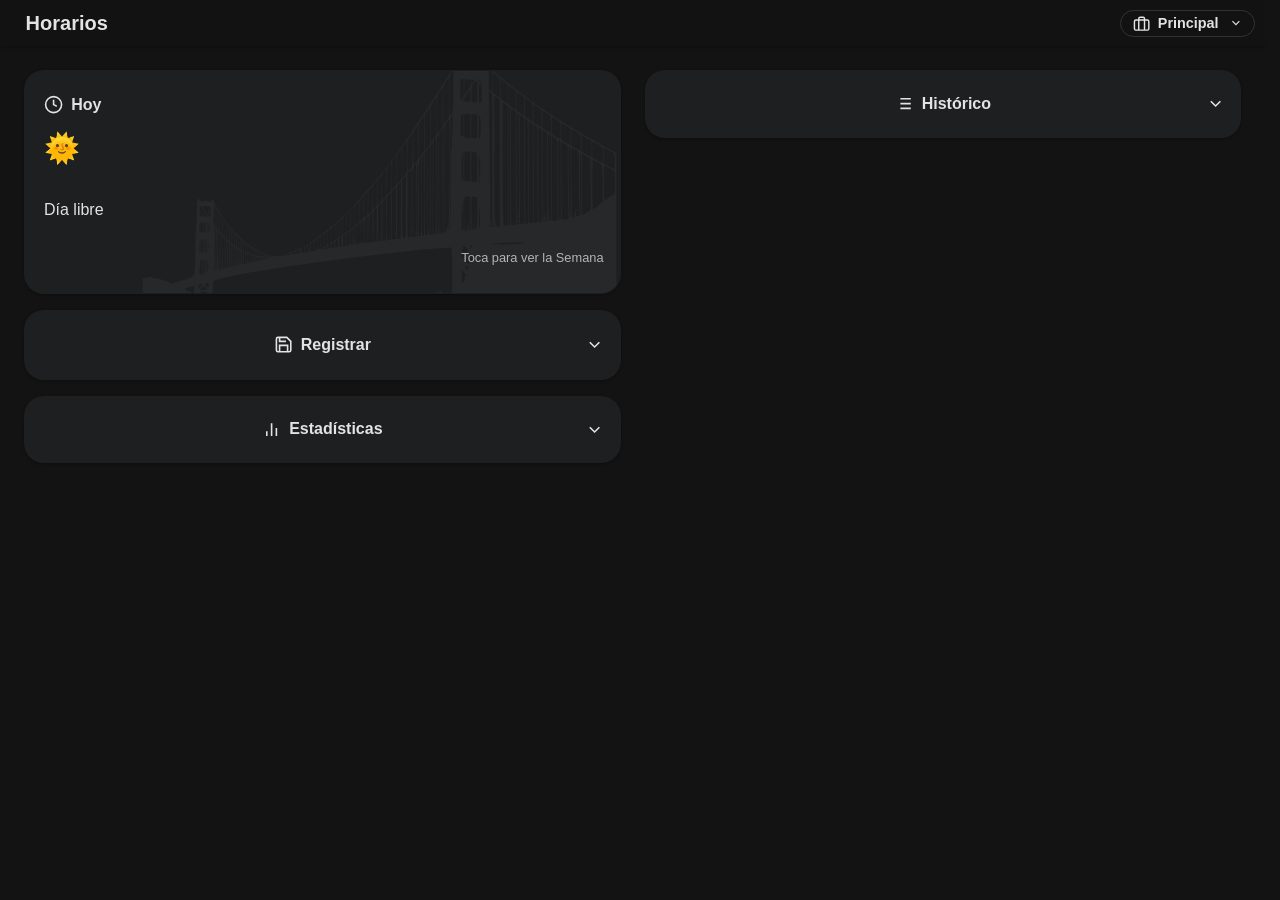
==== Horarios.html @ ac7d23b9 "Update Horarios.html" ====
<!DOCTYPE html>
<html lang="es">

<head>
    <meta charset="UTF-8">
    <meta name="viewport" content="width=device-width, initial-scale=1.0">

    <!-- Políticas de Seguridad -->
    <meta http-equiv="Content-Security-Policy" content="default-src 'self'; 
                 script-src 'self' 'unsafe-inline'; 
                 style-src 'self' 'unsafe-inline'; 
                 img-src 'self' data: https:; 
                 font-src 'self' data:; 
                 connect-src 'self' https://api.github.com; 
                 object-src 'none'; 
                 base-uri 'self'; 
                 form-action 'self'; 
                 upgrade-insecure-requests;">
    <meta name="referrer" content="no-referrer">
    <meta name="mobile-web-app-capable" content="yes">
    <meta name="apple-mobile-web-app-status-bar-style" content="default">
    <link rel="manifest" href="manifest.json">
    <link rel="icon" type="image/svg+xml" href="./icon.svg">
    <title>Horarios</title>
    <style>
        :root {
            /* --- Variables de Color (Tema Claro) --- */
            --bg-body: #ffffff;
            --bg-card: #f0f4f9;
            --bg-header: #ffffff;
            --text-main: #1f1f1f;
            --text-muted: #444746 --text-inv: #ffffff;
            --border: #dde3ea;
            --input-bg: #dde3ea;
            --input-focus: #dde3ea;
            --c-blue: rgba(76, 114, 172, 0.8);
            --c-green: rgba(76, 172, 140, 0.8);
            --c-red: rgba(172, 90, 76, 0.8);
            --c-purple: rgba(129, 76, 172, 0.8);
            --c-gold: rgba(172, 155, 76, 0.8);
            --c-gray-btn: #dde3ea;
            --c-white: #ffffff;
            --hover: #989ca0;
            --shadow: 0 1px 3px rgba(0, 0, 0, 0.1);
            --radius: 20px;
        }

        body.dark-mode {
            /* --- Variables de Color (Tema Oscuro) --- */
            --bg-body: #131314;
            --bg-card: #1e1f20;
            --bg-header: #131314f6;
            --text-main: #e3e3e3;
            --text-muted: #b4b4b4;
            --border: #313333;
            --input-bg: #313333;
            --input-focus: #313333;
            --c-gray-btn: #313333;
            --hover: #696e6d;
            --shadow: 0 1px 3px rgba(0, 0, 0, 0.3);
        }

        body.modal-open {
            overflow: hidden !important;
        }

        * {
            margin: 0;
            padding: 0;
            box-sizing: border-box;
            user-select: none;
            -webkit-tap-highlight-color: transparent;
        }

        html {
            scrollbar-gutter: stable;
        }

        body {
            font-family: -apple-system, BlinkMacSystemFont, 'Segoe UI', Arial, sans-serif;
            background: var(--bg-body);
            color: var(--text-main);
            overflow-anchor: none;
            transition: background 0.3s, color 0.3s;
            overflow-y: auto;
        }

        /* --- Layout & Contenedores --- */
        .container {
            max-width: 1400px;
            margin: 0 auto;
            padding: 0.5rem;
        }

        .header {
            background: var(--bg-header);
            backdrop-filter: blur(10px);
            padding: 0.6rem;
            box-shadow: var(--shadow);
            position: sticky;
            top: 0;
            z-index: 90;
            display: flex;
            justify-content: space-between;
            align-items: center;
        }

        .header h1 {
            font-size: 1.25rem;
            color: var(--text-main);
            display: flex;
            align-items: center;
            gap: 0.5rem;
            flex-shrink: 0;
            margin-right: auto;
            margin-left: 1rem;
        }

        .card,
        .modal-content {
            background: var(--bg-card);
            border-radius: var(--radius);
            padding: 1.5rem 0.5rem;
            margin-bottom: 1rem;
            box-shadow: var(--shadow);
            color: var(--text-main);
        }

        .card h2,
        .modal h3 {
            font-size: 1rem;
            margin-bottom: 1rem;
            display: flex;
            align-items: center;
            gap: 0.5rem;
            color: var(--text-main);
        }

        .modal h3 .version-text {
            margin-left: auto;
        }

        .card h2.no-margin {
            margin-bottom: 0;
        }

        /* --- Scrollbar Reutilizable (Clase Utilitaria) --- */
        .custom-scroll {
            overflow-y: auto;
            overflow-x: hidden;
        }

        .custom-scroll::-webkit-scrollbar,
        .perfil-list-container::-webkit-scrollbar {
            width: 4px;
        }

        .custom-scroll::-webkit-scrollbar-track,
        .perfil-list-container::-webkit-scrollbar-track {
            background: var(--bg-body);
            border-radius: var(--radius);
        }

        .custom-scroll::-webkit-scrollbar-thumb,
        .perfil-list-container::-webkit-scrollbar-thumb {
            background: var(--border);
            border-radius: var(--radius);
        }

        .custom-scroll::-webkit-scrollbar-thumb:hover,
        .perfil-list-container::-webkit-scrollbar-thumb:hover {
            background: var(--text-muted);
        }

        /* --- Iconos --- */
        .icon {
            width: 1.2em;
            height: 1.2em;
            vertical-align: text-bottom;
            fill: currentColor;
            stroke: currentColor;
            stroke-width: 0;
        }

        .icon-line {
            stroke-width: 2;
            fill: none;
        }

        /* --- Formularios --- */
        .form-group {
            margin-bottom: 1rem;

        }

        label {
            display: block;
            font-size: 0.875rem;
            font-weight: 600;
            color: var(--text-muted);
            margin: 0 0 0.25rem 0.5rem;
            transition: opacity 0.3s ease, transform 0.3s ease, color 0.3s ease;
            min-height: 1.2em;
            line-height: 1.2;
            will-change: transform, opacity;
        }

        input,
        select {
            width: 100%;
            padding: 0.75rem;
            border: 1px solid var(--border);
            border-radius: var(--radius);
            font-size: 1rem;
            background: var(--input-bg);
            color: var(--text-main);
            height: 48px;
            transition: border-color 0.2s, transform 0.3s, background 0.3s;
        }

        input:disabled,
        select:disabled {
            background-color: var(--bg-card);
            color: var(--text-muted);
            opacity: 1;
            -webkit-text-fill-color: var(--text-muted);
            /* Corrección para Safari/iOS */
            cursor: not-allowed;
        }

        input:focus,
        select:focus {
            outline: none;
        }

        input.error {
            border-color: var(--c-red);
        }

        .input-error {
            color: var(--c-red);
            font-size: 0.75rem;
            margin-top: 0.25rem;
            display: none;
        }

        .input-with-btn,
        .input-number-group {
            display: flex;
            gap: 0.5rem;
            align-items: center;
        }

        .contenedor-fechas {
            display: block;
            flex-direction: column;
        }

        .input-number-group input {
            text-align: center;
        }

        .contenedor-fechas .form-group {
            flex-grow: 1;
        }

        /* --- Botones --- */
        button {
            width: 100%;
            padding: 0.875rem;
            border: 1px solid transparent;
            border-radius: var(--radius);
            font-weight: 600;
            font-size: 1rem;
            cursor: pointer;
            transition: transform 0.2s, background 0.2s;
            display: flex;
            align-items: center;
            justify-content: center;
            gap: 0.5rem;
            color: var(--text-main);
            background: var(--c-gray-btn);
        }

        button:active {
            transform: scale(1);
        }

        button:disabled {
            background: transparent;
            cursor: not-allowed;
            transform: none;
            color: #6b7280;
        }

        #btn-timer-main {
            border: none;
        }

        #btn-timer-main:disabled {
            display: none;
        }

        /* Variantes de botones */

        .btn-register {
            width: auto;
            padding: 17px;
            margin: -17px;
            background: transparent;
            color: var(--text-main);
        }

        .btn-register .icon {
            animation: llamarAtencion 5s ease-in-out 1.2s 2;
            transform-origin: bottom;
        }

        #btn-toggle-ignorar-tf,
        #btn-toggle-fondo,
        #btn-toggle-gist-backup,
        #btn-toggle-gist-merge {
            justify-content: center;
            padding: 0.875rem 1rem;
            border: 1px solid var(--border);
            color: var(--text-main);
            transition: background 0.2s, color 0.2s, border-color 0.2s;
            flex: 1;
        }

        .icon-btn,
        .time-btn,
        .btn-increment,
        .filter-btn {
            width: auto;
            padding: 0.5rem;
            min-width: 44px;
            height: 44px;
            color: var(--text-main);
            touch-action: manipulation;
        }

        .icon-btn,
        .filter-btn {
            background: transparent;
        }

        .filter-btn.filtro-activo {
            color: var(--c-red);
            border-color: var(--c-red);
        }

        .header-buttons {
            display: flex;
            gap: 0.5rem;
        }

        .btn-group {
            display: flex;
            gap: 0.5rem;
            margin-top: 0.75rem;
            align-items: center;
        }

        .config-actions {
            display: flex;
            flex-direction: column;
            gap: 0.75rem;
        }

        .config-actions>label {
            margin-bottom: -0.5rem;
        }

        /* --- Stats & Progreso --- */
        /* Fondo abstracto stats-card */
        .stats-card {
            position: relative;
            overflow: hidden;
        }

        .stats-card-bg {
            position: absolute;
            inset: 0;
            pointer-events: none;
            z-index: 0;
            transition: opacity 0.6s ease;
        }

        .stats-card-bg svg {
            width: 100%;
            height: 100%;
        }

        .stats-card-content {
            position: relative;
            z-index: 1;
        }

        .stats-card {
            cursor: pointer;
            border: 1px solid transparent;
            border-left: 4px solid transparent;
            transition: transform 0.15s ease-out, opacity 0.15s ease-out, box-shadow 0.3s, border-color 0.3s;
            min-height: 14rem;
        }

        #stats-card.timer-running {
            border-left-color: var(--c-red) !important;
        }

        .stats-number {
            font-size: 1.8rem;
            font-weight: bold;
            margin: 0.5rem 0;
        }

        /* Animación de contenido interno de stats-card */
        .stats-card-content {
            transition: opacity 0.3s ease, transform 0.3s ease;
        }

        .stats-card-content.fade-out {
            opacity: 0;
            transform: translateY(-10px);
        }

        /* Estados del borde lateral */
        .stats-card.border-blue {
            border-left-color: var(--c-blue) !important;
        }

        .stats-card.border-green {
            border-left-color: var(--c-green) !important;
        }

        .stats-card.border-red {
            border-left-color: var(--c-red) !important;
        }

        .stats-card.border-purple {
            border-left-color: var(--c-purple) !important;
        }

        .stats-card.border-transparent {
            border-left-color: transparent !important;
        }

        .progress-bar {
            width: 100%;
            height: 4px;
            background: transparent;
            border-radius: var(--radius);
            overflow: hidden;
            margin: 1rem 0;
        }

        .progress-fill {
            height: 100%;
            background: var(--bg-card);
            transition: width 0.5s;
            position: relative;
            overflow: hidden;
        }

        .progress-fill.blue {
            background: var(--c-blue) !important;
        }

        .progress-fill.green {
            background: var(--c-green) !important;
        }

        .progress-fill.red {
            background: var(--c-red) !important;
        }

        .progress-fill.purple {
            background: var(--c-purple) !important;
        }

        .progress-fill.gold {
            background: var(--c-gold) !important;
        }

        .progress-fill.shimmer::after {
            content: '';
            position: absolute;
            top: 0;
            left: -60%;
            width: 50%;
            height: 100%;
            background: linear-gradient(90deg, transparent, rgba(255, 255, 255, 0.35), transparent);
            animation: shimmer 5s ease-in-out infinite;
        }

        @keyframes shimmer {
            0% {
                left: -80%;
            }

            20% {
                left: 130%;
            }

            100% {
                left: 130%;
            }
        }

        /* --- Lista de Registros --- */
        .registro-item {
            border: 1px solid var(--border);
            border-radius: var(--radius);
            padding: 1rem;
            margin-bottom: 0.5rem;
            display: flex;
            justify-content: space-between;
            align-items: start;
            cursor: pointer;
            background: var(--input-bg);
            content-visibility: auto;
            contain-intrinsic-size: 85px;
        }

        .registro-item.hoy::before {
            content: "HOY";
            position: absolute;
            bottom: 8px;
            right: 8px;
            border: 2px solid var(--text-main);
            color: var(--text-main);
            font-size: 0.75rem;
            font-weight: 700;
            padding: 0.1rem 1rem 0.1rem 1rem;
            border-radius: var(--radius);
            letter-spacing: 0.5px;
        }

        .registro-info {
            flex: 1;
        }

        .registro-fecha {
            font-weight: 600;
            margin-bottom: 0.25rem;
            color: var(--text-main);
        }

        .registro-horas {
            font-size: 0.875rem;
            color: var(--text-muted);
        }

        .registro-total {
            font-size: 0.75rem;
            font-weight: 600;
            margin-top: 0.25rem;
            color: var(--c-white);
            display: inline-block;
            border-radius: var(--radius);
            padding: .1rem 1rem .1rem 1rem;
        }

        .registro-total.green-text {
            background: var(--c-green);
        }

        .registro-total.red-text {
            background: var(--c-red);
        }

        .registro-total.purple-text {
            background: var(--c-purple);
        }

        .registro-total.yellow-text {
            background: var(--c-gold);
        }

        .registro-total.blue-text {
            background: var(--c-blue);
        }

        /* --- Modal & Utilidades --- */
        .modal {
            display: flex;
            visibility: hidden;
            opacity: 0;
            pointer-events: none;
            position: fixed;
            top: 0;
            left: 0;
            right: 0;
            bottom: 0;
            background: rgba(0, 0, 0, 0.5);
            z-index: 100;
            align-items: center;
            justify-content: center;
            padding: 0.25rem;
            backdrop-filter: blur(10px);
            transition: opacity 0.3s, visibility 0.3s;
        }

        .modal.show {
            visibility: visible;
            opacity: 1;
            pointer-events: auto;
        }

        .modal-content {
            transform: translateY(24px) scale(0.96);
            transition: transform 0.35s cubic-bezier(0.34, 1.56, 0.64, 1), opacity 0.25s ease;
            opacity: 0;
            max-width: 450px;
            width: 100%;
        }

        .modal.show .modal-content {
            transform: translateY(0) scale(1);
            opacity: 1;
        }

        /* Modal config scrollable con header y footer sticky */
        #modal-config .modal-content {
            display: flex;
            flex-direction: column;
            max-height: 90vh;
            overflow: hidden;
        }

        #modal-config .modal-config-header {
            flex-shrink: 0;
            position: sticky;
            top: 0;
            background: var(--bg-card);
            z-index: 2;
            padding-bottom: 0.5rem;
            border-bottom: 1px solid var(--border);
            margin-bottom: 0.5rem;
        }

        #modal-config .modal-config-body {
            flex: 1;
            overflow-y: auto;
            padding-right: 0.25rem;
        }

        #modal-config .modal-config-footer {
            flex-shrink: 0;
            position: sticky;
            bottom: 0;
            background: var(--bg-card);
            z-index: 2;
            border-top: 1px solid var(--border);
            margin-top: 0.5rem;
        }

        .modal-title-block {
            display: flex;
            align-items: center;
            gap: 0.5rem;
        }

        .toast {
            position: fixed;
            top: 5rem;
            right: 2rem;
            background: #1f2937;
            color: white;
            padding: 1rem 1.5rem;
            border-radius: var(--radius);
            box-shadow: 0 4px 6px rgba(0, 0, 0, 0.3);
            opacity: 0;
            transform: translateX(100px);
            transition: opacity 0.3s, transform 0.3s;
            z-index: 1000;
            display: flex;
            align-items: center;
            gap: 0.75rem;
            white-space: pre-line;
            pointer-events: none;
            backdrop-filter: blur(3px);
        }

        .toast.show {
            opacity: 1;
            transform: translateY(0);
            pointer-events: auto;
        }

        .toast.success {
            background: var(--c-green);
        }

        .toast.info {
            background: var(--c-blue);
        }

        .toast.error,
        .toast.warning {
            background: var(--c-red);
        }

        /* --- Animaciones y Textos --- */
        @keyframes slideDownFade {
            from {
                opacity: 0;
                transform: translateY(-20px);
            }

            to {
                opacity: 1;
                transform: translateY(0);
            }
        }

        @keyframes llamarAtencion {
            0% {
                transform: scale(1, 1);
            }

            5% {
                transform: scale(1.25, 0.75);
            }

            /* Se aplasta */
            10% {
                transform: scale(0.75, 1.25);
            }

            /* Se estira */
            15% {
                transform: scale(1.15, 0.85);
            }

            /* Rebote suave */
            20% {
                transform: scale(1, 1);
            }

            /* Normal */

            100% {
                transform: scale(1, 1);
            }
        }

        @keyframes fade-blur {
            from {
                opacity: 0;
                filter: blur(5px);
                background-color: var(--c-green)
            }

            to {
                opacity: 1;
                filter: blur(0);
            }
        }

        @keyframes pulse {
            0% {
                box-shadow: 0 0 0 0 rgba(192, 93, 118, 0.4);
            }

            70% {
                box-shadow: 0 0 0 10px rgba(192, 93, 118, 0);
            }

            100% {
                box-shadow: 0 0 0 0 rgba(192, 93, 118, 0);
            }
        }

        .animated-card {
            animation: slideDownFade 0.5s cubic-bezier(0.25, 0.46, 0.45, 0.94) backwards;
        }

        .toggle-hint,
        .config-hint-text,
        .version-text {
            font-size: 0.8rem;
            color: var(--text-muted);
            text-align: right;
            display: block;
            margin-top: 0.25rem;
        }

        .empty-state {
            text-align: center;
            padding: 3rem 1rem;
            color: var(--text-muted);
        }

        /* --- Estadísticas Grid --- */
        .stats-grid {
            display: grid;
            grid-template-columns: 1fr 1fr;
            gap: 1rem;
            margin-top: 1rem;
        }

        /* --- Colapso de formulario --- */
        .form-collapsible {
            max-height: 0;
            overflow: hidden;
            transition: max-height 0.3s ease-out, opacity 0.3s ease-out;
            opacity: 0;
        }

        .form-collapsible.expanded {
            max-height: 700px;
            opacity: 1;
        }

        /* Animación al crear y eliminar registro */
        .nuevo-registro-animacion {
            animation: fade-blur 0.5s ease-out forwards;
            transform-origin: center;
            z-index: 10;
            position: relative;
        }

        /* Animación del boton tiempo fuera*/

        .timer-btn.running {
            color: var(--c-red);
            border-color: var(--c-red);
            animation: pulse 2s infinite;
        }

        /* Estilos para cabeceras colapsables */
        .card-header-clickable {
            cursor: pointer;
            display: flex;
            justify-content: center;
            align-items: center;
            width: 100%;
            position: relative;
            transition: transform 0.3s;
        }

        .chevron {
            transition: transform 0.3s ease;
            position: absolute;
            right: 0;
        }

        .chevron.rotated {
            transform: rotate(180deg);
        }

        /* Estilos para meses colapsables */
        .registro-mes-container {
            margin: 0;
            scroll-margin-top: 5rem;
        }

        .registro-mes-header {
            margin: 1rem 0rem;
            color: var(--text-muted);
            font-size: 18px;
            transition: color 0.2s;
            cursor: pointer;
            display: flex;
            align-items: center;
            gap: 0.5rem;
        }

        .registro-mes-header:hover {
            color: var(--text-main);
        }

        .registro-mes-detalle {
            overflow: hidden;
            max-height: 0;
            opacity: 0;
            transition: max-height 0.3s ease-out, opacity 0.3s ease-out;
        }

        .registro-mes-detalle.expanded {
            max-height: 3500px;
            opacity: 1;
        }

        .chevron-mes {
            width: 1em;
            height: 1em;
            fill: none;
            stroke: currentColor;
            stroke-width: 2;
            flex-shrink: 0;
            transition: transform 0.3s ease;
        }

        /* Botón de perfil en el Header */
        .header-profile-btn {
            background: transparent;
            border: 1px solid var(--border);
            border-radius: var(--radius);
            padding: 0.25rem 0.75rem;
            color: var(--text-main);
            font-size: 0.9rem;
            font-weight: 600;
            display: flex;
            align-items: center;
            gap: 0.5rem;
            cursor: pointer;
            transition: border-color 0.2s;
            width: auto;
            max-width: 160px;
        }



        .header-profile-btn span {
            white-space: nowrap;
            overflow: hidden;
            text-overflow: ellipsis;
            display: block;
        }

        /* Lista de perfiles en el modal */
        .perfil-list-container {
            display: flex;
            flex-direction: column;
            gap: 0.5rem;
            max-height: 300px;
            overflow-y: auto;
            overflow-x: hidden;
            padding: 5px;
        }

        .btn-perfil-select {
            background: var(--input-bg);
            border: 1px solid var(--border);
            color: var(--text-main);
            padding: 1rem;
            text-align: left;
            border-radius: var(--radius);
            display: flex;
            justify-content: space-between;
            align-items: center;
            gap: 0.5rem;
            transition: border-color 0.2s, background 0.2s;
        }

        .btn-perfil-select.activo {
            border-color: var(--c-green);
            background: rgba(96, 172, 148, 0.1);
            font-weight: bold;
        }

        .btn-perfil-info {
            flex: 1;
            display: flex;
            flex-direction: column;
            gap: 0.25rem;
            pointer-events: none;
        }

        .btn-perfil-nombre {
            font-size: 1rem;
            font-weight: 600;
        }

        .btn-perfil-badge {
            font-size: 0.8rem;
            color: var(--text-muted);
        }

        .btn-perfil-edit {
            background: transparent;
            border: 1px solid var(--border);
            color: var(--text-muted);
            padding: 0.5rem;
            min-width: 40px;
            width: 40px;
            height: 40px;
            border-radius: var(--radius);
            display: flex;
            align-items: center;
            justify-content: center;
            flex-shrink: 0;
            transition: border-color 0.2s;
        }

        .btn-perfil-edit .icon {
            width: 1em;
            height: 1em;
            font-size: 18px;
        }

        /* Transición suave entre modos */
        #modo-normal,
        #modo-lote {
            transition: opacity 0.3s ease, transform 0.3s ease;
        }

        /* Transición suave entre meses en estadísticas */
        #form-stats {
            transition: max-height 0.3s ease-out, opacity 0.3s ease-out, transform 0.3s ease;
        }

        #modo-normal.fade-out,
        #modo-lote.fade-out,
        #form-stats.fade-out {
            opacity: 0;
            transform: translateY(-10px);
        }

        .separador-semana {
            height: 0;
            background: transparent;
            margin: 1.5rem auto;
            border: none;
            width: 100%;
        }

        /* --- Selector de Días Semanales --- */
        .week-selector {
            display: flex;
            justify-content: space-between;
            gap: 1px;
            margin-bottom: 0.5rem;
            flex-wrap: wrap;
        }

        .day-checkbox {
            position: relative;
            cursor: pointer;
            flex: 1 1 0;
            min-width: 0;
        }

        .day-checkbox input {
            position: absolute;
            opacity: 0;
            cursor: pointer;
            height: 0;
            width: 0;
        }

        .day-checkbox span {
            display: flex;
            align-items: center;
            justify-content: center;
            width: 100%;
            height: 38px;
            border: 1px solid var(--border);
            border-radius: var(--radius);
            font-size: 0.85rem;
            font-weight: 600;
            color: var(--text-muted);
            transition: background 0.2s, color 0.2s, border-color 0.2s, transform 0.2s;
        }

        .day-checkbox input:checked~span {
            background: rgba(96, 172, 148, 0.1);
            color: var(--c-green);
            border: 1px solid var(--c-green);
            font-weight: bold;
            transform: scale(1.1);
        }

        /* Estado colapsado de botones histórico */
        #botones-historico {
            max-height: 0;
            overflow: hidden;
            opacity: 0;
            transition: max-height 0.3s ease-out, opacity 0.3s ease-out, padding 0.3s ease-out, margin 0.3s ease-out;
            padding-top: 0;
            margin-bottom: 0;
        }

        #botones-historico.expanded {
            max-height: 100px;
            opacity: 1;
            padding-top: 0.5rem;
            margin-bottom: 0.5rem;
        }

        /* Histórico necesita más altura que las otras tarjetas */
        #contenido-historico.expanded {
            max-height: 5000px;
        }

        /* Animación de feedback en inputs de registro */
        .input-agregado-animacion {
            animation: fade-blur 0.5s ease-out forwards;
        }

        #btn-toggle-periodo {
            width: 100px;
            height: 48px;
            padding: 0.25rem 0;
            font-size: 0.8rem;
            gap: 0.25rem;
            flex-shrink: 0;
            justify-content: center;
        }

        .stat-value {
            color: var(--text-muted)
        }

        /* moviles */
        @media (min-width: 500px) {
            .header-profile-btn {
                max-width: 300px;
            }
        }

        /* --- Hovers de botones --- */
        @media (hover: hover) and (pointer: fine) {

            .icon-btn:hover:not(:disabled),
            .time-btn:hover:not(:disabled),
            .btn-increment:hover:not(:disabled),
            .filter-btn:hover:not(:disabled),
            .btn-delete:hover:not(:disabled),
            .btn-cancel:hover:not(:disabled),
            .btn-export:hover:not(:disabled),
            .btn-backup:hover:not(:disabled),
            .btn-edit:hover:not(:disabled),
            #btn-toggle-fondo:hover:not(:disabled),
            #btn-toggle-gist-backup:hover:not(:disabled),
            #btn-toggle-gist-merge:hover:not(:disabled),
            #btn-toggle-ignorar-tf:hover:not(:disabled),
            .registro-item:hover,
            .header-profile-btn:hover,
            .btn-perfil-select:hover,
            .day-checkbox:hover span,
            .btn-perfil-edit:hover {
                border: 1px solid var(--hover);
            }
        }

        @media (min-width: 1024px) {
            .container {
                display: grid;
                grid-template-columns: minmax(350px, 1fr) minmax(400px, 1fr);
                gap: 1.5rem;
                align-items: start;
                padding: 1.5rem;
            }

            .left-column {
                display: flex;
                flex-direction: column;
            }

            .right-column {
                position: sticky;
                top: 4.5rem;
            }

            #lista-registros {
                max-height: 1100px;
                overflow-y: auto;
                padding-right: 0.5rem;
                scrollbar-gutter: stable;
            }

            .card,
            .modal-content {
                padding: 1.5rem 1rem 1.5rem 1rem;
            }

            .week-selector {
                gap: 5px;
            }
        }
    </style>
</head>

<body>
    <script>
        (function () { //Evitar parpadeo al actualizar, (modo oscuro)
            try {
                var stored = localStorage.getItem('temaOscuro');
                if (stored === 'true' || stored === null) {
                    document.body.classList.add('dark-mode');
                }
            } catch (e) { }
        })();
    </script>
    <svg style="display: none;">
        <symbol id="icon-moon" viewBox="0 0 24 24">
            <path d="M21 12.79A9 9 0 1 1 11.21 3 7 7 0 0 0 21 12.79z" class="icon-line" stroke-width="2"
                stroke="currentColor" fill="none"></path>
        </symbol>
        <symbol id="icon-sun" viewBox="0 0 24 24">
            <g class="icon-line" stroke-width="2" stroke="currentColor">
                <circle cx="12" cy="12" r="5"></circle>
                <line x1="12" y1="1" x2="12" y2="3"></line>
                <line x1="12" y1="21" x2="12" y2="23"></line>
                <line x1="4.22" y1="4.22" x2="5.64" y2="5.64"></line>
                <line x1="18.36" y1="18.36" x2="19.78" y2="19.78"></line>
                <line x1="1" y1="12" x2="3" y2="12"></line>
                <line x1="21" y1="12" x2="23" y2="12"></line>
                <line x1="4.22" y1="19.78" x2="5.64" y2="18.36"></line>
                <line x1="18.36" y1="5.64" x2="19.78" y2="4.22"></line>
            </g>
        </symbol>
        <symbol id="icon-combine" viewBox="0 0 24 24" fill="none" stroke="currentColor" stroke-width="2"
            stroke-linecap="round" stroke-linejoin="round">
            <path d="M4 6h4l4 6h8" class="icon-line"></path>
            <path d="M4 18h4l4-6" class="icon-line"></path>
        </symbol>
        <symbol id="icon-replace-swap" viewBox="0 0 24 24" fill="none" stroke="currentColor" stroke-width="2"
            stroke-linecap="round" stroke-linejoin="round">
            <polyline points="17 4 21 8 17 12"></polyline>
            <line x1="3" y1="8" x2="21" y2="8"></line>
            <polyline points="7 20 3 16 7 12"></polyline>
            <line x1="21" y1="16" x2="3" y2="16"></line>
        </symbol>
        <symbol id="icon-settings" viewBox="0 0 24 24" fill="none" stroke="currentColor" stroke-width="2"
            stroke-linecap="round" stroke-linejoin="round">
            <path
                d="M14.7 6.3a1 1 0 0 0 0 1.4l1.6 1.6a1 1 0 0 0 1.4 0l3.77-3.77a6 6 0 0 1-7.94 7.94l-6.91 6.91a2.12 2.12 0 0 1-3-3l6.91-6.91a6 6 0 0 1 7.94-7.94l-3.76 3.76z">
            </path>
        </symbol>
        <symbol id="icon-clock" viewBox="0 0 24 24">
            <circle cx="12" cy="12" r="10" class="icon-line" stroke="currentColor"></circle>
            <polyline points="12 6 12 12 16 14" class="icon-line" stroke="currentColor"></polyline>
        </symbol>
        <symbol id="icon-trash" viewBox="0 0 24 24">
            <polyline points="3 6 5 6 21 6" class="icon-line" stroke="currentColor"></polyline>
            <path d="M19 6v14a2 2 0 0 1-2 2H7a2 2 0 0 1-2-2V6m3 0V4a2 2 0 0 1 2-2h4a2 2 0 0 1 2 2v2" class="icon-line"
                stroke="currentColor"></path>
        </symbol>
        <symbol id="icon-save" viewBox="0 0 24 24">
            <path d="M19 21H5a2 2 0 0 1-2-2V5a2 2 0 0 1 2-2h11l5 5v11a2 2 0 0 1-2 2z" class="icon-line"
                stroke="currentColor"></path>
            <polyline points="17 21 17 13 7 13 7 21" class="icon-line" stroke="currentColor"></polyline>
            <polyline points="7 3 7 8 15 8" class="icon-line" stroke="currentColor"></polyline>
        </symbol>
        <symbol id="icon-broom" viewBox="0 0 24 24">
            <path class="icon-line"
                d="M3 6h18M19 6v14a2 2 0 01-2 2H7a2 2 0 01-2-2V6h14zM8 11v6M12 11v6M16 11v6M10 3L9 6h6l-1-3" />
        </symbol>
        <symbol id="icon-download" viewBox="0 0 24 24">
            <path d="M21 15v4a2 2 0 0 1-2 2H5a2 2 0 0 1-2-2v-4" class="icon-line" stroke="currentColor"></path>
            <polyline points="7 10 12 15 17 10" class="icon-line" stroke="currentColor"></polyline>
            <line x1="12" y1="15" x2="12" y2="3" class="icon-line" stroke="currentColor"></line>
        </symbol>
        <symbol id="icon-upload" viewBox="0 0 24 24">
            <path d="M21 15v4a2 2 0 0 1-2 2H5a2 2 0 0 1-2-2v-4" class="icon-line" stroke="currentColor"></path>
            <polyline points="17 8 12 3 7 8" class="icon-line" stroke="currentColor"></polyline>
            <line x1="12" y1="3" x2="12" y2="15" class="icon-line" stroke="currentColor"></line>
        </symbol>
        <symbol id="icon-edit" viewBox="0 0 24 24">
            <path d="M11 4H4a2 2 0 0 0-2 2v14a2 2 0 0 0 2 2h14a2 2 0 0 0 2-2v-7" class="icon-line"
                stroke="currentColor"></path>
            <path d="M18.5 2.5a2.121 2.121 0 0 1 3 3L12 15l-4 1 1-4 9.5-9.5z" class="icon-line" stroke="currentColor">
            </path>
        </symbol>
        <symbol id="icon-list" viewBox="0 0 24 24">
            <line x1="8" y1="6" x2="21" y2="6" class="icon-line" stroke="currentColor"></line>
            <line x1="8" y1="12" x2="21" y2="12" class="icon-line" stroke="currentColor"></line>
            <line x1="8" y1="18" x2="21" y2="18" class="icon-line" stroke="currentColor"></line>
            <line x1="3" y1="6" x2="3.01" y2="6" class="icon-line" stroke="currentColor"></line>
            <line x1="3" y1="12" x2="3.01" y2="12" class="icon-line" stroke="currentColor"></line>
            <line x1="3" y1="18" x2="3.01" y2="18" class="icon-line" stroke="currentColor"></line>
        </symbol>
        <symbol id="icon-cancelar" viewBox="0 0 24 24">
            <line x1="18" y1="6" x2="6" y2="18" class="icon-line" stroke="currentColor"></line>
            <line x1="6" y1="6" x2="18" y2="18" class="icon-line" stroke="currentColor"></line>
        </symbol>
        <symbol id="icon-undo" viewBox="0 0 24 24">
            <path d="M3 7v6h6" class="icon-line" stroke="currentColor"></path>
            <path d="M21 17a9 9 0 00-9-9 9 9 0 00-6 2.3L3 13" class="icon-line" stroke="currentColor"></path>
        </symbol>
        <symbol id="icon-redo" viewBox="0 0 24 24">
            <path d="M21 7v6h-6" class="icon-line" stroke="currentColor"></path>
            <path d="M3 17a9 9 0 019-9 9 9 0 016 2.3L21 13" class="icon-line" stroke="currentColor"></path>
        </symbol>
        <symbol id="icon-calendar-simple" viewBox="0 0 24 24">
            <rect x="3" y="4" width="18" height="18" rx="2" ry="2" class="icon-line" stroke="currentColor"></rect>
            <line x1="16" y1="2" x2="16" y2="6" class="icon-line" stroke="currentColor"></line>
            <line x1="8" y1="2" x2="8" y2="6" class="icon-line" stroke="currentColor"></line>
            <line x1="3" y1="10" x2="21" y2="10" class="icon-line" stroke="currentColor"></line>
        </symbol>
        <symbol id="icon-filter" viewBox="0 0 24 24">
            <polygon points="22 3 2 3 10 12.46 10 19 14 21 14 12.46 22 3" class="icon-line" stroke="currentColor">
            </polygon>
        </symbol>
        <symbol id="icon-help" viewBox="0 0 24 24">
            <circle cx="12" cy="12" r="10" class="icon-line" stroke="currentColor"></circle>
            <path d="M9.09 9a3 3 0 0 1 5.83 1c0 2-3 3-3 3" class="icon-line" stroke="currentColor"></path>
            <line x1="12" y1="17" x2="12.01" y2="17" class="icon-line" stroke-width="3" stroke="currentColor"></line>
        </symbol>
        <symbol id="icon-install" viewBox="0 0 24 24">
            <rect x="3" y="11" width="18" height="11" rx="2" ry="2" class="icon-line" stroke="currentColor"></rect>
            <path d="M7 11V7a5 5 0 0 1 10 0v4" class="icon-line" stroke="currentColor"></path>
            <line x1="12" y1="16" x2="12" y2="16.01" class="icon-line" stroke-width="3" stroke="currentColor"></line>
        </symbol>
        <symbol id="icon-landscape" viewBox="0 0 24 24" fill="none" stroke="currentColor" stroke-width="2"
            stroke-linecap="round" stroke-linejoin="round">
            <circle cx="17" cy="6" r="2" />
            <polyline points="1,20 7,10 11,15" />
            <polyline points="9,20 14,9 19,20" />
            <line x1="1" y1="20" x2="23" y2="20" />
        </symbol>
        <symbol id="icon-stats" viewBox="0 0 24 24">
            <line x1="18" y1="20" x2="18" y2="10" class="icon-line" stroke="currentColor"></line>
            <line x1="12" y1="20" x2="12" y2="4" class="icon-line" stroke="currentColor"></line>
            <line x1="6" y1="20" x2="6" y2="14" class="icon-line" stroke="currentColor"></line>
        </symbol>
        <symbol id="icon-plus" viewBox="0 0 24 24">
            <line x1="12" y1="5" x2="12" y2="19" class="icon-line" stroke="currentColor"></line>
            <line x1="5" y1="12" x2="19" y2="12" class="icon-line" stroke="currentColor"></line>
        </symbol>
        <symbol id="icon-chevron-down" viewBox="0 0 24 24">
            <polyline points="6 9 12 15 18 9" class="icon-line" stroke="currentColor" stroke-width="2" fill="none">
            </polyline>
        </symbol>
        <symbol id="icon-lock" viewBox="0 0 24 24">
            <rect x="3" y="11" width="18" height="11" rx="2" ry="2" class="icon-line" stroke="currentColor"></rect>
            <path d="M7 11V7a5 5 0 0 1 10 0v4" class="icon-line" stroke="currentColor"></path>
        </symbol>
        <symbol id="icon-lock-open" viewBox="0 0 24 24">
            <rect x="3" y="11" width="18" height="11" rx="2" ry="2" class="icon-line" stroke="currentColor"></rect>
            <path d="M7 11V7a5 5 0 0 1 9.9-1" class="icon-line" stroke="currentColor"></path>
        </symbol>
        <symbol id="icon-briefcase" viewBox="0 0 24 24">
            <rect x="2" y="7" width="20" height="14" rx="2" ry="2" class="icon-line" stroke="currentColor"></rect>
            <path d="M16 21V5a2 2 0 0 0-2-2h-4a2 2 0 0 0-2 2v16" class="icon-line" stroke="currentColor"></path>
        </symbol>
        <symbol id="icon-logo-bolt" viewBox="0 0 24 24">
            <path d="M13 2L3 14h9l-1 8 10-12h-9l1-8z" class="icon-line" stroke="currentColor" stroke-width="2"
                stroke-linejoin="round" fill="none"></path>
        </symbol>
        <symbol id="icon-gift" viewBox="0 0 24 24" fill="none" stroke="currentColor" stroke-width="2"
            stroke-linecap="round" stroke-linejoin="round">
            <polyline points="20 12 20 22 4 22 4 12"></polyline>
            <rect x="2" y="7" width="20" height="5"></rect>
            <line x1="12" y1="22" x2="12" y2="7"></line>
            <path d="M12 7H7.5a2.5 2.5 0 0 1 0-5C11 2 12 7 12 7z"></path>
            <path d="M12 7h4.5a2.5 2.5 0 0 0 0-5C13 2 12 7 12 7z"></path>
        </symbol>
        <symbol id="icon-cloud" viewBox="0 0 24 24" fill="none" stroke="currentColor" stroke-width="2"
            stroke-linecap="round" stroke-linejoin="round">
            <path d="M18 10h-1.26A8 8 0 1 0 9 20h9a5 5 0 0 0 0-10z" />
        </symbol>
        <symbol id="icon-cloud-upload" viewBox="0 0 24 24" fill="none" stroke="currentColor" stroke-width="2"
            stroke-linecap="round" stroke-linejoin="round">
            <path
                d="M12 2C9.5 2 7.3 3.4 6.2 5.5C4.9 5.2 3 6.3 3 8.5C3 10.4 4.6 12 6.5 12H17.5C19.4 12 21 10.4 21 8.5C21 6.5 19.3 5 17.5 5C17.1 3.3 15.7 2 14 2" />
            <polyline points="16 16 12 12 8 16" />
            <line x1="12" y1="12" x2="12" y2="21" />
        </symbol>
        <symbol id="icon-cloud-download" viewBox="0 0 24 24" fill="none" stroke="currentColor" stroke-width="2"
            stroke-linecap="round" stroke-linejoin="round">
            <path
                d="M12 2C9.5 2 7.3 3.4 6.2 5.5C4.9 5.2 3 6.3 3 8.5C3 10.4 4.6 12 6.5 12H17.5C19.4 12 21 10.4 21 8.5C21 6.5 19.3 5 17.5 5C17.1 3.3 15.7 2 14 2" />
            <polyline points="8 17 12 21 16 17" />
            <line x1="12" y1="12" x2="12" y2="21" />
        </symbol>
        <symbol id="icon-exit" viewBox="0 0 24 24" fill="none" stroke="currentColor" stroke-width="2"
            stroke-linecap="round" stroke-linejoin="round">
            <path d="M9 21H5a2 2 0 0 1-2-2V5a2 2 0 0 1 2-2h4"></path>
            <polyline points="16 17 21 12 16 7"></polyline>
            <line x1="21" y1="12" x2="9" y2="12"></line>
        </symbol>
    </svg>
    <div class="header">
        <h1>Horarios</h1>
        <div style="display: flex; align-items: center; gap: 0.5rem;">
            <button class="icon-btn" id="btn-install" style="display: none;" onclick="PWAInstaller.instalarApp()"
                title="Instalar aplicación">
                <svg class="icon">
                    <use href="#icon-install" />
                </svg>
            </button>
            <button class="header-profile-btn" onclick="UILogic.abrirSelectorPerfiles()">
                <svg class="icon">
                    <use href="#icon-briefcase" />
                </svg>
                <span id="nombre-perfil-header">Cargando...</span>
                <svg class="icon" style="font-size: 0.8em; margin-left: 2px;">
                    <use href="#icon-chevron-down" />
                </svg>
            </button>
        </div>
    </div>

    <div id="toast" class="toast"></div>

    <div class="container">

        <div class="left-column">
            <div class="card stats-card animated-card" id="stats-card" onclick="UILogic.alternarVista()"
                style="animation-delay: 0s;">
                <div class="stats-card-bg" id="stats-card-bg" aria-hidden="true"></div>
                <div class="stats-card-content" id="stats-card-content">
                    <h2 id="stats-titulo">Hoy</h2>
                    <div class="stats-number" id="stats-semana">
                        <div>0 horas 0 minutos</div>
                    </div>
                    <div class="progress-bar">
                        <div class="progress-fill" id="progress-bar" style="width: 0%"></div>
                    </div>
                    <div id="stats-mensaje">Faltan 0 horas 0 minutos</div>
                    <div id="stats-buffer" style="font-size: 0.85rem; margin-top: 0.5rem; min-height: 1.2rem;"></div>
                    <span class="toggle-hint" id="toggle-hint">Toca para ver la Semana</span>
                </div>
            </div>
            <div class="card animated-card" style="animation-delay: 0.1s;">
                <h2 class="no-margin"
                    style="display: flex; justify-content: center; align-items: center; position: relative;">
                    <button class="filter-btn timer-btn" id="btn-timer-main" onclick="UILogic.toggleTimerBreakMain()"
                        style="padding: 0.5rem; position: absolute; left: 0px">
                        <svg class="icon">
                            <use href="#icon-exit" />
                        </svg>
                    </button>
                    <button onclick="UILogic.ejecutarAccionRegistro()" id="btn-agregar" class="btn-register">
                        <svg class="icon">
                            <use href="#icon-save" />
                        </svg> <span id="btn-registrar-texto">Registrar</span>
                    </button>
                    <svg class="icon chevron" id="icon-indicator-form" onclick="UILogic.toggleFormulario()"
                        style="position: absolute; right: 0; cursor: pointer;">
                        <use href="#icon-chevron-down" />
                    </svg>
                </h2>
                <div class="form-collapsible" id="form-registro">

                    <!-- MODO NORMAL -->
                    <div id="modo-normal" style="display: block;">
                        <div class="form-group" style="padding-top: 1rem;">
                            <label>Fecha</label>
                            <div class="input-with-btn">
                                <input type="date" id="fecha" />
                                <button class="time-btn" onclick="UILogic.toggleModoLote()"
                                    title="Ir al modo lote/especial" style="flex-shrink: 0;">
                                    <svg class="icon">
                                        <use href="#icon-calendar-simple" />
                                    </svg>
                                </button>
                            </div>
                            <span class="input-error" id="error-fecha">Fecha inválida</span>
                        </div>
                        <div class="form-group">
                            <label>Entrada</label>
                            <div class="input-with-btn">
                                <input type="text" id="entrada" inputmode="numeric" placeholder="Hora" maxlength="5" />
                                <button class="time-btn" onclick="UILogic.pegarHoraActual('entrada')">
                                    <svg class="icon">
                                        <use href="#icon-clock" />
                                    </svg>
                                </button>
                            </div>
                            <span class="input-error" id="error-entrada">Formato inválido (HH:MM)</span>
                        </div>
                        <div class="form-group">
                            <label>Salida</label>
                            <div class="input-with-btn">
                                <input type="text" id="salida" inputmode="numeric" placeholder="hora" maxlength="5" />
                                <button class="time-btn" onclick="UILogic.pegarHoraActual('salida')">
                                    <svg class="icon">
                                        <use href="#icon-clock" />
                                    </svg>
                                </button>
                            </div>
                            <span class="input-error" id="error-salida">Formato inválido (HH:MM)</span>
                        </div>
                    </div>

                    <!-- MODO LOTE -->
                    <div id="modo-lote" class="fade-out" style="display: none;">
                        <div class="form-group" style="padding-top: 1rem;">
                            <label>Tipo de registro</label>
                            <div class="input-with-btn">
                                <select id="lote-tipo" onchange="UILogic.actualizarBotonLote()">
                                    <option value="feriado">🎉 Feriado (00:00)</option>
                                    <option value="ausencia">🏠 Licencia (11:11)</option>
                                    <option value="vacaciones">🏖️ Vacaciones (12:12)</option>
                                    <option value="asueto">🎁 Asueto (13:13)</option>
                                    <option value="enfermedad">🏥 Enfermedad (14:14)</option>
                                    <option value="paro">📢 Paro (15:15)</option>
                                    <option value="remoto">💻 Remoto (16:16)</option>
                                    <option value="capacitacion">📚 Capacitación (17:17)</option>
                                    <option value="normal">🕒 Normales (borrar)</option>
                                </select>
                                <button class="time-btn" onclick="UILogic.toggleModoLote()" title="Ir al modo normal"
                                    style="flex-shrink: 0;">
                                    <svg class="icon">
                                        <use href="#icon-undo" />
                                    </svg>
                                </button>
                            </div>
                        </div>
                        <div class="contenedor-fechas">
                            <div class="form-group">
                                <label>Desde</label>
                                <div class="input-with-btn">
                                    <input type="date" id="lote-fecha-desde" />
                                    <button class="time-btn" onclick="UILogic.alternarFechaActual('lote-fecha-desde')"
                                        title="Pegar hoy / Limpiar">
                                        <svg class="icon">
                                            <use href="#icon-calendar-simple" />
                                        </svg>
                                    </button>
                                </div>
                            </div>
                            <div class="form-group">
                                <label>Hasta</label>
                                <div class="input-with-btn">
                                    <input type="date" id="lote-fecha-hasta" />
                                    <button class="time-btn" onclick="UILogic.alternarFechaActual('lote-fecha-hasta')"
                                        title="Pegar hoy / Limpiar">
                                        <svg class="icon">
                                            <use href="#icon-calendar-simple" />
                                        </svg>
                                    </button>
                                </div>
                            </div>
                        </div>
                    </div>
                </div>
            </div>
            <div class="card animated-card" style="animation-delay: 0.2s;">
                <h2 class="no-margin card-header-clickable" onclick="UILogic.toggleStats()">
                    <span style="display: flex; align-items: center; gap: 0.5rem;">
                        <svg class="icon">
                            <use href="#icon-stats" />
                        </svg> Estadísticas
                    </span>
                    <svg class="icon chevron" id="icon-indicator-stats">
                        <use href="#icon-chevron-down" />
                    </svg>
                </h2>
                <div class="form-collapsible" id="form-stats">
                    <div style="padding-top: 1rem;">
                        <div class="form-group">
                            <label>Período</label>
                            <div style="display:flex; align-items:center; gap:0.5rem;">
                                <select id="select-mes-stats" onchange="UILogic.cambiarMesStats()"
                                    style="flex:1;"></select>
                                <select id="select-anio-stats" onchange="UILogic.cambiarAnioStats()"
                                    style="flex:1; display:none;"></select>
                                <select id="select-semana-stats" onchange="UILogic.cambiarSemanaStats()"
                                    style="flex:1; display:none;"></select>
                                <button id="btn-toggle-periodo" class="time-btn" onclick="UILogic.togglePeriodoStats()"
                                    title="Alternar vista mensual / anual / semanal">
                                    <svg class="icon" style="width:14px;height:14px;">
                                        <use href="#icon-calendar-simple" />
                                    </svg>
                                    <span id="label-periodo-toggle">Mensual</span>
                                </button>
                            </div>
                        </div>
                        <div class="stats-grid">
                            <div class="stat-item">
                                <div class="stat-label">Tiempo Total</div>
                                <div class="stat-value" id="stat-tiempo-total">0h 0m</div>
                            </div>
                            <div class="stat-item">
                                <div class="stat-label">Promedio Diario</div>
                                <div class="stat-value" id="stat-promedio-diario">0h 0m</div>
                            </div>                            
                            <div class="stat-item">
                                <div class="stat-label">Entrada Promedio</div>
                                <div class="stat-value" id="stat-entrada-promedio">--:--</div>
                            </div>
                            <div class="stat-item">
                                <div class="stat-label">Salida Promedio</div>
                                <div class="stat-value" id="stat-salida-promedio">--:--</div>
                            </div>                            
                            <div class="stat-item">
                                <div class="stat-label">Entrada Regular</div>
                                <div class="stat-value" id="stat-regularidad-entrada">--</div>
                            </div>
                            <div class="stat-item">
                                <div class="stat-label">Jornada Regular</div>
                                <div class="stat-value" id="stat-regularidad-jornada">--</div>
                            </div>
                            <div class="stat-item">
                                <div class="stat-label">Tiempo Fuera</div>
                                <div class="stat-value" id="stat-tiempo-fuera-total">0h 0m</div>
                            </div>
                            <div class="stat-item">
                                <div class="stat-label">Jornadas</div>
                                <div class="stat-value" id="stat-dias-trabajados">0</div>
                            </div>
                            <div class="stat-item">
                                <div class="stat-label">Feriados</div>
                                <div class="stat-value" id="stat-feriados">0</div>
                            </div>
                            <div class="stat-item">
                                <div class="stat-label">Licencias</div>
                                <div class="stat-value" id="stat-ausencias">0</div>
                            </div>
                            <div class="stat-item">
                                <div class="stat-label">Vacaciones</div>
                                <div class="stat-value" id="stat-vacaciones">0</div>
                            </div>
                            <div class="stat-item">
                                <div class="stat-label">Enfermedades</div>
                                <div class="stat-value" id="stat-enfermedades">0</div>
                            </div>
                            <div class="stat-item">
                                <div class="stat-label">Asuetos</div>
                                <div class="stat-value" id="stat-asuetos-dia">0</div>
                            </div>
                            <div class="stat-item">
                                <div class="stat-label">Paros</div>
                                <div class="stat-value" id="stat-paros">0</div>
                            </div>
                            <div class="stat-item">
                                <div class="stat-label">Remotos</div>
                                <div class="stat-value" id="stat-remotos">0</div>
                            </div>
                            <div class="stat-item">
                                <div class="stat-label">Capacitaciones</div>
                                <div class="stat-value" id="stat-capacitaciones">0</div>
                            </div>
                            <div class="stat-item">
                                <div class="stat-label">Salidas Temprano</div>
                                <div class="stat-value" id="stat-compensaciones">0</div>
                            </div>
                        </div>

                        <div class="btn-group" style="margin-top: 1rem;">
                            <button class="btn-agregar" id="btn-reporte" onclick="UILogic.generarReporte()">
                                <svg class="icon">
                                    <use href="#icon-download" />
                                </svg>
                                Reporte
                            </button>
                        </div>
                    </div>
                </div>
            </div>
        </div>
        <div class="card animated-card" style="animation-delay: 0.3s;">
            <h2 class="no-margin card-header-clickable" onclick="UILogic.toggleHistorico()">
                <span style="display: flex; align-items: center; gap: 0.5rem;">
                    <svg class="icon">
                        <use href="#icon-list" />
                    </svg> Histórico
                </span>
                <svg class="icon chevron" id="icon-indicator-historico">
                    <use href="#icon-chevron-down" />
                </svg>
            </h2>

            <div class="form-collapsible" id="contenido-historico">
                <div id="botones-historico" style="padding-top: 0.5rem; margin-bottom: 0.5rem;">
                    <div
                        style="display: flex; justify-content: space-between; gap: 0.5rem; padding: 0 0.5rem; margin-top: 0.5rem">
                        <div style="display: flex; gap: 0.5rem;">
                            <button class="filter-btn" id="btn-filtro" onclick="UILogic.mostrarFiltros()"
                                title="Filtrar">
                                <svg class="icon">
                                    <use href="#icon-filter" />
                                </svg>
                            </button>
                            <button class="filter-btn" id="btn-hist-restaurar" onclick="UILogic.mostrarImportar(true)"
                                title="Restaurar">
                                <svg class="icon">
                                    <use href="#icon-upload" />
                                </svg>
                            </button>
                            <button class="filter-btn" id="btn-hist-respaldar" onclick="UILogic.mostrarExportar(true)"
                                title="Respaldar">
                                <svg class="icon">
                                    <use href="#icon-download" />
                                </svg>
                            </button>
                        </div>
                        <div style="display: flex; gap: 0.5rem;">
                            <button class="filter-btn" id="btn-undo" onclick="HistoryManager.undo()" title="Deshacer">
                                <svg class="icon">
                                    <use href="#icon-undo" />
                                </svg>
                            </button>
                            <button class="filter-btn" id="btn-redo" onclick="HistoryManager.redo()" title="Rehacer">
                                <svg class="icon">
                                    <use href="#icon-redo" />
                                </svg>
                            </button>
                        </div>
                    </div>
                </div>
                <div id="lista-registros" class="custom-scroll"></div>
            </div>
        </div>
    </div>
    <div class="modal" id="modal-config">
        <div class="modal-content">
            <div class="modal-config-header">
                <h3 style="margin-bottom:0">
                    <span class="modal-title-block">
                        <svg class="icon">
                            <use href="#icon-settings" />
                        </svg>
                        Ajustes
                    </span>
                    <span class="version-text">LUSHIBOSCA-7.74</span>
                </h3>
            </div>
            <div class="modal-config-body custom-scroll">
                <div class="form-group">
                    <label>Horas Diarias</label>
                    <div class="input-number-group">
                        <input type="number" id="config-horas-diarias" min="0" max="24" step="0.5" readonly />
                        <button class="btn-increment" onmousedown="UILogic.iniciarCambioHoras(0.5)"
                            onmouseup="UILogic.detenerCambio()" onmouseleave="UILogic.detenerCambio()"
                            ontouchstart="event.preventDefault(); UILogic.iniciarCambioHoras(0.5)"
                            ontouchend="event.preventDefault(); UILogic.detenerCambio()">+</button>
                        <button class="btn-increment" onmousedown="UILogic.iniciarCambioHoras(-0.5)"
                            onmouseup="UILogic.detenerCambio()" onmouseleave="UILogic.detenerCambio()"
                            ontouchstart="event.preventDefault(); UILogic.iniciarCambioHoras(-0.5)"
                            ontouchend="event.preventDefault(); UILogic.detenerCambio()">−</button>
                    </div>
                </div>
                <div class="form-group">
                    <label>Días Laborales</label>
                    <div class="week-selector">
                        <label class="day-checkbox">
                            <input type="checkbox" name="dia-habil" value="1">
                            <span>Lu</span>
                        </label>
                        <label class="day-checkbox">
                            <input type="checkbox" name="dia-habil" value="2">
                            <span>Ma</span>
                        </label>
                        <label class="day-checkbox">
                            <input type="checkbox" name="dia-habil" value="3">
                            <span>Mi</span>
                        </label>
                        <label class="day-checkbox">
                            <input type="checkbox" name="dia-habil" value="4">
                            <span>Ju</span>
                        </label>
                        <label class="day-checkbox">
                            <input type="checkbox" name="dia-habil" value="5">
                            <span>Vi</span>
                        </label>
                        <label class="day-checkbox">
                            <input type="checkbox" name="dia-habil" value="6">
                            <span>Sa</span>
                        </label>
                        <label class="day-checkbox">
                            <input type="checkbox" name="dia-habil" value="0"> <span>Do</span>
                        </label>
                    </div>
                    <div id="config-total-feedback" class="config-hint-text">(Total semanal: --hs)</div>
                </div>
                <div class="form-group">
                    <label>Fondo</label>
                    <button id="btn-toggle-fondo" onclick="UILogic.toggleFondoCard()">
                        <svg class="icon">
                            <use href="#icon-landscape" />
                        </svg>
                        <span id="hint-fondo-label">Golden Gate</span>
                    </button>
                </div>
                <div class="form-group">
                    <label>Tiempo Fuera</label>
                    <button id="btn-toggle-ignorar-tf" onclick="UILogic.toggleIgnorarTiempoFuera()">
                        <svg class="icon">
                            <use href="#icon-exit" />
                        </svg>
                        <span>Ignorar calculo TF</span>
                    </button>
                </div>
                <div class="form-group">
                    <label>Sincronización</label>
                    <button class="btn-edit" onclick="UILogic.abrirModalGist()">
                        <svg class="icon">
                            <use href="#icon-cloud" />
                        </svg>
                        GitHub Gist
                    </button>
                </div>
                <div class="config-actions">
                    <label>Registros</label>
                    <button class="btn-backup" onclick="UILogic.mostrarImportar()">
                        <svg class="icon">
                            <use href="#icon-upload" />
                        </svg>
                        Restaurar
                    </button>
                    <button class="btn-export" onclick="UILogic.mostrarExportar()">
                        <svg class="icon">
                            <use href="#icon-download" />
                        </svg>
                        Respaldar
                    </button>
                    <button class="btn-delete" onclick="DataManagement.borrarTodoHistorial()">
                        <svg class="icon">
                            <use href="#icon-trash" />
                        </svg>
                        Restablecer
                    </button>
                </div>
            </div><!-- /modal-config-body -->
            <div class="modal-config-footer">
                <div class="btn-group">
                    <button class="btn-delete" onclick="UILogic.cerrarConfig()">
                        <svg class="icon">
                            <use href="#icon-undo" />
                        </svg> Volver
                    </button>
                </div>
            </div><!-- /modal-config-footer -->
        </div>
    </div>

    <div class="modal" id="modal-gist">
        <div class="modal-content">
            <div class="modal-config-header">
                <h3 style="margin-bottom:1rem">
                    <span class="modal-title-block">
                        <svg class="icon">
                            <use href="#icon-cloud" />
                        </svg>
                        GitHub Gist
                    </span>
                </h3>
            </div>
            <div class="modal-config-body custom-scroll">
                <div class="form-group">
                    <label>Personal Access Token</label>
                    <div class="input-with-btn">
                        <input type="password" id="gist-token" placeholder="ghp_xxxxxxxxxxxx" maxlength="100"
                            oninput="UILogic.actualizarEstadoBotonesGist()" autocomplete="off" />
                        <button class="time-btn" id="btn-toggle-token" onclick="UILogic.toggleVerToken()"
                            title="Mostrar/ocultar token">
                            <svg class="icon">
                                <use href="#icon-lock-open" />
                            </svg>
                        </button>
                    </div>
                </div>
                <div class="form-group">
                    <label>Gist ID</label>
                    <div class="input-with-btn">
                        <input type="text" id="gist-id" placeholder="Dejar vacío para crear uno nuevo" maxlength="40"
                            autocomplete="off" oninput="UILogic.actualizarEstadoBotonesGist()" />
                        <button class="time-btn" onclick="UILogic.abrirGistEnBrowser()" title="Abrir en GitHub">
                            <svg class="icon">
                                <use href="#icon-help" />
                            </svg>
                        </button>
                    </div>
                </div>

                <div class="config-actions">
                    <label>Acciones</label>
                    <div style="display:flex; gap:0.5rem;">
                        <button class="btn-export" id="btn-gist-subir" onclick="UILogic.gistSubir()" style="flex:1">
                            <svg class="icon">
                                <use href="#icon-cloud-upload" />
                            </svg> Subir
                        </button>
                        <button class="btn-backup" id="btn-gist-bajar" onclick="UILogic.gistBajar()" style="flex:1">
                            <svg class="icon">
                                <use href="#icon-cloud-download" />
                            </svg> Bajar
                        </button>
                    </div>
                </div>
                <div class="form-group" style="margin-top:0.5rem">
                    <label>Automatización</label>
                    <div style="display:flex; gap:0.5rem;">
                        <button id="btn-toggle-gist-backup" onclick="UILogic.toggleGistBackup()" style="flex:1">
                            <span id="label-gist-backup">Sin automatizar</span>
                            <span id="hint-gist-backup">—</span>
                        </button>
                        <button id="btn-toggle-gist-merge" onclick="UILogic.toggleGistMerge()">
                            <svg class="icon" id="icon-gist-merge">
                                <use href="#icon-replace-swap" />
                            </svg>
                            <span id="hint-gist-merge">Reemplazar</span>
                        </button>
                    </div>
                    <div id="gist-rango-horario"
                        style="max-height:0; overflow:hidden; transition:max-height 0.3s ease, opacity 0.3s ease; opacity:0; margin-top:0.5rem; gap:0.5rem; align-items:center; display:flex;">
                        <span style="font-size:0.85rem; color:var(--text-muted)">Desde</span>
                        <input type="time" id="gist-rango-desde"
                            style=" background:var(--bg-input); color:var(--text-main); font-size:0.9rem;" />
                        <span style="font-size:0.85rem; color:var(--text-muted)">Hasta</span>
                        <input type="time" id="gist-rango-hasta"
                            style=" background:var(--bg-input); color:var(--text-main); font-size:0.9rem;" />
                    </div>
                </div>
                <div class="config-hint-text" id="gist-ultima-sync">Sin sincronizar</div>
            </div>
            <div class="modal-config-footer">
                <div class="btn-group">
                    <button class="btn-export" onclick="UILogic.guardarConfigGist()">
                        <svg class="icon">
                            <use href="#icon-save" />
                        </svg>
                        Guardar
                    </button>
                    <button class="btn-delete" onclick="UILogic.cerrarModalGist()">
                        <svg class="icon">
                            <use href="#icon-undo" />
                        </svg>
                        Volver
                    </button>

                </div>
            </div>
        </div>
    </div>

    <div class="modal" id="modal-gist-merge">
        <div class="modal-content">
            <div class="modal-config-header">
                <h3 style="margin-bottom:0.5rem">
                    <span class="modal-title-block">
                        <svg class="icon">
                            <use href="#icon-cloud-download" />
                        </svg>
                        Resumen de datos
                    </span>
                </h3>
            </div>
            <div class="modal-config-body custom-scroll">
                <div id="gist-merge-resumen" style="font-size:0.9rem; color:var(--text-muted); line-height:1.8;"></div>
            </div>
            <div class="modal-config-footer">
                <div class="btn-group">
                    <button class="btn-backup" id="btn-gist-merge-combinar" onclick="UILogic.gistMergeAplicar('merge')">
                        <svg class="icon">
                            <use href="#icon-combine" />
                        </svg>
                        Combinar
                    </button>
                    <button class="btn-export" id="btn-gist-merge-reemplazar"
                        onclick="UILogic.gistMergeAplicar('replace')">
                        <svg class="icon">
                            <use href="#icon-replace-swap" />
                        </svg>
                        Reemplazar
                    </button>
                </div>
                <div class="btn-group">
                    <button class="btn-delete" onclick="UILogic.gistMergeCancelar()">
                        <svg class="icon">
                            <use href="#icon-cancelar" />
                        </svg>
                        Cancelar
                    </button>
                </div>
            </div>
        </div>
    </div>

    <div class="modal" id="modal-editar">
        <div class="modal-content">
            <h3>
                <span class="modal-title-block">
                    <svg class="icon">
                        <use href="#icon-edit" />
                    </svg>Editar Registro
                </span>
            </h3>
            <div class="form-group">
                <label>Fecha</label>
                <div class="input-with-btn">
                    <input type="date" id="edit-fecha" />
                    <button class="time-btn" id="btn-lock-toggle" onclick="UILogic.toggleBloqueoEdicion()"
                        title="Desbloquear edición">
                        <svg class="icon">
                            <use href="#icon-lock" />
                        </svg>
                    </button>
                </div>
            </div>
            <div class="form-group">
                <label>Entrada</label>
                <div class="input-with-btn">
                    <input type="text" id="edit-entrada" inputmode="numeric" maxlength="5" />
                    <button class="time-btn" onclick="UILogic.pegarHoraActual('edit-entrada')"><svg class="icon">
                            <use href="#icon-clock" />
                        </svg>
                    </button>
                </div>
            </div>
            <div class="form-group">
                <label>Salida</label>
                <div class="input-with-btn">
                    <input type="text" id="edit-salida" inputmode="numeric" maxlength="5" />
                    <button class="time-btn" onclick="UILogic.pegarHoraActual('edit-salida')"><svg class="icon">
                            <use href="#icon-clock" />
                        </svg>
                    </button>
                </div>
            </div>
            <div class="form-group">
                <label>Tiempo Fuera</label>
                <div class="input-with-btn">
                    <input type="text" id="edit-tiempo-fuera" inputmode="numeric" maxlength="5" />
                    <button class="time-btn" onclick="UILogic.limpiarCampo('edit-tiempo-fuera')" title="Limpiar">
                        <svg class="icon">
                            <use href="#icon-broom" />
                        </svg>
                    </button>
                    <button id="btn-toggle-credito" class="time-btn" onclick="UILogic.toggleCredito()"
                        style="margin-left: 5px;" title="(Compensación/Asueto)">
                        <svg class="icon">
                            <use href="#icon-exit" />
                        </svg>
                    </button>
                </div>
            </div>
            <div class="btn-group">
                <button class="btn-edit" onclick="DataManagement.guardarEdicion()"><svg class="icon">
                        <use href="#icon-save" />
                    </svg> Guardar</button>
                <button class="btn-delete" onclick="DataManagement.eliminarRegistroActual()"><svg class="icon">
                        <use href="#icon-trash" />
                    </svg> Eliminar</button>
            </div>
            <div class="btn-group">
                <button class="btn-cancel" onclick="UILogic.cerrarEdicion()"><svg class="icon">
                        <use href="#icon-cancelar" />
                    </svg> Cancelar</button>
            </div>
        </div>
    </div>
    <div class="modal" id="modal-importar">
        <div class="modal-content">
            <h3><svg class="icon">
                    <use href="#icon-upload" />
                </svg> Restaurar Registros</h3>
            <div class="form-group">
                <input type="file" id="file-import" accept=".json" style="display: none;" />
                <button type="button" class="btn-backup" onclick="document.getElementById('file-import').click()">
                    <svg class="icon">
                        <use href="#icon-upload" />
                    </svg>
                    Seleccionar archivo
                </button>
                <div id="nombre-archivo-seleccionado" class="config-hint-text"
                    style="text-align: center; margin-top: 0.5rem; color: var(--c-green); display: none;">
                    <!-- Aquí aparecerá el nombre del archivo -->
                </div>
                <hr style="border: 0; border-top: 1px solid var(--border); margin: 1rem 0 1rem 0;">
            </div>
            <div style="display: flex; flex-direction: column; gap: 0.75rem; margin-top: 1rem;">
                <button class="btn-backup" id="btn-combinar" onclick="DataManagement.importarDatos('merge')" disabled>
                    <svg class="icon">
                        <use href="#icon-combine" />
                    </svg>
                    Combinar
                </button>
                <button class="btn-delete" id="btn-reemplazar" onclick="DataManagement.importarDatos('replace')"
                    disabled>
                    <svg class="icon">
                        <use href="#icon-replace-swap" />
                    </svg>
                    Reemplazar
                </button>
                <button class="btn-cancel" id="btn-volver-importar" onclick="UILogic.cerrarImportar()">
                    <svg class="icon">
                        <use href="#icon-undo" />
                    </svg>
                    Volver
                </button>
            </div>
        </div>
    </div>
    <div class="modal" id="modal-exportar">
        <div class="modal-content">
            <h3>
                <span class="modal-title-block">
                    <svg class="icon">
                        <use href="#icon-download" />
                    </svg>
                    Respaldar Registros
                </span>
            </h3>
            <div class="form-group">
                <select id="tipo-exportacion">
                    <option value="todo">📦 Todo el perfil</option>
                    <option value="mes-actual">📅 Mes actual</option>
                    <option value="rango">📊 Rango personalizado</option>
                </select>
            </div>

            <!-- Campos de rango (ocultos por defecto) -->
            <div id="campos-rango-exportar"
                style="max-height:0; overflow:hidden; transition:max-height 0.3s ease, opacity 0.3s ease; opacity:0; display:block;">
                <div class="form-group">
                    <label>Desde</label>
                    <input type="date" id="export-fecha-desde" />
                </div>
                <div class="form-group">
                    <label>Hasta</label>
                    <input type="date" id="export-fecha-hasta" />
                </div>
            </div>

            <div class="btn-group">
                <button class="btn-export" onclick="UILogic.ejecutarExportacion()">
                    <svg class="icon">
                        <use href="#icon-download" />
                    </svg>
                    Descargar
                </button>
                <button class="btn-cancel" id="btn-volver-exportar" onclick="UILogic.cerrarExportar()">
                    <svg class="icon">
                        <use href="#icon-undo" />
                    </svg>
                    Volver
                </button>
            </div>
        </div>
    </div>
    <div class="modal" id="modal-filtros">
        <div class="modal-content">
            <h3>
                <span class="modal-title-block">
                    <svg class="icon">
                        <use href="#icon-filter" />
                    </svg>
                    Filtrar Histórico
                </span>
            </h3>
            <div class="form-group">
                <label>Desde</label>
                <input type="date" id="filtro-fecha-desde" />
            </div>
            <div class="form-group">
                <label>Hasta</label>
                <input type="date" id="filtro-fecha-hasta" />
            </div>
            <div class="form-group">
                <label>Tipo de registro</label>
                <select id="filtro-tipo">
                    <option value="">Todos</option>
                    <option value="normal">🕒 Normales</option>
                    <option value="feriado">🎉 Feriados</option>
                    <option value="ausencia">🏠 Licencias</option>
                    <option value="vacaciones">🏖️ Vacaciones</option>
                    <option value="enfermedad">🏥 Enfermedades</option>
                    <option value="asueto">🎁 Asuetos</option>
                    <option value="paro">📢 Paros</option>
                    <option value="remoto">💻 Remotos</option>
                    <option value="capacitacion">📚 Capacitaciones</option>
                </select>
            </div>
            <div class="btn-group">
                <button class="btn-edit" onclick="DataManagement.aplicarFiltros()">
                    <svg class="icon">
                        <use href="#icon-filter" />
                    </svg> Aplicar
                </button>
                <button class="btn-cancel" onclick="UILogic.cerrarFiltros()">
                    <svg class="icon">
                        <use href="#icon-cancelar" />
                    </svg> Cerrar
                </button>
            </div>
        </div>
    </div>
    <div class="modal" id="modal-selector-perfiles">
        <div class="modal-content">
            <h3>
                <span class="modal-title-block">
                    <svg class="icon">
                        <use href="#icon-briefcase" />
                    </svg>
                    Perfiles
                </span>
            </h3>
            <div id="lista-perfiles-botones" class="perfil-list-container"></div>
            <div class="form-group" style="margin-top: 1rem; border-top: 1px solid var(--border); padding-top: 1rem;">
                <label>Agregar perfil</label>
                <div class="input-with-btn">
                    <input type="text" id="nombre-nuevo-perfil-selector" placeholder="Nombre del perfil..."
                        maxlength="30" />
                    <button class="time-btn" onclick="UILogic.crearPerfilDesdeSelector()" title="Crear perfil">
                        <svg class="icon">
                            <use href="#icon-plus" />
                        </svg>
                    </button>
                </div>
            </div>
            <div class="btn-group">
                <button class="btn-edit" onclick="UILogic.mostrarconfig()" style="flex: 1;">
                    <svg class="icon">
                        <use href="#icon-settings" />
                    </svg>
                    Ajustes
                </button>
                <button class="time-btn" id="theme-toggle-modal" onclick="UILogic.alternarTema()" title="Cambiar Tema">
                    <svg class="icon">
                        <use href="#icon-moon" />
                    </svg>
                </button>
            </div>
            <div class="btn-group">
                <button class="btn-cancel" onclick="UILogic.cerrarSelectorPerfiles()">
                    <svg class="icon">
                        <use href="#icon-cancelar" />
                    </svg>Cerrar
                </button>
            </div>
        </div>
    </div>
    <div class="modal" id="modal-editar-perfil">
        <div class="modal-content">
            <h3>
                <span class="modal-title-block">
                    <svg class="icon">
                        <use href="#icon-edit" />
                    </svg>
                    Editar Perfil
                </span>
            </h3>

            <div class="form-group">
                <label>Nombre del Perfil</label>
                <input type="text" id="nombre-perfil-editar" placeholder="Nombre del perfil..." maxlength="30" />
            </div>

            <input type="hidden" id="id-perfil-editar" />

            <div class="btn-group">
                <button class="btn-edit" onclick="UILogic.guardarEdicionPerfil()">
                    <svg class="icon">
                        <use href="#icon-save" />
                    </svg>
                    Guardar
                </button>
                <button class="btn-delete" onclick="UILogic.eliminarPerfilDesdeEditor()"
                    id="btn-eliminar-perfil-editor">
                    <svg class="icon">
                        <use href="#icon-trash" />
                    </svg>
                    Eliminar
                </button>
            </div>

            <div class="btn-group">
                <button class="btn-cancel" onclick="UILogic.cerrarEditorPerfil()">
                    <svg class="icon">
                        <use href="#icon-undo" />
                    </svg>
                    Volver
                </button>
            </div>
        </div>
    </div>

    <div class="modal" id="modal-editar-grupo">
        <div class="modal-content">
            <h3>
                <span class="modal-title-block">
                    <svg class="icon">
                        <use href="#icon-edit" />
                    </svg>Editar Grupo
                </span>
            </h3>
            <div class="form-group">
                <label>Tipo de registro</label>
                <div class="input-with-btn">
                    <select id="edit-grupo-tipo">
                        <option value="feriado">🎉 Feriado</option>
                        <option value="ausencia">🏠 Licencia</option>
                        <option value="vacaciones">🏖️ Vacaciones</option>
                        <option value="asueto">🎁 Asueto</option>
                        <option value="enfermedad">🏥 Enfermedad</option>
                        <option value="paro">📢 Paro</option>
                        <option value="remoto">💻 Remoto</option>
                        <option value="capacitacion">📚 Capacitación</option>
                    </select>
                    <button class="time-btn" id="btn-lock-grupo-toggle" onclick="UILogic.toggleBloqueoEdicionGrupo()"
                        title="Desbloquear edición">
                        <svg class="icon">
                            <use href="#icon-lock" />
                        </svg>
                    </button>
                </div>
            </div>
            <div class="form-group">
                <label>Desde</label>
                <div class="input-with-btn">
                    <input type="date" id="edit-grupo-desde" />
                    <button class="time-btn" onclick="UILogic.alternarFechaActual('edit-grupo-desde')"
                        title="Pegar hoy / Limpiar">
                        <svg class="icon">
                            <use href="#icon-calendar-simple" />
                        </svg>
                    </button>
                </div>
            </div>
            <div class="form-group">
                <label>Hasta</label>
                <div class="input-with-btn">
                    <input type="date" id="edit-grupo-hasta" />
                    <button class="time-btn" onclick="UILogic.alternarFechaActual('edit-grupo-hasta')"
                        title="Pegar hoy / Limpiar">
                        <svg class="icon">
                            <use href="#icon-calendar-simple" />
                        </svg>
                    </button>
                </div>
            </div>
            <div class="btn-group">
                <button class="btn-edit" onclick="DataManagement.guardarEdicionGrupo()">
                    <svg class="icon">
                        <use href="#icon-save" />
                    </svg> Guardar
                </button>
                <button class="btn-delete" onclick="DataManagement.eliminarGrupoActual()">
                    <svg class="icon">
                        <use href="#icon-trash" />
                    </svg> Eliminar
                </button>
            </div>
            <div class="btn-group">
                <button class="btn-cancel" onclick="UILogic.cerrarEdicionGrupo()">
                    <svg class="icon">
                        <use href="#icon-cancelar" />
                    </svg> Cancelar
                </button>
            </div>
        </div>
    </div>

    <div class="modal" id="modal-confirmar">
        <div class="modal-content">
            <div class="modal-config-header">
                <h3 style="margin-bottom:0">
                    <span class="modal-title-block">
                        <svg class="icon">
                            <use href="#icon-help" />
                        </svg>
                        <span id="modal-confirmar-titulo">Atención</span>
                    </span>
                </h3>
            </div>
            <div class="modal-config-body">
                <p id="modal-confirmar-texto"
                    style="color:var(--text-muted); font-size:0.95rem; line-height:1.6; margin:0.5rem 0"></p>
            </div>
            <div class="modal-config-footer">
                <div class="btn-group">
                    <button class="btn-delete" id="modal-confirmar-ok">
                        <svg class="icon">
                            <use href="#icon-trash" />
                        </svg>
                        <span id="modal-confirmar-label-ok">Confirmar</span>
                    </button>
                    <button class="btn-cancel" id="modal-confirmar-cancel">
                        <svg class="icon">
                            <use href="#icon-cancelar" />
                        </svg>
                        Cancelar
                    </button>
                </div>
            </div>
        </div>
    </div>

    <script>
        (function () {
            'use strict';

            const $ = id => document.getElementById(id);

            // ====================================================================
            // PWA INSTALLER MODULE
            // ====================================================================
            const PWAInstaller = (function () {
                let deferredPrompt = null;
                const btnInstall = document.getElementById('btn-install');

                function init() {
                    // Detectar si ya está instalada
                    if (window.matchMedia('(display-mode: standalone)').matches ||
                        window.navigator.standalone === true) {
                        // Ya está instalada, no mostrar botón
                        if (btnInstall) btnInstall.style.display = 'none';
                        return;
                    }

                    // Capturar el evento beforeinstallprompt
                    window.addEventListener('beforeinstallprompt', (e) => {
                        // Prevenir el prompt automático
                        e.preventDefault();
                        // Guardar el evento para usarlo después
                        deferredPrompt = e;
                        // Mostrar el botón de instalación
                        if (btnInstall) {
                            btnInstall.style.display = 'flex';
                        }
                    });

                    // Detectar cuando se instala la app
                    window.addEventListener('appinstalled', () => {
                        // Ocultar el botón
                        if (btnInstall) btnInstall.style.display = 'none';
                        deferredPrompt = null;

                        // Mostrar notificación de éxito
                        if (window.UILogic) {
                            UILogic.mostrarToast('¡App instalada con éxito!', 'success');
                        }
                    });
                }

                async function instalarApp() {
                    if (!deferredPrompt) {
                        console.log('No hay prompt de instalación disponible');
                        return;
                    }

                    // Mostrar el prompt de instalación
                    deferredPrompt.prompt();

                    // Esperar a que el usuario responda
                    const { outcome } = await deferredPrompt.userChoice;

                    if (outcome === 'accepted') {
                        console.log('Usuario aceptó la instalación');
                    } else {
                        console.log('Usuario rechazó la instalación');
                    }

                    // Limpiar el prompt
                    deferredPrompt = null;
                }

                return {
                    init,
                    instalarApp
                };
            })();

            // ====================================================================
            // SECURITY AND UTILS MODULE
            // ====================================================================
            const SecurityAndUtils = (function () {
                const SECURITY_LIMITS = {
                    MAX_REGISTROS: 1000,
                    MAX_STRING_LENGTH: 100,
                    MAX_JSON_SIZE: 4 * 1024 * 1024,
                    SCHEMA_VERSION: 3,
                };

                const REGEX_PATTERNS = {
                    FECHA: /^\d{4}-(0[1-9]|1[0-2])-(0[1-9]|[12]\d|3[01])$/,
                    HORA: /^([01]\d|2[0-3]):([0-5]\d)$/,
                    ID: /^[a-zA-Z0-9-_]{10,100}$/
                };

                function sanitizeString(str, maxLength = SECURITY_LIMITS.MAX_STRING_LENGTH) {
                    if (typeof str !== 'string') return '';

                    return str
                        .replace(/[<>"'`]/g, '')
                        .replace(/javascript:/gi, '')
                        .replace(/data:/gi, '')
                        .replace(/vbscript:/gi, '')
                        .replace(/on\w+\s*=/gi, '')
                        .replace(/[\x00-\x1F\x7F]/g, '')
                        .replace(/&lt;/gi, '')
                        .replace(/&gt;/gi, '')
                        .replace(/&#/g, '')
                        .trim()
                        .substring(0, maxLength);
                }

                function validarFechaSegura(f) {
                    if (!f || !REGEX_PATTERNS.FECHA.test(f)) return false;

                    try {
                        const [y, m, d] = f.split('-').map(Number);
                        const fecha = new Date(y, m - 1, d);
                        if (fecha.getFullYear() !== y ||
                            fecha.getMonth() !== m - 1 ||
                            fecha.getDate() !== d) {
                            return false;
                        }

                        const ahora = new Date();
                        const hace20Anos = new Date(ahora.getFullYear() - 20, 0, 1);
                        const en2Anos = new Date(ahora.getFullYear() + 2, 11, 31);

                        return fecha >= hace20Anos && fecha <= en2Anos && !isNaN(fecha.getTime());
                    } catch (e) {
                        return false;
                    }
                }

                function validarHoraSegura(h) {
                    return h && REGEX_PATTERNS.HORA.test(h);
                }

                function generarIDSeguro() {
                    if (window.crypto && window.crypto.getRandomValues) {
                        const array = new Uint32Array(4);
                        crypto.getRandomValues(array);
                        return Array.from(array, num => num.toString(36)).join('');
                    }
                    const timestamp = Date.now().toString(36);
                    const random1 = Math.random().toString(36).substring(2, 11);
                    const random2 = Math.random().toString(36).substring(2, 11);
                    return `${timestamp}-${random1}${random2}`;
                }

                async function calcularHashSHA256(data) {
                    const encoder = new TextEncoder();
                    const dataBuffer = encoder.encode(JSON.stringify(data));
                    const hashBuffer = await crypto.subtle.digest('SHA-256', dataBuffer);
                    const hashArray = Array.from(new Uint8Array(hashBuffer));
                    return hashArray.map(b => b.toString(16).padStart(2, '0')).join('');
                }

                function validarRegistroSeguro(r) {
                    if (!r || typeof r !== 'object') return false;
                    if (Array.isArray(r) || r instanceof Date) return false;
                    if (typeof r.id !== 'string' || !REGEX_PATTERNS.ID.test(r.id)) return false;
                    if (typeof r.fecha !== 'string' || !REGEX_PATTERNS.FECHA.test(r.fecha)) return false;
                    if (!validarFechaSegura(r.fecha)) return false;
                    if (r.entrada !== null) {
                        if (typeof r.entrada !== 'string' || !REGEX_PATTERNS.HORA.test(r.entrada)) return false;
                    }
                    if (r.salida !== null) {
                        if (typeof r.salida !== 'string' || !REGEX_PATTERNS.HORA.test(r.salida)) return false;
                    }

                    if (r.tiempoFuera !== null && r.tiempoFuera !== '') {
                        if (typeof r.tiempoFuera !== 'string' || !REGEX_PATTERNS.HORA.test(r.tiempoFuera)) return false;
                    }

                    if (r.credito !== null && r.credito !== undefined && r.credito !== '') {
                        if (typeof r.credito !== 'string' || !REGEX_PATTERNS.HORA.test(r.credito)) return false;
                    }

                    if (!Number.isFinite(r.horas) || r.horas < 0 || r.horas > 24) return false;
                    if (!Number.isFinite(r.minutos) || r.minutos < 0 || r.minutos > 59) return false;
                    if (!Number.isFinite(r.total) || r.total < 0 || r.total > 24) return false;

                    const propiedadesPermitidas = ['id', 'fecha', 'entrada', 'salida', 'tiempoFuera', 'horas', 'minutos', 'total', 'credito']; const propiedadesActuales = Object.keys(r);
                    const tienePropiedadesSospechosas = propiedadesActuales.some(prop => !propiedadesPermitidas.includes(prop));
                    if (tienePropiedadesSospechosas) return false;

                    return true;
                }
                function fechaLocalISO() {
                    const d = new Date();
                    const pad = n => String(n).padStart(2, '0');
                    return `${d.getFullYear()}-${pad(d.getMonth() + 1)}-${pad(d.getDate())} ${pad(d.getHours())}:${pad(d.getMinutes())}:${pad(d.getSeconds())}`;
                }

                function formatearFechaLocal(date) {
                    return `${date.getFullYear()}-${String(date.getMonth() + 1).padStart(2, '0')}-${String(date.getDate()).padStart(2, '0')}`;
                }

                return {
                    SECURITY_LIMITS,
                    REGEX_PATTERNS,
                    sanitizeString,
                    validarFechaSegura,
                    validarHoraSegura,
                    generarIDSeguro,
                    calcularHashSHA256,
                    validarRegistroSeguro,
                    fechaLocalISO,
                    formatearFechaLocal
                };
            })();

            // ====================================================================
            // PERFIL MANAGER MODULE
            // ====================================================================
            const PerfilManager = (function (S) {
                const MAX_PERFILES = 7; // cantidad maxima de perfiles permitida (1 de 3)
                let perfilActual = 'default';
                let perfiles = {};

                function inicializar() {
                    cargarPerfiles();
                    actualizarSelector();
                    actualizarNombrePerfil();
                }

                function cargarPerfiles() {
                    try {
                        const storedPerfiles = localStorage.getItem('perfiles');

                        perfiles = storedPerfiles ? JSON.parse(storedPerfiles) : {};

                        if (!perfiles['default']) {
                            perfiles['default'] = {
                                nombre: 'Principal',
                                registros: [],
                                diasHabiles: [1, 2, 3, 4, 5], // <---  Array
                                horasDiarias: 7
                            };
                        }

                        // Determinar perfil activo
                        perfilActual = localStorage.getItem('perfilActivo') || 'default';
                        if (!perfiles[perfilActual]) {
                            const availableIds = Object.keys(perfiles);
                            perfilActual = availableIds.length > 0 ? availableIds[0] : 'default';
                        }

                    } catch (e) {
                        console.error('Error fatal cargando perfiles, reiniciando a estado seguro:', e);
                        perfiles = {
                            'default': {
                                nombre: 'Principal',
                                registros: [],
                                diasHabiles: [1, 2, 3, 4, 5],
                                horasDiarias: 7
                            }
                        };
                        perfilActual = 'default';
                    }
                }

                function guardarPerfiles() {
                    try {
                        localStorage.setItem('perfiles', JSON.stringify(perfiles));
                        localStorage.setItem('perfilActivo', perfilActual);
                        return true;
                    } catch (e) { return false; }
                }

                function actualizarNombrePerfil() {
                    const nombreInput = document.getElementById('nombre-perfil-actual');
                    if (nombreInput && perfiles[perfilActual]) nombreInput.value = perfiles[perfilActual].nombre;
                    const btnEliminar = document.getElementById('btn-eliminar-perfil-modal');
                    if (btnEliminar) {
                        btnEliminar.disabled = (perfilActual === 'default');
                        btnEliminar.style.opacity = (perfilActual === 'default') ? '0.5' : '1';
                    }
                }

                function guardarDatosPerfilActual() {
                    if (!window.DataManagement) return false;
                    const actual = perfiles[perfilActual];
                    perfiles[perfilActual] = {
                        nombre: actual.nombre,
                        registros: [...window.DataManagement.registros()],
                        diasHabiles: window.DataManagement.diasHabiles(),
                        horasDiarias: window.DataManagement.horasDiarias(),
                        // Preservar datos de Gist si existen
                        ...(actual.gistId && { gistId: actual.gistId }),
                        ...(actual.gistLastSync && { gistLastSync: actual.gistLastSync }),
                        ...(actual.gistAutoSync != null && { gistAutoSync: actual.gistAutoSync }),
                        ...(actual.gistRangoDesde && { gistRangoDesde: actual.gistRangoDesde }),
                        ...(actual.gistRangoHasta && { gistRangoHasta: actual.gistRangoHasta }),
                        ...(actual.gistSyncFecha_subir && { gistSyncFecha_subir: actual.gistSyncFecha_subir }),
                        ...(actual.gistSyncCount_subir != null && { gistSyncCount_subir: actual.gistSyncCount_subir }),
                        ...(actual.gistSyncFecha_bajar && { gistSyncFecha_bajar: actual.gistSyncFecha_bajar }),
                        ...(actual.gistSyncCount_bajar != null && { gistSyncCount_bajar: actual.gistSyncCount_bajar }),
                        ...(actual.gistMergeBehavior && { gistMergeBehavior: actual.gistMergeBehavior })
                    };
                    return guardarPerfiles();
                }

                function cargarDatosPerfilActual() { return perfiles[perfilActual]; }

                function actualizarSelector() {
                    // Actualiza el TEXTO del botón del header en lugar del select
                    const btnTexto = document.getElementById('nombre-perfil-header');
                    if (btnTexto && perfiles[perfilActual]) {
                        btnTexto.textContent = perfiles[perfilActual].nombre;
                    }
                }

                function obtenerListaPerfiles() {
                    return Object.entries(perfiles).map(([id, perfil]) => ({
                        id: id,
                        nombre: perfil.nombre,
                        esActual: id === perfilActual,
                        totalRegistros: Array.isArray(perfil.registros) ? perfil.registros.length : 0
                    })).sort((a, b) => {
                        if (a.id === 'default') return -1;
                        if (b.id === 'default') return 1;
                        return a.nombre.localeCompare(b.nombre);
                    });
                }

                function cambiarPerfil(nuevoId) {
                    if (!nuevoId) return; // Si viene del select antiguo (ya no existe)
                    if (nuevoId === perfilActual) return;

                    guardarDatosPerfilActual();
                    perfilActual = nuevoId;
                    try {
                        localStorage.setItem('perfilActivo', perfilActual);
                    } catch (e) {
                        console.error('Error al guardar perfil activo:', e);
                        mostrarToast('Error al guardar: almacenamiento lleno', 'error');
                        return;
                    }
                    location.reload();
                }

                function obtenerPerfilActual() { return perfilActual; }

                function obtenerDatosPerfil() { return perfiles[perfilActual]; }

                function obtenerTodosPerfiles() { return perfiles; }

                return {
                    inicializar, cambiarPerfil, guardarDatosPerfilActual, cargarDatosPerfilActual,
                    obtenerPerfilActual, obtenerDatosPerfil, obtenerListaPerfiles, obtenerTodosPerfiles,
                    guardarPerfiles
                };

            })(SecurityAndUtils);

            // ====================================================================
            // MODAL MANAGER MODULE
            // ====================================================================
            const ModalManager = (function () {

                // Función para manejar clics fuera del modal
                function handleOutsideClick(event) {
                    // Verificar si el clic fue en el overlay (fondo del modal)
                    if (event.target.classList.contains('modal') && event.target.classList.contains('show')) {
                        const modalId = event.target.id;

                        // Solo los modales con estado crítico usan su función específica
                        if (modalId === 'modal-editar') {
                            if (window.UILogic) UILogic.cerrarEdicion();
                        } else if (modalId === 'modal-editar-grupo') {
                            if (window.UILogic) UILogic.cerrarEdicionGrupo();
                        } else {
                            // El resto se cierra directamente
                            cerrar(modalId);
                        }
                    }
                }

                function abrir(modalId, callback = null) {
                    const modal = document.getElementById(modalId);
                    if (!modal) {
                        console.warn(`Modal ${modalId} no encontrado`);
                        return;
                    }

                    modal.classList.add('show');
                    document.body.classList.add('modal-open');

                    // Agregar listener para clics fuera del modal
                    setTimeout(() => {
                        modal.addEventListener('click', handleOutsideClick);
                    }, 100);

                    if (callback) callback();
                }

                function cerrar(modalId, callback = null) {
                    const modal = document.getElementById(modalId);
                    if (!modal) {
                        console.warn(`Modal ${modalId} no encontrado`);
                        return;
                    }

                    modal.classList.remove('show');
                    document.body.classList.remove('modal-open');

                    // Remover listener cuando se cierra
                    modal.removeEventListener('click', handleOutsideClick);

                    if (callback) callback();
                }

                function alternar(modalIdCerrar, modalIdAbrir, callbackCerrar = null, callbackAbrir = null) {
                    cerrar(modalIdCerrar, callbackCerrar);
                    abrir(modalIdAbrir, callbackAbrir);
                }

                function cerrarTodos() {
                    document.querySelectorAll('.modal.show').forEach(modal => {
                        modal.classList.remove('show');
                        modal.removeEventListener('click', handleOutsideClick);
                    });
                    document.body.classList.remove('modal-open');
                }

                return { abrir, cerrar, alternar, cerrarTodos };
            })();

            // ====================================================================
            // HISTORY MANAGER MODULE
            // ====================================================================
            const HistoryManager = (function () {
                let history = [];
                let currentIndex = -1;
                const MAX_HISTORY = 20;

                function deepClone(obj) {
                    if (obj === null || obj === undefined) return obj;

                    try {
                        return structuredClone(obj);

                    } catch (e) {
                        console.warn('Fallo en structuredClone. Usando fallback JSON.stringify.', e);
                        return JSON.parse(JSON.stringify(obj));
                    }
                }

                function saveState(registros) {
                    // CRÍTICO: Hacer copia profunda INMEDIATAMENTE
                    const copiaSegura = deepClone(registros);

                    // Si estamos en medio del historial (después de un undo),
                    // eliminar todos los estados "futuros"
                    if (currentIndex < history.length - 1) {
                        history.splice(currentIndex + 1);
                    }

                    // Guardar la copia profunda
                    history.push(copiaSegura);

                    // Limitar tamaño del historial
                    if (history.length > MAX_HISTORY) {
                        history.shift();
                        currentIndex = MAX_HISTORY - 1;
                    } else {
                        currentIndex = history.length - 1;
                    }

                    updateButtons();
                    // Guardar en localStorage
                    saveToLocalStorage();
                }

                function undo() {
                    if (currentIndex > 0) {
                        currentIndex--;
                        updateButtons();
                        saveToLocalStorage();
                        const estado = deepClone(history[currentIndex]);
                        return estado;
                    }
                    return null;
                }

                function redo() {
                    if (currentIndex < history.length - 1) {
                        currentIndex++;
                        updateButtons();
                        saveToLocalStorage();
                        const estado = deepClone(history[currentIndex]);
                        return estado;
                    }
                    return null;
                }

                function canUndo() {
                    return currentIndex > 0;
                }

                function canRedo() {
                    return currentIndex < history.length - 1;
                }

                function updateButtons() {
                    const undoBtn = document.getElementById('btn-undo');
                    const redoBtn = document.getElementById('btn-redo');

                    if (undoBtn) undoBtn.disabled = !canUndo();
                    if (redoBtn) redoBtn.disabled = !canRedo();
                }

                function saveToLocalStorage() {
                    try {
                        const perfilActual = window.PerfilManager ? PerfilManager.obtenerPerfilActual() : 'default';
                        const storageKey = `history_${perfilActual}`;

                        const historyData = {
                            history: history,
                            currentIndex: currentIndex,
                            timestamp: Date.now()
                        };

                        localStorage.setItem(storageKey, JSON.stringify(historyData));
                    } catch (error) {
                        console.error('Error guardando historial:', error);
                    }
                }

                function loadFromLocalStorage() {
                    try {
                        const perfilActual = window.PerfilManager ? PerfilManager.obtenerPerfilActual() : 'default';
                        const storageKey = `history_${perfilActual}`;
                        const stored = localStorage.getItem(storageKey);

                        if (stored) {
                            const historyData = JSON.parse(stored);

                            // Verificar que el historial no tenga más de 24 horas
                            const ahora = Date.now();
                            const tiempoTranscurrido = ahora - (historyData.timestamp || 0);
                            const limiteEnMs = 24 * 60 * 60 * 1000;

                            if (tiempoTranscurrido < limiteEnMs) {
                                // Historial válido - restaurar
                                history = historyData.history || [];
                                currentIndex = historyData.currentIndex !== undefined ? historyData.currentIndex : -1;

                                console.log(`✓ Historial restaurado: ${history.length} estados, índice actual: ${currentIndex}`);

                                // CRÍTICO: Si hay estados y el índice es válido, retornar TRUE
                                return history.length > 0 && currentIndex >= 0;
                            } else {
                                // Historial expirado - limpiar
                                console.log('Historial expirado (más de 24hs), limpiando...');
                                localStorage.removeItem(storageKey);
                                history = [];
                                currentIndex = -1;
                            }
                        }
                    } catch (error) {
                        console.error('Error cargando historial:', error);
                        history = [];
                        currentIndex = -1;
                    }

                    updateButtons();
                    return false; // No se cargó historial válido
                }

                function clearStorage() {
                    try {
                        const perfilActual = window.PerfilManager ? PerfilManager.obtenerPerfilActual() : 'default';
                        const storageKey = `history_${perfilActual}`;
                        localStorage.removeItem(storageKey);
                    } catch (error) {
                        console.error('Error limpiando historial:', error);
                    }
                }

                function clear() {
                    history = [];
                    currentIndex = -1;
                    clearStorage();
                    updateButtons();
                }

                function getCurrentState() {
                    if (currentIndex >= 0 && currentIndex < history.length) {
                        return deepClone(history[currentIndex]);
                    }
                    return null;
                }

                return {
                    saveState,
                    undo,
                    redo,
                    canUndo,
                    canRedo,
                    updateButtons,
                    clear,
                    saveToLocalStorage,
                    loadFromLocalStorage,
                    getCurrentState
                };
            })();

            function confirmarModal(texto, labelOk = 'Confirmar', icono = '#icon-trash') {
                return new Promise((resolve) => {
                    const elTexto = document.getElementById('modal-confirmar-texto');
                    const elLabel = document.getElementById('modal-confirmar-label-ok');
                    const elIcono = document.querySelector('#modal-confirmar-ok svg use');
                    const btnOk = document.getElementById('modal-confirmar-ok');
                    const btnCancel = document.getElementById('modal-confirmar-cancel');
                    if (!elTexto || !btnOk || !btnCancel) { resolve(false); return; }

                    elTexto.textContent = texto;
                    if (elLabel) elLabel.textContent = labelOk;
                    if (elIcono) elIcono.setAttribute('href', icono);

                    const modalPadre = document.querySelector('.modal.show');
                    const modalPadreId = modalPadre ? modalPadre.id : null;

                    function ok() { cleanup(); resolve(true); }
                    function cancel() { cleanup(); resolve(false); }

                    function cleanup() {
                        btnOk.removeEventListener('click', ok);
                        btnCancel.removeEventListener('click', cancel);
                        if (modalPadreId) {
                            ModalManager.alternar('modal-confirmar', modalPadreId);
                        } else {
                            ModalManager.cerrar('modal-confirmar');
                        }
                    }

                    btnOk.addEventListener('click', ok);
                    btnCancel.addEventListener('click', cancel);
                    if (modalPadreId) {
                        ModalManager.alternar(modalPadreId, 'modal-confirmar');
                    } else {
                        ModalManager.abrir('modal-confirmar');
                    }
                });
            }

            // ====================================================================
            // TIPOS DE REGISTRO MODULE
            // ====================================================================
            const TiposRegistro = (function () {
                const TIPOS = {
                    FERIADO: {
                        id: 'feriado',
                        codigo: '00:00',
                        emoji: '🎉',
                        label: 'Feriado',
                        labelPlural: 'Feriados',
                        descripcion: 'Día no laboral',
                        color: 'purple',
                        contabiliza: true
                    },
                    AUSENCIA: {
                        id: 'ausencia',
                        codigo: '11:11',
                        emoji: '🏠',
                        label: 'Licencia',
                        labelPlural: 'Licencias',
                        descripcion: 'Día libre',
                        color: 'purple',
                        contabiliza: true
                    },
                    VACACIONES: {
                        id: 'vacaciones',
                        codigo: '12:12',
                        emoji: '🏖️',
                        label: 'Vacaciones',
                        labelPlural: 'Vacaciones',
                        descripcion: 'Vacaciones',
                        color: 'purple',
                        contabiliza: true
                    },
                    ASUETO: {
                        id: 'asueto',
                        codigo: '13:13',
                        emoji: '🎁',
                        label: 'Asueto',
                        labelPlural: 'Asuetos',
                        descripcion: 'Día de asueto',
                        color: 'purple',
                        contabiliza: true
                    },
                    ENFERMEDAD: {
                        id: 'enfermedad',
                        codigo: '14:14',
                        emoji: '🏥',
                        label: 'Enfermedad',
                        labelPlural: 'Enfermedades',
                        descripcion: 'Enfermedad justificada',
                        color: 'purple',
                        contabiliza: true
                    },
                    PARO: {
                        id: 'paro',
                        codigo: '15:15',
                        emoji: '📢',
                        label: 'Paro',
                        labelPlural: 'Paros',
                        descripcion: 'Fuerza Mayor',
                        color: 'purple',
                        contabiliza: true
                    },
                    REMOTO: {
                        id: 'remoto',
                        codigo: '16:16',
                        emoji: '💻',
                        label: 'Remoto',
                        labelPlural: 'Remotos',
                        descripcion: 'Trabajo desde casa',
                        color: 'purple',
                        contabiliza: true
                    },
                    CAPACITACION: {
                        id: 'capacitacion',
                        codigo: '17:17',
                        emoji: '📚',
                        label: 'Capacitación',
                        labelPlural: 'Capacitaciones',
                        descripcion: 'Formacion profesional',
                        color: 'purple',
                        contabiliza: true
                    }
                };

                function esRegistroEspecial(entrada, salida) {
                    if (!entrada || !salida) return false;
                    return entrada === salida && Object.values(TIPOS).some(t => t.codigo === entrada);
                }

                function obtenerTipoPorCodigo(entrada, salida) {
                    if (!esRegistroEspecial(entrada, salida)) return null;
                    return Object.values(TIPOS).find(t => t.codigo === entrada) || null;
                }

                function obtenerTipoPorId(id) {
                    return Object.values(TIPOS).find(t => t.id === id) || null;
                }

                function validarTipoPermitido(id) {
                    return Object.values(TIPOS).some(t => t.id === id);
                }

                function obtenerTodosLosTipos() {
                    return Object.values(TIPOS);
                }

                function obtenerCodigosPorTipo(id) {
                    const tipo = obtenerTipoPorId(id);
                    return tipo ? { entrada: tipo.codigo, salida: tipo.codigo } : null;
                }

                return {
                    TIPOS,
                    esRegistroEspecial,
                    obtenerTipoPorCodigo,
                    obtenerTipoPorId,
                    validarTipoPermitido,
                    obtenerTodosLosTipos,
                    obtenerCodigosPorTipo
                };
            })();

            // ====================================================================
            // DATA MANAGEMENT MODULE 
            // ====================================================================
            const DataManagement = (function (S) {
                let registros = [], diasHabiles = [1, 2, 3, 4, 5], horasDiarias = 7, editandoId = null; let vistaActual = 'diaria'; let ignorarTiempoFuera = false;
                let filtroActivo = false;
                let filtroDesde = null;
                let filtroHasta = null;
                let filtroTipo = null;
                let grupoEnEdicion = null;

                function editarGrupo(grupo) {
                    if (grupoEnEdicion !== null) return;

                    grupoEnEdicion = {
                        registros: grupo.registros,
                        subtipo: grupo.subtipo,
                        fechaDesde: grupo.registros[grupo.registros.length - 1].fecha, // El más antiguo
                        fechaHasta: grupo.registros[0].fecha // El más reciente
                    };

                    $('edit-grupo-tipo').value = grupo.subtipo;
                    $('edit-grupo-desde').value = grupoEnEdicion.fechaDesde;
                    $('edit-grupo-hasta').value = grupoEnEdicion.fechaHasta;

                    ModalManager.abrir('modal-editar-grupo');

                    UILogic.setBloqueoEdicionGrupo(true);
                }

                async function guardarEdicionGrupo() {
                    if (!grupoEnEdicion) return;

                    const modal = $('modal-editar-grupo');
                    const btnGuardar = modal.querySelector('.btn-edit');
                    btnGuardar.disabled = true;

                    // ============================================
                    // 1. SANITIZACIÓN Y CAPTURA DE INPUTS
                    // ============================================
                    const nuevoTipo = S.sanitizeString($('edit-grupo-tipo').value.trim(), 20);
                    const nuevaDesde = S.sanitizeString($('edit-grupo-desde').value.trim(), 10);
                    const nuevaHasta = S.sanitizeString($('edit-grupo-hasta').value.trim(), 10);

                    // ============================================
                    // 2. VALIDACIONES BÁSICAS
                    // ============================================

                    // Validar existencia
                    if (!nuevaDesde || !nuevaHasta) {
                        UILogic.mostrarToast('Verifica ambas fechas', 'error');
                        btnGuardar.disabled = false;
                        return;
                    }

                    // Validar formato
                    if (!S.validarFechaSegura(nuevaDesde)) {
                        UILogic.mostrarToast('Fecha "Desde" inválida', 'error');
                        btnGuardar.disabled = false;
                        return;
                    }

                    if (!S.validarFechaSegura(nuevaHasta)) {
                        UILogic.mostrarToast('Fecha "Hasta" inválida', 'error');
                        btnGuardar.disabled = false;
                        return;
                    }

                    // Validar orden
                    if (nuevaDesde > nuevaHasta) {
                        UILogic.mostrarToast('La fecha inicial debe ser inferior a la final', 'error');
                        btnGuardar.disabled = false;
                        return;
                    }

                    // ============================================
                    // 3. VALIDACIÓN DE RANGO RAZONABLE (2 AÑOS)
                    // ============================================
                    const hoy = new Date();
                    const fechaInicioObj = new Date(nuevaDesde.replace(/-/g, '/') + ' 00:00:00');
                    const fechaFinObj = new Date(nuevaHasta.replace(/-/g, '/') + ' 00:00:00');

                    // Permitir hasta 2 años en el futuro
                    const dosPasado = new Date(hoy);
                    dosPasado.setFullYear(hoy.getFullYear() - 2);
                    const dosFuturo = new Date(hoy);
                    dosFuturo.setFullYear(hoy.getFullYear() + 2);

                    if (fechaInicioObj < dosPasado || fechaFinObj > dosFuturo) {
                        UILogic.mostrarToast(
                            'El rango debe estar entre 2 años atrás y 2 años adelante',
                            'error'
                        );
                        btnGuardar.disabled = false;
                        return;
                    }

                    // ============================================
                    // 4. VALIDACIÓN DE TIPO
                    // ============================================
                    if (!TiposRegistro.validarTipoPermitido(nuevoTipo)) {
                        UILogic.mostrarToast('Tipo de registro inválido', 'error');
                        btnGuardar.disabled = false;
                        return;
                    }

                    // ============================================
                    // 5. VALIDACIÓN DE LÍMITE DE 60 DÍAS
                    // ============================================
                    const diffTime = Math.abs(fechaFinObj - fechaInicioObj);
                    const diffDays = Math.ceil(diffTime / (1000 * 60 * 60 * 24)) + 1;

                    if (diffDays > 60) {
                        UILogic.mostrarToast(
                            `El rango contiene ${diffDays} días.\n Máximo: 60 días por operación.`,
                            'error'
                        );
                        btnGuardar.disabled = false;
                        return;
                    }

                    // ============================================
                    // 6. DETECCIÓN DE CAMBIOS
                    // ============================================
                    const huboCambios =
                        nuevoTipo !== grupoEnEdicion.subtipo ||
                        nuevaDesde !== grupoEnEdicion.fechaDesde ||
                        nuevaHasta !== grupoEnEdicion.fechaHasta;

                    if (!huboCambios) {
                        UILogic.mostrarToast('Sin cambios', 'info');
                        btnGuardar.disabled = false;
                        UILogic.cerrarEdicionGrupo();
                        return;
                    }

                    // ============================================
                    // 7. GENERAR LISTA DE FECHAS NUEVAS
                    // ============================================
                    const fechasNuevas = [];
                    let checkFecha = new Date(nuevaDesde.replace(/-/g, '/') + ' 00:00:00');
                    const checkFin = new Date(nuevaHasta.replace(/-/g, '/') + ' 00:00:00');

                    while (checkFecha <= checkFin) {
                        const y = checkFecha.getFullYear();
                        const m = String(checkFecha.getMonth() + 1).padStart(2, '0');
                        const d = String(checkFecha.getDate()).padStart(2, '0');
                        fechasNuevas.push(`${y}-${m}-${d}`);
                        checkFecha.setDate(checkFecha.getDate() + 1);
                    }

                    // ============================================
                    // 8. VALIDACIÓN DE CONFLICTOS (OPTIMIZADA)
                    // ============================================
                    const idsDelGrupo = grupoEnEdicion.registros.map(r => r.id);
                    const conflictos = registros.filter(r =>
                        fechasNuevas.includes(r.fecha) && !idsDelGrupo.includes(r.id)
                    );

                    if (conflictos.length > 0) {
                        const diasConflicto = conflictos
                            .map(r => r.fecha.substring(8, 10))
                            .sort((a, b) => a - b)
                            .join(', ');

                        UILogic.mostrarToast(
                            `Conflicto en día(s): ${diasConflicto}\n Ya existen registros en esas fechas.`,
                            'error'
                        );
                        btnGuardar.disabled = false;
                        return;
                    }

                    // ============================================
                    // 9. LÓGICA DE ACTUALIZACIÓN
                    // ============================================
                    registros = registros.filter(r => !idsDelGrupo.includes(r.id));

                    const codigosTipo = TiposRegistro.obtenerCodigosPorTipo(nuevoTipo);
                    const entrada = codigosTipo.entrada;
                    const salida = codigosTipo.salida;
                    const idsNuevos = [];

                    fechasNuevas.forEach(fechaISO => {
                        const t = calcularHoras(entrada, salida, null);
                        const nuevoId = S.generarIDSeguro();
                        idsNuevos.push(nuevoId);

                        registros.push({
                            id: nuevoId,
                            fecha: fechaISO,
                            entrada: entrada,
                            salida: salida,
                            tiempoFuera: null,
                            horas: t?.horas || 0,
                            minutos: t?.minutos || 0,
                            total: t?.total || 0
                        });
                    });

                    registros.sort((a, b) => {
                        if (a.fecha !== b.fecha) return b.fecha.localeCompare(a.fecha);
                        return (b.entrada || '').localeCompare(a.entrada || '');
                    });

                    HistoryManager.saveState(registros);
                    const saved = await guardarYActualizar(idsNuevos);

                    if (saved) {
                        UILogic.mostrarToast('Grupo actualizado', 'success');
                        btnGuardar.disabled = false;
                        UILogic.cerrarEdicionGrupo();
                    } else {
                        btnGuardar.disabled = false;
                    }
                }

                async function eliminarGrupoActual() {
                    if (!grupoEnEdicion) return;

                    // VALIDACIÓN DE LÍMITE
                    if (grupoEnEdicion.registros.length > 60) {
                        UILogic.mostrarToast(`Este grupo contiene ${grupoEnEdicion.registros.length} registros.\nMáximo permitido: 60 registros por operación.`, 'error');
                        return;
                    }

                    const idsAEliminar = grupoEnEdicion.registros.map(r => r.id);
                    registros = registros.filter(r => !idsAEliminar.includes(r.id));

                    HistoryManager.saveState(registros);
                    const saved = await guardarYActualizar();

                    if (saved) {
                        UILogic.mostrarToast('Grupo eliminado', 'success');
                        UILogic.cerrarEdicionGrupo();
                    }
                }

                function setGrupoEnEdicion(val) { grupoEnEdicion = val; }

                async function registrarDiaEspecial(fecha, tipo) {
                    // Verificar si ya existe un registro para hoy
                    const registroExistente = registros.find(r => r.fecha === fecha);

                    if (registroExistente) {
                        UILogic.mostrarToast('Ya existe un registro para hoy', 'warning');
                        throw new Error('Registro ya existe');
                    }

                    // Obtener códigos del tipo especial
                    const tipoConfig = TiposRegistro.obtenerTipoPorId(tipo);
                    if (!tipoConfig) {
                        UILogic.mostrarToast('Tipo inválido', 'error');
                        throw new Error('Tipo inválido');
                    }

                    const entrada = tipoConfig.codigo;
                    const salida = tipoConfig.codigo;
                    const tipoTexto = `${tipoConfig.emoji} ${tipoConfig.label}`;

                    // Verificar límite
                    if (registros.length >= S.SECURITY_LIMITS.MAX_REGISTROS) {
                        UILogic.mostrarToast('Límite de registros alcanzado', 'error');
                        throw new Error('Límite alcanzado');
                    }

                    // Crear registro
                    const nuevoId = S.generarIDSeguro();
                    const t = calcularHoras(entrada, salida, null);

                    registros.push({
                        id: nuevoId,
                        fecha: fecha,
                        entrada: entrada,
                        salida: salida,
                        tiempoFuera: null,
                        horas: t?.horas || 0,
                        minutos: t?.minutos || 0,
                        total: t?.total || 0
                    });

                    registros.sort((a, b) => {
                        if (a.fecha !== b.fecha) return b.fecha.localeCompare(a.fecha);
                        return (b.entrada || '').localeCompare(a.entrada || '');
                    });

                    HistoryManager.saveState(registros);
                    const saved = await guardarYActualizar(nuevoId);

                    if (saved) {
                        UILogic.mostrarToast(`Registrado como ${tipoTexto}`, 'success');
                    } else {
                        throw new Error('Error al guardar');
                    }
                }


                async function guardarYActualizar(idNuevo = null) {
                    let saveSuccessful = false;

                    try {
                        if (window.PerfilManager) {
                            saveSuccessful = PerfilManager.guardarDatosPerfilActual();
                        } else {
                            saveSuccessful = true;
                        }
                    } catch (e) {
                        console.error('Error crítico al guardar:', e);
                        saveSuccessful = false;
                    }

                    if (saveSuccessful) {
                        UILogic.actualizarUI(idNuevo);
                    } else {
                        UILogic.mostrarToast('Error al guardar. Almacenamiento lleno o bloqueado.', 'error');
                    }
                    return saveSuccessful;
                }

                function cargarConfiguracion() {
                    try {
                        let d = JSON.parse(localStorage.getItem('diasHabiles'));
                        const hd = parseFloat(localStorage.getItem('horasDiarias'));

                        const diasFinal = Array.isArray(d) ? d : [1, 2, 3, 4, 5];

                        let t = localStorage.getItem('temaOscuro') === 'true';
                        if (localStorage.getItem('temaOscuro') === null) t = true;
                        const v = localStorage.getItem('vistaActual');

                        const horasFinal = (!isNaN(hd) && Number.isFinite(hd) && hd >= 0 && hd <= 24) ? hd : 7;

                        return {
                            diasHabiles: diasFinal,
                            horasDiarias: horasFinal,
                            temaOscuro: t,
                            vistaActual: (v === 'semana' || v === 'diaria') ? v : 'diaria',
                            ignorarTiempoFuera: localStorage.getItem('ignorarTiempoFuera_' + (window.PerfilManager ? PerfilManager.obtenerPerfilActual() : 'default')) === 'true',
                            modoEstadisticas: localStorage.getItem('modoEstadisticas') || 'mensual',
                            fondoCard: localStorage.getItem('fondoCard_' + (window.PerfilManager ? PerfilManager.obtenerPerfilActual() : 'default')) || 'golden-gate'
                        };
                    } catch (e) {
                        console.error('Error config:', e);
                        return { diasHabiles: [1, 2, 3, 4, 5], horasDiarias: 7, temaOscuro: true, vistaActual: 'diaria' };
                    }
                }

                function tiempoEnMinutos(h) {
                    if (!h || !h.includes(':')) return 0;
                    const [hr, mn] = h.split(':').map(Number);
                    return (hr * 60) + mn;
                }

                function calcularHoras(e, s, tf = null, cr = null, esCalculoTemporal = false) {
                    const tfEfectivo = ignorarTiempoFuera ? null : tf;
                    const tfMinutos = tfEfectivo ? tiempoEnMinutos(tfEfectivo) : 0;
                    const crMinutos = cr ? tiempoEnMinutos(cr) : 0;

                    // NO verificar tipo especial si es cálculo temporal (hora actual)
                    if (!esCalculoTemporal) {
                        const tipoEspecial = TiposRegistro.obtenerTipoPorCodigo(e, s);
                        if (tipoEspecial) {
                            const resultado = { horas: 0, minutos: 0, total: horasDiarias };
                            resultado[`es${tipoEspecial.label}`] = true;
                            return resultado;
                        }
                    }

                    if (!e || !s || !e.includes(':') || !s.includes(':')) return null;

                    const [hE, mE] = e.split(':').map(Number);
                    const [hS, mS] = s.split(':').map(Number);

                    if (!Number.isFinite(hE) || !Number.isFinite(mE) || !Number.isFinite(hS) || !Number.isFinite(mS)) {
                        return null;
                    }

                    const minutosEntrada = hE * 60 + mE;
                    const minutosSalida = hS * 60 + mS;

                    let minTotal = minutosSalida - minutosEntrada;
                    if (minTotal < 0) minTotal += 24 * 60;

                    let minNeto = (minTotal - tfMinutos) + crMinutos;

                    if (minNeto < 0) minNeto = 0;

                    return { horas: Math.floor(minNeto / 60), minutos: minNeto % 60, total: minNeto / 60 };
                }

                function calcularHorasFeriadoEnRango(inicio, fin) {
                    const horasDiariasLocal = horasDiarias;
                    const diasHabilesConfig = diasHabiles;
                    let horasDescontar = 0;

                    registros.forEach(r => {
                        const tipoEspecial = TiposRegistro.obtenerTipoPorCodigo(r.entrada, r.salida);

                        // Solo descontar si es especial Y NO es remoto
                        if (r.fecha >= inicio && r.fecha <= fin && tipoEspecial) {
                            // Si es remoto, NO descontar (porque suma horas al total)
                            if (tipoEspecial.id === 'remoto') {
                                return; // Saltar este registro
                            }

                            const fechaObj = new Date(r.fecha.replace(/-/g, '/') + ' 00:00:00');
                            const diaSemana = fechaObj.getDay();

                            if (diasHabilesConfig.includes(diaSemana)) {
                                horasDescontar += horasDiariasLocal;
                            }
                        }
                    });
                    return horasDescontar;
                }

                function validarFormulario() {
                    let valido = true;
                    const fecha = $('fecha').value;
                    const entrada = $('entrada').value.trim();
                    const salida = $('salida').value.trim();

                    UILogic.limpiarError('fecha', 'error-fecha');
                    UILogic.limpiarError('entrada', 'error-entrada');
                    UILogic.limpiarError('salida', 'error-salida');

                    if (!fecha || !S.validarFechaSegura(fecha)) {
                        UILogic.mostrarError('fecha', 'error-fecha');
                        valido = false;
                    }
                    if (entrada && !S.validarHoraSegura(entrada)) {
                        UILogic.mostrarError('entrada', 'error-entrada');
                        valido = false;
                    }
                    if (salida && !S.validarHoraSegura(salida)) {
                        UILogic.mostrarError('salida', 'error-salida');
                        valido = false;
                    }
                    return valido;
                }

                async function agregarRegistro() {
                    if (!validarFormulario()) {
                        UILogic.mostrarToast('Verifica los campos', 'error');
                        return;
                    }

                    const btn = $('btn-agregar');
                    btn.disabled = true;
                    let usaHoraActual = false;

                    const f = S.sanitizeString($('fecha').value, 10);
                    let e = S.sanitizeString($('entrada').value.trim(), 5);
                    let s = S.sanitizeString($('salida').value.trim(), 5);

                    // --- VALIDACIÓN DE FUTURO PARA NORMALES ---
                    const hoy = UILogic.obtenerFechaHoy();
                    if (f > hoy) {
                        // Verificamos si es un registro especial (estos SÍ se permiten en el futuro)
                        const esEspecial = TiposRegistro.esRegistroEspecial(e, s);

                        if (!esEspecial) {
                            UILogic.resetearBoton(btn);
                            UILogic.mostrarToast('Fecha futura no permitida en registro regular', 'warning');
                            return;
                        }
                    }

                    const registroExistente = registros.find(r => r.fecha === f);

                    if (!e && !s) {
                        const now = new Date();
                        const h = String(now.getHours()).padStart(2, '0');
                        const m = String(now.getMinutes()).padStart(2, '0');
                        const horaActual = `${h}:${m}`;

                        if (registroExistente && registroExistente.entrada && !registroExistente.salida) {
                            s = horaActual;
                            $('salida').value = s;
                            usaHoraActual = true;
                        } else {
                            e = horaActual;
                            $('entrada').value = e;
                            usaHoraActual = true;
                        }
                    }

                    if (!e && s) {
                        if (!registroExistente) {
                            UILogic.resetearBoton(btn);
                            UILogic.mostrarToast('Debes registrar una entrada primero', 'error');
                            return;
                        }

                        if (registroExistente.salida) {
                            UILogic.resetearBoton(btn);
                            UILogic.mostrarToast('Ya existe un registro completo para esta fecha', 'error');
                            return;
                        }

                        if (!registroExistente.entrada) {
                            UILogic.resetearBoton(btn);
                            UILogic.mostrarToast('Debes registrar una entrada primero', 'error');
                            return;
                        }
                    }

                    if (registroExistente && !e && s && registroExistente.entrada && !registroExistente.salida) {
                        // Capturamos si el timer fue detenido
                        const timerDetenido = detenerYRegistrarTimer(registroExistente);

                        registroExistente.salida = s;
                        let t = calcularHoras(registroExistente.entrada, s, registroExistente.tiempoFuera || null);
                        registroExistente.horas = t?.horas || 0;
                        registroExistente.minutos = t?.minutos || 0;
                        registroExistente.total = t?.total || 0;

                        HistoryManager.saveState(registros);

                        // PASAMOS EL ID DEL REGISTRO ACTUALIZADO PARA ANIMARLO
                        const saved = await guardarYActualizar(registroExistente.id);
                        if (saved) {
                            // FEEDBACK VISUAL (solo salida manual)
                            const salidaManual = !usaHoraActual;
                            if (salidaManual) {
                                UILogic.aplicarFeedbackRegistro(false, true); // Solo salida
                            }

                            // Mensaje diferenciado según si había timer activo
                            let mensaje;
                            if (timerDetenido && usaHoraActual) {
                                // Caso: Salida con hora actual Y timer activo
                                const tiempoFuera = registroExistente.tiempoFuera || '00:00';
                                mensaje = `Salida registrada con hora actual \n⏱️ Descanso finalizado: +${tiempoFuera} \n(entrada: ${registroExistente.entrada})`;
                            } else if (usaHoraActual) {
                                // Caso: Salida con hora actual SIN timer
                                mensaje = `Salida registrada con hora actual \n(entrada: ${registroExistente.entrada})`;
                            } else {
                                // Caso: Salida manual
                                mensaje = `Salida ${s} agregada\n(entrada: ${registroExistente.entrada})`;
                            }

                            UILogic.mostrarToast(mensaje, 'success');
                            UILogic.resetearBoton(btn);
                            $('fecha').value = UILogic.obtenerFechaHoy();
                            $('salida').value = '';
                        }
                        return;
                    }

                    if (registroExistente) {
                        UILogic.resetearBoton(btn);
                        if (usaHoraActual) {
                            $('entrada').value = '';
                        }
                        UILogic.mostrarToast('Ya existe un registro para esta fecha', 'error');
                        return;
                    }

                    if (registros.length >= S.SECURITY_LIMITS.MAX_REGISTROS) {
                        UILogic.resetearBoton(btn);
                        UILogic.mostrarToast('Límite alcanzado', 'error');
                        return;
                    }

                    // GENERAMOS ID
                    const nuevoId = S.generarIDSeguro();

                    const t = calcularHoras(e || null, s || null, null);
                    registros.push({
                        id: nuevoId,
                        fecha: f,
                        entrada: e || null,
                        salida: s || null,
                        tiempoFuera: null,
                        horas: t?.horas || 0,
                        minutos: t?.minutos || 0,
                        total: t?.total || 0
                    });
                    registros.sort((a, b) => {
                        if (a.fecha !== b.fecha) return b.fecha.localeCompare(a.fecha);
                        return (b.entrada || '').localeCompare(a.entrada || '');
                    });

                    HistoryManager.saveState(registros);

                    // PASAMOS EL ID NUEVO AQUI
                    const saved = await guardarYActualizar(nuevoId);

                    if (saved) {
                        // FEEDBACK VISUAL (entrada y/o salida manual)
                        const entradaManual = e && !usaHoraActual;
                        const salidaManual = s && !usaHoraActual;

                        if (entradaManual || salidaManual) {
                            UILogic.aplicarFeedbackRegistro(entradaManual, salidaManual);
                        }

                        const mensaje = usaHoraActual ? 'Registro agregado con hora actual' : 'Registro agregado';
                        UILogic.mostrarToast(mensaje, 'success');
                        UILogic.resetearBoton(btn);
                        $('fecha').value = UILogic.obtenerFechaHoy();
                        $('entrada').value = '';
                        $('salida').value = '';
                    }

                }

                async function eliminarRegistroActual() {
                    if (editandoId) {
                        const modal = $('modal-editar');
                        const btnEliminar = modal.querySelector('.btn-delete');
                        btnEliminar.disabled = true;
                        const registroABorrar = registros.find(r => r.id === editandoId);
                        const hoy = UILogic.obtenerFechaHoy();

                        if (registroABorrar && registroABorrar.fecha === hoy) {
                            // LIMPIAR TIMER DEL PERFIL ACTUAL
                            const perfilId = window.PerfilManager ? PerfilManager.obtenerPerfilActual() : 'default';
                            const storageKey = `breakStartTime_${perfilId}`;
                            if (localStorage.getItem(storageKey)) {
                                localStorage.removeItem(storageKey);
                                UILogic.mostrarToast('Timer detenido al borrar el registro', 'info');
                            }
                        }

                        registros = registros.filter(r => r.id !== editandoId);
                        HistoryManager.saveState(registros);

                        const saved = await guardarYActualizar();
                        btnEliminar.disabled = false;
                        btnEliminar.innerHTML = '<svg class="icon"><use href="#icon-trash"/></svg> Eliminar';

                        if (saved) {
                            UILogic.mostrarToast('Registro eliminado', 'success');
                            UILogic.cerrarEdicion();
                            // Forzamos actualización del botón visualmente
                            UILogic.actualizarEstadoBotonTimerMain();

                            if (window.UILogic && window.UILogic.actualizarBotonLote) {
                                window.UILogic.actualizarBotonLote();
                            }
                        }
                    }
                }

                function editarRegistro(id) {
                    // 1. Validaciones iniciales (si ya se está editando o no existe el ID)
                    if (editandoId !== null) return;
                    const r = registros.find(x => x.id === id);
                    if (!r) return;

                    // 2. Cargar datos en los inputs
                    editandoId = id;
                    $('edit-fecha').value = r.fecha;
                    $('edit-entrada').value = r.entrada || '';
                    $('edit-salida').value = r.salida || '';
                    $('edit-tiempo-fuera').value = r.tiempoFuera || '';

                    // 3. CONFIGURAR EL BOTÓN DE CRÉDITO (Aquí está el cambio visual)
                    const btnCredito = document.getElementById('btn-toggle-credito');

                    // A) Limpieza total: Le quitamos cualquier estilo previo para empezar de cero
                    btnCredito.style.background = '';
                    btnCredito.style.color = '';
                    btnCredito.style.border = '';

                    // B) Decidir si se pinta de verde o se queda gris
                    if (r.credito && r.credito !== '00:00') {
                        // SI TIENE CRÉDITO -> Lo pintamos estilo "Día Hábil" (Verde transparente)
                        btnCredito.dataset.activo = "true";

                        btnCredito.style.background = 'rgba(96, 172, 148, 0.1)'; // Fondo transparente
                        btnCredito.style.color = 'var(--c-green)';                // Icono verde
                        btnCredito.style.border = '1px solid var(--c-green)';     // Borde fino
                    } else {
                        // NO TIENE CRÉDITO -> Se queda como está (Gris por defecto de CSS)
                        btnCredito.dataset.activo = "false";
                    }

                    // 4. Mostrar el modal y activar bloqueos
                    ModalManager.abrir('modal-editar');

                    UILogic.setBloqueoEdicion(true);

                    requestAnimationFrame(() => {
                        UILogic.verificarBloqueoCredito();
                    });
                }

                async function guardarEdicion() {
                    const r = registros.find(x => x.id === editandoId);
                    if (!r) return;

                    const modal = $('modal-editar');
                    const btnGuardar = modal.querySelector('.btn-edit');
                    btnGuardar.disabled = true;

                    // --- 1. OBTENER VALORES DE LOS INPUTS ---
                    const f = S.sanitizeString($('edit-fecha').value, 10);
                    const e = S.sanitizeString($('edit-entrada').value.trim(), 5);
                    const s = S.sanitizeString($('edit-salida').value.trim(), 5);

                    let tf = S.sanitizeString($('edit-tiempo-fuera').value.trim(), 5);
                    if (tf === '') tf = null;

                    // --- CALCULAR CRÉDITO SEGÚN EL BOTÓN ---
                    let cr = null;
                    const btnCredito = document.getElementById('btn-toggle-credito');

                    // Solo calculamos si el botón existe y está marcado como activo
                    if (btnCredito && btnCredito.dataset.activo === "true") {
                        // Calculamos las horas trabajadas reales (sin crédito)
                        const calcTemp = calcularHoras(e, s, tf, null);

                        if (calcTemp) {
                            const horasTrabajadas = calcTemp.total;
                            const horasObjetivo = horasDiarias; // Variable global de configuración

                            // Diferencia: Lo que falta para llegar al objetivo
                            const diferencia = horasObjetivo - horasTrabajadas;

                            if (diferencia > 0.01) { // Usamos 0.01 para evitar errores de redondeo pequeños
                                // Convertimos la diferencia a formato HH:MM
                                let h = Math.floor(diferencia);
                                let m = Math.round((diferencia - h) * 60);
                                if (m === 60) { h++; m = 0; }
                                cr = `${String(h).padStart(2, '0')}:${String(m).padStart(2, '0')}`;
                            }
                            // Si diferencia <= 0, significa que ya cumplió el horario, así que cr se queda en null
                        }
                    }
                    // --- VALIDACIÓN DE FUTURO PARA NORMALES ---
                    const hoy = UILogic.obtenerFechaHoy();
                    if (f > hoy) {
                        const esEspecial = TiposRegistro.esRegistroEspecial(e, s);

                        if (!esEspecial) {
                            UILogic.restaurarBotonGuardarEdicion(btnGuardar);
                            UILogic.mostrarToast('Fecha futura no permitida en registro regular', 'warning');
                            return;
                        }
                    }

                    // --- 2. DETECTAR SI HUBO CAMBIOS ---
                    const actualEntrada = r.entrada || '';
                    const nuevaEntrada = e || '';
                    const actualSalida = r.salida || '';
                    const nuevaSalida = s || '';
                    const actualTF = r.tiempoFuera || '';
                    const nuevoTF = tf || '';

                    // Comparar crédito también
                    const actualCR = r.credito || '';
                    const nuevoCR = cr || '';

                    if (r.fecha === f &&
                        actualEntrada === nuevaEntrada &&
                        actualSalida === nuevaSalida &&
                        actualTF === nuevoTF &&
                        actualCR === nuevoCR) {

                        UILogic.mostrarToast('Sin cambios', 'info');
                        UILogic.restaurarBotonGuardarEdicion(btnGuardar);
                        UILogic.cerrarEdicion();
                        return;
                    }

                    // --- 3. VALIDACIONES DE SEGURIDAD ---
                    if (!S.validarFechaSegura(f)) {
                        UILogic.restaurarBotonGuardarEdicion(btnGuardar);
                        UILogic.mostrarToast('Fecha inválida', 'error');
                        return;
                    }

                    if (e && !S.validarHoraSegura(e)) {
                        UILogic.restaurarBotonGuardarEdicion(btnGuardar);
                        UILogic.mostrarToast('Hora de entrada inválida', 'error');
                        return;
                    }

                    if (s && !S.validarHoraSegura(s)) {
                        UILogic.restaurarBotonGuardarEdicion(btnGuardar);
                        UILogic.mostrarToast('Hora de salida inválida', 'error');
                        return;
                    }

                    if (tf && !S.validarHoraSegura(tf)) {
                        UILogic.restaurarBotonGuardarEdicion(btnGuardar);
                        UILogic.mostrarToast('Tiempo fuera inválido', 'error');
                        return;
                    }

                    if (!e && s) {
                        UILogic.restaurarBotonGuardarEdicion(btnGuardar);
                        UILogic.mostrarToast('Debes registrar una entrada', 'error');
                        return;
                    }

                    // Caso: Borrar registro si todo está vacío
                    if (!e && !s) {
                        const registroABorrar = registros.find(r => r.id === editandoId);
                        if (registroABorrar && registroABorrar.fecha === UILogic.obtenerFechaHoy()) {
                            const perfilId = window.PerfilManager ? PerfilManager.obtenerPerfilActual() : 'default';
                            const storageKey = `breakStartTime_${perfilId}`;
                            localStorage.removeItem(storageKey);
                            UILogic.actualizarEstadoBotonTimerMain();
                        }
                        registros = registros.filter(r => r.id !== editandoId);
                        HistoryManager.saveState(registros);
                        const saved = await guardarYActualizar();
                        if (saved) {
                            UILogic.mostrarToast('Registro eliminado (vacío)', 'info');
                            UILogic.restaurarBotonGuardarEdicion(btnGuardar);
                            UILogic.cerrarEdicion();
                        } else {
                            UILogic.restaurarBotonGuardarEdicion(btnGuardar);
                        }
                        return;
                    }

                    // Verificar duplicados de fecha
                    const existeFecha = registros.some(reg => reg.fecha === f && reg.id !== editandoId);
                    if (existeFecha) {
                        UILogic.restaurarBotonGuardarEdicion(btnGuardar);
                        UILogic.mostrarToast('Ya existe otro registro para esa fecha', 'error');
                        return;
                    }

                    // Tiempo Fuera no puede superar tiempo trabajado
                    if (e && s && tf) {
                        const [hE, mE] = e.split(':').map(Number);
                        const [hS, mS] = s.split(':').map(Number);
                        const [hF, mF] = tf.split(':').map(Number);

                        const minutosEntrada = hE * 60 + mE;
                        const minutosSalida = hS * 60 + mS;
                        const minutosFuera = hF * 60 + mF;

                        let tiempoTranscurrido = minutosSalida - minutosEntrada;
                        if (tiempoTranscurrido < 0) tiempoTranscurrido += 24 * 60;

                        if (minutosFuera > tiempoTranscurrido) {
                            UILogic.restaurarBotonGuardarEdicion(btnGuardar);
                            UILogic.mostrarToast('El tiempo fuera no puede superar el tiempo trabajado', 'error');
                            return;
                        }
                    }

                    // --- 4. ACTUALIZAR EL OBJETO ---
                    r.fecha = f;
                    r.entrada = e || null;

                    if (s && !actualSalida) {
                        const timerDetenido = detenerYRegistrarTimer(r);
                        if (timerDetenido) tf = r.tiempoFuera;
                    }

                    r.salida = s || null;
                    r.tiempoFuera = tf;
                    r.credito = cr; // Guardamos el crédito calculado

                    // --- 5. RECALCULAR TOTALES ---
                    const t = calcularHoras(r.entrada, r.salida, r.tiempoFuera, r.credito);

                    r.horas = t?.horas || 0;
                    r.minutos = t?.minutos || 0;
                    r.total = t?.total || 0;

                    // Ordenar
                    registros.sort((a, b) => {
                        if (a.fecha !== b.fecha) return b.fecha.localeCompare(a.fecha);
                        return (b.entrada || '').localeCompare(a.entrada || '');
                    });

                    HistoryManager.saveState(registros);

                    const saved = await guardarYActualizar();

                    if (saved) {
                        // Mensaje personalizado si se aplicó compensación
                        if (cr) {
                            UILogic.mostrarToast(`Guardado con Salida Temprano (+${cr})`, 'success');
                        } else {
                            UILogic.mostrarToast('Registro actualizado', 'success');
                        }
                        UILogic.restaurarBotonGuardarEdicion(btnGuardar);
                        UILogic.cerrarEdicion();
                    } else {
                        UILogic.restaurarBotonGuardarEdicion(btnGuardar);
                    }
                }


                async function borrarTodoHistorial() {
                    const totalRegistros = registros.length;

                    const confirmar = await confirmarModal(`Esto restablecerá el perfil activo: se eliminarán ${totalRegistros} registro${totalRegistros !== 1 ? 's' : ''} y la configuración volverá a los valores por defecto. No afecta otros perfiles.`, 'Restablecer');

                    if (!confirmar) return;

                    const perfilId = window.PerfilManager ? PerfilManager.obtenerPerfilActual() : 'default';

                    // Resetear variables locales del módulo directamente
                    diasHabiles = [1, 2, 3, 4, 5];
                    horasDiarias = 7;
                    registros.splice(0, registros.length);
                    ignorarTiempoFuera = false;

                    // Limpiar claves localStorage por perfil
                    localStorage.removeItem(`breakStartTime_${perfilId}`);
                    localStorage.removeItem(`history_${perfilId}`);
                    localStorage.removeItem(`fondoCard_${perfilId}`);
                    localStorage.removeItem(`ignorarTiempoFuera_${perfilId}`);

                    // Limpiar gistId y lastSync del perfil activo
                    if (window.PerfilManager) {
                        const perfil = PerfilManager.obtenerDatosPerfil();
                        if (perfil) {
                            delete perfil.gistId;
                            delete perfil.gistLastSync;
                            delete perfil.gistAutoSync;
                            delete perfil.gistRangoDesde;
                            delete perfil.gistRangoHasta;
                            delete perfil.gistSyncFecha_subir;
                            delete perfil.gistSyncCount_subir;
                            delete perfil.gistSyncFecha_bajar;
                            delete perfil.gistSyncCount_bajar;
                            delete perfil.gistMergeBehavior;
                        }
                    }

                    HistoryManager.saveState(registros);

                    if (await guardarYActualizar()) {
                        location.reload();
                    }
                }

                async function exportarJSON() {
                    const data = {
                        registros,
                        diasHabiles,
                        horasDiarias,
                        fecha: S.fechaLocalISO(),
                        version: S.SECURITY_LIMITS.SCHEMA_VERSION,
                        hash: await S.calcularHashSHA256(registros),
                        timestamp: Date.now()
                    };

                    try {
                        const blob = new Blob([JSON.stringify(data, null, 2)], { type: 'application/json' });
                        const url = URL.createObjectURL(blob);
                        const a = document.createElement('a');
                        a.href = url;

                        // Obtener y limpiar nombre del perfil
                        let nombrePerfil = 'Backup';
                        if (window.PerfilManager) {
                            nombrePerfil = window.PerfilManager.obtenerDatosPerfil().nombre;
                        }
                        const nombreSafe = nombrePerfil.replace(/[^a-zA-Z0-9áéíóúÁÉÍÓÚñÑ'\-_ ]/g, '').trim().replace(/\s+/g, '_');

                        const fechaHoy = S.fechaLocalISO().slice(0, 10);
                        a.download = `Horarios_${nombreSafe}_${fechaHoy}.json`;

                        document.body.appendChild(a);
                        a.click();
                        document.body.removeChild(a);
                        URL.revokeObjectURL(url);
                        UILogic.mostrarToast('Datos exportados', 'success');
                        ModalManager.cerrarTodos();
                    } catch (e) {
                        console.error(e);
                        UILogic.mostrarToast('Error al exportar', 'error');
                    }
                }

                function importarDatos(modo = 'replace') {
                    const fileInput = $('file-import');
                    const file = fileInput.files[0];

                    if (!file) {
                        UILogic.mostrarToast('Selecciona un archivo primero', 'error');
                        return;
                    }
                    if (file.size > S.SECURITY_LIMITS.MAX_JSON_SIZE) {
                        UILogic.mostrarToast('Archivo muy grande', 'error');
                        return;
                    }

                    // Validación estricta de MIME
                    if (!file.type || file.type !== 'application/json') {
                        UILogic.mostrarToast('Solo se permiten archivos JSON', 'error');
                        return;
                    }

                    const reader = new FileReader();
                    reader.onload = async (e) => {
                        try {
                            // Validar que el contenido no esté vacío
                            const contenido = e.target.result;
                            if (!contenido || contenido.trim().length === 0) {
                                UILogic.mostrarToast('Archivo vacío', 'error');
                                return;
                            }

                            // Validar tamaño del contenido antes de parsear
                            if (contenido.length > S.SECURITY_LIMITS.MAX_JSON_SIZE) {
                                UILogic.mostrarToast('Contenido del archivo demasiado grande', 'error');
                                return;
                            }

                            // Parse seguro con protección contra Prototype Pollution
                            const data = JSON.parse(contenido, (key, value) => {
                                if (['__proto__', 'constructor', 'prototype'].includes(key)) {
                                    console.warn('⚠️ Intento de prototype pollution bloqueado');
                                    return undefined;
                                }
                                return value;
                            });

                            // VALIDACIÓN DE CLAVES PERMITIDAS (ACTUALIZADA)
                            const allowedRootKeys = [
                                'registros',
                                'diasHabiles',
                                'horasDiarias',
                                'fecha',
                                'version',
                                'hash',
                                'timestamp',
                                'rangoExportado'
                            ];
                            const dataKeys = Object.keys(data);
                            const hasInvalidKeys = dataKeys.some(k => !allowedRootKeys.includes(k));

                            if (hasInvalidKeys) {
                                UILogic.mostrarToast('Archivo con estructura sospechosa', 'error');
                                return;
                            }

                            // Validación estricta de estructura
                            if (!data || typeof data !== 'object' || Array.isArray(data)) {
                                UILogic.mostrarToast('Estructura de archivo inválida', 'error');
                                return;
                            }

                            if (!data.registros || !Array.isArray(data.registros)) {
                                UILogic.mostrarToast('Archivo inválido o corrupto', 'error');
                                return;
                            }

                            // Advertir si el schema es de una versión futura
                            if (data.version && data.version > S.SECURITY_LIMITS.SCHEMA_VERSION) {
                                console.warn(`⚠️ Archivo exportado con schema v${data.version}, app en v${S.SECURITY_LIMITS.SCHEMA_VERSION}`);
                                UILogic.mostrarToast(`Archivo de versión más nueva (v${data.version}). Algunos datos pueden no importarse correctamente.`, 'warning');
                            }

                            // NUEVA VALIDACIÓN: rangoExportado
                            if (data.rangoExportado !== undefined) {
                                // Sanitizar y validar formato
                                const rangoSafe = S.sanitizeString(String(data.rangoExportado), 100);

                                // Validar que solo contenga caracteres seguros
                                const regexRangoSeguro = /^[a-zA-Z0-9áéíóúÁÉÍÓÚñÑ\s\-:]+$/;
                                if (!regexRangoSeguro.test(rangoSafe)) {
                                    UILogic.mostrarToast('Metadatos de rango inválidos', 'error');
                                    return;
                                }

                                // Opcional: Validar coherencia (si viene rango, verificar que los registros coincidan)
                                if (rangoSafe.includes('Mes')) {
                                    const mesMatch = rangoSafe.match(/(\d{4}-\d{2})/);
                                    if (mesMatch && data.registros.length > 0) {
                                        const mesEsperado = mesMatch[1];
                                        const todosDelMes = data.registros.every(r =>
                                            r.fecha && r.fecha.startsWith(mesEsperado)
                                        );
                                        if (!todosDelMes) {
                                            console.warn('⚠️ Advertencia: Registros no coinciden con el rango declarado');
                                            // No bloqueamos, solo advertimos
                                        }
                                    }
                                }
                            }

                            // Verificar integridad del hash
                            if (data.hash) {
                                const hashCalculado = await S.calcularHashSHA256(data.registros);
                                if (hashCalculado !== data.hash) {
                                    UILogic.mostrarToast('⚠️ El archivo puede estar corrupto o modificado', 'warning');
                                    const continuar = await confirmarModal('El hash de integridad no coincide. El archivo puede haber sido modificado o corrompido. ¿Restaurar de todas formas?', 'Restaurar', '#icon-upload');
                                    if (!continuar) return;
                                }
                            } else {
                                const continuar = await confirmarModal('Este archivo no tiene verificación de integridad. Puede ser un backup antiguo o haber sido modificado externamente. ¿Restaurar de todas formas?', 'Restaurar', '#icon-upload');
                                if (!continuar) return;
                            }

                            // Validar límite de registros antes de procesar
                            if (data.registros.length > S.SECURITY_LIMITS.MAX_REGISTROS) {
                                UILogic.mostrarToast(`Máximo ${S.SECURITY_LIMITS.MAX_REGISTROS} registros permitidos`, 'error');
                                return;
                            }

                            // Filtrar y normalizar datos
                            const registrosImportados = data.registros
                                .filter(r => S.validarRegistroSeguro(r))
                                .map(r => {
                                    const validarHora = (h) => h && S.REGEX_PATTERNS.HORA.test(h) ? S.sanitizeString(h, 5) : null;

                                    return {
                                        id: (r.id && S.REGEX_PATTERNS.ID.test(r.id)) ? r.id : S.generarIDSeguro(),
                                        fecha: S.sanitizeString(r.fecha, 10),
                                        entrada: validarHora(r.entrada),
                                        salida: validarHora(r.salida),
                                        tiempoFuera: validarHora(r.tiempoFuera),
                                        horas: Math.max(0, Math.min(24, parseFloat(r.horas) || 0)),
                                        minutos: Math.max(0, Math.min(59, parseFloat(r.minutos) || 0)),
                                        total: Math.max(0, Math.min(24, parseFloat(r.total) || 0)),
                                        credito: validarHora(r.credito),
                                    };
                                });

                            if (registrosImportados.length === 0) {
                                UILogic.mostrarToast('No se encontraron registros válidos', 'warning');
                                return;
                            }

                            // Recalcular horas para asegurar consistencia
                            registrosImportados.forEach(r => {
                                const t = calcularHoras(r.entrada, r.salida, r.tiempoFuera || null, r.credito || null);
                                r.horas = t?.horas || 0;
                                r.minutos = t?.minutos || 0;
                                r.total = t?.total || 0;
                            });

                            // --- MODO REEMPLAZAR ---
                            if (modo === 'replace') {
                                registros = registrosImportados;

                                // Validar diasHabiles (formato array)
                                if (Array.isArray(data.diasHabiles)) {
                                    const diasValidos = data.diasHabiles.filter(d =>
                                        Number.isInteger(d) && d >= 0 && d <= 6
                                    );
                                    if (diasValidos.length > 0) diasHabiles = diasValidos;
                                }

                                // VALIDACIÓN DE horasDiarias
                                if (data.horasDiarias !== undefined) {
                                    const horasParsed = typeof data.horasDiarias === 'string'
                                        ? parseFloat(data.horasDiarias)
                                        : data.horasDiarias;

                                    if (Number.isFinite(horasParsed) && horasParsed >= 0 && horasParsed <= 24) {
                                        horasDiarias = horasParsed;
                                    }
                                }

                                const mensaje = registrosImportados.length === 1
                                    ? 'Se reemplazaron los datos por 1 registro'
                                    : `Se reemplazaron los datos por ${registrosImportados.length} registros`;

                                finalizarImportacionAndSave(mensaje);
                            }

                            // --- MODO COMBINAR ---
                            else if (modo === 'merge') {
                                const fechasExistentes = new Set(registros.map(r => r.fecha));
                                const nuevos = registrosImportados.filter(imp => !fechasExistentes.has(imp.fecha));

                                if (nuevos.length === 0) {
                                    UILogic.mostrarToast('No hay días nuevos para agregar', 'info');
                                    return;
                                }

                                // Validar que no se exceda el límite total
                                if (registros.length + nuevos.length > S.SECURITY_LIMITS.MAX_REGISTROS) {
                                    UILogic.mostrarToast(`Límite alcanzado. Solo se pueden agregar ${S.SECURITY_LIMITS.MAX_REGISTROS - registros.length} registros más`, 'error');
                                    return;
                                }

                                registros = registros.concat(nuevos);

                                const mensaje = nuevos.length === 1
                                    ? 'Se agregó 1 día'
                                    : `Se agregaron ${nuevos.length} días`;

                                finalizarImportacionAndSave(mensaje);
                            }

                        } catch (err) {
                            console.error('Error en importación:', err);
                            if (err instanceof SyntaxError) {
                                UILogic.mostrarToast('Archivo JSON mal formado', 'error');
                            } else {
                                UILogic.mostrarToast('Error al procesar el archivo', 'error');
                            }
                        }
                    };

                    // Manejar errores de lectura
                    reader.onerror = () => {
                        UILogic.mostrarToast('Error al leer el archivo', 'error');
                    };

                    reader.readAsText(file);
                }

                async function finalizarImportacionAndSave(mensajeExito) {
                    registros.sort((a, b) => {
                        if (a.fecha !== b.fecha) return b.fecha.localeCompare(a.fecha);
                        return (b.entrada || '').localeCompare(a.entrada || '');
                    });

                    HistoryManager.saveState(registros);

                    if (await guardarYActualizar()) {
                        try {

                            const esPerfilDefault = window.PerfilManager && PerfilManager.obtenerPerfilActual() === 'default';

                            if (esPerfilDefault) {
                                // Solo guardamos diasHabiles y horasDiarias (NO el tema)
                                localStorage.setItem('diasHabiles', JSON.stringify(diasHabiles));
                                localStorage.setItem('horasDiarias', horasDiarias);
                            }
                        } catch (ex) {
                            console.error('Error guardando configuración:', ex);
                            UILogic.mostrarToast('Datos importados pero ajustes no guardados', 'warning');
                        }

                        UILogic.mostrarToast(mensajeExito, 'success');
                        UILogic.cerrarImportar();
                        $('file-import').value = '';
                    }
                }

                //  FUNCIÓN HELPER PARA DETENER TIMER
                function detenerYRegistrarTimer(registro) {
                    const perfilId = window.PerfilManager ? PerfilManager.obtenerPerfilActual() : 'default';
                    const storageKey = `breakStartTime_${perfilId}`;
                    const storedStart = localStorage.getItem(storageKey);

                    if (!storedStart) return false; // No hay timer corriendo

                    const start = parseInt(storedStart);
                    const end = Date.now();
                    const diffMs = end - start;
                    const segundosTranscurridos = Math.floor(diffMs / 1000);

                    // Si el tiempo es menor a 30 segundos, no registrar
                    if (segundosTranscurridos < 30) {
                        localStorage.removeItem(storageKey);
                        return false;
                    }

                    // Calcular minutos con umbral de 30 segundos
                    let minutosTranscurridos = Math.floor(segundosTranscurridos / 60);
                    const segundosRestantes = segundosTranscurridos % 60;
                    if (segundosRestantes >= 30) minutosTranscurridos += 1;

                    // Sumar al tiempo existente
                    const tiempoActual = registro.tiempoFuera || '00:00';
                    registro.tiempoFuera = UILogic.sumarMinutosAHora(tiempoActual, minutosTranscurridos);

                    // Limpiar timer
                    localStorage.removeItem(storageKey);

                    return true; // Timer detenido exitosamente
                }

                function calcularBufferSemanal(inicioSemana, fechaHoy) {
                    const horasDiariasLocal = horasDiarias;
                    let buffer = 0;

                    const registrosRango = registros.filter(r => r.fecha >= inicioSemana && r.fecha <= fechaHoy);
                    const registrosMap = new Map(registrosRango.map(r => [r.fecha, r]));

                    let fechaIteracion = new Date(inicioSemana.replace(/-/g, '/') + ' 00:00:00');
                    let fechaLimite = new Date(fechaHoy.replace(/-/g, '/') + ' 00:00:00');

                    while (fechaIteracion <= fechaLimite) {
                        const y = fechaIteracion.getFullYear();
                        const m = String(fechaIteracion.getMonth() + 1).padStart(2, '0');
                        const d = String(fechaIteracion.getDate()).padStart(2, '0');
                        const isoDate = `${y}-${m}-${d}`;

                        const numDia = fechaIteracion.getDay();
                        const esDiaLaboralConfigurado = diasHabiles.includes(numDia);

                        const r = registrosMap.get(isoDate);
                        let horasObjetivoDia = 0;
                        let horasHechasDia = 0;

                        const esEspecial = r && TiposRegistro.esRegistroEspecial(r.entrada, r.salida);

                        // Validar si el registro está cerrado o si es un día pasado
                        const tieneSalida = r && r.salida && !esEspecial;
                        const esDiaPasado = isoDate < fechaHoy;

                        // Solo sumamos objetivo si es un día configurado Y no es especial
                        if (esDiaLaboralConfigurado && !esEspecial) {
                            // Si es un día pasado (ya terminó) O es hoy y ya cerraste turno, cuenta el objetivo
                            if (esDiaPasado || (isoDate === fechaHoy && tieneSalida)) {
                                horasObjetivoDia = horasDiariasLocal;
                            }
                        }

                        if (r && !esEspecial) {
                            if (r.salida) {
                                horasHechasDia = r.total;
                            }
                        }

                        buffer += (horasHechasDia - horasObjetivoDia);

                        // Sumar 1 día
                        fechaIteracion.setDate(fechaIteracion.getDate() + 1);
                    }
                    return buffer;
                }

                function aplicarFiltros() {
                    const desde = $('filtro-fecha-desde').value;
                    const hasta = $('filtro-fecha-hasta').value;
                    const tipo = $('filtro-tipo').value;

                    if (!desde && !hasta && !tipo) {
                        UILogic.mostrarToast('Selecciona al menos un filtro', 'warning');
                        return;
                    }

                    filtroActivo = true;
                    filtroDesde = desde || null;
                    filtroHasta = hasta || null;
                    filtroTipo = tipo || null;

                    guardarYActualizar();
                    UILogic.cerrarFiltros();

                    let mensaje = 'Filtro aplicado';
                    if (tipo) {
                        if (tipo === 'normal') {
                            mensaje += ': Normales';
                        } else {
                            const tipoConfig = TiposRegistro.obtenerTipoPorId(tipo);
                            mensaje += `: ${tipoConfig ? tipoConfig.labelPlural : tipo}`;
                        }
                    }
                    UILogic.mostrarToast(mensaje, 'success');
                    document.getElementById('btn-filtro').classList.add('filtro-activo');
                }

                function limpiarFiltros() {
                    filtroActivo = false;
                    filtroDesde = null;
                    filtroHasta = null;
                    filtroTipo = null;
                    $('filtro-fecha-desde').value = '';
                    $('filtro-fecha-hasta').value = '';
                    $('filtro-tipo').value = '';

                    guardarYActualizar();
                    UILogic.cerrarFiltros();
                    UILogic.mostrarToast('Filtro eliminado', 'info');
                    document.getElementById('btn-filtro').classList.remove('filtro-activo');
                }

                function obtenerRegistrosFiltrados() {
                    if (!filtroActivo) return registros;

                    return registros.filter(r => {
                        // Filtro por fechas
                        if (filtroDesde && r.fecha < filtroDesde) return false;
                        if (filtroHasta && r.fecha > filtroHasta) return false;

                        if (filtroTipo) {
                            const tipoRegistro = TiposRegistro.obtenerTipoPorCodigo(r.entrada, r.salida);

                            if (filtroTipo === 'normal') {
                                // Si el filtro es "normal", excluir todos los especiales
                                if (tipoRegistro) return false;
                            } else {
                                // Si el filtro es un tipo especial, solo mostrar ese tipo
                                if (!tipoRegistro || tipoRegistro.id !== filtroTipo) return false;
                            }
                        }

                        return true;
                    });
                }

                async function registrarVacacionesDirecto(desde, hasta, tipo) {
                    const tipoConfig = TiposRegistro.obtenerTipoPorId(tipo);
                    if (!tipoConfig) {
                        UILogic.mostrarToast('Tipo inválido', 'error');
                        throw new Error('Tipo inválido');
                    }

                    const entrada = tipoConfig.codigo;
                    const salida = tipoConfig.codigo;

                    let fechaActual = new Date(desde.replace(/-/g, '/') + ' 00:00:00');
                    const fechaFin = new Date(hasta.replace(/-/g, '/') + ' 00:00:00');
                    const fechasARegistrar = [];

                    while (fechaActual <= fechaFin) {
                        const y = fechaActual.getFullYear();
                        const m = String(fechaActual.getMonth() + 1).padStart(2, '0');
                        const d = String(fechaActual.getDate()).padStart(2, '0');
                        fechasARegistrar.push(`${y}-${m}-${d}`);
                        fechaActual.setDate(fechaActual.getDate() + 1);
                    }

                    // VALIDACIÓN DE LÍMITE
                    if (fechasARegistrar.length > 60) {
                        UILogic.mostrarToast(`El rango seleccionado contiene ${fechasARegistrar.length} días.\n Máximo permitido: 60 días por operación.`, 'error');
                        throw new Error('Límite de días excedido');
                    }

                    const nuevosRegistros = fechasARegistrar.filter(f => !registros.some(r => r.fecha === f));

                    if (nuevosRegistros.length === 0) {
                        UILogic.mostrarToast('Todas las fechas ya están registradas', 'warning');
                        throw new Error('Sin fechas nuevas');
                    }

                    //  1: Creamos array para guardar IDs ---
                    const idsNuevosParaAnimar = [];

                    nuevosRegistros.forEach(fecha => {
                        const t = calcularHoras(entrada, salida, null);
                        const nuevoId = S.generarIDSeguro(); // Generamos ID

                        idsNuevosParaAnimar.push(nuevoId); // Lo guardamos para animar

                        registros.push({
                            id: nuevoId,
                            fecha: fecha,
                            entrada: entrada,
                            salida: salida,
                            tiempoFuera: null,
                            horas: t?.horas || 0,
                            minutos: t?.minutos || 0,
                            total: t?.total || 0
                        });
                    });

                    registros.sort((a, b) => {
                        if (a.fecha !== b.fecha) return b.fecha.localeCompare(a.fecha);
                        return (b.entrada || '').localeCompare(a.entrada || '');
                    });

                    HistoryManager.saveState(registros);

                    //  2: Enviamos el array de IDs a la UI ---
                    const saved = await guardarYActualizar(idsNuevosParaAnimar);

                    if (saved) {
                        const mensaje = nuevosRegistros.length === 1
                            ? '1 día registrado'
                            : `${nuevosRegistros.length} días registrados`;
                        UILogic.mostrarToast(mensaje, 'success');
                        if (UILogic.actualizarBotonLote) {
                            UILogic.actualizarBotonLote();
                        }
                    } else {
                        throw new Error('Error al guardar');
                    }
                }

                async function borrarPeriodoDirecto(desde, hasta) {
                    // Solo borra registros normales (eliminamos parámetro 'tipo')
                    const registrosAEliminar = registros.filter(r => {
                        if (r.fecha < desde || r.fecha > hasta) return false;

                        // Excluir todos los tipos especiales
                        const esEspecial = TiposRegistro.esRegistroEspecial(r.entrada, r.salida);

                        return !esEspecial;
                    });

                    if (registrosAEliminar.length > 60) {
                        UILogic.mostrarToast(`Máximo 60 registros. Encontrados: ${registrosAEliminar.length}`, 'error');
                        throw new Error('Límite excedido');
                    }

                    if (registrosAEliminar.length === 0) {
                        UILogic.mostrarToast('No hay registros normales en ese período', 'info');
                        throw new Error('Sin registros');
                    }

                    registros = registros.filter(r => !registrosAEliminar.includes(r));
                    HistoryManager.saveState(registros);

                    const saved = await guardarYActualizar();
                    if (saved) {
                        const mensaje = registrosAEliminar.length === 1
                            ? '1 registro eliminado'
                            : `${registrosAEliminar.length} registros eliminados`;
                        UILogic.mostrarToast(mensaje, 'success');
                        UILogic.actualizarBotonLote?.();
                    } else {
                        throw new Error('Error al guardar');
                    }
                }

                return {
                    registros: () => registros,
                    horasSemanales: () => (horasDiarias * diasHabiles.length),
                    diasHabiles: () => diasHabiles,
                    horasDiarias: () => horasDiarias,
                    setDiasHabiles: (v) => diasHabiles = v,
                    setHorasDiarias: (v) => horasDiarias = v,
                    getIgnorarTiempoFuera: () => ignorarTiempoFuera,
                    setIgnorarTiempoFuera: (v) => { ignorarTiempoFuera = v; },
                    recalcularTotalesEnMemoria: function () {
                        registros.forEach(r => {
                            if (r.entrada && r.salida && !TiposRegistro.esRegistroEspecial(r.entrada, r.salida)) {
                                const t = calcularHoras(r.entrada, r.salida, r.tiempoFuera || null, r.credito || null);
                                if (t) { r.horas = t.horas; r.minutos = t.minutos; r.total = t.total; }
                            }
                        });
                    },
                    editandoId: () => editandoId,
                    setEditandoId: (id) => editandoId = id,
                    vistaActual: () => vistaActual,
                    setVistaActual: (v) => vistaActual = v,
                    cargarConfiguracion,
                    calcularHoras,
                    calcularHorasFeriadoEnRango,
                    guardarYActualizar,
                    agregarRegistro,
                    eliminarRegistroActual,
                    editarRegistro,
                    guardarEdicion,
                    borrarTodoHistorial,
                    exportarJSON,
                    importarDatos,
                    calcularBufferSemanal,
                    aplicarFiltros,
                    limpiarFiltros,
                    obtenerRegistrosFiltrados,
                    registrarVacacionesDirecto,
                    borrarPeriodoDirecto,
                    registrarDiaEspecial,
                    editarGrupo,
                    guardarEdicionGrupo,
                    eliminarGrupoActual,
                    setGrupoEnEdicion: (val) => grupoEnEdicion = val,
                    undoAction: function () {
                        const prevState = HistoryManager.undo();
                        if (prevState) {
                            registros.splice(0, registros.length, ...prevState);
                            // Recalcular en memoria para reflejar el flag actual sin tocar el historial
                            registros.forEach(r => {
                                if (r.entrada && r.salida && !TiposRegistro.esRegistroEspecial(r.entrada, r.salida)) {
                                    const t = calcularHoras(r.entrada, r.salida, r.tiempoFuera || null, r.credito || null);
                                    if (t) { r.horas = t.horas; r.minutos = t.minutos; r.total = t.total; }
                                }
                            });
                            guardarYActualizar();
                            UILogic.mostrarToast('Deshecho', 'info');

                            // Solo actualizar si estamos en modo lote
                            if (window.UILogic && window.UILogic.actualizarBotonLote) {
                                // Verificar si el modo lote está activo
                                const modoLote = document.getElementById('modo-lote');
                                if (modoLote && modoLote.style.display !== 'none') {
                                    window.UILogic.actualizarBotonLote();
                                }
                            }

                            // Iniciar timer de auto-cierre
                            if (window.UILogic && window.UILogic.iniciarTimerAutoCierreBotones) {
                                window.UILogic.iniciarTimerAutoCierreBotones();
                            }
                        }
                    },

                    redoAction: function () {
                        const nextState = HistoryManager.redo();
                        if (nextState) {
                            registros.splice(0, registros.length, ...nextState);
                            // Recalcular en memoria para reflejar el flag actual sin tocar el historial
                            registros.forEach(r => {
                                if (r.entrada && r.salida && !TiposRegistro.esRegistroEspecial(r.entrada, r.salida)) {
                                    const t = calcularHoras(r.entrada, r.salida, r.tiempoFuera || null, r.credito || null);
                                    if (t) { r.horas = t.horas; r.minutos = t.minutos; r.total = t.total; }
                                }
                            });
                            guardarYActualizar();
                            UILogic.mostrarToast('Rehecho', 'info');

                            // Solo actualizar si estamos en modo lote
                            if (window.UILogic && window.UILogic.actualizarBotonLote) {
                                // Verificar si el modo lote está activo
                                const modoLote = document.getElementById('modo-lote');
                                if (modoLote && modoLote.style.display !== 'none') {
                                    window.UILogic.actualizarBotonLote();
                                }
                            }

                            // Iniciar timer de auto-cierre
                            if (window.UILogic && window.UILogic.iniciarTimerAutoCierreBotones) {
                                window.UILogic.iniciarTimerAutoCierreBotones();
                            }
                        }
                    }
                };

            })(SecurityAndUtils);

            // ====================================================================
            //                     MÓDULO GIST SYNC
            // ====================================================================
            const GistSync = (function (S) {

                const GIST_FILENAME = 'horarios_backup.json';
                const KEY_TOKEN = 'gistToken'; // Global del dispositivo

                const GIST_ID_REGEX = /^[a-f0-9]{20,40}$/i;

                function esGistIdValido(id) {
                    return id && GIST_ID_REGEX.test(id.trim());
                }

                // Token: global del dispositivo
                function getToken() { return localStorage.getItem(KEY_TOKEN) || ''; }

                // Gist ID y lastSync: por perfil activo
                function getGistId() {
                    const perfil = window.PerfilManager ? PerfilManager.obtenerDatosPerfil() : null;
                    return perfil?.gistId || '';
                }

                function getLastSync() {
                    const perfil = window.PerfilManager ? PerfilManager.obtenerDatosPerfil() : null;
                    return perfil?.gistLastSync || null;
                }

                // 0 = sin automatizar, 1 = restaurar al inicio, 2 = respaldo automático
                function getMergeBehavior() {
                    const perfil = window.PerfilManager ? PerfilManager.obtenerDatosPerfil() : null;
                    return perfil?.gistMergeBehavior || 'replace';
                }

                function setMergeBehavior(valor) {
                    if (window.PerfilManager) {
                        const perfil = PerfilManager.obtenerDatosPerfil();
                        if (perfil) {
                            perfil.gistMergeBehavior = valor;
                            PerfilManager.guardarPerfiles();
                        }
                    }
                }

                function getAutoSync() {
                    const perfil = window.PerfilManager ? PerfilManager.obtenerDatosPerfil() : null;
                    const val = perfil?.gistAutoSync;
                    if (val === 1 || val === 2) return val;
                    // Migración: si era true (estado anterior), mapear a 1
                    if (val === true) return 1;
                    return 0;
                }

                function setAutoSync(valor) {
                    if (window.PerfilManager) {
                        const perfil = PerfilManager.obtenerDatosPerfil();
                        if (perfil) {
                            perfil.gistAutoSync = valor;
                            PerfilManager.guardarPerfiles();
                        }
                    }
                }

                function getRangoHorario() {
                    const perfil = window.PerfilManager ? PerfilManager.obtenerDatosPerfil() : null;
                    return {
                        desde: perfil?.gistRangoDesde || '21:00',
                        hasta: perfil?.gistRangoHasta || '00:00'
                    };
                }

                function setRangoHorario(desde, hasta) {
                    if (window.PerfilManager) {
                        const perfil = PerfilManager.obtenerDatosPerfil();
                        if (perfil) {
                            perfil.gistRangoDesde = desde;
                            perfil.gistRangoHasta = hasta;
                            PerfilManager.guardarPerfiles();
                        }
                    }
                }

                function _claveHoraActual() {
                    const ahora = new Date();
                    return `${ahora.getFullYear()}-${String(ahora.getMonth() + 1).padStart(2, '0')}-${String(ahora.getDate()).padStart(2, '0')} ${String(ahora.getHours()).padStart(2, '0')}`;
                }

                // tipo: 'subir' | 'bajar', limite: max intentos por hora
                function getSyncCount(tipo) {
                    const perfil = window.PerfilManager ? PerfilManager.obtenerDatosPerfil() : null;
                    const key = `gistSyncCount_${tipo}`;
                    const keyFecha = `gistSyncFecha_${tipo}`;
                    if (!perfil?.[keyFecha] || perfil[keyFecha] !== _claveHoraActual()) return 0;
                    return perfil?.[key] || 0;
                }

                function marcarSync(tipo) {
                    if (window.PerfilManager) {
                        const perfil = PerfilManager.obtenerDatosPerfil();
                        if (perfil) {
                            const key = `gistSyncCount_${tipo}`;
                            const keyFecha = `gistSyncFecha_${tipo}`;
                            const clave = _claveHoraActual();
                            const esNuevaHora = perfil[keyFecha] !== clave;
                            perfil[keyFecha] = clave;
                            perfil[key] = esNuevaHora ? 1 : (perfil[key] || 0) + 1;
                            PerfilManager.guardarPerfiles();
                        }
                    }
                }

                function superaLimite(tipo, limite) {
                    return getSyncCount(tipo) >= limite;
                }

                function dentroDelRangoHorario() {
                    const { desde, hasta } = getRangoHorario();
                    const ahora = new Date();
                    const horaActual = String(ahora.getHours()).padStart(2, '0') + ':' + String(ahora.getMinutes()).padStart(2, '0');
                    // Si desde <= hasta: rango normal (ej. 09:00 - 17:00)
                    // Si desde > hasta: rango cruza medianoche (ej. 21:00 - 01:00)
                    if (desde <= hasta) {
                        return horaActual >= desde && horaActual <= hasta;
                    } else {
                        return horaActual >= desde || horaActual <= hasta;
                    }
                }

                function saveCredentials(token, gistId) {
                    try {
                        // Token: global
                        if (token) {
                            localStorage.setItem(KEY_TOKEN, S.sanitizeString(token.trim()));
                        } else {
                            localStorage.removeItem(KEY_TOKEN);
                        }
                        // Gist ID: en el perfil activo — guardarPerfiles() directamente
                        // para no depender de window.DataManagement (que puede no existir aún)
                        if (window.PerfilManager) {
                            const perfil = PerfilManager.obtenerDatosPerfil();
                            if (perfil) {
                                if (gistId && esGistIdValido(gistId)) {
                                    perfil.gistId = gistId.trim();
                                } else if (gistId === '') {
                                    delete perfil.gistId;
                                }
                                PerfilManager.guardarPerfiles();
                            }
                        }
                    } catch (e) { console.error('Error guardando credenciales:', e); }
                }

                function saveLastSync(gistId) {
                    const ahora = new Date().toLocaleString('es-AR');
                    if (window.PerfilManager) {
                        const perfil = PerfilManager.obtenerDatosPerfil();
                        if (perfil) {
                            perfil.gistLastSync = ahora;
                            if (gistId && esGistIdValido(gistId)) perfil.gistId = gistId;
                            PerfilManager.guardarPerfiles();
                        }
                    }
                }

                async function subir(registros, diasHabiles, horasDiarias) {
                    const token = getToken();
                    if (!token) throw new Error('Falta el token de GitHub');

                    const hash = await S.calcularHashSHA256(registros);
                    const data = {
                        registros,
                        diasHabiles,
                        horasDiarias,
                        fecha: S.fechaLocalISO(),
                        version: S.SECURITY_LIMITS.SCHEMA_VERSION,
                        hash,
                        timestamp: Date.now()
                    };

                    const gistId = getGistId();
                    const gistIdValido = esGistIdValido(gistId);
                    const url = gistIdValido
                        ? `https://api.github.com/gists/${gistId}`
                        : 'https://api.github.com/gists';
                    const method = gistIdValido ? 'PATCH' : 'POST';

                    const body = {
                        description: 'Horarios PWA - Backup automático',
                        public: false,
                        files: {
                            [GIST_FILENAME]: { content: JSON.stringify(data, null, 2) }
                        }
                    };

                    const response = await fetch(url, {
                        method,
                        headers: {
                            'Authorization': `Bearer ${token}`,
                            'Content-Type': 'application/json',
                            'X-GitHub-Api-Version': '2022-11-28'
                        },
                        body: JSON.stringify(body)
                    });

                    if (!response.ok) {
                        const err = await response.json().catch(() => ({}));
                        throw new Error(err.message || `Error ${response.status}`);
                    }

                    const result = await response.json();
                    saveLastSync(result.id);
                    return result.id;
                }

                async function bajar() {
                    const token = getToken();
                    const gistId = getGistId();
                    if (!token) throw new Error('Falta el token de GitHub');
                    if (!gistId || !esGistIdValido(gistId)) throw new Error('Gist ID inválido — dejá el campo vacío y subí primero para crear uno');

                    const response = await fetch(`https://api.github.com/gists/${gistId}`, {
                        headers: {
                            'Authorization': `Bearer ${token}`,
                            'X-GitHub-Api-Version': '2022-11-28'
                        }
                    });

                    if (!response.ok) {
                        const err = await response.json().catch(() => ({}));
                        throw new Error(err.message || `Error ${response.status}`);
                    }

                    const gist = await response.json();
                    const file = gist.files[GIST_FILENAME];
                    if (!file) throw new Error(`Archivo ${GIST_FILENAME} no encontrado en el Gist`);

                    const data = JSON.parse(file.content, (key, value) => {
                        if (['__proto__', 'constructor', 'prototype'].includes(key)) return undefined;
                        return value;
                    });

                    // Verificar integridad
                    if (data.hash) {
                        const hashCalculado = await S.calcularHashSHA256(data.registros);
                        if (hashCalculado !== data.hash) {
                            data._hashNoCoincide = true;
                        }
                    }

                    saveLastSync(gistId);
                    return data;
                }

                return { getToken, getGistId, getLastSync, getMergeBehavior, setMergeBehavior, getAutoSync, setAutoSync, getRangoHorario, setRangoHorario, getSyncCount, marcarSync, superaLimite, dentroDelRangoHorario, saveCredentials, esGistIdValido, subir, bajar };

            })(SecurityAndUtils);

            window.GistSync = GistSync;

            const UILogic = (function (S, D, GistSync) {

                let toastTimeout = null;
                let _toastQueue = [];
                let _toastRunning = false;
                let intervaloPulsacion = null;
                let timeoutInicial = null;
                let edicionBloqueada = true;
                let edicionGrupoBloqueada = true;
                let perfilEnEdicion = null;
                let modoLoteActivo = false;
                let tiempoExpansionBotones = null;
                let timerAutoCierreBotones = null;
                let modoEstadisticas = 'mensual'; // 'mensual' | 'anual'
                let _modalAbiertoDesdeLista = false;

                // FUNCIÓN DEBOUNCE REUTILIZABLE
                function debounce(func, wait) {
                    let timeout;
                    return function executedFunction(...args) {
                        const later = () => {
                            clearTimeout(timeout);
                            func(...args);
                        };
                        clearTimeout(timeout);
                        timeout = setTimeout(later, wait);
                    };
                }

                function mostrarError(inputId, errorId) {
                    const input = $(inputId);
                    const error = $(errorId);
                    if (input) input.classList.add('error');
                    if (error) error.style.display = 'block';
                }

                function limpiarError(inputId, errorId) {
                    const input = $(inputId);
                    const error = $(errorId);
                    if (input) input.classList.remove('error');
                    if (error) error.style.display = 'none';
                }

                function mostrarToast(mensaje, tipo = 'info') {
                    const textoLimpio = S.sanitizeString(mensaje, 200);
                    const ultimo = _toastQueue[_toastQueue.length - 1];
                    const actual = _toastRunning ? $('toast')?.textContent : null;
                    if ((ultimo && ultimo.mensaje === textoLimpio) || actual === textoLimpio) return;
                    _toastQueue.push({ mensaje: textoLimpio, tipo });
                    if (!_toastRunning) _procesarToastQueue();
                }

                function _procesarToastQueue() {
                    if (_toastQueue.length === 0) {
                        _toastRunning = false;
                        return;
                    }
                    _toastRunning = true;
                    const { mensaje, tipo } = _toastQueue.shift();
                    const toast = $('toast');

                    toast.classList.remove('show');
                    toast.textContent = mensaje;
                    toast.className = `toast ${tipo}`;

                    setTimeout(() => {
                        toast.classList.add('show');
                        toastTimeout = setTimeout(() => {
                            toast.classList.remove('show');
                            toastTimeout = null;
                            // Esperar a que termine la animación de salida antes del siguiente
                            setTimeout(() => _procesarToastQueue(), 350);
                        }, 2000);
                    }, 10);
                }

                function resetearBoton(btn) {
                    btn.disabled = false;
                    btn.innerHTML = '<svg class="icon"><use href="#icon-save"/></svg> <span id="btn-registrar-texto">Registrar</span>';
                }

                function restaurarBotonGuardarEdicion(btnGuardar) {
                    btnGuardar.disabled = false;
                    btnGuardar.innerHTML = '<svg class="icon"><use href="#icon-save"/></svg> Guardar';
                }

                function obtenerFechaHoy() {
                    const now = new Date();
                    return `${now.getFullYear()}-${String(now.getMonth() + 1).padStart(2, '0')}-${String(now.getDate()).padStart(2, '0')}`;
                }

                function obtenerNombreDia(f) {
                    if (!f) return '';
                    const dias = ['Domingo', 'Lunes', 'Martes', 'Miércoles', 'Jueves', 'Viernes', 'Sábado'];
                    try {
                        const [y, m, d] = f.split('-').map(Number);
                        const date = new Date(y, m - 1, d);
                        if (isNaN(date.getTime())) return '';
                        return dias[date.getDay()];
                    } catch (e) { return ''; }
                }

                function obtenerSemanaActual() {
                    const hoy = new Date();

                    // Normalizar a medianoche LOCAL (evita problemas de zona horaria)
                    hoy.setHours(0, 0, 0, 0);

                    const diaSemana = hoy.getDay(); // 0=Domingo, 1=Lunes...

                    // Calcular offset al lunes (sin mutar el objeto original)
                    const offsetLunes = diaSemana === 0 ? -6 : 1 - diaSemana;

                    // Crear NUEVA instancia para el lunes
                    const lunes = new Date(hoy);
                    lunes.setDate(hoy.getDate() + offsetLunes);

                    // Crear NUEVA instancia para el domingo
                    const domingo = new Date(lunes);
                    domingo.setDate(lunes.getDate() + 6);

                    // Formatear a YYYY-MM-DD en hora local (no UTC)
                    const formatearFecha = (fecha) => {
                        const y = fecha.getFullYear();
                        const m = String(fecha.getMonth() + 1).padStart(2, '0');
                        const d = String(fecha.getDate()).padStart(2, '0');
                        return `${y}-${m}-${d}`;
                    };

                    return {
                        inicio: formatearFecha(lunes),
                        fin: formatearFecha(domingo)
                    };
                }

                function obtenerLunesSemana(fecha) {
                    const date = new Date(fecha.replace(/-/g, '/') + ' 00:00:00');
                    const dia = date.getDay();
                    const offset = dia === 0 ? -6 : 1 - dia;
                    const lunes = new Date(date);
                    lunes.setDate(date.getDate() + offset);
                    return S.formatearFechaLocal(lunes);
                }

                function horasATexto(t) {
                    const totalHoras = Math.max(0, t);

                    let h = Math.floor(totalHoras);
                    let m = Math.round((totalHoras - h) * 60);
                    if (m === 60) { h++; m = 0; }
                    let partes = [];

                    if (h > 0) {
                        partes.push(`${h} ${h === 1 ? 'hora' : 'horas'}`);
                    }

                    if (m > 0) {
                        partes.push(`${m} ${m === 1 ? 'minuto' : 'minutos'}`);
                    } else if (h === 0 && m === 0) {
                        partes.push('0 minutos');
                    }

                    return partes.join(' ');
                }

                function formatoDiferencia(tiempoTotalHoras) {
                    const horasDiarias = D.horasDiarias();
                    const objetivoMinutos = horasDiarias * 60;
                    const actualMinutos = Math.round(tiempoTotalHoras * 60);
                    let diferenciaMinutos = actualMinutos - objetivoMinutos;
                    if (diferenciaMinutos === 0) return '';
                    const signo = diferenciaMinutos > 0 ? '+' : '-';
                    const absMinutos = Math.abs(diferenciaMinutos);
                    const h = Math.floor(absMinutos / 60);
                    const m = absMinutos % 60;
                    let diferenciaTexto = '';
                    if (h > 0) diferenciaTexto += `${h}h`;
                    if (m > 0 || h === 0) {
                        if (h > 0) diferenciaTexto += ' ';
                        diferenciaTexto += `${m}m`;
                    }
                    if (diferenciaTexto === '') return '';
                    return `${signo}${diferenciaTexto}`;
                }

                function formatoTituloMes(claveMes) {
                    const [año, mes] = claveMes.split('-');
                    const fecha = new Date(año, mes - 1, 1);
                    const opciones = { month: 'long', year: 'numeric' };
                    let nombre = fecha.toLocaleDateString('es-ES', opciones);
                    return nombre.charAt(0).toUpperCase() + nombre.slice(1);
                }

                function agruparRegistrosPorMes(registros) {
                    // Validar entrada
                    if (!Array.isArray(registros)) {
                        console.warn('agruparRegistrosPorMes: entrada inválida');
                        return new Map();
                    }

                    const grupos = new Map();
                    registros.forEach(r => {
                        // Validar cada registro
                        if (!r || typeof r !== 'object' || !r.fecha || typeof r.fecha !== 'string') {
                            return;
                        }

                        // Validar longitud mínima
                        if (r.fecha.length < 7) {
                            return;
                        }

                        const claveMes = r.fecha.substring(0, 7);
                        if (!grupos.has(claveMes)) {
                            grupos.set(claveMes, []);
                        }
                        grupos.get(claveMes).push(r);
                    });
                    return grupos;
                }

                // Función auxiliar para identificar tipo de registro
                function obtenerTipoRegistro(registro) {
                    if (!registro) return null;

                    const tipo = TiposRegistro.obtenerTipoPorCodigo(registro.entrada, registro.salida);
                    return tipo ? tipo.id : null; // Retorna el id o null si es normal
                }

                // Función auxiliar para verificar si una fecha es consecutiva a otra
                function esFechaConsecutiva(fechaActual, fechaSiguiente) {
                    const actual = new Date(fechaActual.replace(/-/g, '/') + ' 00:00:00');
                    const siguiente = new Date(fechaSiguiente.replace(/-/g, '/') + ' 00:00:00');
                    actual.setDate(actual.getDate() - 1);
                    return S.formatearFechaLocal(actual) === fechaSiguiente;
                }

                // Función principal mejorada
                function agruparRegistrosConsecutivos(registros) {
                    if (!registros || registros.length === 0) return [];

                    const resultado = [];
                    let i = 0;

                    while (i < registros.length) {
                        const registroActual = registros[i];
                        const tipoActual = obtenerTipoRegistro(registroActual);

                        // Si es un registro normal, agregar individualmente
                        if (tipoActual === null) {
                            resultado.push({
                                tipo: 'individual',
                                registros: [registroActual]
                            });
                            i++;
                            continue;
                        }

                        // Buscar registros consecutivos del mismo tipo
                        const grupo = [registroActual];
                        let j = i + 1;

                        while (j < registros.length) {
                            const registroSiguiente = registros[j];
                            const tipoSiguiente = obtenerTipoRegistro(registroSiguiente);

                            // Si cambió el tipo, terminar el grupo
                            if (tipoSiguiente !== tipoActual) break;

                            // Verificar si es fecha consecutiva
                            const ultimaFecha = grupo[grupo.length - 1].fecha;
                            if (!esFechaConsecutiva(ultimaFecha, registroSiguiente.fecha)) break;

                            // Agregar al grupo
                            grupo.push(registroSiguiente);
                            j++;
                        }

                        // Agregar al resultado (grupo o individual)
                        if (grupo.length > 1) {
                            resultado.push({
                                tipo: 'grupo',
                                subtipo: tipoActual,
                                registros: grupo
                            });
                        } else {
                            resultado.push({
                                tipo: 'individual',
                                registros: grupo
                            });
                        }

                        i = j;
                    }

                    return resultado;
                }

                function crearItemRegistroIndividual(r, horasDiarias, idResaltar = null) {
                    const item = document.createElement('div');
                    const hoy = obtenerFechaHoy();

                    let className = r.fecha === hoy ? 'registro-item hoy' : 'registro-item';

                    if (idResaltar && r.id === idResaltar) {
                        className += ' nuevo-registro-animacion';
                    }

                    item.className = className;
                    item.dataset.registroId = r.id;
                    item.dataset.accion = 'editar-registro';

                    const info = document.createElement('div');
                    info.className = 'registro-info';

                    const tipoEspecial = TiposRegistro.obtenerTipoPorCodigo(r.entrada, r.salida);

                    const fechaEl = document.createElement('div');
                    fechaEl.className = 'registro-fecha';

                    let etiqueta = '';
                    if (tipoEspecial) {
                        etiqueta = ` ${tipoEspecial.emoji} (${tipoEspecial.label})`;
                    }

                    fechaEl.textContent = `${obtenerNombreDia(r.fecha)} ${r.fecha.substring(8)}${etiqueta}`;
                    // --- VISUALIZACIÓN DE EXTRAS ---
                    const tfText = r.tiempoFuera && r.tiempoFuera !== '' ? ` (${r.tiempoFuera} Fuera)` : '';
                    const crText = r.credito && r.credito !== '00:00' ? ' (Salida Temprano)' : '';

                    const horasEl = document.createElement('div');
                    horasEl.className = 'registro-horas';

                    if (tipoEspecial) {
                        horasEl.textContent = tipoEspecial.descripcion;
                    } else {
                        horasEl.textContent = `${r.entrada || '-'} → ${r.salida || '-'}${tfText}${crText}`;
                    }

                    const totalEl = document.createElement('div');
                    totalEl.className = 'registro-total';
                    let totalText = 'Incompleto';
                    totalEl.classList.remove('green-text', 'red-text', 'purple-text');

                    if (tipoEspecial) {
                        totalText = 'Justificado';
                        totalEl.classList.add('purple-text');
                    } else if (r.entrada && r.salida) {
                        totalText = `${r.horas}h ${r.minutos}m`;

                        if (horasDiarias === 0) {
                            // Sin color
                        } else {
                            const diffText = formatoDiferencia(r.total);
                            if (r.total >= horasDiarias) {
                                totalEl.classList.add('green-text');
                            } else {
                                totalEl.classList.add('red-text');
                            }
                            if (diffText) totalText += ` (${diffText})`;
                        }
                    } else if (r.entrada && !r.salida) {
                        const esHoy = r.fecha === hoy;
                        if (esHoy) {
                            totalText = 'En curso . . .';
                            totalEl.classList.add('blue-text');
                        } else {
                            totalText = 'Incompleto';
                            totalEl.classList.add('yellow-text');
                        }
                    } else {
                        totalText = 'Sin datos';
                    }

                    totalEl.textContent = totalText;
                    info.appendChild(fechaEl);
                    info.appendChild(horasEl);
                    info.appendChild(totalEl);
                    item.appendChild(info);

                    return item;
                }

                function setProgressBarColor(progressEl, status) {
                    if (!progressEl) return;
                    progressEl.className = 'progress-fill';
                    progressEl.classList.add(status);
                    if (status === 'blue') progressEl.classList.add('shimmer');
                }

                function crearContenedorMes(claveMes, registrosDelMes, horasDiarias, idNuevo, mesHoy) {
                    const grupos = agruparRegistrosConsecutivos(registrosDelMes);

                    const contenedorMesActual = document.createElement('div');
                    contenedorMesActual.className = 'registro-mes-container';

                    const headerMes = document.createElement('h3');
                    headerMes.className = 'registro-mes-header';
                    headerMes.dataset.mesId = claveMes;

                    const chevron = document.createElementNS('http://www.w3.org/2000/svg', 'svg');
                    chevron.setAttribute('class', 'icon chevron-mes');
                    chevron.setAttribute('viewBox', '0 0 24 24');
                    chevron.style.width = '1.2em';
                    chevron.style.height = '1.2em';
                    chevron.style.verticalAlign = 'middle';
                    const use = document.createElementNS('http://www.w3.org/2000/svg', 'use');
                    use.setAttribute('href', '#icon-chevron-down');
                    chevron.appendChild(use);

                    const textoMes = document.createTextNode(' ' + formatoTituloMes(claveMes));
                    headerMes.appendChild(chevron);
                    headerMes.appendChild(textoMes);

                    const detalleMesActual = document.createElement('div');
                    detalleMesActual.className = 'registro-mes-detalle';

                    let debeEstarExpandido = false;
                    try {
                        const estadoGuardado = localStorage.getItem(`mes-${claveMes}-expandido`);
                        if (estadoGuardado !== null) {
                            debeEstarExpandido = estadoGuardado === 'true';
                        } else {
                            debeEstarExpandido = (claveMes === mesHoy);
                        }
                    } catch (e) {
                        debeEstarExpandido = (claveMes === mesHoy);
                    }

                    if (debeEstarExpandido) {
                        detalleMesActual.classList.add('expanded');
                        chevron.style.transform = 'rotate(180deg)';
                    }

                    let semanaAnterior = null;
                    grupos.forEach(grupo => {
                        if (grupo.tipo === 'grupo') {
                            const primerRegistro = grupo.registros[grupo.registros.length - 1];
                            const semanaActual = obtenerLunesSemana(primerRegistro.fecha);
                            if (semanaAnterior && semanaActual !== semanaAnterior) {
                                const separador = document.createElement('div');
                                separador.className = 'separador-semana';
                                detalleMesActual.appendChild(separador);
                            }
                            const container = crearGrupoExpandible(grupo, horasDiarias, idNuevo);
                            detalleMesActual.appendChild(container);
                            semanaAnterior = semanaActual;
                        } else {
                            const r = grupo.registros[0];
                            const semanaActual = obtenerLunesSemana(r.fecha);
                            if (semanaAnterior && semanaActual !== semanaAnterior) {
                                const separador = document.createElement('div');
                                separador.className = 'separador-semana';
                                detalleMesActual.appendChild(separador);
                            }
                            const item = crearItemRegistroIndividual(r, horasDiarias, idNuevo);
                            detalleMesActual.appendChild(item);
                            semanaAnterior = semanaActual;
                        }
                    });

                    headerMes.dataset.accion = 'toggle-mes';
                    headerMes.dataset.mesContainer = claveMes;
                    contenedorMesActual.appendChild(headerMes);
                    contenedorMesActual.appendChild(detalleMesActual);
                    return contenedorMesActual;
                }

                function actualizarListaRegistros(registros, idNuevo = null) {
                    const lista = $('lista-registros');

                    // Guardar estado de meses abiertos
                    const mesesExpandidos = new Set();
                    lista.querySelectorAll('.registro-mes-container').forEach(container => {
                        const detalle = container.querySelector('.registro-mes-detalle');
                        if (detalle && detalle.classList.contains('expanded')) {
                            const header = container.querySelector('.registro-mes-header');
                            if (header && header.dataset.mesId) {
                                mesesExpandidos.add(header.dataset.mesId);
                            }
                        }
                    });

                    lista.innerHTML = '';
                    const horasDiarias = D.horasDiarias();
                    const registrosAMostrar = D.obtenerRegistrosFiltrados();

                    if (registrosAMostrar.length === 0) {
                        lista.innerHTML = '<div class="empty-state">No hay registros</div>';
                        return;
                    }

                    const gruposPorMes = agruparRegistrosPorMes(registrosAMostrar);
                    const fragmento = document.createDocumentFragment();

                    const hoy = obtenerFechaHoy();
                    const mesHoy = hoy.substring(0, 7);
                    const anioHoy = hoy.substring(0, 4);

                    // Separar meses del año actual de los anteriores
                    const mesesAnioActual = new Map();
                    const mesesPorAnio = new Map();

                    gruposPorMes.forEach((regs, claveMes) => {
                        const anio = claveMes.substring(0, 4);
                        if (anio === anioHoy) {
                            mesesAnioActual.set(claveMes, regs);
                        } else {
                            if (!mesesPorAnio.has(anio)) mesesPorAnio.set(anio, new Map());
                            mesesPorAnio.get(anio).set(claveMes, regs);
                        }
                    });

                    // --- AÑO ACTUAL: mostrar meses normalmente ---
                    mesesAnioActual.forEach((registrosDelMes, claveMes) => {
                        fragmento.appendChild(crearContenedorMes(claveMes, registrosDelMes, horasDiarias, idNuevo, mesHoy));
                    });

                    // --- AÑOS ANTERIORES: agrupar por año ---
                    const aniosOrdenados = Array.from(mesesPorAnio.keys()).sort().reverse();
                    aniosOrdenados.forEach(anio => {
                        const mesesDelAnio = mesesPorAnio.get(anio);

                        // Contenedor año (mismo estilo que mes)
                        const contenedorAnio = document.createElement('div');
                        contenedorAnio.className = 'registro-mes-container';

                        const headerAnio = document.createElement('h3');
                        headerAnio.className = 'registro-mes-header';
                        headerAnio.dataset.anioId = anio;
                        headerAnio.dataset.accion = 'toggle-anio';

                        const chevronAnio = document.createElementNS('http://www.w3.org/2000/svg', 'svg');
                        chevronAnio.setAttribute('class', 'icon chevron-mes');
                        chevronAnio.setAttribute('viewBox', '0 0 24 24');
                        chevronAnio.style.width = '1.2em';
                        chevronAnio.style.height = '1.2em';
                        chevronAnio.style.verticalAlign = 'middle';
                        const useAnio = document.createElementNS('http://www.w3.org/2000/svg', 'use');
                        useAnio.setAttribute('href', '#icon-chevron-down');
                        chevronAnio.appendChild(useAnio);
                        headerAnio.appendChild(chevronAnio);
                        headerAnio.appendChild(document.createTextNode(' ' + anio));

                        const detalleAnio = document.createElement('div');
                        detalleAnio.className = 'registro-mes-detalle';

                        // Persistencia estado año
                        let anioExpandido = false;
                        try {
                            const estadoAnio = localStorage.getItem(`anio-${anio}-expandido`);
                            anioExpandido = estadoAnio === 'true';
                        } catch (e) { }

                        if (anioExpandido) {
                            detalleAnio.classList.add('expanded');
                            chevronAnio.style.transform = 'rotate(180deg)';
                        }

                        // Meses dentro del año
                        mesesDelAnio.forEach((registrosDelMes, claveMes) => {
                            detalleAnio.appendChild(crearContenedorMes(claveMes, registrosDelMes, horasDiarias, idNuevo, mesHoy));
                        });

                        contenedorAnio.appendChild(headerAnio);
                        contenedorAnio.appendChild(detalleAnio);
                        fragmento.appendChild(contenedorAnio);
                    });

                    lista.appendChild(fragmento);
                }

                function crearGrupoExpandible(grupo, horasDiarias, idResaltar = null) {
                    const primerReg = grupo.registros[0];
                    const ultimoReg = grupo.registros[grupo.registros.length - 1];

                    const container = document.createElement('div');
                    container.className = 'registro-grupo-container';

                    // Encabezado del grupo
                    const header = document.createElement('div');

                    // --- Lógica de detección de IDs nuevos ---
                    let className = 'registro-item';
                    let animarGrupo = false;

                    if (idResaltar) {
                        const idsNuevos = Array.isArray(idResaltar) ? idResaltar : [idResaltar];
                        const contieneNuevo = grupo.registros.some(r => idsNuevos.includes(r.id));
                        if (contieneNuevo) {
                            animarGrupo = true;
                        }
                    }

                    if (animarGrupo) {
                        className += ' nuevo-registro-animacion';
                    }
                    header.className = className;

                    const info = document.createElement('div');
                    info.className = 'registro-info';

                    const fechaEl = document.createElement('div');
                    fechaEl.className = 'registro-fecha';

                    const tipoConfig = TiposRegistro.obtenerTipoPorId(grupo.subtipo);
                    const emoji = tipoConfig ? tipoConfig.emoji : '📅';
                    const label = tipoConfig ? tipoConfig.labelPlural : 'Registros';

                    fechaEl.textContent = `${emoji} ${label} (${grupo.registros.length} días)`;

                    const horasEl = document.createElement('div');
                    horasEl.className = 'registro-horas';
                    const rangoFechas = `${ultimoReg.fecha.substring(8)} al ${primerReg.fecha.substring(8)}`;
                    horasEl.textContent = rangoFechas;

                    const totalEl = document.createElement('div');
                    totalEl.className = 'registro-total purple-text';
                    totalEl.textContent = 'Justificado';

                    info.appendChild(fechaEl);
                    info.appendChild(horasEl);
                    info.appendChild(totalEl);
                    header.appendChild(info);

                    // Preparar datos para event delegation
                    header.dataset.accion = 'editar-grupo';
                    header.dataset.grupoData = JSON.stringify({
                        registros: grupo.registros.map(r => r.id),
                        subtipo: grupo.subtipo
                    });

                    container.appendChild(header);
                    return container;
                }

                function calcularRegularidad(desviacionMinutos) {
                    if (desviacionMinutos === null) return '--';
                    const mins = Math.round(desviacionMinutos);
                    const label = mins <= 20 ? 'Alta' : mins <= 40 ? 'Media' : 'Baja';
                    return `±${mins}m | ${label}`;
                }

                function desviacionEstandar(valores) {
                    if (valores.length < 2) return null;
                    const media = valores.reduce((a, b) => a + b, 0) / valores.length;
                    const varianza = valores.reduce((sum, v) => sum + Math.pow(v - media, 2), 0) / valores.length;
                    return Math.sqrt(varianza);
                }

                function _calcularEstadisticasRango(registrosRango, opciones = {}) {
                    const { regularidadPorMes = false } = opciones;

                    const contarPorTipo = (tipoId) => {
                        const tipo = TiposRegistro.obtenerTipoPorId(tipoId);
                        if (!tipo) return 0;
                        return registrosRango.filter(r => r.entrada === tipo.codigo && r.salida === tipo.codigo).length;
                    };

                    const feriados = contarPorTipo('feriado');
                    const ausencias = contarPorTipo('ausencia');
                    const vacaciones = contarPorTipo('vacaciones');
                    const enfermedades = contarPorTipo('enfermedad');
                    const asuetosDiaCompleto = contarPorTipo('asueto');
                    const paros = contarPorTipo('paro');
                    const remotos = contarPorTipo('remoto');
                    const capacitaciones = contarPorTipo('capacitacion');
                    const compensaciones = registrosRango.filter(r => r.credito && r.credito !== '00:00').length;

                    let tiempoFueraTotalMinutos = 0;
                    registrosRango.forEach(r => {
                        if (r.tiempoFuera && r.tiempoFuera !== '00:00') {
                            const [h, m] = r.tiempoFuera.split(':').map(Number);
                            if (!isNaN(h) && !isNaN(m)) tiempoFueraTotalMinutos += (h * 60) + m;
                        }
                    });
                    const hTiempoFuera = Math.floor(tiempoFueraTotalMinutos / 60);
                    const mTiempoFuera = tiempoFueraTotalMinutos % 60;

                    const registrosValidos = registrosRango.filter(r =>
                        r.entrada && r.salida && !TiposRegistro.esRegistroEspecial(r.entrada, r.salida)
                    );

                    const vacios = {
                        entradaPromedio: '--:--', salidaPromedio: '--:--',
                        diasTrabajados: 0, promedioDiario: '--:--',
                        tiempoFueraTotal: '--:--', tiempoTotal: '0h 0m',
                        feriados, ausencias, vacaciones, enfermedades,
                        asuetosDiaCompleto, compensaciones, paros, remotos, capacitaciones,
                        regularidadEntrada: '--', regularidadJornada: '--'
                    };
                    if (registrosValidos.length === 0) return vacios;

                    const toMin = str => { const [h, m] = str.split(':').map(Number); return h * 60 + m; };
                    const avgMin = arr => Math.round(arr.reduce((s, v) => s + v, 0) / arr.length);
                    const promedioEntrada = avgMin(registrosValidos.map(r => toMin(r.entrada)));
                    const promedioSalida = avgMin(registrosValidos.map(r => toMin(r.salida)));

                    const totalHoras = registrosValidos.reduce((s, r) => s + r.total, 0);
                    const promDiario = totalHoras / registrosValidos.length;
                    let hPromedio = Math.floor(promDiario);
                    let mPromedio = Math.round((promDiario - hPromedio) * 60);
                    if (mPromedio === 60) { hPromedio++; mPromedio = 0; }
                    let hTotal = Math.floor(totalHoras);
                    let mTotal = Math.round((totalHoras - hTotal) * 60);
                    if (mTotal === 60) { hTotal++; mTotal = 0; }

                    let regEntrada, regJornada;
                    if (regularidadPorMes) {
                        const meses = [...new Set(registrosValidos.map(r => r.fecha.substring(0, 7)))];
                        const desE = [], desJ = [];
                        meses.forEach(mes => {
                            const regs = registrosValidos.filter(r => r.fecha.startsWith(mes));
                            if (regs.length >= 2) {
                                const dE = desviacionEstandar(regs.map(r => toMin(r.entrada)));
                                const dJ = desviacionEstandar(regs.map(r => Math.round(r.total * 60)));
                                if (dE !== null) desE.push(dE);
                                if (dJ !== null) desJ.push(dJ);
                            }
                        });
                        regEntrada = calcularRegularidad(desE.length > 0 ? desE.reduce((a, b) => a + b, 0) / desE.length : null);
                        regJornada = calcularRegularidad(desJ.length > 0 ? desJ.reduce((a, b) => a + b, 0) / desJ.length : null);
                    } else {
                        regEntrada = calcularRegularidad(desviacionEstandar(registrosValidos.map(r => toMin(r.entrada))));
                        regJornada = calcularRegularidad(desviacionEstandar(registrosValidos.map(r => Math.round(r.total * 60))));
                    }

                    return {
                        entradaPromedio: `${String(Math.floor(promedioEntrada / 60)).padStart(2, '0')}:${String(promedioEntrada % 60).padStart(2, '0')}`,
                        salidaPromedio: `${String(Math.floor(promedioSalida / 60)).padStart(2, '0')}:${String(promedioSalida % 60).padStart(2, '0')}`,
                        diasTrabajados: registrosValidos.length,
                        promedioDiario: `${hPromedio}h ${mPromedio}m`,
                        tiempoFueraTotal: `${hTiempoFuera}h ${mTiempoFuera}m`,
                        tiempoTotal: `${hTotal}h ${mTotal}m`,
                        feriados, ausencias, vacaciones, enfermedades,
                        asuetosDiaCompleto, compensaciones, paros, remotos, capacitaciones,
                        regularidadEntrada: regEntrada,
                        regularidadJornada: regJornada
                    };
                }

                function _renderizarStats(stats, opciones = {}) {
                    const { mostrarRegularidad = true, mostrarBtnReporte = true } = opciones;

                    const set = (id, val) => { const el = $(id); if (el) el.textContent = val; };
                    set('stat-entrada-promedio', stats.entradaPromedio);
                    set('stat-salida-promedio', stats.salidaPromedio);
                    set('stat-tiempo-fuera-total', stats.tiempoFueraTotal);
                    set('stat-tiempo-total', stats.tiempoTotal);

                    const toggleStatItem = (id, value) => {
                        const el = $(id); if (!el) return;
                        const si = el.closest('.stat-item');
                        if (si) { if (value === 0) { si.style.display = 'none'; } else { si.style.display = ''; el.textContent = value; } }
                    };
                    toggleStatItem('stat-dias-trabajados', stats.diasTrabajados);
                    toggleStatItem('stat-feriados', stats.feriados);
                    toggleStatItem('stat-ausencias', stats.ausencias);
                    toggleStatItem('stat-vacaciones', stats.vacaciones);
                    toggleStatItem('stat-enfermedades', stats.enfermedades);
                    toggleStatItem('stat-asuetos-dia', stats.asuetosDiaCompleto);
                    toggleStatItem('stat-compensaciones', stats.compensaciones);
                    toggleStatItem('stat-paros', stats.paros);
                    toggleStatItem('stat-remotos', stats.remotos);
                    toggleStatItem('stat-capacitaciones', stats.capacitaciones);

                    const elProm = $('stat-promedio-diario');
                    if (elProm) {
                        const si = elProm.closest('.stat-item');
                        if (si) { if (stats.promedioDiario === '--:--') { si.style.display = 'none'; } else { si.style.display = ''; elProm.textContent = stats.promedioDiario; } }
                    }

                    const showHide = (id, show, val) => {
                        const el = $(id); if (!el) return;
                        const si = el.closest('.stat-item');
                        if (si) { if (show) { si.style.display = ''; el.textContent = val || '--'; } else { si.style.display = 'none'; } }
                    };
                    showHide('stat-regularidad-entrada', mostrarRegularidad, stats.regularidadEntrada);
                    showHide('stat-regularidad-jornada', mostrarRegularidad, stats.regularidadJornada);

                    const btnReporte = document.getElementById('btn-reporte');
                    if (btnReporte) {
                        btnReporte.disabled = !mostrarBtnReporte;
                        btnReporte.style.opacity = mostrarBtnReporte ? '' : '0.4';
                        btnReporte.style.cursor = mostrarBtnReporte ? '' : 'not-allowed';
                    }
                }

                function calcularEstadisticasMes(mesAnio = null) {
                    let mesActual, añoActual;
                    if (mesAnio) {
                        const [año, mes] = mesAnio.split('-').map(Number);
                        añoActual = año; mesActual = mes - 1;
                    } else {
                        const hoy = new Date();
                        mesActual = hoy.getMonth(); añoActual = hoy.getFullYear();
                    }
                    const registros = D.registros().filter(r => {
                        const [a, m] = r.fecha.split('-').map(Number);
                        return a === añoActual && m === mesActual + 1;
                    });
                    return _calcularEstadisticasRango(registros, { regularidadPorMes: false });
                }

                function actualizarEstadisticas(mesAnio = null) {
                    const selectMes = $('select-mes-stats');
                    if (!mesAnio && selectMes) mesAnio = selectMes.value;
                    if (mesAnio && selectMes) {
                        const [año, mes] = mesAnio.split('-').map(Number);
                        const tieneRegs = D.registros().some(r => { const [a, m] = r.fecha.split('-').map(Number); return a === año && m === mes; });
                        if (!tieneRegs) {
                            const hoy = new Date();
                            mesAnio = `${hoy.getFullYear()}-${String(hoy.getMonth() + 1).padStart(2, '0')}`;
                            if (selectMes) selectMes.value = mesAnio;
                        }
                    }
                    const stats = calcularEstadisticasMes(mesAnio);
                    _renderizarStats(stats, { mostrarRegularidad: true, mostrarBtnReporte: true });
                }

                function _perfilKey(base) {
                    const pid = window.PerfilManager ? PerfilManager.obtenerPerfilActual() : 'default';
                    return base + '_' + pid;
                }

                let _fondoCard = 'golden-gate'; // se sobreescribe en init desde config

                function setFondoCard(valor) {
                    _fondoCard = valor;
                }

                function toggleFondoCard() {
                    if (_fondoCard === 'golden-gate') _fondoCard = 'obelisco';
                    else if (_fondoCard === 'obelisco') _fondoCard = 'ninguno';
                    else _fondoCard = 'golden-gate';
                    localStorage.setItem(_perfilKey('fondoCard'), _fondoCard);
                    const btn = $('hint-fondo-label');
                    const labels = { 'golden-gate': 'Golden Gate', 'obelisco': 'Skyline BA', 'ninguno': 'Sin fondo' };
                    if (btn) btn.textContent = labels[_fondoCard];
                    const bg = $('stats-card-bg');
                    if (bg && bg.dataset.estado) actualizarFondoCard(bg.dataset.estado);
                }

                function _svgSkylineBA(color) {
                    return `<svg viewBox="0 0 800 200" preserveAspectRatio="xMidYMax meet" xmlns="http://www.w3.org/2000/svg" style="position:absolute;bottom:0;left:0;width:100%;height:100%;"><g fill="${color}">` +
                        // Río
                        `<rect x="0" y="148" width="800" height="52"/>` +
                        // Fondo edificios izq
                        `<rect x="0" y="110" width="18" height="40"/><rect x="20" y="100" width="22" height="50"/><rect x="44" y="118" width="14" height="32"/>` +
                        // Fondo edificios der
                        `<rect x="580" y="108" width="20" height="42"/><rect x="604" y="95" width="16" height="55"/><rect x="624" y="112" width="22" height="38"/><rect x="650" y="100" width="18" height="50"/><rect x="672" y="115" width="25" height="35"/><rect x="700" y="105" width="20" height="45"/><rect x="724" y="118" width="16" height="32"/><rect x="744" y="98" width="22" height="52"/><rect x="770" y="110" width="30" height="40"/>` +
                        // Grúas Puerto Madero
                        `<rect x="62" y="90" width="5" height="58"/><rect x="46" y="92" width="38" height="4"/><rect x="84" y="94" width="4" height="30"/><rect x="105" y="98" width="5" height="50"/><rect x="90" y="100" width="36" height="4"/><rect x="125" y="102" width="4" height="24"/><rect x="145" y="108" width="4" height="40"/><rect x="133" y="110" width="28" height="3"/><rect x="160" y="111" width="3" height="18"/>` +
                        // Kavanagh
                        `<rect x="185" y="130" width="38" height="18"/><rect x="188" y="95" width="32" height="36"/><rect x="191" y="75" width="26" height="22"/><rect x="194" y="60" width="20" height="17"/><rect x="197" y="48" width="14" height="14"/><rect x="200" y="38" width="8" height="12"/><rect x="203" y="28" width="2" height="12"/>` +
                        // Barolo
                        `<rect x="258" y="118" width="42" height="30"/><rect x="260" y="75" width="38" height="44"/><rect x="270" y="55" width="18" height="22"/><rect x="273" y="44" width="12" height="13"/><ellipse cx="279" cy="44" rx="8" ry="6"/><rect x="277" y="32" width="4" height="14"/><ellipse cx="279" cy="32" rx="4" ry="3"/>` +
                        // Obelisco (tenue)
                        `<polygon points="348,22 354,22 358,118 344,118" opacity="0.5"/><polygon points="348,22 354,22 351,10" opacity="0.5"/>` +
                        // Relleno centro
                        `<rect x="168" y="120" width="16" height="28"/><rect x="238" y="115" width="18" height="33"/><rect x="304" y="108" width="14" height="40"/><rect x="322" y="115" width="20" height="33"/><rect x="370" y="100" width="16" height="48"/><rect x="390" y="112" width="14" height="36"/><rect x="406" y="118" width="12" height="30"/>` +
                        // Congreso
                        `<rect x="420" y="120" width="60" height="28"/><rect x="422" y="90" width="56" height="32"/><rect x="428" y="78" width="44" height="14"/><rect x="434" y="60" width="32" height="20"/><path d="M434,60 Q450,30 466,60 Z"/><rect x="447" y="28" width="6" height="14"/><ellipse cx="450" cy="28" rx="5" ry="4"/>` +
                        // Relleno der
                        `<rect x="484" y="110" width="20" height="38"/><rect x="508" y="102" width="16" height="46"/><rect x="528" y="115" width="18" height="33"/><rect x="550" y="108" width="14" height="40"/>` +
                        `</g></svg>`;
                }

                function _svgGoldenGate(color) {
                    return `<svg viewBox="300 100 2294 1200" preserveAspectRatio="xMaxYMax meet" xmlns="http://www.w3.org/2000/svg" style="position:absolute;bottom:0;right:0;width:100%;height:100%;"><g fill="${color}" fill-rule="evenodd"><path d="M2027.6,194.1C1824.5,35.5,1888.9,70.5,1868.8,51.9c-10.4,6.1-3.4,19.1-15.5,28 c-22.8,16.8-56.9,3.3-81.7,4.2c-30.8,1.1-37.2-19.6-48.1-28c-1.2-1-1.9-2.4-2.2-3.9 c-3.6-17.7-10.3-11.6-11.7,0.2c-2.5,21.7-368.4,590.3-427.2,630.5c-0.5,0.3-1,1-1.1,1.6 c-0.5,7.7-119.6,137.1-120,138.1c-12.5,31.1-262.3,242.1-307.5,239.7 c-3.6,2.4-14,6.8-14,6.8c-1.1,4.1-17.7,8.9-19.3,8.5c-1.1,3.9-9,3.5-12.1,5.4 c-119.5,71.4-309.2-82.3-402.9-269.4c-26.9-53.7,6.2,3.7-46.6-9.2c4.1-4.4,0.1-9.9-2.4-8.6 c-10.3,5.2-2.5,8.6-8.6,8.9c-25,1.4-26.6-11.1-28-13.5c-0.8-1.4-4.2-1.3-4.5,0.1 c-0.5,3.3-2.9,5.3-4.2,8.1c-2.6,5.7,2,7.7-3,19.8c-4,9.5,0.9,6.5,2.4,7.4 c0,2.5-5,141.2-6.1,142.2c-6.6,6.4,1.3,234.1-13.2,235.9c-8.6,1.1-3.2,8.9-6.9,10.1 c-8.9,2.9-5.4-0.7-7.5-1.1c-0.4,2.2,0.1,3.8-4.4,4.6c-24.1,4.2-30.6,14-34.1,5.5 c-13.1,9.3,16.4-0.7-60,23.2c-25.7,8-15.6-2.8-16.8-5.8c-2.4-1.1-5.6-0.9-6.4-4.4 c-0.8-3.2-7.1,1.2-14.3-2.3c-0.5-0.3-1.3-0.2-1.9-0c-4.2,1.1-7.4-1-11-2.9 c-3.5-1.9-8.3-1.3-10.8-5.3c-0.4-0.7-1.3-0.9-1.6-0.4c-3.6,6.1-10.5-8.3-15.7-5 c-2.8,1.7-5.3,2.5-8.4,1.1c-2.3-1.1-2.9,3-6,0.3c-3-2.6-6.6-3.1-10.2-3.9 c-13.4-2.9-16.7-6.9-23.4-5c-3.2,0.9-6.4,3.4-9.9,0.8c-0.1-0.1-0.5-0.1-0.6,0.1 c-6.5,6.1-4.5,1.3-8.3,2.4c-2.4,0.7-4.5,5.3-12.3,2.7c-4.3-1.4-3.7,3.5-3.7,8.3 c-0,212.9-3.7,189.9,8.9,189.9c2677.5,0,2541.2,0.1,2551.1-0.3V541.4 C2577.1,541.4,2275.4,387.5,2027.6,194.1z M294.5,1299.4c-7.1,3.6-12.8-0.1-18.6-3 c-3.7-1.8,4.1-6.4-8-8.2c-3.7-0.6-0.8,3.2-3.1,3.7c-11.2,2.4-10.3-11.8-22.2-14.7 c0.5-2.7-0.9-1.7,33.3-11.4c15.3-4.4,19.2-5.8,19.2-2.3 C295.1,1269.4,294.8,1296.8,294.5,1299.4z M380.5,833.1c-0.5,4.9-11.1,36.7-14.7,43.8 c-8.7-15.4-17-30-25.1-44.3C341.9,830.3,378.9,832.6,380.5,833.1z M376.6,862 c0,4.7,0.3,1.6-0.9,22.5C375.3,890.9,362.9,885.2,376.6,862z M372.1,947.7 c0.1,0,0.2,0,0.2,0c0.6-26.9,0.4-22.9,1.1-27.5c0.1-0.8,1.8-0.9,1.9,0.1 C377,933.9,370.2,1016.3,372.1,947.7z M344.6,1197.9c-3.2,0.7-2.3,0.8-2.3-37.6 c0.2,0,0.4,0,0.6,0c0.8-38.1,0.7-36.5,1-38.1c0.3-1.7,3.4-2,3.6,0.2 c0.2,1.4,0.2-2.9-0.2,70.3C347.4,1195,347.6,1197.3,344.6,1197.9z M329.2,1079.2 c0,0,0-10.8,0-33.5c0.2,0,0.4-35.6,4.2-35.5c2.5,0.1,2.4,1.6,2.3,6.4 c-0,1-1.2,59.3-1.4,62.4C334.2,1082.3,329.2,1082.1,329.2,1079.2z M332.4,1160.5 c-0.1-0-0.1-0-0.2-0c-1,41.3-0.1,41.4-4.7,41.9c-2.2,0.3-2.2-1.3-2-5.8 c3.4-90.4,1.9-60.7,5.3-74.8c0.2-0.6,2.3-0.9,2.4,0.7C333.5,1125.9,333.5,1124.9,332.4,1160.5z M334.4,1160.5c0.1-0,0.1-0,0.2-0c2.8-86.6,7.2-12.3,3.8,36.6 c-0.3,3.7-4.9,5-4.7,0.1C334.6,1166.7,334.4,1181.5,334.4,1160.5z M336.5,1081.2 c-0.3-2.1-0.3-1.1,0.5-34.8c0.1,0,0.2-21,0.3-31.6c0-8.9,4.8-5.5,5-4.5 c0.6,2.7-1,69.5-1.3,70.9C340.6,1083.1,336.8,1083.1,336.5,1081.2z M339.5,956.9 c0-0.8,0-1.5,0.1-2.2v-4.3h0.1c1-36.5,0.2-34.5,4-34.7c4.3-0.2-0,56.5-0,56.5 h-0.3c-0.3,1.5-1.1,2.5-2.6,2.4c-2.2-0.2-2.2-1.4-1.2-4.2v-13.5 C339.5,956.8,339.5,956.9,339.5,956.9z M343.5,886.3c-2.4-0.3-2.4-1.6-2.4-4.5 c-0.1-41.2-0.2-34.8,0.4-38.3c4.4,5.3,6.5,10.2,6,16.4C345.9,883,349.2,887,343.5,886.3z M344.9,1081.1c-0.1-1.4-0.1,0.4-0.1-35.4c0.2,0,1.2-21.4,1.5-32.2c0.2-7.1,3.8-4.4,3.9-3 c0.3,2.7-1.1,68.9-1.5,70.9C348.4,1082.9,345.1,1083.2,344.9,1081.1z M348.9,974.7 c-2.2,0-2.2-1.4-2.1-4.5c0.7-21.4,3.1-53.3,3.1-53.3h2.7V944 C352.5,944,351.8,974.6,348.9,974.7z M350.5,858.4c5.5,8.2,4.9,10.1,3.8,26.3 C354.1,886.3,345.6,896.6,350.5,858.4z M350.9,1157.9c0.8-37.5,0.3-36.6,2.1-36.7 c5.5-0.3-2.7,141.8-2.7,36.7C350.5,1157.9,350.7,1157.9,350.9,1157.9z M353.3,1083v-0.9h-0.4v-2 c-0.1,4.2-0.2,3.1,0-7.3v-13.1h0.2c0-2.8,0.1-6,0.2-9.4v-41.5h2.5V1083H353.3z M355.2,971.9 c1.4-57.2,1-48,2.3-54.2c0.2-1,1.8-0.4,1.9,0.3c0.3,3.3-0.2,27.5-0.2,27.5 c0,28,0.5,29-2,29.2C355.4,974.8,355.2,973.3,355.2,971.9z M358,886.7 c-1.3-0.9-1-1-1-15.8c0.5-0.1,1-0.2,1.5-0.3c2.2,3.2,4.5,6.3,6.7,9.5 C367.4,883.4,362.5,889.7,358,886.7z M359.2,1055.1v28.4h-0.9v-34.4c0,0,1.3-36.1,2.3-39.3 C361.3,1025,359.8,1040,359.2,1055.1z M358.6,1157.5c0.9-38.2,0.3-36.2,2.4-36.6 c5.4-1-2.8,136.5-2.8,36.6C358.4,1157.5,358.5,1157.5,358.6,1157.5z M361.6,1081.2 c-0.1-1.6,0.5-35.5,0.5-35.5c0-91.3,6.1,12.4,2.2,35.3C363.9,1083.6,361.7,1082.4,361.6,1081.2z M365.1,975.1v-57h2.1v57H365.1z M369.5,1127.2c1.2,1.5,0.8,3.3,0.7,4.9 C367.7,1265.6,365.3,1130.1,369.5,1127.2z M339.9,844.2c-1.7,42.1,0.1,41.7-3.4,42 c-4.2,0.3-3.2-1.3-3.2-28h-0.4c0-6.8,0-13.5-0-20.3C333,822.8,340.2,836.8,339.9,844.2z M332.2,942.5h0.1c-0.1-24-1-27.1,4.4-26c3,0.6,0.7,48.1-1.1,54.8 c-0.7,2.5-3.8,3.1-3.8-0.3c0-8.8,0.1-8.3,0.1-25.5h0.3V942.5z M324.9,878 c0.5-34.4-0.7-48.4,6.1-46c2.7,1-0.7,50.9-0.8,52C325,882.4,324.9,882.4,324.9,878z M323.4,950.9c-0.1-25,7.2-41.6,6.9-29.4c-1.3,55.1-1.1,48.8-1.6,50.7 c-6.6-1.6-6.1-8.1-3.8-14.5C325.7,955.2,323.4,953.4,323.4,950.9z M327.8,1021.4 c-1.2,47-1,41-1.6,43.2c-0.3,1.1-1.9,0.4-1.9-0.1c-0.5-3-0.4-2.5-0.2-19 C324.5,1019.2,326,1030.4,327.8,1021.4z M325,1070.7c2.2,0.8,2.1,10-0.5,9.1 c-2.3-0.8-1.1-2.9-1.5-4.3C323.1,1071.8,323.7,1070.2,325,1070.7z M323.2,1158.8 c-0.2,37.8,0.3,35.7-1.8,35.9C319.5,1194.9,320.4,1159.5,323.2,1158.8z M322.1,1304.5 c-0.7,1.6-5,2.6-4.4-1C318.4,1298.7,322.6,1303.4,322.1,1304.5z M319.2,1262 c0.3-13.6,5.1-6.3,16.1-11.9c1.1-0.6,2.9,0.8,2.7,2c-1.7,8,1.1,4.2-15,20.7 C316.9,1279,319.1,1269.3,319.2,1262z M342.5,1264.9c4.9-4.9,4.6-1.5,18.1,12.8 c7.6,8-2.7,6.2-14.9,6.2c0,0,0,0,0,0C322.8,1284,320.7,1286.7,342.5,1264.9z M328.9,1293.1c1.9-0.3,3.8-1.5,5.6-0.4c2,0.6,3.6-0.4,5.3-0.6 c7.2-0.6,14.3,1,21.5,1c6.7,0-5.1,9.3-8.9,14.6C343.1,1320.7,322.7,1294,328.9,1293.1 z M366,1314.6c-1.7-0-3.4-0.3-5.1-0.5c-4.2-0.6,6.8-10.7,8.5-11.9 c2.5-1.8,1.9,3.1,1.9,6c0.1,0,0.1,0,0.2,0C371.5,1320,368.4,1314.6,366,1314.6z M369.1,1273.5c-13.9-15.6-14.3-15.2-14-19.1c0.7-9.3,12.8-13.1,13.1-11.4 c0.6,3.2,4.6,4.6,4.5,8.2c-0.1,2.8-0,5.7-0,8.5c0.1,0,0.1,0,0.2,0 C372.2,1270.5,372.7,1277.5,369.1,1273.5z M372.6,1174.4c-1.5-5.3-0.9-24,0.9-28.1 C374.8,1152.6,374.2,1170.4,372.6,1174.4z M374.7,1065.2c-1.5-9.2-0.7-38.1,1.6-44.3 C376.3,1067.4,376.9,1064.3,374.7,1065.2z M377,972.9c-2-1.1-0.4,0.7-0.3-47.9 C376.8,897.6,382.2,975.6,377,972.9z M381.1,956.1v-26.1C384.4,930.2,381.7,953.8,381.1,956.1z M384.5,861.3h-0.3c0,22.5,0.8,23.4-2.2,24.6c-2.8,1.1-4.2,0.3-4.2-2.6 c-0.1-30.5-0.4-26.3,4.6-44C385.1,829.9,384.5,860.3,384.5,861.3z M1641.6,189.9 c0.1-14.2,30-57,32.2-58c1.2,41.6-1.1,117.8,0.7,126c-1.5,4.2-0,74.5-1.6,88.1 c-1.4,12.4-25.9,38.9-29.2,46.7C1640.5,400.6,1641.6,190.9,1641.6,189.9z M1664.6,943.6 c0.8-5.2,15.9-1.4,6.7,7.6c-0.7,0.7-0.8,2.4-2.1,2c-1.6-0.5-1.3-1.9-0.9-3.2 C1669.5,945.8,1663.7,949.1,1664.6,943.6z M1651.6,411.4c-0-8.5-1-29,22-48.4 c0,252.4,1.1,573.5-3.7,573.6C1648.4,937,1652.8,1187.6,1651.6,411.4z M1646.6,398.8 c3.3-3.5,1.9-9.2,1.9,289l-0.1,0c0,290.3,4,293.6-5.4,289.2c-3-1.4-1.6,2.3-2-546.8 C1641,409.9,1639.8,406.1,1646.6,398.8z M1613.6,224.8c41.9-66.4,17.9-53.7,24.8,170.5 c0.3,9-27.2,41.5-30,44.8c-0.4-3.5-2.1-5.7-0.6-8.4C1607.8,431.6,1602.3,242.6,1613.6,224.8z M1623.9,962c0,0-5.2,132.3-4.3-288.5c0.6-261.8-5.1-229.5,13.2-255.3 c8.8-12.4,4.9-0.1,4.5,72.9c-2.8,501.3,9.4,485.8-7.3,487.6c-5.5,0.6-3.6-13.1-2.5-15.4 C1629.2,959.2,1623,959.6,1623.9,962z M1614.5,443.9c5.1,5.4-1.3,69.7,2,83.6 c-3.1,26.6,3.4,452.3-2.4,453c-7.3,0.8-7.4,2-7.3-6.1C1608.5,404.8,1604.1,457.6,1614.5,443.9 z M1573.9,345.9c-0.1-51-1.4-56.7,6.3-68.3c30.4-45.8,23.9-58.2,23.9,51.1h-0.1 c0,79.3,1,118.7-3.6,123.6C1567.6,487.5,1574.2,533,1573.9,345.9z M1590.2,967.2 c-3-0.4-2.4,15.3-2.4-241.4c0.1,0,0.2,0,0.3,0c0-224.2-5-256.2,13.8-263.4 c3.4,3.2,2.7,607.6-3,514.3C1598.6,969.5,1597.5,968.2,1590.2,967.2z M1597.1,978.9 c-0.1,3.7-0.2,3.7-4,4.3c-1.5,0.2-3,0.9-4.8,0.2c-1-3.9-0.4-8-0.4-11.8 C1589.6,970,1597.5,968.7,1597.1,978.9z M1582.7,486.6c3.4-4.1,1.7,491.7,1.7,492.7 c-0.3,4.9-1,4-5.4,4.5c-7.3,0.9-5.5,29.2-5.5-336.4c-0,0-0,0-0,0 C1573.5,477.2,1570.7,501.1,1582.7,486.6z M1561.9,970.1c0-13.3-1-15.2,4.1-15.7 c6.1-0.6,5.1,0,4.9,27c-0,3.2,0.4,4.2-5.9,4.9c-3.6,0.4-2.8-0.8-2.8-16.3 C1562,970.1,1562,970.1,1561.9,970.1z M1556.8,820.4c0-324.9-3.7-297.9,10.4-312.8 c6.5-6.9,1.5,305,3.4,314.3c-0.6,2.2-0.7,97-0.6,98c4.1,64.2-10.3-0.6-10.6,57.5 c-0,4.2,0.1,6.7-0.9,6.7c-2.5-0-1.6,5.4-1.6-163.7H1556.8z M1541.8,347.3 c-0.4-13.4,4.3-17.7,21-42.5c6.3-9.3,6.2-9.7,7.6-9.2c1,0.4,0.7,137.1-0.5,144.9 c1.5,6.8,1.2,50.4-1.4,54.6c-9.6,15.6-17,18-17.4,23.5c-0.1,1-7.7,10.6-9.5,10.8 C1541.4,528.9,1541.9,350.7,1541.8,347.3z M1541.5,547.9c-1.4-7.6-1.4-7.8,10.4-21.8 c4.1-4.9,2.3-2.5,2.3,230.6c-0.1,0-0.2-0-0.3-0c0,253.7,4.3,230.5-7.3,231.5 C1535.4,989.3,1543,556.5,1541.5,547.9z M1515.8,374.9c18.7-27.4,18.5-29.4,21.9-31 c3.2,7.1-0.4,7.1,0.1,147.4c0.1,40.2,2.5,41.8-2.1,46.8c-31,33-26.5,75-25-92.2 C1511.1,388.3,1507.9,386.4,1515.8,374.9z M1536.7,546.8c2.2,0.7,1.3,440.6,0.7,441.9 c-13.7,3.8-9.9,15.4-10-123.6C1527.3,633.1,1523.4,542.6,1536.7,546.8z M1523,564.3 c1,0.6,5,424.2-2.5,426.3c-4.1,1.1-10.6,2.8-10.6-1.4 C1507.3,557.6,1508.1,576.4,1523,564.3z M1506.5,391.6c0,212.9,7.6,174-22.5,211.3 c-6.9,8.5-4.5,1.6-4.9-122.5C1478.9,433.5,1476,425.1,1506.5,391.6z M1497.6,986.6 c0.7-10.8,12.1-0,7.4,5.4c-0,0-0,0-0.1,0C1499.1,996.5,1497.1,994.1,1497.6,986.6z M1506,979.2c-2.8-0.4-4.7-0.7-6.8-1C1493,959.9,1506,102.8,1506,979.2z M1493.8,601.2 c1.9,2.3,2.4,393.2-2,393.2c-9.3,0-13.2,6.9-13.2-4.6 C1478.6,605.6,1474.9,613.8,1493.8,601.2z M1456.4,461.3c11.7-14.8,15-24.4,19.6-26.2 c0.5,3.1,1.1,178.2-5.4,184.1c-25.3,23.1-21.7,70.3-21.2-117.5 C1449.6,478.3,1448.6,471.2,1456.4,461.3z M1475.1,624.9c1.3,1.8,1,335,1,338.7 c-9-0.5-6.6,5.6-6.6-51.2C1469.4,597.3,1466.7,626.4,1475.1,624.9z M1473.8,966.9 c2.8-0.1,2.2,1,2.2,15.6c0,0,0.1,0,0.1,0c0,7.8,1.3,16.9-5.6,14.8 c-1.3-0.4-1.3-0.8-1.4-11.9C1469.1,968.4,1468.3,967.2,1473.8,966.9z M1463.5,637.8 c4.2-4.5,3.8-2.5,3.5,81.7c-1.1,294.8,1.1,277.2-5,278.3c-16.5,2.9-13.3,26.3-13.3-171.4 c0,0,0.1,0,0.1,0C1448.8,628.5,1443.8,659.3,1463.5,637.8z M1419.9,649.7c0-62.6,2.3-66.1,0.1-74.3 c3.3-76.6-6.3-54.5,19-89.1c3.5-4.8,4.1-7.5,6.3-6.9c1,0.3,3.5,168-2.7,174.1 c-22.8,22.4-22.8,41.6-22.8-3.9H1419.9z M1441.8,849.8h-0C1441.8,518.5,1441.8,695.2,1441.8,849.8 z M1425.2,681.9c19.8-20.8,13.7-40.4,13.7,146.3c0,0,0,0,0,0c0,0.8,0,168.1,0,168.1 c0.2,2.9,0.3,5.5-9.4,6.3c-5.4,0.4-5.5,0.4-6.1-5.2c-4.9-40.2-4,45.5-4-69.9 C1419.4,675.8,1416.9,690.6,1425.2,681.9z M1392.3,572c-0.1-19.9-3.7-20.2,24.1-53.1 c1.5,6.3,2.7,164.1-2.4,168.3C1384,711.9,1392.8,754.9,1392.3,572z M1390.9,967 c0-9-0.1-18,0-27c0.9-73.5,1.2,74.6,1.2-121.5c0-98.8-1.9-96,4.4-102.6 c22.8-23.6,15.5-54.4,15.5,208c0,93.2,2.7,79.7-8.2,82c-16.4,3.5-12.8,5.1-12.8-38.9 C1390.9,967,1390.9,967,1390.9,967z M1364.5,662.8c3.9-86.2-10-60.4,19.7-101.8 c3.9-5.4,5-3.3,4.9,3.3c-4,165.8,9.9,141.2-20,173.2c-1.7,1.8-2.9,3.3-4.2,2.4 C1363.8,739,1364.1,670.9,1364.5,662.8z M1364.1,800.5c-0.7-44.9-0.8-49,6.2-56 c21.8-21.8,15.1-39.2,15.1,108.4c-0.1,0-0.2,0-0.2,0c0,20.8-0.3,41.6,0.1,62.4 c0.4,22.5,0.4,57.8,0.4,57.8c0.3,5.1-5.6,1.6-5.5,8.6c0.5,32.4,3,27.8-14.5,29.6 C1358.3,1012.1,1366.7,964.4,1364.1,800.5z M1383.1,1009c-2.5,0-2.1-0-2-26.4 c0-1,1.2-3.7,3.3-3.3c1.8,0.4,1.4,1.3,1.4,15.1c-0,0-0.1,0-0.1,0 C1385.7,1008.5,1386.4,1008.9,1383.1,1009z M1337.8,634.3c-0.1-14.3,4.4-16.6,20.3-37.7 c4.3-5.7,3.8,1.9,3.8,71.9c-0.1,0-0.2,0-0.3,0c0,112.1-0.4,67.2-21.3,101.6 C1333.4,781.2,1338.5,719.1,1337.8,634.3z M1342.6,774.7c15.6-17,15.7-16.5,16.8-15.8 c0.2,0.1,0.9,245,0.9,245.2c-0,9-0.8,8.3-15.4,9.8c-1-2.5-0.6-4.5-0.8-6.4 c-0.6-8.9-7.7-1.7-7.6-9.1C1337.9,768.6,1336.5,781.3,1342.6,774.7z M1338.6,1004.9 c4.2-0.5,5.9,3.8,4.6,7.8c-0.8,2.5-6.8,1.5-6.4-3.7C1336.9,1007.4,1335.9,1005.2,1338.6,1004.9z M1327.8,634.9c1.5-1.9,2.8-3.9,5.8-4.8c1.9,12.8,0.6-23.6,0.7,83.4 c0,61.6,1.4,60.8-4.3,66.5c-17.3,17.6-16.2,17.2-18,16.8c-2.3-10.5-1.2-21.3-1.3-32 C1309,640.2,1310.4,657.9,1327.8,634.9z M1319.8,798.6c9.5-9.2,9.5-12.1,14.3-13.3 c0,1,0.1,224.7-0.4,227.8c-0.4,2.5-0.7,2.1-18.9,4.8c-3.6,0.5-1.6-182.7-1.6-183.8 C1313.5,813,1311.4,806.7,1319.8,798.6z M1285.5,699.6c-0.1-8.1,2.4-14.9,7.9-20.8 c21.2-22.6,13.7-45.5,14.5,118.5c0,7.2-1.9,7.9-16.9,23 C1282.4,828.9,1286.7,819.7,1285.5,699.6z M1307.6,960.8c1.2,55.5-8,0.9-7.9,51.4 c0,4.8,0.5,6.9-2.2,7.4c-13.8,2.3-9,15.5-8.1-108.4c0.6-91-5.2-75.2,15.8-97.5 c3.5-3.7,2.5,4.6,2.5,54.7c-0.2,0-0.5,0-0.8,0C1306.9,898.4,1307.5,959.8,1307.6,960.8z M1307,991c0.9,3.4,0.4,6.9,0.5,10.3c0.3,20.1,0.1,15.7-3.9,16.7c-1.7,0.4-2.5-0.6-2.4-2.1 C1302.6,1000.6,1297,991.8,1307,991z M1279.4,696.2c1.5-1.3,3.4-1.1,3.4,1.5 c0.1,33.4-0.7,125.1-0.6,125.2c0.6,4.2-0.6,7.5-3.9,10.4c-13.7,12.3-17.9,20.5-18,10.2 C1259.4,718.9,1255.8,717.4,1279.4,696.2z M1281.6,1018.7c0,2.7-0.8,2.2-9.2,4.2 c-0.7-5-0.4-8.9-5-10.5c-3.6-1.2-2.2,5.5-1.8-109c0.2-43.8-1.8-47.4,3.6-53.7 C1289.2,826.4,1279.9,828.9,1281.6,1018.7z M1258.8,965c0.1,0,0.2,0,0.4,0 c0-41.1,1-104.7,1.2-105.7c6.5-27-2.7,156.4,5.3,156.2c5.4-0.1,7,7.7,1.8,8.5 C1256,1025.6,1258.8,1036.3,1258.8,965z M1235.6,810.5c1.5-72.1-5.3-55.8,19.4-85.1 c4.1-4.9,2.6,8.9,2.6,63.7c-0.1,0-0.2,0-0.3,0c0,77,3.9,60.8-17.5,80.4 C1235,874,1234.4,873.6,1235.6,810.5z M1256.6,944.1c0,90.4,2.6,81.8-7.3,82.6 c-2.3,0.2-5.1,1.7-6.9,0c-1-0.9-0.7-131.9,1.1-149.1c0.4-3.9,8.9-13.5,12.3-13.2 c0.8,1.3,0.6-5.3,0.6,79.8C1256.4,944.1,1256.5,944.1,1256.6,944.1z M1239.9,1009.9 c0.3,16.2,0.4,18.5-2.9,18.7c-2.1,0.2-3-0.5-2.9-2.4c0.5-8.5-0.9-17.1,0.8-25.6 C1234.2,995.2,1235.2,723.3,1239.9,1009.9z M1211.8,888.6c4.2-127.5-9.9-101.6,17.5-133.2 c5.5-6.3,3.9,2.9,3.9,58.7c-0.2,0-0.3,0-0.5,0c0,62.1,1.2,62.5-5.1,67.2 C1220.8,886.3,1211.5,897.8,1211.8,888.6z M1226.1,1002.3c-1.3,5.7-9.6,101.2-6.4-96.9 c0.3-15.3,13.6-22.3,12.8-16.6c-0.9,6.4,0.4,97.2-0.3,108.9c-2,1.8-5.6,1.1-6.2,4.5 C1226.1,1002.3,1226.1,1002.3,1226.1,1002.3z M1226.2,1002.3c1.9,0.6,3.7-1,5.8-0 c0.8,1.7,0.6,1.1,0.5,23.3c-0,3.4-0.8,4.2-4.1,4.3C1225.7,1029.9,1226.2,1030.6,1226.2,1002.3z M1217,964.7c-0.1,0-0.1,0-0.2,0c0,69.9,1.5,67.2-4.1,66.5 C1204.7,1030.3,1217,785,1217,964.7z M1189.1,827.3c-1.4-23.3,0.4-27.4,4.3-31.6 c15.7-17.3,13.4-14.9,15.8-15.4c0,137.4,3.6,115-17,132.2 C1182.9,920,1191,859.7,1189.1,827.3z M1197.3,935.5c0.1-15.5-1.5-21.2,9.3-28 c2.1-1.3,2.2,1.4,2.2,15.5c-0.3,140.1,0.5,108.1-6.4,102.9 C1196.2,1014.7,1197,1051,1197.3,935.5z M1202.2,1026c0,7.8-4.9,6-5.2,1.6 C1196.9,1025.4,1198.8,1026,1202.2,1026z M1187.7,926.9c0.1-5.6,2.1-6,6.2-9 c3.4,3.1,0.4,100,0.9,109.8c0.2,3-3.1,4-3.2,6.7c-0.1,1.4-4.1-0-4.4-3.1 C1187.1,1031.3,1187.7,926.9,1187.7,926.9z M1174.9,992.3c0,0.1,0.1,0.1,0.1,0.1 c1.7-7.5,0.3-45.4,1.3-55.1c0.7-6.3,1.8-7.7,9-11.2c3.1,123,0.6,111.8-9.8,110.1 C1175.4,1032.2,1175.8,997.4,1174.9,992.3z M1184.3,806.2c2.6,3.1,0.1,50.5,1.2,105.1 c0.2,9.2-3,9.5-19.9,23.2C1163.4,811.3,1163.3,828.2,1184.3,806.2z M1167.1,939.7 c2-1.3,3.6-3.1,5.8-4.1c2.7,4.1-1,50.5,2,56.6c-5.3,6,5.7,46.1-8.7,46.1 C1164.3,1038.4,1162.1,943,1167.1,939.7z M1143.3,859.5c-0-4.8-0.3-10.7,4.3-15.3 c23-22.6,13.3-32,15.2,88.1c0.1,6.9-1.1,7.8-18.5,21 C1142,952,1144,960.9,1143.3,859.5z M1158.8,1038.9c-2.7,0.4-1.3-22.5-0.8-24.6 c0.4-1.5,3.4-2.2,3.6,0.3c0.2,2.8,0.1,7.2,0.1,11.1h-0 C1161.7,1037.7,1162.4,1038.4,1158.8,1038.9z M1155.5,1012.1c-1.3-1.2-0.7-2.8-0.7-4.2 c0.3-57.6-1.5-59.9,7.9-63C1162.6,998.2,1164.1,1013.2,1155.5,1012.1z M1142,1035.2 c0.3-80.9,0.2-76,2.8-77.4c9.8-5.3,7.7-14.5,7.7,39.3c-0.1,0-0.2,0-0.3,0 c0,47.4,1,43.1-3.4,43.8C1142,1041.9,1141.9,1041.9,1142,1035.2z M1121.2,905.2 c1-30.6-0.6-33.6,4.6-39c22-22.7,12.9-25.2,14.5,84.7c0.1,3.7-0.9,6.5-4.1,8.1 C1121.4,966.6,1118.2,994.7,1121.2,905.2z M1134.1,1029c-0.1-44.5-1.5-68.6,4.8-64.9 c2.3,1.3,0.1,68.4-0.1,69.4C1134.2,1032.4,1134.1,1032.4,1134.1,1029z M1137.5,1040.9 c-1.5,3.3-5.7-1.9-1.7-4.5C1136.8,1037,1138.9,1038,1137.5,1040.9z M1127.8,1043.7 c-10.5,2.1-6.9,7-7-64.9c-0-4.1,6.3-7.7,9.7-9.4c1.7,2.1,1.9,4.2,1.8,6.4 C1130,1004.3,1134.1,1042.5,1127.8,1043.7z M1099.4,978.7c1-98.9-2.3-85,16.5-102.4 c5.6-5.2,2.2,22.9,2.2,27.9c0.1,71,1.8,69-4.5,72.2c-5.9,3-10.8,9.6-13.8,8.5 C1099,982.9,1099.4,980.8,1099.4,978.7z M1117.4,980.2c1.5,0.7,0.5,4.5,0.4,59.3 c-0,3.9,0.1,5.3-2,5.5c-2,0.1-2-1.6-1.9-6.7C1114.4,999.9,1112.4,977.8,1117.4,980.2z M1099.5,1017.2c-0.4-28.9-1.7-25.2,8.1-31.3c5.4-3.3,4.1,1,4.1,29.8c-0.1,0-0.3-0-0.4-0 c0,32.9,1,30-3.8,31.1C1095,1049.7,1099.9,1047.1,1099.5,1017.2z M1093.6,897.8 c4.3-4.1,3.6,0.3,3.6,43.8h-0.3c0,54.1,4.1,44.5-15.7,57.7c-3.2,2.1-2.8-3.7-2.7-7.5 C1078.9,900.5,1074.8,915.7,1093.6,897.8z M1082.8,1003.2c11.4-5.1,8.7-16.2,7.3,36.5 c-0.2,7.1,0.8,9.3-3.1,10.1c-9.2,2-8.7-1.1-8.7-24.4h0 C1078.4,1009,1077.2,1005.7,1082.8,1003.2z M1059.2,932.4c0.2-5.7,2-6,16.3-18.3 c1.3,3,2.4,88-1.8,90.5C1054.2,1016,1055.3,1032.5,1059.2,932.4z M1071,1043.7 c-0.1,0.3,0.2,0.8,0.3,1.2c1.4,8.7,0.9,6.9-6.2,8.6c-9.5,2.3-7.5-3.9-7.5-18.1 c0,0,0.1,0,0.1,0c0-17.6-2.2-15.1,9.4-22.2c4.5-2.8,6.1-3.1,5.1,13 C1071.8,1032,1073.5,1038,1071,1043.7z M1053.5,933c2.7-2.3,2.6,2.9,2.6,4.8 c-0.4,83,0.8,76.7-3.3,80c-2.7,2.2-10.5,7.5-15.1,8.6 C1036.6,933.9,1036.5,947.5,1053.5,933z M1053.3,1051.6c0,2.1-1.1,3.4-3,3.7 c-10.8,2.1-12.9,2.3-12.8-0.7c0.1-18.3-0.8-23.4,6.4-27 C1055.5,1022,1053,1017.3,1053.3,1051.6z M1033.3,950.2c6.6-5,0.4,27.5,2.4,74.8 c0.2,5.1-11.3,10.7-17.9,13.7C1018.3,954.4,1013.9,965,1033.3,950.2z M1032.9,1034.4 c6.2-2.1-1.9,46.7-1.9,12.1h0C1031,1036.3,1030.5,1035.2,1032.9,1034.4z M1019.3,1052.3 c-5.3-8.9,9.9-18.1,10-11.7c0.2,16.8,0.8,17.9-3.4,18.1 C1020.8,1059,1026.1,1055.3,1019.3,1052.3z M1020.8,1057.6c0.1,1.3-1.5,1.5-1.9,0.5 C1018.5,1056.9,1020.6,1055.6,1020.8,1057.6z M1005.2,972.9c6.2-4,8.7-8.9,10.5-3.7 c0.8,2.3,1,4.8,0.6,7.1c-3,17.6,3.4,62.2-5.1,66c-8.1,3.7-8.9,5.5-11.3,4.5 c-0.8-1.6-0.5-3.4-0.5-5.2C999.3,979.7,997.6,977.8,1005.2,972.9z M1015,1057.4 c0.1,4.1-2.5,3.6-13.6,5.2c-3.8-10.5,4.1-13,10.9-16.6 C1015.7,1044.2,1014.8,1049.1,1015,1057.4z M979.8,1037.4c0.4-39.3-1.7-45.3,6.6-50.3 c14.1-8.5,10-19,10,59.1c0,3.4-1.1,5.3-4.3,6.2c-4,1.1-7.1,4.3-12.3,4.6 c0.7-5-1.7-9.8,1.1-14.3C980.3,1041,979.8,1039.3,979.8,1037.4z M983.4,1065.8 c-0.5-2.3-0.6-4.5,1.4-5.8c3.3-2,6.7-3.9,10.4-4.9c0.3,0.4,0.6,0.6,0.6,0.8 C995.9,1063,996.5,1064.7,983.4,1065.8z M976.6,994.8c3.2,2.6,1.2,39.1,1,42.3 c-0.5,7.7-4.4,1-4.3,10.7c0,11,0.6,17.2-5.2,14.9c-4.7-1.9-6.5,2.9-6.5-7.9 C961.4,998,958.8,1007.4,976.6,994.8z M977.3,1057.8c-0.4,3.5-5.7-0.4-2.4-12.2 C975.2,1044.6,979.2,1042.5,977.3,1057.8z M958,1009.2c1.3,1.6,0.9,3.2,0.9,4.6 c0.1,62.2,3.5,54.6-12.4,57.4c-2.1,0.4-3.3-0.7-3.3-3 C943.9,1026.8,940.2,1013,958,1009.2z M926.1,1048.2c0.1-14.3-0.9-18.9,4.1-21.5 c6.4-3.3,10.9-9.2,11.1-2.2c0,1.4,0.3,25.7-0.7,32.1c-1,6.8,2.6,15.9-3.7,16.7 c-12.4,1.5-13.9,6.1-9.3-21.7C927.8,1050.6,926.1,1049.6,926.1,1048.2z M908.5,1047.8 c0-5,1.1-8.9,5.3-11.1c5.4-2.9,9.4-6.7,9.6-1.5c0.5,13.9,0.2,15-2.3,16 c-3,1.3-3.5,15-2.5,19.2c-2.5,0.1-4.5-0.2-6.3,0.8c0.5,1.8,5.1,1.7,4.3,3.9 c-0.3,0.8-0.8,1.7-1.5,1.9C906.5,1080.6,908.4,1068.5,908.5,1047.8z M920.3,1064.1 c0.6-10,0.3-9.2,1.5-9.7c0.7-0.3,1.2,0.6,1.2,1.2c0.1,18.9,0.4,18.6-1.1,18.8 c-1.5,0.1-1.2-0.7-1.2-10.3C920.6,1064.1,920.5,1064.1,920.3,1064.1z M891.6,1054.4 c0.2-6.9,4.8-7.6,9-9.9c6.5-3.5,5.2-0.9,5.2,16.2c-0,0-0,0-0,0 c0,20.8,2.6,17.5-11.8,19.4C891,1080.6,891,1079.5,891.6,1054.4z M874.9,1064.6 c0-2.4,3-2.3,1.4-4.4c-2.1-2.7,1.9-3.3,7.3-6.4c6-3.5,5-0.9,5,13.1 c-0.1,0-0.1,0-0.2,0c0,15.2,2.3,14.6-10.6,16C874.1,1083.3,874.9,1081.5,874.9,1064.6z M862.6,1064.5 c1.6-0.6,2.9-2,4.8-1.6c1,7.8,0.6,10.7-2.9,16.6c-1.7,3,10.5,4-5.9,6.9 C858.2,1068.4,858.5,1066.1,862.6,1064.5z M842.6,1081.7c0.4-5.7-2.4-10,13-12.9 c0,19.4,1.8,18.1-6.8,19.3C841.1,1089.4,842.1,1089,842.6,1081.7z M827.7,1080.9 c0.6-1.7,1.3-1.6,10.4-4.8c2.8,3.8,1.8,8,1.7,12c-0.1,2-2.2,2.1-10.6,3.6 C825.2,1092.4,825.9,1086.1,827.7,1080.9z M820,1090.8c-0.4,3.5-7,3.6-8.2,3.3 C807.3,1088.5,821.6,1075.6,820,1090.8z M807.5,1088.9c1.1,1.2,1.5,5.9-1.6,6.5 C784.9,1099.3,803.8,1084.9,807.5,1088.9z M792.8,1095.8c0.2,2.6-1.5,2.4-7.1,3.2 C777.8,1095.6,792.5,1090.4,792.8,1095.8z M730.1,1106.1c2.5,0.3,0.7,3.8-1.3,3.5 C727.2,1109.4,727,1105.8,730.1,1106.1z M716.6,1104c-0.4-0.2-1.3-0.7-1.3-0.9 C716,1101.1,722.5,1103.3,716.6,1104z M718.9,1107.8c1.7,0.4,1.4,3.1-0.1,3.5 C712.2,1113.3,713.3,1106.3,718.9,1107.8z M703.8,1099.6c5.5-1.8,13,5.7,0.2,5 C701.2,1104.5,701.3,1100.4,703.8,1099.6z M704,1108.6c4.2,0.2,3.7,6-0.7,5.6 C700,1113.9,699.8,1108.4,704,1108.6z M699.4,1101.7c0.2,4.5-7.8,4.8-7.8-0.6 C691.7,1095.4,699.2,1095.9,699.4,1101.7z M686.8,1116.1c-0.8,2.7-4.2,2.9-4.5-0.5 c-0.6-5.8,4.9-11.2,4.9-2C687.2,1113.6,687.2,1114.9,686.8,1116.1z M678.7,1092.4 c1-0.4,7.9-0.6,8.1,6.9c0.1,5.6-0.4,6-5.9,4.9C676.9,1103.5,677.9,1096.4,678.7,1092.4z M677.8,1109.1c2.4-1.3,4.8,9.3,0.5,10.1c-1.6,0.3-1.5-1.8-1.9-5.3 C677.2,1112.2,675.8,1110.2,677.8,1109.1z M665.5,1095.2c0-5.7-0.3-7.1,2.1-7.1 c8.1-0.3,6.8,7.1,6.6,13.4c-0.1,2.4-2.2,2.5-5.9,1.8c-3.6-0.7-3.1-2.3-2.8-8.1 C665.6,1095.2,665.5,1095.2,665.5,1095.2z M674.2,1118.3c-0.2,1-4.6,6.3-3.6-7.9 C670.7,1108.5,676.2,1106.3,674.2,1118.3z M665,1112.6c0.5-10.4,4.9,1.3,1,8.7 C664.6,1117.7,664.8,1115.1,665,1112.6z M659.5,1084c3.8,1.1,3.2,4.2,3.2,10.2h-0.1 c0,6.1,1.4,10-7,7.6c-1.6-0.5-1.7-0.8-2-17.6C653.6,1080.8,657.9,1083.5,659.5,1084z M657.4,1123c-3.8-19.2,5-17,5.3-13.4C663.7,1121.2,664.9,1121.9,657.4,1123z M652,1121 c-0.2,4.6-7,6-7.3,3.3c-1.2-11.4-1.2-18.6,3.8-18.2C652.2,1106.4,652.7,1107.5,652,1121 z M643.1,1077.7c1.9-0.5,8.1,0.9,7.7,6.5c-1,16.4,1.7,17.8-3.2,18.2 c-5.6,0.4-5.2-2.4-5.2-5.3C642.3,1078.3,642,1078.9,643.1,1077.7z M630.9,1071 c11.5,1.2,9,10.6,8.9,26.8c-0,3.1-4.2,2.4-7.1,1.5C630,1098.4,630.6,1097.7,630.9,1071z M631.2,1115.7c0.5-9.9-0.3-12.6,3.8-12.1c5.6,0.8,5.1,2.3,4.8,20.2 c-0.1,2.7,0.4,3.2-5.9,4.2c-2.8,0.4-2.2-1.9-2.2-12.3C631.5,1115.7,631.4,1115.7,631.2,1115.7z M620.9,1130.2c-1.2-4.7-0.4-9.3-0.6-13.8c-0.2-3.3,4.7-2.7,1.5-5.7 c-2.7-2.5-1.7-5.6-1.2-8.5c0.3-1.7,2.5-0.7,5.3,0c2.3,0.6,2.4-0,2.5,22.5 C628.4,1128.6,628.4,1130.2,620.9,1130.2z M618.8,1080.3c0.2,0,0.3,0,0.5-0 c0-11.5-1-16.6,3.6-14.6c6.3,2.8,4.3,4.6,4.7,29.2c0,1.7-0.8,2.4-2.3,2.4 C617.4,1097.8,618.8,1092.9,618.8,1080.3z M608.4,1115.5c0-14.8-1.1-18.4,4-17.2 c1.8,0.4,6,1.1,4.2,9.9c-3.5,17.7,0.4,23.7-4.6,24.5c-3.9,0.6-3.1-0.5-3.1-17.2 C608.7,1115.5,608.5,1115.5,608.4,1115.5z M609,1058.5c6.5,2.2,7.6,3.5,7.5,9.5 c-0.1,26,1,28-4.4,26.3c-3.7-1.2-4.3-1.9-4.4-6.1 C607.2,1066.9,606.8,1063.9,609,1058.5z M598.5,1051.2c4.8,1.4,7.4,4.2,7.2,9.5 c-1,29.5,1.4,31.6-3,30.6c-3.4-0.8-5.8-1.1-5.8-4.2C596.8,1053.8,596.4,1055.2,598.5,1051.2 z M605.2,1098.9c0.7,40.3-0.4,34.3-8.4,36.4C591.2,1077.7,605.2,1097.3,605.2,1098.9z M589.3,1044.4 c6.9,3.2,5.3,2.1,5.2,35.4c-0,6.1,0.8,7.7-1.9,8c-8.2,0.8-6.5-7.5-6.5-23.2 c0,0,0.1,0,0.1,0C586.2,1046.1,585.2,1042.5,589.3,1044.4z M586.6,1090.8 c8.6,0.8,7.6-0.6,6.9,39.2c-0.1,7.5-6.5,8-8.5,7.1c0-14.3-0.4-15.1,1.6-16.2 c0.7-0.4,0.7-1.3,0.2-1.6C582.6,1117,585.6,1095.2,586.6,1090.8z M577.5,1035.9 c4.2,1.6,6.5,4.2,6.4,9.2c-0.5,15.4,0.1,32.6-0.5,37.4c-0.3,2.8-7.9,1.2-8-5.7 C575.2,1039,574.8,1038.7,577.5,1035.9z M577.6,1086.5c7.9,1.9,4.2,3.6,4.7,27.9 c0.2,8.5-2.7,4.1-2.7,11.8c-0.1,11.8,0.7,13.8-2.8,14.2c-3.9,0.4-4-4.2-3.6-8.1 C576.3,1106.2,569.5,1084.6,577.6,1086.5z M566.8,1026.9c1,0.2,6.3,3.4,6.3,8.4 c-0.2,45.3,1.6,45.8-3.9,43.7c-2.8-1.1-4-2.7-4-5.9 C565.7,1027.8,564.2,1028.6,566.8,1026.9z M563.6,1086.7c0.1-8.9,6-4.3,7-2 c1,2.3,0.6,51.4,0.6,52.4c-0,4.5-0.3,4.8-4.4,5.7C562.2,1143.9,562.6,1144.8,563.6,1086.7z M555.4,1046.8c1-27.2-0.7-27.4,1.4-27.6c2-0.2,5.9,3.4,5.8,7.5 c-0.7,52.9,0.2,43.4-0.7,47.2C553,1077.7,555.1,1056.4,555.4,1046.8z M554.9,1076.3 c6.4,2.5,4.7,0.1,4.6,60.6c-0,8.5-5.4,9-5.8,5.7C553.5,1141.4,553.8,1081.9,554.9,1076.3z M545.2,1030c0.2-19.7,0.2-20.4,2.9-19.2c6.8,3.2,3.8,6.3,4.5,52.6 c0,2.6-0,5.5-2.4,5C543.8,1066.9,544.8,1066.7,545.2,1030z M544,1109.6 c0.1,0,0.2-0,0.3-0c0-37.4-0.4-36.4,1.4-36.9C555.1,1070.3,541.9,1211.3,544,1109.6z M536.8,999.9c4.6,2.2,5.7,5.4,5.7,9.8c-0.7,54.1,1.4,54.8-3,53.1 c-3.1-1.2-4.9-3-4.8-6.8C535.4,1002.8,533.8,1003.1,536.8,999.9z M540,1147.8 c-1.6-2.6,1.4-77.9,1.5-78.9C543.4,1072.4,541.3,1146.1,540,1147.8z M534.9,1066.4 c5.2-0.4,3.7-0.9,2.3,77.4c-0.1,3.7,0.1,5.7-2.5,5.7C531.7,1149.5,534.8,1067.4,534.9,1066.4z M532.8,1067c-4.3,174.7-4.4,32.4-2-3.8C533.2,1064.4,532.9,1065.8,532.8,1067z M525.8,990.4 c0.4-3.3,6.4,3.6,6.3,8.8c-0.5,33.7,0.2,53.5-0.5,57.9c-2.8-0.4-3.5-2.7-5.3-3.5 C524.4,1052.7,525.5,992.8,525.8,990.4z M524,1106c0.1,0,0.2-0,0.3-0 c0-44.1-0-42.1,0.1-44.7c0.1-1,3.7-3,3.5,5.9c-1.2,82.5-0.5,86-3.5,84.7 C522.6,1151.1,523,1154.6,524,1106z M516.2,980.8c0.5-3.1,6.2,2.6,6.2,9.5 c-0.5,40.5,0.3,51.9-0.8,60.3c-5.1-1.2-6.4-4.2-6.4-8.8C515.9,986,514.5,992.4,516.2,980.8z M519.3,1102.3c-0-2.8-0.1-5.6,0-8.3c0.1-2.8,0.2-5.6,0.2-8.4V1058.5 c0-0.6,0.3-1,0.8-1.2c0-0.4,0-0.4,0-0c0.8-0.3,1.9,0.1,1.9,1.2v93.7 c0,1.7-2.7,1.7-2.7,0c0-2.5,0-4.9,0-7.4c0-5.5,0-10.9,0-16.4c0-5.6,0-11.2,0-16.8 c0-1.4,0-2.8,0-4.2c0-1.7,0-3.3-0.2-5c-0,0.1-0,0.3-0.1,0.4 C519.3,1102.6,519.3,1102.4,519.3,1102.3z M515.6,1053.1c3.4,0.9,0.5,98.5,0.4,99.5 c-0.2,2-3.2,2.6-3.3,0.1C512.8,1151.7,514.3,1054.4,515.6,1053.1z M506.9,969.1 c2.3-0.8,6,5.2,5.9,11.6c-0.9,58.9,0.8,60.1-0.8,63.2c-5.1-1.7-6.5-4.9-6.5-9.7 C506.4,969.2,504.7,969.8,506.9,969.1z M509.1,1154.6c-2.8-0.1,0.6-104.2,0.7-105.2 c1.8,0.4,2.7,1,2.8,2.2C512.7,1052.7,512.5,1154.7,509.1,1154.6z M506.1,1047.1 c2.6,1.6,2.1,3.5,2.1,5.1c-3.5,100.5-1.6,100.2-3.8,103.3 C502.8,1153.2,505,1051.1,506.1,1047.1z M499.6,958.8c4.7,4.5,3.7,5.9,3.7,19.8 c-0.2,63.3-0.1,53.4-0.3,58.5c-5-1.9-6.6-5-6.5-9.4C497.4,964.1,495.3,954.8,499.6,958.8z M501.2,1156c-0.4,1.6-2.9,2.1-3.8,0.7c-0.5-0.2-0.9-0.6-0.9-1.2V1044c0-0.8,0.6-1.3,1.3-1.3 c0.3-0.3,0.8-0.4,1.3-0.3c0.2-0.2,0.5-0.3,0.8-0.3c0.4,0,0.7,0.1,0.9,0.4 c0-0,0-0,0-0C505.4,1040.3,501.5,1155,501.2,1156z M487.6,986.3 c0-11.6-0-23.1,0-34.7c0-9.2,6.8-0.6,6.7,6.2c-1.2,74.2,1.3,71-1.7,71.9 c-6.9,2.1-4.9-17.8-4.9-43.3C487.7,986.3,487.6,986.3,487.6,986.3z M489.9,1034.6 c3.8,1,4.8,3.2,4.7,6.4c-5.1,121.3,0.1,119.2-6,119.6 C486.5,1160.8,486.2,1168.2,489.9,1034.6z M480.2,935.2c3.2,3.1,4.9,6,4.9,10.1 c-0.6,77.1,0.5,75.8-1.1,77c-1.1,0.8-5.9-3-5.8-9.5C479.1,937.6,477.4,939.3,480.2,935.2z M479.5,1025.1c4.1,2,5.4,4.3,5.3,7.7c-0,1-2.2,123-2.5,126.9 c-0.4,3.8-5.1,3.8-5.3,1.7C476.5,1157.3,479.5,1047.6,479.5,1025.1z M469.1,965.5 c0-32.8-1-46.9,2.1-42.7c6.4,8.6,4.8,1.4,4.6,81.4c-0,8,0.4,8.7-1.5,9.8 c-7.2-4.7-5.3-4.5-5.3-48.4H469.1z M476.3,1025.4c-3.8,151.7-0.2,137.8-8.7,139.4 c-0.9-8.4,2-141.3,3.1-147.6C474.9,1018.5,476.4,1020.9,476.3,1025.4z M460.7,910 c8.9-2.9,6.6,37.1,6.6,96.3c-3.1-1.5-4-3.3-5.4-4.6C458.9,998.8,459.7,910.3,460.7,910z M460.8,1006.4c4.8,3.3,6.4,6.6,6.3,11.6c-4.5,149.6-2.2,146.8-4.4,148.4 C457.3,1170.3,455.1,1178.2,460.8,1006.4z M448.5,1170.6c-0.8-4.8,2.4-161.2,3.5-171.5 c5.6,2.3,6.4,3.4,6.3,9C454.8,1186.2,457.1,1170.6,448.5,1170.6z M452.2,898.3 c6.3,3.8,8.1,1.3,5.6,98.4C449.3,991.4,452.2,996.4,452.2,898.3z M444.8,885.7 c6.3,7.3,4.5-1.2,4.5,102.5c-6.3-3.4-5.7-6.8-5.7-10.3C443.7,880.6,443.3,887.3,444.8,885.7z M449.3,998.8c-11.7,394.8-10.3-4.9-6-10.3C447.2,990.8,449.5,993.6,449.3,998.8z M436.6,872 c2.4,4.7,5.2,8.8,5.1,14.4c-0.4,52.7,0.1,80.9-0.5,92.4c-4.7-3.1-6.6-6.3-6.5-11.3 C435.9,870.6,434,874.6,436.6,872z M436.9,1164.6c-0.2,9.4,0.8,10.4-7.4,10.9 c1.8-65.2,3.2-130.4,5.2-196.3C442.3,984.4,440.4,969.9,436.9,1164.6z M427,859 c3.7,4,6.1,8,6,13.8c-0.8,50.8,0.5,86.9-0.8,96.4c-3.7-3.2-5.7-5.9-5.7-10.3 C426.9,894.4,426.6,864.6,427,859z M432.4,979.3c-14.3,435.4-8.8,19.5-6.6-10.2 C430.3,971.8,432.6,974.2,432.4,979.3z M420.4,846.7c5,6.6,3.9-6.4,3.9,112.5 c-4-3.7-5.7-6.6-5.7-10.7C419.7,841,418.6,848.4,420.4,846.7z M422.8,969.2 c-12.9,478.2-8.4,3.1-4-10.1C422.3,962.3,422.9,965.5,422.8,969.2z M411.3,832 c7.6,8.8,4.9,1,4.9,117.7c-4.6-3.6-5.8-6.9-5.7-11.2C410.6,924.3,410.4,852,411.3,832z M409.3,1153.7c-0.5,25.7,0.2,26.8-4.5,27.1c-0.6-6.3,4.3-224.8,5.1-231.7 C415.1,949.7,413.8,938.2,409.3,1153.7z M403.4,819c4,4,5.1,5.7,5.1,9 c-0.2,121.1-0.1,107.7-0.9,111.3C401.9,930.5,397.6,941,403.4,819z M400.7,937.5 c4.7,1.3,3.6,1.4,3.6,34C399,972,400.3,970.3,400.7,937.5z M399.7,838.3c0-0.4,0-0.9,0-1.3 C400.2,837.3,399.9,837.8,399.7,838.3z M399.4,848.1c0.2-0,0.4-0,0.6-0v32.6 C399.2,875.5,399.4,872.9,399.4,848.1z M1669.6,1298.3c-6.4-0.5-6.5-4-8.3-1.7 c-3.7,4.6-14,2.9-20,2.2c-6.6-0.8-3.6-7-7.7-7.8c-3.9-0.7-6.4,0.3-7.5,1.5 c-6.6,7.6-7.1,0.5-9.5,1.5c-7.8,3.4-5.7-2.1-9.6,0c-3.3,1.8-5.2,5.9-9.6,4.3 c-5.5-2-6.4,3-8,4.7c-5.5,5.7-6.4-2.3-8.9-1.5c-3.4,1.1-7.3,0.6-10.4,2.8 c-3.2,2.3-4.9,4.7-8.4,2.2c-11.2-8.3-15.5,9.1-17.3,8.8c-1-0.2-2.7-1-2.7-1.5 c-0-4.6-5.4-6.8-7.9-0.8c-1.7,3.9-4.8-4.2-15.5-4.2c-8.8-0.1-9.7,0.2-11-0.8 c-7.7-6.2-9.8,6.7-16,4.2c-2.2-0.9-7.4-0.2-8.2-1.4c-2.9-4.1-6.9-3.2-13.2-4.1 c-1.6,1.3,0.5,2.3,0.2,3.4c-0.4,1.2-0.9,2.3-0.6,3.7c1,4.6-11.4,4.1-12.2,3.1 c-1.9-2.4-4.1-3-6.9-1.8c-2.3,1-5.1,0.2-6.8,3.1c-3.3,5.8-7-1-11.7,3 c-5.4,4.6-6.6-2.6-9.4,0.1c-7.3,7.1-21.4,2.1-24.9,3.6c-6,2.4-23.6,1.4-26.7-2.8 c-3.2-4.4-5.5,4.3-11,2c-8.8,2.3-17.9-1.2-26.7,1.6c-4.2-1.2-8,1.2-12.1,1.5 c-35.2,2.4-17.5-3.3-29.2-5.1c-15-2.2-15.9,9.7-25.9,6.1c-6.9-2.4-14.7,0.5-20-2.6 c-6.8-4-12.8-0-16.5,0.2c-7.5,0.4-3.1-5.3-11.4-4.8c-1.2,0.1-7.5,0.4-8.2-1.2 c-1.6-3.8-2.6-2.6-27.1-2.8c-6.7-0.1-8.3,3.7-14,2.8c-6.4-1.1-38.7-1.4-38.7-1.4 c-4.4-3.6-25.1-4.7-26.6-2.3c-2.1,3.4-3,2.7-26.6,2.5c-11.2-0.1-5.8-10.8-32.2,6.4 c-2.4,1.6-3.7-1-5.4-0.8c-1.7,0.2-2.5,3.2-4.3,2.5c-2.2-0.9-4.7-0.3-6.8-1.9 c-11.3-8.6-18.4-0.8-25.1-3.7c-0.8-0.3-1.9-0.5-2.5-0.2c-7.3,3.6-17.7-0.9-21.5,3.7 c-1.9,2.4-8.4,3.2-9.6-0.2c-3.4-9.8-11.4,2-17.5,0.7c-0.5-0.1-1.5,0.3-1.8,0.7 c-3.7,6.6-11,0.3-14.8,3.1c-6.2,4.6-8.3-2.3-23.7,0.8c-1,0.2-9.7,1.8-10.9,0.8 c-8.7-6.7-14.4,5-22.2-0.6c-10.8-7.8-14.5,3.7-20.4,2.3c-3.8-0.9-4.1,2.3-8.8,1 c-9.6-2.7-6.6,4.1-12.4,3c-15.7-3.1-39.3,5.3-44.3,0.1c-6.5-6.8-12.7,0.6-26-0.2 c-6.7-0.4-3.8-10-8.6-7.6c-4.8,2.4-2.7,11.4-10.5,9.4c-12-3.2-19.1,2.5-24.6,1.6 c-14.7-2.4-21.3,2.8-25.3-4c-1-1.6-3.4-2-4.7-0.8c-3.7,3.6-8,1.6-11.7,0.9 c-15.5-2.9-23.7,0.9-32.9-1.9c-4.4-1.3-6,1.4-8.3,0.4c-5.9-2.4-13.9,2.5-18.7,0.7 c-2-0.7-20.2-3.6-25.6-0.3c-6.4,4-11.8-4-18.8,1.9c-1,0.9-32.9,3.9-47.1-1.8 c-2.4-0.9-9.3,2.1-15.6-0.4c-1.4-0.5-7.9-2.1-8.9-1c-4.5,4.7-16.6-2.5-32.5-1.9 c-4.9,0.2-8-6.7-19.2-2.4c-9.8,3.7-25.9,1.9-28.3-0.6c-2-2.1-4.7-2.1-7.4-1.9 c-7.8,0.7-14.9-2.2-22.2-4.2c-3.6-1,1.3-45.8,0.6-80.8c-0.7-41.2,1024-175.5,1290.8-187.2 c-0.4,19.2,1.2,25.1-2.4,26.1c-2.7,0.8,4.8,1.3,0.2,3.1c-0.6,0.2-1.3,0.3-1.5,1.1 c0.7,2.1,5.9,3.8,5.9,10.4C1687.5,1308.1,1698.7,1300.5,1669.6,1298.3z M1678.5,355.2 c5.4-9.1,3.1,297.1,3,298.2c-0,1-0.6,356.7-1.9,307.3C1679,937.9,1672.9,364.7,1678.5,355.2z M1689.5,448.2c-4.2,4.5,1.9,74.4-3.9,79.3c-0.8,0.1-1.1-73.7-1.1-74.4 c0.4-117.4-6.8-99.5,6.7-112.6c0.5,0.1,0.9,0.2,1.4,0.3 C1689.6,407.4,1694.6,442.8,1689.5,448.2z M1695.7,169.3c-0.5,125.4,0.4,166.3-17.4,171.7 c-1.9-1-1.6-2.8-1.6-4.5c-0.3-238.6-2.7-207.6,15.5-237.6 C1698.2,89,1695.9,119.8,1695.7,169.3z M1810.8,148.2c-1.1,2.5-14.8,25.8-16.3,20.7 c-0.1-0.4-0.5-0.9-0.4-1.2C1796,155.8,1786.4,139.5,1810.8,148.2z M1797.8,462.3 c-3.5-0.2-4.2-1.4-4.3-3c0-0,0.3-123,0.3-123c0.4-6.2,2.6-0.8,21.9-2.1 c10.8-0.7,8.4-2.2,8.4,94.6h-0.1C1823.9,471.3,1829.9,464.1,1797.8,462.3z M1820.5,698.5 c-20.7-1.9-26.2,2.4-26.6-4.2c-0.5-10.1-0.1-151.9-0.1-153c0.2-6.7,0.3-4.2,16-3.9 c18.1,0.3,14.3,8.2,13.8,140.3C1823.6,694.9,1825.3,699,1820.5,698.5z M1755.3,187.4 c0.1,0,0.1,0,0.2-0c0-12.2-0-24.5,0-36.7c0-12.9,0.9-4.4,31.8-4.7 c5.3-0.1,3.4,0.4,3.6,26.8c0.1,10.6-30.8,48.4-31.8,54.8c-0.4,2.3-3.6,2.8-3.7-0.9 C1755.3,215.9,1755.3,207.4,1755.3,187.4z M1798.8,945.9c2.9,0.3,2.9,2.6,2.4,8.4 c-0.2,2.5-1,3.4-3.5,4c-3.3,0.9-3-1.1-3-5.3h0 C1794.7,949.9,1794,945.4,1798.8,945.9z M1794.6,1053.9c-3.6,4-9.2-6.8-9.8-8 C1809.5,1039.4,1799.6,1048.4,1794.6,1053.9z M1784.1,926.9c4.9-0.4,4.2,0.1,3.9,26.6 c-0,3.7,0.3,6.2-7.1,5.3c-1.1-2.6-0.6-5.3-0.6-7.8C1780.2,928.7,1779.5,927.2,1784.1,926.9z M1780.7,206.9c10.8-15.6,6.3,11.2,6.3,17.7c0.1,44.1,1.7,42.4-3.9,42.3 C1752.7,266.2,1738.4,267.7,1780.7,206.9z M1754.9,536.7c2.2-1.4,4.1-1.8,6.1-1.7 c28.5,1.5,25.8-0.1,25.8,7.5c0.8,170.1,1.4,155.5-4.9,154.9c-6.9-0.7-24.1-3.1-26-3.4 C1754.3,691.1,1755.8,587.4,1754.9,536.7z M1755.2,424.7c-0.7-103.6-5.5-95,18.5-92.6 c11,1.1,13.6-1.1,13.5,4.7c-2.4,131,3.5,124.4-4.4,124.9c-10.2,0.5-22.5-2.7-24.7-2.8 C1753.8,458.7,1755.4,457.7,1755.2,424.7z M1783.2,779.7c4.4,0.2,4.6-1,4,24.3 c0,0,0.7,113.1,0.7,113.1c0.7,7.8-10.2,0.7-11.1,13.5c-0.5,6.5,0.8,8.6-2.4,9.3 c-4.8,1.1-8.7,1.1-7.1,6.4c1.2,4,2.9,15.6-3.5,15.8c-10,0.3-8.2,0.8-8.2-22.3h0 c0-5,0.1-10.1-0-15.1C1750.8,757.3,1750.9,778.4,1783.2,779.7z M1773.4,960.2 c-0,1.9-3.1,2.9-3.2,0.4c-0.1-13.4-0.4-14,1.7-15 C1773.5,946.8,1773.4,947.3,1773.4,960.2z M1743.2,144.6c1-0.2,9.6-3,9.1,0.8 c-0,0,0.3,47.2-0.8,60.3c-2.5,28.1,6.9,27.4-11.9,49.3c-2.7,3.1-6.5-3.9-6.4-10.2 C1734.4,153.7,1731,146.8,1743.2,144.6z M1744.9,833.8c-0.1-11.1,2.2-3.7,2.6-13.9 c0-1.3,1-21.9,1.9-24.1c2.1,1,1.7,2.9,1.7,4.6c1,168.2,1.4,161.8-6.7,161.1 c-3.4-0.3-2.5,0.2-3.2-68.3C1740.5,831.3,1745.2,891.5,1744.9,833.8z M1745.3,259.1 c1.4-1.8,1.9-4.4,4.6-5.8C1755.4,268.5,1742.4,262.9,1745.3,259.1z M1736.5,402.1 c0.3-12.5-1.7-66.5,9.7-69c5.9-1.3,4.3-5.3,4.9,73.6c0.4,54,2.7,52.9-10.7,45.2 C1733.6,448,1736.3,413.7,1736.5,402.1z M1743.6,565.9c-0.2-8.6-0.2-10.1,1-12.3 c2.2-4-0.3-11.1,5.1-12.8c1.8,4.7,1.9,9.4,1.2,14.2c-1.9,11.6,0.2,132.2,0.2,133.2 c0,3.1-0.9,3.8-4,3.4c-7-0.8-6.6,9.4-7.4-113C1739.5,569,1743.8,573.7,1743.6,565.9 z M1741.3,1103.9c2.6-14.5-2.8-15.6,5.5-23.3c-2.5-0.6-4.1-2.1-3.2-4.5 c1.4-3.8-0.8-5.3-0.8-8.8c-0.1-9.7,7-0.6,7.1-9.8c0.1-7-7.4-1.4-6.1-7 c0.4-1.9,0.4-1.7,13.5-2.4c2.9-0.2,2.7,0.7,15.2,15.7c1.8,2.2,2.4,14.6-0,17 c-3.9,4-27.2,32.3-29.6,35C1741.5,1111.4,1740.6,1107.6,1741.3,1103.9z M1761.5,1205.5 c-1.3,1.4-8,5.2-4.5,10.6c2.3,3.6-20.9,82.1-14.7-39.8c4.5,3.1,6.5,7.1,9.3,10.4 C1765.1,1202,1764.7,1202.2,1761.5,1205.5z M1773,1174.3c-0.4,1.6-2.4,1.8-3.8,0.5 c-12.2-11.6-10.2-13.8-9.1-18.6c0.3-1.5,2.1-1.1,10.6-1.1c0,0.1,0,0.2,0,0.3 C1789.2,1155.4,1776.1,1161.6,1773,1174.3z M1799.2,1111.4c-2.3,11.6-7.8,16.7-13.1,23.4 c-2.6,3.3-4.5,2.6-14.9,2.6c0-0,0-0-0-0c-12.6,0-13,0.7-13.3-3.7 c-0.4-5.3-1.2-3,29.3-40c6.2-7.6,7.2-0.9,12.8,4.5 C1803.7,1101.7,1800.9,1102.5,1799.2,1111.4z M1820.3,953.8c-2.5-3.3,1-14.9,0.4-16.6 c-2.2-6-5.7-0.2-4.8,1.8c2.2,5,0.9,10.3,1.1,15.5c0.1,1.9-1.9,2.5-8.1,2.4 c-4.9-0-2.9-1.7-3.9-7.2c-1.7-9.9-7.3-8.2-9.8-9.6c-0.8-2.3-0.4-4.7-0.4-7.1 c-0.2-154.9-10.6-165,25-150.3c3.7,1.6,6.7,3.3,4.9,8.1 C1824.6,791.7,1828.7,965.2,1820.3,953.8z M1824.6,266.7c1,3.8-33.7,3-30.9-2.2 c0.8-1.6-2.3-74.7,4.5-84.5c19.9-28.7,17.4-30.7,23.9-24.6 C1829.2,162.1,1823.2,261.2,1824.6,266.7z M1827.6,147.7c26.1,6.5,23.7,29.6,11.2,12 c-4.5-6.3-8.5-5.7-12.6-8.7C1824.5,149.8,1825.5,147.2,1827.6,147.7z M1827.8,217.4h0 C1827.8,261.2,1827.8,305.5,1827.8,217.4z M1833.3,560.9c4,0.9,4.2,2.4,3.6,12.7 c-0.4,7.6,4.3,4.3,4.2,11.9c-1.1,76.9,1.5,75-1.3,77.1c-4.6,3.4-3.5,23.7-2.3,24.6 c3.1,2.2,1.4,5.2,1.8,7.9c0.4,2.6-5.2,4.5-4.9,1C1834.3,696,1833.3,571,1833.3,560.9z M1841.1,890.2c-3.6,13.4,3.1,61.6-3.1,62.3c-4,0.5-4.2-120.1-2.9-119.4 c4.5,2.2,0.4,30.6,3.2,34c3.4,4,0.2,13.9,2.8,21.2C1841.4,888.8,1841.3,889.6,1841.1,890.2z M1842.2,427.8c2,6.6-1.3,16-0.5,20.4c0.4,2.1,4.2,3.6,1.5,5.9 c-4,3.5-0.8,9.1-7.1,8.6c-5.2-0.4-1.5-1-2.6-119.2c-0.1-7.1,9.3,5.6,7.8,13.2 c1.7,4.6,2.5,9.9,2.9,39.7c0.4,27.2,0.5,26.7-1.3,28.4C1842.1,425.5,1841.9,426.9,1842.2,427.8z M1848.6,183.1c-1,92.1,1.7,85.7-5.8,85.8c-11,0.2-8.5,6.1-8.5-49.7h0.1 c0-41.2-1.3-54.1,3.9-50C1848,176.8,1848.6,177.1,1848.6,183.1z M2037.5,219.5 c0.1-16,2.5-5.7,31,13.6c18.4,12.4,7.2,20.5,10.4,84.4c-2.1,4.8,1.1,9.9-0.9,14.7 c0.9,3,0.8,5.8-0.7,8.7c-2-0-3.8-0.8-5.2-2.3c-4-4.4-12.3-7.2-14.7-11.7 c-0.9-1.7-2.5-2.4-4.3-2.8c-5.7-1.5-9.4-6.3-14.3-9C2036.7,314,2037.4,220.5,2037.5,219.5z M2039.8,918c0.1-2.4,0.8-3,3.3-2.8c9.1,0.9,8.4,1.9,8.8,10.7c0.2,3.7-1.9,3.5-6.8,3.5 v-0C2039.6,929.3,2039.2,930.1,2039.8,918z M2040.9,911.3c-1.7-1-1.2-2.4-1.3-3.6 c-0.8-14.3-2.4-13.8,10.2-13.8c1.8,0,2.9,0.7,2.9,2.7c-0,4.3,0.3,8.7-0.3,13.5 C2048.2,909.1,2044.4,909.6,2040.9,911.3z M2038.3,325.5c8.3,3.4,12.6,10.1,11.9,18.5 c-4.8,60.3,12.2,626.4-11,539.8c-0.5-2-0.1-78.6,0.3-80c-2.5-18.5-0.1-133.4-1.6-140.2 C2038.1,662.6,2035.8,328.3,2038.3,325.5z M2034.3,924.5c0,11.4-8.9,6-22.5,8.3 c-5.2,0.9-0.6-24.8-3.1-33.1c0.8-7.9-3.2-582.7,0.2-596.4c30.8,22.3,24.8,8.8,23.9,65.6 c-0.4,27.8,0.3,289.3,1,291.9c-2.4,6.8,1,13.8-0.6,20.7 C2034.7,688.8,2034.3,920.4,2034.3,924.5z M1995.9,178c5.5,4.4,11.4,7.3,16.1,11.9 c30.5,29.5,18.9-2.3,21.7,77.9c1.5,42.9,0,45.1-5.2,40.3c-7.5-7-14.6-9.4-18.2-14.8 c-3.4-5.2-17.1-5.4-16.8-16.9c0.1-3.5-0.2-64.5,1-73.8C1993.5,198.4,1993.1,183,1995.9,178 z M1993.9,295.5c-0.2-3.3,9.4-2,9.1,17.5c-0.4,24.7-0,151.6-0,152.7 c-0.1,0-0.2,0-0.3,0c0,60.4,2.4,465.9,2.4,465.9c-0,3.6-5.6,4.3-7.8,2.9 C1992,931,1995.4,320.6,1993.9,295.5z M1956,144.6c31.9,33.5,39.3,2.1,34.3,109 c-0.8,18.3,1,26-3.9,22.6c-23.1-16.2-19.8-17.3-27.9-21.4c-11.7-6-3.9-4.8-7.1-39.3 c0,0,0.9-53.4-0-64.4C1951,146.9,1953.1,141.6,1956,144.6z M1989.9,305.9 c0,0,1.5,627.5,1.5,627.5c-9.2,6.6-16.1-0.1-20.4,3.6c-12.7,10.9-8.9-660.3-7.3-667.2 C1995.3,293.5,1989.7,284.9,1989.9,305.9z M1957.9,304.9h-0C1957.9,256.6,1957.9,246.4,1957.9,304.9 z M1912.5,111.6c1-3.1,4.5,1.7,29.8,22.7c10.1,8.4,5.8,66.5,5.7,67.5 c-0.1,1,2.1,50.4-4.8,41.9c-4.2-5.1-13.9-8.8-21.6-17.9c-4.9-5.8-13.7-5-10.3-16.4 C1912.6,205.1,1908.4,124.4,1912.5,111.6z M1923.3,926.3c-9.3-3.8-3.5-569.9-5.7-682.6 c-0.3-15.5,4.8-4.8,27.9,12.2c2.4,1.8,3.1,684.2,2.9,684.3c-20.7,2.2-20,2.9-20.2-1.8 C1928,934.4,1928.1,928.3,1923.3,926.3z M1923.9,938c-0.2,1.4-0.3,2.7-0.7,3.9 c-0.3,1.1-2.1,1.5-3,0.2C1916.3,936.2,1922.1,923.2,1923.9,938z M1914.6,925.2 c-2.2,0.3-2.2-0.2-2-11C1912.6,913.2,1914.6,906.1,1914.6,925.2z M1913.6,369.5 c0.1-145.4,0.1-211.3,0.1,0C1913.7,369.5,1913.7,369.5,1913.6,369.5z M1913.4,930.6 c1.1-1.7,2.1,5.6,0.9,13.3C1911.5,942.2,1911.9,933,1913.4,930.6z M1887.9,118.3 c-0.2-21.1,0.3-29.8,3.6-27c22,18.9,16.2,2.2,16.2,122.6c-2.7,0.3-3.9-0.7-5-1.7 C1879.9,193.4,1888.9,213,1887.9,118.3z M1899.2,914.8c1,29.3,0.8,28.5-0.1,30.1 c-3.5,6.1-2.5-1.9-3.7-170.5c-0-0.6-4.2-355.3-4.5-355.8c-1.8-2.9-1.3-125.7-1.3-126.7 c0.5-90.5-12.3-90.6,14.7-68.7c4.7,3.8,2,650.6,3.7,675.4C1908.6,909,1898.8,903.5,1899.2,914.8z M1903.6,913.6c1.3-3,4.4-3.4,4.7,0.6c0,0.3-0,24.3-0,24.9c-0.1,3.1-0.4,6.4-3.5,5.8 C1901.5,944.1,1903,915,1903.6,913.6z M2072.9,1033.9c-35.3,1-51.7,2.3-51.7,2.3 c-294.2,8,54.4-21.7,54.3-5.2C2075.5,1032.8,2075,1033.9,2072.9,1033.9z M2080.4,921.3 c-0.1,4,0.3,7.5-21.2,6c-4.2-0.3-3.9-557.5-4.7-561.7c2.2-7.8-2.3-30.7,2.7-27.4 c21.5,14.6,21.1,13.6,21.1,18.9c0.3,84.1-0.9,171.4,0.7,180c-1.5,3.8-0.6,170.6,0.3,176.2 c-1.9,5.6,1.5,11.4-0.6,17C2079.5,732.6,2080.8,904.2,2080.4,921.3z M2096.9,924.1 c-11.8,0.7-11.2,3.6-11.1-7.2c0-3.8-1.4-79.1-1.8-79.8c-0.1-7.5-2.6-470.5-0.5-480.4 c23.8,15.2,12.3-17,16.7,335.4C2103,934.1,2101.9,923.8,2096.9,924.1z M2086.3,348.4 c-5-2.9-4-6.1-4-20.7c0,0,0.1,0,0.1,0c-0.4-95.1-2.7-86.2,11.3-75.9 c35.8,26.3,33.4,8.8,30.6,105.5c-0.2,5.3,2.9,16.9-2.8,14.5c-10.8-4.6-14.2-12.1-19.6-14 C2096,355.8,2091.5,351.5,2086.3,348.4z M2123.2,921.5c-4.5,1.3-10.9-0.1-10.9-0.1 c-6.9,3.4-5.2-1.2-5.5-16c-0.4-15.5-5-369.5-2.8-377.1c-0.2-1.4-1.3-148.1,1-155.5 c1.6-0.3,2.5,0.2,3.5,0.8c16.1,10.8,16.8,10.2,16.7,15.1c-1.3,104.8,1.2,414.3,1.4,415.3 c-1.2,11.5,0.9,23,0.5,34.5C2123.9,921.2,2133,918.8,2123.2,921.5z M2129.3,328.8 c0-57.9-4.3-54.6,14.4-41.1c34.6,25.1,29.1,16,29,56.4c-0,1-0.2,55.3,0.2,58.2 c1.1,9-18.1-11.4-24.1-11.9c-24.6-16.9-19.2-3.6-19.2-61.6 C2129.5,328.8,2129.4,328.8,2129.3,328.8z M2134.5,919.8c-4.5,0.3-4-127.8-4-143.6 c0,0,0,0,0,0c0-1,0.1-166.6-1.3-172.5c1.4-13.5-3-217.5,3.6-213.3 c27.7,17.3,11.3-38.7,20,523.5C2152.9,918.6,2148.9,918.7,2134.5,919.8z M2174.3,914.2 c-1.2,1.8-3.4,0.3-4.8,1.4c-1.7,1.4-3.8,0.9-5.7,1c-8.9,0.2-5,6.4-6.9-47.3 c-0.9-24.4-0.5-178-2-186.4c0,0-1.3-237.2,0.9-277c5.9,2.6,10.1,6.1,14.7,9 c4.6,2.8,0.7,103.8,2.9,107.1C2171.6,530.3,2177.4,909.6,2174.3,914.2z M2178.2,316.9 c0.4-8.3,5.4,1.3,36.2,19.5c6.9,4.1,12.2,4.6,8.3,100.8c-4.4-1.7-8.2-3.9-11.3-6.9 c-5-4.7-33.2-16.9-33.9-24.7c-0.7-8.7,0.2-51.9,0.5-52.7 C2177.5,351.2,2178,320.2,2178.2,316.9z M2189.7,905.9c-0.4-3.4-1.1-5.6,1.3-6.3 C2201.5,896.5,2188.6,928.6,2189.7,905.9z M2203.4,912.5c-4.3,0.7-4.2-4-4-7.8 c0.7-13.9-9.8-8.7-10.1-18c-0.5-18.4,6.4-6.9,11.9-12.9c3.9-4.3-9.6-8.3-15.7-0.5 c-1,1.3-1.4,2.6-1.1,11.6c0.4,13.4-4.7,8.5-1.1,14.3c5.8,9.4-4.6,26.5-3.1,1.2 c0.1-1.9-2.9-383.2-2.9-383.3c1.8-6.5-0.9-81.4,0.6-91.5c0.3-2.2-6-12.2,17.8,5.8 c12.9,9.7,3.8,38.7,6.7,63.2C2202.6,495.6,2206.6,911.9,2203.4,912.5z M2218.2,910.5 c-12.9,10.2-12.7-455.6-9.7-470.4c3,1.1,14.3,6.5,14.3,10.4c-0.1,49.3-0.7,49.7,0.8,55.7 c-2.3,5.1,0.9,56-0.6,60.9c0,0,3.6,343.3,3.6,343.3C2223.1,909,2220.6,908.6,2218.2,910.5z M2228.8,347.6c3.1-0.6,46.1,26.8,45.8,32.1c-0.1,1,2.6,87.7-0.5,89c-3.2,1.4-9.7-7.7-13.4-8.6 c-4.5-1.1-32.2-17.4-32.4-20.1C2227.6,434.1,2227.3,349.4,2228.8,347.6z M2231.1,909.5 c-1.2-5-4.2-454.5-2.4-457.2c34.1,16.2,29.1,9.7,28.8,129.9 C2256.7,954.8,2275.3,903,2231.1,909.5z M2274.8,904.9c-6.2,0.3-8.6,3.4-9.5-2.2 c-0.2-1-4.5-398.6-2.5-427.1c0.2-2.7,3.2-0.9,11,4c2.4,1.5,1.4-2.5,1.4,90.1l0.5-0 c0,98.9,1.2,257,1.2,257c1.9,8.1,1.2,11.1,0.7,64.9C2277.4,902,2278.7,904.7,2274.8,904.9z M2280.2,382.2c-0.1-3.1,0.6-2.4,41.2,23.3c9.6,6.1,7.9,11.5,7.9,54.3c-0,0-0.1,0-0.1,0 c0,59.5,1.3,38-12.4,34.3c-4-1.1-4.6-1.7-33-18.8C2275.9,470.6,2280.4,392,2280.2,382.2 z M2317,900.3c-4.1,1.5-31,3.2-32,3.2c-6,0.4-2.5-212.9-4.8-241.2 c0.7-3.3-1.7-172.3,0.1-177.8c2.7-0.2,4.2,1.4,5.8,2.3c21.8,12.4,28.5,15.3,28.4,25.8 C2313,645.5,2317.9,832.7,2317,900.3z M2320.8,508.2c8.2,3.8,8.3,3.8,8.3,11.6 C2333,1368.6,2312.5,540.4,2320.8,508.2z M2375.9,438.7c11.7,7,9,6.5,9,93.1 c-15.1-5.3-27.4-14.3-40.7-21.1c-11.7-5.9-11.1,1.7-10.4-76.4 C2333.9,407.3,2327.3,409.5,2375.9,438.7z M2365.8,882.6c-5.8-0.5-6.8,12.1-7.5-20.7 c-0.1-7.6,0.5-5.7,10.5-7.6c3.1-0.6,2.8-3.8,1.4-4.2c-18-5.6-16.7,5.5-16.7,24.6 c-13.3-3.1-17.4,4.7-3.4,6.4c4.5,0.5,3.9,5.6,1.1,7.1c-5.9,3.2-6,1.6-10.1,2 c-6.7,0.6-4.3,0.2-4.7-10.5c-0-1-6.5-367-0.1-363.9c56.3,27.1,32.2-1.8,39.3,282.5 C2377.7,878,2380.7,883.9,2365.8,882.6z M2380.2,825.2c-0-0.4,0.8-32.6,0.7-41.3 c-3.1-390.4,6.7-193.1,4.4-187.8c0,0,2.9,280.5,2.9,280.5C2375.5,879.1,2385.1,882,2380.2,825.2z M2403.8,874c-3.5,2.5-10.2,3.5-10.3-0.5c-2.7-60.9-4-312.8-3.2-325.8 c3.2-0.4,5.2,1.6,7.3,3c36.6,25.5,38.9,8.1,38.8,47.8 C2435.3,900.1,2453.1,839,2403.8,874z M2441.1,714.7c0-234.4,0-117.1,0.1,0H2441.1z M2442.6,563c-3.7-0.1-6.8-1-10-2.8c-46.8-26.7-42.8-19.7-42.8-31.8 c-0.1-79.6-0.8-77.9,1.4-79.4c1.6-1.1-2.3-2.8,42.5,23.5c7.8,4.6,9.2,8.4,9,12.5 C2442.4,497.2,2444.6,534.7,2442.6,563z M2503,791.8c0,33,2.7,8.8-34.9,43.6 c-5.2,4.8-11.7,7.6-17.4,11.6c-4.1,2.9-2.7-265.9-1.5-267.2c3.6,0.6,6.6,2.9,9.8,4.5 C2511,611.6,2502.7,581.6,2503,791.8z M2505.1,596.2c-3.4,0.8-5.8-0.1-8.2-1.4 c-49.8-26.5-48.6-24.5-48.7-29.1c-2.5-93.1-1.1-86.1,7-81.5 C2511.9,516.2,2505.1,493.8,2505.1,596.2z M2510.8,515.5c68.9,35.1,56.1,21,57.6,85.2 c0,1.6,0.6,28-1.6,29.8c-70.9-35.8-58-18-57.9-77.5 C2508.9,516.7,2508.3,518,2510.8,515.5z M2567.3,766.1c0,0-16.3,9-20.7,10.7 c-7.2,2.8-14,7-18.6,13.9c-0.8,1.2-2.1,2.4-3.5,2.9c-7.8,3-14.6,23.2-13.5-15.2 c0-1-3.2-158.7-0.3-166.2c74.7,33.9,52.7,26.6,58.1,54.1 C2569,667.4,2571.6,764.5,2567.3,766.1z"/> <path d="M1505.1,992.1C1505.4,991.8,1505.7,992,1505.1,992.1L1505.1,992.1z"/> <polygon points="1749.4,1052 1749.3,1051.6 1749.6,1051.7 "/></g></svg>`;
                }

                function actualizarFondoCard(estado) {
                    const bg = $('stats-card-bg');
                    if (!bg) return;
                    bg.dataset.estado = estado;

                    const colores = {
                        esperando: 'rgba(140,150,170,0.07)',
                        en_curso: 'rgba(76,114,172,0.12)',
                        finalizado_ok: 'rgba(76,172,140,0.12)',
                        finalizado_fail: 'rgba(200,80,80,0.12)',
                        especial: 'rgba(140,80,200,0.12)'
                    };

                    const color = colores[estado] || colores.esperando;

                    if (_fondoCard === 'ninguno') {
                        bg.innerHTML = '';
                    } else {
                        bg.innerHTML = _fondoCard === 'obelisco' ? _svgSkylineBA(color) : _svgGoldenGate(color);
                    }
                }

                function actualizarUI(idNuevo = null, soloReloj = false) {
                    const registros = D.registros();
                    const horasSemanales = D.horasSemanales();
                    const horasDiarias = D.horasDiarias();
                    const diasHabilesConfig = D.diasHabiles();
                    const vistaActual = D.vistaActual();

                    if (!soloReloj) {
                        actualizarListaRegistros(registros, idNuevo);
                    }

                    const { inicio: ini, fin: fn } = obtenerSemanaActual();
                    const hoy = obtenerFechaHoy();

                    // --- DETECCIÓN DE DÍAS HÁBILES (COMPATIBLE CON ARRAY v6.63) ---
                    const diaObj = new Date();
                    const diaSemanaHoy = diaObj.getDay(); // 0=Dom, 1=Lun...

                    // Verificamos si es array (versiones nuevas) o número (fallback)
                    let esDiaHabilHoy = true;
                    if (Array.isArray(diasHabilesConfig)) {
                        esDiaHabilHoy = diasHabilesConfig.includes(diaSemanaHoy);
                    } else {
                        if (diaSemanaHoy === 0) esDiaHabilHoy = (diasHabilesConfig === 7);
                        else esDiaHabilHoy = (diaSemanaHoy <= diasHabilesConfig);
                    }
                    const esDiaDeDescanso = !esDiaHabilHoy;

                    // --- LÓGICA DE SEMANA ABIERTA/CERRADA  ---
                    // Mapa para ordenar Lun(1) a Dom(7) y facilitar cálculo de "futuro"
                    const mapDia = d => d === 0 ? 7 : d;
                    const hoyIndex = mapDia(diaSemanaHoy);

                    // Detectar si quedan días laborales en el FUTURO (Mañana en adelante)
                    let quedanDiasFuturos = false;
                    // Solo si es array iteramos (v6.63), sino usamos lógica simple
                    if (Array.isArray(diasHabilesConfig)) {
                        for (let d = hoyIndex + 1; d <= 7; d++) {
                            const diaReal = d === 7 ? 0 : d;
                            if (diasHabilesConfig.includes(diaReal)) {
                                quedanDiasFuturos = true;
                                break;
                            }
                        }
                    } else {
                        // Fallback simple
                        quedanDiasFuturos = hoyIndex < diasHabilesConfig;
                    }

                    const registroHoy = registros.find(r => r.fecha === hoy);
                    const hoyCerrado = registroHoy && registroHoy.salida;
                    const semanaAbierta = quedanDiasFuturos || (esDiaHabilHoy && !hoyCerrado);

                    const bufferSemanal = D.calcularBufferSemanal(ini, hoy);

                    const statsEl = $('stats-semana');
                    const progressEl = $('progress-bar');
                    const mensajeEl = $('stats-mensaje');
                    const tituloEl = $('stats-titulo');
                    const hintEl = $('toggle-hint');
                    const bufferEl = $('stats-buffer');

                    // --- MOSTRAR BUFFER (SOLO SI SEMANA ABIERTA) ---
                    if (bufferEl) {
                        bufferEl.innerHTML = '';
                        // Solo mostrar buffer si hay horas configuradas, hay diferencia y la semana no terminó
                        if (horasDiarias > 0 && Math.abs(bufferSemanal) > 0.01 && semanaAbierta) {
                            const esPositivo = bufferSemanal > 0;
                            const bufferColor = esPositivo ? 'var(--c-green)' : 'var(--c-red)';
                            const bufferTextoHoras = horasATexto(Math.abs(bufferSemanal));
                            const bufferLabel = esPositivo ? 'extras' : 'faltantes';

                            // Crear punto como elemento DOM
                            const punto = document.createElement('span');
                            punto.style.display = 'inline-block';
                            punto.style.width = '10px';
                            punto.style.height = '10px';
                            punto.style.borderRadius = '50%';
                            punto.style.backgroundColor = bufferColor;
                            punto.style.marginRight = '6px';

                            const span = document.createElement('span');
                            span.style.color = bufferColor;
                            span.style.fontWeight = '500';
                            span.textContent = `${bufferTextoHoras} ${bufferLabel} esta semana`;

                            // Insertar punto + texto
                            span.insertBefore(punto, span.firstChild);
                            bufferEl.appendChild(span);
                        }
                    }

                    // =========================================================
                    // VISTA SEMANAL
                    // =========================================================
                    if (vistaActual === 'semana') {
                        tituloEl.innerHTML = `<svg class="icon"><use href="#icon-calendar-simple" /></svg> Esta Semana`;

                        // Solo contar hasta HOY
                        const fechaLimiteCalculo = hoy < fn ? hoy : fn;

                        // Filtrar todos los registros de la semana hasta hoy
                        const registrosSemana = registros.filter(r =>
                            r.fecha >= ini && r.fecha <= fechaLimiteCalculo
                        );

                        // =========================================================
                        // DETECCIÓN: ¿Todos los días laborables están ocupados?
                        // =========================================================
                        let todosLosDiasLaborablesTienenEspecial = false;

                        if (Array.isArray(diasHabilesConfig) && diasHabilesConfig.length > 0 && horasDiarias > 0) {
                            // Generar todas las fechas de días laborables de la semana actual
                            const fechasLaborablesConfig = [];

                            // Parsear fechas de inicio y fin de semana
                            const [yIni, mIni, dIni] = ini.split('-').map(Number);
                            const [yFin, mFin, dFin] = fn.split('-').map(Number);

                            const inicioSemana = new Date(yIni, mIni - 1, dIni);
                            const finSemana = new Date(yFin, mFin - 1, dFin);

                            // Iterar cada día de la semana
                            let fechaActual = new Date(inicioSemana);
                            while (fechaActual <= finSemana) {
                                const diaSemana = fechaActual.getDay();

                                // Si este día está en la configuración de laborables
                                if (diasHabilesConfig.includes(diaSemana)) {
                                    const y = fechaActual.getFullYear();
                                    const m = String(fechaActual.getMonth() + 1).padStart(2, '0');
                                    const d = String(fechaActual.getDate()).padStart(2, '0');
                                    const fechaStr = `${y}-${m}-${d}`;
                                    fechasLaborablesConfig.push(fechaStr);
                                }

                                // Avanzar al siguiente día (crear nueva instancia)
                                fechaActual = new Date(fechaActual);
                                fechaActual.setDate(fechaActual.getDate() + 1);
                            }

                            // Verificar si TODOS los días laborables tienen registros especiales
                            if (fechasLaborablesConfig.length > 0) {
                                let contadorEspeciales = 0;

                                fechasLaborablesConfig.forEach(fecha => {
                                    const reg = registros.find(r => r.fecha === fecha);
                                    if (reg) {
                                        const tipo = TiposRegistro.obtenerTipoPorCodigo(reg.entrada, reg.salida);
                                        // Es especial si tiene tipo Y no es remoto
                                        if (tipo && tipo.id !== 'remoto') {
                                            contadorEspeciales++;
                                        }
                                    }
                                });

                                // Solo si TODOS tienen especiales
                                todosLosDiasLaborablesTienenEspecial = (contadorEspeciales === fechasLaborablesConfig.length);
                            }
                        }

                        // Calcular total sumando:
                        // 1. Horas reales de registros normales
                        // 2. Objetivo diario por cada día remoto
                        let tot = 0;
                        registrosSemana.forEach(r => {
                            const tipoEspecial = TiposRegistro.obtenerTipoPorCodigo(r.entrada, r.salida);

                            if (tipoEspecial && tipoEspecial.id === 'remoto') {
                                // Si es remoto, sumar el objetivo diario
                                tot += horasDiarias;
                            } else if (!tipoEspecial) {
                                // Si es un registro normal, sumar las horas reales
                                tot += r.total;
                            }
                            // Los demás tipos especiales no suman
                        });

                        const horasDescontar = D.calcularHorasFeriadoEnRango(ini, fn);
                        const objetivoAjustado = Math.max(0, horasSemanales - horasDescontar);
                        const prog = objetivoAjustado > 0 ? Math.min((tot / objetivoAjustado) * 100, 100) : 100;

                        if (statsEl) {
                            // Si todos los días laborables tienen registros especiales, mostrar mensaje alternativo
                            if (todosLosDiasLaborablesTienenEspecial) {
                                statsEl.textContent = "🌞";

                            } else {
                                statsEl.textContent = horasATexto(tot);
                            }
                        }

                        if (progressEl) {
                            progressEl.style.width = prog + '%';

                            let colorBarra = 'blue'; // Default para semana en curso

                            if (horasDiarias === 0) {
                                // Sin objetivo configurado
                                colorBarra = 'blue';
                            } else if (tot >= objetivoAjustado) {
                                // Objetivo cumplido
                                colorBarra = 'green';
                            } else if (semanaAbierta) {
                                // Semana aún en curso (quedan días por delante)
                                colorBarra = 'blue';
                            } else {
                                // Semana cerrada y NO se cumplió el objetivo
                                colorBarra = 'red';
                            }

                            setProgressBarColor(progressEl, colorBarra);
                        }

                        const card = document.getElementById('stats-card');
                        if (card) {
                            // Limpiar clases previas
                            card.classList.remove('border-blue', 'border-green', 'border-red', 'border-purple', 'border-transparent');

                            if (horasDiarias === 0) {
                                // Sin objetivo configurado
                                card.classList.add('border-transparent');
                                actualizarFondoCard('esperando');
                            } else if (tot >= objetivoAjustado) {
                                // Objetivo cumplido
                                card.classList.add('border-green');
                                actualizarFondoCard('finalizado_ok');
                            } else if (semanaAbierta) {
                                // Semana aún abierta (quedan días laborales por delante)
                                card.classList.add('border-blue');
                                actualizarFondoCard('en_curso');
                            } else {
                                // Semana cerrada y NO se cumplió el objetivo
                                card.classList.add('border-red');
                                actualizarFondoCard('finalizado_fail');
                            }
                        }

                        if (mensajeEl) {
                            // Si todos los días laborables están ocupados por registros especiales
                            if (todosLosDiasLaborablesTienenEspecial) {
                                mensajeEl.textContent = 'Semana sin días laborables';
                                mensajeEl.style.display = 'block';
                            } else if (horasDiarias === 0) {
                                mensajeEl.textContent = `Total registrado: ${horasATexto(tot)}`;
                                mensajeEl.style.display = 'none';
                            } else {
                                mensajeEl.style.display = 'block';
                                if (objetivoAjustado === 0) {
                                    mensajeEl.textContent = `${horasATexto(tot)} (Sin objetivo)`;
                                } else {
                                    if (tot >= objetivoAjustado) {
                                        mensajeEl.textContent = `Hiciste ${horasATexto(tot - objetivoAjustado)} de más`;
                                    } else {
                                        const verbo = semanaAbierta ? "Faltan" : "Faltaron";
                                        mensajeEl.textContent = `${verbo} ${horasATexto(objetivoAjustado - tot)}`;
                                    }
                                }
                            }
                        }
                        if (hintEl) hintEl.textContent = 'Toca para ver Hoy';

                        // =========================================================
                        // VISTA DIARIA (HOY)
                        // =========================================================
                    } else {
                        tituloEl.innerHTML = `<svg class="icon"><use href="#icon-clock" /></svg> Hoy`;
                        const regHoy = registros.find(r => r.fecha === hoy);
                        if (!regHoy || !regHoy.entrada) actualizarFondoCard('esperando');
                        let tiempoTranscurrido = 0;
                        let objetivoDiario = horasDiarias;

                        if (regHoy && regHoy.entrada) {
                            //  FIX: Solo detectar tipo especial si entrada Y salida existen y coinciden
                            const tipoEspecialHoy = (regHoy.salida && regHoy.entrada === regHoy.salida)
                                ? TiposRegistro.obtenerTipoPorCodigo(regHoy.entrada, regHoy.salida)
                                : null;

                            if (tipoEspecialHoy) {
                                // Día especial (feriado, licencia, etc.)
                                if (statsEl) statsEl.textContent = `${tipoEspecialHoy.emoji} ${tipoEspecialHoy.label}`;
                                if (progressEl) {
                                    progressEl.style.width = '100%';
                                    setProgressBarColor(progressEl, tipoEspecialHoy.color);
                                }
                                if (mensajeEl) {
                                    mensajeEl.textContent = `¡${tipoEspecialHoy.descripcion}!`;
                                    mensajeEl.style.display = 'block';
                                }

                                const card = document.getElementById('stats-card');
                                if (card) {
                                    card.classList.remove('border-blue', 'border-green', 'border-red', 'border-purple', 'border-transparent');
                                    card.classList.add('border-purple');
                                }
                                actualizarFondoCard('especial');
                            } else {
                                // --- DÍA NORMAL CON REGISTRO ---
                                if (regHoy.salida) {
                                    tiempoTranscurrido = regHoy.total;
                                } else {
                                    const ahora = new Date();
                                    const horaActual = String(ahora.getHours()).padStart(2, '0') + ':' + String(ahora.getMinutes()).padStart(2, '0');
                                    const t = D.calcularHoras(regHoy.entrada, horaActual, regHoy.tiempoFuera || null, null, true);
                                    tiempoTranscurrido = t ? t.total : 0;
                                    actualizarFondoCard('en_curso');
                                }

                                const prog = objetivoDiario > 0 ? Math.min((tiempoTranscurrido / objetivoDiario) * 100, 100) : 100;
                                if (regHoy.salida) {
                                    const cumplido = objetivoDiario === 0 || tiempoTranscurrido >= objetivoDiario;
                                    actualizarFondoCard(cumplido ? 'finalizado_ok' : 'finalizado_fail');
                                }

                                if (statsEl) statsEl.textContent = horasATexto(tiempoTranscurrido);
                                if (progressEl) {
                                    progressEl.style.width = prog + '%';
                                }

                                if (regHoy.salida) {
                                    // -------------------------------------------------
                                    // CASO 1: DÍA CERRADO (Ya marcaste salida)
                                    // -------------------------------------------------
                                    if (objetivoDiario === 0) {
                                        setProgressBarColor(progressEl, 'blue');
                                        if (mensajeEl) mensajeEl.style.display = 'none';

                                        //  Borde transparente
                                        const card = document.getElementById('stats-card');
                                        if (card) {
                                            card.classList.remove('border-blue', 'border-green', 'border-red', 'border-purple');
                                            card.classList.add('border-transparent');
                                        }
                                    } else {
                                        if (mensajeEl) mensajeEl.style.display = 'block';
                                        setProgressBarColor(progressEl, tiempoTranscurrido >= objetivoDiario ? 'green' : 'red');

                                        // Borde verde o rojo
                                        const card = document.getElementById('stats-card');
                                        if (card) {
                                            card.classList.remove('border-blue', 'border-green', 'border-red', 'border-purple', 'border-transparent');
                                            card.classList.add(tiempoTranscurrido >= objetivoDiario ? 'border-green' : 'border-red');
                                        }

                                        const dif = tiempoTranscurrido - objetivoDiario;
                                        if (mensajeEl) mensajeEl.textContent = dif >= 0 ? `${horasATexto(dif)} extras` : `Faltaron ${horasATexto(Math.abs(dif))}`;
                                    }
                                } else {
                                    // -------------------------------------------------
                                    // CASO 2: DÍA ABIERTO (Estás trabajando ahora)
                                    // -------------------------------------------------
                                    if (objetivoDiario === 0) {
                                        setProgressBarColor(progressEl, 'blue');
                                        if (mensajeEl) mensajeEl.style.display = 'none';

                                        // Borde transparente
                                        const card = document.getElementById('stats-card');
                                        if (card) {
                                            card.classList.remove('border-blue', 'border-green', 'border-red', 'border-purple');
                                            card.classList.add('border-transparent');
                                        }
                                    } else {
                                        if (mensajeEl) mensajeEl.style.display = 'block';

                                        // 1. ¿Objetivo Cumplido HOY?
                                        const objetivoCumplido = tiempoTranscurrido >= objetivoDiario;

                                        // Barra: Verde si cumpliste, Azul si falta
                                        setProgressBarColor(progressEl, objetivoCumplido ? 'green' : 'blue');

                                        // Borde verde o azul
                                        const card = document.getElementById('stats-card');
                                        if (card) {
                                            card.classList.remove('border-blue', 'border-green', 'border-red', 'border-purple', 'border-transparent');
                                            card.classList.add(objetivoCumplido ? 'border-green' : 'border-blue');
                                        }

                                        const faltante = Math.max(0, objetivoDiario - tiempoTranscurrido);

                                        if (mensajeEl) {
                                            if (objetivoCumplido) {
                                                // --- A) YA CUMPLISTE LAS HORAS DE HOY ---
                                                const extra = tiempoTranscurrido - objetivoDiario;

                                                if (bufferSemanal < 0 && Math.abs(bufferSemanal) > extra) {
                                                    mensajeEl.textContent = `Te podes ir, pero debés tiempo`;
                                                } else {
                                                    if (extra > 0) {
                                                        mensajeEl.textContent = `Te podes ir (+${horasATexto(extra)})`;
                                                    } else {
                                                        mensajeEl.textContent = `Te podes ir`;
                                                    }
                                                }
                                            } else {
                                                // --- B) FALTA PARA EL OBJETIVO DE HOY ---
                                                const faltanteTexto = `Faltan ${horasATexto(faltante)}`;

                                                if (bufferSemanal >= faltante) {
                                                    mensajeEl.textContent = `${faltanteTexto}, pero te podés ir`;
                                                } else {
                                                    mensajeEl.textContent = faltanteTexto;
                                                }
                                            }
                                        }
                                    }
                                }
                            }
                        } else {
                            // SIN REGISTRO HOY
                            if (progressEl) {
                                progressEl.style.width = '0%';
                                setProgressBarColor(progressEl, 'blue');
                            }

                            //  Borde transparente si no hay registro
                            const card = document.getElementById('stats-card');
                            if (card) {
                                card.classList.remove('border-blue', 'border-green', 'border-red', 'border-purple');
                                card.classList.add('border-transparent');
                            }

                            if (esDiaDeDescanso) {
                                if (statsEl) statsEl.textContent = "🌞";
                                if (mensajeEl) {
                                    // Solo ocultar si NO hay objetivo de horas
                                    if (horasDiarias === 0) {
                                        mensajeEl.style.display = 'none';
                                    } else {
                                        mensajeEl.textContent = 'Día libre';
                                        mensajeEl.style.display = 'block';
                                    }
                                }
                            } else {
                                if (statsEl) statsEl.textContent = "🎒";
                                if (mensajeEl) {
                                    if (horasDiarias === 0) mensajeEl.style.display = 'none';
                                    else { mensajeEl.textContent = 'Esperando registro...'; mensajeEl.style.display = 'block'; }
                                }
                            }
                        }

                        // --- LÓGICA DE SALIDA ESTIMADA ---
                        if (hintEl) {
                            let mostrarEstimacion = false;
                            let horaSalida = '';
                            let minutosTotal = 0;

                            if (regHoy && regHoy.entrada && !regHoy.salida && objetivoDiario > 0) {
                                const esEspecial = TiposRegistro.esRegistroEspecial(regHoy.entrada, regHoy.salida);

                                if (!esEspecial) {
                                    const [hE, mE] = regHoy.entrada.split(':').map(Number);
                                    minutosTotal = (hE * 60) + mE + (objetivoDiario * 60);

                                    if (regHoy.tiempoFuera && !D.getIgnorarTiempoFuera()) {
                                        const [hF, mF] = regHoy.tiempoFuera.split(':').map(Number);
                                        minutosTotal += (hF * 60) + mF;
                                    }

                                    const perfilId = window.PerfilManager ? PerfilManager.obtenerPerfilActual() : 'default';
                                    const storageKey = `breakStartTime_${perfilId}`;
                                    const inicioBreak = localStorage.getItem(storageKey);

                                    if (inicioBreak && !D.getIgnorarTiempoFuera()) {
                                        const ahora = Date.now();
                                        const minutosEnCurso = Math.floor((ahora - parseInt(inicioBreak)) / 60000);
                                        if (minutosEnCurso > 0) minutosTotal += minutosEnCurso;
                                    }

                                    let hS = Math.floor(minutosTotal / 60);
                                    const mS = Math.round(minutosTotal % 60);
                                    if (hS >= 24) hS = hS % 24;

                                    horaSalida = `${String(hS).padStart(2, '0')}:${String(mS).padStart(2, '0')}`;
                                    mostrarEstimacion = true;
                                }
                            }

                            if (mostrarEstimacion) {
                                // ===================================================
                                //         VERIFICAR SI HOY ES DÍA LABORAL
                                // ===================================================
                                const diaActual = new Date().getDay(); // 0=Domingo, 1=Lunes...
                                const esLaborable = diasHabilesConfig.includes(diaActual);

                                // Solo mostrar buffer si:
                                // 1) Hay diferencia significativa
                                // 2) El día actual ES laboral
                                const mostrarConBuffer = Math.abs(bufferSemanal) > 0.01 && esLaborable;

                                let textoFinal = `Salida estimada: <strong>${horaSalida}</strong>`;

                                if (mostrarConBuffer) {
                                    // Calcular salida considerando el buffer
                                    const minutosBuffer = bufferSemanal * 60;
                                    const minutosConBuffer = minutosTotal - minutosBuffer;

                                    let hSB = Math.floor(minutosConBuffer / 60);
                                    const mSB = Math.round(minutosConBuffer % 60);
                                    if (hSB >= 24) hSB = hSB % 24;

                                    const horaSalidaBuffer = `${String(hSB).padStart(2, '0')}:${String(mSB).padStart(2, '0')}`;

                                    // Color según el buffer
                                    const colorBuffer = bufferSemanal > 0 ? 'var(--c-green)' :
                                        bufferSemanal < 0 ? 'var(--c-red)' :
                                            'var(--text-main)';

                                    textoFinal = `Salida estimada: <strong>${horaSalida}</strong> <span style="color: ${colorBuffer};">(<strong>${horaSalidaBuffer}</strong>)</span>`;
                                }

                                hintEl.innerHTML = textoFinal;
                            } else {
                                hintEl.textContent = 'Toca para ver la Semana';
                            }
                        }
                    }

                    if (modoEstadisticas === 'anual') {
                        const selectAnioEl = $('select-anio-stats');
                        const selectMesEl = $('select-mes-stats');
                        const selectSemEl = $('select-semana-stats');
                        if (selectAnioEl) selectAnioEl.style.display = '';
                        if (selectMesEl) selectMesEl.style.display = 'none';
                        if (selectSemEl) selectSemEl.style.display = 'none';
                        const labelEl = $('label-periodo-toggle');
                        if (labelEl) labelEl.textContent = 'Anual';
                        poblarSelectorAnios();
                    } else if (modoEstadisticas === 'semanal') {
                        const selectAnioEl = $('select-anio-stats');
                        const selectMesEl = $('select-mes-stats');
                        const selectSemEl = $('select-semana-stats');
                        if (selectAnioEl) selectAnioEl.style.display = 'none';
                        if (selectMesEl) selectMesEl.style.display = 'none';
                        if (selectSemEl) selectSemEl.style.display = '';
                        const labelEl = $('label-periodo-toggle');
                        if (labelEl) labelEl.textContent = 'Semanal';
                        poblarSelectorSemanas();
                        actualizarEstadisticasSemana($('select-semana-stats')?.value);
                    } else {
                        // --- NUEVO MANEJO EXPLICITO PARA MENSUAL ---
                        const selectAnioEl = $('select-anio-stats');
                        const selectMesEl = $('select-mes-stats');
                        const selectSemEl = $('select-semana-stats');
                        if (selectAnioEl) selectAnioEl.style.display = 'none';
                        if (selectMesEl) selectMesEl.style.display = '';
                        if (selectSemEl) selectSemEl.style.display = 'none';
                        const labelEl = $('label-periodo-toggle');
                        if (labelEl) labelEl.textContent = 'Mensual';
                        poblarSelectorMeses();
                    }
                    actualizarEstadoBotonTimerMain();
                }

                function alternarTema() {
                    let temaOscuro = !D.cargarConfiguracion().temaOscuro;
                    document.body.classList.toggle('dark-mode');

                    // Guardar en la raíz (NO dentro del perfil)
                    try {
                        localStorage.setItem('temaOscuro', temaOscuro);
                    } catch (e) { }

                    // Actualizar iconos de todos los botones
                    const botonesTema = [
                        'theme-toggle',
                        'theme-toggle-modal',
                        'btn-tema-selector'
                    ];

                    botonesTema.forEach(id => {
                        const btn = document.getElementById(id);
                        if (btn) {
                            const icon = btn.querySelector('use');
                            if (icon) {
                                icon.setAttribute('href', temaOscuro ? '#icon-sun' : '#icon-moon');
                            }
                        }
                    });
                }

                function alternarVista() {
                    const card = document.getElementById('stats-card');
                    const content = document.getElementById('stats-card-content');

                    // 1. Iniciamos animación de la tarjeta Y del contenido
                    if (card) card.classList.add('cambiando-vista');
                    if (content) content.classList.add('fade-out');

                    // 2. Delay para permitir que la animación se vea
                    setTimeout(() => {
                        // Lógica original de cambio de datos
                        let vistaActual = D.vistaActual() === 'semana' ? 'diaria' : 'semana';
                        D.setVistaActual(vistaActual);
                        try {
                            localStorage.setItem('vistaActual', vistaActual);
                        } catch (e) { }

                        actualizarUI(); // Se actualizan los textos (mientras está invisible)

                        // 3. Removemos fade-out para que vuelva a aparecer
                        if (content) content.classList.remove('fade-out');

                        // 4. Terminamos la animación de la tarjeta
                        if (card) card.classList.remove('cambiando-vista');

                    }, 300); // sincronizado con la transición CSS
                }

                function pegarHoraActual(id) {
                    const c = document.getElementById(id);
                    if (!c) return;

                    // 1. Si el campo tiene contenido, limpiarlo (toggle)
                    if (c.value.trim() !== '') {
                        c.value = '';
                        UILogic.limpiarError('entrada', 'error-entrada');
                        UILogic.limpiarError('salida', 'error-salida');

                        // --- Avisar que se borró para bloquear el botón ---
                        if (id === 'edit-entrada' || id === 'edit-salida') {
                            verificarBloqueoCredito();
                        }
                        return;
                    }

                    // 2. Si está vacío, pegar hora actual
                    const now = new Date();
                    const h = String(now.getHours()).padStart(2, '0');
                    const m = String(now.getMinutes()).padStart(2, '0');
                    c.value = `${h}:${m}`;

                    // --- Avisar que se pegó para habilitar el botón ---
                    if (id === 'edit-entrada' || id === 'edit-salida') {
                        verificarBloqueoCredito();
                    }
                }

                function limpiarCampo(id) {
                    const c = document.getElementById(id);
                    if (c) c.value = '';

                }

                function formatearInput(e) {
                    let v = e.target.value.replace(/[^0-9]/g, '');
                    if (v.length >= 3) v = v.slice(0, 2) + ':' + v.slice(2, 4);
                    e.target.value = v;
                }

                function actualizarFeedbackConfig() {
                    const checkboxes = document.querySelectorAll('input[name="dia-habil"]:checked');
                    const seleccionados = checkboxes.length;
                    const horas = parseFloat($('config-horas-diarias').value) || 0;
                    const total = seleccionados * horas;

                    const el = $('config-total-feedback');
                    if (el) {
                        if (horas === 0) el.textContent = `(Registro libre sin objetivos)`;
                        else el.textContent = `(Total semanal: ${total}hs)`;
                    }

                    // Aplicar días laborales inmediatamente si hay al menos uno seleccionado
                    if (seleccionados > 0) {
                        const nuevosDias = Array.from(checkboxes).map(cb => parseInt(cb.value)).sort((a, b) => a - b);
                        D.setDiasHabiles(nuevosDias);
                        try {
                            const esDefault = window.PerfilManager && PerfilManager.obtenerPerfilActual() === 'default';
                            if (esDefault) localStorage.setItem('diasHabiles', JSON.stringify(nuevosDias));
                        } catch (e) { }
                        D.guardarYActualizar();
                    }
                }

                function iniciarCambioHoras(incremento) {
                    // Cambio inmediato al presionar
                    cambiarHorasDiarias(incremento);

                    // Esperar 500ms antes de iniciar repetición
                    timeoutInicial = setTimeout(() => {
                        intervaloPulsacion = setInterval(() => {
                            cambiarHorasDiarias(incremento);
                        }, 100); // Repetir cada 100ms
                    }, 500);
                }

                function detenerCambio() {
                    if (timeoutInicial) {
                        clearTimeout(timeoutInicial);
                        timeoutInicial = null;
                    }
                    if (intervaloPulsacion) {
                        clearInterval(intervaloPulsacion);
                        intervaloPulsacion = null;
                    }
                }

                function cambiarHorasDiarias(incremento) {
                    let valorActual = parseFloat($('config-horas-diarias').value);
                    if (isNaN(valorActual)) valorActual = D.horasDiarias();
                    let nuevoValor = valorActual + incremento;
                    if (nuevoValor > 24) nuevoValor = 24;
                    if (nuevoValor < 0) nuevoValor = 0;
                    $('config-horas-diarias').value = nuevoValor;
                    actualizarFeedbackConfig();
                    aplicarHorasDiariasInmediato(nuevoValor);
                }

                function aplicarHorasDiariasInmediato(valor) {
                    if (isNaN(valor) || valor < 0 || valor > 24) return;
                    D.setHorasDiarias(valor);
                    try {
                        const esDefault = window.PerfilManager && PerfilManager.obtenerPerfilActual() === 'default';
                        if (esDefault) localStorage.setItem('horasDiarias', valor);
                    } catch (e) { }
                    D.guardarYActualizar();
                }

                function cerrarConfig() {
                    ModalManager.cerrar('modal-config', () => {
                        UILogic.abrirSelectorPerfiles();
                    });
                }

                function toggleIgnorarTiempoFuera() {
                    const nuevoValor = !D.getIgnorarTiempoFuera();
                    D.setIgnorarTiempoFuera(nuevoValor);
                    try { localStorage.setItem(_perfilKey('ignorarTiempoFuera'), nuevoValor); } catch (e) { }
                    actualizarEstadoBotonIgnorarTF();
                    // Recalcular totales en memoria (sin guardar en historial ni perfil)
                    D.recalcularTotalesEnMemoria();
                    actualizarUI();
                    mostrarToast(nuevoValor ? 'Tiempo fuera ignorado en cálculos' : 'Tiempo fuera incluido en cálculos', 'info');
                }

                function actualizarEstadoBotonIgnorarTF() {
                    const btn = document.getElementById('btn-toggle-ignorar-tf');
                    const activo = D.getIgnorarTiempoFuera();
                    if (!btn) return;
                    if (activo) {
                        btn.style.background = 'rgba(96, 172, 148, 0.1)';
                        btn.style.color = 'var(--c-green)';
                        btn.style.borderColor = 'var(--c-green)';
                        btn.style.fontWeight = 'bold';
                    } else {
                        btn.style.background = '';
                        btn.style.color = 'var(--text-main)';
                        btn.style.borderColor = 'var(--border)';
                        btn.style.fontWeight = '600';
                    }
                }

                function cerrarEdicion() {
                    ModalManager.cerrar('modal-editar', () => {
                        D.setEditandoId(null);
                    });
                }

                function mostrarImportar(desdeLista = false) {
                    _modalAbiertoDesdeLista = desdeLista;
                    ModalManager.alternar(desdeLista ? null : 'modal-config', 'modal-importar', null, () => {
                        $('file-import').value = '';

                        const nombreEl = document.getElementById('nombre-archivo-seleccionado');
                        if (nombreEl) {
                            nombreEl.style.display = 'none';
                            nombreEl.textContent = '';
                        }

                        const btnCombinar = document.getElementById('btn-combinar');
                        const btnReemplazar = document.getElementById('btn-reemplazar');

                        if (btnCombinar) {
                            btnCombinar.disabled = true;
                            btnCombinar.style.opacity = '0.5';
                        }
                        if (btnReemplazar) {
                            btnReemplazar.disabled = true;
                            btnReemplazar.style.opacity = '0.5';
                        }

                        const btnVolverI = $('btn-volver-importar');
                        if (btnVolverI) {
                            btnVolverI.lastChild.textContent = desdeLista ? ' Cerrar' : ' Volver';
                            btnVolverI.querySelector('use').setAttribute('href', desdeLista ? '#icon-cancel' : '#icon-undo');
                        }
                        // Abrir selector de archivo automáticamente al abrir el modal
                        setTimeout(() => $('file-import').click(), 50);
                    });
                }

                function cerrarImportar() {
                    ModalManager.alternar('modal-importar', _modalAbiertoDesdeLista ? null : 'modal-config');
                    _modalAbiertoDesdeLista = false;
                }

                function calcularEstadisticasAnio(anio) {
                    const anioNum = parseInt(anio);
                    const registros = D.registros().filter(r => parseInt(r.fecha.substring(0, 4)) === anioNum);
                    return _calcularEstadisticasRango(registros, { regularidadPorMes: true });
                }

                function poblarSelectorAnios() {
                    const selectAnio = $('select-anio-stats');
                    if (!selectAnio) return;

                    // Guardar año seleccionado actual
                    const anioActualmenteSeleccionado = selectAnio.value;

                    const aniosUnicos = new Set();
                    D.registros().forEach(r => aniosUnicos.add(r.fecha.substring(0, 4)));
                    const aniosOrdenados = Array.from(aniosUnicos).sort().reverse();

                    selectAnio.innerHTML = '';

                    if (aniosOrdenados.length === 0) {
                        const opt = document.createElement('option');
                        opt.value = ''; opt.textContent = 'Sin registros';
                        selectAnio.appendChild(opt);
                        actualizarEstadisticasAnio(null);
                        return;
                    }

                    const anioActual = String(new Date().getFullYear());

                    // Si había un año seleccionado y aún existe, mantenerlo
                    let anioASeleccionar;
                    if (anioActualmenteSeleccionado && aniosOrdenados.includes(anioActualmenteSeleccionado)) {
                        anioASeleccionar = anioActualmenteSeleccionado;
                    } else if (aniosOrdenados.includes(anioActual)) {
                        anioASeleccionar = anioActual;
                    } else {
                        anioASeleccionar = aniosOrdenados[0];
                    }

                    aniosOrdenados.forEach(anio => {
                        const opt = document.createElement('option');
                        opt.value = anio;
                        opt.textContent = anio;
                        if (anio === anioASeleccionar) opt.selected = true;
                        selectAnio.appendChild(opt);
                    });

                    actualizarEstadisticasAnio(anioASeleccionar);
                }

                function actualizarEstadisticasAnio(anio) {
                    const stats = calcularEstadisticasAnio(anio);
                    _renderizarStats(stats, { mostrarRegularidad: true, mostrarBtnReporte: true });
                }

                function _obtenerSemanas() {
                    const semanas = new Map();
                    D.registros().forEach(r => {
                        const d = new Date(r.fecha + 'T00:00:00');
                        const dow = d.getDay();
                        const diff = (dow === 0) ? -6 : 1 - dow;
                        const lunes = new Date(d);
                        lunes.setDate(d.getDate() + diff);
                        const key = S.formatearFechaLocal(lunes);
                        if (!semanas.has(key)) semanas.set(key, lunes);
                    });
                    return Array.from(semanas.keys()).sort().reverse();
                }

                function _formatearSemana(lunesISO) {
                    const lunes = new Date(lunesISO + 'T00:00:00');
                    const domingo = new Date(lunes);
                    domingo.setDate(lunes.getDate() + 6);
                    const meses = ['enero', 'febrero', 'marzo', 'abril', 'mayo', 'junio', 'julio', 'agosto', 'septiembre', 'octubre', 'noviembre', 'diciembre'];
                    const dL = lunes.getDate();
                    const dD = domingo.getDate();
                    const mL = meses[lunes.getMonth()];
                    const mD = meses[domingo.getMonth()];
                    if (lunes.getMonth() === domingo.getMonth()) {
                        return `${dL} al ${dD} de ${mD}`;
                    }
                    return `${dL} ${mL} al ${dD} ${mD}`;
                }

                function poblarSelectorSemanas() {
                    const select = $('select-semana-stats');
                    if (!select) return;
                    const selActual = select.value;
                    const semanas = _obtenerSemanas();
                    select.innerHTML = '';
                    if (semanas.length === 0) {
                        const opt = document.createElement('option');
                        opt.value = ''; opt.textContent = 'Sin registros';
                        select.appendChild(opt);
                        actualizarEstadisticasSemana(null);
                        return;
                    }
                    semanas.forEach(key => {
                        const opt = document.createElement('option');
                        opt.value = key;
                        opt.textContent = _formatearSemana(key);
                        select.appendChild(opt);
                    });
                    if (selActual && semanas.includes(selActual)) {
                        select.value = selActual;
                    } else {
                        const hoy = new Date();
                        const dow = hoy.getDay();
                        const diff = (dow === 0) ? -6 : 1 - dow;
                        const lunes = new Date(hoy);
                        lunes.setDate(hoy.getDate() + diff);
                        const lunesISO = S.formatearFechaLocal(lunes);
                        select.value = semanas.includes(lunesISO) ? lunesISO : semanas[0];
                    }
                    actualizarEstadisticasSemana(select.value);
                }

                function calcularEstadisticasSemana(lunesISO) {
                    if (!lunesISO) return _calcularEstadisticasRango([], { regularidadPorMes: false });
                    const lunes = new Date(lunesISO + 'T00:00:00');
                    const domingo = new Date(lunes);
                    domingo.setDate(lunes.getDate() + 6);
                    const hasta = S.formatearFechaLocal(domingo);
                    const registros = D.registros().filter(r => r.fecha >= lunesISO && r.fecha <= hasta);
                    return _calcularEstadisticasRango(registros, { regularidadPorMes: false });
                }

                function actualizarEstadisticasSemana(lunesISO) {
                    const select = $('select-semana-stats');
                    if (!lunesISO && select) lunesISO = select.value;

                    // Al quitar el return, si no hay registros calcularEstadisticasSemana devolverá 
                    // las estadísticas vacías y _renderizarStats se encargará de ocultar los "0"
                    const stats = calcularEstadisticasSemana(lunesISO);
                    _renderizarStats(stats, { mostrarRegularidad: true, mostrarBtnReporte: false });
                }

                function cambiarSemanaStats() {
                    const select = $('select-semana-stats');
                    const formStats = $('form-stats');
                    if (!select || !formStats) return;
                    formStats.classList.add('fade-out');
                    setTimeout(() => {
                        actualizarEstadisticasSemana(select.value);
                        formStats.classList.remove('fade-out');
                    }, 200);
                }

                function cambiarAnioStats() {
                    const selectAnio = $('select-anio-stats');
                    const formStats = $('form-stats');
                    if (!selectAnio || !formStats) return;
                    const anioSeleccionado = selectAnio.value;
                    formStats.classList.add('fade-out');
                    setTimeout(() => {
                        actualizarEstadisticasAnio(anioSeleccionado);
                        formStats.classList.remove('fade-out');
                    }, 200);
                }

                function togglePeriodoStats() {
                    const selectMes = $('select-mes-stats');
                    const selectAnio = $('select-anio-stats');
                    const label = $('label-periodo-toggle');
                    const formStats = $('form-stats');

                    if (modoEstadisticas === 'mensual') modoEstadisticas = 'anual';
                    else if (modoEstadisticas === 'anual') modoEstadisticas = 'semanal';
                    else modoEstadisticas = 'mensual';
                    try { localStorage.setItem('modoEstadisticas', modoEstadisticas); } catch (e) { }

                    const selectSemana = $('select-semana-stats');
                    formStats.classList.add('fade-out');
                    setTimeout(() => {
                        selectMes.style.display = 'none';
                        selectAnio.style.display = 'none';
                        if (selectSemana) selectSemana.style.display = 'none';
                        if (modoEstadisticas === 'anual') {
                            selectAnio.style.display = '';
                            if (label) label.textContent = 'Anual';
                            poblarSelectorAnios();
                        } else if (modoEstadisticas === 'semanal') {
                            if (selectSemana) selectSemana.style.display = '';
                            if (label) label.textContent = 'Semanal';
                            poblarSelectorSemanas();
                        } else {
                            selectMes.style.display = '';
                            if (label) label.textContent = 'Mensual';
                            poblarSelectorMeses();
                        }
                        formStats.classList.remove('fade-out');
                    }, 200);
                }

                function poblarSelectorMeses() {
                    const selectMes = $('select-mes-stats');
                    if (!selectMes) return;

                    // Guardar mes seleccionado actual
                    const mesActualmenteSeleccionado = selectMes.value;

                    // Obtener todos los meses únicos de los registros
                    const mesesUnicos = new Set();
                    D.registros().forEach(r => {
                        const mesAnio = r.fecha.substring(0, 7);
                        mesesUnicos.add(mesAnio);
                    });

                    // Convertir a array y ordenar (más reciente primero)
                    const mesesOrdenados = Array.from(mesesUnicos).sort().reverse();

                    // Limpiar opciones previas
                    selectMes.innerHTML = '';

                    // Si no hay registros
                    if (mesesOrdenados.length === 0) {
                        const option = document.createElement('option');
                        option.value = '';
                        option.textContent = 'Sin registros';
                        selectMes.appendChild(option);
                        actualizarEstadisticas(null);
                        return;
                    }

                    // Mes actual
                    const hoy = new Date();
                    const mesActual = `${hoy.getFullYear()}-${String(hoy.getMonth() + 1).padStart(2, '0')}`;

                    // Determinar qué mes debe quedar seleccionado
                    let mesASeleccionar = mesActual;

                    // Si había un mes seleccionado y aún existe, mantenerlo
                    if (mesActualmenteSeleccionado && mesesOrdenados.includes(mesActualmenteSeleccionado)) {
                        mesASeleccionar = mesActualmenteSeleccionado;
                    } else if (!mesesOrdenados.includes(mesActual)) {
                        // Si el mes actual no tiene registros, usar el más reciente
                        mesASeleccionar = mesesOrdenados[0];
                    }

                    // Crear opciones
                    mesesOrdenados.forEach(mesAnio => {
                        const option = document.createElement('option');
                        option.value = mesAnio;

                        // Formatear texto del mes
                        const [año, mes] = mesAnio.split('-');
                        const fecha = new Date(año, mes - 1, 1);
                        const nombreMes = fecha.toLocaleDateString('es-ES', { month: 'long', year: 'numeric' });
                        option.textContent = nombreMes.charAt(0).toUpperCase() + nombreMes.slice(1);

                        // Seleccionar el mes correcto
                        if (mesAnio === mesASeleccionar) {
                            option.selected = true;
                        }

                        selectMes.appendChild(option);
                    });

                    // Actualizar stats con el mes correcto
                    actualizarEstadisticas(mesASeleccionar);
                }

                function cambiarMesStats() {
                    const selectMes = $('select-mes-stats');
                    const formStats = $('form-stats');
                    const icon = $('icon-indicator-stats');

                    if (!selectMes || !formStats) return;

                    const mesSeleccionado = selectMes.value;

                    // 1. Iniciamos fade-out del contenido
                    formStats.classList.add('fade-out');

                    // 2. Esperamos a que termine la animación de fade-out
                    setTimeout(() => {
                        // Actualizamos los datos mientras está invisible
                        actualizarEstadisticas(mesSeleccionado);

                        // 3. Removemos fade-out para que vuelva a aparecer
                        formStats.classList.remove('fade-out');
                    }, 300);
                }

                function generarReporte() {
                    const esAnual = modoEstadisticas === 'anual';
                    const horasDiariasObjetivo = D.horasDiarias();
                    const nombresDias = ['Domingo', 'Lunes', 'Martes', 'Miércoles', 'Jueves', 'Viernes', 'Sábado'];

                    // --- PERÍODO Y REGISTROS ---
                    let periodoLabel, registrosPeriodo, stats, nombreArchivo;

                    if (esAnual) {
                        const selectAnio = $('select-anio-stats');
                        const anioSeleccionado = selectAnio ? selectAnio.value : null;
                        if (!anioSeleccionado) { mostrarToast('No hay año seleccionado', 'error'); return; }
                        periodoLabel = anioSeleccionado;
                        nombreArchivo = `reporte_${anioSeleccionado}.txt`;
                        const anioNum = parseInt(anioSeleccionado);
                        registrosPeriodo = D.registros().filter(r => parseInt(r.fecha.substring(0, 4)) === anioNum);
                        stats = calcularEstadisticasAnio(anioSeleccionado);
                    } else {
                        const selectMes = $('select-mes-stats');
                        const mesSeleccionado = selectMes ? selectMes.value : null;
                        if (!mesSeleccionado) { mostrarToast('No hay mes seleccionado', 'error'); return; }
                        periodoLabel = selectMes.options[selectMes.selectedIndex].text;
                        nombreArchivo = `reporte_${mesSeleccionado}.txt`;
                        const [año, mes] = mesSeleccionado.split('-').map(Number);
                        registrosPeriodo = D.registros().filter(r => {
                            const [aReg, mReg] = r.fecha.split('-').map(Number);
                            return aReg === año && mReg === mes;
                        });
                        stats = calcularEstadisticasMes(mesSeleccionado);
                    }

                    // --- TOTAL HORAS ---
                    let totalHoras = 0;
                    registrosPeriodo.forEach(r => {
                        const tipoEspecial = TiposRegistro.obtenerTipoPorCodigo(r.entrada, r.salida);
                        if (tipoEspecial && tipoEspecial.id === 'remoto') totalHoras += horasDiariasObjetivo;
                        else if (!tipoEspecial) totalHoras += r.total;
                    });
                    let hTotal = Math.floor(totalHoras);
                    let mTotal = Math.round((totalHoras - hTotal) * 60);
                    if (mTotal === 60) { hTotal++; mTotal = 0; }

                    // ============================================
                    // ESTRUCTURA MODULAR DEL REPORTE
                    // ============================================
                    const reporte = {

                        header: () => `
================================================================
REPORTE DE HORAS TRABAJADAS                   
================================================================

📅 Período: ${periodoLabel}
📊 Generado: ${new Date().toLocaleDateString('es-ES')} ${new Date().toLocaleTimeString('es-ES')}

────────────────────────────────────────────────────────────────`,

                        resumenGeneral: () => `

📈 RESUMEN GENERAL
────────────────────────────────────────────────────────────────

   • Jornadas:               ${stats.diasTrabajados}
   • Feriados:               ${stats.feriados}
   • Licencias:              ${stats.ausencias}
   • Vacaciones:             ${stats.vacaciones}
   • Enfermedades:           ${stats.enfermedades}
   • Asuetos:                ${stats.asuetosDiaCompleto}
   • Salidas Temprano:       ${stats.compensaciones}
   • Paros:                  ${stats.paros}
   • Remotos:                ${stats.remotos}
   • Capacitaciones:         ${stats.capacitaciones}

   • Entrada promedio:       ${stats.entradaPromedio}
   • Salida promedio:        ${stats.salidaPromedio}
   • Promedio diario:        ${stats.promedioDiario}
   
   • Total horas trabajadas: ${hTotal}h ${mTotal}m`,

                        detallePeriodo: () => {
                            if (esAnual) {
                                // --- TOTALES POR MES ---
                                const mesesUnicos = new Set();
                                registrosPeriodo.forEach(r => mesesUnicos.add(r.fecha.substring(0, 7)));
                                const mesesOrdenados = Array.from(mesesUnicos).sort();

                                let seccion = `

────────────────────────────────────────────────────────────────

📅 TOTALES POR MES
────────────────────────────────────────────────────────────────

`;
                                mesesOrdenados.forEach(mesAnio => {
                                    const [a, m] = mesAnio.split('-').map(Number);
                                    const regsM = registrosPeriodo.filter(r => parseInt(r.fecha.substring(5, 7)) === m);

                                    let totalMes = 0;
                                    regsM.forEach(r => {
                                        const t = TiposRegistro.obtenerTipoPorCodigo(r.entrada, r.salida);
                                        if (t && t.id === 'remoto') totalMes += horasDiariasObjetivo;
                                        else if (!t) totalMes += r.total;
                                    });
                                    let hM = Math.floor(totalMes);
                                    let mM = Math.round((totalMes - hM) * 60);
                                    if (mM === 60) { hM++; mM = 0; }

                                    const nombreMes = new Date(a, m - 1, 1).toLocaleDateString('es-ES', { month: 'long' });
                                    const nombreMesCap = nombreMes.charAt(0).toUpperCase() + nombreMes.slice(1);
                                    const normales = regsM.filter(r => !TiposRegistro.esRegistroEspecial(r.entrada, r.salida) && r.entrada && r.salida);
                                    const especiales = regsM.filter(r => TiposRegistro.esRegistroEspecial(r.entrada, r.salida));

                                    const notas = [];
                                    const ct = (id) => especiales.filter(r => { const t = TiposRegistro.obtenerTipoPorCodigo(r.entrada, r.salida); return t && t.id === id; }).length;
                                    const f = ct('feriado'); if (f) notas.push(`${f} feriado(s)`);
                                    const au = ct('ausencia'); if (au) notas.push(`${au} ausencia(s)`);
                                    const v = ct('vacaciones'); if (v) notas.push(`${v} vacacion(es)`);
                                    const en = ct('enfermedad'); if (en) notas.push(`${en} enfermedad(es)`);
                                    const as = ct('asueto'); if (as) notas.push(`${as} asueto(s)`);
                                    const pa = ct('paro'); if (pa) notas.push(`${pa} paro(s)`);
                                    const re = ct('remoto'); if (re) notas.push(`${re} remoto(s)`);
                                    const ca = ct('capacitacion'); if (ca) notas.push(`${ca} capacitacion(es)`);

                                    seccion += `   ${nombreMesCap.padEnd(12)} ${String(hM).padStart(3)}h ${String(mM).padStart(2, '0')}m   (${normales.length} jornadas)`;
                                    if (notas.length > 0) seccion += `  [${notas.join(', ')}]`;
                                    seccion += '\n';
                                });
                                return seccion;

                            } else {
                                // --- DETALLE DIARIO ---
                                let seccion = `

──────────────────────────────────────────────────────────────────

📋 DETALLE DIARIO
──────────────────────────────────────────────────────────────────

`;
                                const registrosOrdenados = [...registrosPeriodo].sort((a, b) => new Date(a.fecha) - new Date(b.fecha));

                                registrosOrdenados.forEach(r => {
                                    const dia = obtenerNombreDia(r.fecha);
                                    const fecha = r.fecha.split('-').reverse().join('/');
                                    const tipoEspecial = TiposRegistro.obtenerTipoPorCodigo(r.entrada, r.salida);
                                    let linea = '';
                                    if (tipoEspecial) {
                                        linea = `${fecha}  ${dia.padEnd(10)} ${tipoEspecial.label.toUpperCase()}`;
                                    } else {
                                        const entrada = r.entrada || '--:--';
                                        const salida = r.salida || '--:--';
                                        const total = r.salida ? `${r.horas}h ${r.minutos}m` : 'Incompleto';
                                        const tiempoFuera = r.tiempoFuera ? ` (${r.tiempoFuera} fuera)` : '';
                                        const infoAsueto = (r.credito && r.credito !== '00:00') ? ' [SALIDA TEMPRANO]' : '';
                                        let indicador = '  ';
                                        if (r.salida) indicador = r.total >= horasDiariasObjetivo ? '✓ ' : '✗ ';
                                        linea = `${fecha}  ${dia.padEnd(10)} ${entrada} → ${salida}  [${total}]${tiempoFuera}${infoAsueto} ${indicador}`;
                                    }
                                    seccion += linea + '\n';
                                });
                                return seccion;
                            }
                        },

                        totalesPorSemana: () => {
                            if (esAnual) return '';

                            const selectMes = $('select-mes-stats');
                            const mesSeleccionado = selectMes ? selectMes.value : null;
                            if (!mesSeleccionado) return '';

                            const [añoActual, mesActual] = mesSeleccionado.split('-').map(Number);
                            const primerDiaMes = `${añoActual}-${String(mesActual).padStart(2, '0')}-01`;
                            const ultimoDiaMes = new Date(añoActual, mesActual, 0).getDate();
                            const ultimaFechaMes = `${añoActual}-${String(mesActual).padStart(2, '0')}-${String(ultimoDiaMes).padStart(2, '0')}`;

                            const semanas = new Map();
                            registrosPeriodo.forEach(r => {
                                const lunes = obtenerLunesSemana(r.fecha);
                                if (!semanas.has(lunes)) semanas.set(lunes, { trabajados: [], feriados: [], ausencias: [], vacaciones: [], enfermedades: [], asuetos: [], paros: [], remotos: [], capacitaciones: [] });
                                const semana = semanas.get(lunes);
                                const tipoEspecial = TiposRegistro.obtenerTipoPorCodigo(r.entrada, r.salida);
                                if (tipoEspecial) {
                                    const categoria = tipoEspecial.id + 's';
                                    if (semana[categoria]) semana[categoria].push(r);
                                } else {
                                    semana.trabajados.push(r);
                                    if (r.credito && r.credito !== '00:00') semana.asuetos.push(r);
                                }
                            });

                            const semanasOrdenadas = Array.from(semanas.entries()).sort((a, b) => new Date(a[0]) - new Date(b[0]));
                            if (semanasOrdenadas.length === 0) return '';

                            let seccion = `

────────────────────────────────────────────────────────────────

📅 TOTALES POR SEMANA
────────────────────────────────────────────────────────────────

`;
                            const semanasIncompletas = [];

                            semanasOrdenadas.forEach(([lunes, datos], index) => {
                                let totalSemanal = datos.trabajados.reduce((sum, r) => sum + r.total, 0);
                                if (datos.remotos && datos.remotos.length > 0) totalSemanal += datos.remotos.length * horasDiariasObjetivo;

                                let horasSem = Math.floor(totalSemanal);
                                let minutosSem = Math.round((totalSemanal - horasSem) * 60);
                                if (minutosSem === 60) { horasSem++; minutosSem = 0; }

                                const fechaLunes = new Date(lunes.replace(/-/g, '/') + ' 00:00:00');
                                const fechaDomingo = new Date(fechaLunes);
                                fechaDomingo.setDate(fechaLunes.getDate() + 6);
                                const domingo = S.formatearFechaLocal(fechaDomingo);

                                let fechaFin = domingo;
                                let esIncompleta = false;
                                let continuaEn = '';

                                if (domingo > ultimaFechaMes) {
                                    fechaFin = ultimaFechaMes;
                                    esIncompleta = true;
                                    const mesSiguiente = mesActual === 12 ? 1 : mesActual + 1;
                                    const añoSiguiente = mesActual === 12 ? añoActual + 1 : añoActual;
                                    continuaEn = `continúa en ${new Date(añoSiguiente, mesSiguiente - 1, 1).toLocaleDateString('es-ES', { month: 'long' })}`;
                                }

                                if (lunes < primerDiaMes) {
                                    lunes = primerDiaMes;
                                    esIncompleta = true;
                                    const mesAnterior = mesActual === 1 ? 12 : mesActual - 1;
                                    const añoAnterior = mesActual === 1 ? añoActual - 1 : añoActual;
                                    continuaEn = `viene de ${new Date(añoAnterior, mesAnterior - 1, 1).toLocaleDateString('es-ES', { month: 'long' })}`;
                                }

                                const lunesFormato = (lunes < primerDiaMes ? primerDiaMes : lunes).split('-').reverse().join('/');
                                const finFormato = fechaFin.split('-').reverse().join('/');
                                const asterisco = esIncompleta ? '*' : '';

                                seccion += `   Semana ${index + 1} (${lunesFormato} - ${finFormato})${asterisco}:\n`;
                                seccion += `      └─ ${horasSem}h ${minutosSem}m`;

                                const notasExtras = [];
                                if (datos.feriados.length > 0) notasExtras.push(`${datos.feriados.length} feriado(s)`);
                                if (datos.ausencias.length > 0) notasExtras.push(`${datos.ausencias.length} ausencia(s)`);
                                if (datos.vacaciones.length > 0) notasExtras.push(`${datos.vacaciones.length} vacacion(es)`);
                                if (datos.enfermedades.length > 0) notasExtras.push(`${datos.enfermedades.length} enfermedad(es)`);
                                if (datos.asuetos.length > 0) notasExtras.push(`${datos.asuetos.length} asueto(s)`);
                                if (datos.paros.length > 0) notasExtras.push(`${datos.paros.length} paro(s)`);
                                if (datos.remotos.length > 0) notasExtras.push(`${datos.remotos.length} remoto(s)`);
                                if (datos.capacitaciones.length > 0) notasExtras.push(`${datos.capacitaciones.length} capacitacion(es)`);
                                if (notasExtras.length > 0) seccion += ` [${notasExtras.join(', ')}]`;
                                seccion += '\n\n';

                                if (esIncompleta && continuaEn) semanasIncompletas.push(`* Semana ${index + 1}: ${continuaEn}`);
                            });

                            if (semanasIncompletas.length > 0) seccion += semanasIncompletas.join('\n') + '\n';
                            return seccion;
                        },

                        configuracion: () => `

────────────────────────────────────────────────────────────────

⚙️ Ajustes
────────────────────────────────────────────────────────────────

   • Horas diarias:          ${D.horasDiarias()}
   • Días hábiles/semana:    ${D.diasHabiles().map(d => nombresDias[d]).join(', ')}
   • Horas semanales:        ${D.horasSemanales()}`,

                        footer: () => `

────────────────────────────────────────────────────────────────

Generado por Sistema Horarios
`
                    };

                    const contenido =
                        reporte.header() +
                        reporte.resumenGeneral() +
                        reporte.detallePeriodo() +
                        reporte.totalesPorSemana() +
                        reporte.configuracion() +
                        reporte.footer();

                    try {
                        const blob = new Blob([contenido], { type: 'text/plain;charset=utf-8' });
                        const url = URL.createObjectURL(blob);
                        const a = document.createElement('a');
                        a.href = url;
                        a.download = nombreArchivo;
                        document.body.appendChild(a);
                        a.click();
                        document.body.removeChild(a);
                        URL.revokeObjectURL(url);
                        mostrarToast(esAnual ? 'Reporte anual generado' : 'Reporte generado', 'success');
                    } catch (e) {
                        console.error('Error generando reporte:', e);
                        mostrarToast('Error al generar reporte', 'error');
                    }
                }
                // Función auxiliar para sumar minutos a un formato HH:MM
                function sumarMinutosAHora(horaString, minutosASumar) {
                    let totalMinutos = minutosASumar;

                    // Si ya existe un valor en el input (ej: 00:20), lo sumamos
                    if (horaString && horaString.includes(':')) {
                        const [h, m] = horaString.split(':').map(Number);
                        if (!isNaN(h) && !isNaN(m)) {
                            totalMinutos += (h * 60) + m;
                        }
                    }

                    let horas = Math.floor(totalMinutos / 60);
                    let mins = Math.round(totalMinutos % 60);

                    // Capear a 23:59
                    if (horas > 23) { horas = 23; mins = 59; }

                    // Formatear a HH:MM
                    return `${String(horas).padStart(2, '0')}:${String(mins).padStart(2, '0')}`;
                }

                function actualizarEstadoBotonTimerMain() {
                    const btn = document.getElementById('btn-timer-main');
                    const card = document.getElementById('stats-card');
                    if (!btn) return;

                    // Verificamos si el 'modo-lote' es el que está visible actualmente
                    const modoLote = document.getElementById('modo-lote');
                    if (modoLote && modoLote.style.display !== 'none') {
                        // Si estamos en modo lote, nos aseguramos que el botón siga oculto y SALIMOS
                        btn.style.display = 'none';
                        return;
                    }

                    // Si no estamos en modo lote, nos aseguramos que se vea
                    btn.style.display = '';

                    const hoy = obtenerFechaHoy();
                    const registroHoy = D.registros().find(r => r.fecha === hoy);

                    //  CLAVE ESPECÍFICA POR PERFIL
                    const perfilId = window.PerfilManager ? PerfilManager.obtenerPerfilActual() : 'default';
                    const storageKey = `breakStartTime_${perfilId}`;
                    const isRunning = localStorage.getItem(storageKey) !== null;
                    const icon = btn.querySelector('use');

                    const diaCerrado = registroHoy && registroHoy.salida && registroHoy.salida.trim() !== '';

                    if (!isRunning && (!registroHoy || diaCerrado)) {
                        btn.disabled = true;
                        btn.style.opacity = '0.5';
                        btn.style.cursor = 'not-allowed';
                        btn.title = diaCerrado ? "Día finalizado" : "Debes registrar entrada primero";
                    } else {
                        btn.disabled = false;
                        btn.style.opacity = '1';
                        btn.style.cursor = 'pointer';
                        btn.title = isRunning ? "Detener descanso" : "Iniciar descanso";
                    }

                    if (isRunning) {
                        // Estado ACTIVO
                        btn.classList.add('running');
                        btn.style.color = 'var(--c-red)';
                        btn.style.borderColor = 'var(--c-red)';
                        icon.setAttribute('href', '#icon-exit');

                        if (card) {
                            card.classList.add('timer-running');
                            const titulo = card.querySelector('h2');

                            // Mantener contexto de vista
                            const vistaActual = D.vistaActual();
                            const icono = vistaActual === 'semana'
                                ? '<svg class="icon"><use href="#icon-calendar-simple"/></svg>'
                                : '<svg class="icon"><use href="#icon-clock"/></svg>';

                            const contexto = vistaActual === 'semana' ? 'Esta Semana' : 'Hoy';

                            if (titulo) {
                                titulo.innerHTML = `${icono} ${contexto} - <svg class="icon"><use href="#icon-exit"/></svg> Tiempo fuera <span id="break-counter" style="font-size:0.8em; font-weight:500; color:var(--c-red); margin-left:0.3em;"></span>`;
                                _iniciarContadorBreak(storageKey);
                            }
                        }

                    } else {
                        // Estado INACTIVO
                        btn.classList.remove('running');
                        btn.style.color = 'var(--text-main)';
                        btn.style.borderColor = 'var(--border)';
                        icon.setAttribute('href', '#icon-exit');

                        if (card) card.classList.remove('timer-running');
                        _detenerContadorBreak();
                    }
                }

                // --- Contador visual de tiempo fuera en curso ---
                let _breakCounterInterval = null;

                function _iniciarContadorBreak(storageKey) {
                    _detenerContadorBreak();
                    function _actualizarContador() {
                        const el = document.getElementById('break-counter');
                        if (!el) { _detenerContadorBreak(); return; }
                        const start = parseInt(localStorage.getItem(storageKey));
                        if (isNaN(start)) { el.textContent = ''; _detenerContadorBreak(); return; }
                        const totalSeg = Math.floor((Date.now() - start) / 1000);
                        const mins = Math.floor(totalSeg / 60);
                        const horas = Math.floor(mins / 60);
                        const minsResto = mins % 60;
                        if (horas > 0) {
                            el.textContent = `${horas}h ${minsResto}m`;
                        } else {
                            el.textContent = `${mins}m`;
                        }
                    }
                    _actualizarContador();
                    _breakCounterInterval = setInterval(_actualizarContador, 1000);
                }

                function _detenerContadorBreak() {
                    if (_breakCounterInterval) {
                        clearInterval(_breakCounterInterval);
                        _breakCounterInterval = null;
                    }
                }

                async function toggleTimerBreakMain() {
                    //  CLAVE ESPECÍFICA POR PERFIL
                    const perfilId = window.PerfilManager ? PerfilManager.obtenerPerfilActual() : 'default';
                    const storageKey = `breakStartTime_${perfilId}`;
                    const storedStart = localStorage.getItem(storageKey);
                    const hoy = obtenerFechaHoy();
                    const registroHoy = D.registros().find(r => r.fecha === hoy);

                    // Doble verificación de seguridad
                    if (!storedStart && !registroHoy) {
                        mostrarToast('Debes crear un registro para hoy primero', 'warning');
                        return;
                    }

                    if (!storedStart) {
                        // --- INICIAR ---
                        localStorage.setItem(storageKey, Date.now());
                        mostrarToast('⏱️ Tiempo fuera iniciado', 'info');
                    } else {
                        // --- DETENER ---
                        const start = parseInt(storedStart);
                        const end = Date.now();
                        const diffMs = end - start;

                        // NUEVO: Calcular minutos con umbral de 30 segundos
                        const segundosTranscurridos = Math.floor(diffMs / 1000);
                        let minutosTranscurridos = Math.floor(segundosTranscurridos / 60);
                        const segundosRestantes = segundosTranscurridos % 60;

                        // Si los segundos restantes son >= 30, sumar 1 minuto más
                        if (segundosRestantes >= 30) {
                            minutosTranscurridos += 1;
                        }

                        // Si el tiempo es menor a 30 segundos, no registrar nada
                        if (segundosTranscurridos < 30) {
                            localStorage.removeItem(storageKey);
                            mostrarToast('⏱️ Tiempo muy corto, no se registró', 'info');
                            actualizarEstadoBotonTimerMain();
                            actualizarUI();
                            return;
                        }

                        // Calcular nuevo tiempo
                        const tiempoActual = registroHoy.tiempoFuera || '00:00';
                        const nuevoTiempoFuera = sumarMinutosAHora(tiempoActual, minutosTranscurridos);

                        // Actualizar el registro en memoria
                        registroHoy.tiempoFuera = nuevoTiempoFuera;

                        // Recalcular totales del registro (horas netas)
                        const t = D.calcularHoras(registroHoy.entrada, registroHoy.salida, nuevoTiempoFuera);
                        registroHoy.horas = t?.horas || 0;
                        registroHoy.minutos = t?.minutos || 0;
                        registroHoy.total = t?.total || 0;
                        HistoryManager.saveState(D.registros());

                        // Guardar en base de datos
                        localStorage.removeItem(storageKey);
                        await D.guardarYActualizar(registroHoy.id); // Guardamos y refrescamos UI

                        const mensaje = minutosTranscurridos === 1
                            ? 'Se descontó 1 minuto al registro de hoy'
                            : `Se descontaron ${minutosTranscurridos} minutos al registro de hoy`;
                        mostrarToast(mensaje, 'success');
                    }

                    actualizarEstadoBotonTimerMain();
                }

                function setBloqueoEdicion(bloqueado) {
                    edicionBloqueada = bloqueado;

                    const btnLock = $('btn-lock-toggle');
                    if (btnLock) {
                        const icon = btnLock.querySelector('use');
                        icon.setAttribute('href', bloqueado ? '#icon-lock' : '#icon-lock-open');
                        btnLock.title = bloqueado ? "Desbloquear edición" : "Bloquear edición";
                        btnLock.style.color = bloqueado ? 'var(--c-red)' : 'var(--text-main)';
                    }

                    // Bloquear Inputs (Menos el botón de crédito, que se maneja aparte)
                    const inputs = ['edit-fecha', 'edit-entrada', 'edit-salida', 'edit-tiempo-fuera'];
                    inputs.forEach(id => {
                        const el = $(id);
                        if (el) el.disabled = bloqueado;
                    });

                    // Bloquear Botones generales
                    const modal = $('modal-editar');
                    if (modal) {
                        const botones = modal.querySelectorAll('button:not(#btn-lock-toggle):not(.btn-cancel):not(#btn-toggle-credito)');
                        botones.forEach(btn => {
                            btn.disabled = bloqueado;
                        });
                    }

                    // IMPORTANTE: Forzamos la revisión del botón de crédito AHORA MISMO
                    verificarBloqueoCredito();
                }

                function toggleBloqueoEdicion() {
                    setBloqueoEdicion(!edicionBloqueada);
                }

                function renderizarListaPerfiles() {
                    const lista = document.getElementById('lista-perfiles-botones');
                    if (!lista) return;

                    lista.innerHTML = '';
                    const perfiles = window.PerfilManager.obtenerListaPerfiles();

                    perfiles.forEach(p => {
                        const container = document.createElement('div');
                        container.className = `btn-perfil-select ${p.esActual ? 'activo' : ''}`;

                        const infoSection = document.createElement('div');
                        infoSection.className = 'btn-perfil-info';

                        const nombreSpan = document.createElement('div');
                        nombreSpan.className = 'btn-perfil-nombre';
                        nombreSpan.textContent = p.nombre;

                        infoSection.appendChild(nombreSpan);

                        const badge = document.createElement('div');
                        badge.className = 'btn-perfil-badge';
                        badge.style.color = p.esActual ? 'var(--c-green)' : '';
                        const countText = `${p.totalRegistros} registro${p.totalRegistros !== 1 ? 's' : ''}`;
                        badge.textContent = p.esActual ? `${countText} · Activo` : countText;
                        infoSection.appendChild(badge);

                        const editBtn = document.createElement('button');
                        editBtn.className = 'btn-perfil-edit';
                        editBtn.innerHTML = '<svg class="icon"><use href="#icon-edit"/></svg>';
                        editBtn.title = 'Editar perfil';
                        editBtn.onclick = (e) => {
                            e.stopPropagation();
                            UILogic.abrirEditorPerfil(p.id);
                        };

                        container.onclick = () => {
                            if (!p.esActual) {
                                window.PerfilManager.cambiarPerfil(p.id);
                            }
                        };

                        if (p.esActual) {
                            container.style.cursor = 'default';
                        }

                        container.appendChild(infoSection);
                        container.appendChild(editBtn);
                        lista.appendChild(container);
                    });
                }

                function abrirSelectorPerfiles() {
                    ModalManager.abrir('modal-selector-perfiles', () => {
                        const inputNuevo = document.getElementById('nombre-nuevo-perfil-selector');
                        if (inputNuevo) inputNuevo.value = '';

                        renderizarListaPerfiles();

                        const temaOscuro = document.body.classList.contains('dark-mode');
                        const toggleBtnModal = document.getElementById('theme-toggle-modal');

                        if (toggleBtnModal) {
                            const icon = toggleBtnModal.querySelector('use');
                            if (temaOscuro) {
                                icon.setAttribute('href', '#icon-sun');
                            } else {
                                icon.setAttribute('href', '#icon-moon');
                            }
                        }
                    });
                }

                function crearPerfilDesdeSelector() {
                    const input = document.getElementById('nombre-nuevo-perfil-selector');
                    if (!input) return;

                    // 1. Limpieza básica
                    const nombre = S.sanitizeString(input.value.trim(), 30);

                    if (!nombre) {
                        mostrarToast('Ingresa un nombre para el perfil', 'error');
                        return;
                    }

                    // Permite: Letras, Números, Espacios, Guiones, Tildes y Ñ
                    const regexSeguro = /^[a-zA-Z0-9áéíóúÁÉÍÓÚñÑ\-_ ]+$/;

                    if (!regexSeguro.test(nombre)) {
                        mostrarToast('El nombre contiene caracteres no válidos.\n Solo letras, números y espacios.', 'error');
                        return;
                    }

                    const perfiles = window.PerfilManager ? PerfilManager.obtenerTodosPerfiles() : {};

                    //  VALIDACIÓN DE NOMBRE DUPLICADO (case-insensitive)
                    const nombreNormalizado = nombre.toLowerCase().trim();
                    const nombreExiste = Object.values(perfiles).some(perfil =>
                        perfil.nombre.toLowerCase().trim() === nombreNormalizado
                    );

                    if (nombreExiste) {
                        mostrarToast('Ya existe un perfil con ese nombre', 'error');
                        return;
                    }

                    if (Object.keys(perfiles).length >= 7) {
                        mostrarToast('Máximo de perfiles alcanzado (7)', 'error');
                        return;
                    }

                    const id = 'perfil_' + Date.now();
                    perfiles[id] = {
                        nombre: nombre,
                        registros: [],
                        diasHabiles: [1, 2, 3, 4, 5], // Array por defecto
                        horasDiarias: 7
                    };

                    try {
                        localStorage.setItem('perfiles', JSON.stringify(perfiles));
                    } catch (e) {
                        console.error('Error al guardar perfil:', e);
                        delete perfiles[id]; // revertir
                        mostrarToast('Error al guardar: almacenamiento lleno', 'error');
                        return;
                    }

                    // FORZAR ACTUALIZACIÓN DEL PERFILMANAGER
                    if (window.PerfilManager) {
                        // Recargar los perfiles internamente
                        window.PerfilManager.inicializar();
                    }

                    mostrarToast(`Perfil "${nombre}" creado`, 'success');

                    input.value = '';

                    // RENDERIZAR LISTA ACTUALIZADA
                    renderizarListaPerfiles();

                    // Resaltar nuevo perfil
                    requestAnimationFrame(() => {
                        const lista = document.getElementById('lista-perfiles-botones');
                        const nuevoPerfilElement = lista?.lastElementChild;
                        if (nuevoPerfilElement) {
                            nuevoPerfilElement.style.animation = 'zoomIn 0.3s ease-out';
                            nuevoPerfilElement.scrollIntoView({ behavior: 'smooth', block: 'nearest' });
                        }
                    });
                }

                function cerrarSelectorPerfiles() {
                    ModalManager.cerrar('modal-selector-perfiles');
                }

                function mostrarconfig() {
                    ModalManager.alternar('modal-selector-perfiles', 'modal-config', null, () => {
                        $('config-horas-diarias').value = D.horasDiarias();

                        const diasActivos = D.diasHabiles();
                        const checkboxes = document.querySelectorAll('input[name="dia-habil"]');
                        checkboxes.forEach(cb => {
                            cb.checked = diasActivos.includes(parseInt(cb.value));
                            cb.onchange = UILogic.actualizarFeedbackConfig;
                        });

                        UILogic.actualizarFeedbackConfig();
                        actualizarEstadoBotonIgnorarTF();
                        const lbl = $('hint-fondo-label');
                        const _labels = { 'golden-gate': 'Golden Gate', 'obelisco': 'Skyline BA', 'ninguno': 'Sin fondo' };
                        if (lbl) lbl.textContent = _labels[_fondoCard] || 'Golden Gate';
                    });
                }

                function abrirEditorPerfil(perfilId) {
                    perfilEnEdicion = perfilId;
                    const perfiles = window.PerfilManager ? PerfilManager.obtenerTodosPerfiles() : {};
                    const perfil = perfiles[perfilId];

                    if (!perfil) {
                        mostrarToast('Perfil no encontrado', 'error');
                        return;
                    }

                    document.getElementById('nombre-perfil-editar').value = perfil.nombre;
                    document.getElementById('id-perfil-editar').value = perfilId;

                    // Deshabilitar botón eliminar si es el perfil default
                    const btnEliminar = document.getElementById('btn-eliminar-perfil-editor');
                    if (btnEliminar) {
                        btnEliminar.disabled = (perfilId === 'default');
                        btnEliminar.style.opacity = (perfilId === 'default') ? '0.5' : '1';
                    }

                    // Cerrar selector y abrir editor
                    ModalManager.alternar('modal-selector-perfiles', 'modal-editar-perfil');
                }

                function cerrarEditorPerfil() {
                    perfilEnEdicion = null;
                    ModalManager.alternar('modal-editar-perfil', 'modal-selector-perfiles', null, () => {
                        const inputNuevo = document.getElementById('nombre-nuevo-perfil-selector');
                        if (inputNuevo) inputNuevo.value = '';
                        renderizarListaPerfiles();
                    });
                }

                function guardarEdicionPerfil() {
                    if (!perfilEnEdicion) return;

                    // 1. Limpieza básica
                    const nuevoNombre = S.sanitizeString(document.getElementById('nombre-perfil-editar').value.trim(), 30);

                    if (!nuevoNombre) {
                        mostrarToast('Ingresa un nombre válido', 'error');
                        return;
                    }

                    // --- VALIDACIÓN ESTRICTA ---
                    const regexSeguro = /^[a-zA-Z0-9áéíóúÁÉÍÓÚñÑ\-_ ]+$/;

                    if (!regexSeguro.test(nuevoNombre)) {
                        mostrarToast('Caracteres no permitidos en el nombre.', 'error');
                        return;
                    }

                    const perfiles = window.PerfilManager ? PerfilManager.obtenerTodosPerfiles() : {};

                    if (!perfiles[perfilEnEdicion]) {
                        mostrarToast('Perfil no encontrado', 'error');
                        return;
                    }

                    // Detectar cambios
                    if (perfiles[perfilEnEdicion].nombre === nuevoNombre) {
                        mostrarToast('Sin cambios', 'info');
                        cerrarEditorPerfil();
                        return;
                    }

                    // VALIDACIÓN DE NOMBRE DUPLICADO (case-insensitive)
                    const nombreNormalizado = nuevoNombre.toLowerCase().trim();
                    const nombreExiste = Object.entries(perfiles).some(([id, perfil]) =>
                        id !== perfilEnEdicion && // Excluir el perfil que estamos editando
                        perfil.nombre.toLowerCase().trim() === nombreNormalizado
                    );

                    if (nombreExiste) {
                        mostrarToast('Ya existe otro perfil con ese nombre', 'error');
                        return;
                    }

                    const nombreAnterior = perfiles[perfilEnEdicion].nombre;
                    perfiles[perfilEnEdicion].nombre = nuevoNombre;
                    try {
                        localStorage.setItem('perfiles', JSON.stringify(perfiles));
                    } catch (e) {
                        console.error('Error al guardar perfil:', e);
                        perfiles[perfilEnEdicion].nombre = nombreAnterior; // revertir
                        mostrarToast('Error al guardar: almacenamiento lleno', 'error');
                        return;
                    }

                    const perfilActual = window.PerfilManager.obtenerPerfilActual();
                    if (perfilEnEdicion === perfilActual) {
                        const btnTexto = document.getElementById('nombre-perfil-header');
                        if (btnTexto) btnTexto.textContent = nuevoNombre;
                    }

                    if (window.PerfilManager) {
                        window.PerfilManager.inicializar();
                    }

                    mostrarToast('Perfil actualizado', 'success');
                    cerrarEditorPerfil();
                }

                async function eliminarPerfilDesdeEditor() {
                    if (!perfilEnEdicion || perfilEnEdicion === 'default') {
                        mostrarToast('No se puede eliminar el perfil Principal', 'error');
                        return;
                    }

                    const perfiles = window.PerfilManager ? PerfilManager.obtenerTodosPerfiles() : {};
                    const perfil = perfiles[perfilEnEdicion];

                    if (!perfil) {
                        mostrarToast('Perfil no encontrado', 'error');
                        return;
                    }

                    const confirmacion = await confirmarModal(`¿Estás seguro de que querés eliminar el perfil "${perfil.nombre}"? Esta acción no se puede deshacer.`, 'Eliminar');

                    if (!confirmacion) return;

                    // Eliminar el perfil
                    delete perfiles[perfilEnEdicion];
                    try {
                        localStorage.setItem('perfiles', JSON.stringify(perfiles));
                    } catch (e) {
                        console.error('Error al eliminar perfil:', e);
                        mostrarToast('Error al guardar: almacenamiento lleno', 'error');
                        return;
                    }

                    // Si era el perfil actual, cambiar a default
                    const perfilActual = window.PerfilManager.obtenerPerfilActual();
                    if (perfilEnEdicion === perfilActual) {
                        try {
                            localStorage.setItem('perfilActivo', 'default');
                        } catch (e) {
                            console.error('Error al guardar perfil activo:', e);
                            mostrarToast('Error al guardar: almacenamiento lleno', 'error');
                            return;
                        }
                        mostrarToast('Perfil eliminado. Recargando...', 'success');
                        setTimeout(() => location.reload(), 1000);
                    } else {
                        // --- Actualizar memoria del PerfilManager ---
                        if (window.PerfilManager) {
                            window.PerfilManager.inicializar();
                        }

                        mostrarToast('Perfil eliminado', 'success');
                        cerrarEditorPerfil();
                    }
                }

                function toggleModoLote() {
                    const modoNormal = document.getElementById('modo-normal');
                    const modoLote = document.getElementById('modo-lote');
                    const btnTexto = document.getElementById('btn-registrar-texto');
                    const btnTimer = document.getElementById('btn-timer-main');
                    const btn = document.getElementById('btn-agregar');

                    modoLoteActivo = !modoLoteActivo;

                    if (modoLoteActivo) {
                        // Cambiar a modo lote
                        modoNormal.classList.add('fade-out');

                        setTimeout(() => {
                            modoNormal.style.display = 'none';
                            modoLote.style.display = 'block';

                            // Forzar reflow
                            modoLote.offsetHeight;

                            modoLote.classList.remove('fade-out');

                            // Limpiar campos
                            document.getElementById('lote-tipo').value = 'feriado';
                            document.getElementById('lote-fecha-desde').value = '';
                            document.getElementById('lote-fecha-hasta').value = '';

                            btnTexto.textContent = 'Registrar Lote';
                            btn.style.background = '';
                            btn.style.color = '';

                            const iconUse = btn.querySelector('svg use');
                            if (iconUse) iconUse.setAttribute('href', '#icon-save');

                            btnTimer.disabled = true;
                            btnTimer.style.opacity = '0.3';

                            actualizarBotonLote();
                        }, 300);

                    } else {
                        // Volver a modo normal
                        modoLote.classList.add('fade-out');

                        setTimeout(() => {
                            modoLote.style.display = 'none';
                            modoNormal.style.display = 'block';

                            // Forzar reflow
                            modoNormal.offsetHeight;

                            modoNormal.classList.remove('fade-out');

                            btnTexto.textContent = 'Registrar';
                            btn.style.background = '';
                            btn.style.color = '';

                            const iconUse = btn.querySelector('svg use');
                            if (iconUse) iconUse.setAttribute('href', '#icon-save');

                            btnTimer.disabled = false;
                            btnTimer.style.opacity = '1';

                            actualizarEstadoBotonTimerMain();
                        }, 300);
                    }
                }

                async function ejecutarAccionRegistro() {
                    if (modoLoteActivo) {
                        await registrarLoteDesdeCard();
                    } else {
                        await DataManagement.agregarRegistro();
                    }

                    // Actualizar el estado del botón después de la operación
                    if (modoLoteActivo) {
                        setTimeout(() => actualizarBotonLote(), 100);
                    }
                }

                async function registrarLoteDesdeCard() {
                    const inputDesde = document.getElementById('lote-fecha-desde');
                    const inputHasta = document.getElementById('lote-fecha-hasta');
                    const tipo = document.getElementById('lote-tipo').value;

                    // VALIDACIÓN: Verificar si el usuario escribió algo inválido
                    if (inputDesde.value === '' && inputDesde.validity && !inputDesde.validity.valid) {
                        mostrarToast('Fecha inicial inválida', 'error');
                        return;
                    }

                    if (inputHasta.value === '' && inputHasta.validity && !inputHasta.validity.valid) {
                        mostrarToast('Fecha final inválida', 'error');
                        return;
                    }

                    const desde = inputDesde.value;
                    const hasta = inputHasta.value;

                    // --- CASO 1: Sin fechas (registrar HOY) ---
                    if (!desde && !hasta) {
                        // Verificar que realmente estén vacíos y no inválidos
                        if (!inputDesde.checkValidity() || !inputHasta.checkValidity()) {
                            mostrarToast('Revisa las fechas ingresadas', 'error');
                            return;
                        }

                        if (tipo === 'normal') {
                            mostrarToast('Completa los campos Desde y Hasta.', 'info');
                            return;
                        }

                        // ... resto del código del CASO 1

                        const fechaHoy = UILogic.obtenerFechaHoy();
                        const registroExistente = DataManagement.registros().find(r => r.fecha === fechaHoy);
                        if (registroExistente) {
                            mostrarToast('Ya existe un registro para hoy', 'warning');
                            return;
                        }

                        // Intentar registrar
                        try {
                            await DataManagement.registrarDiaEspecial(fechaHoy, tipo);
                            // Solo limpiar si fue exitoso
                            document.getElementById('lote-fecha-desde').value = '';
                            document.getElementById('lote-fecha-hasta').value = '';
                        } catch (error) {
                            // No limpiar campos si hubo error
                            console.error('Error al registrar:', error);
                        }
                        return;
                    }

                    // --- CASO 2: Solo campo "Desde" (registrar día único) ---
                    if (desde && !hasta) {
                        if (tipo === 'normal') {
                            mostrarToast('Completa ambos campos', 'info');
                            return;
                        }

                        // Verificar si ya existe algo en esa fecha
                        const registroExistente = DataManagement.registros().find(r => r.fecha === desde);
                        if (registroExistente) {
                            mostrarToast('Ya existe un registro para esa fecha', 'warning');
                            return;
                        }

                        // Intentar registrar
                        try {
                            await DataManagement.registrarDiaEspecial(desde, tipo);
                            // Solo limpiar si fue exitoso
                            document.getElementById('lote-fecha-desde').value = '';
                            document.getElementById('lote-fecha-hasta').value = '';
                        } catch (error) {
                            // No limpiar campos si hubo error
                            console.error('Error al registrar:', error);
                        }
                        return;
                    }

                    // --- CASO 3: Solo "Hasta" sin "Desde" (error) ---
                    if (!desde && hasta) {
                        mostrarToast('Completa ambos campos', 'info');
                        return;
                    }

                    if (desde > hasta) {
                        mostrarToast('La fecha inicial debe ser superior a la final', 'error');
                        return;
                    }

                    // --- LÓGICA DE RANGO ---
                    let registrosDelTipoEnRango;

                    if (tipo === 'normal') {
                        // Contar registros NORMALES (no especiales) en el rango
                        registrosDelTipoEnRango = DataManagement.registros().filter(r => {
                            const dentroDelRango = r.fecha >= desde && r.fecha <= hasta;
                            const esEspecial = TiposRegistro.esRegistroEspecial(r.entrada, r.salida);
                            return dentroDelRango && !esEspecial;
                        });
                    } else {
                        //  Obtener códigos del tipo seleccionado
                        const codigosTipo = TiposRegistro.obtenerCodigosPorTipo(tipo);

                        if (!codigosTipo) {
                            mostrarToast('Tipo de registro inválido', 'error');
                            return;
                        }

                        registrosDelTipoEnRango = DataManagement.registros().filter(r =>
                            r.fecha >= desde &&
                            r.fecha <= hasta &&
                            r.entrada === codigosTipo.entrada &&
                            r.salida === codigosTipo.salida
                        );
                    }

                    // Intentar la operación (registrar o borrar)
                    try {
                        if (tipo === 'normal') {
                            await DataManagement.borrarPeriodoDirecto(desde, hasta);
                        } else {
                            await DataManagement.registrarVacacionesDirecto(desde, hasta, tipo);
                        }

                        // Solo limpiar campos si la operación fue exitosa
                        document.getElementById('lote-fecha-desde').value = '';
                        document.getElementById('lote-fecha-hasta').value = '';
                    } catch (error) {
                        // No limpiar campos si hubo error
                        console.error('Error en operación de lote:', error);
                    }
                }

                function actualizarBotonLote() {
                    const tipo = document.getElementById('lote-tipo').value;
                    const desde = document.getElementById('lote-fecha-desde').value;
                    const hasta = document.getElementById('lote-fecha-hasta').value;
                    const btn = document.getElementById('btn-agregar');
                    const btnTexto = document.getElementById('btn-registrar-texto');

                    // 1. LIMPIEZA: Reseteamos siempre al estilo original
                    btn.style.background = '';
                    btn.style.color = '';

                    // 2. Si faltan fechas, mostramos "Registrar" estándar y salimos
                    if (!desde && !hasta) {
                        btnTexto.textContent = 'Registrar';

                        // Restaurar ícono original
                        const iconUse = btn.querySelector('svg use');
                        if (iconUse) iconUse.setAttribute('href', '#icon-save');

                        return;
                    }

                    // Solo "Desde" (día único)
                    if (desde && !hasta) {
                        if (tipo === 'normal') {
                            btnTexto.textContent = 'Requiere Rango';
                            btn.style.color = 'var(--c-red)';

                            // Restaurar ícono
                            const iconUse = btn.querySelector('svg use');
                            if (iconUse) iconUse.setAttribute('href', '#icon-save');

                            return;
                        }

                        // Verificar si ya existe
                        const registroExiste = DataManagement.registros().find(r => r.fecha === desde);
                        if (registroExiste) {
                            btnTexto.textContent = 'Registrado';
                            btn.style.color = 'var(--text-muted)';

                            const iconUse = btn.querySelector('svg use');
                            if (iconUse) iconUse.setAttribute('href', '#icon-save');
                        } else {
                            btnTexto.textContent = 'Registrar';

                            const iconUse = btn.querySelector('svg use');
                            if (iconUse) iconUse.setAttribute('href', '#icon-save');
                        }
                        return;
                    }

                    // Solo "Hasta" (error)
                    if (!desde && hasta) {
                        btnTexto.textContent = 'Requiere Rango';
                        btn.style.color = 'var(--c-red)';
                        return;
                    }

                    // VALIDACIÓN DE FECHAS ANTES DE PROCESAR
                    if (!S.validarFechaSegura(desde)) {
                        btnTexto.textContent = 'Fecha Inicial Inválida';
                        btn.style.color = 'var(--c-red)';

                        const iconUse = btn.querySelector('svg use');
                        if (iconUse) iconUse.setAttribute('href', '#icon-save');

                        return;
                    }

                    if (!S.validarFechaSegura(hasta)) {
                        btnTexto.textContent = 'Fecha Final Inválida';
                        btn.style.color = 'var(--c-red)';

                        const iconUse = btn.querySelector('svg use');
                        if (iconUse) iconUse.setAttribute('href', '#icon-save');

                        return;
                    }

                    if (desde > hasta) {
                        btnTexto.textContent = 'Rango Inválido';
                        btn.style.color = 'var(--c-red)';

                        const iconUse = btn.querySelector('svg use');
                        if (iconUse) iconUse.setAttribute('href', '#icon-save');

                        return;
                    }

                    // 3. Calcular días totales en el rango
                    const fechaInicio = new Date(desde.replace(/-/g, '/') + ' 00:00:00');
                    const fechaFin = new Date(hasta.replace(/-/g, '/') + ' 00:00:00');
                    const diffTime = Math.abs(fechaFin - fechaInicio);
                    const diasTotales = Math.ceil(diffTime / (1000 * 60 * 60 * 24)) + 1;

                    // 4. Buscamos registros en el rango
                    let registrosDelTipoEnRango;

                    if (tipo === 'normal') {
                        // Contar registros NORMALES (no especiales) en el rango
                        registrosDelTipoEnRango = DataManagement.registros().filter(r => {
                            const dentroDelRango = r.fecha >= desde && r.fecha <= hasta;
                            const esEspecial = TiposRegistro.esRegistroEspecial(r.entrada, r.salida);
                            return dentroDelRango && !esEspecial;
                        });

                        const cantidadRegistros = registrosDelTipoEnRango.length;

                        // Caso Normal: Siempre es una acción de borrado
                        if (cantidadRegistros > 0) {
                            btnTexto.textContent = `Borrar (${cantidadRegistros})`;
                            btn.style.color = 'var(--c-red)';

                            // Cambiar icono a papelera
                            const iconUse = btn.querySelector('svg use');
                            if (iconUse) iconUse.setAttribute('href', '#icon-trash');
                        } else {
                            btnTexto.textContent = 'Sin Registros';
                            btn.style.color = 'var(--text-muted)';

                            // Volver al icono original (save)
                            const iconUse = btn.querySelector('svg use');
                            if (iconUse) iconUse.setAttribute('href', '#icon-save');
                        }
                    } else {
                        // Casos Especiales - Contar días OCUPADOS y días LIBRES
                        const codigosTipo = TiposRegistro.obtenerCodigosPorTipo(tipo);

                        if (codigosTipo) {
                            // Contar cuántos días YA tienen este tipo de registro
                            registrosDelTipoEnRango = DataManagement.registros().filter(r =>
                                r.fecha >= desde &&
                                r.fecha <= hasta &&
                                r.entrada === codigosTipo.entrada &&
                                r.salida === codigosTipo.salida
                            );

                            // Contar cuántos días tienen CUALQUIER tipo de registro
                            const diasOcupados = DataManagement.registros().filter(r =>
                                r.fecha >= desde && r.fecha <= hasta
                            );

                            const yaRegistrados = registrosDelTipoEnRango.length;
                            const disponibles = diasTotales - diasOcupados.length;
                            const sobreescribirOtros = diasOcupados.length - yaRegistrados;

                            if (disponibles === 0 && yaRegistrados === diasTotales) {
                                btnTexto.textContent = `Registrado (${diasTotales})`;
                                btn.style.color = 'var(--text-muted)';

                                const iconUse = btn.querySelector('svg use');
                                if (iconUse) iconUse.setAttribute('href', '#icon-save');
                            } else if (disponibles === diasTotales) {
                                btnTexto.textContent = `Registrar (${diasTotales})`;

                                const iconUse = btn.querySelector('svg use');
                                if (iconUse) iconUse.setAttribute('href', '#icon-save');
                            } else if (sobreescribirOtros > 0) {
                                btnTexto.textContent = `Registrar (${disponibles} - ${sobreescribirOtros})`;

                                const iconUse = btn.querySelector('svg use');
                                if (iconUse) iconUse.setAttribute('href', '#icon-save');
                            } else {
                                btnTexto.textContent = `Registrar (${disponibles})`;

                                const iconUse = btn.querySelector('svg use');
                                if (iconUse) iconUse.setAttribute('href', '#icon-save');
                            }
                        } else {
                            registrosDelTipoEnRango = [];
                            btnTexto.textContent = 'Registrar';

                            const iconUse = btn.querySelector('svg use');
                            if (iconUse) iconUse.setAttribute('href', '#icon-save');
                        }
                    }
                }

                function toggleCredito() {
                    const btn = document.getElementById('btn-toggle-credito');

                    // Usamos el dataset como fuente de verdad
                    const estaActivo = btn.dataset.activo === "true";

                    if (estaActivo) {
                        // --- DESACTIVAR (Volver a Gris original) ---
                        btn.dataset.activo = "false";

                        // Limpiamos estilos para que retome la clase .time-btn original
                        btn.style.background = '';
                        btn.style.color = '';
                        btn.style.border = ''; // Quitar borde
                    } else {
                        // --- ACTIVAR (Estilo "Día Hábil/Perfil") ---
                        btn.dataset.activo = "true";

                        // Aplicamos EXACTAMENTE el mismo estilo que .day-checkbox input:checked~span
                        btn.style.background = 'rgba(96, 172, 148, 0.1)'; // Fondo verde transparente
                        btn.style.color = 'var(--c-green)';                // Icono verde
                        btn.style.border = '1px solid var(--c-green)';     // Borde verde
                    }
                }

                function mostrarExportar(desdeLista = false) {
                    _modalAbiertoDesdeLista = desdeLista;
                    ModalManager.alternar(desdeLista ? null : 'modal-config', 'modal-exportar', null, () => {
                        // Reset del selector
                        const tipoSelect = document.getElementById('tipo-exportacion');
                        if (tipoSelect) tipoSelect.value = 'todo';

                        // Ocultar campos de rango
                        const camposRango = document.getElementById('campos-rango-exportar');
                        if (camposRango) { camposRango.style.maxHeight = '0'; camposRango.style.opacity = '0'; }

                        // Limpiar fechas
                        document.getElementById('export-fecha-desde').value = '';
                        document.getElementById('export-fecha-hasta').value = '';

                        const btnVolverE = $('btn-volver-exportar');
                        if (btnVolverE) {
                            btnVolverE.lastChild.textContent = desdeLista ? ' Cerrar' : ' Volver';
                            btnVolverE.querySelector('use').setAttribute('href', desdeLista ? '#icon-cancelar' : '#icon-undo');
                        }
                    });
                }

                function cerrarExportar() {
                    ModalManager.alternar('modal-exportar', _modalAbiertoDesdeLista ? null : 'modal-config');
                    _modalAbiertoDesdeLista = false;
                }

                function toggleCamposRangoExport() {
                    const tipo = document.getElementById('tipo-exportacion').value;
                    const camposRango = document.getElementById('campos-rango-exportar');

                    if (tipo === 'rango') {
                        camposRango.style.maxHeight = '200px';
                        camposRango.style.opacity = '1';
                    } else {
                        camposRango.style.maxHeight = '0';
                        camposRango.style.opacity = '0';
                    }
                }

                async function ejecutarExportacion() {
                    const tipo = document.getElementById('tipo-exportacion').value;
                    const btn = document.querySelector('#modal-exportar .btn-export');

                    btn.disabled = true;

                    try {
                        if (tipo === 'todo') {
                            // Exportación completa (función existente)
                            D.exportarJSON();
                            cerrarExportar();

                        } else if (tipo === 'mes-actual') {
                            // Exportar solo mes actual
                            const hoy = new Date();
                            const mesActual = `${hoy.getFullYear()}-${String(hoy.getMonth() + 1).padStart(2, '0')}`;
                            await exportarRango(mesActual, mesActual, true);

                        } else if (tipo === 'rango') {
                            // Exportar rango personalizado
                            const desde = S.sanitizeString(document.getElementById('export-fecha-desde').value, 10);
                            const hasta = S.sanitizeString(document.getElementById('export-fecha-hasta').value, 10);

                            if (!desde || !hasta) {
                                mostrarToast('Completa ambas fechas', 'error');
                                btn.disabled = false;
                                return;
                            }

                            if (!S.validarFechaSegura(desde) || !S.validarFechaSegura(hasta)) {
                                mostrarToast('Fechas inválidas', 'error');
                                btn.disabled = false;
                                return;
                            }

                            if (desde > hasta) {
                                mostrarToast('La fecha inicial debe ser anterior a la final', 'error');
                                btn.disabled = false;
                                return;
                            }

                            await exportarRango(desde, hasta, false);
                        }

                    } catch (error) {
                        console.error('Error en exportación:', error);
                        mostrarToast('Error al exportar', 'error');
                    } finally {
                        btn.disabled = false;
                    }
                }

                async function exportarRango(desde, hasta, esMes = false) {
                    // Filtrar registros por rango
                    let registrosFiltrados;

                    if (esMes) {
                        // Mes completo: "2025-01" incluye del 01 al 31
                        const [año, mes] = desde.split('-').map(Number);
                        registrosFiltrados = D.registros().filter(r => {
                            const [aReg, mReg] = r.fecha.split('-').map(Number);
                            return aReg === año && mReg === mes;
                        });
                    } else {
                        // Rango exacto
                        registrosFiltrados = D.registros().filter(r =>
                            r.fecha >= desde && r.fecha <= hasta
                        );
                    }

                    if (registrosFiltrados.length === 0) {
                        mostrarToast('No hay registros en ese rango', 'warning');
                        return;
                    }

                    // Generar fecha local
                    const ahora = new Date();
                    const año = ahora.getFullYear();
                    const mes = String(ahora.getMonth() + 1).padStart(2, '0');
                    const dia = String(ahora.getDate()).padStart(2, '0');
                    const hora = String(ahora.getHours()).padStart(2, '0');
                    const minuto = String(ahora.getMinutes()).padStart(2, '0');
                    const segundo = String(ahora.getSeconds()).padStart(2, '0');
                    const fechaLocal = `${año}-${mes}-${dia} ${hora}:${minuto}:${segundo}`;

                    const data = {
                        registros: registrosFiltrados,
                        diasHabiles: D.diasHabiles(),
                        horasDiarias: D.horasDiarias(),
                        fecha: fechaLocal,
                        version: S.SECURITY_LIMITS.SCHEMA_VERSION,
                        hash: await S.calcularHashSHA256(registrosFiltrados),
                        timestamp: Date.now(),
                        rangoExportado: esMes ? `Mes ${desde}` : `${desde} a ${hasta}`
                    };

                    if (data.rangoExportado) {
                        data.rangoExportado = S.sanitizeString(data.rangoExportado, 100);
                    }

                    try {
                        const blob = new Blob([JSON.stringify(data, null, 2)], { type: 'application/json' });
                        const url = URL.createObjectURL(blob);
                        const a = document.createElement('a');
                        a.href = url;

                        // Nombre del archivo
                        let nombrePerfil = 'Backup';
                        if (window.PerfilManager) {
                            nombrePerfil = window.PerfilManager.obtenerDatosPerfil().nombre;
                        }
                        const nombreSafe = nombrePerfil.replace(/[^a-zA-Z0-9áéíóúÁÉÍÓÚñÑ'\-_ ]/g, '').trim().replace(/\s+/g, '_');
                        const fechaHoy = `${año}-${mes}-${dia}`;

                        const sufijo = esMes ? `_${desde}` : `_${desde}_${hasta}`;
                        a.download = `Horarios_${nombreSafe}${sufijo}_${fechaHoy}.json`;

                        document.body.appendChild(a);
                        a.click();
                        document.body.removeChild(a);
                        URL.revokeObjectURL(url);

                        const mensaje = esMes
                            ? `Exportados ${registrosFiltrados.length} registros del mes`
                            : `Exportados ${registrosFiltrados.length} registros`;
                        mostrarToast(mensaje, 'success');
                        cerrarExportar();

                    } catch (e) {
                        console.error(e);
                        mostrarToast('Error al exportar', 'error');
                    }
                }

                async function init() {
                    if (typeof (Storage) === "undefined") {
                        alert("Tu navegador no soporta localStorage.");
                        return;
                    }

                    PerfilManager.inicializar();

                    // --- EXPORTAR MÓDULOS (Mantener igual) ---
                    window.DataManagement = {
                        agregarRegistro: D.agregarRegistro,
                        exportarJSON: D.exportarJSON,
                        mostrarImportar: mostrarImportar,
                        importarDatos: D.importarDatos,
                        borrarTodoHistorial: D.borrarTodoHistorial,
                        guardarEdicion: D.guardarEdicion,
                        eliminarRegistroActual: D.eliminarRegistroActual,
                        undoAction: D.undoAction,
                        redoAction: D.redoAction,
                        aplicarFiltros: D.aplicarFiltros,
                        limpiarFiltros: D.limpiarFiltros,
                        registrarDiaEspecial: D.registrarDiaEspecial,
                        registros: D.registros,
                        diasHabiles: D.diasHabiles,
                        horasDiarias: D.horasDiarias,
                        setDiasHabiles: D.setDiasHabiles,
                        setHorasDiarias: D.setHorasDiarias,
                        calcularHoras: D.calcularHoras,
                        registrarVacacionesDirecto: D.registrarVacacionesDirecto,
                        borrarPeriodoDirecto: D.borrarPeriodoDirecto,
                        editarGrupo: D.editarGrupo,
                        guardarEdicionGrupo: D.guardarEdicionGrupo,
                        eliminarGrupoActual: D.eliminarGrupoActual
                    };
                    window.HistoryManager = { undo: D.undoAction, redo: D.redoAction };
                    window.PWAInstaller = { instalarApp: PWAInstaller.instalarApp };
                    window.PerfilManager = PerfilManager;

                    let _gistModalPadre = null;
                    let _gistAutoSyncTemp = null;

                    function actualizarEstadoBotonesGist() {
                        const token = document.getElementById('gist-token')?.value.trim() || '';
                        const gistId = document.getElementById('gist-id')?.value.trim() || '';
                        const soloToken = token !== '';
                        const ambosCompletos = token !== '' && gistId.length > 10;

                        // Subir: solo requiere token (el ID se genera solo si está vacío)
                        const btnSubir = document.getElementById('btn-gist-subir');
                        if (btnSubir) {
                            btnSubir.disabled = !soloToken;
                            btnSubir.style.opacity = soloToken ? '1' : '0.4';
                            btnSubir.style.cursor = soloToken ? '' : 'not-allowed';
                        }

                        // Bajar y Automatización: requieren ambos
                        ['btn-gist-bajar', 'btn-toggle-gist-backup'].forEach(id => {
                            const btn = document.getElementById(id);
                            if (!btn) return;
                            btn.disabled = !ambosCompletos;
                            btn.style.opacity = ambosCompletos ? '1' : '0.4';
                            btn.style.cursor = ambosCompletos ? '' : 'not-allowed';
                        });

                        // Comportamiento (merge): requiere ambos completos Y que esté en modo Restaurar (estado 1)
                        const btnMerge = document.getElementById('btn-toggle-gist-merge');
                        if (btnMerge) {
                            const estadoBackup = parseInt(_gistAutoSyncTemp ?? GistSync.getAutoSync());
                            const habilitarMerge = ambosCompletos && estadoBackup === 1;
                            btnMerge.disabled = !habilitarMerge;
                            btnMerge.style.opacity = habilitarMerge ? '1' : '0.4';
                            btnMerge.style.cursor = habilitarMerge ? '' : 'not-allowed';
                        }
                    }

                    function abrirModalGist() {
                        // Recordar qué modal está abierto para volver al cerrar
                        const modalAbierto = document.querySelector('.modal.show');
                        _gistModalPadre = modalAbierto ? modalAbierto.id : null;

                        const tokenInput = document.getElementById('gist-token');
                        const gistIdInput = document.getElementById('gist-id');
                        const lastSyncEl = document.getElementById('gist-ultima-sync');

                        if (tokenInput) tokenInput.value = GistSync.getToken();
                        if (gistIdInput) gistIdInput.value = GistSync.getGistId();
                        if (lastSyncEl) {
                            const last = GistSync.getLastSync();
                            lastSyncEl.textContent = last ? `Sincronizado: ${last}` : 'No sincronizado';
                        }

                        // Cargar rango horario
                        const rango = GistSync.getRangoHorario();
                        const desdeEl = document.getElementById('gist-rango-desde');
                        const hastaEl = document.getElementById('gist-rango-hasta');
                        if (desdeEl) desdeEl.value = rango.desde;
                        if (hastaEl) hastaEl.value = rango.hasta;

                        _gistAutoSyncTemp = GistSync.getAutoSync();
                        gistSetStatus('');
                        actualizarBotonGistBackup();
                        actualizarBotonGistMerge();
                        actualizarEstadoBotonesGist();
                        ModalManager.cerrarTodos();
                        ModalManager.abrir('modal-gist');
                    }

                    function actualizarBotonesHistorico() {
                        const btnRespaldar = document.getElementById('btn-hist-respaldar');
                        const btnRestaurar = document.getElementById('btn-hist-restaurar');
                        if (!btnRespaldar || !btnRestaurar) return;

                        const tieneGist = GistSync.esGistIdValido(GistSync.getGistId());

                        if (tieneGist) {
                            btnRespaldar.title = 'Subir a Gist';
                            btnRespaldar.onclick = () => gistSubir();
                            btnRespaldar.querySelector('use').setAttribute('href', '#icon-cloud-upload');

                            btnRestaurar.title = 'Bajar de Gist';
                            btnRestaurar.onclick = () => gistBajar();
                            btnRestaurar.querySelector('use').setAttribute('href', '#icon-cloud-download');
                        } else {
                            btnRespaldar.title = 'Respaldar';
                            btnRespaldar.onclick = () => mostrarExportar(true);
                            btnRespaldar.querySelector('use').setAttribute('href', '#icon-download');

                            btnRestaurar.title = 'Restaurar';
                            btnRestaurar.onclick = () => mostrarImportar(true);
                            btnRestaurar.querySelector('use').setAttribute('href', '#icon-upload');
                        }
                    }

                    function guardarConfigGist() {
                        const token = document.getElementById('gist-token')?.value.trim() || '';
                        const gistId = document.getElementById('gist-id')?.value.trim() || '';
                        const desde = document.getElementById('gist-rango-desde')?.value || '21:00';
                        const hasta = document.getElementById('gist-rango-hasta')?.value || '00:00';

                        const rango = GistSync.getRangoHorario();
                        const huboCambios = token !== GistSync.getToken()
                            || gistId !== GistSync.getGistId()
                            || desde !== rango.desde
                            || hasta !== rango.hasta
                            || (_gistAutoSyncTemp !== null && _gistAutoSyncTemp !== GistSync.getAutoSync());

                        if (_gistAutoSyncTemp !== null) GistSync.setAutoSync(_gistAutoSyncTemp);
                        GistSync.saveCredentials(token, gistId);
                        GistSync.setRangoHorario(desde, hasta);
                        mostrarToast(huboCambios ? 'Configuración guardada' : 'Sin cambios', huboCambios ? 'success' : 'info');
                        _gistAutoSyncTemp = null;
                        _gistModalPadre = null;
                        ModalManager.cerrar('modal-gist');
                        actualizarBotonesHistorico();
                    }

                    function cerrarModalGist() {
                        _gistAutoSyncTemp = null;
                        ModalManager.cerrar('modal-gist');
                        if (_gistModalPadre) ModalManager.abrir(_gistModalPadre);
                        _gistModalPadre = null;
                        actualizarBotonesHistorico();
                    }

                    async function gistMergeAplicar(modo, modoAutomatico = false) {
                        if (!_gistMergeData) return;
                        const { registrosNormalizados, soloEnGist, data } = _gistMergeData;
                        _gistMergeData = null;

                        let registrosFinales;
                        let mensajeExito;

                        if (modo === 'merge') {
                            if (soloEnGist.length === 0) {
                                ModalManager.cerrar('modal-gist-merge');
                                gistSetStatus('Sin días nuevos para agregar', 'ok');
                                mostrarToast('Sin días nuevos para agregar', 'info');
                                return;
                            }
                            if (D.registros().length + soloEnGist.length > S.SECURITY_LIMITS.MAX_REGISTROS) {
                                mostrarToast(`Límite alcanzado`, 'error');
                                return;
                            }
                            registrosFinales = [...D.registros(), ...soloEnGist];
                            mensajeExito = soloEnGist.length === 1 ? 'Se agregó 1 día del Gist' : `Se agregaron ${soloEnGist.length} días del Gist`;
                        } else {
                            registrosFinales = registrosNormalizados;
                            mensajeExito = `${registrosNormalizados.length} registros restaurados desde Gist`;
                            if (Array.isArray(data.diasHabiles)) {
                                const diasValidos = data.diasHabiles.filter(d => Number.isInteger(d) && d >= 0 && d <= 6);
                                if (diasValidos.length > 0) D.setDiasHabiles(diasValidos);
                            }
                            if (data.horasDiarias != null) {
                                const hd = parseFloat(data.horasDiarias);
                                if (Number.isFinite(hd) && hd >= 0 && hd <= 24) D.setHorasDiarias(hd);
                            }
                        }

                        D.registros().splice(0, D.registros().length, ...registrosFinales);
                        D.registros().sort((a, b) => {
                            if (a.fecha !== b.fecha) return b.fecha.localeCompare(a.fecha);
                            return (b.entrada || '').localeCompare(a.entrada || '');
                        });
                        HistoryManager.saveState(D.registros());

                        await D.guardarYActualizar();
                        actualizarUI();

                        if (!modoAutomatico) ModalManager.cerrar('modal-gist-merge');
                        const lastSyncEl = document.getElementById('gist-ultima-sync');
                        if (lastSyncEl) lastSyncEl.textContent = `Última sync: ${GistSync.getLastSync()}`;
                        gistSetStatus(`✓ ${mensajeExito}`, 'ok');
                        mostrarToast(mensajeExito, 'success');

                        const btn = document.getElementById('btn-gist-bajar');
                        if (btn) btn.disabled = false;
                    }

                    function gistMergeCancelar() {
                        _gistMergeData = null;
                        ModalManager.cerrar('modal-gist-merge');
                        const btn = document.getElementById('btn-gist-bajar');
                        if (btn) btn.disabled = false;
                        gistSetStatus('Cancelado', '');
                    }

                    function toggleGistMerge() {
                        const actual = GistSync.getMergeBehavior();
                        GistSync.setMergeBehavior(actual === 'merge' ? 'replace' : 'merge');
                        actualizarBotonGistMerge();
                    }

                    function actualizarBotonGistMerge() {
                        const hint = document.getElementById('hint-gist-merge');
                        const iconEl = document.getElementById('icon-gist-merge')?.querySelector('use');
                        const esMerge = GistSync.getMergeBehavior() === 'merge';
                        if (hint) hint.textContent = esMerge ? 'Combinar' : 'Reemplazar';
                        if (iconEl) iconEl.setAttribute('href', esMerge ? '#icon-combine' : '#icon-replace-swap');
                    }

                    function toggleGistBackup() {
                        const actual = parseInt(_gistAutoSyncTemp ?? GistSync.getAutoSync());
                        _gistAutoSyncTemp = (actual + 1) % 3;
                        actualizarBotonGistBackup();
                        actualizarEstadoBotonesGist();
                    }

                    function actualizarBotonGistBackup() {
                        const btn = document.getElementById('btn-toggle-gist-backup');
                        const hint = document.getElementById('hint-gist-backup');
                        const label = document.getElementById('label-gist-backup');
                        const rangoEl = document.getElementById('gist-rango-horario');
                        const estado = _gistAutoSyncTemp ?? GistSync.getAutoSync();
                        if (!btn) return;

                        const configs = [
                            { texto: 'Sin automatizar', hint: '', bg: '', color: 'var(--text-main)', border: 'var(--border)', fw: '600' },
                            { texto: 'Restaurar', hint: '', bg: 'rgba(96,172,148,0.1)', color: 'var(--c-green)', border: 'var(--c-green)', fw: 'bold' },
                            { texto: 'Respaldar', hint: '', bg: 'rgba(96,172,148,0.1)', color: 'var(--c-green)', border: 'var(--c-green)', fw: 'bold' }
                        ];
                        const c = configs[estado];
                        btn.style.background = c.bg;
                        btn.style.color = c.color;
                        btn.style.borderColor = c.border;
                        btn.style.fontWeight = c.fw;
                        if (label) label.textContent = c.texto;
                        if (hint) { hint.textContent = c.hint; hint.style.color = c.color; }

                        // Mostrar/ocultar inputs de rango en estado 1 y 2
                        if (rangoEl) {
                            const mostrar = estado === 1 || estado === 2;
                            rangoEl.style.maxHeight = mostrar ? '60px' : '0';
                            rangoEl.style.opacity = mostrar ? '1' : '0';
                        }
                    }

                    function toggleVerToken() {
                        const input = document.getElementById('gist-token');
                        if (!input) return;
                        input.type = input.type === 'password' ? 'text' : 'password';
                    }

                    function abrirGistEnBrowser() {
                        const gistId = document.getElementById('gist-id')?.value.trim() || GistSync.getGistId();
                        if (gistId) {
                            window.open(`https://gist.github.com/${gistId}`, '_blank');
                        } else {
                            window.open('https://gist.github.com', '_blank');
                        }
                    }

                    function gistSetStatus(msg, tipo = '') {
                        const modal = document.getElementById('modal-gist');
                        const modalAbierto = modal?.classList.contains('show');
                        const el = document.getElementById('gist-status');
                        if (el && modalAbierto) {
                            el.textContent = msg;
                            el.style.color = tipo === 'error' ? 'var(--c-red)'
                                : tipo === 'ok' ? 'var(--c-green)'
                                    : 'var(--text-muted)';
                        }
                    }

                    async function gistSubir() {
                        // Leer desde DOM solo si el modal está abierto, si no usar GistSync directamente
                        const tokenInput = document.getElementById('gist-token');
                        const gistIdInput = document.getElementById('gist-id');
                        const modalAbierto = document.getElementById('modal-gist')?.classList.contains('show');
                        if (modalAbierto) {
                            GistSync.saveCredentials(tokenInput?.value.trim() || '', gistIdInput?.value.trim() || '');
                        }

                        const btn = document.getElementById('btn-gist-subir');
                        if (btn) btn.disabled = true;
                        gistSetStatus('Subiendo...');
                        mostrarToast('Subiendo...', 'info');

                        try {
                            const nuevoId = await GistSync.subir(
                                D.registros(),
                                D.diasHabiles(),
                                D.horasDiarias()
                            );
                            // Actualizar el campo con el ID si era nuevo
                            const gistIdInput = document.getElementById('gist-id');
                            if (gistIdInput) gistIdInput.value = nuevoId;
                            // Actualizar última sync
                            const lastSyncEl = document.getElementById('gist-ultima-sync');
                            if (lastSyncEl) lastSyncEl.textContent = `Última sync: ${GistSync.getLastSync()}`;
                            gistSetStatus(`✓ Subido correctamente (${D.registros().length} registros)`, 'ok');
                            mostrarToast('Datos respaldados en Gist', 'success');
                        } catch (e) {
                            console.error('Gist subir error:', e);
                            gistSetStatus(`Error: ${e.message}`, 'error');
                            mostrarToast('Error al subir', 'error');
                        } finally {
                            if (btn) btn.disabled = false;
                        }
                    }

                    let _gistMergeData = null;

                    async function gistBajar(modoAutomatico = false) {
                        const tokenInput = document.getElementById('gist-token');
                        const gistIdInput = document.getElementById('gist-id');
                        const modalAbierto = document.getElementById('modal-gist')?.classList.contains('show');
                        if (modalAbierto) {
                            GistSync.saveCredentials(tokenInput?.value.trim() || '', gistIdInput?.value.trim() || '');
                        }

                        const btn = document.getElementById('btn-gist-bajar');
                        if (btn) btn.disabled = true;
                        gistSetStatus('Bajando...');
                        mostrarToast('Bajando...', 'info');

                        try {
                            const data = await GistSync.bajar();

                            if (!data.registros || !Array.isArray(data.registros)) {
                                throw new Error('Datos inválidos en el Gist');
                            }

                            gistSetStatus('');

                            // Validar claves permitidas
                            const allowedRootKeys = ['registros', 'diasHabiles', 'horasDiarias', 'fecha', 'version', 'hash', 'timestamp', '_hashNoCoincide'];
                            const hasInvalidKeys = Object.keys(data).some(k => !allowedRootKeys.includes(k));
                            if (hasInvalidKeys) throw new Error('Estructura del Gist sospechosa');

                            // Hash no coincide — preguntar igual que en importación local
                            if (data._hashNoCoincide) {
                                const continuar = await confirmarModal('El hash de integridad no coincide. El Gist puede haber sido modificado o corrompido. ¿Restaurar de todas formas?', 'Restaurar', '#icon-upload');
                                if (!continuar) {
                                    gistSetStatus('Cancelado', '');
                                    if (btn) btn.disabled = false;
                                    return;
                                }
                            }

                            // Advertir schema futuro
                            if (data.version && data.version > S.SECURITY_LIMITS.SCHEMA_VERSION) {
                                mostrarToast(`Gist de versión más nueva (v${data.version}). Algunos datos pueden no importarse correctamente.`, 'warning');
                            }

                            // Filtrar, normalizar y recalcular registros (igual que importarDatos)
                            const validarHora = (h) => h && S.REGEX_PATTERNS.HORA.test(h) ? S.sanitizeString(h, 5) : null;
                            const registrosNormalizados = data.registros
                                .filter(r => S.validarRegistroSeguro(r))
                                .map(r => ({
                                    id: (r.id && S.REGEX_PATTERNS.ID.test(r.id)) ? r.id : S.generarIDSeguro(),
                                    fecha: S.sanitizeString(r.fecha, 10),
                                    entrada: validarHora(r.entrada),
                                    salida: validarHora(r.salida),
                                    tiempoFuera: validarHora(r.tiempoFuera),
                                    horas: Math.max(0, Math.min(24, parseFloat(r.horas) || 0)),
                                    minutos: Math.max(0, Math.min(59, parseFloat(r.minutos) || 0)),
                                    total: Math.max(0, Math.min(24, parseFloat(r.total) || 0)),
                                    credito: validarHora(r.credito),
                                }));

                            if (registrosNormalizados.length === 0) throw new Error('No se encontraron registros válidos');
                            if (registrosNormalizados.length > S.SECURITY_LIMITS.MAX_REGISTROS) throw new Error(`Máximo ${S.SECURITY_LIMITS.MAX_REGISTROS} registros permitidos`);

                            // Recalcular horas para consistencia
                            registrosNormalizados.forEach(r => {
                                const t = D.calcularHoras(r.entrada, r.salida, r.tiempoFuera || null, r.credito || null);
                                r.horas = t?.horas || 0;
                                r.minutos = t?.minutos || 0;
                                r.total = t?.total || 0;
                            });

                            // Análisis: comparar Gist vs local
                            const fechasLocales = new Set(D.registros().map(r => r.fecha));
                            const soloEnGist = registrosNormalizados.filter(r => !fechasLocales.has(r.fecha));
                            const enAmbos = registrosNormalizados.filter(r => fechasLocales.has(r.fecha));
                            const soloLocal = D.registros().filter(r => !registrosNormalizados.some(g => g.fecha === r.fecha));

                            // Guardar datos para que gistMergeAplicar los use
                            _gistMergeData = { registrosNormalizados, soloEnGist, data };

                            if (modoAutomatico) {
                                // En automático: usar el toggle configurado sin preguntar
                                await gistMergeAplicar(GistSync.getMergeBehavior(), true);
                            } else {
                                // Manual: mostrar modal de análisis
                                // Detectar cambios de configuración
                                const configCambios = [];
                                if (Array.isArray(data.diasHabiles)) {
                                    const diasGist = [...data.diasHabiles].sort().join(',');
                                    const diasLocal = [...D.diasHabiles()].sort().join(',');
                                    if (diasGist !== diasLocal) configCambios.push('días laborales');
                                }
                                if (data.horasDiarias != null && parseFloat(data.horasDiarias) !== D.horasDiarias()) {
                                    configCambios.push(`horas diarias (${D.horasDiarias()}h → ${parseFloat(data.horasDiarias)}h)`);
                                }

                                const resumenEl = document.getElementById('gist-merge-resumen');
                                if (resumenEl) {
                                    resumenEl.innerHTML =
                                        `<div>` +
                                        `<div><svg class="icon"><use href="#icon-cloud"/></svg> En Gist <strong style="color:var(--c-green)">${soloEnGist.length}</strong> registro${soloEnGist.length !== 1 ? 's' : ''} nuevos</div>` +
                                        `<div><svg class="icon"><use href="#icon-combine"/></svg> En ambos <strong>${enAmbos.length}</strong> registro${enAmbos.length !== 1 ? 's' : ''} (por fecha)</div>` +
                                        `<div><svg class="icon"><use href="#icon-save"/></svg> Local <strong>${soloLocal.length}</strong> registro${soloLocal.length !== 1 ? 's' : ''} no subidos</div>` +
                                        `</div>` +
                                        (configCambios.length > 0
                                            ? `<svg class="icon"><use href="#icon-settings"/></svg> Reemplazar cambiará: ${configCambios.join(', ')}</div>`
                                            : `<svg class="icon"><use href="#icon-settings"/></svg> Sin cambios de configuración</div>`) +
                                        `<div style="font-size:0.8rem; color:var(--text-muted); margin-top:0.75rem">` +
                                        `<strong>Combinar</strong>: agrega ${soloEnGist.length} nuevo(s), mantiene los locales<br>` +
                                        `<strong>Reemplazar</strong>: usa los ${registrosNormalizados.length} registros del Gist` +
                                        `</div>`;
                                }
                                ModalManager.cerrar('modal-gist');
                                ModalManager.abrir('modal-gist-merge');
                            }
                        } catch (e) {
                            console.error('Gist bajar error:', e);
                            gistSetStatus(`Error: ${e.message}`, 'error');
                            mostrarToast('Error al bajar', 'error');
                        } finally {
                            if (btn) btn.disabled = false;
                        }
                    }

                    window.UILogic = {
                        alternarTema, cerrarConfig, pegarHoraActual, alternarVista,
                        cerrarEdicion, mostrarImportar, cerrarImportar, actualizarUI, mostrarToast,
                        mostrarError, limpiarError, resetearBoton, restaurarBotonGuardarEdicion,
                        limpiarCampo, obtenerFechaHoy, mostrarFiltros, poblarSelectorMeses, actualizarBotonLote,
                        cerrarFiltros, registrarLoteDesdeCard, cambiarMesStats, generarReporte, toggleHistorico, toggleStats,
                        sumarMinutosAHora, toggleTimerBreakMain, actualizarEstadoBotonTimerMain, toggleBloqueoEdicion, setBloqueoEdicion,
                        actualizarFeedbackConfig, abrirSelectorPerfiles, cerrarSelectorPerfiles, abrirEditorPerfil, cerrarEditorPerfil, guardarEdicionPerfil,
                        eliminarPerfilDesdeEditor, crearPerfilDesdeSelector, renderizarListaPerfiles, ejecutarAccionRegistro,
                        iniciarCambioHoras, detenerCambio, mostrarconfig, alternarFechaActual, verificarBloqueoCredito,
                        toggleCredito, init, toggleFormulario, setBloqueoEdicionGrupo, toggleBloqueoEdicionGrupo, cerrarEdicionGrupo,
                        mostrarExportar, cerrarExportar, ejecutarExportacion, toggleCamposRangoExport, aplicarFeedbackRegistro,
                        iniciarTimerAutoCierreBotones, cancelarTimerAutoCierreBotones, toggleIgnorarTiempoFuera, actualizarEstadoBotonIgnorarTF,
                        togglePeriodoStats, cambiarAnioStats, cambiarSemanaStats, toggleFondoCard, setFondoCard, toggleGistMerge, actualizarEstadoBotonesGist,
                        abrirModalGist, cerrarModalGist, guardarConfigGist, toggleVerToken, abrirGistEnBrowser, gistSubir, gistBajar,
                        gistMergeAplicar, gistMergeCancelar, actualizarBotonesHistorico, toggleGistBackup, toggleModoLote,
                    };

                    // === LISTENERS E INTERACTIVIDAD ===

                    // A) Inputs normales del formulario principal (Solo formato)
                    ['entrada', 'salida'].forEach(id => {
                        const el = $(id);
                        if (el) el.addEventListener('input', formatearInput);
                    });

                    // B) Inputs del Modal Editar (Formato + Verificación OPTIMIZADA)
                    const verificarBloqueCreditoDebounced = debounce(verificarBloqueoCredito, 200);

                    ['edit-entrada', 'edit-salida'].forEach(id => {
                        const el = document.getElementById(id);
                        if (el) {
                            // Input: formato inmediato + validación debounced
                            el.addEventListener('input', (e) => {
                                formatearInput(e); // Inmediato (visual)
                                verificarBloqueCreditoDebounced(); // Debounced (lógica)
                            });

                            // Change: validación inmediata al perder foco
                            el.addEventListener('change', verificarBloqueoCredito);
                        }
                    });

                    // C) Otros inputs
                    const tf = document.getElementById('edit-tiempo-fuera');
                    if (tf) tf.addEventListener('input', formatearInput);

                    // ===================================
                    // LISTENERS PARA TECLA ENTER MODULE
                    // ===================================

                    // --- TARJETA REGISTRAR ---
                    // A) Enter en campo Entrada → Pasa a Salida
                    const inputEntrada = document.getElementById('entrada');
                    if (inputEntrada) {
                        inputEntrada.addEventListener('keydown', (e) => {
                            if (e.key === 'Enter') {
                                e.preventDefault();
                                const inputSalida = document.getElementById('salida');
                                if (inputSalida) inputSalida.focus();
                            }
                        });
                    }

                    // B) Enter en campo Salida → Ejecuta Registrar Y cierra teclado
                    const inputSalida = document.getElementById('salida');
                    if (inputSalida) {
                        inputSalida.addEventListener('keydown', (e) => {
                            if (e.key === 'Enter') {
                                e.preventDefault();
                                inputSalida.blur();

                                const btnAgregar = document.getElementById('btn-agregar');
                                if (btnAgregar && !btnAgregar.disabled) {
                                    btnAgregar.click();
                                }
                            }
                        });
                    }

                    // --- MODAL EDITAR ---
                    // C) Enter en campo Entrada (editar) → Pasa a Salida
                    const editEntrada = document.getElementById('edit-entrada');
                    if (editEntrada) {
                        editEntrada.addEventListener('keydown', (e) => {
                            if (e.key === 'Enter') {
                                e.preventDefault();
                                const editSalida = document.getElementById('edit-salida');
                                if (editSalida) editSalida.focus();
                            }
                        });
                    }

                    // D) Enter en campo Salida (editar) → Pasa a Tiempo Fuera
                    const editSalida = document.getElementById('edit-salida');
                    if (editSalida) {
                        editSalida.addEventListener('keydown', (e) => {
                            if (e.key === 'Enter') {
                                e.preventDefault();
                                const editTiempoFuera = document.getElementById('edit-tiempo-fuera');
                                if (editTiempoFuera) editTiempoFuera.focus();
                            }
                        });
                    }

                    // E) Enter en campo Tiempo Fuera (editar) → Guarda Y cierra teclado
                    const editTiempoFuera = document.getElementById('edit-tiempo-fuera');
                    if (editTiempoFuera) {
                        editTiempoFuera.addEventListener('keydown', (e) => {
                            if (e.key === 'Enter') {
                                e.preventDefault();
                                editTiempoFuera.blur(); // Cierra el teclado

                                const btnGuardar = document.querySelector('#modal-editar .btn-edit');
                                if (btnGuardar && !btnGuardar.disabled) {
                                    btnGuardar.click(); // Ejecuta guardar
                                }
                            }
                        });
                    }

                    // --- PERFILES ---
                    // F) Enter en campo "Agregar Nuevo Perfil" → Crea el perfil
                    const inputNuevoPerfil = document.getElementById('nombre-nuevo-perfil-selector');
                    if (inputNuevoPerfil) {
                        inputNuevoPerfil.addEventListener('keydown', (e) => {
                            if (e.key === 'Enter') {
                                e.preventDefault();
                                inputNuevoPerfil.blur(); // Cierra teclado

                                // Ejecutar la función de crear perfil
                                UILogic.crearPerfilDesdeSelector();
                            }
                        });
                    }

                    // G) Enter en campo "Editar Perfil" → Guarda cambios
                    const inputEditarPerfil = document.getElementById('nombre-perfil-editar');
                    if (inputEditarPerfil) {
                        inputEditarPerfil.addEventListener('keydown', (e) => {
                            if (e.key === 'Enter') {
                                e.preventDefault();
                                inputEditarPerfil.blur(); // Cierra teclado

                                const btnGuardarPerfil = document.querySelector('#modal-editar-perfil .btn-edit');
                                if (btnGuardarPerfil && !btnGuardarPerfil.disabled) {
                                    btnGuardarPerfil.click(); // Ejecuta guardar perfil
                                }
                            }
                        });
                    }

                    // ===================================

                    // CARGAR CONFIGURACIÓN
                    const config = D.cargarConfiguracion();
                    const temaOscuro = config.temaOscuro;
                    D.setVistaActual(config.vistaActual);
                    D.setIgnorarTiempoFuera(config.ignorarTiempoFuera || false);
                    UILogic.actualizarEstadoBotonIgnorarTF();
                    UILogic.setFondoCard(config.fondoCard || 'golden-gate');
                    if (config.modoEstadisticas === 'anual') UILogic.togglePeriodoStats();
                    else if (config.modoEstadisticas === 'semanal') { UILogic.togglePeriodoStats(); UILogic.togglePeriodoStats(); }

                    const perfilActual = PerfilManager.obtenerDatosPerfil();
                    const diasArraySeguro = Array.isArray(perfilActual.diasHabiles) ? perfilActual.diasHabiles : [1, 2, 3, 4, 5];
                    D.setDiasHabiles(diasArraySeguro);
                    D.setHorasDiarias(perfilActual.horasDiarias !== undefined ? perfilActual.horasDiarias : 7);

                    const registrosCargados = perfilActual.registros || [];
                    D.registros().splice(0, D.registros().length, ...registrosCargados);

                    // Cargar historial guardado (si existe y es válido)
                    const historialCargado = HistoryManager.loadFromLocalStorage();

                    if (historialCargado) {
                        // Si se cargó historial válido, restaurar el estado actual de ese historial
                        const estadoActual = HistoryManager.getCurrentState();
                        if (estadoActual && estadoActual.length > 0) {
                            D.registros().splice(0, D.registros().length, ...estadoActual);
                            console.log('✓ Registros restaurados desde historial');
                        }
                    }
                    // Siempre recalcular al cargar para reflejar el flag actual (cubre historial y sin historial)
                    D.recalcularTotalesEnMemoria();
                    if (!historialCargado) {
                        HistoryManager.saveState(D.registros());
                        console.log('✓ Nuevo historial inicializado');
                    }

                    HistoryManager.updateButtons();

                    // TEMA
                    if (temaOscuro) {
                        document.body.classList.add('dark-mode');
                    }
                    // Restaurar iconos de tema...
                    const toggleBtnEl = $('theme-toggle');
                    if (toggleBtnEl) {
                        const tBtn = toggleBtnEl.querySelector('use');
                        if (tBtn) tBtn.setAttribute('href', temaOscuro ? '#icon-sun' : '#icon-moon');
                    }
                    const toggleBtnModal = $('theme-toggle-modal');
                    if (toggleBtnModal) {
                        const tBtnM = toggleBtnModal.querySelector('use');
                        if (tBtnM) tBtnM.setAttribute('href', temaOscuro ? '#icon-sun' : '#icon-moon');
                    }

                    $('fecha').value = obtenerFechaHoy();

                    // RESTAURAR ESTADO VISUAL
                    try {
                        if (localStorage.getItem('formularioExpandido') === 'true') toggleFormulario();
                        if (localStorage.getItem('statsExpandido') === 'true') toggleStats();

                        // Restaurar estado de Histórico (3 estados)
                        const estadoHistorico = localStorage.getItem('historicoExpandido');
                        if (estadoHistorico === 'meses' || estadoHistorico === 'completo') {
                            const contenido = $('contenido-historico');
                            const icon = $('icon-indicator-historico');
                            if (contenido) contenido.classList.add('expanded');

                            if (estadoHistorico === 'meses') {
                                // Estado 2: Chevron arriba (180°)
                                if (icon) {
                                    icon.style.transform = '';
                                    icon.classList.add('rotated'); // 180°
                                }
                            } else if (estadoHistorico === 'completo') {
                                // Estado 3: Chevron lateral derecha (90°)
                                const botones = $('botones-historico');
                                if (botones) {
                                    botones.classList.add('expanded');
                                    tiempoExpansionBotones = Date.now();
                                }
                                if (icon) {
                                    icon.classList.remove('rotated');
                                    icon.style.transform = 'rotate(-90deg)'; // 90°
                                }
                            }
                        } else {
                            // Estado 1: Chevron abajo (0°)
                            const botones = $('botones-historico');
                            const icon = $('icon-indicator-historico');
                            if (botones) botones.classList.remove('expanded');
                            if (icon) {
                                icon.classList.remove('rotated');
                                icon.style.transform = '';
                            }
                        }
                    } catch (e) {
                        console.warn('Error restaurando estado visual:', e);
                    }

                    PWAInstaller.init();

                    actualizarUI();
                    actualizarBotonesHistorico();

                    // Auto-sync al iniciar
                    const _autoSyncEstado = GistSync.getAutoSync();
                    const _tieneCredenciales = GistSync.getToken() && GistSync.esGistIdValido(GistSync.getGistId());
                    if (_tieneCredenciales) {
                        if (_autoSyncEstado === 1) {
                            // Estado 1: restaurar al inicio si está en rango — máx 2 bajas por hora
                            if (GistSync.dentroDelRangoHorario() && !GistSync.superaLimite('bajar', 2)) {
                                setTimeout(async () => {
                                    await gistBajar(true);
                                    GistSync.marcarSync('bajar');
                                }, 2000);
                            }
                        } else if (_autoSyncEstado === 2) {
                            // Estado 2: respaldo automático — máx 1 subida por hora
                            if (GistSync.dentroDelRangoHorario() && !GistSync.superaLimite('subir', 1)) {
                                setTimeout(async () => {
                                    await gistSubir();
                                    GistSync.marcarSync('subir');
                                }, 2000);
                            }
                        }
                    }

                    setInterval(() => actualizarUI(null, true), 60000);
                    console.log('Sistema iniciado correctamente');

                    // Escape cierra el modal abierto simulando su botón cerrar/volver
                    document.addEventListener('keydown', (e) => {
                        if (e.key !== 'Escape') return;
                        const modal = document.querySelector('.modal.show');
                        if (!modal) return;
                        e.preventDefault();
                        const acciones = {
                            'modal-gist': () => cerrarModalGist(),
                            'modal-gist-merge': () => gistMergeCancelar(),
                            'modal-config': () => UILogic.cerrarConfig(),
                            'modal-selector-perfiles': () => UILogic.cerrarSelectorPerfiles(),
                            'modal-editar': () => UILogic.cerrarEdicion(),
                            'modal-importar': () => UILogic.cerrarImportar(),
                            'modal-exportar': () => UILogic.cerrarExportar(),
                            'modal-filtros': () => UILogic.cerrarFiltros(),
                            'modal-editar-perfil': () => UILogic.cerrarEditorPerfil(),
                            'modal-editar-grupo': () => UILogic.cerrarEdicionGrupo(),
                            'modal-confirmar': () => document.getElementById('modal-confirmar-cancel')?.click(),
                        };
                        const accion = acciones[modal.id];
                        if (accion) accion();
                    });

                    // ===================================
                    // EVENT DELEGATION - LISTA REGISTROS
                    // ===================================
                    const lista = document.getElementById('lista-registros');
                    if (lista) {
                        lista.addEventListener('click', (e) => {
                            // Buscar el elemento clickeado o su ancestro con data-accion
                            const target = e.target.closest('[data-accion]');
                            if (!target) return;

                            const accion = target.dataset.accion;

                            if (accion === 'editar-registro') {
                                const id = target.dataset.registroId;
                                if (id) D.editarRegistro(id);
                            }
                            else if (accion === 'editar-grupo') {
                                try {
                                    const grupoData = JSON.parse(target.dataset.grupoData);
                                    const registrosCompletos = D.registros().filter(r =>
                                        grupoData.registros.includes(r.id)
                                    );

                                    D.editarGrupo({
                                        registros: registrosCompletos,
                                        subtipo: grupoData.subtipo
                                    });
                                } catch (err) {
                                    console.error('Error al abrir grupo:', err);
                                }
                            }
                        });
                    }

                    // ===================================
                    // EVENT DELEGATION - TOGGLE AÑOS
                    // ===================================
                    lista.addEventListener('click', (e) => {
                        const headerAnio = e.target.closest('.registro-mes-header[data-accion="toggle-anio"]');
                        if (!headerAnio) return;

                        e.stopPropagation();

                        const contenedorAnio = headerAnio.closest('.registro-mes-container');
                        if (!contenedorAnio) return;

                        const detalleAnio = contenedorAnio.querySelector(':scope > .registro-mes-detalle');
                        const chevronAnio = headerAnio.querySelector('.chevron-mes');
                        const anioId = headerAnio.dataset.anioId;
                        const estaExpandido = detalleAnio.classList.contains('expanded');

                        if (estaExpandido) {
                            detalleAnio.classList.remove('expanded');
                            if (chevronAnio) chevronAnio.style.transform = 'rotate(0deg)';
                            try { localStorage.setItem(`anio-${anioId}-expandido`, 'false'); } catch (e) { }
                        } else {
                            detalleAnio.classList.add('expanded');
                            if (chevronAnio) chevronAnio.style.transform = 'rotate(180deg)';
                            try { localStorage.setItem(`anio-${anioId}-expandido`, 'true'); } catch (e) { }
                        }
                    });

                    // ===================================
                    // EVENT DELEGATION - TOGGLE MESES
                    // ===================================
                    lista.addEventListener('click', (e) => {
                        const header = e.target.closest('.registro-mes-header');
                        if (!header || header.dataset.accion !== 'toggle-mes') return;

                        e.stopPropagation();

                        const contenedor = header.closest('.registro-mes-container');
                        if (!contenedor) return;

                        const detalle = contenedor.querySelector('.registro-mes-detalle');
                        const chevronIcon = header.querySelector('.chevron-mes');

                        const estaExpandido = detalle.classList.contains('expanded');

                        if (estaExpandido) {
                            // CERRAR
                            detalle.classList.remove('expanded');
                            chevronIcon.style.transform = 'rotate(0deg)';

                            // Guardar estado
                            try {
                                localStorage.setItem(`mes-${header.dataset.mesId}-expandido`, 'false');
                            } catch (e) { }

                        } else {
                            // ABRIR
                            const otrosMesesAbiertos = lista.querySelectorAll('.registro-mes-detalle.expanded');
                            const esContenedorAnio = (el) => {
                                const h = el.closest('.registro-mes-container')?.querySelector('.registro-mes-header');
                                return h && h.dataset.accion === 'toggle-anio';
                            };
                            // Año padre del mes actual (no debe cerrarse)
                            const detalleAnioPadre = contenedor.parentElement?.closest('.registro-mes-detalle') || null;

                            // Cerrar otros años abiertos que no sean el padre
                            otrosMesesAbiertos.forEach(otroDetalle => {
                                if (esContenedorAnio(otroDetalle) && otroDetalle !== detalleAnioPadre) {
                                    otroDetalle.classList.remove('expanded');
                                    const otroContenedor = otroDetalle.closest('.registro-mes-container');
                                    const otroChevron = otroContenedor?.querySelector('.chevron-mes');
                                    const otroHeader = otroContenedor?.querySelector('.registro-mes-header');
                                    if (otroChevron) otroChevron.style.transform = 'rotate(0deg)';
                                    if (otroHeader?.dataset.anioId) {
                                        try { localStorage.setItem(`anio-${otroHeader.dataset.anioId}-expandido`, 'false'); } catch (e) { }
                                    }
                                }
                            });

                            const hayOtrosAbiertos = Array.from(otrosMesesAbiertos).some(otro => otro !== detalle && !esContenedorAnio(otro));

                            if (hayOtrosAbiertos) {
                                // Calcular y reservar altura antes de cerrar
                                otrosMesesAbiertos.forEach(otroDetalle => {
                                    if (otroDetalle !== detalle && !esContenedorAnio(otroDetalle)) {
                                        const alturaActual = otroDetalle.scrollHeight;

                                        // Fijar altura actual como mínima temporalmente
                                        otroDetalle.style.minHeight = `${alturaActual}px`;

                                        // Cerrar visualmente
                                        otroDetalle.classList.remove('expanded');
                                        const otroContainer = otroDetalle.closest('.registro-mes-container');
                                        const otroChevron = otroContainer?.querySelector('.chevron-mes');
                                        const otroHeader = otroContainer?.querySelector('.registro-mes-header');

                                        if (otroChevron) otroChevron.style.transform = 'rotate(0deg)';

                                        // Guardar que se cerró
                                        if (otroHeader && otroHeader.dataset.mesId) {
                                            try {
                                                localStorage.setItem(`mes-${otroHeader.dataset.mesId}-expandido`, 'false');
                                            } catch (e) { }
                                        }

                                        // Liberar la altura después de la animación
                                        setTimeout(() => {
                                            otroDetalle.style.minHeight = '';
                                        }, 350);
                                    }
                                });

                                setTimeout(() => {
                                    detalle.classList.add('expanded');
                                    chevronIcon.style.transform = 'rotate(180deg)';

                                    // Guardar que se abrió
                                    try {
                                        localStorage.setItem(`mes-${header.dataset.mesId}-expandido`, 'true');
                                    } catch (e) { }

                                    // Scroll inteligente
                                    setTimeout(() => {
                                        const margenHeader = 80;
                                        const alturaVentana = window.innerHeight;
                                        const registros = detalle.querySelectorAll('.registro-item');

                                        if (registros.length > 0) {
                                            const primerRegistro = registros[0];
                                            const rectPrimero = primerRegistro.getBoundingClientRect();
                                            const segundoRegistro = registros.length > 1 ? registros[1] : null;
                                            const rectSegundo = segundoRegistro ? segundoRegistro.getBoundingClientRect() : null;

                                            const primeroCortado = rectPrimero.top < margenHeader || rectPrimero.bottom > alturaVentana;
                                            const segundoCortado = rectSegundo && (rectSegundo.top < margenHeader || rectSegundo.bottom > alturaVentana);

                                            if (primeroCortado || segundoCortado) {
                                                contenedor.scrollIntoView({ behavior: 'smooth', block: 'start' });
                                            }
                                        }
                                    }, 310);
                                }, 300);

                            } else {
                                // No hay otros meses abiertos
                                detalle.classList.add('expanded');
                                chevronIcon.style.transform = 'rotate(180deg)';

                                // Guardar que se abrió
                                try {
                                    localStorage.setItem(`mes-${header.dataset.mesId}-expandido`, 'true');
                                } catch (e) { }

                                // Scroll inteligente
                                setTimeout(() => {
                                    const margenHeader = 80;
                                    const alturaVentana = window.innerHeight;
                                    const registros = detalle.querySelectorAll('.registro-item');

                                    if (registros.length > 0) {
                                        const primerRegistro = registros[0];
                                        const rectPrimero = primerRegistro.getBoundingClientRect();
                                        const segundoRegistro = registros.length > 1 ? registros[1] : null;
                                        const rectSegundo = segundoRegistro ? segundoRegistro.getBoundingClientRect() : null;

                                        const primeroCortado = rectPrimero.top < margenHeader || rectPrimero.bottom > alturaVentana;
                                        const segundoCortado = rectSegundo && (rectSegundo.top < margenHeader || rectSegundo.bottom > alturaVentana);

                                        if (primeroCortado || segundoCortado) {
                                            contenedor.scrollIntoView({ behavior: 'smooth', block: 'start' });
                                        }
                                    }
                                }, 310);
                            }
                        }
                    });

                    // Listeners Lote
                    const loteDesde = document.getElementById('lote-fecha-desde');
                    const loteHasta = document.getElementById('lote-fecha-hasta');
                    const actualizarBotonLoteDebounced = debounce(actualizarBotonLote, 300);

                    const agregarListenersFecha = (el) => {
                        if (!el) return;
                        el.addEventListener('change', () => actualizarBotonLote()); // Inmediato
                        el.addEventListener('input', () => actualizarBotonLoteDebounced()); // Debounced
                    };
                    agregarListenersFecha(loteDesde);
                    agregarListenersFecha(loteHasta);

                    // Listener para mostrar/ocultar campos de rango en exportación
                    const tipoExportSelect = document.getElementById('tipo-exportacion');
                    if (tipoExportSelect) {
                        tipoExportSelect.addEventListener('change', () => {
                            UILogic.toggleCamposRangoExport();
                        });
                    }
                    // Listener para mostrar nombre de archivo seleccionado
                    const fileInput = document.getElementById('file-import');
                    if (fileInput) {
                        fileInput.addEventListener('change', (e) => {
                            const nombreEl = document.getElementById('nombre-archivo-seleccionado');
                            const btnCombinar = document.getElementById('btn-combinar');
                            const btnReemplazar = document.getElementById('btn-reemplazar');

                            if (e.target.files.length > 0) {
                                // Mostrar nombre del archivo
                                if (nombreEl) {
                                    const nombreArchivo = e.target.files[0].name;
                                    nombreEl.textContent = `✓ ${nombreArchivo}`;
                                    nombreEl.style.display = 'block';
                                }

                                // Habilitar botones
                                if (btnCombinar) {
                                    btnCombinar.disabled = false;
                                    btnCombinar.style.opacity = '1';
                                }
                                if (btnReemplazar) {
                                    btnReemplazar.disabled = false;
                                    btnReemplazar.style.opacity = '1';
                                }
                            } else {
                                // Si se cancela la selección, ocultar y deshabilitar
                                if (nombreEl) {
                                    nombreEl.style.display = 'none';
                                    nombreEl.textContent = '';
                                }
                                if (btnCombinar) {
                                    btnCombinar.disabled = true;
                                    btnCombinar.style.opacity = '0.5';
                                }
                                if (btnReemplazar) {
                                    btnReemplazar.disabled = true;
                                    btnReemplazar.style.opacity = '0.5';
                                }
                            }
                        });
                    }
                }

                function mostrarFiltros() {
                    // Si hay filtro activo, limpiarlo directamente
                    if (D.obtenerRegistrosFiltrados().length !== D.registros().length) {
                        D.limpiarFiltros();
                        return;
                    }

                    // Si no hay filtro, mostrar modal
                    ModalManager.abrir('modal-filtros');
                }

                function cerrarFiltros() {
                    ModalManager.cerrar('modal-filtros');
                }

                // --- FUNCIÓN GENÉRICA PARA COLAPSABLES ---
                function toggleSeccionGen(elementId, iconId, storageKey, callback = null) {
                    const el = $(elementId);
                    const icon = $(iconId);

                    if (!el) return;

                    el.classList.toggle('expanded');
                    const isExpanded = el.classList.contains('expanded');

                    if (icon) {
                        if (isExpanded) icon.classList.add('rotated');
                        else icon.classList.remove('rotated');
                    }

                    try { localStorage.setItem(storageKey, isExpanded); } catch (e) { }

                    // Ejecutar lógica extra si es necesario (ej: cargar stats)
                    if (isExpanded && callback) callback();
                }

                function toggleFormulario() {
                    const el = $('form-registro');
                    const estabaExpandido = el.classList.contains('expanded');

                    // 1. Ejecuta la animación visual de contraer/expandir
                    toggleSeccionGen('form-registro', 'icon-indicator-form', 'formularioExpandido');

                    // 2. Si la tarjeta estaba abierta y ahora se está cerrando...
                    if (estabaExpandido) {

                        // --- Limpieza de Modo Normal ---
                        $('entrada').value = '';
                        $('salida').value = '';
                        $('fecha').value = obtenerFechaHoy(); // Resetea la fecha a hoy

                        // --- Limpieza de Modo Lote ---
                        const loteDesde = $('lote-fecha-desde');
                        const loteHasta = $('lote-fecha-hasta');
                        const loteTipo = $('lote-tipo');

                        if (loteDesde) loteDesde.value = '';
                        if (loteHasta) loteHasta.value = '';
                        if (loteTipo) loteTipo.value = 'feriado'; // Vuelve al valor por defecto

                        // 3. Si estaba activo el modo lote, resetearlo al modo normal
                        if (modoLoteActivo) {
                            toggleModoLote();
                        } else {
                            // Si ya estaba en modo normal, refrescamos el estado del botón principal
                            actualizarEstadoBotonTimerMain();
                        }
                    }
                }

                function toggleHistorico() {
                    cancelarTimerAutoCierreBotones();

                    const contenido = $('contenido-historico');
                    const botones = $('botones-historico');
                    const icon = $('icon-indicator-historico');


                    if (!contenido) return;

                    const contenidoExpandido = contenido.classList.contains('expanded');
                    const botonesExpandidos = botones.classList.contains('expanded');

                    try {
                        if (!contenidoExpandido) {
                            // ESTADO 1 → ESTADO 2: Abrir meses (chevron a 180°)
                            contenido.classList.add('expanded');
                            if (icon) {
                                icon.style.transform = ''; // Resetear inline
                                icon.classList.add('rotated'); // 180° arriba
                            }
                            localStorage.setItem('historicoExpandido', 'meses');
                            tiempoExpansionBotones = null;

                        } else if (contenidoExpandido && !botonesExpandidos) {
                            // ESTADO 2 → ESTADO 3: Mostrar botones (chevron a 90°)
                            botones.classList.add('expanded');
                            if (icon) {
                                icon.classList.remove('rotated'); // Quitar 180°
                                icon.style.transform = 'rotate(-90deg)'; // Lateral derecha
                            }
                            localStorage.setItem('historicoExpandido', 'completo');
                            tiempoExpansionBotones = Date.now();

                        } else {
                            // ESTADO 3 → Verificar tiempo
                            const tiempoTranscurrido = Date.now() - (tiempoExpansionBotones || 0);
                            const history_toggle_timer = tiempoTranscurrido > 500;

                            if (history_toggle_timer) {
                                // Solo ocultar botones (3 → 2, chevron a 180°)
                                botones.classList.remove('expanded');
                                if (icon) {
                                    icon.style.transform = ''; // Resetear inline
                                    icon.classList.add('rotated'); // Volver a 180°
                                }
                                localStorage.setItem('historicoExpandido', 'meses');
                                tiempoExpansionBotones = null;
                            } else {
                                // Cerrar todo (3 → 1, chevron a 0°)
                                botones.classList.remove('expanded');
                                contenido.classList.remove('expanded');
                                if (icon) {
                                    icon.classList.remove('rotated'); // Quitar clase
                                    icon.style.transform = ''; // Resetear a 0° (abajo)
                                }
                                localStorage.setItem('historicoExpandido', 'cerrado');
                                tiempoExpansionBotones = null;
                            }
                        }
                    } catch (e) {
                        console.warn('Error guardando estado histórico:', e);
                    }
                }

                function iniciarTimerAutoCierreBotones() {
                    // Limpiar timer anterior si existe
                    if (timerAutoCierreBotones) {
                        clearTimeout(timerAutoCierreBotones);
                        timerAutoCierreBotones = null;
                    }

                    // Iniciar nuevo timer de 5 segundos
                    timerAutoCierreBotones = setTimeout(() => {
                        const botones = $('botones-historico');
                        const contenido = $('contenido-historico');
                        const icon = $('icon-indicator-historico');

                        // Solo cerrar si están expandidos
                        if (botones && botones.classList.contains('expanded')) {
                            // ESTADO 3 → ESTADO 2 (Solo ocultar botones)
                            botones.classList.remove('expanded');

                            if (icon) {
                                icon.style.transform = ''; // Resetear inline
                                icon.classList.add('rotated'); // Volver a 180°
                            }

                            try {
                                localStorage.setItem('historicoExpandido', 'meses');
                            } catch (e) {
                                console.warn('Error guardando estado histórico:', e);
                            }

                            tiempoExpansionBotones = null;
                        }

                        timerAutoCierreBotones = null;
                    }, 3000); // 3 segundos timer autocierre
                }

                function cancelarTimerAutoCierreBotones() {
                    if (timerAutoCierreBotones) {
                        clearTimeout(timerAutoCierreBotones);
                        timerAutoCierreBotones = null;
                    }
                }

                function toggleStats() {
                    toggleSeccionGen('form-stats', 'icon-indicator-stats', 'statsExpandido', () => {
                        // Lógica específica de stats al abrir
                        if (modoEstadisticas === 'anual') {
                            poblarSelectorAnios();
                        } else if (modoEstadisticas === 'semanal') {
                            poblarSelectorSemanas();
                            actualizarEstadisticasSemana($('select-semana-stats')?.value);
                        } else {
                            poblarSelectorMeses();
                            const selectMes = $('select-mes-stats');
                            if (selectMes && selectMes.value) {
                                actualizarEstadisticas(selectMes.value);
                            } else {
                                actualizarEstadisticas();
                            }
                        }
                    });
                }

                function alternarFechaActual(id) {
                    const c = document.getElementById(id);
                    if (!c) return;

                    // Si tiene datos, limpiar. Si está vacío, poner hoy.
                    if (c.value.trim() !== '') {
                        c.value = '';
                    } else {
                        c.value = obtenerFechaHoy();
                    }

                    // Actualizar el estado del botón principal
                    actualizarBotonLote();
                }

                function verificarBloqueoCredito() {
                    const btnCredito = document.getElementById('btn-toggle-credito');
                    if (!btnCredito) return; // Seguridad

                    // 1. Verificamos estado del candado global
                    const bloqueoGlobal = document.getElementById('edit-fecha').disabled;

                    // 2. Obtenemos valores
                    const e = document.getElementById('edit-entrada').value.trim();
                    const s = document.getElementById('edit-salida').value.trim();

                    // 3. Validamos que el horario esté VISUALMENTE completo (5 caracteres: HH:MM)
                    const horarioCompleto = e.length === 5 && s.length === 5;

                    // 4. Detectamos si son días especiales (para bloquear también)
                    const esEspecial = TiposRegistro.esRegistroEspecial(e, s);

                    // Si hay candado O es día especial O el horario NO está completo...
                    if (bloqueoGlobal || esEspecial || !horarioCompleto) {
                        // ... APAGAMOS EL BOTÓN
                        btnCredito.disabled = true;
                        btnCredito.style.opacity = '0.5';
                        btnCredito.style.cursor = 'not-allowed';

                        // Si el usuario borra la hora, visualmente desactivamos el toggle verde para no confundir
                        if (!horarioCompleto && btnCredito.dataset.activo === "true") {
                            toggleCredito(); // Esto lo vuelve gris automáticamente
                        }
                    } else {
                        // ... HABILITAMOS EL BOTÓN
                        btnCredito.disabled = false;
                        btnCredito.style.opacity = '1';
                        btnCredito.style.cursor = 'pointer';
                    }
                }

                function setBloqueoEdicionGrupo(bloqueado) {
                    edicionGrupoBloqueada = bloqueado;

                    const btnLock = $('btn-lock-grupo-toggle');
                    if (btnLock) {
                        const icon = btnLock.querySelector('use');
                        icon.setAttribute('href', bloqueado ? '#icon-lock' : '#icon-lock-open');
                        btnLock.title = bloqueado ? "Desbloquear edición" : "Bloquear edición";
                        btnLock.style.color = bloqueado ? 'var(--c-red)' : 'var(--text-main)';
                    }

                    const inputs = ['edit-grupo-tipo', 'edit-grupo-desde', 'edit-grupo-hasta'];
                    inputs.forEach(id => {
                        const el = $(id);
                        if (el) el.disabled = bloqueado;
                    });

                    const modal = $('modal-editar-grupo');
                    if (modal) {
                        const botones = modal.querySelectorAll('button:not(#btn-lock-grupo-toggle):not(.btn-cancel)');
                        botones.forEach(btn => {
                            btn.disabled = bloqueado;
                        });
                    }
                }

                function toggleBloqueoEdicionGrupo() {
                    setBloqueoEdicionGrupo(!edicionGrupoBloqueada);
                }

                function cerrarEdicionGrupo() {
                    ModalManager.cerrar('modal-editar-grupo', () => {
                        D.setGrupoEnEdicion(null);
                    });
                }

                function aplicarFeedbackRegistro(mostrarEntrada, mostrarSalida) {
                    const inputEntrada = $('entrada');
                    const inputSalida = $('salida');

                    const labelEntrada = inputEntrada?.closest('.form-group')?.querySelector('label');
                    const labelSalida = inputSalida?.closest('.form-group')?.querySelector('label');

                    // Guardar textos originales
                    const textoOriginalEntrada = labelEntrada ? labelEntrada.textContent : 'Entrada';
                    const textoOriginalSalida = labelSalida ? labelSalida.textContent : 'Salida';

                    // Función helper para animar cambio de texto
                    const cambiarTextoSuave = (label, nuevoTexto, color) => {
                        if (!label) return;

                        // Fade out
                        label.style.opacity = '0';
                        label.style.transform = 'translateY(-3px)';

                        setTimeout(() => {
                            label.textContent = nuevoTexto;
                            label.style.color = color;
                            // Fade in
                            label.style.opacity = '1';
                            label.style.transform = 'translateY(0)';
                        }, 150); // Mitad del tiempo de transición
                    };

                    if (mostrarEntrada && inputEntrada && labelEntrada) {
                        inputEntrada.classList.add('input-agregado-animacion');
                        cambiarTextoSuave(labelEntrada, '✓ Agregado', 'var(--c-green)');
                    }

                    if (mostrarSalida && inputSalida && labelSalida) {
                        inputSalida.classList.add('input-agregado-animacion');
                        cambiarTextoSuave(labelSalida, '✓ Agregado', 'var(--c-green)');
                    }

                    // Remover después de 2 segundos
                    setTimeout(() => {
                        if (mostrarEntrada && inputEntrada && labelEntrada) {
                            inputEntrada.classList.remove('input-agregado-animacion');
                            cambiarTextoSuave(labelEntrada, textoOriginalEntrada, '');
                        }

                        if (mostrarSalida && inputSalida && labelSalida) {
                            inputSalida.classList.remove('input-agregado-animacion');
                            cambiarTextoSuave(labelSalida, textoOriginalSalida, '');
                        }
                    }, 2000);
                }

                return {
                    init, obtenerFechaHoy, pegarHoraActual, alternarTema, alternarVista, cerrarConfig,
                    cerrarEdicion, mostrarImportar, cerrarImportar, actualizarUI, mostrarToast, mostrarError,
                    limpiarError, resetearBoton, restaurarBotonGuardarEdicion, toggleFormulario,
                    limpiarCampo, mostrarFiltros, cerrarFiltros, registrarLoteDesdeCard,
                    cambiarMesStats, generarReporte, toggleHistorico, toggleStats, sumarMinutosAHora,
                    toggleTimerBreakMain, actualizarEstadoBotonTimerMain, toggleBloqueoEdicion, setBloqueoEdicion,
                    actualizarFeedbackConfig, poblarSelectorMeses, abrirSelectorPerfiles, actualizarBotonLote,
                    cerrarSelectorPerfiles, abrirEditorPerfil, cerrarEditorPerfil, guardarEdicionPerfil, toggleModoLote,
                    eliminarPerfilDesdeEditor, crearPerfilDesdeSelector, renderizarListaPerfiles, ejecutarAccionRegistro,
                    iniciarCambioHoras, detenerCambio, mostrarconfig, alternarFechaActual, verificarBloqueoCredito,
                    toggleCredito, setBloqueoEdicionGrupo, toggleBloqueoEdicionGrupo, cerrarEdicionGrupo,
                    mostrarExportar, cerrarExportar, ejecutarExportacion, toggleCamposRangoExport, aplicarFeedbackRegistro,
                    iniciarTimerAutoCierreBotones, cancelarTimerAutoCierreBotones, toggleIgnorarTiempoFuera, actualizarEstadoBotonIgnorarTF,
                    togglePeriodoStats, cambiarAnioStats, cambiarSemanaStats, toggleFondoCard, setFondoCard
                };

            })(SecurityAndUtils, DataManagement, GistSync);

            UILogic.init();
        })();
    </script>
    <script>
        if ('serviceWorker' in navigator) {
            window.addEventListener('load', () => {
                navigator.serviceWorker.register('./sw.js')
                    .then(registration => {
                        console.log('SW registrado:', registration.scope);
                        registration.addEventListener('updatefound', () => {
                            const newWorker = registration.installing;
                            newWorker.addEventListener('statechange', () => {
                                if (newWorker.state === 'installed' && navigator.serviceWorker.controller) {
                                    // Lógica visual para avisar al usuario
                                    if (window.UILogic) UILogic.mostrarToast('Nueva versión disponible. Recarga la página.', 'info');
                                }
                            });
                        });
                    })
                    .catch(err => console.error('❌ Error SW:', err));
            });

        }
    </script>
</body>

</html>

<!--// ====================================================================
    //                 NOTAS SISTEMA LUSHIBOSCA VERSION 7.74
    // ====================================================================
    
     - CAMBIOS:
    1) Refactorizacion de las funciones de estadisticas
    2) correccion de bug al agregar o modificar registros si esta en estadistica semanal
    3) agregado pregunta de hash en gist bajar
    4) se borran las referencias a semana pasada
    5) Se corrige el bug de la tarjeta de estadisticas con items en 0 y al no tener registros
    6) Se corrige bug de iso en estadisticas semanales
    7) Se crea funcion para obtener la fecha, y se reemplazan todos los isostring
    8) Se cambia el orden de los stats-items

     - BUGS MENORES CONOCIDOS:
     1) al tener un registro con entrada y luego agregar una salida, deshacer la accion
     y tocar el timer, al rehacer la accion, el timer sigue corriendo
     2) en modo pwa desde una pc desktop, el boton reestablecer no funciona, hasta que se desbloquea
     abriendo otro confirm de alguna funcion (por ejemplo: reemplazar, restaurar, etc)
     
    -->
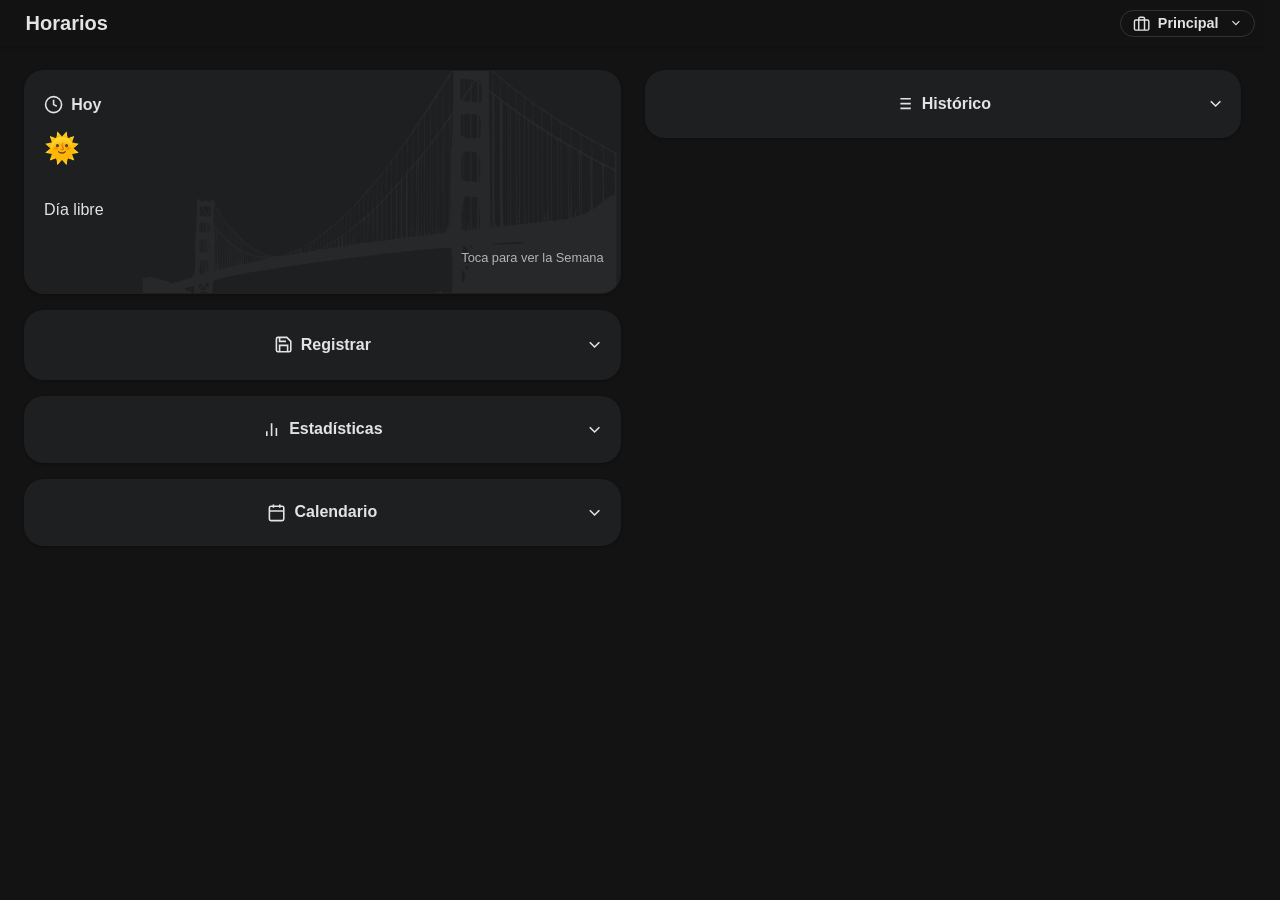
==== commit 043e2564: "Update Horarios.html" ====
--- a/Horarios.html
+++ b/Horarios.html
@@ -494,20 +494,6 @@
             animation: shimmer 5s ease-in-out infinite;
         }
 
-        @keyframes shimmer {
-            0% {
-                left: -80%;
-            }
-
-            20% {
-                left: 130%;
-            }
-
-            100% {
-                left: 130%;
-            }
-        }
-
         /* --- Lista de Registros --- */
         .registro-item {
             border: 1px solid var(--border);
@@ -562,15 +548,18 @@
             padding: .1rem 1rem .1rem 1rem;
         }
 
-        .registro-total.green-text {
+        .registro-total.green-text,
+        .calendario-dia.dia-normal {
             background: var(--c-green);
         }
 
-        .registro-total.red-text {
+        .registro-total.red-text,
+        .calendario-dia.dia-incompleto {
             background: var(--c-red);
         }
 
-        .registro-total.purple-text {
+        .registro-total.purple-text,
+        .calendario-dia.dia-especial {
             background: var(--c-purple);
         }
 
@@ -578,7 +567,8 @@
             background: var(--c-gold);
         }
 
-        .registro-total.blue-text {
+        .registro-total.blue-text,
+        .calendario-dia.dia-en-curso {
             background: var(--c-blue);
         }
 
@@ -773,6 +763,20 @@
             }
         }
 
+        @keyframes shimmer {
+            0% {
+                left: -80%;
+            }
+
+            20% {
+                left: 130%;
+            }
+
+            100% {
+                left: 130%;
+            }
+        }
+
         .animated-card {
             animation: slideDownFade 0.5s cubic-bezier(0.25, 0.46, 0.45, 0.94) backwards;
         }
@@ -802,6 +806,139 @@
         }
 
         /* --- Colapso de formulario --- */
+        /* CALENDARIO */
+        .calendario-grid {
+            display: grid;
+            grid-template-columns: repeat(7, 1fr);
+            gap: 4px;
+            margin-top: 0.75rem;
+        }
+
+        .calendario-dia-nombre {
+            text-align: center;
+            font-weight: 600;
+            color: var(--text-main);
+            padding: 4px 0;
+            font-size: 0.9rem;
+        }
+
+        .calendario-dia {
+            aspect-ratio: 1;
+            display: flex;
+            align-items: center;
+            justify-content: center;
+            border-radius: 50%;
+            font-size: 0.82rem;
+            font-weight: 500;
+            cursor: default;
+            position: relative;
+            transition: opacity 0.15s;
+        }
+
+        .calendario-dia.vacio {
+            visibility: hidden;
+        }
+
+        .calendario-dia.hoy {
+            outline: 2px solid var(--text-muted);
+            outline-offset: -2px;
+            font-weight: 700;
+        }
+
+        .calendario-dia.dia-sin-registro {
+            color: var(--text-muted);
+        }
+
+        /* --- Popup quick-view calendario --- */
+        .cal-popup {
+            position: fixed;
+            z-index: 200;
+            background: var(--bg-card);
+            border: 1px solid var(--border);
+            border-radius: var(--radius);
+            box-shadow: 0 4px 20px rgba(0, 0, 0, 0.18);
+            padding: 0.75rem 1rem;
+            min-width: 160px;
+            max-width: 220px;
+            display: flex;
+            flex-direction: column;
+            gap: 0.4rem;
+            pointer-events: all;
+            animation: slideDownFade 0.15s ease;
+        }
+
+        .cal-popup-fecha {
+            font-size: 0.78rem;
+            font-weight: 700;
+            color: var(--text-muted);
+            text-transform: capitalize;
+            letter-spacing: 0.03em;
+        }
+
+        .cal-popup-info {
+            font-size: 1rem;
+            font-weight: 700;
+            color: var(--text-main);
+        }
+
+        .cal-popup-badge {
+            display: inline-block;
+            font-size: 0.78rem;
+            font-weight: 600;
+            color: var(--c-white);
+            border-radius: var(--radius);
+            padding: 0.1rem 0.7rem;
+            width: fit-content;
+        }
+
+        .cal-popup-btn-edit {
+            margin-top: 0.2rem;
+            display: flex;
+            align-items: center;
+            justify-content: center;
+            gap: 0.4rem;
+            width: 100%;
+            padding: 0.5rem 0.75rem;
+            background: var(--c-gray-btn);
+            border: 1px solid var(--border);
+            border-radius: var(--radius);
+            font-size: 0.85rem;
+            font-weight: 600;
+            cursor: pointer;
+            color: var(--text-main);
+        }
+
+        .calendario-nav {
+            display: flex;
+            align-items: center;
+            justify-content: space-between;
+            margin-top: 0.5rem;
+        }
+
+        .calendario-nav button {
+            background: none;
+            border: 1px solid transparent;
+            cursor: pointer;
+            color: var(--text-muted);
+            border-radius: var(--radius);
+            display: flex;
+            align-items: center;
+            justify-content: center;
+            padding: 4px;
+            flex-shrink: 0;
+            width: 44px;
+            height: 44px;
+        }
+
+        .calendario-titulo {
+            font-size: 0.9rem;
+            font-weight: 600;
+            color: var(--text-main);
+            text-transform: capitalize;
+            flex: 1;
+            padding-left: 1rem;
+        }
+
         .form-collapsible {
             max-height: 0;
             overflow: hidden;
@@ -823,7 +960,6 @@
         }
 
         /* Animación del boton tiempo fuera*/
-
         .timer-btn.running {
             color: var(--c-red);
             border-color: var(--c-red);
@@ -999,13 +1135,15 @@
         }
 
         /* Transición suave entre meses en estadísticas */
-        #form-stats {
+        #form-stats,
+        #calendario-grid {
             transition: max-height 0.3s ease-out, opacity 0.3s ease-out, transform 0.3s ease;
         }
 
         #modo-normal.fade-out,
         #modo-lote.fade-out,
-        #form-stats.fade-out {
+        #form-stats.fade-out,
+        #calendario-grid.fade-out {
             opacity: 0;
             transform: translateY(-10px);
         }
@@ -1134,6 +1272,10 @@
             .day-checkbox:hover span,
             .btn-perfil-edit:hover {
                 border: 1px solid var(--hover);
+            }
+
+            .calendario-nav button:hover:not(:disabled) {
+                border-color: var(--hover);
             }
         }
 
@@ -1329,18 +1471,6 @@
             <rect x="2" y="7" width="20" height="14" rx="2" ry="2" class="icon-line" stroke="currentColor"></rect>
             <path d="M16 21V5a2 2 0 0 0-2-2h-4a2 2 0 0 0-2 2v16" class="icon-line" stroke="currentColor"></path>
         </symbol>
-        <symbol id="icon-logo-bolt" viewBox="0 0 24 24">
-            <path d="M13 2L3 14h9l-1 8 10-12h-9l1-8z" class="icon-line" stroke="currentColor" stroke-width="2"
-                stroke-linejoin="round" fill="none"></path>
-        </symbol>
-        <symbol id="icon-gift" viewBox="0 0 24 24" fill="none" stroke="currentColor" stroke-width="2"
-            stroke-linecap="round" stroke-linejoin="round">
-            <polyline points="20 12 20 22 4 22 4 12"></polyline>
-            <rect x="2" y="7" width="20" height="5"></rect>
-            <line x1="12" y1="22" x2="12" y2="7"></line>
-            <path d="M12 7H7.5a2.5 2.5 0 0 1 0-5C11 2 12 7 12 7z"></path>
-            <path d="M12 7h4.5a2.5 2.5 0 0 0 0-5C13 2 12 7 12 7z"></path>
-        </symbol>
         <symbol id="icon-cloud" viewBox="0 0 24 24" fill="none" stroke="currentColor" stroke-width="2"
             stroke-linecap="round" stroke-linejoin="round">
             <path d="M18 10h-1.26A8 8 0 1 0 9 20h9a5 5 0 0 0 0-10z" />
@@ -1408,7 +1538,7 @@
                     <span class="toggle-hint" id="toggle-hint">Toca para ver la Semana</span>
                 </div>
             </div>
-            <div class="card animated-card" style="animation-delay: 0.1s;">
+            <div class="card animated-card" id="card-registrar" style="animation-delay: 0.10s;">
                 <h2 class="no-margin"
                     style="display: flex; justify-content: center; align-items: center; position: relative;">
                     <button class="filter-btn timer-btn" id="btn-timer-main" onclick="UILogic.toggleTimerBreakMain()"
@@ -1523,7 +1653,7 @@
                     </div>
                 </div>
             </div>
-            <div class="card animated-card" style="animation-delay: 0.2s;">
+            <div class="card animated-card" id="card-estadisticas" style="animation-delay: 0.15s;">
                 <h2 class="no-margin card-header-clickable" onclick="UILogic.toggleStats()">
                     <span style="display: flex; align-items: center; gap: 0.5rem;">
                         <svg class="icon">
@@ -1562,7 +1692,7 @@
                             <div class="stat-item">
                                 <div class="stat-label">Promedio Diario</div>
                                 <div class="stat-value" id="stat-promedio-diario">0h 0m</div>
-                            </div>                            
+                            </div>
                             <div class="stat-item">
                                 <div class="stat-label">Entrada Promedio</div>
                                 <div class="stat-value" id="stat-entrada-promedio">--:--</div>
@@ -1570,7 +1700,7 @@
                             <div class="stat-item">
                                 <div class="stat-label">Salida Promedio</div>
                                 <div class="stat-value" id="stat-salida-promedio">--:--</div>
-                            </div>                            
+                            </div>
                             <div class="stat-item">
                                 <div class="stat-label">Entrada Regular</div>
                                 <div class="stat-value" id="stat-regularidad-entrada">--</div>
@@ -1636,8 +1766,39 @@
                     </div>
                 </div>
             </div>
+            <div class="card animated-card" id="card-calendario" style="animation-delay: 0.20s;">
+                <h2 class="no-margin card-header-clickable" onclick="UILogic.toggleCalendario()">
+                    <span style="display: flex; align-items: center; gap: 0.5rem;">
+                        <svg class="icon">
+                            <use href="#icon-calendar-simple" />
+                        </svg> Calendario
+                    </span>
+                    <svg class="icon chevron" id="icon-indicator-calendario">
+                        <use href="#icon-chevron-down" />
+                    </svg>
+                </h2>
+                <div class="form-collapsible" id="form-calendario">
+                    <div style="padding-top: 0.5rem;">
+                        <div class="calendario-nav">
+                            <span class="calendario-titulo" id="calendario-titulo-mes"></span>
+                            <button onclick="UILogic.navegarCalendario(-1)">
+                                <svg class="icon" style="transform:rotate(90deg);">
+                                    <use href="#icon-chevron-down" />
+                                </svg>
+                            </button>
+
+                            <button onclick="UILogic.navegarCalendario(1)">
+                                <svg class="icon" style="transform:rotate(-90deg);">
+                                    <use href="#icon-chevron-down" />
+                                </svg>
+                            </button>
+                        </div>
+                        <div class="calendario-grid" id="calendario-grid"></div>
+                    </div>
+                </div>
+            </div>
         </div>
-        <div class="card animated-card" style="animation-delay: 0.3s;">
+        <div class="card animated-card" id="card-historico" style="animation-delay: 0.25s;">
             <h2 class="no-margin card-header-clickable" onclick="UILogic.toggleHistorico()">
                 <span style="display: flex; align-items: center; gap: 0.5rem;">
                     <svg class="icon">
@@ -1701,7 +1862,7 @@
                         </svg>
                         Ajustes
                     </span>
-                    <span class="version-text">LUSHIBOSCA-7.74</span>
+                    <span class="version-text">LUSHIBOSCA-8.11</span>
                 </h3>
             </div>
             <div class="modal-config-body custom-scroll">
@@ -1753,12 +1914,35 @@
                     <div id="config-total-feedback" class="config-hint-text">(Total semanal: --hs)</div>
                 </div>
                 <div class="form-group">
-                    <label>Fondo</label>
-                    <button id="btn-toggle-fondo" onclick="UILogic.toggleFondoCard()">
+                    <label>Mostrar tarjetas</label>
+                    <button id="btn-toggle-card-estadisticas" onclick="UILogic.toggleVisibilidadCard('estadisticas')">
                         <svg class="icon">
-                            <use href="#icon-landscape" />
+                            <use href="#icon-stats" />
                         </svg>
-                        <span id="hint-fondo-label">Golden Gate</span>
+                        <span>Estadísticas</span>
+                    </button>
+                    <button id="btn-toggle-card-calendario" onclick="UILogic.toggleVisibilidadCard('calendario')"
+                        style="margin-top: 0.5rem;">
+                        <svg class="icon">
+                            <use href="#icon-calendar-simple" />
+                        </svg>
+                        <span>Calendario</span>
+                    </button>
+                    <button id="btn-toggle-card-historico" onclick="UILogic.toggleVisibilidadCard('historico')"
+                        style="margin-top: 0.5rem;">
+                        <svg class="icon">
+                            <use href="#icon-list" />
+                        </svg>
+                        <span>Histórico</span>
+                    </button>
+                </div>
+                <div class="form-group">
+                    <label>Apertura de tarjetas</label>
+                    <button id="btn-toggle-persistir-tarjetas" onclick="UILogic.togglePersistirTarjetas()">
+                        <svg class="icon">
+                            <use href="#icon-save" />
+                        </svg>
+                        <span>Recordar estado</span>
                     </button>
                 </div>
                 <div class="form-group">
@@ -1768,6 +1952,15 @@
                             <use href="#icon-exit" />
                         </svg>
                         <span>Ignorar calculo TF</span>
+                    </button>
+                </div>
+                <div class="form-group">
+                    <label>Fondo de estado</label>
+                    <button id="btn-toggle-fondo" onclick="UILogic.toggleFondoCard()">
+                        <svg class="icon">
+                            <use href="#icon-landscape" />
+                        </svg>
+                        <span id="hint-fondo-label">Golden Gate</span>
                     </button>
                 </div>
                 <div class="form-group">
@@ -2014,6 +2207,8 @@
                     </button>
                 </div>
             </div>
+            <div id="edit-hint-resumen" class="config-hint-text"
+                style="text-align: center; margin-top: 0; min-height: 1.2em;"></div>
             <div class="btn-group">
                 <button class="btn-edit" onclick="DataManagement.guardarEdicion()"><svg class="icon">
                         <use href="#icon-save" />
@@ -2152,11 +2347,6 @@
                 </select>
             </div>
             <div class="btn-group">
-                <button class="btn-edit" onclick="DataManagement.aplicarFiltros()">
-                    <svg class="icon">
-                        <use href="#icon-filter" />
-                    </svg> Aplicar
-                </button>
                 <button class="btn-cancel" onclick="UILogic.cerrarFiltros()">
                     <svg class="icon">
                         <use href="#icon-cancelar" />
@@ -3824,6 +4014,9 @@
 
                     requestAnimationFrame(() => {
                         UILogic.verificarBloqueoCredito();
+                        const hintEl = document.getElementById('edit-hint-resumen');
+                        if (hintEl) hintEl.dispatchEvent ?
+                            document.getElementById('edit-entrada').dispatchEvent(new Event('input')) : null;
                     });
                 }
 
@@ -4505,6 +4698,23 @@
                     UILogic.cerrarFiltros();
                     UILogic.mostrarToast('Filtro eliminado', 'info');
                     document.getElementById('btn-filtro').classList.remove('filtro-activo');
+                }
+
+                function aplicarFiltrosInmediato(desde, hasta, tipo) {
+                    if (!desde && !hasta && !tipo) {
+                        filtroActivo = false;
+                        filtroDesde = null;
+                        filtroHasta = null;
+                        filtroTipo = null;
+                        document.getElementById('btn-filtro').classList.remove('filtro-activo');
+                    } else {
+                        filtroActivo = true;
+                        filtroDesde = desde || null;
+                        filtroHasta = hasta || null;
+                        filtroTipo = tipo || null;
+                        document.getElementById('btn-filtro').classList.add('filtro-activo');
+                    }
+                    guardarYActualizar();
                 }
 
                 function obtenerRegistrosFiltrados() {
@@ -4680,6 +4890,7 @@
                     importarDatos,
                     calcularBufferSemanal,
                     aplicarFiltros,
+                    aplicarFiltrosInmediato,
                     limpiarFiltros,
                     obtenerRegistrosFiltrados,
                     registrarVacacionesDirecto,
@@ -6457,6 +6668,10 @@
                         poblarSelectorMeses();
                     }
                     actualizarEstadoBotonTimerMain();
+                    // Actualizar calendario si está abierto
+                    if (document.getElementById('form-calendario')?.classList.contains('expanded')) {
+                        _renderizarCalendario();
+                    }
                 }
 
                 function alternarTema() {
@@ -6577,6 +6792,7 @@
                         } catch (e) { }
                         D.guardarYActualizar();
                     }
+                    actualizarEstadoBotonPersistir();
                 }
 
                 function iniciarCambioHoras(incremento) {
@@ -6655,6 +6871,70 @@
                         btn.style.borderColor = 'var(--border)';
                         btn.style.fontWeight = '600';
                     }
+                }
+
+                function togglePersistirTarjetas() {
+                    const actual = localStorage.getItem('persistirTarjetas') !== 'false';
+                    const nuevo = !actual;
+                    try { localStorage.setItem('persistirTarjetas', nuevo); } catch (e) { }
+                    actualizarEstadoBotonPersistir();
+                    mostrarToast(nuevo ? 'Estado de tarjetas guardado' : 'Tarjetas siempre cerradas al iniciar', 'info');
+                }
+
+                function actualizarEstadoBotonPersistir() {
+                    const btn = document.getElementById('btn-toggle-persistir-tarjetas');
+                    const activo = localStorage.getItem('persistirTarjetas') !== 'false';
+                    if (!btn) return;
+                    if (activo) {
+                        btn.style.background = 'rgba(96, 172, 148, 0.1)';
+                        btn.style.color = 'var(--c-green)';
+                        btn.style.borderColor = 'var(--c-green)';
+                        btn.style.fontWeight = 'bold';
+                    } else {
+                        btn.style.background = '';
+                        btn.style.color = 'var(--text-main)';
+                        btn.style.borderColor = 'var(--border)';
+                        btn.style.fontWeight = '600';
+                    }
+                }
+
+                function toggleVisibilidadCard(cual) {
+                    const key = 'cardVisible_' + cual;
+                    const actual = localStorage.getItem(key) !== 'false';
+                    const nuevoValor = !actual;
+                    try { localStorage.setItem(key, nuevoValor); } catch (e) { }
+                    aplicarVisibilidadCard(cual, nuevoValor);
+                    actualizarEstadoBotonCard(cual, nuevoValor);
+                    mostrarToast('Tarjeta ' + cual + (nuevoValor ? ' visible' : ' oculta'), 'info');
+                }
+
+                function aplicarVisibilidadCard(cual, visible) {
+                    const card = document.getElementById('card-' + cual);
+                    if (card) card.style.display = visible ? '' : 'none';
+                }
+
+                function actualizarEstadoBotonCard(cual, activo) {
+                    const btn = document.getElementById('btn-toggle-card-' + cual);
+                    if (!btn) return;
+                    if (activo) {
+                        btn.style.background = 'rgba(96, 172, 148, 0.1)';
+                        btn.style.color = 'var(--c-green)';
+                        btn.style.borderColor = 'var(--c-green)';
+                        btn.style.fontWeight = 'bold';
+                    } else {
+                        btn.style.background = '';
+                        btn.style.color = 'var(--text-main)';
+                        btn.style.borderColor = 'var(--border)';
+                        btn.style.fontWeight = '600';
+                    }
+                }
+
+                function aplicarVisibilidadCards() {
+                    ['estadisticas', 'calendario', 'historico'].forEach(cual => {
+                        const visible = localStorage.getItem('cardVisible_' + cual) !== 'false';
+                        aplicarVisibilidadCard(cual, visible);
+                        actualizarEstadoBotonCard(cual, visible);
+                    });
                 }
 
                 function cerrarEdicion() {
@@ -8466,11 +8746,13 @@
                         mostrarImportar: mostrarImportar,
                         importarDatos: D.importarDatos,
                         borrarTodoHistorial: D.borrarTodoHistorial,
+                        editarRegistro: D.editarRegistro,
                         guardarEdicion: D.guardarEdicion,
                         eliminarRegistroActual: D.eliminarRegistroActual,
                         undoAction: D.undoAction,
                         redoAction: D.redoAction,
                         aplicarFiltros: D.aplicarFiltros,
+                        aplicarFiltrosInmediato: D.aplicarFiltrosInmediato,
                         limpiarFiltros: D.limpiarFiltros,
                         registrarDiaEspecial: D.registrarDiaEspecial,
                         registros: D.registros,
@@ -8928,9 +9210,10 @@
                         toggleCredito, init, toggleFormulario, setBloqueoEdicionGrupo, toggleBloqueoEdicionGrupo, cerrarEdicionGrupo,
                         mostrarExportar, cerrarExportar, ejecutarExportacion, toggleCamposRangoExport, aplicarFeedbackRegistro,
                         iniciarTimerAutoCierreBotones, cancelarTimerAutoCierreBotones, toggleIgnorarTiempoFuera, actualizarEstadoBotonIgnorarTF,
-                        togglePeriodoStats, cambiarAnioStats, cambiarSemanaStats, toggleFondoCard, setFondoCard, toggleGistMerge, actualizarEstadoBotonesGist,
+                        togglePeriodoStats, cambiarAnioStats, cambiarSemanaStats, toggleFondoCard, setFondoCard, toggleCalendario, navegarCalendario, toggleGistMerge,
+                        actualizarEstadoBotonesGist, togglePersistirTarjetas, actualizarEstadoBotonPersistir,
                         abrirModalGist, cerrarModalGist, guardarConfigGist, toggleVerToken, abrirGistEnBrowser, gistSubir, gistBajar,
-                        gistMergeAplicar, gistMergeCancelar, actualizarBotonesHistorico, toggleGistBackup, toggleModoLote,
+                        gistMergeAplicar, gistMergeCancelar, actualizarBotonesHistorico, toggleGistBackup, toggleModoLote, toggleVisibilidadCard, aplicarVisibilidadCards, _popupCalendario,
                     };
 
                     // === LISTENERS E INTERACTIVIDAD ===
@@ -8961,6 +9244,39 @@
                     // C) Otros inputs
                     const tf = document.getElementById('edit-tiempo-fuera');
                     if (tf) tf.addEventListener('input', formatearInput);
+
+                    // D) Hint resumen en tiempo real
+                    function actualizarHintEdicion() {
+                        const hint = document.getElementById('edit-hint-resumen');
+                        if (!hint) return;
+                        const e = document.getElementById('edit-entrada')?.value.trim();
+                        const s = document.getElementById('edit-salida')?.value.trim();
+                        const tf = document.getElementById('edit-tiempo-fuera')?.value.trim();
+
+                        if (!e && !s) { hint.textContent = ''; return; }
+
+                        const tipoEspecial = TiposRegistro.obtenerTipoPorCodigo(e, s);
+                        if (tipoEspecial) {
+                            hint.textContent = tipoEspecial.label;
+                            return;
+                        }
+
+                        if (e?.length === 5 && s?.length === 5) {
+                            const t = D.calcularHoras(e, s, tf || null, null, false);
+                            if (t) {
+                                hint.textContent = `Total: ${t.horas}h ${t.minutos}m`;
+                            } else {
+                                hint.textContent = '';
+                            }
+                        } else {
+                            hint.textContent = '';
+                        }
+                    }
+
+                    ['edit-entrada', 'edit-salida', 'edit-tiempo-fuera'].forEach(id => {
+                        const el = document.getElementById(id);
+                        if (el) el.addEventListener('input', actualizarHintEdicion);
+                    });
 
                     // ===================================
                     // LISTENERS PARA TECLA ENTER MODULE
@@ -9075,6 +9391,7 @@
                     D.setVistaActual(config.vistaActual);
                     D.setIgnorarTiempoFuera(config.ignorarTiempoFuera || false);
                     UILogic.actualizarEstadoBotonIgnorarTF();
+                    UILogic.aplicarVisibilidadCards();
                     UILogic.setFondoCard(config.fondoCard || 'golden-gate');
                     if (config.modoEstadisticas === 'anual') UILogic.togglePeriodoStats();
                     else if (config.modoEstadisticas === 'semanal') { UILogic.togglePeriodoStats(); UILogic.togglePeriodoStats(); }
@@ -9127,11 +9444,13 @@
 
                     // RESTAURAR ESTADO VISUAL
                     try {
-                        if (localStorage.getItem('formularioExpandido') === 'true') toggleFormulario();
-                        if (localStorage.getItem('statsExpandido') === 'true') toggleStats();
+                        const persistir = localStorage.getItem('persistirTarjetas') !== 'false';
+                        if (persistir && localStorage.getItem('formularioExpandido') === 'true') toggleFormulario();
+                        if (persistir && localStorage.getItem('calendarioExpandido') === 'true') toggleCalendario();
+                        if (persistir && localStorage.getItem('statsExpandido') === 'true') toggleStats();
 
                         // Restaurar estado de Histórico (3 estados)
-                        const estadoHistorico = localStorage.getItem('historicoExpandido');
+                        const estadoHistorico = persistir ? localStorage.getItem('historicoExpandido') : null;
                         if (estadoHistorico === 'meses' || estadoHistorico === 'completo') {
                             const contenido = $('contenido-historico');
                             const icon = $('icon-indicator-historico');
@@ -9507,6 +9826,22 @@
 
                     // Si no hay filtro, mostrar modal
                     ModalManager.abrir('modal-filtros');
+
+                    // Aplicar cambios al instante
+                    const aplicarInmediato = () => {
+                        const desde = $('filtro-fecha-desde').value;
+                        const hasta = $('filtro-fecha-hasta').value;
+                        const tipo = $('filtro-tipo').value;
+                        D.aplicarFiltrosInmediato(desde, hasta, tipo);
+                    };
+
+                    ['filtro-fecha-desde', 'filtro-fecha-hasta', 'filtro-tipo'].forEach(id => {
+                        const el = $(id);
+                        if (el) {
+                            el.removeEventListener('change', aplicarInmediato);
+                            el.addEventListener('change', aplicarInmediato);
+                        }
+                    });
                 }
 
                 function cerrarFiltros() {
@@ -9528,7 +9863,9 @@
                         else icon.classList.remove('rotated');
                     }
 
-                    try { localStorage.setItem(storageKey, isExpanded); } catch (e) { }
+                    if (localStorage.getItem('persistirTarjetas') !== 'false') {
+                        try { localStorage.setItem(storageKey, isExpanded); } catch (e) { }
+                    }
 
                     // Ejecutar lógica extra si es necesario (ej: cargar stats)
                     if (isExpanded && callback) callback();
@@ -9676,6 +10013,179 @@
                     }
                 }
 
+                let _calendarioMes = null; // { anio, mes } — null = mes actual
+
+                function _renderizarCalendario() {
+                    const grid = document.getElementById('calendario-grid');
+                    const titulo = document.getElementById('calendario-titulo-mes');
+                    if (!grid) return;
+
+                    const hoy = new Date();
+                    const anio = _calendarioMes ? _calendarioMes.anio : hoy.getFullYear();
+                    const mes = _calendarioMes ? _calendarioMes.mes : hoy.getMonth();
+
+                    // Título
+                    const nombresMes = ['enero', 'febrero', 'marzo', 'abril', 'mayo', 'junio', 'julio', 'agosto', 'septiembre', 'octubre', 'noviembre', 'diciembre'];
+                    if (titulo) titulo.textContent = `${nombresMes[mes]} ${anio}`;
+
+                    // Registros del mes indexados por fecha
+                    const fechaStr = (y, m, d) => `${y}-${String(m + 1).padStart(2, '0')}-${String(d).padStart(2, '0')}`;
+                    const regsPorFecha = {};
+                    D.registros().forEach(r => { regsPorFecha[r.fecha] = r; });
+
+                    const horasDiariasObj = D.horasDiarias();
+
+                    // Determinar clase de color para un registro
+                    const claseDelDia = (fecha) => {
+                        const r = regsPorFecha[fecha];
+                        if (!r) return 'dia-sin-registro';
+                        if (TiposRegistro.esRegistroEspecial(r.entrada, r.salida)) return 'dia-especial';
+                        // En curso: tiene entrada pero salida igual a entrada (timer activo) o sin salida real
+                        if (r.entrada && (!r.salida || r.entrada === r.salida)) return 'dia-en-curso';
+                        if (r.total >= horasDiariasObj) return 'dia-normal';
+                        return 'dia-incompleto';
+                    };
+
+                    // Construir grid
+                    const diasNombre = ['Lun', 'Mar', 'Mié', 'Jue', 'Vie', 'Sáb', 'Dom'];
+                    let html = diasNombre.map(d => `<div class="calendario-dia-nombre">${d}</div>`).join('');
+
+                    const primerDia = new Date(anio, mes, 1);
+                    const ultimoDia = new Date(anio, mes + 1, 0);
+                    // getDay() 0=dom, ajustar a lunes=0
+                    let offsetInicio = primerDia.getDay();
+                    offsetInicio = offsetInicio === 0 ? 6 : offsetInicio - 1;
+
+                    for (let i = 0; i < offsetInicio; i++) {
+                        html += `<div class="calendario-dia vacio"></div>`;
+                    }
+
+                    for (let dia = 1; dia <= ultimoDia.getDate(); dia++) {
+                        const fecha = fechaStr(anio, mes, dia);
+                        const clase = claseDelDia(fecha);
+                        const esHoy = anio === hoy.getFullYear() && mes === hoy.getMonth() && dia === hoy.getDate();
+                        const reg = regsPorFecha[fecha];
+                        const onclick = reg ? ` onclick="UILogic._popupCalendario(event, '${reg.id}')" style="cursor:pointer;"` : '';
+                        html += `<div class="calendario-dia ${clase}${esHoy ? ' hoy' : ''}"${onclick}>${dia}</div>`;
+                    }
+
+                    grid.innerHTML = html;
+                }
+
+                function toggleCalendario() {
+                    toggleSeccionGen('form-calendario', 'icon-indicator-calendario', 'calendarioExpandido', () => {
+                        _renderizarCalendario();
+                    });
+                }
+
+                let _popupCalendarioEl = null;
+
+                function _popupCalendario(event, registroId) {
+                    event.stopPropagation();
+
+                    // Cerrar popup previo si existe
+                    if (_popupCalendarioEl) {
+                        _popupCalendarioEl.remove();
+                        _popupCalendarioEl = null;
+                    }
+
+                    const reg = D.registros().find(r => r.id === registroId);
+                    if (!reg) return;
+
+                    const esEspecial = TiposRegistro.esRegistroEspecial(reg.entrada, reg.salida);
+
+                    // Construir contenido
+                    const fechaObj = new Date(reg.fecha + 'T12:00:00');
+                    const opcFecha = { weekday: 'long', day: 'numeric', month: 'long' };
+                    const fechaLabel = fechaObj.toLocaleDateString('es-AR', opcFecha);
+
+                    let infoHtml = '';
+                    if (esEspecial) {
+                        const tipoConfig = TiposRegistro.obtenerTipoPorCodigo(reg.entrada, reg.salida);
+                        const emoji = tipoConfig ? tipoConfig.emoji : '';
+                        const label = tipoConfig ? tipoConfig.label : reg.entrada;
+                        infoHtml = `<span class="cal-popup-badge" style="background:var(--c-purple)">${emoji} ${label}</span>`;
+                    } else if (reg.entrada && (!reg.salida || reg.entrada === reg.salida)) {
+                        infoHtml = `<div class="cal-popup-info" style="color:var(--c-blue)">En curso</div>
+                                    <div style="font-size:0.82rem;color:var(--text-muted)">Entrada: ${reg.entrada}</div>`;
+                    } else {
+                        const totalHoras = reg.total || 0;
+                        const h = Math.floor(totalHoras);
+                        const m = Math.round((totalHoras - h) * 60);
+                        const totalStr = `${h}h${m > 0 ? ' ' + m + 'm' : ''}`;
+                        infoHtml = `<div class="cal-popup-info">${totalStr}</div>
+                                    <div style="font-size:0.82rem;color:var(--text-muted)">${reg.entrada} – ${reg.salida}</div>`;
+                    }
+
+                    const popup = document.createElement('div');
+                    popup.className = 'cal-popup';
+                    popup.id = '_cal-popup';
+                    popup.innerHTML = `
+                        <div class="cal-popup-fecha">${fechaLabel}</div>
+                        ${infoHtml}
+                        <button class="cal-popup-btn-edit" onclick="DataManagement.editarRegistro('${reg.id}');document.getElementById('_cal-popup')?.remove()">
+                            <svg class="icon icon-line" viewBox="0 0 24 24" fill="none" stroke="currentColor" stroke-width="2">
+                                <path d="M11 4H4a2 2 0 0 0-2 2v14a2 2 0 0 0 2 2h14a2 2 0 0 0 2-2v-7"/>
+                                <path d="M18.5 2.5a2.121 2.121 0 0 1 3 3L12 15l-4 1 1-4 9.5-9.5z"/>
+                            </svg>
+                            Editar
+                        </button>
+                    `;
+
+                    document.body.appendChild(popup);
+                    _popupCalendarioEl = popup;
+
+                    // Posicionar cerca del elemento tocado
+                    const el = event.currentTarget || event.target;
+                    const rect = el.getBoundingClientRect();
+                    const pw = popup.offsetWidth || 180;
+                    const ph = popup.offsetHeight || 130;
+                    const margin = 8;
+
+                    let top = rect.bottom + 6;
+                    let left = rect.left + (rect.width / 2) - (pw / 2);
+
+                    if (left + pw > window.innerWidth - margin) left = window.innerWidth - pw - margin;
+                    if (left < margin) left = margin;
+                    if (top + ph > window.innerHeight - margin) {
+                        top = rect.top - ph - 6;
+                    }
+
+                    popup.style.top = top + 'px';
+                    popup.style.left = left + 'px';
+
+                    // Cerrar al tocar fuera
+                    const cerrar = (e) => {
+                        if (!popup.contains(e.target)) {
+                            popup.remove();
+                            _popupCalendarioEl = null;
+                            document.removeEventListener('click', cerrar, true);
+                        }
+                    };
+                    setTimeout(() => document.addEventListener('click', cerrar, true), 10);
+                    window.addEventListener('scroll', cerrar, { once: true, capture: true });
+                }
+
+                function navegarCalendario(delta) {
+                    const hoy = new Date();
+                    const base = _calendarioMes || { anio: hoy.getFullYear(), mes: hoy.getMonth() };
+                    let nuevoMes = base.mes + delta;
+                    let nuevoAnio = base.anio;
+                    if (nuevoMes > 11) { nuevoMes = 0; nuevoAnio++; }
+                    if (nuevoMes < 0) { nuevoMes = 11; nuevoAnio--; }
+                    _calendarioMes = { anio: nuevoAnio, mes: nuevoMes };
+                    const grid = document.getElementById('calendario-grid');
+                    if (grid) {
+                        grid.classList.add('fade-out');
+                        setTimeout(() => {
+                            _renderizarCalendario();
+                            grid.classList.remove('fade-out');
+                        }, 200);
+                    } else {
+                        _renderizarCalendario();
+                    }
+                }
+
                 function toggleStats() {
                     toggleSeccionGen('form-stats', 'icon-indicator-stats', 'statsExpandido', () => {
                         // Lógica específica de stats al abrir
@@ -9849,7 +10359,9 @@
                     toggleCredito, setBloqueoEdicionGrupo, toggleBloqueoEdicionGrupo, cerrarEdicionGrupo,
                     mostrarExportar, cerrarExportar, ejecutarExportacion, toggleCamposRangoExport, aplicarFeedbackRegistro,
                     iniciarTimerAutoCierreBotones, cancelarTimerAutoCierreBotones, toggleIgnorarTiempoFuera, actualizarEstadoBotonIgnorarTF,
-                    togglePeriodoStats, cambiarAnioStats, cambiarSemanaStats, toggleFondoCard, setFondoCard
+                    togglePeriodoStats, cambiarAnioStats, cambiarSemanaStats, toggleFondoCard, setFondoCard, toggleVisibilidadCard, aplicarVisibilidadCards,
+                    togglePersistirTarjetas, actualizarEstadoBotonPersistir,
+                    _popupCalendario
                 };
 
             })(SecurityAndUtils, DataManagement, GistSync);
@@ -9883,7 +10395,7 @@
 </html>
 
 <!--// ====================================================================
-    //                 NOTAS SISTEMA LUSHIBOSCA VERSION 7.74
+    //                 NOTAS SISTEMA LUSHIBOSCA VERSION 8.11
     // ====================================================================
     
      - CAMBIOS:
@@ -9895,6 +10407,13 @@
     6) Se corrige bug de iso en estadisticas semanales
     7) Se crea funcion para obtener la fecha, y se reemplazan todos los isostring
     8) Se cambia el orden de los stats-items
+    9) Se agrega tarjeta de calendario
+    10) Se agrega listener en el modal editar para mostrar el estado segun los datos
+    11) se agrega opcion para mostrar/ocultar las tarjetas
+    12) cambios en el orden de algunos botones de ajustes
+    13) Se agrega popup en calendario para mostrar resumen del dia o editar
+    14) Se agrega cambio inmediato a los filtro del historico
+    15) Se agrega opcion de persistencia al estado de las tarjetas 
 
      - BUGS MENORES CONOCIDOS:
      1) al tener un registro con entrada y luego agregar una salida, deshacer la accion
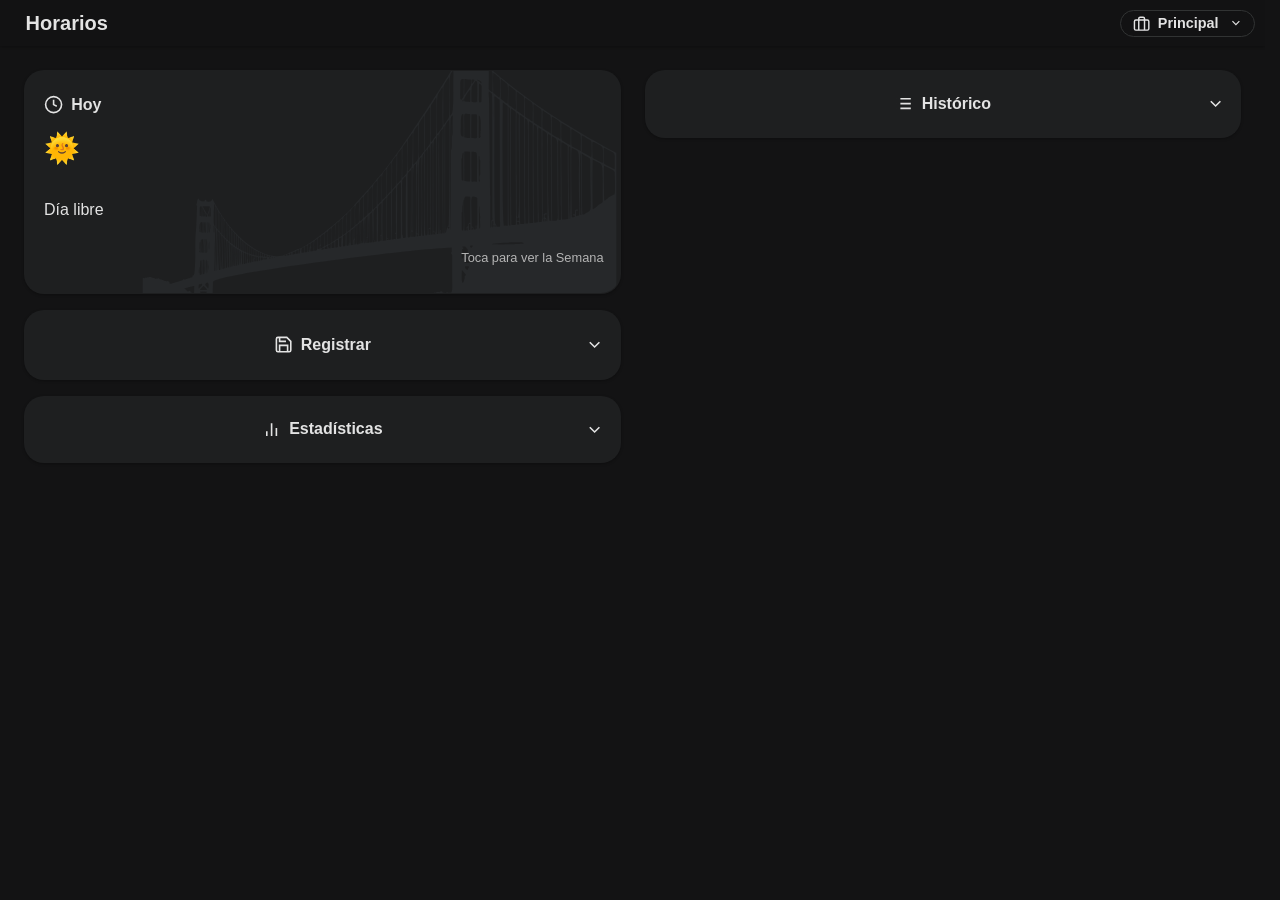
==== commit f9edd597: "Update Horarios.html" ====
--- a/Horarios.html
+++ b/Horarios.html
@@ -420,11 +420,6 @@
             transition: opacity 0.3s ease, transform 0.3s ease;
         }
 
-        .stats-card-content.fade-out {
-            opacity: 0;
-            transform: translateY(-10px);
-        }
-
         /* Estados del borde lateral */
         .stats-card.border-blue {
             border-left-color: var(--c-blue) !important;
@@ -442,9 +437,13 @@
             border-left-color: var(--c-purple) !important;
         }
 
+        .stats-card.border-gold {
+            border-left-color: var(--c-gold) !important;
+        }
+
         .stats-card.border-transparent {
             border-left-color: transparent !important;
-        }
+        }        
 
         .progress-bar {
             width: 100%;
@@ -549,26 +548,36 @@
         }
 
         .registro-total.green-text,
-        .calendario-dia.dia-normal {
+        .calendario-dia.dia-normal,
+        .toast.success {
             background: var(--c-green);
         }
 
         .registro-total.red-text,
-        .calendario-dia.dia-incompleto {
+        .calendario-dia.dia-incompleto,
+        .registro-total.red-text-bg,
+        .toast.error,
+        .toast.warning,
+        .calendario-dia.dia-especial-red {
             background: var(--c-red);
         }
 
         .registro-total.purple-text,
-        .calendario-dia.dia-especial {
+        .calendario-dia.dia-especial-purple {
             background: var(--c-purple);
         }
 
+        .registro-total.gold-text,
+        .calendario-dia.dia-especial-gold,
         .registro-total.yellow-text {
             background: var(--c-gold);
         }
 
+        .registro-total.blue-text-bg,
+        .calendario-dia.dia-especial-blue,
         .registro-total.blue-text,
-        .calendario-dia.dia-en-curso {
+        .calendario-dia.dia-en-curso,
+        .toast.info {
             background: var(--c-blue);
         }
 
@@ -679,19 +688,6 @@
             pointer-events: auto;
         }
 
-        .toast.success {
-            background: var(--c-green);
-        }
-
-        .toast.info {
-            background: var(--c-blue);
-        }
-
-        .toast.error,
-        .toast.warning {
-            background: var(--c-red);
-        }
-
         /* --- Animaciones y Textos --- */
         @keyframes slideDownFade {
             from {
@@ -833,6 +829,11 @@
             cursor: default;
             position: relative;
             transition: opacity 0.15s;
+        }
+
+        .calendario-dia.dia-filtrado,
+        .calendario-filtro-activo .calendario-dia.dia-sin-registro {
+            opacity: 0.25;
         }
 
         .calendario-dia.vacio {
@@ -1088,6 +1089,13 @@
             font-weight: bold;
         }
 
+        .btn-activo {
+            background: rgba(96, 172, 148, 0.1) !important;
+            color: var(--c-green) !important;
+            border-color: var(--c-green) !important;
+            font-weight: bold !important;
+        }
+
         .btn-perfil-info {
             flex: 1;
             display: flex;
@@ -1136,14 +1144,18 @@
 
         /* Transición suave entre meses en estadísticas */
         #form-stats,
-        #calendario-grid {
+        #calendario-grid,
+        #lista-registros,
+        #vista-calendario-historico {
             transition: max-height 0.3s ease-out, opacity 0.3s ease-out, transform 0.3s ease;
         }
 
-        #modo-normal.fade-out,
-        #modo-lote.fade-out,
-        #form-stats.fade-out,
-        #calendario-grid.fade-out {
+        .fade-out {
+            opacity: 0;
+            transform: translateY(-10px);
+        }
+
+        .stats-card-content.fade-out {
             opacity: 0;
             transform: translateY(-10px);
         }
@@ -1766,37 +1778,6 @@
                     </div>
                 </div>
             </div>
-            <div class="card animated-card" id="card-calendario" style="animation-delay: 0.20s;">
-                <h2 class="no-margin card-header-clickable" onclick="UILogic.toggleCalendario()">
-                    <span style="display: flex; align-items: center; gap: 0.5rem;">
-                        <svg class="icon">
-                            <use href="#icon-calendar-simple" />
-                        </svg> Calendario
-                    </span>
-                    <svg class="icon chevron" id="icon-indicator-calendario">
-                        <use href="#icon-chevron-down" />
-                    </svg>
-                </h2>
-                <div class="form-collapsible" id="form-calendario">
-                    <div style="padding-top: 0.5rem;">
-                        <div class="calendario-nav">
-                            <span class="calendario-titulo" id="calendario-titulo-mes"></span>
-                            <button onclick="UILogic.navegarCalendario(-1)">
-                                <svg class="icon" style="transform:rotate(90deg);">
-                                    <use href="#icon-chevron-down" />
-                                </svg>
-                            </button>
-
-                            <button onclick="UILogic.navegarCalendario(1)">
-                                <svg class="icon" style="transform:rotate(-90deg);">
-                                    <use href="#icon-chevron-down" />
-                                </svg>
-                            </button>
-                        </div>
-                        <div class="calendario-grid" id="calendario-grid"></div>
-                    </div>
-                </div>
-            </div>
         </div>
         <div class="card animated-card" id="card-historico" style="animation-delay: 0.25s;">
             <h2 class="no-margin card-header-clickable" onclick="UILogic.toggleHistorico()">
@@ -1815,10 +1796,10 @@
                     <div
                         style="display: flex; justify-content: space-between; gap: 0.5rem; padding: 0 0.5rem; margin-top: 0.5rem">
                         <div style="display: flex; gap: 0.5rem;">
-                            <button class="filter-btn" id="btn-filtro" onclick="UILogic.mostrarFiltros()"
-                                title="Filtrar">
+                            <button class="filter-btn" id="btn-vista-calendario"
+                                onclick="UILogic.toggleVistaHistorico()" title="Vista calendario">
                                 <svg class="icon">
-                                    <use href="#icon-filter" />
+                                    <use href="#icon-calendar-simple" />
                                 </svg>
                             </button>
                             <button class="filter-btn" id="btn-hist-restaurar" onclick="UILogic.mostrarImportar(true)"
@@ -1831,6 +1812,12 @@
                                 title="Respaldar">
                                 <svg class="icon">
                                     <use href="#icon-download" />
+                                </svg>
+                            </button>
+                            <button class="filter-btn" id="btn-filtro" onclick="UILogic.mostrarFiltros()"
+                                title="Filtrar">
+                                <svg class="icon">
+                                    <use href="#icon-filter" />
                                 </svg>
                             </button>
                         </div>
@@ -1849,6 +1836,22 @@
                     </div>
                 </div>
                 <div id="lista-registros" class="custom-scroll"></div>
+                <div id="vista-calendario-historico" style="display:none; padding: 0 0.5rem 0.5rem;">
+                    <div class="calendario-nav">
+                        <span class="calendario-titulo" id="calendario-titulo-mes"></span>
+                        <button onclick="UILogic.navegarCalendario(-1)">
+                            <svg class="icon" style="transform:rotate(90deg);">
+                                <use href="#icon-chevron-down" />
+                            </svg>
+                        </button>
+                        <button onclick="UILogic.navegarCalendario(1)">
+                            <svg class="icon" style="transform:rotate(-90deg);">
+                                <use href="#icon-chevron-down" />
+                            </svg>
+                        </button>
+                    </div>
+                    <div class="calendario-grid" id="calendario-grid"></div>
+                </div>
             </div>
         </div>
     </div>
@@ -1862,7 +1865,7 @@
                         </svg>
                         Ajustes
                     </span>
-                    <span class="version-text">LUSHIBOSCA-8.11</span>
+                    <span class="version-text">LUSHIBOSCA-8.13</span>
                 </h3>
             </div>
             <div class="modal-config-body custom-scroll">
@@ -1921,13 +1924,6 @@
                         </svg>
                         <span>Estadísticas</span>
                     </button>
-                    <button id="btn-toggle-card-calendario" onclick="UILogic.toggleVisibilidadCard('calendario')"
-                        style="margin-top: 0.5rem;">
-                        <svg class="icon">
-                            <use href="#icon-calendar-simple" />
-                        </svg>
-                        <span>Calendario</span>
-                    </button>
                     <button id="btn-toggle-card-historico" onclick="UILogic.toggleVisibilidadCard('historico')"
                         style="margin-top: 0.5rem;">
                         <svg class="icon">
@@ -1963,17 +1959,14 @@
                         <span id="hint-fondo-label">Golden Gate</span>
                     </button>
                 </div>
-                <div class="form-group">
-                    <label>Sincronización</label>
+                <div class="config-actions">
+                    <label>Registros y Sincronización</label>
                     <button class="btn-edit" onclick="UILogic.abrirModalGist()">
                         <svg class="icon">
                             <use href="#icon-cloud" />
                         </svg>
                         GitHub Gist
                     </button>
-                </div>
-                <div class="config-actions">
-                    <label>Registros</label>
                     <button class="btn-backup" onclick="UILogic.mostrarImportar()">
                         <svg class="icon">
                             <use href="#icon-upload" />
@@ -3234,7 +3227,7 @@
                         label: 'Vacaciones',
                         labelPlural: 'Vacaciones',
                         descripcion: 'Vacaciones',
-                        color: 'purple',
+                        color: 'gold',
                         contabiliza: true
                     },
                     ASUETO: {
@@ -3986,25 +3979,21 @@
                     $('edit-salida').value = r.salida || '';
                     $('edit-tiempo-fuera').value = r.tiempoFuera || '';
 
-                    // 3. CONFIGURAR EL BOTÓN DE CRÉDITO (Aquí está el cambio visual)
+                    // 3. CONFIGURAR EL BOTÓN DE CRÉDITO
                     const btnCredito = document.getElementById('btn-toggle-credito');
 
-                    // A) Limpieza total: Le quitamos cualquier estilo previo para empezar de cero
+                    // A) Limpieza total
                     btnCredito.style.background = '';
                     btnCredito.style.color = '';
                     btnCredito.style.border = '';
 
                     // B) Decidir si se pinta de verde o se queda gris
                     if (r.credito && r.credito !== '00:00') {
-                        // SI TIENE CRÉDITO -> Lo pintamos estilo "Día Hábil" (Verde transparente)
                         btnCredito.dataset.activo = "true";
-
-                        btnCredito.style.background = 'rgba(96, 172, 148, 0.1)'; // Fondo transparente
-                        btnCredito.style.color = 'var(--c-green)';                // Icono verde
-                        btnCredito.style.border = '1px solid var(--c-green)';     // Borde fino
+                        btnCredito.classList.add('btn-activo');
                     } else {
-                        // NO TIENE CRÉDITO -> Se queda como está (Gris por defecto de CSS)
                         btnCredito.dataset.activo = "false";
+                        btnCredito.classList.remove('btn-activo');
                     }
 
                     // 4. Mostrar el modal y activar bloqueos
@@ -4652,37 +4641,6 @@
                         fechaIteracion.setDate(fechaIteracion.getDate() + 1);
                     }
                     return buffer;
-                }
-
-                function aplicarFiltros() {
-                    const desde = $('filtro-fecha-desde').value;
-                    const hasta = $('filtro-fecha-hasta').value;
-                    const tipo = $('filtro-tipo').value;
-
-                    if (!desde && !hasta && !tipo) {
-                        UILogic.mostrarToast('Selecciona al menos un filtro', 'warning');
-                        return;
-                    }
-
-                    filtroActivo = true;
-                    filtroDesde = desde || null;
-                    filtroHasta = hasta || null;
-                    filtroTipo = tipo || null;
-
-                    guardarYActualizar();
-                    UILogic.cerrarFiltros();
-
-                    let mensaje = 'Filtro aplicado';
-                    if (tipo) {
-                        if (tipo === 'normal') {
-                            mensaje += ': Normales';
-                        } else {
-                            const tipoConfig = TiposRegistro.obtenerTipoPorId(tipo);
-                            mensaje += `: ${tipoConfig ? tipoConfig.labelPlural : tipo}`;
-                        }
-                    }
-                    UILogic.mostrarToast(mensaje, 'success');
-                    document.getElementById('btn-filtro').classList.add('filtro-activo');
                 }
 
                 function limpiarFiltros() {
@@ -4889,7 +4847,6 @@
                     exportarJSON,
                     importarDatos,
                     calcularBufferSemanal,
-                    aplicarFiltros,
                     aplicarFiltrosInmediato,
                     limpiarFiltros,
                     obtenerRegistrosFiltrados,
@@ -5568,7 +5525,7 @@
 
                     if (tipoEspecial) {
                         totalText = 'Justificado';
-                        totalEl.classList.add('purple-text');
+                        totalEl.classList.add(`${tipoEspecial.color}-text`);
                     } else if (r.entrada && r.salida) {
                         totalText = `${r.horas}h ${r.minutos}m`;
 
@@ -6094,20 +6051,30 @@
                     return `<svg viewBox="300 100 2294 1200" preserveAspectRatio="xMaxYMax meet" xmlns="http://www.w3.org/2000/svg" style="position:absolute;bottom:0;right:0;width:100%;height:100%;"><g fill="${color}" fill-rule="evenodd"><path d="M2027.6,194.1C1824.5,35.5,1888.9,70.5,1868.8,51.9c-10.4,6.1-3.4,19.1-15.5,28 c-22.8,16.8-56.9,3.3-81.7,4.2c-30.8,1.1-37.2-19.6-48.1-28c-1.2-1-1.9-2.4-2.2-3.9 c-3.6-17.7-10.3-11.6-11.7,0.2c-2.5,21.7-368.4,590.3-427.2,630.5c-0.5,0.3-1,1-1.1,1.6 c-0.5,7.7-119.6,137.1-120,138.1c-12.5,31.1-262.3,242.1-307.5,239.7 c-3.6,2.4-14,6.8-14,6.8c-1.1,4.1-17.7,8.9-19.3,8.5c-1.1,3.9-9,3.5-12.1,5.4 c-119.5,71.4-309.2-82.3-402.9-269.4c-26.9-53.7,6.2,3.7-46.6-9.2c4.1-4.4,0.1-9.9-2.4-8.6 c-10.3,5.2-2.5,8.6-8.6,8.9c-25,1.4-26.6-11.1-28-13.5c-0.8-1.4-4.2-1.3-4.5,0.1 c-0.5,3.3-2.9,5.3-4.2,8.1c-2.6,5.7,2,7.7-3,19.8c-4,9.5,0.9,6.5,2.4,7.4 c0,2.5-5,141.2-6.1,142.2c-6.6,6.4,1.3,234.1-13.2,235.9c-8.6,1.1-3.2,8.9-6.9,10.1 c-8.9,2.9-5.4-0.7-7.5-1.1c-0.4,2.2,0.1,3.8-4.4,4.6c-24.1,4.2-30.6,14-34.1,5.5 c-13.1,9.3,16.4-0.7-60,23.2c-25.7,8-15.6-2.8-16.8-5.8c-2.4-1.1-5.6-0.9-6.4-4.4 c-0.8-3.2-7.1,1.2-14.3-2.3c-0.5-0.3-1.3-0.2-1.9-0c-4.2,1.1-7.4-1-11-2.9 c-3.5-1.9-8.3-1.3-10.8-5.3c-0.4-0.7-1.3-0.9-1.6-0.4c-3.6,6.1-10.5-8.3-15.7-5 c-2.8,1.7-5.3,2.5-8.4,1.1c-2.3-1.1-2.9,3-6,0.3c-3-2.6-6.6-3.1-10.2-3.9 c-13.4-2.9-16.7-6.9-23.4-5c-3.2,0.9-6.4,3.4-9.9,0.8c-0.1-0.1-0.5-0.1-0.6,0.1 c-6.5,6.1-4.5,1.3-8.3,2.4c-2.4,0.7-4.5,5.3-12.3,2.7c-4.3-1.4-3.7,3.5-3.7,8.3 c-0,212.9-3.7,189.9,8.9,189.9c2677.5,0,2541.2,0.1,2551.1-0.3V541.4 C2577.1,541.4,2275.4,387.5,2027.6,194.1z M294.5,1299.4c-7.1,3.6-12.8-0.1-18.6-3 c-3.7-1.8,4.1-6.4-8-8.2c-3.7-0.6-0.8,3.2-3.1,3.7c-11.2,2.4-10.3-11.8-22.2-14.7 c0.5-2.7-0.9-1.7,33.3-11.4c15.3-4.4,19.2-5.8,19.2-2.3 C295.1,1269.4,294.8,1296.8,294.5,1299.4z M380.5,833.1c-0.5,4.9-11.1,36.7-14.7,43.8 c-8.7-15.4-17-30-25.1-44.3C341.9,830.3,378.9,832.6,380.5,833.1z M376.6,862 c0,4.7,0.3,1.6-0.9,22.5C375.3,890.9,362.9,885.2,376.6,862z M372.1,947.7 c0.1,0,0.2,0,0.2,0c0.6-26.9,0.4-22.9,1.1-27.5c0.1-0.8,1.8-0.9,1.9,0.1 C377,933.9,370.2,1016.3,372.1,947.7z M344.6,1197.9c-3.2,0.7-2.3,0.8-2.3-37.6 c0.2,0,0.4,0,0.6,0c0.8-38.1,0.7-36.5,1-38.1c0.3-1.7,3.4-2,3.6,0.2 c0.2,1.4,0.2-2.9-0.2,70.3C347.4,1195,347.6,1197.3,344.6,1197.9z M329.2,1079.2 c0,0,0-10.8,0-33.5c0.2,0,0.4-35.6,4.2-35.5c2.5,0.1,2.4,1.6,2.3,6.4 c-0,1-1.2,59.3-1.4,62.4C334.2,1082.3,329.2,1082.1,329.2,1079.2z M332.4,1160.5 c-0.1-0-0.1-0-0.2-0c-1,41.3-0.1,41.4-4.7,41.9c-2.2,0.3-2.2-1.3-2-5.8 c3.4-90.4,1.9-60.7,5.3-74.8c0.2-0.6,2.3-0.9,2.4,0.7C333.5,1125.9,333.5,1124.9,332.4,1160.5z M334.4,1160.5c0.1-0,0.1-0,0.2-0c2.8-86.6,7.2-12.3,3.8,36.6 c-0.3,3.7-4.9,5-4.7,0.1C334.6,1166.7,334.4,1181.5,334.4,1160.5z M336.5,1081.2 c-0.3-2.1-0.3-1.1,0.5-34.8c0.1,0,0.2-21,0.3-31.6c0-8.9,4.8-5.5,5-4.5 c0.6,2.7-1,69.5-1.3,70.9C340.6,1083.1,336.8,1083.1,336.5,1081.2z M339.5,956.9 c0-0.8,0-1.5,0.1-2.2v-4.3h0.1c1-36.5,0.2-34.5,4-34.7c4.3-0.2-0,56.5-0,56.5 h-0.3c-0.3,1.5-1.1,2.5-2.6,2.4c-2.2-0.2-2.2-1.4-1.2-4.2v-13.5 C339.5,956.8,339.5,956.9,339.5,956.9z M343.5,886.3c-2.4-0.3-2.4-1.6-2.4-4.5 c-0.1-41.2-0.2-34.8,0.4-38.3c4.4,5.3,6.5,10.2,6,16.4C345.9,883,349.2,887,343.5,886.3z M344.9,1081.1c-0.1-1.4-0.1,0.4-0.1-35.4c0.2,0,1.2-21.4,1.5-32.2c0.2-7.1,3.8-4.4,3.9-3 c0.3,2.7-1.1,68.9-1.5,70.9C348.4,1082.9,345.1,1083.2,344.9,1081.1z M348.9,974.7 c-2.2,0-2.2-1.4-2.1-4.5c0.7-21.4,3.1-53.3,3.1-53.3h2.7V944 C352.5,944,351.8,974.6,348.9,974.7z M350.5,858.4c5.5,8.2,4.9,10.1,3.8,26.3 C354.1,886.3,345.6,896.6,350.5,858.4z M350.9,1157.9c0.8-37.5,0.3-36.6,2.1-36.7 c5.5-0.3-2.7,141.8-2.7,36.7C350.5,1157.9,350.7,1157.9,350.9,1157.9z M353.3,1083v-0.9h-0.4v-2 c-0.1,4.2-0.2,3.1,0-7.3v-13.1h0.2c0-2.8,0.1-6,0.2-9.4v-41.5h2.5V1083H353.3z M355.2,971.9 c1.4-57.2,1-48,2.3-54.2c0.2-1,1.8-0.4,1.9,0.3c0.3,3.3-0.2,27.5-0.2,27.5 c0,28,0.5,29-2,29.2C355.4,974.8,355.2,973.3,355.2,971.9z M358,886.7 c-1.3-0.9-1-1-1-15.8c0.5-0.1,1-0.2,1.5-0.3c2.2,3.2,4.5,6.3,6.7,9.5 C367.4,883.4,362.5,889.7,358,886.7z M359.2,1055.1v28.4h-0.9v-34.4c0,0,1.3-36.1,2.3-39.3 C361.3,1025,359.8,1040,359.2,1055.1z M358.6,1157.5c0.9-38.2,0.3-36.2,2.4-36.6 c5.4-1-2.8,136.5-2.8,36.6C358.4,1157.5,358.5,1157.5,358.6,1157.5z M361.6,1081.2 c-0.1-1.6,0.5-35.5,0.5-35.5c0-91.3,6.1,12.4,2.2,35.3C363.9,1083.6,361.7,1082.4,361.6,1081.2z M365.1,975.1v-57h2.1v57H365.1z M369.5,1127.2c1.2,1.5,0.8,3.3,0.7,4.9 C367.7,1265.6,365.3,1130.1,369.5,1127.2z M339.9,844.2c-1.7,42.1,0.1,41.7-3.4,42 c-4.2,0.3-3.2-1.3-3.2-28h-0.4c0-6.8,0-13.5-0-20.3C333,822.8,340.2,836.8,339.9,844.2z M332.2,942.5h0.1c-0.1-24-1-27.1,4.4-26c3,0.6,0.7,48.1-1.1,54.8 c-0.7,2.5-3.8,3.1-3.8-0.3c0-8.8,0.1-8.3,0.1-25.5h0.3V942.5z M324.9,878 c0.5-34.4-0.7-48.4,6.1-46c2.7,1-0.7,50.9-0.8,52C325,882.4,324.9,882.4,324.9,878z M323.4,950.9c-0.1-25,7.2-41.6,6.9-29.4c-1.3,55.1-1.1,48.8-1.6,50.7 c-6.6-1.6-6.1-8.1-3.8-14.5C325.7,955.2,323.4,953.4,323.4,950.9z M327.8,1021.4 c-1.2,47-1,41-1.6,43.2c-0.3,1.1-1.9,0.4-1.9-0.1c-0.5-3-0.4-2.5-0.2-19 C324.5,1019.2,326,1030.4,327.8,1021.4z M325,1070.7c2.2,0.8,2.1,10-0.5,9.1 c-2.3-0.8-1.1-2.9-1.5-4.3C323.1,1071.8,323.7,1070.2,325,1070.7z M323.2,1158.8 c-0.2,37.8,0.3,35.7-1.8,35.9C319.5,1194.9,320.4,1159.5,323.2,1158.8z M322.1,1304.5 c-0.7,1.6-5,2.6-4.4-1C318.4,1298.7,322.6,1303.4,322.1,1304.5z M319.2,1262 c0.3-13.6,5.1-6.3,16.1-11.9c1.1-0.6,2.9,0.8,2.7,2c-1.7,8,1.1,4.2-15,20.7 C316.9,1279,319.1,1269.3,319.2,1262z M342.5,1264.9c4.9-4.9,4.6-1.5,18.1,12.8 c7.6,8-2.7,6.2-14.9,6.2c0,0,0,0,0,0C322.8,1284,320.7,1286.7,342.5,1264.9z M328.9,1293.1c1.9-0.3,3.8-1.5,5.6-0.4c2,0.6,3.6-0.4,5.3-0.6 c7.2-0.6,14.3,1,21.5,1c6.7,0-5.1,9.3-8.9,14.6C343.1,1320.7,322.7,1294,328.9,1293.1 z M366,1314.6c-1.7-0-3.4-0.3-5.1-0.5c-4.2-0.6,6.8-10.7,8.5-11.9 c2.5-1.8,1.9,3.1,1.9,6c0.1,0,0.1,0,0.2,0C371.5,1320,368.4,1314.6,366,1314.6z M369.1,1273.5c-13.9-15.6-14.3-15.2-14-19.1c0.7-9.3,12.8-13.1,13.1-11.4 c0.6,3.2,4.6,4.6,4.5,8.2c-0.1,2.8-0,5.7-0,8.5c0.1,0,0.1,0,0.2,0 C372.2,1270.5,372.7,1277.5,369.1,1273.5z M372.6,1174.4c-1.5-5.3-0.9-24,0.9-28.1 C374.8,1152.6,374.2,1170.4,372.6,1174.4z M374.7,1065.2c-1.5-9.2-0.7-38.1,1.6-44.3 C376.3,1067.4,376.9,1064.3,374.7,1065.2z M377,972.9c-2-1.1-0.4,0.7-0.3-47.9 C376.8,897.6,382.2,975.6,377,972.9z M381.1,956.1v-26.1C384.4,930.2,381.7,953.8,381.1,956.1z M384.5,861.3h-0.3c0,22.5,0.8,23.4-2.2,24.6c-2.8,1.1-4.2,0.3-4.2-2.6 c-0.1-30.5-0.4-26.3,4.6-44C385.1,829.9,384.5,860.3,384.5,861.3z M1641.6,189.9 c0.1-14.2,30-57,32.2-58c1.2,41.6-1.1,117.8,0.7,126c-1.5,4.2-0,74.5-1.6,88.1 c-1.4,12.4-25.9,38.9-29.2,46.7C1640.5,400.6,1641.6,190.9,1641.6,189.9z M1664.6,943.6 c0.8-5.2,15.9-1.4,6.7,7.6c-0.7,0.7-0.8,2.4-2.1,2c-1.6-0.5-1.3-1.9-0.9-3.2 C1669.5,945.8,1663.7,949.1,1664.6,943.6z M1651.6,411.4c-0-8.5-1-29,22-48.4 c0,252.4,1.1,573.5-3.7,573.6C1648.4,937,1652.8,1187.6,1651.6,411.4z M1646.6,398.8 c3.3-3.5,1.9-9.2,1.9,289l-0.1,0c0,290.3,4,293.6-5.4,289.2c-3-1.4-1.6,2.3-2-546.8 C1641,409.9,1639.8,406.1,1646.6,398.8z M1613.6,224.8c41.9-66.4,17.9-53.7,24.8,170.5 c0.3,9-27.2,41.5-30,44.8c-0.4-3.5-2.1-5.7-0.6-8.4C1607.8,431.6,1602.3,242.6,1613.6,224.8z M1623.9,962c0,0-5.2,132.3-4.3-288.5c0.6-261.8-5.1-229.5,13.2-255.3 c8.8-12.4,4.9-0.1,4.5,72.9c-2.8,501.3,9.4,485.8-7.3,487.6c-5.5,0.6-3.6-13.1-2.5-15.4 C1629.2,959.2,1623,959.6,1623.9,962z M1614.5,443.9c5.1,5.4-1.3,69.7,2,83.6 c-3.1,26.6,3.4,452.3-2.4,453c-7.3,0.8-7.4,2-7.3-6.1C1608.5,404.8,1604.1,457.6,1614.5,443.9 z M1573.9,345.9c-0.1-51-1.4-56.7,6.3-68.3c30.4-45.8,23.9-58.2,23.9,51.1h-0.1 c0,79.3,1,118.7-3.6,123.6C1567.6,487.5,1574.2,533,1573.9,345.9z M1590.2,967.2 c-3-0.4-2.4,15.3-2.4-241.4c0.1,0,0.2,0,0.3,0c0-224.2-5-256.2,13.8-263.4 c3.4,3.2,2.7,607.6-3,514.3C1598.6,969.5,1597.5,968.2,1590.2,967.2z M1597.1,978.9 c-0.1,3.7-0.2,3.7-4,4.3c-1.5,0.2-3,0.9-4.8,0.2c-1-3.9-0.4-8-0.4-11.8 C1589.6,970,1597.5,968.7,1597.1,978.9z M1582.7,486.6c3.4-4.1,1.7,491.7,1.7,492.7 c-0.3,4.9-1,4-5.4,4.5c-7.3,0.9-5.5,29.2-5.5-336.4c-0,0-0,0-0,0 C1573.5,477.2,1570.7,501.1,1582.7,486.6z M1561.9,970.1c0-13.3-1-15.2,4.1-15.7 c6.1-0.6,5.1,0,4.9,27c-0,3.2,0.4,4.2-5.9,4.9c-3.6,0.4-2.8-0.8-2.8-16.3 C1562,970.1,1562,970.1,1561.9,970.1z M1556.8,820.4c0-324.9-3.7-297.9,10.4-312.8 c6.5-6.9,1.5,305,3.4,314.3c-0.6,2.2-0.7,97-0.6,98c4.1,64.2-10.3-0.6-10.6,57.5 c-0,4.2,0.1,6.7-0.9,6.7c-2.5-0-1.6,5.4-1.6-163.7H1556.8z M1541.8,347.3 c-0.4-13.4,4.3-17.7,21-42.5c6.3-9.3,6.2-9.7,7.6-9.2c1,0.4,0.7,137.1-0.5,144.9 c1.5,6.8,1.2,50.4-1.4,54.6c-9.6,15.6-17,18-17.4,23.5c-0.1,1-7.7,10.6-9.5,10.8 C1541.4,528.9,1541.9,350.7,1541.8,347.3z M1541.5,547.9c-1.4-7.6-1.4-7.8,10.4-21.8 c4.1-4.9,2.3-2.5,2.3,230.6c-0.1,0-0.2-0-0.3-0c0,253.7,4.3,230.5-7.3,231.5 C1535.4,989.3,1543,556.5,1541.5,547.9z M1515.8,374.9c18.7-27.4,18.5-29.4,21.9-31 c3.2,7.1-0.4,7.1,0.1,147.4c0.1,40.2,2.5,41.8-2.1,46.8c-31,33-26.5,75-25-92.2 C1511.1,388.3,1507.9,386.4,1515.8,374.9z M1536.7,546.8c2.2,0.7,1.3,440.6,0.7,441.9 c-13.7,3.8-9.9,15.4-10-123.6C1527.3,633.1,1523.4,542.6,1536.7,546.8z M1523,564.3 c1,0.6,5,424.2-2.5,426.3c-4.1,1.1-10.6,2.8-10.6-1.4 C1507.3,557.6,1508.1,576.4,1523,564.3z M1506.5,391.6c0,212.9,7.6,174-22.5,211.3 c-6.9,8.5-4.5,1.6-4.9-122.5C1478.9,433.5,1476,425.1,1506.5,391.6z M1497.6,986.6 c0.7-10.8,12.1-0,7.4,5.4c-0,0-0,0-0.1,0C1499.1,996.5,1497.1,994.1,1497.6,986.6z M1506,979.2c-2.8-0.4-4.7-0.7-6.8-1C1493,959.9,1506,102.8,1506,979.2z M1493.8,601.2 c1.9,2.3,2.4,393.2-2,393.2c-9.3,0-13.2,6.9-13.2-4.6 C1478.6,605.6,1474.9,613.8,1493.8,601.2z M1456.4,461.3c11.7-14.8,15-24.4,19.6-26.2 c0.5,3.1,1.1,178.2-5.4,184.1c-25.3,23.1-21.7,70.3-21.2-117.5 C1449.6,478.3,1448.6,471.2,1456.4,461.3z M1475.1,624.9c1.3,1.8,1,335,1,338.7 c-9-0.5-6.6,5.6-6.6-51.2C1469.4,597.3,1466.7,626.4,1475.1,624.9z M1473.8,966.9 c2.8-0.1,2.2,1,2.2,15.6c0,0,0.1,0,0.1,0c0,7.8,1.3,16.9-5.6,14.8 c-1.3-0.4-1.3-0.8-1.4-11.9C1469.1,968.4,1468.3,967.2,1473.8,966.9z M1463.5,637.8 c4.2-4.5,3.8-2.5,3.5,81.7c-1.1,294.8,1.1,277.2-5,278.3c-16.5,2.9-13.3,26.3-13.3-171.4 c0,0,0.1,0,0.1,0C1448.8,628.5,1443.8,659.3,1463.5,637.8z M1419.9,649.7c0-62.6,2.3-66.1,0.1-74.3 c3.3-76.6-6.3-54.5,19-89.1c3.5-4.8,4.1-7.5,6.3-6.9c1,0.3,3.5,168-2.7,174.1 c-22.8,22.4-22.8,41.6-22.8-3.9H1419.9z M1441.8,849.8h-0C1441.8,518.5,1441.8,695.2,1441.8,849.8 z M1425.2,681.9c19.8-20.8,13.7-40.4,13.7,146.3c0,0,0,0,0,0c0,0.8,0,168.1,0,168.1 c0.2,2.9,0.3,5.5-9.4,6.3c-5.4,0.4-5.5,0.4-6.1-5.2c-4.9-40.2-4,45.5-4-69.9 C1419.4,675.8,1416.9,690.6,1425.2,681.9z M1392.3,572c-0.1-19.9-3.7-20.2,24.1-53.1 c1.5,6.3,2.7,164.1-2.4,168.3C1384,711.9,1392.8,754.9,1392.3,572z M1390.9,967 c0-9-0.1-18,0-27c0.9-73.5,1.2,74.6,1.2-121.5c0-98.8-1.9-96,4.4-102.6 c22.8-23.6,15.5-54.4,15.5,208c0,93.2,2.7,79.7-8.2,82c-16.4,3.5-12.8,5.1-12.8-38.9 C1390.9,967,1390.9,967,1390.9,967z M1364.5,662.8c3.9-86.2-10-60.4,19.7-101.8 c3.9-5.4,5-3.3,4.9,3.3c-4,165.8,9.9,141.2-20,173.2c-1.7,1.8-2.9,3.3-4.2,2.4 C1363.8,739,1364.1,670.9,1364.5,662.8z M1364.1,800.5c-0.7-44.9-0.8-49,6.2-56 c21.8-21.8,15.1-39.2,15.1,108.4c-0.1,0-0.2,0-0.2,0c0,20.8-0.3,41.6,0.1,62.4 c0.4,22.5,0.4,57.8,0.4,57.8c0.3,5.1-5.6,1.6-5.5,8.6c0.5,32.4,3,27.8-14.5,29.6 C1358.3,1012.1,1366.7,964.4,1364.1,800.5z M1383.1,1009c-2.5,0-2.1-0-2-26.4 c0-1,1.2-3.7,3.3-3.3c1.8,0.4,1.4,1.3,1.4,15.1c-0,0-0.1,0-0.1,0 C1385.7,1008.5,1386.4,1008.9,1383.1,1009z M1337.8,634.3c-0.1-14.3,4.4-16.6,20.3-37.7 c4.3-5.7,3.8,1.9,3.8,71.9c-0.1,0-0.2,0-0.3,0c0,112.1-0.4,67.2-21.3,101.6 C1333.4,781.2,1338.5,719.1,1337.8,634.3z M1342.6,774.7c15.6-17,15.7-16.5,16.8-15.8 c0.2,0.1,0.9,245,0.9,245.2c-0,9-0.8,8.3-15.4,9.8c-1-2.5-0.6-4.5-0.8-6.4 c-0.6-8.9-7.7-1.7-7.6-9.1C1337.9,768.6,1336.5,781.3,1342.6,774.7z M1338.6,1004.9 c4.2-0.5,5.9,3.8,4.6,7.8c-0.8,2.5-6.8,1.5-6.4-3.7C1336.9,1007.4,1335.9,1005.2,1338.6,1004.9z M1327.8,634.9c1.5-1.9,2.8-3.9,5.8-4.8c1.9,12.8,0.6-23.6,0.7,83.4 c0,61.6,1.4,60.8-4.3,66.5c-17.3,17.6-16.2,17.2-18,16.8c-2.3-10.5-1.2-21.3-1.3-32 C1309,640.2,1310.4,657.9,1327.8,634.9z M1319.8,798.6c9.5-9.2,9.5-12.1,14.3-13.3 c0,1,0.1,224.7-0.4,227.8c-0.4,2.5-0.7,2.1-18.9,4.8c-3.6,0.5-1.6-182.7-1.6-183.8 C1313.5,813,1311.4,806.7,1319.8,798.6z M1285.5,699.6c-0.1-8.1,2.4-14.9,7.9-20.8 c21.2-22.6,13.7-45.5,14.5,118.5c0,7.2-1.9,7.9-16.9,23 C1282.4,828.9,1286.7,819.7,1285.5,699.6z M1307.6,960.8c1.2,55.5-8,0.9-7.9,51.4 c0,4.8,0.5,6.9-2.2,7.4c-13.8,2.3-9,15.5-8.1-108.4c0.6-91-5.2-75.2,15.8-97.5 c3.5-3.7,2.5,4.6,2.5,54.7c-0.2,0-0.5,0-0.8,0C1306.9,898.4,1307.5,959.8,1307.6,960.8z M1307,991c0.9,3.4,0.4,6.9,0.5,10.3c0.3,20.1,0.1,15.7-3.9,16.7c-1.7,0.4-2.5-0.6-2.4-2.1 C1302.6,1000.6,1297,991.8,1307,991z M1279.4,696.2c1.5-1.3,3.4-1.1,3.4,1.5 c0.1,33.4-0.7,125.1-0.6,125.2c0.6,4.2-0.6,7.5-3.9,10.4c-13.7,12.3-17.9,20.5-18,10.2 C1259.4,718.9,1255.8,717.4,1279.4,696.2z M1281.6,1018.7c0,2.7-0.8,2.2-9.2,4.2 c-0.7-5-0.4-8.9-5-10.5c-3.6-1.2-2.2,5.5-1.8-109c0.2-43.8-1.8-47.4,3.6-53.7 C1289.2,826.4,1279.9,828.9,1281.6,1018.7z M1258.8,965c0.1,0,0.2,0,0.4,0 c0-41.1,1-104.7,1.2-105.7c6.5-27-2.7,156.4,5.3,156.2c5.4-0.1,7,7.7,1.8,8.5 C1256,1025.6,1258.8,1036.3,1258.8,965z M1235.6,810.5c1.5-72.1-5.3-55.8,19.4-85.1 c4.1-4.9,2.6,8.9,2.6,63.7c-0.1,0-0.2,0-0.3,0c0,77,3.9,60.8-17.5,80.4 C1235,874,1234.4,873.6,1235.6,810.5z M1256.6,944.1c0,90.4,2.6,81.8-7.3,82.6 c-2.3,0.2-5.1,1.7-6.9,0c-1-0.9-0.7-131.9,1.1-149.1c0.4-3.9,8.9-13.5,12.3-13.2 c0.8,1.3,0.6-5.3,0.6,79.8C1256.4,944.1,1256.5,944.1,1256.6,944.1z M1239.9,1009.9 c0.3,16.2,0.4,18.5-2.9,18.7c-2.1,0.2-3-0.5-2.9-2.4c0.5-8.5-0.9-17.1,0.8-25.6 C1234.2,995.2,1235.2,723.3,1239.9,1009.9z M1211.8,888.6c4.2-127.5-9.9-101.6,17.5-133.2 c5.5-6.3,3.9,2.9,3.9,58.7c-0.2,0-0.3,0-0.5,0c0,62.1,1.2,62.5-5.1,67.2 C1220.8,886.3,1211.5,897.8,1211.8,888.6z M1226.1,1002.3c-1.3,5.7-9.6,101.2-6.4-96.9 c0.3-15.3,13.6-22.3,12.8-16.6c-0.9,6.4,0.4,97.2-0.3,108.9c-2,1.8-5.6,1.1-6.2,4.5 C1226.1,1002.3,1226.1,1002.3,1226.1,1002.3z M1226.2,1002.3c1.9,0.6,3.7-1,5.8-0 c0.8,1.7,0.6,1.1,0.5,23.3c-0,3.4-0.8,4.2-4.1,4.3C1225.7,1029.9,1226.2,1030.6,1226.2,1002.3z M1217,964.7c-0.1,0-0.1,0-0.2,0c0,69.9,1.5,67.2-4.1,66.5 C1204.7,1030.3,1217,785,1217,964.7z M1189.1,827.3c-1.4-23.3,0.4-27.4,4.3-31.6 c15.7-17.3,13.4-14.9,15.8-15.4c0,137.4,3.6,115-17,132.2 C1182.9,920,1191,859.7,1189.1,827.3z M1197.3,935.5c0.1-15.5-1.5-21.2,9.3-28 c2.1-1.3,2.2,1.4,2.2,15.5c-0.3,140.1,0.5,108.1-6.4,102.9 C1196.2,1014.7,1197,1051,1197.3,935.5z M1202.2,1026c0,7.8-4.9,6-5.2,1.6 C1196.9,1025.4,1198.8,1026,1202.2,1026z M1187.7,926.9c0.1-5.6,2.1-6,6.2-9 c3.4,3.1,0.4,100,0.9,109.8c0.2,3-3.1,4-3.2,6.7c-0.1,1.4-4.1-0-4.4-3.1 C1187.1,1031.3,1187.7,926.9,1187.7,926.9z M1174.9,992.3c0,0.1,0.1,0.1,0.1,0.1 c1.7-7.5,0.3-45.4,1.3-55.1c0.7-6.3,1.8-7.7,9-11.2c3.1,123,0.6,111.8-9.8,110.1 C1175.4,1032.2,1175.8,997.4,1174.9,992.3z M1184.3,806.2c2.6,3.1,0.1,50.5,1.2,105.1 c0.2,9.2-3,9.5-19.9,23.2C1163.4,811.3,1163.3,828.2,1184.3,806.2z M1167.1,939.7 c2-1.3,3.6-3.1,5.8-4.1c2.7,4.1-1,50.5,2,56.6c-5.3,6,5.7,46.1-8.7,46.1 C1164.3,1038.4,1162.1,943,1167.1,939.7z M1143.3,859.5c-0-4.8-0.3-10.7,4.3-15.3 c23-22.6,13.3-32,15.2,88.1c0.1,6.9-1.1,7.8-18.5,21 C1142,952,1144,960.9,1143.3,859.5z M1158.8,1038.9c-2.7,0.4-1.3-22.5-0.8-24.6 c0.4-1.5,3.4-2.2,3.6,0.3c0.2,2.8,0.1,7.2,0.1,11.1h-0 C1161.7,1037.7,1162.4,1038.4,1158.8,1038.9z M1155.5,1012.1c-1.3-1.2-0.7-2.8-0.7-4.2 c0.3-57.6-1.5-59.9,7.9-63C1162.6,998.2,1164.1,1013.2,1155.5,1012.1z M1142,1035.2 c0.3-80.9,0.2-76,2.8-77.4c9.8-5.3,7.7-14.5,7.7,39.3c-0.1,0-0.2,0-0.3,0 c0,47.4,1,43.1-3.4,43.8C1142,1041.9,1141.9,1041.9,1142,1035.2z M1121.2,905.2 c1-30.6-0.6-33.6,4.6-39c22-22.7,12.9-25.2,14.5,84.7c0.1,3.7-0.9,6.5-4.1,8.1 C1121.4,966.6,1118.2,994.7,1121.2,905.2z M1134.1,1029c-0.1-44.5-1.5-68.6,4.8-64.9 c2.3,1.3,0.1,68.4-0.1,69.4C1134.2,1032.4,1134.1,1032.4,1134.1,1029z M1137.5,1040.9 c-1.5,3.3-5.7-1.9-1.7-4.5C1136.8,1037,1138.9,1038,1137.5,1040.9z M1127.8,1043.7 c-10.5,2.1-6.9,7-7-64.9c-0-4.1,6.3-7.7,9.7-9.4c1.7,2.1,1.9,4.2,1.8,6.4 C1130,1004.3,1134.1,1042.5,1127.8,1043.7z M1099.4,978.7c1-98.9-2.3-85,16.5-102.4 c5.6-5.2,2.2,22.9,2.2,27.9c0.1,71,1.8,69-4.5,72.2c-5.9,3-10.8,9.6-13.8,8.5 C1099,982.9,1099.4,980.8,1099.4,978.7z M1117.4,980.2c1.5,0.7,0.5,4.5,0.4,59.3 c-0,3.9,0.1,5.3-2,5.5c-2,0.1-2-1.6-1.9-6.7C1114.4,999.9,1112.4,977.8,1117.4,980.2z M1099.5,1017.2c-0.4-28.9-1.7-25.2,8.1-31.3c5.4-3.3,4.1,1,4.1,29.8c-0.1,0-0.3-0-0.4-0 c0,32.9,1,30-3.8,31.1C1095,1049.7,1099.9,1047.1,1099.5,1017.2z M1093.6,897.8 c4.3-4.1,3.6,0.3,3.6,43.8h-0.3c0,54.1,4.1,44.5-15.7,57.7c-3.2,2.1-2.8-3.7-2.7-7.5 C1078.9,900.5,1074.8,915.7,1093.6,897.8z M1082.8,1003.2c11.4-5.1,8.7-16.2,7.3,36.5 c-0.2,7.1,0.8,9.3-3.1,10.1c-9.2,2-8.7-1.1-8.7-24.4h0 C1078.4,1009,1077.2,1005.7,1082.8,1003.2z M1059.2,932.4c0.2-5.7,2-6,16.3-18.3 c1.3,3,2.4,88-1.8,90.5C1054.2,1016,1055.3,1032.5,1059.2,932.4z M1071,1043.7 c-0.1,0.3,0.2,0.8,0.3,1.2c1.4,8.7,0.9,6.9-6.2,8.6c-9.5,2.3-7.5-3.9-7.5-18.1 c0,0,0.1,0,0.1,0c0-17.6-2.2-15.1,9.4-22.2c4.5-2.8,6.1-3.1,5.1,13 C1071.8,1032,1073.5,1038,1071,1043.7z M1053.5,933c2.7-2.3,2.6,2.9,2.6,4.8 c-0.4,83,0.8,76.7-3.3,80c-2.7,2.2-10.5,7.5-15.1,8.6 C1036.6,933.9,1036.5,947.5,1053.5,933z M1053.3,1051.6c0,2.1-1.1,3.4-3,3.7 c-10.8,2.1-12.9,2.3-12.8-0.7c0.1-18.3-0.8-23.4,6.4-27 C1055.5,1022,1053,1017.3,1053.3,1051.6z M1033.3,950.2c6.6-5,0.4,27.5,2.4,74.8 c0.2,5.1-11.3,10.7-17.9,13.7C1018.3,954.4,1013.9,965,1033.3,950.2z M1032.9,1034.4 c6.2-2.1-1.9,46.7-1.9,12.1h0C1031,1036.3,1030.5,1035.2,1032.9,1034.4z M1019.3,1052.3 c-5.3-8.9,9.9-18.1,10-11.7c0.2,16.8,0.8,17.9-3.4,18.1 C1020.8,1059,1026.1,1055.3,1019.3,1052.3z M1020.8,1057.6c0.1,1.3-1.5,1.5-1.9,0.5 C1018.5,1056.9,1020.6,1055.6,1020.8,1057.6z M1005.2,972.9c6.2-4,8.7-8.9,10.5-3.7 c0.8,2.3,1,4.8,0.6,7.1c-3,17.6,3.4,62.2-5.1,66c-8.1,3.7-8.9,5.5-11.3,4.5 c-0.8-1.6-0.5-3.4-0.5-5.2C999.3,979.7,997.6,977.8,1005.2,972.9z M1015,1057.4 c0.1,4.1-2.5,3.6-13.6,5.2c-3.8-10.5,4.1-13,10.9-16.6 C1015.7,1044.2,1014.8,1049.1,1015,1057.4z M979.8,1037.4c0.4-39.3-1.7-45.3,6.6-50.3 c14.1-8.5,10-19,10,59.1c0,3.4-1.1,5.3-4.3,6.2c-4,1.1-7.1,4.3-12.3,4.6 c0.7-5-1.7-9.8,1.1-14.3C980.3,1041,979.8,1039.3,979.8,1037.4z M983.4,1065.8 c-0.5-2.3-0.6-4.5,1.4-5.8c3.3-2,6.7-3.9,10.4-4.9c0.3,0.4,0.6,0.6,0.6,0.8 C995.9,1063,996.5,1064.7,983.4,1065.8z M976.6,994.8c3.2,2.6,1.2,39.1,1,42.3 c-0.5,7.7-4.4,1-4.3,10.7c0,11,0.6,17.2-5.2,14.9c-4.7-1.9-6.5,2.9-6.5-7.9 C961.4,998,958.8,1007.4,976.6,994.8z M977.3,1057.8c-0.4,3.5-5.7-0.4-2.4-12.2 C975.2,1044.6,979.2,1042.5,977.3,1057.8z M958,1009.2c1.3,1.6,0.9,3.2,0.9,4.6 c0.1,62.2,3.5,54.6-12.4,57.4c-2.1,0.4-3.3-0.7-3.3-3 C943.9,1026.8,940.2,1013,958,1009.2z M926.1,1048.2c0.1-14.3-0.9-18.9,4.1-21.5 c6.4-3.3,10.9-9.2,11.1-2.2c0,1.4,0.3,25.7-0.7,32.1c-1,6.8,2.6,15.9-3.7,16.7 c-12.4,1.5-13.9,6.1-9.3-21.7C927.8,1050.6,926.1,1049.6,926.1,1048.2z M908.5,1047.8 c0-5,1.1-8.9,5.3-11.1c5.4-2.9,9.4-6.7,9.6-1.5c0.5,13.9,0.2,15-2.3,16 c-3,1.3-3.5,15-2.5,19.2c-2.5,0.1-4.5-0.2-6.3,0.8c0.5,1.8,5.1,1.7,4.3,3.9 c-0.3,0.8-0.8,1.7-1.5,1.9C906.5,1080.6,908.4,1068.5,908.5,1047.8z M920.3,1064.1 c0.6-10,0.3-9.2,1.5-9.7c0.7-0.3,1.2,0.6,1.2,1.2c0.1,18.9,0.4,18.6-1.1,18.8 c-1.5,0.1-1.2-0.7-1.2-10.3C920.6,1064.1,920.5,1064.1,920.3,1064.1z M891.6,1054.4 c0.2-6.9,4.8-7.6,9-9.9c6.5-3.5,5.2-0.9,5.2,16.2c-0,0-0,0-0,0 c0,20.8,2.6,17.5-11.8,19.4C891,1080.6,891,1079.5,891.6,1054.4z M874.9,1064.6 c0-2.4,3-2.3,1.4-4.4c-2.1-2.7,1.9-3.3,7.3-6.4c6-3.5,5-0.9,5,13.1 c-0.1,0-0.1,0-0.2,0c0,15.2,2.3,14.6-10.6,16C874.1,1083.3,874.9,1081.5,874.9,1064.6z M862.6,1064.5 c1.6-0.6,2.9-2,4.8-1.6c1,7.8,0.6,10.7-2.9,16.6c-1.7,3,10.5,4-5.9,6.9 C858.2,1068.4,858.5,1066.1,862.6,1064.5z M842.6,1081.7c0.4-5.7-2.4-10,13-12.9 c0,19.4,1.8,18.1-6.8,19.3C841.1,1089.4,842.1,1089,842.6,1081.7z M827.7,1080.9 c0.6-1.7,1.3-1.6,10.4-4.8c2.8,3.8,1.8,8,1.7,12c-0.1,2-2.2,2.1-10.6,3.6 C825.2,1092.4,825.9,1086.1,827.7,1080.9z M820,1090.8c-0.4,3.5-7,3.6-8.2,3.3 C807.3,1088.5,821.6,1075.6,820,1090.8z M807.5,1088.9c1.1,1.2,1.5,5.9-1.6,6.5 C784.9,1099.3,803.8,1084.9,807.5,1088.9z M792.8,1095.8c0.2,2.6-1.5,2.4-7.1,3.2 C777.8,1095.6,792.5,1090.4,792.8,1095.8z M730.1,1106.1c2.5,0.3,0.7,3.8-1.3,3.5 C727.2,1109.4,727,1105.8,730.1,1106.1z M716.6,1104c-0.4-0.2-1.3-0.7-1.3-0.9 C716,1101.1,722.5,1103.3,716.6,1104z M718.9,1107.8c1.7,0.4,1.4,3.1-0.1,3.5 C712.2,1113.3,713.3,1106.3,718.9,1107.8z M703.8,1099.6c5.5-1.8,13,5.7,0.2,5 C701.2,1104.5,701.3,1100.4,703.8,1099.6z M704,1108.6c4.2,0.2,3.7,6-0.7,5.6 C700,1113.9,699.8,1108.4,704,1108.6z M699.4,1101.7c0.2,4.5-7.8,4.8-7.8-0.6 C691.7,1095.4,699.2,1095.9,699.4,1101.7z M686.8,1116.1c-0.8,2.7-4.2,2.9-4.5-0.5 c-0.6-5.8,4.9-11.2,4.9-2C687.2,1113.6,687.2,1114.9,686.8,1116.1z M678.7,1092.4 c1-0.4,7.9-0.6,8.1,6.9c0.1,5.6-0.4,6-5.9,4.9C676.9,1103.5,677.9,1096.4,678.7,1092.4z M677.8,1109.1c2.4-1.3,4.8,9.3,0.5,10.1c-1.6,0.3-1.5-1.8-1.9-5.3 C677.2,1112.2,675.8,1110.2,677.8,1109.1z M665.5,1095.2c0-5.7-0.3-7.1,2.1-7.1 c8.1-0.3,6.8,7.1,6.6,13.4c-0.1,2.4-2.2,2.5-5.9,1.8c-3.6-0.7-3.1-2.3-2.8-8.1 C665.6,1095.2,665.5,1095.2,665.5,1095.2z M674.2,1118.3c-0.2,1-4.6,6.3-3.6-7.9 C670.7,1108.5,676.2,1106.3,674.2,1118.3z M665,1112.6c0.5-10.4,4.9,1.3,1,8.7 C664.6,1117.7,664.8,1115.1,665,1112.6z M659.5,1084c3.8,1.1,3.2,4.2,3.2,10.2h-0.1 c0,6.1,1.4,10-7,7.6c-1.6-0.5-1.7-0.8-2-17.6C653.6,1080.8,657.9,1083.5,659.5,1084z M657.4,1123c-3.8-19.2,5-17,5.3-13.4C663.7,1121.2,664.9,1121.9,657.4,1123z M652,1121 c-0.2,4.6-7,6-7.3,3.3c-1.2-11.4-1.2-18.6,3.8-18.2C652.2,1106.4,652.7,1107.5,652,1121 z M643.1,1077.7c1.9-0.5,8.1,0.9,7.7,6.5c-1,16.4,1.7,17.8-3.2,18.2 c-5.6,0.4-5.2-2.4-5.2-5.3C642.3,1078.3,642,1078.9,643.1,1077.7z M630.9,1071 c11.5,1.2,9,10.6,8.9,26.8c-0,3.1-4.2,2.4-7.1,1.5C630,1098.4,630.6,1097.7,630.9,1071z M631.2,1115.7c0.5-9.9-0.3-12.6,3.8-12.1c5.6,0.8,5.1,2.3,4.8,20.2 c-0.1,2.7,0.4,3.2-5.9,4.2c-2.8,0.4-2.2-1.9-2.2-12.3C631.5,1115.7,631.4,1115.7,631.2,1115.7z M620.9,1130.2c-1.2-4.7-0.4-9.3-0.6-13.8c-0.2-3.3,4.7-2.7,1.5-5.7 c-2.7-2.5-1.7-5.6-1.2-8.5c0.3-1.7,2.5-0.7,5.3,0c2.3,0.6,2.4-0,2.5,22.5 C628.4,1128.6,628.4,1130.2,620.9,1130.2z M618.8,1080.3c0.2,0,0.3,0,0.5-0 c0-11.5-1-16.6,3.6-14.6c6.3,2.8,4.3,4.6,4.7,29.2c0,1.7-0.8,2.4-2.3,2.4 C617.4,1097.8,618.8,1092.9,618.8,1080.3z M608.4,1115.5c0-14.8-1.1-18.4,4-17.2 c1.8,0.4,6,1.1,4.2,9.9c-3.5,17.7,0.4,23.7-4.6,24.5c-3.9,0.6-3.1-0.5-3.1-17.2 C608.7,1115.5,608.5,1115.5,608.4,1115.5z M609,1058.5c6.5,2.2,7.6,3.5,7.5,9.5 c-0.1,26,1,28-4.4,26.3c-3.7-1.2-4.3-1.9-4.4-6.1 C607.2,1066.9,606.8,1063.9,609,1058.5z M598.5,1051.2c4.8,1.4,7.4,4.2,7.2,9.5 c-1,29.5,1.4,31.6-3,30.6c-3.4-0.8-5.8-1.1-5.8-4.2C596.8,1053.8,596.4,1055.2,598.5,1051.2 z M605.2,1098.9c0.7,40.3-0.4,34.3-8.4,36.4C591.2,1077.7,605.2,1097.3,605.2,1098.9z M589.3,1044.4 c6.9,3.2,5.3,2.1,5.2,35.4c-0,6.1,0.8,7.7-1.9,8c-8.2,0.8-6.5-7.5-6.5-23.2 c0,0,0.1,0,0.1,0C586.2,1046.1,585.2,1042.5,589.3,1044.4z M586.6,1090.8 c8.6,0.8,7.6-0.6,6.9,39.2c-0.1,7.5-6.5,8-8.5,7.1c0-14.3-0.4-15.1,1.6-16.2 c0.7-0.4,0.7-1.3,0.2-1.6C582.6,1117,585.6,1095.2,586.6,1090.8z M577.5,1035.9 c4.2,1.6,6.5,4.2,6.4,9.2c-0.5,15.4,0.1,32.6-0.5,37.4c-0.3,2.8-7.9,1.2-8-5.7 C575.2,1039,574.8,1038.7,577.5,1035.9z M577.6,1086.5c7.9,1.9,4.2,3.6,4.7,27.9 c0.2,8.5-2.7,4.1-2.7,11.8c-0.1,11.8,0.7,13.8-2.8,14.2c-3.9,0.4-4-4.2-3.6-8.1 C576.3,1106.2,569.5,1084.6,577.6,1086.5z M566.8,1026.9c1,0.2,6.3,3.4,6.3,8.4 c-0.2,45.3,1.6,45.8-3.9,43.7c-2.8-1.1-4-2.7-4-5.9 C565.7,1027.8,564.2,1028.6,566.8,1026.9z M563.6,1086.7c0.1-8.9,6-4.3,7-2 c1,2.3,0.6,51.4,0.6,52.4c-0,4.5-0.3,4.8-4.4,5.7C562.2,1143.9,562.6,1144.8,563.6,1086.7z M555.4,1046.8c1-27.2-0.7-27.4,1.4-27.6c2-0.2,5.9,3.4,5.8,7.5 c-0.7,52.9,0.2,43.4-0.7,47.2C553,1077.7,555.1,1056.4,555.4,1046.8z M554.9,1076.3 c6.4,2.5,4.7,0.1,4.6,60.6c-0,8.5-5.4,9-5.8,5.7C553.5,1141.4,553.8,1081.9,554.9,1076.3z M545.2,1030c0.2-19.7,0.2-20.4,2.9-19.2c6.8,3.2,3.8,6.3,4.5,52.6 c0,2.6-0,5.5-2.4,5C543.8,1066.9,544.8,1066.7,545.2,1030z M544,1109.6 c0.1,0,0.2-0,0.3-0c0-37.4-0.4-36.4,1.4-36.9C555.1,1070.3,541.9,1211.3,544,1109.6z M536.8,999.9c4.6,2.2,5.7,5.4,5.7,9.8c-0.7,54.1,1.4,54.8-3,53.1 c-3.1-1.2-4.9-3-4.8-6.8C535.4,1002.8,533.8,1003.1,536.8,999.9z M540,1147.8 c-1.6-2.6,1.4-77.9,1.5-78.9C543.4,1072.4,541.3,1146.1,540,1147.8z M534.9,1066.4 c5.2-0.4,3.7-0.9,2.3,77.4c-0.1,3.7,0.1,5.7-2.5,5.7C531.7,1149.5,534.8,1067.4,534.9,1066.4z M532.8,1067c-4.3,174.7-4.4,32.4-2-3.8C533.2,1064.4,532.9,1065.8,532.8,1067z M525.8,990.4 c0.4-3.3,6.4,3.6,6.3,8.8c-0.5,33.7,0.2,53.5-0.5,57.9c-2.8-0.4-3.5-2.7-5.3-3.5 C524.4,1052.7,525.5,992.8,525.8,990.4z M524,1106c0.1,0,0.2-0,0.3-0 c0-44.1-0-42.1,0.1-44.7c0.1-1,3.7-3,3.5,5.9c-1.2,82.5-0.5,86-3.5,84.7 C522.6,1151.1,523,1154.6,524,1106z M516.2,980.8c0.5-3.1,6.2,2.6,6.2,9.5 c-0.5,40.5,0.3,51.9-0.8,60.3c-5.1-1.2-6.4-4.2-6.4-8.8C515.9,986,514.5,992.4,516.2,980.8z M519.3,1102.3c-0-2.8-0.1-5.6,0-8.3c0.1-2.8,0.2-5.6,0.2-8.4V1058.5 c0-0.6,0.3-1,0.8-1.2c0-0.4,0-0.4,0-0c0.8-0.3,1.9,0.1,1.9,1.2v93.7 c0,1.7-2.7,1.7-2.7,0c0-2.5,0-4.9,0-7.4c0-5.5,0-10.9,0-16.4c0-5.6,0-11.2,0-16.8 c0-1.4,0-2.8,0-4.2c0-1.7,0-3.3-0.2-5c-0,0.1-0,0.3-0.1,0.4 C519.3,1102.6,519.3,1102.4,519.3,1102.3z M515.6,1053.1c3.4,0.9,0.5,98.5,0.4,99.5 c-0.2,2-3.2,2.6-3.3,0.1C512.8,1151.7,514.3,1054.4,515.6,1053.1z M506.9,969.1 c2.3-0.8,6,5.2,5.9,11.6c-0.9,58.9,0.8,60.1-0.8,63.2c-5.1-1.7-6.5-4.9-6.5-9.7 C506.4,969.2,504.7,969.8,506.9,969.1z M509.1,1154.6c-2.8-0.1,0.6-104.2,0.7-105.2 c1.8,0.4,2.7,1,2.8,2.2C512.7,1052.7,512.5,1154.7,509.1,1154.6z M506.1,1047.1 c2.6,1.6,2.1,3.5,2.1,5.1c-3.5,100.5-1.6,100.2-3.8,103.3 C502.8,1153.2,505,1051.1,506.1,1047.1z M499.6,958.8c4.7,4.5,3.7,5.9,3.7,19.8 c-0.2,63.3-0.1,53.4-0.3,58.5c-5-1.9-6.6-5-6.5-9.4C497.4,964.1,495.3,954.8,499.6,958.8z M501.2,1156c-0.4,1.6-2.9,2.1-3.8,0.7c-0.5-0.2-0.9-0.6-0.9-1.2V1044c0-0.8,0.6-1.3,1.3-1.3 c0.3-0.3,0.8-0.4,1.3-0.3c0.2-0.2,0.5-0.3,0.8-0.3c0.4,0,0.7,0.1,0.9,0.4 c0-0,0-0,0-0C505.4,1040.3,501.5,1155,501.2,1156z M487.6,986.3 c0-11.6-0-23.1,0-34.7c0-9.2,6.8-0.6,6.7,6.2c-1.2,74.2,1.3,71-1.7,71.9 c-6.9,2.1-4.9-17.8-4.9-43.3C487.7,986.3,487.6,986.3,487.6,986.3z M489.9,1034.6 c3.8,1,4.8,3.2,4.7,6.4c-5.1,121.3,0.1,119.2-6,119.6 C486.5,1160.8,486.2,1168.2,489.9,1034.6z M480.2,935.2c3.2,3.1,4.9,6,4.9,10.1 c-0.6,77.1,0.5,75.8-1.1,77c-1.1,0.8-5.9-3-5.8-9.5C479.1,937.6,477.4,939.3,480.2,935.2z M479.5,1025.1c4.1,2,5.4,4.3,5.3,7.7c-0,1-2.2,123-2.5,126.9 c-0.4,3.8-5.1,3.8-5.3,1.7C476.5,1157.3,479.5,1047.6,479.5,1025.1z M469.1,965.5 c0-32.8-1-46.9,2.1-42.7c6.4,8.6,4.8,1.4,4.6,81.4c-0,8,0.4,8.7-1.5,9.8 c-7.2-4.7-5.3-4.5-5.3-48.4H469.1z M476.3,1025.4c-3.8,151.7-0.2,137.8-8.7,139.4 c-0.9-8.4,2-141.3,3.1-147.6C474.9,1018.5,476.4,1020.9,476.3,1025.4z M460.7,910 c8.9-2.9,6.6,37.1,6.6,96.3c-3.1-1.5-4-3.3-5.4-4.6C458.9,998.8,459.7,910.3,460.7,910z M460.8,1006.4c4.8,3.3,6.4,6.6,6.3,11.6c-4.5,149.6-2.2,146.8-4.4,148.4 C457.3,1170.3,455.1,1178.2,460.8,1006.4z M448.5,1170.6c-0.8-4.8,2.4-161.2,3.5-171.5 c5.6,2.3,6.4,3.4,6.3,9C454.8,1186.2,457.1,1170.6,448.5,1170.6z M452.2,898.3 c6.3,3.8,8.1,1.3,5.6,98.4C449.3,991.4,452.2,996.4,452.2,898.3z M444.8,885.7 c6.3,7.3,4.5-1.2,4.5,102.5c-6.3-3.4-5.7-6.8-5.7-10.3C443.7,880.6,443.3,887.3,444.8,885.7z M449.3,998.8c-11.7,394.8-10.3-4.9-6-10.3C447.2,990.8,449.5,993.6,449.3,998.8z M436.6,872 c2.4,4.7,5.2,8.8,5.1,14.4c-0.4,52.7,0.1,80.9-0.5,92.4c-4.7-3.1-6.6-6.3-6.5-11.3 C435.9,870.6,434,874.6,436.6,872z M436.9,1164.6c-0.2,9.4,0.8,10.4-7.4,10.9 c1.8-65.2,3.2-130.4,5.2-196.3C442.3,984.4,440.4,969.9,436.9,1164.6z M427,859 c3.7,4,6.1,8,6,13.8c-0.8,50.8,0.5,86.9-0.8,96.4c-3.7-3.2-5.7-5.9-5.7-10.3 C426.9,894.4,426.6,864.6,427,859z M432.4,979.3c-14.3,435.4-8.8,19.5-6.6-10.2 C430.3,971.8,432.6,974.2,432.4,979.3z M420.4,846.7c5,6.6,3.9-6.4,3.9,112.5 c-4-3.7-5.7-6.6-5.7-10.7C419.7,841,418.6,848.4,420.4,846.7z M422.8,969.2 c-12.9,478.2-8.4,3.1-4-10.1C422.3,962.3,422.9,965.5,422.8,969.2z M411.3,832 c7.6,8.8,4.9,1,4.9,117.7c-4.6-3.6-5.8-6.9-5.7-11.2C410.6,924.3,410.4,852,411.3,832z M409.3,1153.7c-0.5,25.7,0.2,26.8-4.5,27.1c-0.6-6.3,4.3-224.8,5.1-231.7 C415.1,949.7,413.8,938.2,409.3,1153.7z M403.4,819c4,4,5.1,5.7,5.1,9 c-0.2,121.1-0.1,107.7-0.9,111.3C401.9,930.5,397.6,941,403.4,819z M400.7,937.5 c4.7,1.3,3.6,1.4,3.6,34C399,972,400.3,970.3,400.7,937.5z M399.7,838.3c0-0.4,0-0.9,0-1.3 C400.2,837.3,399.9,837.8,399.7,838.3z M399.4,848.1c0.2-0,0.4-0,0.6-0v32.6 C399.2,875.5,399.4,872.9,399.4,848.1z M1669.6,1298.3c-6.4-0.5-6.5-4-8.3-1.7 c-3.7,4.6-14,2.9-20,2.2c-6.6-0.8-3.6-7-7.7-7.8c-3.9-0.7-6.4,0.3-7.5,1.5 c-6.6,7.6-7.1,0.5-9.5,1.5c-7.8,3.4-5.7-2.1-9.6,0c-3.3,1.8-5.2,5.9-9.6,4.3 c-5.5-2-6.4,3-8,4.7c-5.5,5.7-6.4-2.3-8.9-1.5c-3.4,1.1-7.3,0.6-10.4,2.8 c-3.2,2.3-4.9,4.7-8.4,2.2c-11.2-8.3-15.5,9.1-17.3,8.8c-1-0.2-2.7-1-2.7-1.5 c-0-4.6-5.4-6.8-7.9-0.8c-1.7,3.9-4.8-4.2-15.5-4.2c-8.8-0.1-9.7,0.2-11-0.8 c-7.7-6.2-9.8,6.7-16,4.2c-2.2-0.9-7.4-0.2-8.2-1.4c-2.9-4.1-6.9-3.2-13.2-4.1 c-1.6,1.3,0.5,2.3,0.2,3.4c-0.4,1.2-0.9,2.3-0.6,3.7c1,4.6-11.4,4.1-12.2,3.1 c-1.9-2.4-4.1-3-6.9-1.8c-2.3,1-5.1,0.2-6.8,3.1c-3.3,5.8-7-1-11.7,3 c-5.4,4.6-6.6-2.6-9.4,0.1c-7.3,7.1-21.4,2.1-24.9,3.6c-6,2.4-23.6,1.4-26.7-2.8 c-3.2-4.4-5.5,4.3-11,2c-8.8,2.3-17.9-1.2-26.7,1.6c-4.2-1.2-8,1.2-12.1,1.5 c-35.2,2.4-17.5-3.3-29.2-5.1c-15-2.2-15.9,9.7-25.9,6.1c-6.9-2.4-14.7,0.5-20-2.6 c-6.8-4-12.8-0-16.5,0.2c-7.5,0.4-3.1-5.3-11.4-4.8c-1.2,0.1-7.5,0.4-8.2-1.2 c-1.6-3.8-2.6-2.6-27.1-2.8c-6.7-0.1-8.3,3.7-14,2.8c-6.4-1.1-38.7-1.4-38.7-1.4 c-4.4-3.6-25.1-4.7-26.6-2.3c-2.1,3.4-3,2.7-26.6,2.5c-11.2-0.1-5.8-10.8-32.2,6.4 c-2.4,1.6-3.7-1-5.4-0.8c-1.7,0.2-2.5,3.2-4.3,2.5c-2.2-0.9-4.7-0.3-6.8-1.9 c-11.3-8.6-18.4-0.8-25.1-3.7c-0.8-0.3-1.9-0.5-2.5-0.2c-7.3,3.6-17.7-0.9-21.5,3.7 c-1.9,2.4-8.4,3.2-9.6-0.2c-3.4-9.8-11.4,2-17.5,0.7c-0.5-0.1-1.5,0.3-1.8,0.7 c-3.7,6.6-11,0.3-14.8,3.1c-6.2,4.6-8.3-2.3-23.7,0.8c-1,0.2-9.7,1.8-10.9,0.8 c-8.7-6.7-14.4,5-22.2-0.6c-10.8-7.8-14.5,3.7-20.4,2.3c-3.8-0.9-4.1,2.3-8.8,1 c-9.6-2.7-6.6,4.1-12.4,3c-15.7-3.1-39.3,5.3-44.3,0.1c-6.5-6.8-12.7,0.6-26-0.2 c-6.7-0.4-3.8-10-8.6-7.6c-4.8,2.4-2.7,11.4-10.5,9.4c-12-3.2-19.1,2.5-24.6,1.6 c-14.7-2.4-21.3,2.8-25.3-4c-1-1.6-3.4-2-4.7-0.8c-3.7,3.6-8,1.6-11.7,0.9 c-15.5-2.9-23.7,0.9-32.9-1.9c-4.4-1.3-6,1.4-8.3,0.4c-5.9-2.4-13.9,2.5-18.7,0.7 c-2-0.7-20.2-3.6-25.6-0.3c-6.4,4-11.8-4-18.8,1.9c-1,0.9-32.9,3.9-47.1-1.8 c-2.4-0.9-9.3,2.1-15.6-0.4c-1.4-0.5-7.9-2.1-8.9-1c-4.5,4.7-16.6-2.5-32.5-1.9 c-4.9,0.2-8-6.7-19.2-2.4c-9.8,3.7-25.9,1.9-28.3-0.6c-2-2.1-4.7-2.1-7.4-1.9 c-7.8,0.7-14.9-2.2-22.2-4.2c-3.6-1,1.3-45.8,0.6-80.8c-0.7-41.2,1024-175.5,1290.8-187.2 c-0.4,19.2,1.2,25.1-2.4,26.1c-2.7,0.8,4.8,1.3,0.2,3.1c-0.6,0.2-1.3,0.3-1.5,1.1 c0.7,2.1,5.9,3.8,5.9,10.4C1687.5,1308.1,1698.7,1300.5,1669.6,1298.3z M1678.5,355.2 c5.4-9.1,3.1,297.1,3,298.2c-0,1-0.6,356.7-1.9,307.3C1679,937.9,1672.9,364.7,1678.5,355.2z M1689.5,448.2c-4.2,4.5,1.9,74.4-3.9,79.3c-0.8,0.1-1.1-73.7-1.1-74.4 c0.4-117.4-6.8-99.5,6.7-112.6c0.5,0.1,0.9,0.2,1.4,0.3 C1689.6,407.4,1694.6,442.8,1689.5,448.2z M1695.7,169.3c-0.5,125.4,0.4,166.3-17.4,171.7 c-1.9-1-1.6-2.8-1.6-4.5c-0.3-238.6-2.7-207.6,15.5-237.6 C1698.2,89,1695.9,119.8,1695.7,169.3z M1810.8,148.2c-1.1,2.5-14.8,25.8-16.3,20.7 c-0.1-0.4-0.5-0.9-0.4-1.2C1796,155.8,1786.4,139.5,1810.8,148.2z M1797.8,462.3 c-3.5-0.2-4.2-1.4-4.3-3c0-0,0.3-123,0.3-123c0.4-6.2,2.6-0.8,21.9-2.1 c10.8-0.7,8.4-2.2,8.4,94.6h-0.1C1823.9,471.3,1829.9,464.1,1797.8,462.3z M1820.5,698.5 c-20.7-1.9-26.2,2.4-26.6-4.2c-0.5-10.1-0.1-151.9-0.1-153c0.2-6.7,0.3-4.2,16-3.9 c18.1,0.3,14.3,8.2,13.8,140.3C1823.6,694.9,1825.3,699,1820.5,698.5z M1755.3,187.4 c0.1,0,0.1,0,0.2-0c0-12.2-0-24.5,0-36.7c0-12.9,0.9-4.4,31.8-4.7 c5.3-0.1,3.4,0.4,3.6,26.8c0.1,10.6-30.8,48.4-31.8,54.8c-0.4,2.3-3.6,2.8-3.7-0.9 C1755.3,215.9,1755.3,207.4,1755.3,187.4z M1798.8,945.9c2.9,0.3,2.9,2.6,2.4,8.4 c-0.2,2.5-1,3.4-3.5,4c-3.3,0.9-3-1.1-3-5.3h0 C1794.7,949.9,1794,945.4,1798.8,945.9z M1794.6,1053.9c-3.6,4-9.2-6.8-9.8-8 C1809.5,1039.4,1799.6,1048.4,1794.6,1053.9z M1784.1,926.9c4.9-0.4,4.2,0.1,3.9,26.6 c-0,3.7,0.3,6.2-7.1,5.3c-1.1-2.6-0.6-5.3-0.6-7.8C1780.2,928.7,1779.5,927.2,1784.1,926.9z M1780.7,206.9c10.8-15.6,6.3,11.2,6.3,17.7c0.1,44.1,1.7,42.4-3.9,42.3 C1752.7,266.2,1738.4,267.7,1780.7,206.9z M1754.9,536.7c2.2-1.4,4.1-1.8,6.1-1.7 c28.5,1.5,25.8-0.1,25.8,7.5c0.8,170.1,1.4,155.5-4.9,154.9c-6.9-0.7-24.1-3.1-26-3.4 C1754.3,691.1,1755.8,587.4,1754.9,536.7z M1755.2,424.7c-0.7-103.6-5.5-95,18.5-92.6 c11,1.1,13.6-1.1,13.5,4.7c-2.4,131,3.5,124.4-4.4,124.9c-10.2,0.5-22.5-2.7-24.7-2.8 C1753.8,458.7,1755.4,457.7,1755.2,424.7z M1783.2,779.7c4.4,0.2,4.6-1,4,24.3 c0,0,0.7,113.1,0.7,113.1c0.7,7.8-10.2,0.7-11.1,13.5c-0.5,6.5,0.8,8.6-2.4,9.3 c-4.8,1.1-8.7,1.1-7.1,6.4c1.2,4,2.9,15.6-3.5,15.8c-10,0.3-8.2,0.8-8.2-22.3h0 c0-5,0.1-10.1-0-15.1C1750.8,757.3,1750.9,778.4,1783.2,779.7z M1773.4,960.2 c-0,1.9-3.1,2.9-3.2,0.4c-0.1-13.4-0.4-14,1.7-15 C1773.5,946.8,1773.4,947.3,1773.4,960.2z M1743.2,144.6c1-0.2,9.6-3,9.1,0.8 c-0,0,0.3,47.2-0.8,60.3c-2.5,28.1,6.9,27.4-11.9,49.3c-2.7,3.1-6.5-3.9-6.4-10.2 C1734.4,153.7,1731,146.8,1743.2,144.6z M1744.9,833.8c-0.1-11.1,2.2-3.7,2.6-13.9 c0-1.3,1-21.9,1.9-24.1c2.1,1,1.7,2.9,1.7,4.6c1,168.2,1.4,161.8-6.7,161.1 c-3.4-0.3-2.5,0.2-3.2-68.3C1740.5,831.3,1745.2,891.5,1744.9,833.8z M1745.3,259.1 c1.4-1.8,1.9-4.4,4.6-5.8C1755.4,268.5,1742.4,262.9,1745.3,259.1z M1736.5,402.1 c0.3-12.5-1.7-66.5,9.7-69c5.9-1.3,4.3-5.3,4.9,73.6c0.4,54,2.7,52.9-10.7,45.2 C1733.6,448,1736.3,413.7,1736.5,402.1z M1743.6,565.9c-0.2-8.6-0.2-10.1,1-12.3 c2.2-4-0.3-11.1,5.1-12.8c1.8,4.7,1.9,9.4,1.2,14.2c-1.9,11.6,0.2,132.2,0.2,133.2 c0,3.1-0.9,3.8-4,3.4c-7-0.8-6.6,9.4-7.4-113C1739.5,569,1743.8,573.7,1743.6,565.9 z M1741.3,1103.9c2.6-14.5-2.8-15.6,5.5-23.3c-2.5-0.6-4.1-2.1-3.2-4.5 c1.4-3.8-0.8-5.3-0.8-8.8c-0.1-9.7,7-0.6,7.1-9.8c0.1-7-7.4-1.4-6.1-7 c0.4-1.9,0.4-1.7,13.5-2.4c2.9-0.2,2.7,0.7,15.2,15.7c1.8,2.2,2.4,14.6-0,17 c-3.9,4-27.2,32.3-29.6,35C1741.5,1111.4,1740.6,1107.6,1741.3,1103.9z M1761.5,1205.5 c-1.3,1.4-8,5.2-4.5,10.6c2.3,3.6-20.9,82.1-14.7-39.8c4.5,3.1,6.5,7.1,9.3,10.4 C1765.1,1202,1764.7,1202.2,1761.5,1205.5z M1773,1174.3c-0.4,1.6-2.4,1.8-3.8,0.5 c-12.2-11.6-10.2-13.8-9.1-18.6c0.3-1.5,2.1-1.1,10.6-1.1c0,0.1,0,0.2,0,0.3 C1789.2,1155.4,1776.1,1161.6,1773,1174.3z M1799.2,1111.4c-2.3,11.6-7.8,16.7-13.1,23.4 c-2.6,3.3-4.5,2.6-14.9,2.6c0-0,0-0-0-0c-12.6,0-13,0.7-13.3-3.7 c-0.4-5.3-1.2-3,29.3-40c6.2-7.6,7.2-0.9,12.8,4.5 C1803.7,1101.7,1800.9,1102.5,1799.2,1111.4z M1820.3,953.8c-2.5-3.3,1-14.9,0.4-16.6 c-2.2-6-5.7-0.2-4.8,1.8c2.2,5,0.9,10.3,1.1,15.5c0.1,1.9-1.9,2.5-8.1,2.4 c-4.9-0-2.9-1.7-3.9-7.2c-1.7-9.9-7.3-8.2-9.8-9.6c-0.8-2.3-0.4-4.7-0.4-7.1 c-0.2-154.9-10.6-165,25-150.3c3.7,1.6,6.7,3.3,4.9,8.1 C1824.6,791.7,1828.7,965.2,1820.3,953.8z M1824.6,266.7c1,3.8-33.7,3-30.9-2.2 c0.8-1.6-2.3-74.7,4.5-84.5c19.9-28.7,17.4-30.7,23.9-24.6 C1829.2,162.1,1823.2,261.2,1824.6,266.7z M1827.6,147.7c26.1,6.5,23.7,29.6,11.2,12 c-4.5-6.3-8.5-5.7-12.6-8.7C1824.5,149.8,1825.5,147.2,1827.6,147.7z M1827.8,217.4h0 C1827.8,261.2,1827.8,305.5,1827.8,217.4z M1833.3,560.9c4,0.9,4.2,2.4,3.6,12.7 c-0.4,7.6,4.3,4.3,4.2,11.9c-1.1,76.9,1.5,75-1.3,77.1c-4.6,3.4-3.5,23.7-2.3,24.6 c3.1,2.2,1.4,5.2,1.8,7.9c0.4,2.6-5.2,4.5-4.9,1C1834.3,696,1833.3,571,1833.3,560.9z M1841.1,890.2c-3.6,13.4,3.1,61.6-3.1,62.3c-4,0.5-4.2-120.1-2.9-119.4 c4.5,2.2,0.4,30.6,3.2,34c3.4,4,0.2,13.9,2.8,21.2C1841.4,888.8,1841.3,889.6,1841.1,890.2z M1842.2,427.8c2,6.6-1.3,16-0.5,20.4c0.4,2.1,4.2,3.6,1.5,5.9 c-4,3.5-0.8,9.1-7.1,8.6c-5.2-0.4-1.5-1-2.6-119.2c-0.1-7.1,9.3,5.6,7.8,13.2 c1.7,4.6,2.5,9.9,2.9,39.7c0.4,27.2,0.5,26.7-1.3,28.4C1842.1,425.5,1841.9,426.9,1842.2,427.8z M1848.6,183.1c-1,92.1,1.7,85.7-5.8,85.8c-11,0.2-8.5,6.1-8.5-49.7h0.1 c0-41.2-1.3-54.1,3.9-50C1848,176.8,1848.6,177.1,1848.6,183.1z M2037.5,219.5 c0.1-16,2.5-5.7,31,13.6c18.4,12.4,7.2,20.5,10.4,84.4c-2.1,4.8,1.1,9.9-0.9,14.7 c0.9,3,0.8,5.8-0.7,8.7c-2-0-3.8-0.8-5.2-2.3c-4-4.4-12.3-7.2-14.7-11.7 c-0.9-1.7-2.5-2.4-4.3-2.8c-5.7-1.5-9.4-6.3-14.3-9C2036.7,314,2037.4,220.5,2037.5,219.5z M2039.8,918c0.1-2.4,0.8-3,3.3-2.8c9.1,0.9,8.4,1.9,8.8,10.7c0.2,3.7-1.9,3.5-6.8,3.5 v-0C2039.6,929.3,2039.2,930.1,2039.8,918z M2040.9,911.3c-1.7-1-1.2-2.4-1.3-3.6 c-0.8-14.3-2.4-13.8,10.2-13.8c1.8,0,2.9,0.7,2.9,2.7c-0,4.3,0.3,8.7-0.3,13.5 C2048.2,909.1,2044.4,909.6,2040.9,911.3z M2038.3,325.5c8.3,3.4,12.6,10.1,11.9,18.5 c-4.8,60.3,12.2,626.4-11,539.8c-0.5-2-0.1-78.6,0.3-80c-2.5-18.5-0.1-133.4-1.6-140.2 C2038.1,662.6,2035.8,328.3,2038.3,325.5z M2034.3,924.5c0,11.4-8.9,6-22.5,8.3 c-5.2,0.9-0.6-24.8-3.1-33.1c0.8-7.9-3.2-582.7,0.2-596.4c30.8,22.3,24.8,8.8,23.9,65.6 c-0.4,27.8,0.3,289.3,1,291.9c-2.4,6.8,1,13.8-0.6,20.7 C2034.7,688.8,2034.3,920.4,2034.3,924.5z M1995.9,178c5.5,4.4,11.4,7.3,16.1,11.9 c30.5,29.5,18.9-2.3,21.7,77.9c1.5,42.9,0,45.1-5.2,40.3c-7.5-7-14.6-9.4-18.2-14.8 c-3.4-5.2-17.1-5.4-16.8-16.9c0.1-3.5-0.2-64.5,1-73.8C1993.5,198.4,1993.1,183,1995.9,178 z M1993.9,295.5c-0.2-3.3,9.4-2,9.1,17.5c-0.4,24.7-0,151.6-0,152.7 c-0.1,0-0.2,0-0.3,0c0,60.4,2.4,465.9,2.4,465.9c-0,3.6-5.6,4.3-7.8,2.9 C1992,931,1995.4,320.6,1993.9,295.5z M1956,144.6c31.9,33.5,39.3,2.1,34.3,109 c-0.8,18.3,1,26-3.9,22.6c-23.1-16.2-19.8-17.3-27.9-21.4c-11.7-6-3.9-4.8-7.1-39.3 c0,0,0.9-53.4-0-64.4C1951,146.9,1953.1,141.6,1956,144.6z M1989.9,305.9 c0,0,1.5,627.5,1.5,627.5c-9.2,6.6-16.1-0.1-20.4,3.6c-12.7,10.9-8.9-660.3-7.3-667.2 C1995.3,293.5,1989.7,284.9,1989.9,305.9z M1957.9,304.9h-0C1957.9,256.6,1957.9,246.4,1957.9,304.9 z M1912.5,111.6c1-3.1,4.5,1.7,29.8,22.7c10.1,8.4,5.8,66.5,5.7,67.5 c-0.1,1,2.1,50.4-4.8,41.9c-4.2-5.1-13.9-8.8-21.6-17.9c-4.9-5.8-13.7-5-10.3-16.4 C1912.6,205.1,1908.4,124.4,1912.5,111.6z M1923.3,926.3c-9.3-3.8-3.5-569.9-5.7-682.6 c-0.3-15.5,4.8-4.8,27.9,12.2c2.4,1.8,3.1,684.2,2.9,684.3c-20.7,2.2-20,2.9-20.2-1.8 C1928,934.4,1928.1,928.3,1923.3,926.3z M1923.9,938c-0.2,1.4-0.3,2.7-0.7,3.9 c-0.3,1.1-2.1,1.5-3,0.2C1916.3,936.2,1922.1,923.2,1923.9,938z M1914.6,925.2 c-2.2,0.3-2.2-0.2-2-11C1912.6,913.2,1914.6,906.1,1914.6,925.2z M1913.6,369.5 c0.1-145.4,0.1-211.3,0.1,0C1913.7,369.5,1913.7,369.5,1913.6,369.5z M1913.4,930.6 c1.1-1.7,2.1,5.6,0.9,13.3C1911.5,942.2,1911.9,933,1913.4,930.6z M1887.9,118.3 c-0.2-21.1,0.3-29.8,3.6-27c22,18.9,16.2,2.2,16.2,122.6c-2.7,0.3-3.9-0.7-5-1.7 C1879.9,193.4,1888.9,213,1887.9,118.3z M1899.2,914.8c1,29.3,0.8,28.5-0.1,30.1 c-3.5,6.1-2.5-1.9-3.7-170.5c-0-0.6-4.2-355.3-4.5-355.8c-1.8-2.9-1.3-125.7-1.3-126.7 c0.5-90.5-12.3-90.6,14.7-68.7c4.7,3.8,2,650.6,3.7,675.4C1908.6,909,1898.8,903.5,1899.2,914.8z M1903.6,913.6c1.3-3,4.4-3.4,4.7,0.6c0,0.3-0,24.3-0,24.9c-0.1,3.1-0.4,6.4-3.5,5.8 C1901.5,944.1,1903,915,1903.6,913.6z M2072.9,1033.9c-35.3,1-51.7,2.3-51.7,2.3 c-294.2,8,54.4-21.7,54.3-5.2C2075.5,1032.8,2075,1033.9,2072.9,1033.9z M2080.4,921.3 c-0.1,4,0.3,7.5-21.2,6c-4.2-0.3-3.9-557.5-4.7-561.7c2.2-7.8-2.3-30.7,2.7-27.4 c21.5,14.6,21.1,13.6,21.1,18.9c0.3,84.1-0.9,171.4,0.7,180c-1.5,3.8-0.6,170.6,0.3,176.2 c-1.9,5.6,1.5,11.4-0.6,17C2079.5,732.6,2080.8,904.2,2080.4,921.3z M2096.9,924.1 c-11.8,0.7-11.2,3.6-11.1-7.2c0-3.8-1.4-79.1-1.8-79.8c-0.1-7.5-2.6-470.5-0.5-480.4 c23.8,15.2,12.3-17,16.7,335.4C2103,934.1,2101.9,923.8,2096.9,924.1z M2086.3,348.4 c-5-2.9-4-6.1-4-20.7c0,0,0.1,0,0.1,0c-0.4-95.1-2.7-86.2,11.3-75.9 c35.8,26.3,33.4,8.8,30.6,105.5c-0.2,5.3,2.9,16.9-2.8,14.5c-10.8-4.6-14.2-12.1-19.6-14 C2096,355.8,2091.5,351.5,2086.3,348.4z M2123.2,921.5c-4.5,1.3-10.9-0.1-10.9-0.1 c-6.9,3.4-5.2-1.2-5.5-16c-0.4-15.5-5-369.5-2.8-377.1c-0.2-1.4-1.3-148.1,1-155.5 c1.6-0.3,2.5,0.2,3.5,0.8c16.1,10.8,16.8,10.2,16.7,15.1c-1.3,104.8,1.2,414.3,1.4,415.3 c-1.2,11.5,0.9,23,0.5,34.5C2123.9,921.2,2133,918.8,2123.2,921.5z M2129.3,328.8 c0-57.9-4.3-54.6,14.4-41.1c34.6,25.1,29.1,16,29,56.4c-0,1-0.2,55.3,0.2,58.2 c1.1,9-18.1-11.4-24.1-11.9c-24.6-16.9-19.2-3.6-19.2-61.6 C2129.5,328.8,2129.4,328.8,2129.3,328.8z M2134.5,919.8c-4.5,0.3-4-127.8-4-143.6 c0,0,0,0,0,0c0-1,0.1-166.6-1.3-172.5c1.4-13.5-3-217.5,3.6-213.3 c27.7,17.3,11.3-38.7,20,523.5C2152.9,918.6,2148.9,918.7,2134.5,919.8z M2174.3,914.2 c-1.2,1.8-3.4,0.3-4.8,1.4c-1.7,1.4-3.8,0.9-5.7,1c-8.9,0.2-5,6.4-6.9-47.3 c-0.9-24.4-0.5-178-2-186.4c0,0-1.3-237.2,0.9-277c5.9,2.6,10.1,6.1,14.7,9 c4.6,2.8,0.7,103.8,2.9,107.1C2171.6,530.3,2177.4,909.6,2174.3,914.2z M2178.2,316.9 c0.4-8.3,5.4,1.3,36.2,19.5c6.9,4.1,12.2,4.6,8.3,100.8c-4.4-1.7-8.2-3.9-11.3-6.9 c-5-4.7-33.2-16.9-33.9-24.7c-0.7-8.7,0.2-51.9,0.5-52.7 C2177.5,351.2,2178,320.2,2178.2,316.9z M2189.7,905.9c-0.4-3.4-1.1-5.6,1.3-6.3 C2201.5,896.5,2188.6,928.6,2189.7,905.9z M2203.4,912.5c-4.3,0.7-4.2-4-4-7.8 c0.7-13.9-9.8-8.7-10.1-18c-0.5-18.4,6.4-6.9,11.9-12.9c3.9-4.3-9.6-8.3-15.7-0.5 c-1,1.3-1.4,2.6-1.1,11.6c0.4,13.4-4.7,8.5-1.1,14.3c5.8,9.4-4.6,26.5-3.1,1.2 c0.1-1.9-2.9-383.2-2.9-383.3c1.8-6.5-0.9-81.4,0.6-91.5c0.3-2.2-6-12.2,17.8,5.8 c12.9,9.7,3.8,38.7,6.7,63.2C2202.6,495.6,2206.6,911.9,2203.4,912.5z M2218.2,910.5 c-12.9,10.2-12.7-455.6-9.7-470.4c3,1.1,14.3,6.5,14.3,10.4c-0.1,49.3-0.7,49.7,0.8,55.7 c-2.3,5.1,0.9,56-0.6,60.9c0,0,3.6,343.3,3.6,343.3C2223.1,909,2220.6,908.6,2218.2,910.5z M2228.8,347.6c3.1-0.6,46.1,26.8,45.8,32.1c-0.1,1,2.6,87.7-0.5,89c-3.2,1.4-9.7-7.7-13.4-8.6 c-4.5-1.1-32.2-17.4-32.4-20.1C2227.6,434.1,2227.3,349.4,2228.8,347.6z M2231.1,909.5 c-1.2-5-4.2-454.5-2.4-457.2c34.1,16.2,29.1,9.7,28.8,129.9 C2256.7,954.8,2275.3,903,2231.1,909.5z M2274.8,904.9c-6.2,0.3-8.6,3.4-9.5-2.2 c-0.2-1-4.5-398.6-2.5-427.1c0.2-2.7,3.2-0.9,11,4c2.4,1.5,1.4-2.5,1.4,90.1l0.5-0 c0,98.9,1.2,257,1.2,257c1.9,8.1,1.2,11.1,0.7,64.9C2277.4,902,2278.7,904.7,2274.8,904.9z M2280.2,382.2c-0.1-3.1,0.6-2.4,41.2,23.3c9.6,6.1,7.9,11.5,7.9,54.3c-0,0-0.1,0-0.1,0 c0,59.5,1.3,38-12.4,34.3c-4-1.1-4.6-1.7-33-18.8C2275.9,470.6,2280.4,392,2280.2,382.2 z M2317,900.3c-4.1,1.5-31,3.2-32,3.2c-6,0.4-2.5-212.9-4.8-241.2 c0.7-3.3-1.7-172.3,0.1-177.8c2.7-0.2,4.2,1.4,5.8,2.3c21.8,12.4,28.5,15.3,28.4,25.8 C2313,645.5,2317.9,832.7,2317,900.3z M2320.8,508.2c8.2,3.8,8.3,3.8,8.3,11.6 C2333,1368.6,2312.5,540.4,2320.8,508.2z M2375.9,438.7c11.7,7,9,6.5,9,93.1 c-15.1-5.3-27.4-14.3-40.7-21.1c-11.7-5.9-11.1,1.7-10.4-76.4 C2333.9,407.3,2327.3,409.5,2375.9,438.7z M2365.8,882.6c-5.8-0.5-6.8,12.1-7.5-20.7 c-0.1-7.6,0.5-5.7,10.5-7.6c3.1-0.6,2.8-3.8,1.4-4.2c-18-5.6-16.7,5.5-16.7,24.6 c-13.3-3.1-17.4,4.7-3.4,6.4c4.5,0.5,3.9,5.6,1.1,7.1c-5.9,3.2-6,1.6-10.1,2 c-6.7,0.6-4.3,0.2-4.7-10.5c-0-1-6.5-367-0.1-363.9c56.3,27.1,32.2-1.8,39.3,282.5 C2377.7,878,2380.7,883.9,2365.8,882.6z M2380.2,825.2c-0-0.4,0.8-32.6,0.7-41.3 c-3.1-390.4,6.7-193.1,4.4-187.8c0,0,2.9,280.5,2.9,280.5C2375.5,879.1,2385.1,882,2380.2,825.2z M2403.8,874c-3.5,2.5-10.2,3.5-10.3-0.5c-2.7-60.9-4-312.8-3.2-325.8 c3.2-0.4,5.2,1.6,7.3,3c36.6,25.5,38.9,8.1,38.8,47.8 C2435.3,900.1,2453.1,839,2403.8,874z M2441.1,714.7c0-234.4,0-117.1,0.1,0H2441.1z M2442.6,563c-3.7-0.1-6.8-1-10-2.8c-46.8-26.7-42.8-19.7-42.8-31.8 c-0.1-79.6-0.8-77.9,1.4-79.4c1.6-1.1-2.3-2.8,42.5,23.5c7.8,4.6,9.2,8.4,9,12.5 C2442.4,497.2,2444.6,534.7,2442.6,563z M2503,791.8c0,33,2.7,8.8-34.9,43.6 c-5.2,4.8-11.7,7.6-17.4,11.6c-4.1,2.9-2.7-265.9-1.5-267.2c3.6,0.6,6.6,2.9,9.8,4.5 C2511,611.6,2502.7,581.6,2503,791.8z M2505.1,596.2c-3.4,0.8-5.8-0.1-8.2-1.4 c-49.8-26.5-48.6-24.5-48.7-29.1c-2.5-93.1-1.1-86.1,7-81.5 C2511.9,516.2,2505.1,493.8,2505.1,596.2z M2510.8,515.5c68.9,35.1,56.1,21,57.6,85.2 c0,1.6,0.6,28-1.6,29.8c-70.9-35.8-58-18-57.9-77.5 C2508.9,516.7,2508.3,518,2510.8,515.5z M2567.3,766.1c0,0-16.3,9-20.7,10.7 c-7.2,2.8-14,7-18.6,13.9c-0.8,1.2-2.1,2.4-3.5,2.9c-7.8,3-14.6,23.2-13.5-15.2 c0-1-3.2-158.7-0.3-166.2c74.7,33.9,52.7,26.6,58.1,54.1 C2569,667.4,2571.6,764.5,2567.3,766.1z"/> <path d="M1505.1,992.1C1505.4,991.8,1505.7,992,1505.1,992.1L1505.1,992.1z"/> <polygon points="1749.4,1052 1749.3,1051.6 1749.6,1051.7 "/></g></svg>`;
                 }
 
-                function actualizarFondoCard(estado) {
+                function actualizarFondoCard(estado, colorOverride = null) {
                     const bg = $('stats-card-bg');
                     if (!bg) return;
                     bg.dataset.estado = estado;
 
+                    const coloresVar = {
+                        blue:   'rgba(76,114,172,0.12)',
+                        green:  'rgba(76,172,140,0.12)',
+                        red:    'rgba(172,90,76,0.12)',
+                        purple: 'rgba(140,80,200,0.12)',
+                        gold:   'rgba(172,155,76,0.12)',
+                    };
+
                     const colores = {
-                        esperando: 'rgba(140,150,170,0.07)',
-                        en_curso: 'rgba(76,114,172,0.12)',
-                        finalizado_ok: 'rgba(76,172,140,0.12)',
-                        finalizado_fail: 'rgba(200,80,80,0.12)',
-                        especial: 'rgba(140,80,200,0.12)'
+                        esperando:      'rgba(140,150,170,0.07)',
+                        en_curso:       coloresVar.blue,
+                        finalizado_ok:  coloresVar.green,
+                        finalizado_fail: coloresVar.red,
+                        especial:       coloresVar.pruple
                     };
 
-                    const color = colores[estado] || colores.esperando;
+                    const color = colorOverride
+                        ? (coloresVar[colorOverride] || colores.especial)
+                        : (colores[estado] || colores.esperando);
 
                     if (_fondoCard === 'ninguno') {
                         bg.innerHTML = '';
@@ -6408,10 +6375,10 @@
 
                                 const card = document.getElementById('stats-card');
                                 if (card) {
-                                    card.classList.remove('border-blue', 'border-green', 'border-red', 'border-purple', 'border-transparent');
-                                    card.classList.add('border-purple');
+                                    card.classList.remove('border-blue', 'border-green', 'border-red', 'border-purple', 'border-gold', 'border-transparent');
+                                    card.classList.add(`border-${tipoEspecialHoy.color}`);
                                 }
-                                actualizarFondoCard('especial');
+                                actualizarFondoCard('especial', tipoEspecialHoy.color);
                             } else {
                                 // --- DÍA NORMAL CON REGISTRO ---
                                 if (regHoy.salida) {
@@ -6669,7 +6636,7 @@
                     }
                     actualizarEstadoBotonTimerMain();
                     // Actualizar calendario si está abierto
-                    if (document.getElementById('form-calendario')?.classList.contains('expanded')) {
+                    if (_vistaHistoricoCalendario) {
                         _renderizarCalendario();
                     }
                 }
@@ -6861,15 +6828,9 @@
                     const activo = D.getIgnorarTiempoFuera();
                     if (!btn) return;
                     if (activo) {
-                        btn.style.background = 'rgba(96, 172, 148, 0.1)';
-                        btn.style.color = 'var(--c-green)';
-                        btn.style.borderColor = 'var(--c-green)';
-                        btn.style.fontWeight = 'bold';
+                        btn.classList.add('btn-activo');
                     } else {
-                        btn.style.background = '';
-                        btn.style.color = 'var(--text-main)';
-                        btn.style.borderColor = 'var(--border)';
-                        btn.style.fontWeight = '600';
+                        btn.classList.remove('btn-activo');
                     }
                 }
 
@@ -6886,15 +6847,9 @@
                     const activo = localStorage.getItem('persistirTarjetas') !== 'false';
                     if (!btn) return;
                     if (activo) {
-                        btn.style.background = 'rgba(96, 172, 148, 0.1)';
-                        btn.style.color = 'var(--c-green)';
-                        btn.style.borderColor = 'var(--c-green)';
-                        btn.style.fontWeight = 'bold';
+                        btn.classList.add('btn-activo');
                     } else {
-                        btn.style.background = '';
-                        btn.style.color = 'var(--text-main)';
-                        btn.style.borderColor = 'var(--border)';
-                        btn.style.fontWeight = '600';
+                        btn.classList.remove('btn-activo');
                     }
                 }
 
@@ -6917,15 +6872,9 @@
                     const btn = document.getElementById('btn-toggle-card-' + cual);
                     if (!btn) return;
                     if (activo) {
-                        btn.style.background = 'rgba(96, 172, 148, 0.1)';
-                        btn.style.color = 'var(--c-green)';
-                        btn.style.borderColor = 'var(--c-green)';
-                        btn.style.fontWeight = 'bold';
+                        btn.classList.add('btn-activo');
                     } else {
-                        btn.style.background = '';
-                        btn.style.color = 'var(--text-main)';
-                        btn.style.borderColor = 'var(--border)';
-                        btn.style.fontWeight = '600';
+                        btn.classList.remove('btn-activo');
                     }
                 }
 
@@ -8166,8 +8115,7 @@
                             btn.style.background = '';
                             btn.style.color = '';
 
-                            const iconUse = btn.querySelector('svg use');
-                            if (iconUse) iconUse.setAttribute('href', '#icon-save');
+                            setIconoBtn(btn, '#icon-save');
 
                             btnTimer.disabled = true;
                             btnTimer.style.opacity = '0.3';
@@ -8192,8 +8140,7 @@
                             btn.style.background = '';
                             btn.style.color = '';
 
-                            const iconUse = btn.querySelector('svg use');
-                            if (iconUse) iconUse.setAttribute('href', '#icon-save');
+                            setIconoBtn(btn, '#icon-save');
 
                             btnTimer.disabled = false;
                             btnTimer.style.opacity = '1';
@@ -8352,6 +8299,11 @@
                     }
                 }
 
+                function setIconoBtn(btn, icono) {
+                    const use = btn.querySelector('svg use');
+                    if (use) use.setAttribute('href', icono);
+                }
+
                 function actualizarBotonLote() {
                     const tipo = document.getElementById('lote-tipo').value;
                     const desde = document.getElementById('lote-fecha-desde').value;
@@ -8366,11 +8318,7 @@
                     // 2. Si faltan fechas, mostramos "Registrar" estándar y salimos
                     if (!desde && !hasta) {
                         btnTexto.textContent = 'Registrar';
-
-                        // Restaurar ícono original
-                        const iconUse = btn.querySelector('svg use');
-                        if (iconUse) iconUse.setAttribute('href', '#icon-save');
-
+                        setIconoBtn(btn, '#icon-save');
                         return;
                     }
 
@@ -8379,11 +8327,7 @@
                         if (tipo === 'normal') {
                             btnTexto.textContent = 'Requiere Rango';
                             btn.style.color = 'var(--c-red)';
-
-                            // Restaurar ícono
-                            const iconUse = btn.querySelector('svg use');
-                            if (iconUse) iconUse.setAttribute('href', '#icon-save');
-
+                            setIconoBtn(btn, '#icon-save');
                             return;
                         }
 
@@ -8392,15 +8336,10 @@
                         if (registroExiste) {
                             btnTexto.textContent = 'Registrado';
                             btn.style.color = 'var(--text-muted)';
-
-                            const iconUse = btn.querySelector('svg use');
-                            if (iconUse) iconUse.setAttribute('href', '#icon-save');
                         } else {
                             btnTexto.textContent = 'Registrar';
-
-                            const iconUse = btn.querySelector('svg use');
-                            if (iconUse) iconUse.setAttribute('href', '#icon-save');
-                        }
+                        }
+                        setIconoBtn(btn, '#icon-save');
                         return;
                     }
 
@@ -8415,30 +8354,21 @@
                     if (!S.validarFechaSegura(desde)) {
                         btnTexto.textContent = 'Fecha Inicial Inválida';
                         btn.style.color = 'var(--c-red)';
-
-                        const iconUse = btn.querySelector('svg use');
-                        if (iconUse) iconUse.setAttribute('href', '#icon-save');
-
+                        setIconoBtn(btn, '#icon-save');
                         return;
                     }
 
                     if (!S.validarFechaSegura(hasta)) {
                         btnTexto.textContent = 'Fecha Final Inválida';
                         btn.style.color = 'var(--c-red)';
-
-                        const iconUse = btn.querySelector('svg use');
-                        if (iconUse) iconUse.setAttribute('href', '#icon-save');
-
+                        setIconoBtn(btn, '#icon-save');
                         return;
                     }
 
                     if (desde > hasta) {
                         btnTexto.textContent = 'Rango Inválido';
                         btn.style.color = 'var(--c-red)';
-
-                        const iconUse = btn.querySelector('svg use');
-                        if (iconUse) iconUse.setAttribute('href', '#icon-save');
-
+                        setIconoBtn(btn, '#icon-save');
                         return;
                     }
 
@@ -8452,7 +8382,6 @@
                     let registrosDelTipoEnRango;
 
                     if (tipo === 'normal') {
-                        // Contar registros NORMALES (no especiales) en el rango
                         registrosDelTipoEnRango = DataManagement.registros().filter(r => {
                             const dentroDelRango = r.fecha >= desde && r.fecha <= hasta;
                             const esEspecial = TiposRegistro.esRegistroEspecial(r.entrada, r.salida);
@@ -8461,28 +8390,19 @@
 
                         const cantidadRegistros = registrosDelTipoEnRango.length;
 
-                        // Caso Normal: Siempre es una acción de borrado
                         if (cantidadRegistros > 0) {
                             btnTexto.textContent = `Borrar (${cantidadRegistros})`;
                             btn.style.color = 'var(--c-red)';
-
-                            // Cambiar icono a papelera
-                            const iconUse = btn.querySelector('svg use');
-                            if (iconUse) iconUse.setAttribute('href', '#icon-trash');
+                            setIconoBtn(btn, '#icon-trash');
                         } else {
                             btnTexto.textContent = 'Sin Registros';
                             btn.style.color = 'var(--text-muted)';
-
-                            // Volver al icono original (save)
-                            const iconUse = btn.querySelector('svg use');
-                            if (iconUse) iconUse.setAttribute('href', '#icon-save');
+                            setIconoBtn(btn, '#icon-save');
                         }
                     } else {
-                        // Casos Especiales - Contar días OCUPADOS y días LIBRES
                         const codigosTipo = TiposRegistro.obtenerCodigosPorTipo(tipo);
 
                         if (codigosTipo) {
-                            // Contar cuántos días YA tienen este tipo de registro
                             registrosDelTipoEnRango = DataManagement.registros().filter(r =>
                                 r.fecha >= desde &&
                                 r.fecha <= hasta &&
@@ -8490,7 +8410,6 @@
                                 r.salida === codigosTipo.salida
                             );
 
-                            // Contar cuántos días tienen CUALQUIER tipo de registro
                             const diasOcupados = DataManagement.registros().filter(r =>
                                 r.fecha >= desde && r.fecha <= hasta
                             );
@@ -8502,31 +8421,18 @@
                             if (disponibles === 0 && yaRegistrados === diasTotales) {
                                 btnTexto.textContent = `Registrado (${diasTotales})`;
                                 btn.style.color = 'var(--text-muted)';
-
-                                const iconUse = btn.querySelector('svg use');
-                                if (iconUse) iconUse.setAttribute('href', '#icon-save');
                             } else if (disponibles === diasTotales) {
                                 btnTexto.textContent = `Registrar (${diasTotales})`;
-
-                                const iconUse = btn.querySelector('svg use');
-                                if (iconUse) iconUse.setAttribute('href', '#icon-save');
                             } else if (sobreescribirOtros > 0) {
                                 btnTexto.textContent = `Registrar (${disponibles} - ${sobreescribirOtros})`;
-
-                                const iconUse = btn.querySelector('svg use');
-                                if (iconUse) iconUse.setAttribute('href', '#icon-save');
                             } else {
                                 btnTexto.textContent = `Registrar (${disponibles})`;
-
-                                const iconUse = btn.querySelector('svg use');
-                                if (iconUse) iconUse.setAttribute('href', '#icon-save');
                             }
+                            setIconoBtn(btn, '#icon-save');
                         } else {
                             registrosDelTipoEnRango = [];
                             btnTexto.textContent = 'Registrar';
-
-                            const iconUse = btn.querySelector('svg use');
-                            if (iconUse) iconUse.setAttribute('href', '#icon-save');
+                            setIconoBtn(btn, '#icon-save');
                         }
                     }
                 }
@@ -8540,19 +8446,10 @@
                     if (estaActivo) {
                         // --- DESACTIVAR (Volver a Gris original) ---
                         btn.dataset.activo = "false";
-
-                        // Limpiamos estilos para que retome la clase .time-btn original
-                        btn.style.background = '';
-                        btn.style.color = '';
-                        btn.style.border = ''; // Quitar borde
+                        btn.classList.remove('btn-activo');
                     } else {
-                        // --- ACTIVAR (Estilo "Día Hábil/Perfil") ---
                         btn.dataset.activo = "true";
-
-                        // Aplicamos EXACTAMENTE el mismo estilo que .day-checkbox input:checked~span
-                        btn.style.background = 'rgba(96, 172, 148, 0.1)'; // Fondo verde transparente
-                        btn.style.color = 'var(--c-green)';                // Icono verde
-                        btn.style.border = '1px solid var(--c-green)';     // Borde verde
+                        btn.classList.add('btn-activo');
                     }
                 }
 
@@ -8751,7 +8648,6 @@
                         eliminarRegistroActual: D.eliminarRegistroActual,
                         undoAction: D.undoAction,
                         redoAction: D.redoAction,
-                        aplicarFiltros: D.aplicarFiltros,
                         aplicarFiltrosInmediato: D.aplicarFiltrosInmediato,
                         limpiarFiltros: D.limpiarFiltros,
                         registrarDiaEspecial: D.registrarDiaEspecial,
@@ -8989,15 +8885,12 @@
                         if (!btn) return;
 
                         const configs = [
-                            { texto: 'Sin automatizar', hint: '', bg: '', color: 'var(--text-main)', border: 'var(--border)', fw: '600' },
-                            { texto: 'Restaurar', hint: '', bg: 'rgba(96,172,148,0.1)', color: 'var(--c-green)', border: 'var(--c-green)', fw: 'bold' },
-                            { texto: 'Respaldar', hint: '', bg: 'rgba(96,172,148,0.1)', color: 'var(--c-green)', border: 'var(--c-green)', fw: 'bold' }
+                            { texto: 'Sin automatizar', hint: '', activo: false },
+                            { texto: 'Restaurar', hint: '', activo: true },
+                            { texto: 'Respaldar', hint: '', activo: true }
                         ];
                         const c = configs[estado];
-                        btn.style.background = c.bg;
-                        btn.style.color = c.color;
-                        btn.style.borderColor = c.border;
-                        btn.style.fontWeight = c.fw;
+                        btn.classList.toggle('btn-activo', c.activo);
                         if (label) label.textContent = c.texto;
                         if (hint) { hint.textContent = c.hint; hint.style.color = c.color; }
 
@@ -9210,8 +9103,8 @@
                         toggleCredito, init, toggleFormulario, setBloqueoEdicionGrupo, toggleBloqueoEdicionGrupo, cerrarEdicionGrupo,
                         mostrarExportar, cerrarExportar, ejecutarExportacion, toggleCamposRangoExport, aplicarFeedbackRegistro,
                         iniciarTimerAutoCierreBotones, cancelarTimerAutoCierreBotones, toggleIgnorarTiempoFuera, actualizarEstadoBotonIgnorarTF,
-                        togglePeriodoStats, cambiarAnioStats, cambiarSemanaStats, toggleFondoCard, setFondoCard, toggleCalendario, navegarCalendario, toggleGistMerge,
-                        actualizarEstadoBotonesGist, togglePersistirTarjetas, actualizarEstadoBotonPersistir,
+                        togglePeriodoStats, cambiarAnioStats, cambiarSemanaStats, toggleFondoCard, setFondoCard, navegarCalendario, toggleGistMerge,
+                        actualizarEstadoBotonesGist, togglePersistirTarjetas, actualizarEstadoBotonPersistir, toggleVistaHistorico,
                         abrirModalGist, cerrarModalGist, guardarConfigGist, toggleVerToken, abrirGistEnBrowser, gistSubir, gistBajar,
                         gistMergeAplicar, gistMergeCancelar, actualizarBotonesHistorico, toggleGistBackup, toggleModoLote, toggleVisibilidadCard, aplicarVisibilidadCards, _popupCalendario,
                     };
@@ -9446,7 +9339,6 @@
                     try {
                         const persistir = localStorage.getItem('persistirTarjetas') !== 'false';
                         if (persistir && localStorage.getItem('formularioExpandido') === 'true') toggleFormulario();
-                        if (persistir && localStorage.getItem('calendarioExpandido') === 'true') toggleCalendario();
                         if (persistir && localStorage.getItem('statsExpandido') === 'true') toggleStats();
 
                         // Restaurar estado de Histórico (3 estados)
@@ -9484,6 +9376,18 @@
                                 icon.style.transform = '';
                             }
                         }
+
+                        // Restaurar vista calendario dentro del histórico (solo si histórico está abierto)
+                        if (localStorage.getItem('vistaHistoricoCalendario') === 'true') {
+                            const contenidoAbierto = $('contenido-historico')?.classList.contains('expanded');
+                            if (contenidoAbierto) {
+                                _vistaHistoricoCalendario = false; // resetear para que el toggle funcione
+                                toggleVistaHistorico();
+                            } else {
+                                // Histórico cerrado: solo pre-setear el estado, se aplicará cuando se abra
+                                _vistaHistoricoCalendario = true;
+                            }
+                        }
                     } catch (e) {
                         console.warn('Error restaurando estado visual:', e);
                     }
@@ -9929,6 +9833,18 @@
                             localStorage.setItem('historicoExpandido', 'meses');
                             tiempoExpansionBotones = null;
 
+                            // Si la vista calendario estaba activa, aplicarla al abrir
+                            if (_vistaHistoricoCalendario) {
+                                const lista = document.getElementById('lista-registros');
+                                const cal = document.getElementById('vista-calendario-historico');
+                                const btnFiltro = document.getElementById('btn-filtro');
+                                const btnVista = document.getElementById('btn-vista-calendario');
+                                if (lista) lista.style.display = 'none';
+                                if (cal) cal.style.display = '';
+                                if (btnFiltro) { btnFiltro.disabled = false; btnFiltro.style.opacity = ''; }
+                                _renderizarCalendario();
+                            }
+
                         } else if (contenidoExpandido && !botonesExpandidos) {
                             // ESTADO 2 → ESTADO 3: Mostrar botones (chevron a 90°)
                             botones.classList.add('expanded');
@@ -10024,35 +9940,41 @@
                     const anio = _calendarioMes ? _calendarioMes.anio : hoy.getFullYear();
                     const mes = _calendarioMes ? _calendarioMes.mes : hoy.getMonth();
 
-                    // Título
                     const nombresMes = ['enero', 'febrero', 'marzo', 'abril', 'mayo', 'junio', 'julio', 'agosto', 'septiembre', 'octubre', 'noviembre', 'diciembre'];
                     if (titulo) titulo.textContent = `${nombresMes[mes]} ${anio}`;
 
-                    // Registros del mes indexados por fecha
                     const fechaStr = (y, m, d) => `${y}-${String(m + 1).padStart(2, '0')}-${String(d).padStart(2, '0')}`;
+
+                    // ← CAMBIO: usar registros filtrados
+                    const registrosFiltrados = D.obtenerRegistrosFiltrados();
+                    const todosLosRegistros = D.registros();
                     const regsPorFecha = {};
-                    D.registros().forEach(r => { regsPorFecha[r.fecha] = r; });
+                    registrosFiltrados.forEach(r => { regsPorFecha[r.fecha] = r; });
+                    // Para saber si un día tiene registro pero fue filtrado
+                    const todosRegsPorFecha = {};
+                    todosLosRegistros.forEach(r => { todosRegsPorFecha[r.fecha] = r; });
 
                     const horasDiariasObj = D.horasDiarias();
-
-                    // Determinar clase de color para un registro
+                    const filtroActivo = D.obtenerRegistrosFiltrados().length !== D.registros().length;
+
                     const claseDelDia = (fecha) => {
                         const r = regsPorFecha[fecha];
+                        if (!r && filtroActivo && todosRegsPorFecha[fecha]) return 'dia-filtrado';
                         if (!r) return 'dia-sin-registro';
-                        if (TiposRegistro.esRegistroEspecial(r.entrada, r.salida)) return 'dia-especial';
-                        // En curso: tiene entrada pero salida igual a entrada (timer activo) o sin salida real
+                        if (TiposRegistro.esRegistroEspecial(r.entrada, r.salida)) {
+                            const tipo = TiposRegistro.obtenerTipoPorCodigo(r.entrada, r.salida);
+                            return `dia-especial-${tipo ? tipo.color : 'purple'}`;  // ← cambio
+                        }
                         if (r.entrada && (!r.salida || r.entrada === r.salida)) return 'dia-en-curso';
                         if (r.total >= horasDiariasObj) return 'dia-normal';
                         return 'dia-incompleto';
                     };
 
-                    // Construir grid
                     const diasNombre = ['Lun', 'Mar', 'Mié', 'Jue', 'Vie', 'Sáb', 'Dom'];
                     let html = diasNombre.map(d => `<div class="calendario-dia-nombre">${d}</div>`).join('');
 
                     const primerDia = new Date(anio, mes, 1);
                     const ultimoDia = new Date(anio, mes + 1, 0);
-                    // getDay() 0=dom, ajustar a lunes=0
                     let offsetInicio = primerDia.getDay();
                     offsetInicio = offsetInicio === 0 ? 6 : offsetInicio - 1;
 
@@ -10069,13 +9991,46 @@
                         html += `<div class="calendario-dia ${clase}${esHoy ? ' hoy' : ''}"${onclick}>${dia}</div>`;
                     }
 
+                    if (filtroActivo) {
+                        grid.classList.add('calendario-filtro-activo');
+                    } else {
+                        grid.classList.remove('calendario-filtro-activo');
+                    }
                     grid.innerHTML = html;
-                }
-
-                function toggleCalendario() {
-                    toggleSeccionGen('form-calendario', 'icon-indicator-calendario', 'calendarioExpandido', () => {
-                        _renderizarCalendario();
-                    });
+
+                }
+
+                let _vistaHistoricoCalendario = false;
+
+                function toggleVistaHistorico() {
+                    _vistaHistoricoCalendario = !_vistaHistoricoCalendario;
+                    try { localStorage.setItem('vistaHistoricoCalendario', _vistaHistoricoCalendario); } catch (e) { }
+
+                    const lista = document.getElementById('lista-registros');
+                    const cal = document.getElementById('vista-calendario-historico');
+                    const btnFiltro = document.getElementById('btn-filtro');
+
+                    // Fade-out del elemento visible
+                    const saliente = _vistaHistoricoCalendario ? lista : cal;
+                    const entrante = _vistaHistoricoCalendario ? cal : lista;
+                    if (saliente) saliente.classList.add('fade-out');
+
+                    setTimeout(() => {
+                        if (saliente) { saliente.classList.remove('fade-out'); saliente.style.display = 'none'; }
+                        if (entrante) {
+                            entrante.style.display = '';
+                            entrante.classList.add('fade-out');
+                            entrante.offsetHeight; // forzar reflow
+                            entrante.classList.remove('fade-out');
+                        }
+
+                        if (_vistaHistoricoCalendario) {
+                            if (btnFiltro) { btnFiltro.disabled = false; btnFiltro.style.opacity = ''; }
+                            _renderizarCalendario();
+                        } else {
+                            if (btnFiltro) { btnFiltro.disabled = false; btnFiltro.style.opacity = ''; }
+                        }
+                    }, 300);
                 }
 
                 let _popupCalendarioEl = null;
@@ -10104,7 +10059,7 @@
                         const tipoConfig = TiposRegistro.obtenerTipoPorCodigo(reg.entrada, reg.salida);
                         const emoji = tipoConfig ? tipoConfig.emoji : '';
                         const label = tipoConfig ? tipoConfig.label : reg.entrada;
-                        infoHtml = `<span class="cal-popup-badge" style="background:var(--c-purple)">${emoji} ${label}</span>`;
+                        infoHtml = `<span class="cal-popup-badge" style="background:var(--c-${tipoConfig.color})">${emoji} ${label}</span>`;
                     } else if (reg.entrada && (!reg.salida || reg.entrada === reg.salida)) {
                         infoHtml = `<div class="cal-popup-info" style="color:var(--c-blue)">En curso</div>
                                     <div style="font-size:0.82rem;color:var(--text-muted)">Entrada: ${reg.entrada}</div>`;
@@ -10113,8 +10068,17 @@
                         const h = Math.floor(totalHoras);
                         const m = Math.round((totalHoras - h) * 60);
                         const totalStr = `${h}h${m > 0 ? ' ' + m + 'm' : ''}`;
+
+                        // Tiempo fuera
+                        let tfStr = '';
+                        if (reg.tiempoFuera && reg.tiempoFuera !== '00:00') {
+                            const [tfH, tfM] = reg.tiempoFuera.split(':').map(Number);
+                            tfStr = tfH > 0 ? `${tfH}h ${tfM}m fuera` : `${tfM}m fuera`;
+                        }
+
                         infoHtml = `<div class="cal-popup-info">${totalStr}</div>
-                                    <div style="font-size:0.82rem;color:var(--text-muted)">${reg.entrada} – ${reg.salida}</div>`;
+                <div style="font-size:0.82rem;color:var(--text-muted)">${reg.entrada} – ${reg.salida}</div>
+                ${tfStr ? `<div style="font-size:0.82rem;color:var(--text-muted)">${tfStr}</div>` : ''}`;
                     }
 
                     const popup = document.createElement('div');
@@ -10360,7 +10324,7 @@
                     mostrarExportar, cerrarExportar, ejecutarExportacion, toggleCamposRangoExport, aplicarFeedbackRegistro,
                     iniciarTimerAutoCierreBotones, cancelarTimerAutoCierreBotones, toggleIgnorarTiempoFuera, actualizarEstadoBotonIgnorarTF,
                     togglePeriodoStats, cambiarAnioStats, cambiarSemanaStats, toggleFondoCard, setFondoCard, toggleVisibilidadCard, aplicarVisibilidadCards,
-                    togglePersistirTarjetas, actualizarEstadoBotonPersistir,
+                    togglePersistirTarjetas, actualizarEstadoBotonPersistir, toggleVistaHistorico, toggleVistaHistorico,
                     _popupCalendario
                 };
 
@@ -10395,25 +10359,15 @@
 </html>
 
 <!--// ====================================================================
-    //                 NOTAS SISTEMA LUSHIBOSCA VERSION 8.11
+    //                 NOTAS SISTEMA LUSHIBOSCA VERSION 8.14
     // ====================================================================
     
      - CAMBIOS:
-    1) Refactorizacion de las funciones de estadisticas
-    2) correccion de bug al agregar o modificar registros si esta en estadistica semanal
-    3) agregado pregunta de hash en gist bajar
-    4) se borran las referencias a semana pasada
-    5) Se corrige el bug de la tarjeta de estadisticas con items en 0 y al no tener registros
-    6) Se corrige bug de iso en estadisticas semanales
-    7) Se crea funcion para obtener la fecha, y se reemplazan todos los isostring
-    8) Se cambia el orden de los stats-items
-    9) Se agrega tarjeta de calendario
-    10) Se agrega listener en el modal editar para mostrar el estado segun los datos
-    11) se agrega opcion para mostrar/ocultar las tarjetas
-    12) cambios en el orden de algunos botones de ajustes
-    13) Se agrega popup en calendario para mostrar resumen del dia o editar
-    14) Se agrega cambio inmediato a los filtro del historico
-    15) Se agrega opcion de persistencia al estado de las tarjetas 
+    1) Se unifica la tarjeta de calendario en la tarjeta de historico
+    2) Se crea una clase generica para aplicar a varios botones cuando estan activos
+    3) Se crea una funcion helper para refactorizar el aplicado de iconos
+    4) Se agrega tiempo fuera en el popup del calendario
+    5) Se extiende la propiedad color de tipos de registros module al historico y tarjeta de estado
 
      - BUGS MENORES CONOCIDOS:
      1) al tener un registro con entrada y luego agregar una salida, deshacer la accion
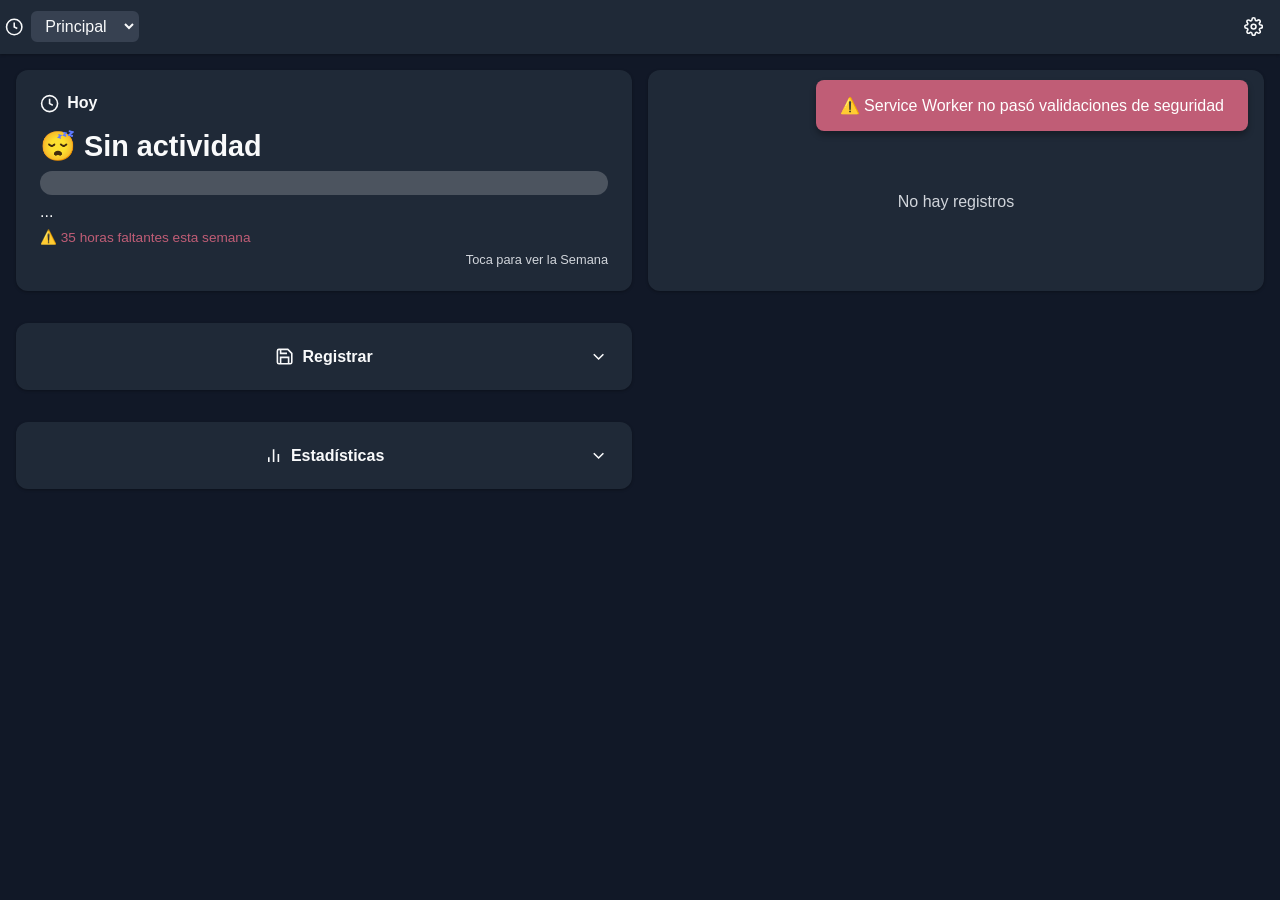
==== commit 55d31514: "Update Horarios.html" ====
--- a/Horarios.html
+++ b/Horarios.html
@@ -11,69 +11,62 @@
                  style-src 'self' 'unsafe-inline'; 
                  img-src 'self' data: https:; 
                  font-src 'self' data:; 
-                 connect-src 'self' https://api.github.com; 
+                 connect-src 'self'; 
                  object-src 'none'; 
                  base-uri 'self'; 
                  form-action 'self'; 
+                 frame-ancestors 'none'; 
                  upgrade-insecure-requests;">
+    <meta http-equiv="X-Frame-Options" content="DENY">
+    <meta http-equiv="X-Content-Type-Options" content="nosniff">
+    <meta http-equiv="X-XSS-Protection" content="1; mode=block">
     <meta name="referrer" content="no-referrer">
-    <meta name="mobile-web-app-capable" content="yes">
-    <meta name="apple-mobile-web-app-status-bar-style" content="default">
     <link rel="manifest" href="manifest.json">
-    <link rel="icon" type="image/svg+xml" href="./icon.svg">
+    <link rel="icon" type="image/png" href="icons/icon-192.png">
     <title>Horarios</title>
     <style>
         :root {
             /* --- Variables de Color (Tema Claro) --- */
-            --bg-body: #ffffff;
-            --bg-card: #f0f4f9;
+            --bg-body: #f9fafb;
+            --bg-card: #ffffff;
             --bg-header: #ffffff;
-            --text-main: #1f1f1f;
-            --text-muted: #444746 --text-inv: #ffffff;
-            --border: #dde3ea;
-            --input-bg: #dde3ea;
-            --input-focus: #dde3ea;
-            --c-blue: rgba(76, 114, 172, 0.8);
-            --c-green: rgba(76, 172, 140, 0.8);
-            --c-red: rgba(172, 90, 76, 0.8);
-            --c-purple: rgba(129, 76, 172, 0.8);
-            --c-gold: rgba(172, 155, 76, 0.8);
-            --c-gray-btn: #dde3ea;
-            --c-white: #ffffff;
-            --hover: #989ca0;
+            --text-main: #1f2937;
+            --text-muted: #6b7280;
+            --text-inv: #ffffff;
+            --border: #e5e7eb;
+            --input-bg: #ffffff;
+            --input-focus: #272450;
+            --c-blue: #5382e6;
+            --c-green: #60ac94;
+            --c-red: #c05d76;
+            --c-purple: #8b5cf6;
+            --c-gold: #d6af66;
+            --c-gray-btn: #4b5563;
+            --c-gray-light: #cbd5e1;
             --shadow: 0 1px 3px rgba(0, 0, 0, 0.1);
-            --radius: 20px;
+            --radius: 12px;
+            --bg-progress-bar: rgba(224, 224, 224, 0.3);
         }
 
         body.dark-mode {
             /* --- Variables de Color (Tema Oscuro) --- */
-            --bg-body: #131314;
-            --bg-card: #1e1f20;
-            --bg-header: #131314f6;
-            --text-main: #e3e3e3;
-            --text-muted: #b4b4b4;
-            --border: #313333;
-            --input-bg: #313333;
-            --input-focus: #313333;
-            --c-gray-btn: #313333;
-            --hover: #696e6d;
+            --bg-body: #111827;
+            --bg-card: #1f2937;
+            --bg-header: #1f2937;
+            --text-main: #f9fafb;
+            --text-muted: #d1d5db;
+            --border: #374151;
+            --input-bg: #374151;
+            --input-focus: #4b5563;
+            --c-gray-btn: #4b5563;
             --shadow: 0 1px 3px rgba(0, 0, 0, 0.3);
-        }
-
-        body.modal-open {
-            overflow: hidden !important;
+            --bg-progress-bar: rgba(255, 255, 255, 0.2);
         }
 
         * {
             margin: 0;
             padding: 0;
             box-sizing: border-box;
-            user-select: none;
-            -webkit-tap-highlight-color: transparent;
-        }
-
-        html {
-            scrollbar-gutter: stable;
         }
 
         body {
@@ -82,24 +75,22 @@
             color: var(--text-main);
             overflow-anchor: none;
             transition: background 0.3s, color 0.3s;
-            overflow-y: auto;
         }
 
         /* --- Layout & Contenedores --- */
         .container {
             max-width: 1400px;
             margin: 0 auto;
-            padding: 0.5rem;
+            padding: 1rem;
         }
 
         .header {
             background: var(--bg-header);
-            backdrop-filter: blur(10px);
-            padding: 0.6rem;
+            padding: 0.3rem;
             box-shadow: var(--shadow);
             position: sticky;
             top: 0;
-            z-index: 90;
+            z-index: 10;
             display: flex;
             justify-content: space-between;
             align-items: center;
@@ -111,16 +102,13 @@
             display: flex;
             align-items: center;
             gap: 0.5rem;
-            flex-shrink: 0;
-            margin-right: auto;
-            margin-left: 1rem;
         }
 
         .card,
         .modal-content {
             background: var(--bg-card);
             border-radius: var(--radius);
-            padding: 1.5rem 0.5rem;
+            padding: 1.5rem;
             margin-bottom: 1rem;
             box-shadow: var(--shadow);
             color: var(--text-main);
@@ -136,12 +124,34 @@
             color: var(--text-main);
         }
 
-        .modal h3 .version-text {
-            margin-left: auto;
-        }
-
         .card h2.no-margin {
             margin-bottom: 0;
+        }
+
+        @media (min-width: 1024px) {
+            .container {
+                display: grid;
+                grid-template-columns: 1fr 1fr;
+                gap: 1rem;
+                align-items: start;
+            }
+
+            .left-column {
+                display: flex;
+                flex-direction: column;
+                gap: 1rem;
+            }
+
+            .right-column {
+                position: sticky;
+                top: 4.5rem;
+            }
+
+            #lista-registros {
+                max-height: 650px;
+                overflow-y: auto;
+                padding: 0.5rem;
+            }
         }
 
         /* --- Scrollbar Reutilizable (Clase Utilitaria) --- */
@@ -150,25 +160,21 @@
             overflow-x: hidden;
         }
 
-        .custom-scroll::-webkit-scrollbar,
-        .perfil-list-container::-webkit-scrollbar {
-            width: 4px;
-        }
-
-        .custom-scroll::-webkit-scrollbar-track,
-        .perfil-list-container::-webkit-scrollbar-track {
+        .custom-scroll::-webkit-scrollbar {
+            width: 8px;
+        }
+
+        .custom-scroll::-webkit-scrollbar-track {
             background: var(--bg-body);
-            border-radius: var(--radius);
-        }
-
-        .custom-scroll::-webkit-scrollbar-thumb,
-        .perfil-list-container::-webkit-scrollbar-thumb {
+            border-radius: 4px;
+        }
+
+        .custom-scroll::-webkit-scrollbar-thumb {
             background: var(--border);
-            border-radius: var(--radius);
-        }
-
-        .custom-scroll::-webkit-scrollbar-thumb:hover,
-        .perfil-list-container::-webkit-scrollbar-thumb:hover {
+            border-radius: 4px;
+        }
+
+        .custom-scroll::-webkit-scrollbar-thumb:hover {
             background: var(--text-muted);
         }
 
@@ -190,7 +196,6 @@
         /* --- Formularios --- */
         .form-group {
             margin-bottom: 1rem;
-
         }
 
         label {
@@ -198,39 +203,25 @@
             font-size: 0.875rem;
             font-weight: 600;
             color: var(--text-muted);
-            margin: 0 0 0.25rem 0.5rem;
-            transition: opacity 0.3s ease, transform 0.3s ease, color 0.3s ease;
-            min-height: 1.2em;
-            line-height: 1.2;
-            will-change: transform, opacity;
+            margin-bottom: 0.25rem;
         }
 
         input,
         select {
             width: 100%;
             padding: 0.75rem;
-            border: 1px solid var(--border);
-            border-radius: var(--radius);
+            border: 2px solid var(--border);
+            border-radius: 8px;
             font-size: 1rem;
             background: var(--input-bg);
             color: var(--text-main);
-            height: 48px;
-            transition: border-color 0.2s, transform 0.3s, background 0.3s;
-        }
-
-        input:disabled,
-        select:disabled {
-            background-color: var(--bg-card);
-            color: var(--text-muted);
-            opacity: 1;
-            -webkit-text-fill-color: var(--text-muted);
-            /* Corrección para Safari/iOS */
-            cursor: not-allowed;
+            transition: border-color 0.2s;
         }
 
         input:focus,
         select:focus {
             outline: none;
+            border-color: var(--input-focus);
         }
 
         input.error {
@@ -252,8 +243,9 @@
         }
 
         .contenedor-fechas {
-            display: block;
+            display: flex;
             flex-direction: column;
+            gap: 0.5rem;
         }
 
         .input-number-group input {
@@ -268,8 +260,8 @@
         button {
             width: 100%;
             padding: 0.875rem;
-            border: 1px solid transparent;
-            border-radius: var(--radius);
+            border: none;
+            border-radius: 8px;
             font-weight: 600;
             font-size: 1rem;
             cursor: pointer;
@@ -278,7 +270,7 @@
             align-items: center;
             justify-content: center;
             gap: 0.5rem;
-            color: var(--text-main);
+            color: white;
             background: var(--c-gray-btn);
         }
 
@@ -293,39 +285,46 @@
             color: #6b7280;
         }
 
-        #btn-timer-main {
-            border: none;
-        }
-
         #btn-timer-main:disabled {
             display: none;
         }
 
         /* Variantes de botones */
-
-        .btn-register {
-            width: auto;
+        .btn-clean,
+        .btn-delete {
+            background: var(--c-red);
+        }
+
+        .btn-export {
+            background: var(--c-green);
+        }
+
+        .btn-backup,
+        .btn-edit,
+        .toast.info {
+            background: var(--c-blue);
+        }
+
+        .btn-cancel {
+            background: #4b5563;
+        }
+
+        #btn-cargar-mas {
+            margin: 1rem auto 0 auto;
+            display: none;
+        }
+
+        .btn-action-trigger {
+            width: 50%;
             padding: 17px;
             margin: -17px;
             background: transparent;
             color: var(--text-main);
         }
 
-        .btn-register .icon {
+        .btn-action-trigger .icon {
             animation: llamarAtencion 5s ease-in-out 1.2s 2;
             transform-origin: bottom;
-        }
-
-        #btn-toggle-ignorar-tf,
-        #btn-toggle-fondo,
-        #btn-toggle-gist-backup,
-        #btn-toggle-gist-merge {
-            justify-content: center;
-            padding: 0.875rem 1rem;
-            border: 1px solid var(--border);
-            color: var(--text-main);
-            transition: background 0.2s, color 0.2s, border-color 0.2s;
-            flex: 1;
         }
 
         .icon-btn,
@@ -336,13 +335,27 @@
             padding: 0.5rem;
             min-width: 44px;
             height: 44px;
+            background: transparent;
             color: var(--text-main);
-            touch-action: manipulation;
-        }
-
-        .icon-btn,
+        }
+
+        .icon-btn:hover,
+        .time-btn:hover,
+        .btn-increment:hover,
+        .filter-btn:hover {
+            transform: scale(1.05);
+        }
+
+        .time-btn,
+        .btn-increment {
+            background: var(--border);
+            border: none;
+        }
+
         .filter-btn {
-            background: transparent;
+            width: 50px;
+            height: 50px;
+            border: none;
         }
 
         .filter-btn.filtro-activo {
@@ -358,55 +371,26 @@
         .btn-group {
             display: flex;
             gap: 0.5rem;
-            margin-top: 0.75rem;
-            align-items: center;
+            margin-top: 0.5rem;
         }
 
         .config-actions {
+            margin-top: 2rem;
             display: flex;
             flex-direction: column;
-            gap: 0.75rem;
-        }
-
-        .config-actions>label {
-            margin-bottom: -0.5rem;
+            gap: 1rem;
         }
 
         /* --- Stats & Progreso --- */
-        /* Fondo abstracto stats-card */
-        .stats-card {
-            position: relative;
-            overflow: hidden;
-        }
-
-        .stats-card-bg {
-            position: absolute;
-            inset: 0;
-            pointer-events: none;
-            z-index: 0;
-            transition: opacity 0.6s ease;
-        }
-
-        .stats-card-bg svg {
-            width: 100%;
-            height: 100%;
-        }
-
-        .stats-card-content {
-            position: relative;
-            z-index: 1;
-        }
-
         .stats-card {
             cursor: pointer;
-            border: 1px solid transparent;
-            border-left: 4px solid transparent;
-            transition: transform 0.15s ease-out, opacity 0.15s ease-out, box-shadow 0.3s, border-color 0.3s;
-            min-height: 14rem;
-        }
-
-        #stats-card.timer-running {
-            border-left-color: var(--c-red) !important;
+            transition: transform 0.3s;
+        }
+
+        /* --- Efecto Timer en Tarjeta Principal --- */
+        .stats-card.timer-running {
+            border: 1px solid var(--c-red);
+            animation: pulse-card 2s infinite;
         }
 
         .stats-number {
@@ -415,51 +399,19 @@
             margin: 0.5rem 0;
         }
 
-        /* Animación de contenido interno de stats-card */
-        .stats-card-content {
-            transition: opacity 0.3s ease, transform 0.3s ease;
-        }
-
-        /* Estados del borde lateral */
-        .stats-card.border-blue {
-            border-left-color: var(--c-blue) !important;
-        }
-
-        .stats-card.border-green {
-            border-left-color: var(--c-green) !important;
-        }
-
-        .stats-card.border-red {
-            border-left-color: var(--c-red) !important;
-        }
-
-        .stats-card.border-purple {
-            border-left-color: var(--c-purple) !important;
-        }
-
-        .stats-card.border-gold {
-            border-left-color: var(--c-gold) !important;
-        }
-
-        .stats-card.border-transparent {
-            border-left-color: transparent !important;
-        }        
-
         .progress-bar {
             width: 100%;
-            height: 4px;
-            background: transparent;
-            border-radius: var(--radius);
+            height: 24px;
+            background: var(--bg-progress-bar);
+            border-radius: 12px;
             overflow: hidden;
-            margin: 1rem 0;
+            margin: 0.5rem 0;
         }
 
         .progress-fill {
             height: 100%;
             background: var(--bg-card);
             transition: width 0.5s;
-            position: relative;
-            overflow: hidden;
         }
 
         .progress-fill.blue {
@@ -478,48 +430,41 @@
             background: var(--c-purple) !important;
         }
 
-        .progress-fill.gold {
-            background: var(--c-gold) !important;
-        }
-
-        .progress-fill.shimmer::after {
-            content: '';
-            position: absolute;
-            top: 0;
-            left: -60%;
-            width: 50%;
-            height: 100%;
-            background: linear-gradient(90deg, transparent, rgba(255, 255, 255, 0.35), transparent);
-            animation: shimmer 5s ease-in-out infinite;
-        }
-
         /* --- Lista de Registros --- */
+        .registro-grupo-titulo {
+            margin: 1rem;
+            color: var(--text-muted);
+            font-size: 18px;
+        }
+
         .registro-item {
             border: 1px solid var(--border);
-            border-radius: var(--radius);
+            border-radius: 8px;
             padding: 1rem;
-            margin-bottom: 0.5rem;
+            margin: 0.5rem;
             display: flex;
             justify-content: space-between;
             align-items: start;
             cursor: pointer;
+            transition: all 0.2s;
             background: var(--input-bg);
             content-visibility: auto;
             contain-intrinsic-size: 85px;
         }
 
-        .registro-item.hoy::before {
-            content: "HOY";
-            position: absolute;
-            bottom: 8px;
-            right: 8px;
-            border: 2px solid var(--text-main);
-            color: var(--text-main);
-            font-size: 0.75rem;
-            font-weight: 700;
-            padding: 0.1rem 1rem 0.1rem 1rem;
-            border-radius: var(--radius);
-            letter-spacing: 0.5px;
+        .registro-item:hover,
+        .card-header-clickable:hover,
+        .stats-card:hover,
+        button:hover {
+            transform: scale(1.02);
+        }
+
+        .registro-item:active {
+            transform: scale(1);
+        }
+
+        .registro-item.hoy {
+            border-left: 5px solid var(--text-main);
         }
 
         .registro-info {
@@ -538,47 +483,26 @@
         }
 
         .registro-total {
-            font-size: 0.75rem;
+            font-size: 0.875rem;
             font-weight: 600;
+            color: var(--c-gold);
             margin-top: 0.25rem;
-            color: var(--c-white);
-            display: inline-block;
-            border-radius: var(--radius);
-            padding: .1rem 1rem .1rem 1rem;
-        }
-
-        .registro-total.green-text,
-        .calendario-dia.dia-normal,
-        .toast.success {
-            background: var(--c-green);
-        }
-
-        .registro-total.red-text,
-        .calendario-dia.dia-incompleto,
-        .registro-total.red-text-bg,
-        .toast.error,
-        .toast.warning,
-        .calendario-dia.dia-especial-red {
-            background: var(--c-red);
-        }
-
-        .registro-total.purple-text,
-        .calendario-dia.dia-especial-purple {
-            background: var(--c-purple);
-        }
-
-        .registro-total.gold-text,
-        .calendario-dia.dia-especial-gold,
+        }
+
+        .registro-total.green-text {
+            color: var(--c-green);
+        }
+
+        .registro-total.red-text {
+            color: var(--c-red);
+        }
+
+        .registro-total.purple-text {
+            color: var(--c-purple);
+        }
+
         .registro-total.yellow-text {
-            background: var(--c-gold);
-        }
-
-        .registro-total.blue-text-bg,
-        .calendario-dia.dia-especial-blue,
-        .registro-total.blue-text,
-        .calendario-dia.dia-en-curso,
-        .toast.info {
-            background: var(--c-blue);
+            color: var(--c-gold);
         }
 
         /* --- Modal & Utilidades --- */
@@ -596,9 +520,9 @@
             z-index: 100;
             align-items: center;
             justify-content: center;
-            padding: 0.25rem;
-            backdrop-filter: blur(10px);
-            transition: opacity 0.3s, visibility 0.3s;
+            padding: 1rem;
+            backdrop-filter: blur(2px);
+            transition: all 0.3s;
         }
 
         .modal.show {
@@ -608,51 +532,8 @@
         }
 
         .modal-content {
-            transform: translateY(24px) scale(0.96);
-            transition: transform 0.35s cubic-bezier(0.34, 1.56, 0.64, 1), opacity 0.25s ease;
-            opacity: 0;
             max-width: 450px;
             width: 100%;
-        }
-
-        .modal.show .modal-content {
-            transform: translateY(0) scale(1);
-            opacity: 1;
-        }
-
-        /* Modal config scrollable con header y footer sticky */
-        #modal-config .modal-content {
-            display: flex;
-            flex-direction: column;
-            max-height: 90vh;
-            overflow: hidden;
-        }
-
-        #modal-config .modal-config-header {
-            flex-shrink: 0;
-            position: sticky;
-            top: 0;
-            background: var(--bg-card);
-            z-index: 2;
-            padding-bottom: 0.5rem;
-            border-bottom: 1px solid var(--border);
-            margin-bottom: 0.5rem;
-        }
-
-        #modal-config .modal-config-body {
-            flex: 1;
-            overflow-y: auto;
-            padding-right: 0.25rem;
-        }
-
-        #modal-config .modal-config-footer {
-            flex-shrink: 0;
-            position: sticky;
-            bottom: 0;
-            background: var(--bg-card);
-            z-index: 2;
-            border-top: 1px solid var(--border);
-            margin-top: 0.5rem;
         }
 
         .modal-title-block {
@@ -668,18 +549,17 @@
             background: #1f2937;
             color: white;
             padding: 1rem 1.5rem;
-            border-radius: var(--radius);
+            border-radius: 8px;
             box-shadow: 0 4px 6px rgba(0, 0, 0, 0.3);
             opacity: 0;
             transform: translateX(100px);
-            transition: opacity 0.3s, transform 0.3s;
+            transition: all 0.3s;
             z-index: 1000;
             display: flex;
             align-items: center;
             gap: 0.75rem;
             white-space: pre-line;
             pointer-events: none;
-            backdrop-filter: blur(3px);
         }
 
         .toast.show {
@@ -688,16 +568,25 @@
             pointer-events: auto;
         }
 
+        .toast.success {
+            background: var(--c-green);
+        }
+
+        .toast.error,
+        .toast.warning {
+            background: var(--c-red);
+        }
+
         /* --- Animaciones y Textos --- */
-        @keyframes slideDownFade {
+        @keyframes zoomIn {
             from {
                 opacity: 0;
-                transform: translateY(-20px);
+                transform: scale(0.8);
             }
 
             to {
                 opacity: 1;
-                transform: translateY(0);
+                transform: scale(1);
             }
         }
 
@@ -732,26 +621,43 @@
             }
         }
 
-        @keyframes fade-blur {
+        @keyframes slideDown {
             from {
                 opacity: 0;
-                filter: blur(5px);
-                background-color: var(--c-green)
+                max-height: 0;
+                overflow: hidden;
             }
 
             to {
                 opacity: 1;
-                filter: blur(0);
+                max-height: 1000px;
             }
         }
 
-        @keyframes pulse {
+        @keyframes highlight-fade {
+            0% {
+                background-color: var(--c-green);
+                /* Color del destello */
+                transform: scale(1.02);
+                box-shadow: 0 0 10px rgba(0, 0, 0, 0.2);
+            }
+
+            100% {
+                background-color: var(--input-bg);
+                transform: scale(1);
+                box-shadow: none;
+            }
+        }
+
+        /* Animación de pulso específica para la tarjeta (más suave) */
+        @keyframes pulse-card {
             0% {
                 box-shadow: 0 0 0 0 rgba(192, 93, 118, 0.4);
             }
 
             70% {
-                box-shadow: 0 0 0 10px rgba(192, 93, 118, 0);
+                box-shadow: 0 0 0 15px rgba(192, 93, 118, 0);
+                /* Expansión de la sombra */
             }
 
             100% {
@@ -759,22 +665,8 @@
             }
         }
 
-        @keyframes shimmer {
-            0% {
-                left: -80%;
-            }
-
-            20% {
-                left: 130%;
-            }
-
-            100% {
-                left: 130%;
-            }
-        }
-
         .animated-card {
-            animation: slideDownFade 0.5s cubic-bezier(0.25, 0.46, 0.45, 0.94) backwards;
+            animation: zoomIn 0.5s cubic-bezier(0.25, 0.46, 0.45, 0.94) backwards;
         }
 
         .toggle-hint,
@@ -801,145 +693,34 @@
             margin-top: 1rem;
         }
 
+        @media (max-width: 640px) {
+            .stats-grid {
+                grid-template-columns: 1fr;
+            }
+        }
+
+        /* --- Grupos de Registros Expandibles --- */
+        .registro-grupo-container {
+            margin: 0;
+        }
+
+        .registro-grupo-detalle {
+            margin-top: 0.5rem;
+            animation: slideDown 0.3s ease-out;
+        }
+
+        .registro-grupo-detalle .registro-item {
+            margin: 0.25rem 0;
+            background: var(--bg-body);
+        }
+
+        /* --- Select personalizado --- */
+
+        select:hover {
+            border-color: var(--text-muted);
+        }
+
         /* --- Colapso de formulario --- */
-        /* CALENDARIO */
-        .calendario-grid {
-            display: grid;
-            grid-template-columns: repeat(7, 1fr);
-            gap: 4px;
-            margin-top: 0.75rem;
-        }
-
-        .calendario-dia-nombre {
-            text-align: center;
-            font-weight: 600;
-            color: var(--text-main);
-            padding: 4px 0;
-            font-size: 0.9rem;
-        }
-
-        .calendario-dia {
-            aspect-ratio: 1;
-            display: flex;
-            align-items: center;
-            justify-content: center;
-            border-radius: 50%;
-            font-size: 0.82rem;
-            font-weight: 500;
-            cursor: default;
-            position: relative;
-            transition: opacity 0.15s;
-        }
-
-        .calendario-dia.dia-filtrado,
-        .calendario-filtro-activo .calendario-dia.dia-sin-registro {
-            opacity: 0.25;
-        }
-
-        .calendario-dia.vacio {
-            visibility: hidden;
-        }
-
-        .calendario-dia.hoy {
-            outline: 2px solid var(--text-muted);
-            outline-offset: -2px;
-            font-weight: 700;
-        }
-
-        .calendario-dia.dia-sin-registro {
-            color: var(--text-muted);
-        }
-
-        /* --- Popup quick-view calendario --- */
-        .cal-popup {
-            position: fixed;
-            z-index: 200;
-            background: var(--bg-card);
-            border: 1px solid var(--border);
-            border-radius: var(--radius);
-            box-shadow: 0 4px 20px rgba(0, 0, 0, 0.18);
-            padding: 0.75rem 1rem;
-            min-width: 160px;
-            max-width: 220px;
-            display: flex;
-            flex-direction: column;
-            gap: 0.4rem;
-            pointer-events: all;
-            animation: slideDownFade 0.15s ease;
-        }
-
-        .cal-popup-fecha {
-            font-size: 0.78rem;
-            font-weight: 700;
-            color: var(--text-muted);
-            text-transform: capitalize;
-            letter-spacing: 0.03em;
-        }
-
-        .cal-popup-info {
-            font-size: 1rem;
-            font-weight: 700;
-            color: var(--text-main);
-        }
-
-        .cal-popup-badge {
-            display: inline-block;
-            font-size: 0.78rem;
-            font-weight: 600;
-            color: var(--c-white);
-            border-radius: var(--radius);
-            padding: 0.1rem 0.7rem;
-            width: fit-content;
-        }
-
-        .cal-popup-btn-edit {
-            margin-top: 0.2rem;
-            display: flex;
-            align-items: center;
-            justify-content: center;
-            gap: 0.4rem;
-            width: 100%;
-            padding: 0.5rem 0.75rem;
-            background: var(--c-gray-btn);
-            border: 1px solid var(--border);
-            border-radius: var(--radius);
-            font-size: 0.85rem;
-            font-weight: 600;
-            cursor: pointer;
-            color: var(--text-main);
-        }
-
-        .calendario-nav {
-            display: flex;
-            align-items: center;
-            justify-content: space-between;
-            margin-top: 0.5rem;
-        }
-
-        .calendario-nav button {
-            background: none;
-            border: 1px solid transparent;
-            cursor: pointer;
-            color: var(--text-muted);
-            border-radius: var(--radius);
-            display: flex;
-            align-items: center;
-            justify-content: center;
-            padding: 4px;
-            flex-shrink: 0;
-            width: 44px;
-            height: 44px;
-        }
-
-        .calendario-titulo {
-            font-size: 0.9rem;
-            font-weight: 600;
-            color: var(--text-main);
-            text-transform: capitalize;
-            flex: 1;
-            padding-left: 1rem;
-        }
-
         .form-collapsible {
             max-height: 0;
             overflow: hidden;
@@ -948,28 +729,55 @@
         }
 
         .form-collapsible.expanded {
-            max-height: 700px;
+            max-height: 1000px;
             opacity: 1;
         }
 
-        /* Animación al crear y eliminar registro */
+        .collapse-toggle {
+            cursor: pointer;
+            transition: transform 0.3s;
+            display: inline-flex;
+            align-items: center;
+            justify-content: center;
+        }
+
+        .collapse-toggle.rotated {
+            transform: rotate(180deg);
+        }
+
+        /* Animación de destello suave */
+
+
         .nuevo-registro-animacion {
-            animation: fade-blur 0.5s ease-out forwards;
-            transform-origin: center;
+            animation: highlight-fade 2s ease-out forwards;
             z-index: 10;
             position: relative;
         }
 
-        /* Animación del boton tiempo fuera*/
         .timer-btn.running {
             color: var(--c-red);
             border-color: var(--c-red);
             animation: pulse 2s infinite;
         }
 
+        @keyframes pulse {
+            0% {
+                box-shadow: 0 0 0 0 rgba(192, 93, 118, 0.4);
+            }
+
+            70% {
+                box-shadow: 0 0 0 10px rgba(192, 93, 118, 0);
+            }
+
+            100% {
+                box-shadow: 0 0 0 0 rgba(192, 93, 118, 0);
+            }
+        }
+
         /* Estilos para cabeceras colapsables */
         .card-header-clickable {
             cursor: pointer;
+            user-select: none;
             display: flex;
             justify-content: center;
             align-items: center;
@@ -982,349 +790,92 @@
             transition: transform 0.3s ease;
             position: absolute;
             right: 0;
+            user-select: none;
         }
 
         .chevron.rotated {
             transform: rotate(180deg);
         }
 
-        /* Estilos para meses colapsables */
-        .registro-mes-container {
-            margin: 0;
-            scroll-margin-top: 5rem;
-        }
-
-        .registro-mes-header {
-            margin: 1rem 0rem;
-            color: var(--text-muted);
-            font-size: 18px;
-            transition: color 0.2s;
-            cursor: pointer;
+        /* modal informacion transiciones suaves y scrool */
+        .ayuda-scroll-container {
+            scroll-behavior: smooth;
+        }
+
+        .indice-lista {
+            list-style: none;
+            padding: 0;
+            margin-bottom: 1.5rem;
+            background: var(--input-bg);
+            padding: 1rem;
+            border-radius: 8px;
+            border: 1px solid var(--border);
+        }
+
+        .indice-item {
+            margin-bottom: 0.5rem;
+        }
+
+        .indice-link {
+            color: var(--text-main);
+            text-decoration: none;
+            font-weight: 500;
             display: flex;
             align-items: center;
             gap: 0.5rem;
         }
 
-        .registro-mes-header:hover {
+        .indice-link:hover {
+            text-decoration: underline;
+        }
+
+        .volver-arriba {
+            display: inline-block;
+            margin-top: 0.5rem;
+            font-size: 0.8rem;
+            color: var(--text-muted);
+            text-decoration: none;
+        }
+
+        .header {
+            background: var(--bg-header);
+            padding: 0.3rem;
+            box-shadow: var(--shadow);
+            position: sticky;
+            top: 0;
+            z-index: 10;
+            display: flex;
+            justify-content: space-between;
+            align-items: center;
+        }
+
+        .header h1 {
+            font-size: 1.25rem;
             color: var(--text-main);
-        }
-
-        .registro-mes-detalle {
-            overflow: hidden;
-            max-height: 0;
-            opacity: 0;
-            transition: max-height 0.3s ease-out, opacity 0.3s ease-out;
-        }
-
-        .registro-mes-detalle.expanded {
-            max-height: 3500px;
-            opacity: 1;
-        }
-
-        .chevron-mes {
-            width: 1em;
-            height: 1em;
-            fill: none;
-            stroke: currentColor;
-            stroke-width: 2;
-            flex-shrink: 0;
-            transition: transform 0.3s ease;
-        }
-
-        /* Botón de perfil en el Header */
-        .header-profile-btn {
-            background: transparent;
-            border: 1px solid var(--border);
-            border-radius: var(--radius);
-            padding: 0.25rem 0.75rem;
-            color: var(--text-main);
-            font-size: 0.9rem;
-            font-weight: 600;
             display: flex;
             align-items: center;
             gap: 0.5rem;
+        }
+
+        /* Nuevo: Selector de perfil */
+        #selector-perfil {
+            font-size: 1rem;
+            padding: 0.25rem 0.5rem;
+            border: 2px solid var(--border);
+            border-radius: 6px;
+            background: var(--input-bg);
+            color: var(--text-main);
             cursor: pointer;
-            transition: border-color 0.2s;
-            width: auto;
-            max-width: 160px;
-        }
-
-
-
-        .header-profile-btn span {
-            white-space: nowrap;
-            overflow: hidden;
-            text-overflow: ellipsis;
-            display: block;
-        }
-
-        /* Lista de perfiles en el modal */
-        .perfil-list-container {
-            display: flex;
-            flex-direction: column;
-            gap: 0.5rem;
-            max-height: 300px;
-            overflow-y: auto;
-            overflow-x: hidden;
-            padding: 5px;
-        }
-
-        .btn-perfil-select {
-            background: var(--input-bg);
-            border: 1px solid var(--border);
-            color: var(--text-main);
-            padding: 1rem;
-            text-align: left;
-            border-radius: var(--radius);
-            display: flex;
-            justify-content: space-between;
-            align-items: center;
-            gap: 0.5rem;
-            transition: border-color 0.2s, background 0.2s;
-        }
-
-        .btn-perfil-select.activo {
-            border-color: var(--c-green);
-            background: rgba(96, 172, 148, 0.1);
-            font-weight: bold;
-        }
-
-        .btn-activo {
-            background: rgba(96, 172, 148, 0.1) !important;
-            color: var(--c-green) !important;
-            border-color: var(--c-green) !important;
-            font-weight: bold !important;
-        }
-
-        .btn-perfil-info {
-            flex: 1;
-            display: flex;
-            flex-direction: column;
-            gap: 0.25rem;
-            pointer-events: none;
-        }
-
-        .btn-perfil-nombre {
-            font-size: 1rem;
-            font-weight: 600;
-        }
-
-        .btn-perfil-badge {
-            font-size: 0.8rem;
-            color: var(--text-muted);
-        }
-
-        .btn-perfil-edit {
-            background: transparent;
-            border: 1px solid var(--border);
-            color: var(--text-muted);
-            padding: 0.5rem;
-            min-width: 40px;
-            width: 40px;
-            height: 40px;
-            border-radius: var(--radius);
-            display: flex;
-            align-items: center;
-            justify-content: center;
-            flex-shrink: 0;
-            transition: border-color 0.2s;
-        }
-
-        .btn-perfil-edit .icon {
-            width: 1em;
-            height: 1em;
-            font-size: 18px;
-        }
-
-        /* Transición suave entre modos */
-        #modo-normal,
-        #modo-lote {
-            transition: opacity 0.3s ease, transform 0.3s ease;
-        }
-
-        /* Transición suave entre meses en estadísticas */
-        #form-stats,
-        #calendario-grid,
-        #lista-registros,
-        #vista-calendario-historico {
-            transition: max-height 0.3s ease-out, opacity 0.3s ease-out, transform 0.3s ease;
-        }
-
-        .fade-out {
-            opacity: 0;
-            transform: translateY(-10px);
-        }
-
-        .stats-card-content.fade-out {
-            opacity: 0;
-            transform: translateY(-10px);
-        }
-
-        .separador-semana {
-            height: 0;
-            background: transparent;
-            margin: 1.5rem auto;
-            border: none;
-            width: 100%;
-        }
-
-        /* --- Selector de Días Semanales --- */
-        .week-selector {
-            display: flex;
-            justify-content: space-between;
-            gap: 1px;
-            margin-bottom: 0.5rem;
-            flex-wrap: wrap;
-        }
-
-        .day-checkbox {
-            position: relative;
-            cursor: pointer;
-            flex: 1 1 0;
-            min-width: 0;
-        }
-
-        .day-checkbox input {
-            position: absolute;
-            opacity: 0;
-            cursor: pointer;
-            height: 0;
-            width: 0;
-        }
-
-        .day-checkbox span {
-            display: flex;
-            align-items: center;
-            justify-content: center;
-            width: 100%;
-            height: 38px;
-            border: 1px solid var(--border);
-            border-radius: var(--radius);
-            font-size: 0.85rem;
-            font-weight: 600;
-            color: var(--text-muted);
-            transition: background 0.2s, color 0.2s, border-color 0.2s, transform 0.2s;
-        }
-
-        .day-checkbox input:checked~span {
-            background: rgba(96, 172, 148, 0.1);
-            color: var(--c-green);
-            border: 1px solid var(--c-green);
-            font-weight: bold;
-            transform: scale(1.1);
-        }
-
-        /* Estado colapsado de botones histórico */
-        #botones-historico {
-            max-height: 0;
-            overflow: hidden;
-            opacity: 0;
-            transition: max-height 0.3s ease-out, opacity 0.3s ease-out, padding 0.3s ease-out, margin 0.3s ease-out;
-            padding-top: 0;
-            margin-bottom: 0;
-        }
-
-        #botones-historico.expanded {
-            max-height: 100px;
-            opacity: 1;
-            padding-top: 0.5rem;
-            margin-bottom: 0.5rem;
-        }
-
-        /* Histórico necesita más altura que las otras tarjetas */
-        #contenido-historico.expanded {
-            max-height: 5000px;
-        }
-
-        /* Animación de feedback en inputs de registro */
-        .input-agregado-animacion {
-            animation: fade-blur 0.5s ease-out forwards;
-        }
-
-        #btn-toggle-periodo {
-            width: 100px;
-            height: 48px;
-            padding: 0.25rem 0;
-            font-size: 0.8rem;
-            gap: 0.25rem;
-            flex-shrink: 0;
-            justify-content: center;
-        }
-
-        .stat-value {
-            color: var(--text-muted)
-        }
-
-        /* moviles */
-        @media (min-width: 500px) {
-            .header-profile-btn {
-                max-width: 300px;
-            }
-        }
-
-        /* --- Hovers de botones --- */
-        @media (hover: hover) and (pointer: fine) {
-
-            .icon-btn:hover:not(:disabled),
-            .time-btn:hover:not(:disabled),
-            .btn-increment:hover:not(:disabled),
-            .filter-btn:hover:not(:disabled),
-            .btn-delete:hover:not(:disabled),
-            .btn-cancel:hover:not(:disabled),
-            .btn-export:hover:not(:disabled),
-            .btn-backup:hover:not(:disabled),
-            .btn-edit:hover:not(:disabled),
-            #btn-toggle-fondo:hover:not(:disabled),
-            #btn-toggle-gist-backup:hover:not(:disabled),
-            #btn-toggle-gist-merge:hover:not(:disabled),
-            #btn-toggle-ignorar-tf:hover:not(:disabled),
-            .registro-item:hover,
-            .header-profile-btn:hover,
-            .btn-perfil-select:hover,
-            .day-checkbox:hover span,
-            .btn-perfil-edit:hover {
-                border: 1px solid var(--hover);
-            }
-
-            .calendario-nav button:hover:not(:disabled) {
-                border-color: var(--hover);
-            }
-        }
-
-        @media (min-width: 1024px) {
-            .container {
-                display: grid;
-                grid-template-columns: minmax(350px, 1fr) minmax(400px, 1fr);
-                gap: 1.5rem;
-                align-items: start;
-                padding: 1.5rem;
-            }
-
-            .left-column {
-                display: flex;
-                flex-direction: column;
-            }
-
-            .right-column {
-                position: sticky;
-                top: 4.5rem;
-            }
-
-            #lista-registros {
-                max-height: 1100px;
-                overflow-y: auto;
-                padding-right: 0.5rem;
-                scrollbar-gutter: stable;
-            }
-
-            .card,
-            .modal-content {
-                padding: 1.5rem 1rem 1.5rem 1rem;
-            }
-
-            .week-selector {
-                gap: 5px;
-            }
+            max-width: 200px;
+        }
+
+        #selector-perfil:hover {
+            border-color: var(--text-muted);
+        }
+
+        #selector-perfil:focus {
+            outline: none;
+            border-color: var(--input-focus);
         }
     </style>
 </head>
@@ -1358,23 +909,11 @@
                 <line x1="18.36" y1="5.64" x2="19.78" y2="4.22"></line>
             </g>
         </symbol>
-        <symbol id="icon-combine" viewBox="0 0 24 24" fill="none" stroke="currentColor" stroke-width="2"
-            stroke-linecap="round" stroke-linejoin="round">
-            <path d="M4 6h4l4 6h8" class="icon-line"></path>
-            <path d="M4 18h4l4-6" class="icon-line"></path>
-        </symbol>
-        <symbol id="icon-replace-swap" viewBox="0 0 24 24" fill="none" stroke="currentColor" stroke-width="2"
-            stroke-linecap="round" stroke-linejoin="round">
-            <polyline points="17 4 21 8 17 12"></polyline>
-            <line x1="3" y1="8" x2="21" y2="8"></line>
-            <polyline points="7 20 3 16 7 12"></polyline>
-            <line x1="21" y1="16" x2="3" y2="16"></line>
-        </symbol>
-        <symbol id="icon-settings" viewBox="0 0 24 24" fill="none" stroke="currentColor" stroke-width="2"
-            stroke-linecap="round" stroke-linejoin="round">
+        <symbol id="icon-settings" viewBox="0 0 24 24">
+            <circle cx="12" cy="12" r="3" class="icon-line" stroke="currentColor"></circle>
             <path
-                d="M14.7 6.3a1 1 0 0 0 0 1.4l1.6 1.6a1 1 0 0 0 1.4 0l3.77-3.77a6 6 0 0 1-7.94 7.94l-6.91 6.91a2.12 2.12 0 0 1-3-3l6.91-6.91a6 6 0 0 1 7.94-7.94l-3.76 3.76z">
-            </path>
+                d="M19.4 15a1.65 1.65 0 0 0 .33 1.82l.06.06a2 2 0 0 1 0 2.83 2 2 0 0 1-2.83 0l-.06-.06a1.65 1.65 0 0 0-1.82-.33 1.65 1.65 0 0 0-1 1.51V21a2 2 0 0 1-2 2 2 2 0 0 1-2-2v-.09A1.65 1.65 0 0 0 9 19.4a1.65 1.65 0 0 0-1.82.33l-.06.06a2 2 0 0 1-2.83 0 2 2 0 0 1 0-2.83l.06-.06a1.65 1.65 0 0 0 .33-1.82 1.65 1.65 0 0 0-1.51-1H3a2 2 0 0 1-2-2 2 2 0 0 1 2-2h.09A1.65 1.65 0 0 0 4.6 9a1.65 1.65 0 0 0-.33-1.82l-.06-.06a2 2 0 0 1 0-2.83 2 2 0 0 1 2.83 0l.06.06a1.65 1.65 0 0 0 1.82.33H9a1.65 1.65 0 0 0 1-1.51V3a2 2 0 0 1 2-2 2 2 0 0 1 2 2v.09a1.65 1.65 0 0 0 1 1.51 1.65 1.65 0 0 0 1.82-.33l.06-.06a2 2 0 0 1 2.83 0 2 2 0 0 1 0 2.83l-.06.06a1.65 1.65 0 0 0-.33 1.82V9a1.65 1.65 0 0 0 1.51 1H21a2 2 0 0 1 2 2 2 2 0 0 1-2 2h-.09a1.65 1.65 0 0 0-1.51 1z"
+                class="icon-line" stroke="currentColor"></path>
         </symbol>
         <symbol id="icon-clock" viewBox="0 0 24 24">
             <circle cx="12" cy="12" r="10" class="icon-line" stroke="currentColor"></circle>
@@ -1451,21 +990,30 @@
             <path d="M7 11V7a5 5 0 0 1 10 0v4" class="icon-line" stroke="currentColor"></path>
             <line x1="12" y1="16" x2="12" y2="16.01" class="icon-line" stroke-width="3" stroke="currentColor"></line>
         </symbol>
-        <symbol id="icon-landscape" viewBox="0 0 24 24" fill="none" stroke="currentColor" stroke-width="2"
-            stroke-linecap="round" stroke-linejoin="round">
-            <circle cx="17" cy="6" r="2" />
-            <polyline points="1,20 7,10 11,15" />
-            <polyline points="9,20 14,9 19,20" />
-            <line x1="1" y1="20" x2="23" y2="20" />
-        </symbol>
         <symbol id="icon-stats" viewBox="0 0 24 24">
             <line x1="18" y1="20" x2="18" y2="10" class="icon-line" stroke="currentColor"></line>
             <line x1="12" y1="20" x2="12" y2="4" class="icon-line" stroke="currentColor"></line>
             <line x1="6" y1="20" x2="6" y2="14" class="icon-line" stroke="currentColor"></line>
         </symbol>
+        <symbol id="icon-merge" viewBox="0 0 24 24">
+            <line x1="6" y1="6" x2="12" y2="12" class="icon-line" stroke="currentColor"></line>
+            <line x1="18" y1="6" x2="12" y2="12" class="icon-line" stroke="currentColor"></line>
+            <line x1="12" y1="12" x2="12" y2="18" class="icon-line" stroke="currentColor"></line>
+            <circle cx="6" cy="6" r="2" fill="currentColor"></circle>
+            <circle cx="18" cy="6" r="2" fill="currentColor"></circle>
+            <circle cx="12" cy="18" r="2" fill="currentColor"></circle>
+        </symbol>
         <symbol id="icon-plus" viewBox="0 0 24 24">
             <line x1="12" y1="5" x2="12" y2="19" class="icon-line" stroke="currentColor"></line>
             <line x1="5" y1="12" x2="19" y2="12" class="icon-line" stroke="currentColor"></line>
+        </symbol>
+        <symbol id="icon-coffee" viewBox="0 0 24 24">
+            <path d="M18 8h1a4 4 0 0 1 0 8h-1" class="icon-line" stroke="currentColor" fill="none"></path>
+            <path d="M2 8h16v9a4 4 0 0 1-4 4H6a4 4 0 0 1-4-4V8z" class="icon-line" stroke="currentColor" fill="none">
+            </path>
+            <line x1="6" y1="1" x2="6" y2="4" class="icon-line" stroke="currentColor"></line>
+            <line x1="10" y1="1" x2="10" y2="4" class="icon-line" stroke="currentColor"></line>
+            <line x1="14" y1="1" x2="14" y2="4" class="icon-line" stroke="currentColor"></line>
         </symbol>
         <symbol id="icon-chevron-down" viewBox="0 0 24 24">
             <polyline points="6 9 12 15 18 9" class="icon-line" stroke="currentColor" stroke-width="2" fill="none">
@@ -1479,51 +1027,26 @@
             <rect x="3" y="11" width="18" height="11" rx="2" ry="2" class="icon-line" stroke="currentColor"></rect>
             <path d="M7 11V7a5 5 0 0 1 9.9-1" class="icon-line" stroke="currentColor"></path>
         </symbol>
-        <symbol id="icon-briefcase" viewBox="0 0 24 24">
-            <rect x="2" y="7" width="20" height="14" rx="2" ry="2" class="icon-line" stroke="currentColor"></rect>
-            <path d="M16 21V5a2 2 0 0 0-2-2h-4a2 2 0 0 0-2 2v16" class="icon-line" stroke="currentColor"></path>
-        </symbol>
-        <symbol id="icon-cloud" viewBox="0 0 24 24" fill="none" stroke="currentColor" stroke-width="2"
-            stroke-linecap="round" stroke-linejoin="round">
-            <path d="M18 10h-1.26A8 8 0 1 0 9 20h9a5 5 0 0 0 0-10z" />
-        </symbol>
-        <symbol id="icon-cloud-upload" viewBox="0 0 24 24" fill="none" stroke="currentColor" stroke-width="2"
-            stroke-linecap="round" stroke-linejoin="round">
-            <path
-                d="M12 2C9.5 2 7.3 3.4 6.2 5.5C4.9 5.2 3 6.3 3 8.5C3 10.4 4.6 12 6.5 12H17.5C19.4 12 21 10.4 21 8.5C21 6.5 19.3 5 17.5 5C17.1 3.3 15.7 2 14 2" />
-            <polyline points="16 16 12 12 8 16" />
-            <line x1="12" y1="12" x2="12" y2="21" />
-        </symbol>
-        <symbol id="icon-cloud-download" viewBox="0 0 24 24" fill="none" stroke="currentColor" stroke-width="2"
-            stroke-linecap="round" stroke-linejoin="round">
-            <path
-                d="M12 2C9.5 2 7.3 3.4 6.2 5.5C4.9 5.2 3 6.3 3 8.5C3 10.4 4.6 12 6.5 12H17.5C19.4 12 21 10.4 21 8.5C21 6.5 19.3 5 17.5 5C17.1 3.3 15.7 2 14 2" />
-            <polyline points="8 17 12 21 16 17" />
-            <line x1="12" y1="12" x2="12" y2="21" />
-        </symbol>
-        <symbol id="icon-exit" viewBox="0 0 24 24" fill="none" stroke="currentColor" stroke-width="2"
-            stroke-linecap="round" stroke-linejoin="round">
-            <path d="M9 21H5a2 2 0 0 1-2-2V5a2 2 0 0 1 2-2h4"></path>
-            <polyline points="16 17 21 12 16 7"></polyline>
-            <line x1="21" y1="12" x2="9" y2="12"></line>
-        </symbol>
     </svg>
+
     <div class="header">
-        <h1>Horarios</h1>
-        <div style="display: flex; align-items: center; gap: 0.5rem;">
+        <h1>
+            <svg class="icon">
+                <use href="#icon-clock" />
+            </svg>
+            <select id="selector-perfil" onchange="PerfilManager.cambiarPerfil()">
+            </select>
+        </h1>
+        <div class="header-buttons">
             <button class="icon-btn" id="btn-install" style="display: none;" onclick="PWAInstaller.instalarApp()"
                 title="Instalar aplicación">
                 <svg class="icon">
                     <use href="#icon-install" />
                 </svg>
             </button>
-            <button class="header-profile-btn" onclick="UILogic.abrirSelectorPerfiles()">
+            <button class="icon-btn" onclick="UILogic.mostrarConfig()">
                 <svg class="icon">
-                    <use href="#icon-briefcase" />
-                </svg>
-                <span id="nombre-perfil-header">Cargando...</span>
-                <svg class="icon" style="font-size: 0.8em; margin-left: 2px;">
-                    <use href="#icon-chevron-down" />
+                    <use href="#icon-settings" />
                 </svg>
             </button>
         </div>
@@ -1536,33 +1059,30 @@
         <div class="left-column">
             <div class="card stats-card animated-card" id="stats-card" onclick="UILogic.alternarVista()"
                 style="animation-delay: 0s;">
-                <div class="stats-card-bg" id="stats-card-bg" aria-hidden="true"></div>
-                <div class="stats-card-content" id="stats-card-content">
-                    <h2 id="stats-titulo">Hoy</h2>
-                    <div class="stats-number" id="stats-semana">
-                        <div>0 horas 0 minutos</div>
-                    </div>
-                    <div class="progress-bar">
-                        <div class="progress-fill" id="progress-bar" style="width: 0%"></div>
-                    </div>
-                    <div id="stats-mensaje">Faltan 0 horas 0 minutos</div>
-                    <div id="stats-buffer" style="font-size: 0.85rem; margin-top: 0.5rem; min-height: 1.2rem;"></div>
-                    <span class="toggle-hint" id="toggle-hint">Toca para ver la Semana</span>
+                <h2 id="stats-titulo">Hoy</h2>
+                <div class="stats-number" id="stats-semana">
+                    <div>0 horas 0 minutos</div>
                 </div>
+                <div class="progress-bar">
+                    <div class="progress-fill" id="progress-bar" style="width: 0%"></div>
+                </div>
+                <div id="stats-mensaje">Faltan 0 horas 0 minutos</div>
+                <div id="stats-buffer" style="font-size: 0.85rem; margin-top: 0.5rem; min-height: 1.2rem;"></div>
+                <span class="toggle-hint" id="toggle-hint">Toca para ver la Semana</span>
             </div>
-            <div class="card animated-card" id="card-registrar" style="animation-delay: 0.10s;">
+            <div class="card animated-card" style="animation-delay: 0.1s;">
                 <h2 class="no-margin"
                     style="display: flex; justify-content: center; align-items: center; position: relative;">
-                    <button class="filter-btn timer-btn" id="btn-timer-main" onclick="UILogic.toggleTimerBreakMain()"
-                        style="padding: 0.5rem; position: absolute; left: 0px">
+                    <button class="time-btn timer-btn" id="btn-timer-main" onclick="UILogic.toggleTimerBreakMain()"
+                        style="background: transparent; padding: 0.5rem; position: absolute; left: 0px; width: 44px; height: 44px; border-radius: 8px;">
                         <svg class="icon">
-                            <use href="#icon-exit" />
+                            <use href="#icon-coffee" />
                         </svg>
                     </button>
-                    <button onclick="UILogic.ejecutarAccionRegistro()" id="btn-agregar" class="btn-register">
+                    <button onclick="DataManagement.agregarRegistro()" id="btn-agregar" class="btn-action-trigger">
                         <svg class="icon">
                             <use href="#icon-save" />
-                        </svg> <span id="btn-registrar-texto">Registrar</span>
+                        </svg> Registrar
                     </button>
                     <svg class="icon chevron" id="icon-indicator-form" onclick="UILogic.toggleFormulario()"
                         style="position: absolute; right: 0; cursor: pointer;">
@@ -1570,102 +1090,42 @@
                     </svg>
                 </h2>
                 <div class="form-collapsible" id="form-registro">
-
-                    <!-- MODO NORMAL -->
-                    <div id="modo-normal" style="display: block;">
-                        <div class="form-group" style="padding-top: 1rem;">
-                            <label>Fecha</label>
-                            <div class="input-with-btn">
-                                <input type="date" id="fecha" />
-                                <button class="time-btn" onclick="UILogic.toggleModoLote()"
-                                    title="Ir al modo lote/especial" style="flex-shrink: 0;">
-                                    <svg class="icon">
-                                        <use href="#icon-calendar-simple" />
-                                    </svg>
-                                </button>
-                            </div>
-                            <span class="input-error" id="error-fecha">Fecha inválida</span>
+                    <div class="form-group" style="padding-top: 20px;">
+                        <label>Fecha</label>
+                        <div class="input-with-btn">
+                            <input type="date" id="fecha" />
+                            <button class="time-btn" onclick="UILogic.mostrarVacaciones()" title="Registrar lote"
+                                style="flex-shrink: 0;">
+                                <svg class="icon">
+                                    <use href="#icon-calendar-simple" />
+                                </svg>
+                            </button>
                         </div>
-                        <div class="form-group">
-                            <label>Entrada</label>
-                            <div class="input-with-btn">
-                                <input type="text" id="entrada" inputmode="numeric" placeholder="Hora" maxlength="5" />
-                                <button class="time-btn" onclick="UILogic.pegarHoraActual('entrada')">
-                                    <svg class="icon">
-                                        <use href="#icon-clock" />
-                                    </svg>
-                                </button>
-                            </div>
-                            <span class="input-error" id="error-entrada">Formato inválido (HH:MM)</span>
+                        <span class="input-error" id="error-fecha">Fecha inválida</span>
+                    </div>
+                    <div class="form-group">
+                        <label>Entrada</label>
+                        <div class="input-with-btn">
+                            <input type="text" id="entrada" inputmode="numeric" placeholder="hh:mm" maxlength="5" />
+                            <button class="time-btn" onclick="UILogic.pegarHoraActual('entrada')"><svg class="icon">
+                                    <use href="#icon-clock" />
+                                </svg></button>
                         </div>
-                        <div class="form-group">
-                            <label>Salida</label>
-                            <div class="input-with-btn">
-                                <input type="text" id="salida" inputmode="numeric" placeholder="hora" maxlength="5" />
-                                <button class="time-btn" onclick="UILogic.pegarHoraActual('salida')">
-                                    <svg class="icon">
-                                        <use href="#icon-clock" />
-                                    </svg>
-                                </button>
-                            </div>
-                            <span class="input-error" id="error-salida">Formato inválido (HH:MM)</span>
+                        <span class="input-error" id="error-entrada">Formato inválido (HH:MM)</span>
+                    </div>
+                    <div class="form-group">
+                        <label>Salida</label>
+                        <div class="input-with-btn">
+                            <input type="text" id="salida" inputmode="numeric" placeholder="hh:mm" maxlength="5" />
+                            <button class="time-btn" onclick="UILogic.pegarHoraActual('salida')"><svg class="icon">
+                                    <use href="#icon-clock" />
+                                </svg></button>
                         </div>
-                    </div>
-
-                    <!-- MODO LOTE -->
-                    <div id="modo-lote" class="fade-out" style="display: none;">
-                        <div class="form-group" style="padding-top: 1rem;">
-                            <label>Tipo de registro</label>
-                            <div class="input-with-btn">
-                                <select id="lote-tipo" onchange="UILogic.actualizarBotonLote()">
-                                    <option value="feriado">🎉 Feriado (00:00)</option>
-                                    <option value="ausencia">🏠 Licencia (11:11)</option>
-                                    <option value="vacaciones">🏖️ Vacaciones (12:12)</option>
-                                    <option value="asueto">🎁 Asueto (13:13)</option>
-                                    <option value="enfermedad">🏥 Enfermedad (14:14)</option>
-                                    <option value="paro">📢 Paro (15:15)</option>
-                                    <option value="remoto">💻 Remoto (16:16)</option>
-                                    <option value="capacitacion">📚 Capacitación (17:17)</option>
-                                    <option value="normal">🕒 Normales (borrar)</option>
-                                </select>
-                                <button class="time-btn" onclick="UILogic.toggleModoLote()" title="Ir al modo normal"
-                                    style="flex-shrink: 0;">
-                                    <svg class="icon">
-                                        <use href="#icon-undo" />
-                                    </svg>
-                                </button>
-                            </div>
-                        </div>
-                        <div class="contenedor-fechas">
-                            <div class="form-group">
-                                <label>Desde</label>
-                                <div class="input-with-btn">
-                                    <input type="date" id="lote-fecha-desde" />
-                                    <button class="time-btn" onclick="UILogic.alternarFechaActual('lote-fecha-desde')"
-                                        title="Pegar hoy / Limpiar">
-                                        <svg class="icon">
-                                            <use href="#icon-calendar-simple" />
-                                        </svg>
-                                    </button>
-                                </div>
-                            </div>
-                            <div class="form-group">
-                                <label>Hasta</label>
-                                <div class="input-with-btn">
-                                    <input type="date" id="lote-fecha-hasta" />
-                                    <button class="time-btn" onclick="UILogic.alternarFechaActual('lote-fecha-hasta')"
-                                        title="Pegar hoy / Limpiar">
-                                        <svg class="icon">
-                                            <use href="#icon-calendar-simple" />
-                                        </svg>
-                                    </button>
-                                </div>
-                            </div>
-                        </div>
+                        <span class="input-error" id="error-salida">Formato inválido (HH:MM)</span>
                     </div>
                 </div>
             </div>
-            <div class="card animated-card" id="card-estadisticas" style="animation-delay: 0.15s;">
+            <div class="card animated-card" style="animation-delay: 0.2s;">
                 <h2 class="no-margin card-header-clickable" onclick="UILogic.toggleStats()">
                     <span style="display: flex; align-items: center; gap: 0.5rem;">
                         <svg class="icon">
@@ -1680,53 +1140,11 @@
                     <div style="padding-top: 1rem;">
                         <div class="form-group">
                             <label>Período</label>
-                            <div style="display:flex; align-items:center; gap:0.5rem;">
-                                <select id="select-mes-stats" onchange="UILogic.cambiarMesStats()"
-                                    style="flex:1;"></select>
-                                <select id="select-anio-stats" onchange="UILogic.cambiarAnioStats()"
-                                    style="flex:1; display:none;"></select>
-                                <select id="select-semana-stats" onchange="UILogic.cambiarSemanaStats()"
-                                    style="flex:1; display:none;"></select>
-                                <button id="btn-toggle-periodo" class="time-btn" onclick="UILogic.togglePeriodoStats()"
-                                    title="Alternar vista mensual / anual / semanal">
-                                    <svg class="icon" style="width:14px;height:14px;">
-                                        <use href="#icon-calendar-simple" />
-                                    </svg>
-                                    <span id="label-periodo-toggle">Mensual</span>
-                                </button>
-                            </div>
+                            <select id="select-mes-stats" onchange="UILogic.cambiarMesStats()"></select>
                         </div>
-                        <div class="stats-grid">
+                        <div class="stats-grid" style="padding-right: 0.5rem;">
                             <div class="stat-item">
-                                <div class="stat-label">Tiempo Total</div>
-                                <div class="stat-value" id="stat-tiempo-total">0h 0m</div>
-                            </div>
-                            <div class="stat-item">
-                                <div class="stat-label">Promedio Diario</div>
-                                <div class="stat-value" id="stat-promedio-diario">0h 0m</div>
-                            </div>
-                            <div class="stat-item">
-                                <div class="stat-label">Entrada Promedio</div>
-                                <div class="stat-value" id="stat-entrada-promedio">--:--</div>
-                            </div>
-                            <div class="stat-item">
-                                <div class="stat-label">Salida Promedio</div>
-                                <div class="stat-value" id="stat-salida-promedio">--:--</div>
-                            </div>
-                            <div class="stat-item">
-                                <div class="stat-label">Entrada Regular</div>
-                                <div class="stat-value" id="stat-regularidad-entrada">--</div>
-                            </div>
-                            <div class="stat-item">
-                                <div class="stat-label">Jornada Regular</div>
-                                <div class="stat-value" id="stat-regularidad-jornada">--</div>
-                            </div>
-                            <div class="stat-item">
-                                <div class="stat-label">Tiempo Fuera</div>
-                                <div class="stat-value" id="stat-tiempo-fuera-total">0h 0m</div>
-                            </div>
-                            <div class="stat-item">
-                                <div class="stat-label">Jornadas</div>
+                                <div class="stat-label">Días trabajados</div>
                                 <div class="stat-value" id="stat-dias-trabajados">0</div>
                             </div>
                             <div class="stat-item">
@@ -1734,7 +1152,7 @@
                                 <div class="stat-value" id="stat-feriados">0</div>
                             </div>
                             <div class="stat-item">
-                                <div class="stat-label">Licencias</div>
+                                <div class="stat-label">Ausencias</div>
                                 <div class="stat-value" id="stat-ausencias">0</div>
                             </div>
                             <div class="stat-item">
@@ -1742,33 +1160,21 @@
                                 <div class="stat-value" id="stat-vacaciones">0</div>
                             </div>
                             <div class="stat-item">
-                                <div class="stat-label">Enfermedades</div>
-                                <div class="stat-value" id="stat-enfermedades">0</div>
+                                <div class="stat-label">Entrada promedio</div>
+                                <div class="stat-value" id="stat-entrada-promedio">--:--</div>
                             </div>
                             <div class="stat-item">
-                                <div class="stat-label">Asuetos</div>
-                                <div class="stat-value" id="stat-asuetos-dia">0</div>
+                                <div class="stat-label">Salida promedio</div>
+                                <div class="stat-value" id="stat-salida-promedio">--:--</div>
                             </div>
                             <div class="stat-item">
-                                <div class="stat-label">Paros</div>
-                                <div class="stat-value" id="stat-paros">0</div>
-                            </div>
-                            <div class="stat-item">
-                                <div class="stat-label">Remotos</div>
-                                <div class="stat-value" id="stat-remotos">0</div>
-                            </div>
-                            <div class="stat-item">
-                                <div class="stat-label">Capacitaciones</div>
-                                <div class="stat-value" id="stat-capacitaciones">0</div>
-                            </div>
-                            <div class="stat-item">
-                                <div class="stat-label">Salidas Temprano</div>
-                                <div class="stat-value" id="stat-compensaciones">0</div>
+                                <div class="stat-label">Promedio diario</div>
+                                <div class="stat-value" id="stat-promedio-diario">0h 0m</div>
                             </div>
                         </div>
 
                         <div class="btn-group" style="margin-top: 1rem;">
-                            <button class="btn-agregar" id="btn-reporte" onclick="UILogic.generarReporte()">
+                            <button class="btn-agregar" onclick="UILogic.generarReporte()">
                                 <svg class="icon">
                                     <use href="#icon-download" />
                                 </svg>
@@ -1779,8 +1185,8 @@
                 </div>
             </div>
         </div>
-        <div class="card animated-card" id="card-historico" style="animation-delay: 0.25s;">
-            <h2 class="no-margin card-header-clickable" onclick="UILogic.toggleHistorico()">
+        <div class="card animated-card" style="animation-delay: 0.3s;">
+            <h2 class="no-margin card-header-clickable" onclick="UILogic.toggleBotonesHistorico()">
                 <span style="display: flex; align-items: center; gap: 0.5rem;">
                     <svg class="icon">
                         <use href="#icon-list" />
@@ -1790,354 +1196,101 @@
                     <use href="#icon-chevron-down" />
                 </svg>
             </h2>
-
-            <div class="form-collapsible" id="contenido-historico">
-                <div id="botones-historico" style="padding-top: 0.5rem; margin-bottom: 0.5rem;">
-                    <div
-                        style="display: flex; justify-content: space-between; gap: 0.5rem; padding: 0 0.5rem; margin-top: 0.5rem">
-                        <div style="display: flex; gap: 0.5rem;">
-                            <button class="filter-btn" id="btn-vista-calendario"
-                                onclick="UILogic.toggleVistaHistorico()" title="Vista calendario">
-                                <svg class="icon">
-                                    <use href="#icon-calendar-simple" />
-                                </svg>
-                            </button>
-                            <button class="filter-btn" id="btn-hist-restaurar" onclick="UILogic.mostrarImportar(true)"
-                                title="Restaurar">
-                                <svg class="icon">
-                                    <use href="#icon-upload" />
-                                </svg>
-                            </button>
-                            <button class="filter-btn" id="btn-hist-respaldar" onclick="UILogic.mostrarExportar(true)"
-                                title="Respaldar">
-                                <svg class="icon">
-                                    <use href="#icon-download" />
-                                </svg>
-                            </button>
-                            <button class="filter-btn" id="btn-filtro" onclick="UILogic.mostrarFiltros()"
-                                title="Filtrar">
-                                <svg class="icon">
-                                    <use href="#icon-filter" />
-                                </svg>
-                            </button>
-                        </div>
-                        <div style="display: flex; gap: 0.5rem;">
-                            <button class="filter-btn" id="btn-undo" onclick="HistoryManager.undo()" title="Deshacer">
-                                <svg class="icon">
-                                    <use href="#icon-undo" />
-                                </svg>
-                            </button>
-                            <button class="filter-btn" id="btn-redo" onclick="HistoryManager.redo()" title="Rehacer">
-                                <svg class="icon">
-                                    <use href="#icon-redo" />
-                                </svg>
-                            </button>
-                        </div>
-                    </div>
-                </div>
-                <div id="lista-registros" class="custom-scroll"></div>
-                <div id="vista-calendario-historico" style="display:none; padding: 0 0.5rem 0.5rem;">
-                    <div class="calendario-nav">
-                        <span class="calendario-titulo" id="calendario-titulo-mes"></span>
-                        <button onclick="UILogic.navegarCalendario(-1)">
-                            <svg class="icon" style="transform:rotate(90deg);">
-                                <use href="#icon-chevron-down" />
-                            </svg>
-                        </button>
-                        <button onclick="UILogic.navegarCalendario(1)">
-                            <svg class="icon" style="transform:rotate(-90deg);">
-                                <use href="#icon-chevron-down" />
-                            </svg>
-                        </button>
-                    </div>
-                    <div class="calendario-grid" id="calendario-grid"></div>
+            <div class="form-collapsible" id="botones-historico" style="margin-top: 0.5rem; margin-bottom: 1rem;">
+                <div
+                    style="display: flex; justify-content: flex-end; gap: 0.5rem; padding-right: 0.5rem; margin-top: 1.5rem">
+                    <button class="filter-btn" id="btn-filtro" onclick="UILogic.mostrarFiltros()" title="Filtrar">
+                        <svg class="icon">
+                            <use href="#icon-filter" />
+                        </svg>
+                    </button>
+                    <button class="time-btn" id="btn-undo" onclick="HistoryManager.undo()" title="Deshacer">
+                        <svg class="icon">
+                            <use href="#icon-undo" />
+                        </svg>
+                    </button>
+                    <button class="time-btn" id="btn-redo" onclick="HistoryManager.redo()" title="Rehacer">
+                        <svg class="icon">
+                            <use href="#icon-redo" />
+                        </svg>
+                    </button>
                 </div>
             </div>
+            <div id="lista-registros" class="custom-scroll"></div>
+            <button class="icon-btn" id="btn-cargar-mas" onclick="DataManagement.cargarMasRegistros()"
+                title="Cargar más registros">
+                <svg class="icon">
+                    <use href="#icon-plus" />
+                </svg>
+            </button>
         </div>
     </div>
     <div class="modal" id="modal-config">
         <div class="modal-content">
-            <div class="modal-config-header">
-                <h3 style="margin-bottom:0">
-                    <span class="modal-title-block">
-                        <svg class="icon">
-                            <use href="#icon-settings" />
-                        </svg>
-                        Ajustes
-                    </span>
-                    <span class="version-text">LUSHIBOSCA-8.13</span>
-                </h3>
+            <h3>
+                <span class="modal-title-block">
+                    <svg class="icon">
+                        <use href="#icon-settings" />
+                    </svg>
+                    Configuración
+                </span>
+                <span class="version-text">v6.30</span> <!-- Version -->
+            </h3>
+            <div class="form-group">
+                <label>Tema</label>
+                <button class="icon-btn" id="theme-toggle-modal" onclick="UILogic.alternarTema()"
+                    style="width: 100%; background: var(--border);">
+                    <svg class="icon">
+                        <use href="#icon-moon" />
+                    </svg>
+                    <span id="theme-text">Modo Oscuro</span>
+                </button>
             </div>
-            <div class="modal-config-body custom-scroll">
-                <div class="form-group">
-                    <label>Horas Diarias</label>
-                    <div class="input-number-group">
-                        <input type="number" id="config-horas-diarias" min="0" max="24" step="0.5" readonly />
-                        <button class="btn-increment" onmousedown="UILogic.iniciarCambioHoras(0.5)"
-                            onmouseup="UILogic.detenerCambio()" onmouseleave="UILogic.detenerCambio()"
-                            ontouchstart="event.preventDefault(); UILogic.iniciarCambioHoras(0.5)"
-                            ontouchend="event.preventDefault(); UILogic.detenerCambio()">+</button>
-                        <button class="btn-increment" onmousedown="UILogic.iniciarCambioHoras(-0.5)"
-                            onmouseup="UILogic.detenerCambio()" onmouseleave="UILogic.detenerCambio()"
-                            ontouchstart="event.preventDefault(); UILogic.iniciarCambioHoras(-0.5)"
-                            ontouchend="event.preventDefault(); UILogic.detenerCambio()">−</button>
-                    </div>
-                </div>
-                <div class="form-group">
-                    <label>Días Laborales</label>
-                    <div class="week-selector">
-                        <label class="day-checkbox">
-                            <input type="checkbox" name="dia-habil" value="1">
-                            <span>Lu</span>
-                        </label>
-                        <label class="day-checkbox">
-                            <input type="checkbox" name="dia-habil" value="2">
-                            <span>Ma</span>
-                        </label>
-                        <label class="day-checkbox">
-                            <input type="checkbox" name="dia-habil" value="3">
-                            <span>Mi</span>
-                        </label>
-                        <label class="day-checkbox">
-                            <input type="checkbox" name="dia-habil" value="4">
-                            <span>Ju</span>
-                        </label>
-                        <label class="day-checkbox">
-                            <input type="checkbox" name="dia-habil" value="5">
-                            <span>Vi</span>
-                        </label>
-                        <label class="day-checkbox">
-                            <input type="checkbox" name="dia-habil" value="6">
-                            <span>Sa</span>
-                        </label>
-                        <label class="day-checkbox">
-                            <input type="checkbox" name="dia-habil" value="0"> <span>Do</span>
-                        </label>
-                    </div>
-                    <div id="config-total-feedback" class="config-hint-text">(Total semanal: --hs)</div>
-                </div>
-                <div class="form-group">
-                    <label>Mostrar tarjetas</label>
-                    <button id="btn-toggle-card-estadisticas" onclick="UILogic.toggleVisibilidadCard('estadisticas')">
-                        <svg class="icon">
-                            <use href="#icon-stats" />
-                        </svg>
-                        <span>Estadísticas</span>
-                    </button>
-                    <button id="btn-toggle-card-historico" onclick="UILogic.toggleVisibilidadCard('historico')"
-                        style="margin-top: 0.5rem;">
-                        <svg class="icon">
-                            <use href="#icon-list" />
-                        </svg>
-                        <span>Histórico</span>
-                    </button>
-                </div>
-                <div class="form-group">
-                    <label>Apertura de tarjetas</label>
-                    <button id="btn-toggle-persistir-tarjetas" onclick="UILogic.togglePersistirTarjetas()">
-                        <svg class="icon">
-                            <use href="#icon-save" />
-                        </svg>
-                        <span>Recordar estado</span>
-                    </button>
-                </div>
-                <div class="form-group">
-                    <label>Tiempo Fuera</label>
-                    <button id="btn-toggle-ignorar-tf" onclick="UILogic.toggleIgnorarTiempoFuera()">
-                        <svg class="icon">
-                            <use href="#icon-exit" />
-                        </svg>
-                        <span>Ignorar calculo TF</span>
-                    </button>
-                </div>
-                <div class="form-group">
-                    <label>Fondo de estado</label>
-                    <button id="btn-toggle-fondo" onclick="UILogic.toggleFondoCard()">
-                        <svg class="icon">
-                            <use href="#icon-landscape" />
-                        </svg>
-                        <span id="hint-fondo-label">Golden Gate</span>
-                    </button>
-                </div>
-                <div class="config-actions">
-                    <label>Registros y Sincronización</label>
-                    <button class="btn-edit" onclick="UILogic.abrirModalGist()">
-                        <svg class="icon">
-                            <use href="#icon-cloud" />
-                        </svg>
-                        GitHub Gist
-                    </button>
-                    <button class="btn-backup" onclick="UILogic.mostrarImportar()">
-                        <svg class="icon">
-                            <use href="#icon-upload" />
-                        </svg>
-                        Restaurar
-                    </button>
-                    <button class="btn-export" onclick="UILogic.mostrarExportar()">
-                        <svg class="icon">
-                            <use href="#icon-download" />
-                        </svg>
-                        Respaldar
-                    </button>
-                    <button class="btn-delete" onclick="DataManagement.borrarTodoHistorial()">
-                        <svg class="icon">
-                            <use href="#icon-trash" />
-                        </svg>
-                        Restablecer
-                    </button>
-                </div>
-            </div><!-- /modal-config-body -->
-            <div class="modal-config-footer">
-                <div class="btn-group">
-                    <button class="btn-delete" onclick="UILogic.cerrarConfig()">
-                        <svg class="icon">
-                            <use href="#icon-undo" />
-                        </svg> Volver
-                    </button>
-                </div>
-            </div><!-- /modal-config-footer -->
-        </div>
-    </div>
-
-    <div class="modal" id="modal-gist">
-        <div class="modal-content">
-            <div class="modal-config-header">
-                <h3 style="margin-bottom:1rem">
-                    <span class="modal-title-block">
-                        <svg class="icon">
-                            <use href="#icon-cloud" />
-                        </svg>
-                        GitHub Gist
-                    </span>
-                </h3>
-            </div>
-            <div class="modal-config-body custom-scroll">
-                <div class="form-group">
-                    <label>Personal Access Token</label>
-                    <div class="input-with-btn">
-                        <input type="password" id="gist-token" placeholder="ghp_xxxxxxxxxxxx" maxlength="100"
-                            oninput="UILogic.actualizarEstadoBotonesGist()" autocomplete="off" />
-                        <button class="time-btn" id="btn-toggle-token" onclick="UILogic.toggleVerToken()"
-                            title="Mostrar/ocultar token">
-                            <svg class="icon">
-                                <use href="#icon-lock-open" />
-                            </svg>
-                        </button>
-                    </div>
-                </div>
-                <div class="form-group">
-                    <label>Gist ID</label>
-                    <div class="input-with-btn">
-                        <input type="text" id="gist-id" placeholder="Dejar vacío para crear uno nuevo" maxlength="40"
-                            autocomplete="off" oninput="UILogic.actualizarEstadoBotonesGist()" />
-                        <button class="time-btn" onclick="UILogic.abrirGistEnBrowser()" title="Abrir en GitHub">
-                            <svg class="icon">
-                                <use href="#icon-help" />
-                            </svg>
-                        </button>
-                    </div>
-                </div>
-
-                <div class="config-actions">
-                    <label>Acciones</label>
-                    <div style="display:flex; gap:0.5rem;">
-                        <button class="btn-export" id="btn-gist-subir" onclick="UILogic.gistSubir()" style="flex:1">
-                            <svg class="icon">
-                                <use href="#icon-cloud-upload" />
-                            </svg> Subir
-                        </button>
-                        <button class="btn-backup" id="btn-gist-bajar" onclick="UILogic.gistBajar()" style="flex:1">
-                            <svg class="icon">
-                                <use href="#icon-cloud-download" />
-                            </svg> Bajar
-                        </button>
-                    </div>
-                </div>
-                <div class="form-group" style="margin-top:0.5rem">
-                    <label>Automatización</label>
-                    <div style="display:flex; gap:0.5rem;">
-                        <button id="btn-toggle-gist-backup" onclick="UILogic.toggleGistBackup()" style="flex:1">
-                            <span id="label-gist-backup">Sin automatizar</span>
-                            <span id="hint-gist-backup">—</span>
-                        </button>
-                        <button id="btn-toggle-gist-merge" onclick="UILogic.toggleGistMerge()">
-                            <svg class="icon" id="icon-gist-merge">
-                                <use href="#icon-replace-swap" />
-                            </svg>
-                            <span id="hint-gist-merge">Reemplazar</span>
-                        </button>
-                    </div>
-                    <div id="gist-rango-horario"
-                        style="max-height:0; overflow:hidden; transition:max-height 0.3s ease, opacity 0.3s ease; opacity:0; margin-top:0.5rem; gap:0.5rem; align-items:center; display:flex;">
-                        <span style="font-size:0.85rem; color:var(--text-muted)">Desde</span>
-                        <input type="time" id="gist-rango-desde"
-                            style=" background:var(--bg-input); color:var(--text-main); font-size:0.9rem;" />
-                        <span style="font-size:0.85rem; color:var(--text-muted)">Hasta</span>
-                        <input type="time" id="gist-rango-hasta"
-                            style=" background:var(--bg-input); color:var(--text-main); font-size:0.9rem;" />
-                    </div>
-                </div>
-                <div class="config-hint-text" id="gist-ultima-sync">Sin sincronizar</div>
-            </div>
-            <div class="modal-config-footer">
-                <div class="btn-group">
-                    <button class="btn-export" onclick="UILogic.guardarConfigGist()">
-                        <svg class="icon">
-                            <use href="#icon-save" />
-                        </svg>
-                        Guardar
-                    </button>
-                    <button class="btn-delete" onclick="UILogic.cerrarModalGist()">
-                        <svg class="icon">
-                            <use href="#icon-undo" />
-                        </svg>
-                        Volver
-                    </button>
-
+            <div class="form-group">
+                <label>Horas diarias</label>
+                <div class="input-number-group">
+                    <input type="number" id="config-horas-diarias" min="1" max="24" step="0.5" readonly />
+                    <button class="btn-increment" onclick="UILogic.incrementarHorasDiarias()">+</button>
+                    <button class="btn-increment" onclick="UILogic.decrementarHorasDiarias()">−</button>
                 </div>
             </div>
-        </div>
-    </div>
-
-    <div class="modal" id="modal-gist-merge">
-        <div class="modal-content">
-            <div class="modal-config-header">
-                <h3 style="margin-bottom:0.5rem">
-                    <span class="modal-title-block">
-                        <svg class="icon">
-                            <use href="#icon-cloud-download" />
-                        </svg>
-                        Resumen de datos
-                    </span>
-                </h3>
+            <div class="form-group">
+                <label>Días hábiles por semana</label>
+                <div class="input-number-group">
+                    <input type="number" id="config-dias-habiles" min="1" max="7" step="1" readonly />
+                    <button class="btn-increment" onclick="UILogic.incrementarDiasHabiles()">+</button>
+                    <button class="btn-increment" onclick="UILogic.decrementarDiasHabiles()">−</button>
+                </div>
+                <div id="config-total-feedback" class="config-hint-text">(Total semanal: 35hs)</div>
             </div>
-            <div class="modal-config-body custom-scroll">
-                <div id="gist-merge-resumen" style="font-size:0.9rem; color:var(--text-muted); line-height:1.8;"></div>
+            <div class="config-actions">
+                <button class="btn-backup" onclick="UILogic.mostrarPerfiles()">
+                    <svg class="icon">
+                        <use href="#icon-lock" />
+                    </svg>
+                    Gestión de Perfiles
+                </button>
+                <button class="btn-export" onclick="DataManagement.exportarJSON()"><svg class="icon">
+                        <use href="#icon-download" />
+                    </svg> Exportar</button>
+                <button class="btn-backup" onclick="UILogic.mostrarImportar()"><svg class="icon">
+                        <use href="#icon-upload" />
+                    </svg> Importar</button>
+                <button class="btn-delete" onclick="DataManagement.borrarTodoHistorial()"><svg class="icon">
+                        <use href="#icon-trash" />
+                    </svg>Borrar registros</button>
+                <button class="btn-group" onclick="UILogic.mostrarAyuda()"><svg class="icon">
+                        <use href="#icon-help" />
+                    </svg>Información
+                </button>
             </div>
-            <div class="modal-config-footer">
-                <div class="btn-group">
-                    <button class="btn-backup" id="btn-gist-merge-combinar" onclick="UILogic.gistMergeAplicar('merge')">
-                        <svg class="icon">
-                            <use href="#icon-combine" />
-                        </svg>
-                        Combinar
-                    </button>
-                    <button class="btn-export" id="btn-gist-merge-reemplazar"
-                        onclick="UILogic.gistMergeAplicar('replace')">
-                        <svg class="icon">
-                            <use href="#icon-replace-swap" />
-                        </svg>
-                        Reemplazar
-                    </button>
-                </div>
-                <div class="btn-group">
-                    <button class="btn-delete" onclick="UILogic.gistMergeCancelar()">
-                        <svg class="icon">
-                            <use href="#icon-cancelar" />
-                        </svg>
-                        Cancelar
-                    </button>
-                </div>
+            <div class="btn-group">
+                <button onclick="DataManagement.guardarConfig()"><svg class="icon">
+                        <use href="#icon-save" />
+                    </svg> Guardar</button>
+                <button class="btn-cancel" onclick="UILogic.cerrarConfig()"><svg class="icon">
+                        <use href="#icon-cancelar" />
+                    </svg> Cancelar</button>
             </div>
         </div>
     </div>
@@ -2166,42 +1319,33 @@
             <div class="form-group">
                 <label>Entrada</label>
                 <div class="input-with-btn">
-                    <input type="text" id="edit-entrada" inputmode="numeric" maxlength="5" />
+                    <input type="text" id="edit-entrada" inputmode="numeric" placeholder="hh:mm"" maxlength=" 5" />
                     <button class="time-btn" onclick="UILogic.pegarHoraActual('edit-entrada')"><svg class="icon">
                             <use href="#icon-clock" />
-                        </svg>
-                    </button>
+                        </svg></button>
                 </div>
             </div>
             <div class="form-group">
                 <label>Salida</label>
                 <div class="input-with-btn">
-                    <input type="text" id="edit-salida" inputmode="numeric" maxlength="5" />
+                    <input type="text" id="edit-salida" inputmode="numeric" placeholder="hh:mm" maxlength="5" />
                     <button class="time-btn" onclick="UILogic.pegarHoraActual('edit-salida')"><svg class="icon">
                             <use href="#icon-clock" />
+                        </svg></button>
+                </div>
+            </div>
+            <div class="form-group">
+                <label>Tiempo Fuera (opcional)</label>
+                <div class="input-with-btn">
+                    <input type="text" id="edit-tiempo-fuera" inputmode="numeric" placeholder="Ej: 00:20"
+                        maxlength="5" />
+                    <button class="time-btn" onclick="UILogic.limpiarCampo('edit-tiempo-fuera')">
+                        <svg class="icon">
+                            <use href="#icon-broom" />
                         </svg>
                     </button>
                 </div>
             </div>
-            <div class="form-group">
-                <label>Tiempo Fuera</label>
-                <div class="input-with-btn">
-                    <input type="text" id="edit-tiempo-fuera" inputmode="numeric" maxlength="5" />
-                    <button class="time-btn" onclick="UILogic.limpiarCampo('edit-tiempo-fuera')" title="Limpiar">
-                        <svg class="icon">
-                            <use href="#icon-broom" />
-                        </svg>
-                    </button>
-                    <button id="btn-toggle-credito" class="time-btn" onclick="UILogic.toggleCredito()"
-                        style="margin-left: 5px;" title="(Compensación/Asueto)">
-                        <svg class="icon">
-                            <use href="#icon-exit" />
-                        </svg>
-                    </button>
-                </div>
-            </div>
-            <div id="edit-hint-resumen" class="config-hint-text"
-                style="text-align: center; margin-top: 0; min-height: 1.2em;"></div>
             <div class="btn-group">
                 <button class="btn-edit" onclick="DataManagement.guardarEdicion()"><svg class="icon">
                         <use href="#icon-save" />
@@ -2221,87 +1365,32 @@
         <div class="modal-content">
             <h3><svg class="icon">
                     <use href="#icon-upload" />
-                </svg> Restaurar Registros</h3>
+                </svg> Importar Datos</h3>
             <div class="form-group">
-                <input type="file" id="file-import" accept=".json" style="display: none;" />
-                <button type="button" class="btn-backup" onclick="document.getElementById('file-import').click()">
-                    <svg class="icon">
-                        <use href="#icon-upload" />
-                    </svg>
-                    Seleccionar archivo
-                </button>
-                <div id="nombre-archivo-seleccionado" class="config-hint-text"
-                    style="text-align: center; margin-top: 0.5rem; color: var(--c-green); display: none;">
-                    <!-- Aquí aparecerá el nombre del archivo -->
+                <label>Selecciona archivo (.json)</label>
+                <input type="file" id="file-import" accept=".json" />
+                <div class="config-hint-text" style="text-align: left; margin-top: 0.5rem;">
+                    Elige una opción:
                 </div>
-                <hr style="border: 0; border-top: 1px solid var(--border); margin: 1rem 0 1rem 0;">
             </div>
             <div style="display: flex; flex-direction: column; gap: 0.75rem; margin-top: 1rem;">
-                <button class="btn-backup" id="btn-combinar" onclick="DataManagement.importarDatos('merge')" disabled>
+                <button class="btn-backup" onclick="DataManagement.importarDatos('merge')">
                     <svg class="icon">
-                        <use href="#icon-combine" />
+                        <use href="#icon-list" />
                     </svg>
                     Combinar
                 </button>
-                <button class="btn-delete" id="btn-reemplazar" onclick="DataManagement.importarDatos('replace')"
-                    disabled>
+                <button class="btn-delete" onclick="DataManagement.importarDatos('replace')">
                     <svg class="icon">
-                        <use href="#icon-replace-swap" />
+                        <use href="#icon-trash" />
                     </svg>
                     Reemplazar
                 </button>
-                <button class="btn-cancel" id="btn-volver-importar" onclick="UILogic.cerrarImportar()">
+                <button class="btn-cancel" onclick="UILogic.cerrarImportar()">
                     <svg class="icon">
-                        <use href="#icon-undo" />
+                        <use href="#icon-cancelar" />
                     </svg>
-                    Volver
-                </button>
-            </div>
-        </div>
-    </div>
-    <div class="modal" id="modal-exportar">
-        <div class="modal-content">
-            <h3>
-                <span class="modal-title-block">
-                    <svg class="icon">
-                        <use href="#icon-download" />
-                    </svg>
-                    Respaldar Registros
-                </span>
-            </h3>
-            <div class="form-group">
-                <select id="tipo-exportacion">
-                    <option value="todo">📦 Todo el perfil</option>
-                    <option value="mes-actual">📅 Mes actual</option>
-                    <option value="rango">📊 Rango personalizado</option>
-                </select>
-            </div>
-
-            <!-- Campos de rango (ocultos por defecto) -->
-            <div id="campos-rango-exportar"
-                style="max-height:0; overflow:hidden; transition:max-height 0.3s ease, opacity 0.3s ease; opacity:0; display:block;">
-                <div class="form-group">
-                    <label>Desde</label>
-                    <input type="date" id="export-fecha-desde" />
-                </div>
-                <div class="form-group">
-                    <label>Hasta</label>
-                    <input type="date" id="export-fecha-hasta" />
-                </div>
-            </div>
-
-            <div class="btn-group">
-                <button class="btn-export" onclick="UILogic.ejecutarExportacion()">
-                    <svg class="icon">
-                        <use href="#icon-download" />
-                    </svg>
-                    Descargar
-                </button>
-                <button class="btn-cancel" id="btn-volver-exportar" onclick="UILogic.cerrarExportar()">
-                    <svg class="icon">
-                        <use href="#icon-undo" />
-                    </svg>
-                    Volver
+                    Cancelar
                 </button>
             </div>
         </div>
@@ -2329,222 +1418,253 @@
                 <select id="filtro-tipo">
                     <option value="">Todos</option>
                     <option value="normal">🕒 Normales</option>
-                    <option value="feriado">🎉 Feriados</option>
-                    <option value="ausencia">🏠 Licencias</option>
+                    <option value="feriado">🥳 Feriados</option>
+                    <option value="ausencia">✈️ Ausencias</option>
                     <option value="vacaciones">🏖️ Vacaciones</option>
-                    <option value="enfermedad">🏥 Enfermedades</option>
-                    <option value="asueto">🎁 Asuetos</option>
-                    <option value="paro">📢 Paros</option>
-                    <option value="remoto">💻 Remotos</option>
-                    <option value="capacitacion">📚 Capacitaciones</option>
                 </select>
             </div>
             <div class="btn-group">
-                <button class="btn-cancel" onclick="UILogic.cerrarFiltros()">
+                <button class="btn-edit" onclick="DataManagement.aplicarFiltros()">
+                    <svg class="icon">
+                        <use href="#icon-filter" />
+                    </svg> Aplicar
+                </button>
+                <button class="btn-clean" onclick="DataManagement.limpiarFiltros()">
                     <svg class="icon">
                         <use href="#icon-cancelar" />
-                    </svg> Cerrar
+                    </svg> Limpiar
+                </button>
+            </div>
+            <div class="btn-group">
+                <button class="btn-cancel" onclick="UILogic.cerrarFiltros()">
+                    Cerrar
                 </button>
             </div>
         </div>
     </div>
-    <div class="modal" id="modal-selector-perfiles">
+    <div class="modal" id="modal-ayuda">
         <div class="modal-content">
             <h3>
                 <span class="modal-title-block">
                     <svg class="icon">
-                        <use href="#icon-briefcase" />
+                        <use href="#icon-help" />
                     </svg>
-                    Perfiles
+                    Información
                 </span>
             </h3>
-            <div id="lista-perfiles-botones" class="perfil-list-container"></div>
-            <div class="form-group" style="margin-top: 1rem; border-top: 1px solid var(--border); padding-top: 1rem;">
-                <label>Agregar perfil</label>
+            <div class="ayuda-scroll-container"
+                style="text-align: left; color: var(--text-muted); font-size: 0.9rem; line-height: 1.6; max-height: 400px; overflow-y: auto; padding-right: 5px;">
+
+                <p><strong id="inicio-ayuda">Temas de ayuda:</strong></p>
+                <ul class="indice-lista">
+                    <li class="indice-item"><a href="#ayuda-entrada" class="indice-link">📥 Registrar entrada</a></li>
+                    <li class="indice-item"><a href="#ayuda-salida" class="indice-link">📤 Registrar salida</a></li>
+                    <li class="indice-item"><a href="#ayuda-manual" class="indice-link">✏️ Fecha/Hora manual</a></li>
+                    <li class="indice-item"><a href="#ayuda-rango" class="indice-link">📅 Registrar rango</a></li>
+                    <li class="indice-item"><a href="#ayuda-borrar-rango" class="indice-link">🗑️ Borrar rango</a></li>
+                    <li class="indice-item"><a href="#ayuda-break" class="indice-link">☕ Timer / Tiempo fuera</a></li>
+                    <li class="indice-item"><a href="#ayuda-editar" class="indice-link">📝 Editar registro</a></li>
+                    <li class="indice-item"><a href="#ayuda-codigos" class="indice-link">🔢 Fechas especiales</a></li>
+                    <li class="indice-item"><a href="#ayuda-extra" class="indice-link">⚙️ Funciones extra</a></li>
+                </ul>
+
+                <hr style="border: 0; border-top: 1px solid var(--border); margin: 1rem 0;">
+
+                <p id="ayuda-entrada"><strong>¿Cómo registro una entrada?</strong></p>
+                <p>Tocá el botón <svg class="icon">
+                        <use href="#icon-save" />
+                    </svg> <strong>Registrar</strong>. Al hacerlo se genera un registro con la fecha y hora actual en el
+                    campo de entrada.</p>
+                <a href="#inicio-ayuda" class="volver-arriba">↑ Volver al índice</a>
+
+                <hr style="border: 0; border-top: 1px solid var(--border); margin: 0.5rem 0;">
+
+                <p id="ayuda-salida"><strong>¿Cómo registro una salida?</strong></p>
+                <p>Tocá el botón <svg class="icon">
+                        <use href="#icon-save" />
+                    </svg> <strong>Registrar</strong>. Si ya tienes una entrada hoy, este botón completará el campo de
+                    salida automáticamente.</p>
+                <a href="#inicio-ayuda" class="volver-arriba">↑ Volver al índice</a>
+
+                <hr style="border: 0; border-top: 1px solid var(--border); margin: 0.5rem 0;">
+
+                <p id="ayuda-manual"><strong>¿Cómo agregar una fecha y horas personalizadas?</strong></p>
+                <p>Tocá el botón <svg class="icon">
+                        <use href="#icon-chevron-down" />
+                    </svg> que se encuentra al costado derecho del botón Registrar para expandir el formulario manual.
+                </p>
+                <a href="#inicio-ayuda" class="volver-arriba">↑ Volver al índice</a>
+
+                <hr style="border: 0; border-top: 1px solid var(--border); margin: 0.5rem 0;">
+
+                <p id="ayuda-rango"><strong>¿Cómo registro un rango de fechas?</strong></p>
+                <p>Tocá el botón <svg class="icon">
+                        <use href="#icon-calendar-simple" />
+                    </svg> junto al campo fecha. Se abre un menú para elegir "Desde" y "Hasta" y el tipo de registro
+                    (Vacaciones, Licencias, etc.).</p>
+                <a href="#inicio-ayuda" class="volver-arriba">↑ Volver al índice</a>
+
+                <hr style="border: 0; border-top: 1px solid var(--border); margin: 0.5rem 0;">
+
+                <p id="ayuda-borrar-rango"><strong>¿Cómo borro un rango de fechas?</strong></p>
+                <p>En el mismo menú del calendario <svg class="icon">
+                        <use href="#icon-calendar-simple" />
+                    </svg>, selecciona las fechas, el tipo de registro y toca el botón <strong>Borrar</strong>.</p>
+                <a href="#inicio-ayuda" class="volver-arriba">↑ Volver al índice</a>
+
+                <hr style="border: 0; border-top: 1px solid var(--border); margin: 0.5rem 0;">
+
+                <p id="ayuda-break"><strong>¿Cómo registro un "break" o tiempo fuera?</strong></p>
+                <p>Tocá el botón <svg class="icon">
+                        <use href="#icon-coffee" />
+                    </svg> junto a Registrar. El timer comenzará a correr. Al tocarlo de nuevo, el tiempo transcurrido
+                    se descontará del total del día.</p>
+                <a href="#inicio-ayuda" class="volver-arriba">↑ Volver al índice</a>
+
+                <hr style="border: 0; border-top: 1px solid var(--border); margin: 0.5rem 0;">
+
+                <p id="ayuda-editar"><strong>¿Cómo edito un registro?</strong></p>
+                <p>Toca cualquier registro en la lista del Histórico. Se abrirá un menú para modificar fecha, horas o
+                    eliminar el registro.</p>
+                <a href="#inicio-ayuda" class="volver-arriba">↑ Volver al índice</a>
+
+                <hr style="border: 0; border-top: 1px solid var(--border); margin: 0.5rem 0;">
+
+                <p id="ayuda-codigos"><strong>Fechas especiales (Feriados/Licencias/etc)</strong></p>
+                <p>Editando o agregando manualmente, usa estos horarios:</p>
+                <ul style="list-style: none; padding-left: 0.5rem;">
+                    <li>🥳 <strong>Feriados:</strong> 00:00 a 00:00</li>
+                    <li>✈️ <strong>Ausencias:</strong> 11:11 a 11:11</li>
+                    <li>🏖️ <strong>Vacaciones:</strong> 22:22 a 22:22</li>
+                </ul>
+                <a href="#inicio-ayuda" class="volver-arriba">↑ Volver al índice</a>
+
+                <hr style="border: 0; border-top: 1px solid var(--border); margin: 0.5rem 0;">
+
+                <p id="ayuda-extra"><strong>Funciones adicionales</strong></p>
+                <ul style="padding-left: 1.5rem;">
+                    <li>Exportar/Importar (Configuración)</li>
+                    <li>Configurar días hábiles (Configuración)</li>
+                    <li>Configurar horas diarias (Configuración)</li>
+                    <li>Deshacer/Rehacer (Menú Histórico)</li>
+                    <li>Filtros de búsqueda (Menú Histórico)</li>
+                    <li>Almacenamiento de datos en localStorage</li>
+                </ul>
+                <a href="#inicio-ayuda" class="volver-arriba">↑ Volver al índice</a>
+                <br><br>
+                <p><strong>LA DISPONIBILIDAD Y USABILIDAD DEL SISTEMA ESTÁ GARANTIZADO POR PINDONGA.
+                        EL CODIGO ESTA DISPONIBLE EN EL REPOSITORIO DE GITHUB PARA BAJAR, EDITAR Y
+                        MEJORAR LIBREMENTE.</strong></p>
+            </div>
+            <div class="btn-group">
+                <button class="btn-cancel" onclick="UILogic.cerrarAyuda()">
+                    Cerrar
+                </button>
+            </div>
+        </div>
+    </div>
+    <div class="modal" id="modal-perfiles">
+        <div class="modal-content">
+            <h3>
+                <span class="modal-title-block">
+                    <svg class="icon">
+                        <use href="#icon-lock" />
+                    </svg>
+                    Gestión de Perfiles
+                </span>
+            </h3>
+            <div class="form-group">
+                <label>Perfil Actual</label>
                 <div class="input-with-btn">
-                    <input type="text" id="nombre-nuevo-perfil-selector" placeholder="Nombre del perfil..."
-                        maxlength="30" />
-                    <button class="time-btn" onclick="UILogic.crearPerfilDesdeSelector()" title="Crear perfil">
+                    <input type="text" id="nombre-perfil-actual" placeholder="Nombre del perfil..." maxlength="30" />
+                    <button class="time-btn" onclick="PerfilManager.renombrarPerfilActual()" title="Guardar nombre">
+                        <svg class="icon">
+                            <use href="#icon-save" />
+                        </svg>
+                    </button>
+                </div>
+                <div class="config-hint-text" style="text-align: left; margin-top: 0.5rem;">
+                    ID: <strong id="perfil-actual-id">default</strong>
+                </div>
+            </div>
+            <div class="form-group">
+                <label>Crear Nuevo Perfil</label>
+                <div class="input-with-btn">
+                    <input type="text" id="nombre-nuevo-perfil" placeholder="Nombre del perfil..." maxlength="30" />
+                    <button class="time-btn" onclick="PerfilManager.crearPerfil()" title="Crear perfil">
                         <svg class="icon">
                             <use href="#icon-plus" />
                         </svg>
                     </button>
                 </div>
             </div>
-            <div class="btn-group">
-                <button class="btn-edit" onclick="UILogic.mostrarconfig()" style="flex: 1;">
+            <div class="form-group">
+                <label>Eliminar Perfil Actual</label>
+                <button class="btn-delete" onclick="PerfilManager.eliminarPerfilActual()"
+                    id="btn-eliminar-perfil-modal">
                     <svg class="icon">
-                        <use href="#icon-settings" />
+                        <use href="#icon-trash" />
                     </svg>
-                    Ajustes
-                </button>
-                <button class="time-btn" id="theme-toggle-modal" onclick="UILogic.alternarTema()" title="Cambiar Tema">
-                    <svg class="icon">
-                        <use href="#icon-moon" />
-                    </svg>
+                    Eliminar perfil
                 </button>
             </div>
             <div class="btn-group">
-                <button class="btn-cancel" onclick="UILogic.cerrarSelectorPerfiles()">
+                <button class="btn-cancel" onclick="UILogic.cerrarPerfiles()">
                     <svg class="icon">
                         <use href="#icon-cancelar" />
-                    </svg>Cerrar
+                    </svg>
+                    Cerrar
                 </button>
             </div>
         </div>
     </div>
-    <div class="modal" id="modal-editar-perfil">
+    <div class="modal" id="modal-vacaciones">
         <div class="modal-content">
             <h3>
                 <span class="modal-title-block">
                     <svg class="icon">
-                        <use href="#icon-edit" />
+                        <use href="#icon-calendar-simple" />
                     </svg>
-                    Editar Perfil
+                    Registrar por lote
                 </span>
             </h3>
-
-            <div class="form-group">
-                <label>Nombre del Perfil</label>
-                <input type="text" id="nombre-perfil-editar" placeholder="Nombre del perfil..." maxlength="30" />
-            </div>
-
-            <input type="hidden" id="id-perfil-editar" />
-
-            <div class="btn-group">
-                <button class="btn-edit" onclick="UILogic.guardarEdicionPerfil()">
-                    <svg class="icon">
-                        <use href="#icon-save" />
-                    </svg>
-                    Guardar
-                </button>
-                <button class="btn-delete" onclick="UILogic.eliminarPerfilDesdeEditor()"
-                    id="btn-eliminar-perfil-editor">
-                    <svg class="icon">
-                        <use href="#icon-trash" />
-                    </svg>
-                    Eliminar
-                </button>
-            </div>
-
-            <div class="btn-group">
-                <button class="btn-cancel" onclick="UILogic.cerrarEditorPerfil()">
-                    <svg class="icon">
-                        <use href="#icon-undo" />
-                    </svg>
-                    Volver
-                </button>
-            </div>
-        </div>
-    </div>
-
-    <div class="modal" id="modal-editar-grupo">
-        <div class="modal-content">
-            <h3>
-                <span class="modal-title-block">
-                    <svg class="icon">
-                        <use href="#icon-edit" />
-                    </svg>Editar Grupo
-                </span>
-            </h3>
-            <div class="form-group">
-                <label>Tipo de registro</label>
-                <div class="input-with-btn">
-                    <select id="edit-grupo-tipo">
-                        <option value="feriado">🎉 Feriado</option>
-                        <option value="ausencia">🏠 Licencia</option>
-                        <option value="vacaciones">🏖️ Vacaciones</option>
-                        <option value="asueto">🎁 Asueto</option>
-                        <option value="enfermedad">🏥 Enfermedad</option>
-                        <option value="paro">📢 Paro</option>
-                        <option value="remoto">💻 Remoto</option>
-                        <option value="capacitacion">📚 Capacitación</option>
-                    </select>
-                    <button class="time-btn" id="btn-lock-grupo-toggle" onclick="UILogic.toggleBloqueoEdicionGrupo()"
-                        title="Desbloquear edición">
-                        <svg class="icon">
-                            <use href="#icon-lock" />
-                        </svg>
-                    </button>
+            <div class="contenedor-fechas">
+                <div class="form-group">
+                    <label>Desde</label>
+                    <input type="date" id="vacaciones-fecha-desde" />
+                </div>
+                <div class="form-group">
+                    <label>Hasta</label>
+                    <input type="date" id="vacaciones-fecha-hasta" />
                 </div>
             </div>
             <div class="form-group">
-                <label>Desde</label>
-                <div class="input-with-btn">
-                    <input type="date" id="edit-grupo-desde" />
-                    <button class="time-btn" onclick="UILogic.alternarFechaActual('edit-grupo-desde')"
-                        title="Pegar hoy / Limpiar">
-                        <svg class="icon">
-                            <use href="#icon-calendar-simple" />
-                        </svg>
-                    </button>
-                </div>
-            </div>
-            <div class="form-group">
-                <label>Hasta</label>
-                <div class="input-with-btn">
-                    <input type="date" id="edit-grupo-hasta" />
-                    <button class="time-btn" onclick="UILogic.alternarFechaActual('edit-grupo-hasta')"
-                        title="Pegar hoy / Limpiar">
-                        <svg class="icon">
-                            <use href="#icon-calendar-simple" />
-                        </svg>
-                    </button>
-                </div>
+                <label>Tipo de registro</label>
+                <select id="vacaciones-tipo" onchange="UILogic.actualizarBotonesVacaciones()">
+                    <option value="vacaciones">🏖️ Vacaciones (22:22)</option>
+                    <option value="ausencia">✈️ Ausencia/Licencia (11:11)</option>
+                    <option value="feriado">🥳 Feriados (00:00)</option>
+                    <option value="normal">🕒 Normales (borrar)</option>
+                </select>
             </div>
             <div class="btn-group">
-                <button class="btn-edit" onclick="DataManagement.guardarEdicionGrupo()">
+                <button class="btn-backup" onclick="DataManagement.registrarVacaciones()">
                     <svg class="icon">
                         <use href="#icon-save" />
-                    </svg> Guardar
+                    </svg> Registrar
                 </button>
-                <button class="btn-delete" onclick="DataManagement.eliminarGrupoActual()">
+                <button class="btn-delete" onclick="DataManagement.borrarPeriodo()">
                     <svg class="icon">
                         <use href="#icon-trash" />
-                    </svg> Eliminar
+                    </svg> Borrar
                 </button>
             </div>
-            <div class="btn-group">
-                <button class="btn-cancel" onclick="UILogic.cerrarEdicionGrupo()">
+            <div class="btn-group" style="margin-top: 0.5rem;">
+                <button class="btn-cancel" onclick="UILogic.cerrarVacaciones()">
                     <svg class="icon">
                         <use href="#icon-cancelar" />
-                    </svg> Cancelar
+                    </svg> Cerrar
                 </button>
-            </div>
-        </div>
-    </div>
-
-    <div class="modal" id="modal-confirmar">
-        <div class="modal-content">
-            <div class="modal-config-header">
-                <h3 style="margin-bottom:0">
-                    <span class="modal-title-block">
-                        <svg class="icon">
-                            <use href="#icon-help" />
-                        </svg>
-                        <span id="modal-confirmar-titulo">Atención</span>
-                    </span>
-                </h3>
-            </div>
-            <div class="modal-config-body">
-                <p id="modal-confirmar-texto"
-                    style="color:var(--text-muted); font-size:0.95rem; line-height:1.6; margin:0.5rem 0"></p>
-            </div>
-            <div class="modal-config-footer">
-                <div class="btn-group">
-                    <button class="btn-delete" id="modal-confirmar-ok">
-                        <svg class="icon">
-                            <use href="#icon-trash" />
-                        </svg>
-                        <span id="modal-confirmar-label-ok">Confirmar</span>
-                    </button>
-                    <button class="btn-cancel" id="modal-confirmar-cancel">
-                        <svg class="icon">
-                            <use href="#icon-cancelar" />
-                        </svg>
-                        Cancelar
-                    </button>
-                </div>
             </div>
         </div>
     </div>
@@ -2625,7 +1745,7 @@
             })();
 
             // ====================================================================
-            // SECURITY AND UTILS MODULE
+            // I. SECURITY AND UTILS MODULE
             // ====================================================================
             const SecurityAndUtils = (function () {
                 const SECURITY_LIMITS = {
@@ -2633,6 +1753,7 @@
                     MAX_STRING_LENGTH: 100,
                     MAX_JSON_SIZE: 4 * 1024 * 1024,
                     SCHEMA_VERSION: 3,
+                    MAX_OPERATIONS_PER_MINUTE: 30
                 };
 
                 const REGEX_PATTERNS = {
@@ -2640,6 +1761,23 @@
                     HORA: /^([01]\d|2[0-3]):([0-5]\d)$/,
                     ID: /^[a-zA-Z0-9-_]{10,100}$/
                 };
+
+                class RateLimiter {
+                    constructor(maxOps, windowMs) {
+                        this.maxOps = maxOps;
+                        this.windowMs = windowMs;
+                        this.operations = [];
+                    }
+                    canProceed() {
+                        const now = Date.now();
+                        this.operations = this.operations.filter(time => now - time < this.windowMs);
+                        if (this.operations.length >= this.maxOps) return false;
+                        this.operations.push(now);
+                        return true;
+                    }
+                }
+
+                const saveLimiter = new RateLimiter(SECURITY_LIMITS.MAX_OPERATIONS_PER_MINUTE, 60000);
 
                 function sanitizeString(str, maxLength = SECURITY_LIMITS.MAX_STRING_LENGTH) {
                     if (typeof str !== 'string') return '';
@@ -2704,6 +1842,23 @@
                     return hashArray.map(b => b.toString(16).padStart(2, '0')).join('');
                 }
 
+                function constantTimeCompare(a, b) {
+                    // Convertir a strings si no lo son
+                    const strA = String(a);
+                    const strB = String(b);
+
+                    const maxLength = Math.max(strA.length, strB.length);
+                    let result = strA.length === strB.length ? 0 : 1;
+
+                    for (let i = 0; i < maxLength; i++) {
+                        const charA = i < strA.length ? strA.charCodeAt(i) : 0;
+                        const charB = i < strB.length ? strB.charCodeAt(i) : 0;
+                        result |= charA ^ charB;
+                    }
+
+                    return result === 0;
+                }
+
                 function validarRegistroSeguro(r) {
                     if (!r || typeof r !== 'object') return false;
                     if (Array.isArray(r) || r instanceof Date) return false;
@@ -2721,49 +1876,35 @@
                         if (typeof r.tiempoFuera !== 'string' || !REGEX_PATTERNS.HORA.test(r.tiempoFuera)) return false;
                     }
 
-                    if (r.credito !== null && r.credito !== undefined && r.credito !== '') {
-                        if (typeof r.credito !== 'string' || !REGEX_PATTERNS.HORA.test(r.credito)) return false;
-                    }
-
                     if (!Number.isFinite(r.horas) || r.horas < 0 || r.horas > 24) return false;
                     if (!Number.isFinite(r.minutos) || r.minutos < 0 || r.minutos > 59) return false;
                     if (!Number.isFinite(r.total) || r.total < 0 || r.total > 24) return false;
 
-                    const propiedadesPermitidas = ['id', 'fecha', 'entrada', 'salida', 'tiempoFuera', 'horas', 'minutos', 'total', 'credito']; const propiedadesActuales = Object.keys(r);
+                    const propiedadesPermitidas = ['id', 'fecha', 'entrada', 'salida', 'tiempoFuera', 'horas', 'minutos', 'total'];
+                    const propiedadesActuales = Object.keys(r);
                     const tienePropiedadesSospechosas = propiedadesActuales.some(prop => !propiedadesPermitidas.includes(prop));
                     if (tienePropiedadesSospechosas) return false;
 
                     return true;
                 }
-                function fechaLocalISO() {
-                    const d = new Date();
-                    const pad = n => String(n).padStart(2, '0');
-                    return `${d.getFullYear()}-${pad(d.getMonth() + 1)}-${pad(d.getDate())} ${pad(d.getHours())}:${pad(d.getMinutes())}:${pad(d.getSeconds())}`;
-                }
-
-                function formatearFechaLocal(date) {
-                    return `${date.getFullYear()}-${String(date.getMonth() + 1).padStart(2, '0')}-${String(date.getDate()).padStart(2, '0')}`;
-                }
-
                 return {
                     SECURITY_LIMITS,
                     REGEX_PATTERNS,
+                    saveLimiter,
                     sanitizeString,
                     validarFechaSegura,
                     validarHoraSegura,
                     generarIDSeguro,
                     calcularHashSHA256,
-                    validarRegistroSeguro,
-                    fechaLocalISO,
-                    formatearFechaLocal
+                    constantTimeCompare,
+                    validarRegistroSeguro
                 };
             })();
 
             // ====================================================================
-            // PERFIL MANAGER MODULE
+            // PERFIL MANAGER MODULE (CON MIGRACION TRANSPARENTE MEJORADA)
             // ====================================================================
             const PerfilManager = (function (S) {
-                const MAX_PERFILES = 7; // cantidad maxima de perfiles permitida (1 de 3)
                 let perfilActual = 'default';
                 let perfiles = {};
 
@@ -2776,34 +1917,72 @@
                 function cargarPerfiles() {
                     try {
                         const storedPerfiles = localStorage.getItem('perfiles');
-
+                        const storedLegacyRegistros = localStorage.getItem('registros'); // Datos de la v6.16
+
+                        // --- MIGRACIÓN TRANSPARENTE ---
+                        // Si NO hay perfiles nuevos, pero SÍ hay datos viejos, migramos automáticamente.
+                        if (!storedPerfiles && storedLegacyRegistros) {
+                            console.log("🔄 Detectada versión anterior. Migrando datos...");
+
+                            let registrosViejos = [];
+                            try {
+                                const parsed = JSON.parse(storedLegacyRegistros);
+                                // En v6.16 los registros estaban dentro de un objeto { registros: [], hash: ... }
+                                if (parsed.registros && Array.isArray(parsed.registros)) {
+                                    registrosViejos = parsed.registros;
+                                } else if (Array.isArray(parsed)) {
+                                    registrosViejos = parsed; // Por si acaso es una versión muy vieja
+                                }
+                            } catch (e) { console.error("Error leyendo datos viejos", e); }
+
+                            // Recuperar configuración vieja
+                            const diasViejos = parseFloat(localStorage.getItem('diasHabiles')) || 5;
+                            const horasViejas = parseFloat(localStorage.getItem('horasDiarias')) || 7;
+
+                            // Crear la estructura nueva con los datos viejos
+                            perfiles = {
+                                'default': {
+                                    nombre: 'Principal',
+                                    registros: registrosViejos,
+                                    diasHabiles: diasViejos,
+                                    horasDiarias: horasViejas
+                                }
+                            };
+                            perfilActual = 'default';
+
+                            // Guardamos inmediatamente la nueva estructura
+                            guardarPerfiles();
+                            // NO borramos 'registros' (legacy) para que sirva de backup de seguridad
+                            return;
+                        }
+                        // -------------------------------
+
+                        // Carga normal si ya existe la estructura nueva o es una instalación limpia
                         perfiles = storedPerfiles ? JSON.parse(storedPerfiles) : {};
 
-                        if (!perfiles['default']) {
+                        // Crear perfil default si no existe y no hubo migración
+                        if (!perfiles['default'] && Object.keys(perfiles).length === 0) {
                             perfiles['default'] = {
                                 nombre: 'Principal',
                                 registros: [],
-                                diasHabiles: [1, 2, 3, 4, 5], // <---  Array
+                                diasHabiles: 5,
                                 horasDiarias: 7
                             };
                         }
 
-                        // Determinar perfil activo
+                        // Asegurar que haya un perfil seleccionado válido
                         perfilActual = localStorage.getItem('perfilActivo') || 'default';
                         if (!perfiles[perfilActual]) {
+                            // Si el perfil activo guardado ya no existe, usar el primero disponible o default
                             const availableIds = Object.keys(perfiles);
                             perfilActual = availableIds.length > 0 ? availableIds[0] : 'default';
                         }
 
                     } catch (e) {
-                        console.error('Error fatal cargando perfiles, reiniciando a estado seguro:', e);
+                        console.error('Error cargando perfiles:', e);
+                        // Fallback de emergencia
                         perfiles = {
-                            'default': {
-                                nombre: 'Principal',
-                                registros: [],
-                                diasHabiles: [1, 2, 3, 4, 5],
-                                horasDiarias: 7
-                            }
+                            'default': { nombre: 'Principal', registros: [], diasHabiles: 5, horasDiarias: 7 }
                         };
                         perfilActual = 'default';
                     }
@@ -2814,12 +1993,41 @@
                         localStorage.setItem('perfiles', JSON.stringify(perfiles));
                         localStorage.setItem('perfilActivo', perfilActual);
                         return true;
-                    } catch (e) { return false; }
+                    } catch (e) {
+                        console.error('Error guardando perfiles:', e);
+                        return false;
+                    }
+                }
+
+                function actualizarSelector() {
+                    const selector = document.getElementById('selector-perfil');
+                    if (!selector) return;
+
+                    selector.innerHTML = '';
+
+                    // Ordenar perfiles: default primero, luego alfabético
+                    const perfilesOrdenados = Object.entries(perfiles).sort((a, b) => {
+                        if (a[0] === 'default') return -1;
+                        if (b[0] === 'default') return 1;
+                        return a[1].nombre.localeCompare(b[1].nombre);
+                    });
+
+                    perfilesOrdenados.forEach(([id, perfil]) => {
+                        const option = document.createElement('option');
+                        option.value = id;
+                        option.textContent = perfil.nombre;
+                        if (id === perfilActual) {
+                            option.selected = true;
+                        }
+                        selector.appendChild(option);
+                    });
                 }
 
                 function actualizarNombrePerfil() {
                     const nombreInput = document.getElementById('nombre-perfil-actual');
-                    if (nombreInput && perfiles[perfilActual]) nombreInput.value = perfiles[perfilActual].nombre;
+                    if (nombreInput && perfiles[perfilActual]) {
+                        nombreInput.value = perfiles[perfilActual].nombre;
+                    }
                     const btnEliminar = document.getElementById('btn-eliminar-perfil-modal');
                     if (btnEliminar) {
                         btnEliminar.disabled = (perfilActual === 'default');
@@ -2827,154 +2035,124 @@
                     }
                 }
 
+                function cambiarPerfil() {
+                    const selector = document.getElementById('selector-perfil');
+                    if (!selector) return;
+                    const nuevoId = selector.value;
+                    if (nuevoId === perfilActual) return;
+
+                    // Guardar datos actuales antes de cambiar
+                    guardarDatosPerfilActual();
+
+                    // Cambiar al nuevo perfil
+                    perfilActual = nuevoId;
+                    localStorage.setItem('perfilActivo', perfilActual);
+
+                    // Recargar la página para limpiar memoria y estados
+                    location.reload();
+                }
+
                 function guardarDatosPerfilActual() {
-                    if (!window.DataManagement) return false;
-                    const actual = perfiles[perfilActual];
+                    if (!window.DataManagement) return;
+
                     perfiles[perfilActual] = {
-                        nombre: actual.nombre,
+                        nombre: perfiles[perfilActual].nombre,
                         registros: [...window.DataManagement.registros()],
                         diasHabiles: window.DataManagement.diasHabiles(),
-                        horasDiarias: window.DataManagement.horasDiarias(),
-                        // Preservar datos de Gist si existen
-                        ...(actual.gistId && { gistId: actual.gistId }),
-                        ...(actual.gistLastSync && { gistLastSync: actual.gistLastSync }),
-                        ...(actual.gistAutoSync != null && { gistAutoSync: actual.gistAutoSync }),
-                        ...(actual.gistRangoDesde && { gistRangoDesde: actual.gistRangoDesde }),
-                        ...(actual.gistRangoHasta && { gistRangoHasta: actual.gistRangoHasta }),
-                        ...(actual.gistSyncFecha_subir && { gistSyncFecha_subir: actual.gistSyncFecha_subir }),
-                        ...(actual.gistSyncCount_subir != null && { gistSyncCount_subir: actual.gistSyncCount_subir }),
-                        ...(actual.gistSyncFecha_bajar && { gistSyncFecha_bajar: actual.gistSyncFecha_bajar }),
-                        ...(actual.gistSyncCount_bajar != null && { gistSyncCount_bajar: actual.gistSyncCount_bajar }),
-                        ...(actual.gistMergeBehavior && { gistMergeBehavior: actual.gistMergeBehavior })
+                        horasDiarias: window.DataManagement.horasDiarias()
                     };
-                    return guardarPerfiles();
-                }
-
-                function cargarDatosPerfilActual() { return perfiles[perfilActual]; }
-
-                function actualizarSelector() {
-                    // Actualiza el TEXTO del botón del header en lugar del select
-                    const btnTexto = document.getElementById('nombre-perfil-header');
-                    if (btnTexto && perfiles[perfilActual]) {
-                        btnTexto.textContent = perfiles[perfilActual].nombre;
-                    }
-                }
-
-                function obtenerListaPerfiles() {
-                    return Object.entries(perfiles).map(([id, perfil]) => ({
-                        id: id,
-                        nombre: perfil.nombre,
-                        esActual: id === perfilActual,
-                        totalRegistros: Array.isArray(perfil.registros) ? perfil.registros.length : 0
-                    })).sort((a, b) => {
-                        if (a.id === 'default') return -1;
-                        if (b.id === 'default') return 1;
-                        return a.nombre.localeCompare(b.nombre);
-                    });
-                }
-
-                function cambiarPerfil(nuevoId) {
-                    if (!nuevoId) return; // Si viene del select antiguo (ya no existe)
-                    if (nuevoId === perfilActual) return;
-
-                    guardarDatosPerfilActual();
-                    perfilActual = nuevoId;
-                    try {
-                        localStorage.setItem('perfilActivo', perfilActual);
-                    } catch (e) {
-                        console.error('Error al guardar perfil activo:', e);
-                        mostrarToast('Error al guardar: almacenamiento lleno', 'error');
+                    guardarPerfiles();
+                }
+
+                function cargarDatosPerfilActual() {
+                    // Esta función es llamada por DataManagement al iniciar
+                    if (!perfiles[perfilActual]) return null;
+                    return perfiles[perfilActual];
+                }
+
+                function crearPerfil() {
+                    const input = document.getElementById('nombre-nuevo-perfil');
+                    if (!input) return;
+                    const nombre = S.sanitizeString(input.value.trim(), 30);
+
+                    if (!nombre || nombre.length === 0) {
+                        if (window.UILogic) window.UILogic.mostrarToast('Ingresa un nombre para el perfil', 'warning');
                         return;
                     }
-                    location.reload();
+
+                    const existeNombre = Object.values(perfiles).some(p => p.nombre.toLowerCase() === nombre.toLowerCase());
+                    if (existeNombre) {
+                        if (window.UILogic) window.UILogic.mostrarToast('Ya existe un perfil con ese nombre', 'error');
+                        return;
+                    }
+
+                    const id = 'perfil_' + Date.now();
+                    perfiles[id] = {
+                        nombre: nombre,
+                        registros: [],
+                        diasHabiles: 5,
+                        horasDiarias: 7
+                    };
+
+                    guardarPerfiles();
+                    actualizarSelector();
+                    input.value = '';
+
+                    if (window.UILogic) window.UILogic.mostrarToast(`✅ Perfil "${nombre}" creado`, 'success');
+                }
+
+                function eliminarPerfilActual() {
+                    if (perfilActual === 'default') {
+                        if (window.UILogic) window.UILogic.mostrarToast('No se puede eliminar el perfil principal', 'error');
+                        return;
+                    }
+                    const nombrePerfil = perfiles[perfilActual].nombre;
+                    const cantidadRegistros = perfiles[perfilActual].registros?.length || 0;
+
+                    const confirmar = confirm(`⚠️ ¿Estás seguro?\nSe eliminará el perfil "${nombrePerfil}" con ${cantidadRegistros} registros.\nEsta acción NO se puede deshacer.`);
+                    if (!confirmar) return;
+
+                    delete perfiles[perfilActual];
+                    perfilActual = 'default';
+                    localStorage.setItem('perfilActivo', perfilActual);
+
+                    guardarPerfiles();
+                    location.reload(); // Recargar para volver al default limpio
                 }
 
                 function obtenerPerfilActual() { return perfilActual; }
-
                 function obtenerDatosPerfil() { return perfiles[perfilActual]; }
 
-                function obtenerTodosPerfiles() { return perfiles; }
+                function renombrarPerfilActual() {
+                    const input = document.getElementById('nombre-perfil-actual');
+                    if (!input) return;
+                    const nuevoNombre = S.sanitizeString(input.value.trim(), 30);
+
+                    if (!nuevoNombre || nuevoNombre.length === 0) {
+                        if (window.UILogic) window.UILogic.mostrarToast('Ingresa un nombre válido', 'warning');
+                        return;
+                    }
+                    const existeNombre = Object.entries(perfiles).some(
+                        ([id, p]) => id !== perfilActual && p.nombre.toLowerCase() === nuevoNombre.toLowerCase()
+                    );
+                    if (existeNombre) {
+                        if (window.UILogic) window.UILogic.mostrarToast('Ya existe un perfil con ese nombre', 'error');
+                        return;
+                    }
+                    perfiles[perfilActual].nombre = nuevoNombre;
+                    guardarPerfiles();
+                    actualizarSelector();
+                    actualizarNombrePerfil();
+                    if (window.UILogic) window.UILogic.mostrarToast(`✅ Perfil renombrado a "${nuevoNombre}"`, 'success');
+                }
 
                 return {
-                    inicializar, cambiarPerfil, guardarDatosPerfilActual, cargarDatosPerfilActual,
-                    obtenerPerfilActual, obtenerDatosPerfil, obtenerListaPerfiles, obtenerTodosPerfiles,
-                    guardarPerfiles
+                    inicializar, cambiarPerfil, crearPerfil, eliminarPerfilActual,
+                    guardarDatosPerfilActual, cargarDatosPerfilActual,
+                    obtenerPerfilActual, obtenerDatosPerfil, renombrarPerfilActual
                 };
 
             })(SecurityAndUtils);
-
-            // ====================================================================
-            // MODAL MANAGER MODULE
-            // ====================================================================
-            const ModalManager = (function () {
-
-                // Función para manejar clics fuera del modal
-                function handleOutsideClick(event) {
-                    // Verificar si el clic fue en el overlay (fondo del modal)
-                    if (event.target.classList.contains('modal') && event.target.classList.contains('show')) {
-                        const modalId = event.target.id;
-
-                        // Solo los modales con estado crítico usan su función específica
-                        if (modalId === 'modal-editar') {
-                            if (window.UILogic) UILogic.cerrarEdicion();
-                        } else if (modalId === 'modal-editar-grupo') {
-                            if (window.UILogic) UILogic.cerrarEdicionGrupo();
-                        } else {
-                            // El resto se cierra directamente
-                            cerrar(modalId);
-                        }
-                    }
-                }
-
-                function abrir(modalId, callback = null) {
-                    const modal = document.getElementById(modalId);
-                    if (!modal) {
-                        console.warn(`Modal ${modalId} no encontrado`);
-                        return;
-                    }
-
-                    modal.classList.add('show');
-                    document.body.classList.add('modal-open');
-
-                    // Agregar listener para clics fuera del modal
-                    setTimeout(() => {
-                        modal.addEventListener('click', handleOutsideClick);
-                    }, 100);
-
-                    if (callback) callback();
-                }
-
-                function cerrar(modalId, callback = null) {
-                    const modal = document.getElementById(modalId);
-                    if (!modal) {
-                        console.warn(`Modal ${modalId} no encontrado`);
-                        return;
-                    }
-
-                    modal.classList.remove('show');
-                    document.body.classList.remove('modal-open');
-
-                    // Remover listener cuando se cierra
-                    modal.removeEventListener('click', handleOutsideClick);
-
-                    if (callback) callback();
-                }
-
-                function alternar(modalIdCerrar, modalIdAbrir, callbackCerrar = null, callbackAbrir = null) {
-                    cerrar(modalIdCerrar, callbackCerrar);
-                    abrir(modalIdAbrir, callbackAbrir);
-                }
-
-                function cerrarTodos() {
-                    document.querySelectorAll('.modal.show').forEach(modal => {
-                        modal.classList.remove('show');
-                        modal.removeEventListener('click', handleOutsideClick);
-                    });
-                    document.body.classList.remove('modal-open');
-                }
-
-                return { abrir, cerrar, alternar, cerrarTodos };
-            })();
 
             // ====================================================================
             // HISTORY MANAGER MODULE
@@ -2982,7 +2160,7 @@
             const HistoryManager = (function () {
                 let history = [];
                 let currentIndex = -1;
-                const MAX_HISTORY = 20;
+                const MAX_HISTORY = 50;
 
                 function deepClone(obj) {
                     if (obj === null || obj === undefined) return obj;
@@ -3018,15 +2196,12 @@
                     }
 
                     updateButtons();
-                    // Guardar en localStorage
-                    saveToLocalStorage();
                 }
 
                 function undo() {
                     if (currentIndex > 0) {
                         currentIndex--;
                         updateButtons();
-                        saveToLocalStorage();
                         const estado = deepClone(history[currentIndex]);
                         return estado;
                     }
@@ -3037,7 +2212,6 @@
                     if (currentIndex < history.length - 1) {
                         currentIndex++;
                         updateButtons();
-                        saveToLocalStorage();
                         const estado = deepClone(history[currentIndex]);
                         return estado;
                     }
@@ -3060,86 +2234,19 @@
                     if (redoBtn) redoBtn.disabled = !canRedo();
                 }
 
-                function saveToLocalStorage() {
-                    try {
-                        const perfilActual = window.PerfilManager ? PerfilManager.obtenerPerfilActual() : 'default';
-                        const storageKey = `history_${perfilActual}`;
-
-                        const historyData = {
-                            history: history,
-                            currentIndex: currentIndex,
-                            timestamp: Date.now()
-                        };
-
-                        localStorage.setItem(storageKey, JSON.stringify(historyData));
-                    } catch (error) {
-                        console.error('Error guardando historial:', error);
-                    }
-                }
-
-                function loadFromLocalStorage() {
-                    try {
-                        const perfilActual = window.PerfilManager ? PerfilManager.obtenerPerfilActual() : 'default';
-                        const storageKey = `history_${perfilActual}`;
-                        const stored = localStorage.getItem(storageKey);
-
-                        if (stored) {
-                            const historyData = JSON.parse(stored);
-
-                            // Verificar que el historial no tenga más de 24 horas
-                            const ahora = Date.now();
-                            const tiempoTranscurrido = ahora - (historyData.timestamp || 0);
-                            const limiteEnMs = 24 * 60 * 60 * 1000;
-
-                            if (tiempoTranscurrido < limiteEnMs) {
-                                // Historial válido - restaurar
-                                history = historyData.history || [];
-                                currentIndex = historyData.currentIndex !== undefined ? historyData.currentIndex : -1;
-
-                                console.log(`✓ Historial restaurado: ${history.length} estados, índice actual: ${currentIndex}`);
-
-                                // CRÍTICO: Si hay estados y el índice es válido, retornar TRUE
-                                return history.length > 0 && currentIndex >= 0;
-                            } else {
-                                // Historial expirado - limpiar
-                                console.log('Historial expirado (más de 24hs), limpiando...');
-                                localStorage.removeItem(storageKey);
-                                history = [];
-                                currentIndex = -1;
-                            }
-                        }
-                    } catch (error) {
-                        console.error('Error cargando historial:', error);
-                        history = [];
-                        currentIndex = -1;
-                    }
-
-                    updateButtons();
-                    return false; // No se cargó historial válido
-                }
-
-                function clearStorage() {
-                    try {
-                        const perfilActual = window.PerfilManager ? PerfilManager.obtenerPerfilActual() : 'default';
-                        const storageKey = `history_${perfilActual}`;
-                        localStorage.removeItem(storageKey);
-                    } catch (error) {
-                        console.error('Error limpiando historial:', error);
-                    }
-                }
-
                 function clear() {
                     history = [];
                     currentIndex = -1;
-                    clearStorage();
                     updateButtons();
                 }
 
-                function getCurrentState() {
-                    if (currentIndex >= 0 && currentIndex < history.length) {
-                        return deepClone(history[currentIndex]);
-                    }
-                    return null;
+                function getDebugInfo() {
+                    return {
+                        historyLength: history.length,
+                        currentIndex: currentIndex,
+                        canUndo: canUndo(),
+                        canRedo: canRedo()
+                    };
                 }
 
                 return {
@@ -3150,367 +2257,124 @@
                     canRedo,
                     updateButtons,
                     clear,
-                    saveToLocalStorage,
-                    loadFromLocalStorage,
-                    getCurrentState
+                    getDebugInfo
                 };
             })();
 
-            function confirmarModal(texto, labelOk = 'Confirmar', icono = '#icon-trash') {
-                return new Promise((resolve) => {
-                    const elTexto = document.getElementById('modal-confirmar-texto');
-                    const elLabel = document.getElementById('modal-confirmar-label-ok');
-                    const elIcono = document.querySelector('#modal-confirmar-ok svg use');
-                    const btnOk = document.getElementById('modal-confirmar-ok');
-                    const btnCancel = document.getElementById('modal-confirmar-cancel');
-                    if (!elTexto || !btnOk || !btnCancel) { resolve(false); return; }
-
-                    elTexto.textContent = texto;
-                    if (elLabel) elLabel.textContent = labelOk;
-                    if (elIcono) elIcono.setAttribute('href', icono);
-
-                    const modalPadre = document.querySelector('.modal.show');
-                    const modalPadreId = modalPadre ? modalPadre.id : null;
-
-                    function ok() { cleanup(); resolve(true); }
-                    function cancel() { cleanup(); resolve(false); }
-
-                    function cleanup() {
-                        btnOk.removeEventListener('click', ok);
-                        btnCancel.removeEventListener('click', cancel);
-                        if (modalPadreId) {
-                            ModalManager.alternar('modal-confirmar', modalPadreId);
-                        } else {
-                            ModalManager.cerrar('modal-confirmar');
-                        }
-                    }
-
-                    btnOk.addEventListener('click', ok);
-                    btnCancel.addEventListener('click', cancel);
-                    if (modalPadreId) {
-                        ModalManager.alternar(modalPadreId, 'modal-confirmar');
-                    } else {
-                        ModalManager.abrir('modal-confirmar');
-                    }
-                });
-            }
-
             // ====================================================================
-            // TIPOS DE REGISTRO MODULE
-            // ====================================================================
-            const TiposRegistro = (function () {
-                const TIPOS = {
-                    FERIADO: {
-                        id: 'feriado',
-                        codigo: '00:00',
-                        emoji: '🎉',
-                        label: 'Feriado',
-                        labelPlural: 'Feriados',
-                        descripcion: 'Día no laboral',
-                        color: 'purple',
-                        contabiliza: true
-                    },
-                    AUSENCIA: {
-                        id: 'ausencia',
-                        codigo: '11:11',
-                        emoji: '🏠',
-                        label: 'Licencia',
-                        labelPlural: 'Licencias',
-                        descripcion: 'Día libre',
-                        color: 'purple',
-                        contabiliza: true
-                    },
-                    VACACIONES: {
-                        id: 'vacaciones',
-                        codigo: '12:12',
-                        emoji: '🏖️',
-                        label: 'Vacaciones',
-                        labelPlural: 'Vacaciones',
-                        descripcion: 'Vacaciones',
-                        color: 'gold',
-                        contabiliza: true
-                    },
-                    ASUETO: {
-                        id: 'asueto',
-                        codigo: '13:13',
-                        emoji: '🎁',
-                        label: 'Asueto',
-                        labelPlural: 'Asuetos',
-                        descripcion: 'Día de asueto',
-                        color: 'purple',
-                        contabiliza: true
-                    },
-                    ENFERMEDAD: {
-                        id: 'enfermedad',
-                        codigo: '14:14',
-                        emoji: '🏥',
-                        label: 'Enfermedad',
-                        labelPlural: 'Enfermedades',
-                        descripcion: 'Enfermedad justificada',
-                        color: 'purple',
-                        contabiliza: true
-                    },
-                    PARO: {
-                        id: 'paro',
-                        codigo: '15:15',
-                        emoji: '📢',
-                        label: 'Paro',
-                        labelPlural: 'Paros',
-                        descripcion: 'Fuerza Mayor',
-                        color: 'purple',
-                        contabiliza: true
-                    },
-                    REMOTO: {
-                        id: 'remoto',
-                        codigo: '16:16',
-                        emoji: '💻',
-                        label: 'Remoto',
-                        labelPlural: 'Remotos',
-                        descripcion: 'Trabajo desde casa',
-                        color: 'purple',
-                        contabiliza: true
-                    },
-                    CAPACITACION: {
-                        id: 'capacitacion',
-                        codigo: '17:17',
-                        emoji: '📚',
-                        label: 'Capacitación',
-                        labelPlural: 'Capacitaciones',
-                        descripcion: 'Formacion profesional',
-                        color: 'purple',
-                        contabiliza: true
-                    }
-                };
-
-                function esRegistroEspecial(entrada, salida) {
-                    if (!entrada || !salida) return false;
-                    return entrada === salida && Object.values(TIPOS).some(t => t.codigo === entrada);
-                }
-
-                function obtenerTipoPorCodigo(entrada, salida) {
-                    if (!esRegistroEspecial(entrada, salida)) return null;
-                    return Object.values(TIPOS).find(t => t.codigo === entrada) || null;
-                }
-
-                function obtenerTipoPorId(id) {
-                    return Object.values(TIPOS).find(t => t.id === id) || null;
-                }
-
-                function validarTipoPermitido(id) {
-                    return Object.values(TIPOS).some(t => t.id === id);
-                }
-
-                function obtenerTodosLosTipos() {
-                    return Object.values(TIPOS);
-                }
-
-                function obtenerCodigosPorTipo(id) {
-                    const tipo = obtenerTipoPorId(id);
-                    return tipo ? { entrada: tipo.codigo, salida: tipo.codigo } : null;
-                }
-
-                return {
-                    TIPOS,
-                    esRegistroEspecial,
-                    obtenerTipoPorCodigo,
-                    obtenerTipoPorId,
-                    validarTipoPermitido,
-                    obtenerTodosLosTipos,
-                    obtenerCodigosPorTipo
-                };
-            })();
-
-            // ====================================================================
-            // DATA MANAGEMENT MODULE 
+            // II. DATA MANAGEMENT MODULE (CORREGIDO)
             // ====================================================================
             const DataManagement = (function (S) {
-                let registros = [], diasHabiles = [1, 2, 3, 4, 5], horasDiarias = 7, editandoId = null; let vistaActual = 'diaria'; let ignorarTiempoFuera = false;
+                let registros = [], diasHabiles = 5, horasDiarias = 7, editandoId = null;
+                let vistaActual = 'diaria', registrosVisibles = 10;
+                let cacheSemana = { inicio: null, fin: null, calculado: null };
                 let filtroActivo = false;
                 let filtroDesde = null;
                 let filtroHasta = null;
                 let filtroTipo = null;
-                let grupoEnEdicion = null;
-
-                function editarGrupo(grupo) {
-                    if (grupoEnEdicion !== null) return;
-
-                    grupoEnEdicion = {
-                        registros: grupo.registros,
-                        subtipo: grupo.subtipo,
-                        fechaDesde: grupo.registros[grupo.registros.length - 1].fecha, // El más antiguo
-                        fechaHasta: grupo.registros[0].fecha // El más reciente
-                    };
-
-                    $('edit-grupo-tipo').value = grupo.subtipo;
-                    $('edit-grupo-desde').value = grupoEnEdicion.fechaDesde;
-                    $('edit-grupo-hasta').value = grupoEnEdicion.fechaHasta;
-
-                    ModalManager.abrir('modal-editar-grupo');
-
-                    UILogic.setBloqueoEdicionGrupo(true);
-                }
-
-                async function guardarEdicionGrupo() {
-                    if (!grupoEnEdicion) return;
-
-                    const modal = $('modal-editar-grupo');
-                    const btnGuardar = modal.querySelector('.btn-edit');
-                    btnGuardar.disabled = true;
-
-                    // ============================================
-                    // 1. SANITIZACIÓN Y CAPTURA DE INPUTS
-                    // ============================================
-                    const nuevoTipo = S.sanitizeString($('edit-grupo-tipo').value.trim(), 20);
-                    const nuevaDesde = S.sanitizeString($('edit-grupo-desde').value.trim(), 10);
-                    const nuevaHasta = S.sanitizeString($('edit-grupo-hasta').value.trim(), 10);
-
-                    // ============================================
-                    // 2. VALIDACIONES BÁSICAS
-                    // ============================================
-
-                    // Validar existencia
-                    if (!nuevaDesde || !nuevaHasta) {
-                        UILogic.mostrarToast('Verifica ambas fechas', 'error');
-                        btnGuardar.disabled = false;
+
+                async function cargarConVerificacion() {
+                    try {
+                        const stored = localStorage.getItem('registros');
+                        if (!stored) return [];
+                        const data = JSON.parse(stored);
+
+                        if (data.hash) {
+                            const hashCalculado = await S.calcularHashSHA256(data.registros);
+
+                            // ✅ Usar comparación segura contra timing attacks
+                            if (!S.constantTimeCompare(hashCalculado, data.hash)) {
+                                console.warn('⚠️ Integridad comprometida');
+                                UILogic.mostrarToast('Advertencia de integridad', 'warning');
+                                const continuar = confirm('⚠️ Los datos pueden haber sido modificados.\n\n¿Deseas cargarlos de todos modos?');
+                                if (!continuar) {
+                                    localStorage.removeItem('registros');
+                                    return [];
+                                }
+                            }
+                        }
+                        return (data.registros || []).filter(S.validarRegistroSeguro);
+                    } catch (e) {
+                        console.error('Error cargando:', e);
+                        return [];
+                    }
+                }
+
+                async function registrarVacaciones() {
+                    const desde = S.sanitizeString($('vacaciones-fecha-desde').value, 10);
+                    const hasta = S.sanitizeString($('vacaciones-fecha-hasta').value, 10);
+                    const tipo = $('vacaciones-tipo').value;
+
+                    if (!S.validarFechaSegura(desde) || !S.validarFechaSegura(hasta)) {
+                        UILogic.mostrarToast('Fechas inválidas', 'error');
                         return;
                     }
 
-                    // Validar formato
-                    if (!S.validarFechaSegura(nuevaDesde)) {
-                        UILogic.mostrarToast('Fecha "Desde" inválida', 'error');
-                        btnGuardar.disabled = false;
+                    if (desde > hasta) {
+                        UILogic.mostrarToast('La fecha "Desde" debe ser anterior a "Hasta"', 'error');
                         return;
                     }
 
-                    if (!S.validarFechaSegura(nuevaHasta)) {
-                        UILogic.mostrarToast('Fecha "Hasta" inválida', 'error');
-                        btnGuardar.disabled = false;
+                    // Determinar valores según tipo
+                    let entrada, salida;
+                    switch (tipo) {
+                        case 'vacaciones':
+                            entrada = '22:22';
+                            salida = '22:22';
+                            break;
+                        case 'ausencia':
+                            entrada = '11:11';
+                            salida = '11:11';
+                            break;
+                        case 'feriado':
+                            entrada = '00:00';
+                            salida = '00:00';
+                            break;
+                        default:
+                            entrada = '11:11';
+                            salida = '11:11';
+                    }
+
+                    let fechaActual = new Date(desde.replace(/-/g, '/') + ' 00:00:00');
+                    const fechaFin = new Date(hasta.replace(/-/g, '/') + ' 00:00:00');
+                    const unDia = 1000 * 60 * 60 * 24;
+                    const diferenciaTiempo = Math.abs(fechaFin - fechaActual);
+                    const totalDias = Math.ceil(diferenciaTiempo / unDia) + 1; // +1 para incluir el día final
+                    const MAX_DIAS_LOTE = 60; // Límite de seguridad: 2 meses por operación
+
+                    if (totalDias > MAX_DIAS_LOTE) {
+                        UILogic.mostrarToast(`Por seguridad, el máximo es ${MAX_DIAS_LOTE} días por operación.`, 'error');
                         return;
                     }
-
-                    // Validar orden
-                    if (nuevaDesde > nuevaHasta) {
-                        UILogic.mostrarToast('La fecha inicial debe ser inferior a la final', 'error');
-                        btnGuardar.disabled = false;
+                    const fechasARegistrar = [];
+
+                    while (fechaActual <= fechaFin) {
+                        const y = fechaActual.getFullYear();
+                        const m = String(fechaActual.getMonth() + 1).padStart(2, '0');
+                        const d = String(fechaActual.getDate()).padStart(2, '0');
+                        fechasARegistrar.push(`${y}-${m}-${d}`);
+                        fechaActual.setDate(fechaActual.getDate() + 1);
+                    }
+
+                    // Verificar límites
+                    const nuevosRegistros = fechasARegistrar.filter(f => !registros.some(r => r.fecha === f));
+
+                    if (registros.length + nuevosRegistros.length > S.SECURITY_LIMITS.MAX_REGISTROS) {
+                        UILogic.mostrarToast(`Límite alcanzado. Solo se pueden agregar ${S.SECURITY_LIMITS.MAX_REGISTROS - registros.length} registros más`, 'error');
                         return;
                     }
 
-                    // ============================================
-                    // 3. VALIDACIÓN DE RANGO RAZONABLE (2 AÑOS)
-                    // ============================================
-                    const hoy = new Date();
-                    const fechaInicioObj = new Date(nuevaDesde.replace(/-/g, '/') + ' 00:00:00');
-                    const fechaFinObj = new Date(nuevaHasta.replace(/-/g, '/') + ' 00:00:00');
-
-                    // Permitir hasta 2 años en el futuro
-                    const dosPasado = new Date(hoy);
-                    dosPasado.setFullYear(hoy.getFullYear() - 2);
-                    const dosFuturo = new Date(hoy);
-                    dosFuturo.setFullYear(hoy.getFullYear() + 2);
-
-                    if (fechaInicioObj < dosPasado || fechaFinObj > dosFuturo) {
-                        UILogic.mostrarToast(
-                            'El rango debe estar entre 2 años atrás y 2 años adelante',
-                            'error'
-                        );
-                        btnGuardar.disabled = false;
+                    if (nuevosRegistros.length === 0) {
+                        UILogic.mostrarToast('Todas las fechas ya están registradas', 'warning');
                         return;
                     }
 
-                    // ============================================
-                    // 4. VALIDACIÓN DE TIPO
-                    // ============================================
-                    if (!TiposRegistro.validarTipoPermitido(nuevoTipo)) {
-                        UILogic.mostrarToast('Tipo de registro inválido', 'error');
-                        btnGuardar.disabled = false;
-                        return;
-                    }
-
-                    // ============================================
-                    // 5. VALIDACIÓN DE LÍMITE DE 60 DÍAS
-                    // ============================================
-                    const diffTime = Math.abs(fechaFinObj - fechaInicioObj);
-                    const diffDays = Math.ceil(diffTime / (1000 * 60 * 60 * 24)) + 1;
-
-                    if (diffDays > 60) {
-                        UILogic.mostrarToast(
-                            `El rango contiene ${diffDays} días.\n Máximo: 60 días por operación.`,
-                            'error'
-                        );
-                        btnGuardar.disabled = false;
-                        return;
-                    }
-
-                    // ============================================
-                    // 6. DETECCIÓN DE CAMBIOS
-                    // ============================================
-                    const huboCambios =
-                        nuevoTipo !== grupoEnEdicion.subtipo ||
-                        nuevaDesde !== grupoEnEdicion.fechaDesde ||
-                        nuevaHasta !== grupoEnEdicion.fechaHasta;
-
-                    if (!huboCambios) {
-                        UILogic.mostrarToast('Sin cambios', 'info');
-                        btnGuardar.disabled = false;
-                        UILogic.cerrarEdicionGrupo();
-                        return;
-                    }
-
-                    // ============================================
-                    // 7. GENERAR LISTA DE FECHAS NUEVAS
-                    // ============================================
-                    const fechasNuevas = [];
-                    let checkFecha = new Date(nuevaDesde.replace(/-/g, '/') + ' 00:00:00');
-                    const checkFin = new Date(nuevaHasta.replace(/-/g, '/') + ' 00:00:00');
-
-                    while (checkFecha <= checkFin) {
-                        const y = checkFecha.getFullYear();
-                        const m = String(checkFecha.getMonth() + 1).padStart(2, '0');
-                        const d = String(checkFecha.getDate()).padStart(2, '0');
-                        fechasNuevas.push(`${y}-${m}-${d}`);
-                        checkFecha.setDate(checkFecha.getDate() + 1);
-                    }
-
-                    // ============================================
-                    // 8. VALIDACIÓN DE CONFLICTOS (OPTIMIZADA)
-                    // ============================================
-                    const idsDelGrupo = grupoEnEdicion.registros.map(r => r.id);
-                    const conflictos = registros.filter(r =>
-                        fechasNuevas.includes(r.fecha) && !idsDelGrupo.includes(r.id)
-                    );
-
-                    if (conflictos.length > 0) {
-                        const diasConflicto = conflictos
-                            .map(r => r.fecha.substring(8, 10))
-                            .sort((a, b) => a - b)
-                            .join(', ');
-
-                        UILogic.mostrarToast(
-                            `Conflicto en día(s): ${diasConflicto}\n Ya existen registros en esas fechas.`,
-                            'error'
-                        );
-                        btnGuardar.disabled = false;
-                        return;
-                    }
-
-                    // ============================================
-                    // 9. LÓGICA DE ACTUALIZACIÓN
-                    // ============================================
-                    registros = registros.filter(r => !idsDelGrupo.includes(r.id));
-
-                    const codigosTipo = TiposRegistro.obtenerCodigosPorTipo(nuevoTipo);
-                    const entrada = codigosTipo.entrada;
-                    const salida = codigosTipo.salida;
-                    const idsNuevos = [];
-
-                    fechasNuevas.forEach(fechaISO => {
+                    // Crear registros
+                    nuevosRegistros.forEach(fecha => {
                         const t = calcularHoras(entrada, salida, null);
-                        const nuevoId = S.generarIDSeguro();
-                        idsNuevos.push(nuevoId);
-
                         registros.push({
-                            id: nuevoId,
-                            fecha: fechaISO,
+                            id: S.generarIDSeguro(),
+                            fecha: fecha,
                             entrada: entrada,
                             salida: salida,
                             tiempoFuera: null,
@@ -3525,145 +2389,191 @@
                         return (b.entrada || '').localeCompare(a.entrada || '');
                     });
 
-                    HistoryManager.saveState(registros);
-                    const saved = await guardarYActualizar(idsNuevos);
+                    const saved = await guardarYActualizar();
 
                     if (saved) {
-                        UILogic.mostrarToast('Grupo actualizado', 'success');
-                        btnGuardar.disabled = false;
-                        UILogic.cerrarEdicionGrupo();
+                        HistoryManager.saveState(registros);
+                    }
+                    if (saved) {
+                        const tipoTexto = tipo === 'vacaciones' ? 'Vacaciones' : tipo === 'ausencia' ? 'Ausencias' : 'Feriados';
+                        UILogic.mostrarToast(`✅ ${nuevosRegistros.length} días registrados como ${tipoTexto}`, 'success');
+                        UILogic.cerrarVacaciones();
+                        $('vacaciones-fecha-desde').value = '';
+                        $('vacaciones-fecha-hasta').value = '';
+                    }
+                }
+
+                async function borrarPeriodo() {
+                    const desde = S.sanitizeString($('vacaciones-fecha-desde').value, 10);
+                    const hasta = S.sanitizeString($('vacaciones-fecha-hasta').value, 10);
+                    const tipo = $('vacaciones-tipo').value;
+
+                    if (!S.validarFechaSegura(desde) || !S.validarFechaSegura(hasta)) {
+                        UILogic.mostrarToast('Fechas inválidas', 'error');
+                        return;
+                    }
+
+                    if (desde > hasta) {
+                        UILogic.mostrarToast('La fecha "Desde" debe ser anterior a "Hasta"', 'error');
+                        return;
+                    }
+
+                    let entrada, salida, tipoTexto;
+
+                    // ✅ NUEVO: Agregar caso para "normal"
+                    switch (tipo) {
+                        case 'vacaciones':
+                            entrada = '22:22';
+                            salida = '22:22';
+                            tipoTexto = 'Vacaciones';
+                            break;
+                        case 'ausencia':
+                            entrada = '11:11';
+                            salida = '11:11';
+                            tipoTexto = 'Ausencias';
+                            break;
+                        case 'feriado':
+                            entrada = '00:00';
+                            salida = '00:00';
+                            tipoTexto = 'Feriados';
+                            break;
+                        case 'normal':
+                            // Para normales, borramos cualquier registro que NO sea especial
+                            entrada = null;
+                            salida = null;
+                            tipoTexto = 'Normales';
+                            break;
+                        default:
+                            UILogic.mostrarToast('Tipo inválido', 'error');
+                            return;
+                    }
+
+                    // ✅ LÓGICA DIFERENTE PARA NORMALES
+                    let registrosAEliminar;
+
+                    if (tipo === 'normal') {
+                        // Para normales: eliminar registros que NO sean feriados, ausencias o vacaciones
+                        registrosAEliminar = registros.filter(r => {
+                            const dentroDelRango = r.fecha >= desde && r.fecha <= hasta;
+                            const esFeriado = r.entrada === '00:00' && r.salida === '00:00';
+                            const esAusencia = r.entrada === '11:11' && r.salida === '11:11';
+                            const esVacaciones = r.entrada === '22:22' && r.salida === '22:22';
+
+                            // Solo eliminar si está en el rango Y NO es un tipo especial
+                            return dentroDelRango && !esFeriado && !esAusencia && !esVacaciones;
+                        });
                     } else {
-                        btnGuardar.disabled = false;
-                    }
-                }
-
-                async function eliminarGrupoActual() {
-                    if (!grupoEnEdicion) return;
-
-                    // VALIDACIÓN DE LÍMITE
-                    if (grupoEnEdicion.registros.length > 60) {
-                        UILogic.mostrarToast(`Este grupo contiene ${grupoEnEdicion.registros.length} registros.\nMáximo permitido: 60 registros por operación.`, 'error');
+                        // Para tipos especiales: lógica original
+                        registrosAEliminar = registros.filter(r => {
+                            return r.fecha >= desde &&
+                                r.fecha <= hasta &&
+                                r.entrada === entrada &&
+                                r.salida === salida;
+                        });
+                    }
+
+                    if (registrosAEliminar.length === 0) {
+                        UILogic.mostrarToast(`No hay registros de ${tipoTexto} en ese período`, 'info');
                         return;
                     }
 
-                    const idsAEliminar = grupoEnEdicion.registros.map(r => r.id);
-                    registros = registros.filter(r => !idsAEliminar.includes(r.id));
-
-                    HistoryManager.saveState(registros);
+                    registros = registros.filter(r => !registrosAEliminar.includes(r));
+
                     const saved = await guardarYActualizar();
 
                     if (saved) {
-                        UILogic.mostrarToast('Grupo eliminado', 'success');
-                        UILogic.cerrarEdicionGrupo();
-                    }
-                }
-
-                function setGrupoEnEdicion(val) { grupoEnEdicion = val; }
-
-                async function registrarDiaEspecial(fecha, tipo) {
-                    // Verificar si ya existe un registro para hoy
-                    const registroExistente = registros.find(r => r.fecha === fecha);
-
-                    if (registroExistente) {
-                        UILogic.mostrarToast('Ya existe un registro para hoy', 'warning');
-                        throw new Error('Registro ya existe');
-                    }
-
-                    // Obtener códigos del tipo especial
-                    const tipoConfig = TiposRegistro.obtenerTipoPorId(tipo);
-                    if (!tipoConfig) {
-                        UILogic.mostrarToast('Tipo inválido', 'error');
-                        throw new Error('Tipo inválido');
-                    }
-
-                    const entrada = tipoConfig.codigo;
-                    const salida = tipoConfig.codigo;
-                    const tipoTexto = `${tipoConfig.emoji} ${tipoConfig.label}`;
-
-                    // Verificar límite
-                    if (registros.length >= S.SECURITY_LIMITS.MAX_REGISTROS) {
-                        UILogic.mostrarToast('Límite de registros alcanzado', 'error');
-                        throw new Error('Límite alcanzado');
-                    }
-
-                    // Crear registro
-                    const nuevoId = S.generarIDSeguro();
-                    const t = calcularHoras(entrada, salida, null);
-
-                    registros.push({
-                        id: nuevoId,
-                        fecha: fecha,
-                        entrada: entrada,
-                        salida: salida,
-                        tiempoFuera: null,
-                        horas: t?.horas || 0,
-                        minutos: t?.minutos || 0,
-                        total: t?.total || 0
-                    });
-
-                    registros.sort((a, b) => {
-                        if (a.fecha !== b.fecha) return b.fecha.localeCompare(a.fecha);
-                        return (b.entrada || '').localeCompare(a.entrada || '');
-                    });
-
-                    HistoryManager.saveState(registros);
-                    const saved = await guardarYActualizar(nuevoId);
+                        HistoryManager.saveState(registros);
+                    }
 
                     if (saved) {
-                        UILogic.mostrarToast(`Registrado como ${tipoTexto}`, 'success');
-                    } else {
-                        throw new Error('Error al guardar');
-                    }
-                }
-
-
-                async function guardarYActualizar(idNuevo = null) {
-                    let saveSuccessful = false;
-
+                        UILogic.mostrarToast(`✅ ${registrosAEliminar.length} registro(s) de ${tipoTexto} eliminados`, 'success');
+                        UILogic.cerrarVacaciones();
+                        $('vacaciones-fecha-desde').value = '';
+                        $('vacaciones-fecha-hasta').value = '';
+                    }
+                }
+
+                async function guardarConIntegridad(regs) {
+                    if (!S.saveLimiter.canProceed()) {
+                        UILogic.mostrarToast('Demasiadas operaciones, espera un momento', 'warning');
+                        return false;
+                    }
                     try {
-                        if (window.PerfilManager) {
-                            saveSuccessful = PerfilManager.guardarDatosPerfilActual();
-                        } else {
-                            saveSuccessful = true;
-                        }
+                        const hash = await S.calcularHashSHA256(regs);
+                        const data = {
+                            registros: regs,
+                            hash,
+                            timestamp: Date.now(),
+                            version: S.SECURITY_LIMITS.SCHEMA_VERSION
+                        };
+                        const str = JSON.stringify(data);
+                        const size = new Blob([str]).size;
+                        if (size > S.SECURITY_LIMITS.MAX_JSON_SIZE) {
+                            UILogic.mostrarToast('Almacenamiento lleno', 'error');
+                            return false;
+                        }
+                        localStorage.setItem('registros', str);
+                        return true;
                     } catch (e) {
-                        console.error('Error crítico al guardar:', e);
-                        saveSuccessful = false;
-                    }
-
+                        console.error('Error guardando:', e);
+                        if (e.name === 'QuotaExceededError') {
+                            UILogic.mostrarToast('Espacio lleno', 'error');
+                        }
+                        return false;
+                    }
+                }
+
+                async function guardarYActualizar(actualizarRegistros = true, idNuevo = null) {
+                    let saveSuccessful = true;
+                    if (actualizarRegistros) {
+                        saveSuccessful = await guardarConIntegridad(registros);
+                    }
                     if (saveSuccessful) {
+                        // AQUÍ ENVIAMOS EL ID NUEVO A LA UI
                         UILogic.actualizarUI(idNuevo);
-                    } else {
-                        UILogic.mostrarToast('Error al guardar. Almacenamiento lleno o bloqueado.', 'error');
+                    }
+                    // NUEVO: Guardar en el perfil actual
+                    if (window.PerfilManager) {
+                        PerfilManager.guardarDatosPerfilActual();
                     }
                     return saveSuccessful;
                 }
 
                 function cargarConfiguracion() {
                     try {
-                        let d = JSON.parse(localStorage.getItem('diasHabiles'));
+                        const d = parseFloat(localStorage.getItem('diasHabiles'));
                         const hd = parseFloat(localStorage.getItem('horasDiarias'));
 
-                        const diasFinal = Array.isArray(d) ? d : [1, 2, 3, 4, 5];
+                        let diasCalculados = 5;
+                        if (isNaN(d)) {
+                            const hsAntiguas = parseFloat(localStorage.getItem('horasSemanales'));
+                            if (!isNaN(hsAntiguas) && !isNaN(hd) && hd > 0) {
+                                diasCalculados = Math.round(hsAntiguas / hd);
+                                if (diasCalculados < 1) diasCalculados = 1;
+                                if (diasCalculados > 7) diasCalculados = 7;
+                            }
+                        }
 
                         let t = localStorage.getItem('temaOscuro') === 'true';
-                        if (localStorage.getItem('temaOscuro') === null) t = true;
+                        if (localStorage.getItem('temaOscuro') === null) {
+                            t = true;
+                        }
+
                         const v = localStorage.getItem('vistaActual');
 
-                        const horasFinal = (!isNaN(hd) && Number.isFinite(hd) && hd >= 0 && hd <= 24) ? hd : 7;
+                        // Validación estricta de tipos
+                        const diasFinal = (!isNaN(d) && Number.isFinite(d) && d >= 1 && d <= 7) ? d : diasCalculados;
+                        const horasFinal = (Number.isFinite(hd) && hd >= 1 && hd <= 24) ? hd : 7;
 
                         return {
                             diasHabiles: diasFinal,
                             horasDiarias: horasFinal,
                             temaOscuro: t,
-                            vistaActual: (v === 'semana' || v === 'diaria') ? v : 'diaria',
-                            ignorarTiempoFuera: localStorage.getItem('ignorarTiempoFuera_' + (window.PerfilManager ? PerfilManager.obtenerPerfilActual() : 'default')) === 'true',
-                            modoEstadisticas: localStorage.getItem('modoEstadisticas') || 'mensual',
-                            fondoCard: localStorage.getItem('fondoCard_' + (window.PerfilManager ? PerfilManager.obtenerPerfilActual() : 'default')) || 'golden-gate'
+                            vistaActual: (v === 'semana' || v === 'diaria') ? v : 'diaria'
                         };
                     } catch (e) {
-                        console.error('Error config:', e);
-                        return { diasHabiles: [1, 2, 3, 4, 5], horasDiarias: 7, temaOscuro: true, vistaActual: 'diaria' };
+                        console.error('Error cargando configuración:', e);
+                        return { diasHabiles: 5, horasDiarias: 7, temaOscuro: true, vistaActual: 'diaria' };
                     }
                 }
 
@@ -3673,19 +2583,23 @@
                     return (hr * 60) + mn;
                 }
 
-                function calcularHoras(e, s, tf = null, cr = null, esCalculoTemporal = false) {
-                    const tfEfectivo = ignorarTiempoFuera ? null : tf;
-                    const tfMinutos = tfEfectivo ? tiempoEnMinutos(tfEfectivo) : 0;
-                    const crMinutos = cr ? tiempoEnMinutos(cr) : 0;
-
-                    // NO verificar tipo especial si es cálculo temporal (hora actual)
-                    if (!esCalculoTemporal) {
-                        const tipoEspecial = TiposRegistro.obtenerTipoPorCodigo(e, s);
-                        if (tipoEspecial) {
-                            const resultado = { horas: 0, minutos: 0, total: horasDiarias };
-                            resultado[`es${tipoEspecial.label}`] = true;
-                            return resultado;
-                        }
+                function calcularHoras(e, s, tf = null) {
+                    const tfMinutos = tf ? tiempoEnMinutos(tf) : 0;
+
+                    // Ausencia/Licencia
+                    if (e === '11:11' && s === '11:11') {
+                        return { horas: 0, minutos: 0, total: horasDiarias, esAusencia: true };
+                    }
+
+                    // Vacaciones
+                    if (e === '22:22' && s === '22:22') {
+                        return { horas: 0, minutos: 0, total: horasDiarias, esVacaciones: true };
+                    }
+
+                    // Feriado
+                    if (e === '00:00' && s === '00:00') {
+                        const minFeriado = horasDiarias * 60;
+                        return { horas: Math.floor(minFeriado / 60), minutos: Math.round(minFeriado % 60), total: horasDiarias };
                     }
 
                     if (!e || !s || !e.includes(':') || !s.includes(':')) return null;
@@ -3693,18 +2607,26 @@
                     const [hE, mE] = e.split(':').map(Number);
                     const [hS, mS] = s.split(':').map(Number);
 
-                    if (!Number.isFinite(hE) || !Number.isFinite(mE) || !Number.isFinite(hS) || !Number.isFinite(mS)) {
+                    if (!Number.isFinite(hE) || !Number.isFinite(mE) ||
+                        !Number.isFinite(hS) || !Number.isFinite(mS)) {
                         return null;
                     }
 
                     const minutosEntrada = hE * 60 + mE;
                     const minutosSalida = hS * 60 + mS;
 
+                    if (minutosEntrada > 1440 || minutosSalida > 1440 ||
+                        minutosEntrada < 0 || minutosSalida < 0) {
+                        return null;
+                    }
+
                     let minTotal = minutosSalida - minutosEntrada;
-                    if (minTotal < 0) minTotal += 24 * 60;
-
-                    let minNeto = (minTotal - tfMinutos) + crMinutos;
-
+
+                    if (minTotal < 0) {
+                        minTotal += 24 * 60; // Agregar 24 horas
+                    }
+
+                    let minNeto = minTotal - tfMinutos;
                     if (minNeto < 0) minNeto = 0;
 
                     return { horas: Math.floor(minNeto / 60), minutos: minNeto % 60, total: minNeto / 60 };
@@ -3712,25 +2634,15 @@
 
                 function calcularHorasFeriadoEnRango(inicio, fin) {
                     const horasDiariasLocal = horasDiarias;
-                    const diasHabilesConfig = diasHabiles;
                     let horasDescontar = 0;
 
                     registros.forEach(r => {
-                        const tipoEspecial = TiposRegistro.obtenerTipoPorCodigo(r.entrada, r.salida);
-
-                        // Solo descontar si es especial Y NO es remoto
-                        if (r.fecha >= inicio && r.fecha <= fin && tipoEspecial) {
-                            // Si es remoto, NO descontar (porque suma horas al total)
-                            if (tipoEspecial.id === 'remoto') {
-                                return; // Saltar este registro
-                            }
-
-                            const fechaObj = new Date(r.fecha.replace(/-/g, '/') + ' 00:00:00');
-                            const diaSemana = fechaObj.getDay();
-
-                            if (diasHabilesConfig.includes(diaSemana)) {
-                                horasDescontar += horasDiariasLocal;
-                            }
+                        const esFeriado = r.entrada === '00:00' && r.salida === '00:00';
+                        const esAusencia = r.entrada === '11:11' && r.salida === '11:11';
+                        const esVacaciones = r.entrada === '22:22' && r.salida === '22:22';
+
+                        if (r.fecha >= inicio && r.fecha <= fin && (esFeriado || esAusencia || esVacaciones)) {
+                            horasDescontar += horasDiariasLocal;
                         }
                     });
                     return horasDescontar;
@@ -3774,19 +2686,6 @@
                     const f = S.sanitizeString($('fecha').value, 10);
                     let e = S.sanitizeString($('entrada').value.trim(), 5);
                     let s = S.sanitizeString($('salida').value.trim(), 5);
-
-                    // --- VALIDACIÓN DE FUTURO PARA NORMALES ---
-                    const hoy = UILogic.obtenerFechaHoy();
-                    if (f > hoy) {
-                        // Verificamos si es un registro especial (estos SÍ se permiten en el futuro)
-                        const esEspecial = TiposRegistro.esRegistroEspecial(e, s);
-
-                        if (!esEspecial) {
-                            UILogic.resetearBoton(btn);
-                            UILogic.mostrarToast('Fecha futura no permitida en registro regular', 'warning');
-                            return;
-                        }
-                    }
 
                     const registroExistente = registros.find(r => r.fecha === f);
 
@@ -3828,9 +2727,6 @@
                     }
 
                     if (registroExistente && !e && s && registroExistente.entrada && !registroExistente.salida) {
-                        // Capturamos si el timer fue detenido
-                        const timerDetenido = detenerYRegistrarTimer(registroExistente);
-
                         registroExistente.salida = s;
                         let t = calcularHoras(registroExistente.entrada, s, registroExistente.tiempoFuera || null);
                         registroExistente.horas = t?.horas || 0;
@@ -3840,32 +2736,17 @@
                         HistoryManager.saveState(registros);
 
                         // PASAMOS EL ID DEL REGISTRO ACTUALIZADO PARA ANIMARLO
-                        const saved = await guardarYActualizar(registroExistente.id);
+                        const saved = await guardarYActualizar(true, registroExistente.id);
                         if (saved) {
-                            // FEEDBACK VISUAL (solo salida manual)
-                            const salidaManual = !usaHoraActual;
-                            if (salidaManual) {
-                                UILogic.aplicarFeedbackRegistro(false, true); // Solo salida
-                            }
-
-                            // Mensaje diferenciado según si había timer activo
-                            let mensaje;
-                            if (timerDetenido && usaHoraActual) {
-                                // Caso: Salida con hora actual Y timer activo
-                                const tiempoFuera = registroExistente.tiempoFuera || '00:00';
-                                mensaje = `Salida registrada con hora actual \n⏱️ Descanso finalizado: +${tiempoFuera} \n(entrada: ${registroExistente.entrada})`;
-                            } else if (usaHoraActual) {
-                                // Caso: Salida con hora actual SIN timer
-                                mensaje = `Salida registrada con hora actual \n(entrada: ${registroExistente.entrada})`;
-                            } else {
-                                // Caso: Salida manual
-                                mensaje = `Salida ${s} agregada\n(entrada: ${registroExistente.entrada})`;
-                            }
-
+                            const mensaje = usaHoraActual ?
+                                `Salida registrada con hora actual \n(entrada: ${registroExistente.entrada})` :
+                                `Salida ${s} agregada \n(entrada: ${registroExistente.entrada})`;
                             UILogic.mostrarToast(mensaje, 'success');
                             UILogic.resetearBoton(btn);
                             $('fecha').value = UILogic.obtenerFechaHoy();
                             $('salida').value = '';
+                        } else {
+                            UILogic.resetearBoton(btn);
                         }
                         return;
                     }
@@ -3907,25 +2788,18 @@
                     HistoryManager.saveState(registros);
 
                     // PASAMOS EL ID NUEVO AQUI
-                    const saved = await guardarYActualizar(nuevoId);
+                    const saved = await guardarYActualizar(true, nuevoId);
 
                     if (saved) {
-                        // FEEDBACK VISUAL (entrada y/o salida manual)
-                        const entradaManual = e && !usaHoraActual;
-                        const salidaManual = s && !usaHoraActual;
-
-                        if (entradaManual || salidaManual) {
-                            UILogic.aplicarFeedbackRegistro(entradaManual, salidaManual);
-                        }
-
                         const mensaje = usaHoraActual ? 'Registro agregado con hora actual' : 'Registro agregado';
                         UILogic.mostrarToast(mensaje, 'success');
                         UILogic.resetearBoton(btn);
                         $('fecha').value = UILogic.obtenerFechaHoy();
                         $('entrada').value = '';
                         $('salida').value = '';
-                    }
-
+                    } else {
+                        UILogic.resetearBoton(btn);
+                    }
                 }
 
                 async function eliminarRegistroActual() {
@@ -3937,7 +2811,7 @@
                         const hoy = UILogic.obtenerFechaHoy();
 
                         if (registroABorrar && registroABorrar.fecha === hoy) {
-                            // LIMPIAR TIMER DEL PERFIL ACTUAL
+                            // 🔧 LIMPIAR TIMER DEL PERFIL ACTUAL
                             const perfilId = window.PerfilManager ? PerfilManager.obtenerPerfilActual() : 'default';
                             const storageKey = `breakStartTime_${perfilId}`;
                             if (localStorage.getItem(storageKey)) {
@@ -3958,57 +2832,22 @@
                             UILogic.cerrarEdicion();
                             // Forzamos actualización del botón visualmente
                             UILogic.actualizarEstadoBotonTimerMain();
-
-                            if (window.UILogic && window.UILogic.actualizarBotonLote) {
-                                window.UILogic.actualizarBotonLote();
-                            }
                         }
                     }
                 }
 
                 function editarRegistro(id) {
-                    // 1. Validaciones iniciales (si ya se está editando o no existe el ID)
                     if (editandoId !== null) return;
                     const r = registros.find(x => x.id === id);
                     if (!r) return;
-
-                    // 2. Cargar datos en los inputs
                     editandoId = id;
                     $('edit-fecha').value = r.fecha;
                     $('edit-entrada').value = r.entrada || '';
                     $('edit-salida').value = r.salida || '';
                     $('edit-tiempo-fuera').value = r.tiempoFuera || '';
-
-                    // 3. CONFIGURAR EL BOTÓN DE CRÉDITO
-                    const btnCredito = document.getElementById('btn-toggle-credito');
-
-                    // A) Limpieza total
-                    btnCredito.style.background = '';
-                    btnCredito.style.color = '';
-                    btnCredito.style.border = '';
-
-                    // B) Decidir si se pinta de verde o se queda gris
-                    if (r.credito && r.credito !== '00:00') {
-                        btnCredito.dataset.activo = "true";
-                        btnCredito.classList.add('btn-activo');
-                    } else {
-                        btnCredito.dataset.activo = "false";
-                        btnCredito.classList.remove('btn-activo');
-                    }
-
-                    // 4. Mostrar el modal y activar bloqueos
-                    ModalManager.abrir('modal-editar');
-
-                    UILogic.setBloqueoEdicion(true);
-
-                    requestAnimationFrame(() => {
-                        UILogic.verificarBloqueoCredito();
-                        const hintEl = document.getElementById('edit-hint-resumen');
-                        if (hintEl) hintEl.dispatchEvent ?
-                            document.getElementById('edit-entrada').dispatchEvent(new Event('input')) : null;
-                    });
-                }
-
+                    $('modal-editar').classList.add('show');
+                    UILogic.setBloqueoEdicion(true)
+                }
                 async function guardarEdicion() {
                     const r = registros.find(x => x.id === editandoId);
                     if (!r) return;
@@ -4017,111 +2856,52 @@
                     const btnGuardar = modal.querySelector('.btn-edit');
                     btnGuardar.disabled = true;
 
-                    // --- 1. OBTENER VALORES DE LOS INPUTS ---
+                    // Obtener valores de los inputs
                     const f = S.sanitizeString($('edit-fecha').value, 10);
                     const e = S.sanitizeString($('edit-entrada').value.trim(), 5);
                     const s = S.sanitizeString($('edit-salida').value.trim(), 5);
-
                     let tf = S.sanitizeString($('edit-tiempo-fuera').value.trim(), 5);
                     if (tf === '') tf = null;
 
-                    // --- CALCULAR CRÉDITO SEGÚN EL BOTÓN ---
-                    let cr = null;
-                    const btnCredito = document.getElementById('btn-toggle-credito');
-
-                    // Solo calculamos si el botón existe y está marcado como activo
-                    if (btnCredito && btnCredito.dataset.activo === "true") {
-                        // Calculamos las horas trabajadas reales (sin crédito)
-                        const calcTemp = calcularHoras(e, s, tf, null);
-
-                        if (calcTemp) {
-                            const horasTrabajadas = calcTemp.total;
-                            const horasObjetivo = horasDiarias; // Variable global de configuración
-
-                            // Diferencia: Lo que falta para llegar al objetivo
-                            const diferencia = horasObjetivo - horasTrabajadas;
-
-                            if (diferencia > 0.01) { // Usamos 0.01 para evitar errores de redondeo pequeños
-                                // Convertimos la diferencia a formato HH:MM
-                                let h = Math.floor(diferencia);
-                                let m = Math.round((diferencia - h) * 60);
-                                if (m === 60) { h++; m = 0; }
-                                cr = `${String(h).padStart(2, '0')}:${String(m).padStart(2, '0')}`;
-                            }
-                            // Si diferencia <= 0, significa que ya cumplió el horario, así que cr se queda en null
-                        }
-                    }
-                    // --- VALIDACIÓN DE FUTURO PARA NORMALES ---
-                    const hoy = UILogic.obtenerFechaHoy();
-                    if (f > hoy) {
-                        const esEspecial = TiposRegistro.esRegistroEspecial(e, s);
-
-                        if (!esEspecial) {
-                            UILogic.restaurarBotonGuardarEdicion(btnGuardar);
-                            UILogic.mostrarToast('Fecha futura no permitida en registro regular', 'warning');
-                            return;
-                        }
-                    }
-
-                    // --- 2. DETECTAR SI HUBO CAMBIOS ---
+                    // DETECTAR CAMBIOS ---
                     const actualEntrada = r.entrada || '';
                     const nuevaEntrada = e || '';
                     const actualSalida = r.salida || '';
                     const nuevaSalida = s || '';
                     const actualTF = r.tiempoFuera || '';
-                    const nuevoTF = tf || '';
-
-                    // Comparar crédito también
-                    const actualCR = r.credito || '';
-                    const nuevoCR = cr || '';
-
+                    const nuevoTF = tf || ''; // tf puede ser null, pero para comparar usamos ''
+
+                    // Comparamos todo
                     if (r.fecha === f &&
                         actualEntrada === nuevaEntrada &&
                         actualSalida === nuevaSalida &&
-                        actualTF === nuevoTF &&
-                        actualCR === nuevoCR) {
-
+                        actualTF === nuevoTF) {
+
+                        // Si todo es igual, avisamos y cerramos
                         UILogic.mostrarToast('Sin cambios', 'info');
                         UILogic.restaurarBotonGuardarEdicion(btnGuardar);
                         UILogic.cerrarEdicion();
                         return;
                     }
-
-                    // --- 3. VALIDACIONES DE SEGURIDAD ---
-                    if (!S.validarFechaSegura(f)) {
+                    // --------------------------------------
+
+                    if (!S.validarFechaSegura(f) || (e && !S.validarHoraSegura(e)) || (s && !S.validarHoraSegura(s)) || (tf && !S.validarHoraSegura(tf))) {
                         UILogic.restaurarBotonGuardarEdicion(btnGuardar);
-                        UILogic.mostrarToast('Fecha inválida', 'error');
-                        return;
-                    }
-
-                    if (e && !S.validarHoraSegura(e)) {
-                        UILogic.restaurarBotonGuardarEdicion(btnGuardar);
-                        UILogic.mostrarToast('Hora de entrada inválida', 'error');
-                        return;
-                    }
-
-                    if (s && !S.validarHoraSegura(s)) {
-                        UILogic.restaurarBotonGuardarEdicion(btnGuardar);
-                        UILogic.mostrarToast('Hora de salida inválida', 'error');
-                        return;
-                    }
-
-                    if (tf && !S.validarHoraSegura(tf)) {
-                        UILogic.restaurarBotonGuardarEdicion(btnGuardar);
-                        UILogic.mostrarToast('Tiempo fuera inválido', 'error');
+                        UILogic.mostrarToast('Verifica los campos', 'error');
                         return;
                     }
 
                     if (!e && s) {
                         UILogic.restaurarBotonGuardarEdicion(btnGuardar);
-                        UILogic.mostrarToast('Debes registrar una entrada', 'error');
+                        UILogic.mostrarToast('Debes registrar una entrada primero', 'error');
                         return;
                     }
 
-                    // Caso: Borrar registro si todo está vacío
                     if (!e && !s) {
+                        // Si ambos campos están vacíos, eliminar el registro
                         const registroABorrar = registros.find(r => r.id === editandoId);
                         if (registroABorrar && registroABorrar.fecha === UILogic.obtenerFechaHoy()) {
+                            // 🔧 LIMPIAR TIMER DEL PERFIL ACTUAL
                             const perfilId = window.PerfilManager ? PerfilManager.obtenerPerfilActual() : 'default';
                             const storageKey = `breakStartTime_${perfilId}`;
                             localStorage.removeItem(storageKey);
@@ -4129,7 +2909,9 @@
                         }
                         registros = registros.filter(r => r.id !== editandoId);
                         HistoryManager.saveState(registros);
+
                         const saved = await guardarYActualizar();
+
                         if (saved) {
                             UILogic.mostrarToast('Registro eliminado (vacío)', 'info');
                             UILogic.restaurarBotonGuardarEdicion(btnGuardar);
@@ -4140,55 +2922,22 @@
                         return;
                     }
 
-                    // Verificar duplicados de fecha
                     const existeFecha = registros.some(reg => reg.fecha === f && reg.id !== editandoId);
                     if (existeFecha) {
                         UILogic.restaurarBotonGuardarEdicion(btnGuardar);
-                        UILogic.mostrarToast('Ya existe otro registro para esa fecha', 'error');
+                        UILogic.mostrarToast('Ya existe otro registro', 'error');
                         return;
                     }
 
-                    // Tiempo Fuera no puede superar tiempo trabajado
-                    if (e && s && tf) {
-                        const [hE, mE] = e.split(':').map(Number);
-                        const [hS, mS] = s.split(':').map(Number);
-                        const [hF, mF] = tf.split(':').map(Number);
-
-                        const minutosEntrada = hE * 60 + mE;
-                        const minutosSalida = hS * 60 + mS;
-                        const minutosFuera = hF * 60 + mF;
-
-                        let tiempoTranscurrido = minutosSalida - minutosEntrada;
-                        if (tiempoTranscurrido < 0) tiempoTranscurrido += 24 * 60;
-
-                        if (minutosFuera > tiempoTranscurrido) {
-                            UILogic.restaurarBotonGuardarEdicion(btnGuardar);
-                            UILogic.mostrarToast('El tiempo fuera no puede superar el tiempo trabajado', 'error');
-                            return;
-                        }
-                    }
-
-                    // --- 4. ACTUALIZAR EL OBJETO ---
+                    // Si pasó las validaciones y hubo cambios, actualizamos
                     r.fecha = f;
                     r.entrada = e || null;
-
-                    if (s && !actualSalida) {
-                        const timerDetenido = detenerYRegistrarTimer(r);
-                        if (timerDetenido) tf = r.tiempoFuera;
-                    }
-
                     r.salida = s || null;
                     r.tiempoFuera = tf;
-                    r.credito = cr; // Guardamos el crédito calculado
-
-                    // --- 5. RECALCULAR TOTALES ---
-                    const t = calcularHoras(r.entrada, r.salida, r.tiempoFuera, r.credito);
-
+                    const t = calcularHoras(r.entrada, r.salida, r.tiempoFuera);
                     r.horas = t?.horas || 0;
                     r.minutos = t?.minutos || 0;
                     r.total = t?.total || 0;
-
-                    // Ordenar
                     registros.sort((a, b) => {
                         if (a.fecha !== b.fecha) return b.fecha.localeCompare(a.fecha);
                         return (b.entrada || '').localeCompare(a.entrada || '');
@@ -4199,12 +2948,7 @@
                     const saved = await guardarYActualizar();
 
                     if (saved) {
-                        // Mensaje personalizado si se aplicó compensación
-                        if (cr) {
-                            UILogic.mostrarToast(`Guardado con Salida Temprano (+${cr})`, 'success');
-                        } else {
-                            UILogic.mostrarToast('Registro actualizado', 'success');
-                        }
+                        UILogic.mostrarToast('Registro actualizado', 'success');
                         UILogic.restaurarBotonGuardarEdicion(btnGuardar);
                         UILogic.cerrarEdicion();
                     } else {
@@ -4212,87 +2956,113 @@
                     }
                 }
 
+                function guardarConfig() {
+                    const d = parseFloat($('config-dias-habiles').value);
+                    const vd = parseFloat($('config-horas-diarias').value);
+
+                    // Validación básica
+                    if (isNaN(d) || d < 1 || d > 7) {
+                        UILogic.mostrarToast('Días hábiles inválidos', 'error');
+                        return;
+                    }
+                    if (isNaN(vd) || vd < 1 || vd > 24) {
+                        UILogic.mostrarToast('Horas diarias inválidas', 'error');
+                        return;
+                    }
+
+                    // --- NUEVA LÓGICA: DETECTAR CAMBIOS ---
+                    // Comparamos los valores nuevos (d, vd) con los actuales (diasHabiles, horasDiarias)
+                    if (d === diasHabiles && vd === horasDiarias) {
+                        UILogic.mostrarToast('Sin cambios', 'info');
+                        UILogic.cerrarConfig();
+                        return; // Salimos sin hacer nada más
+                    }
+                    // --------------------------------------
+
+                    diasHabiles = d;
+                    horasDiarias = vd;
+
+                    // Recalcular registros especiales si cambiaron las horas diarias
+                    registros.forEach(r => {
+                        if (r.entrada === '00:00' && r.salida === '00:00') {
+                            const t = calcularHoras('00:00', '00:00', r.tiempoFuera || null);
+                            r.horas = t?.horas || 0;
+                            r.minutos = t?.minutos || 0;
+                            r.total = t?.total || 0;
+                        }
+                    });
+
+                    try {
+                        localStorage.setItem('diasHabiles', diasHabiles);
+                        localStorage.setItem('horasDiarias', horasDiarias);
+                        localStorage.removeItem('horasSemanales');
+                    } catch (e) {
+                        UILogic.mostrarToast('Error al guardar', 'error');
+                        return;
+                    }
+                    guardarYActualizar(true);
+
+                    if (window.PerfilManager) {
+                        PerfilManager.guardarDatosPerfilActual();
+                    }
+                    UILogic.mostrarToast('Configuración guardada', 'success');
+                    UILogic.cerrarConfig();
+                }
 
                 async function borrarTodoHistorial() {
                     const totalRegistros = registros.length;
-
-                    const confirmar = await confirmarModal(`Esto restablecerá el perfil activo: se eliminarán ${totalRegistros} registro${totalRegistros !== 1 ? 's' : ''} y la configuración volverá a los valores por defecto. No afecta otros perfiles.`, 'Restablecer');
+                    if (totalRegistros === 0) {
+                        UILogic.mostrarToast('No hay registros para borrar', 'info');
+                        return;
+                    }
+
+                    const confirmar = confirm(`⚠️ ¿ESTÁS SEGURO?\n\nEsto eliminará TODOS los ${totalRegistros} registros \n\nEsta accion se puede DESHACER antes de cerrar la pagina.`);
 
                     if (!confirmar) return;
 
+                    // 🔧 LIMPIAR TIMER DEL PERFIL ACTUAL
                     const perfilId = window.PerfilManager ? PerfilManager.obtenerPerfilActual() : 'default';
-
-                    // Resetear variables locales del módulo directamente
-                    diasHabiles = [1, 2, 3, 4, 5];
-                    horasDiarias = 7;
-                    registros.splice(0, registros.length);
-                    ignorarTiempoFuera = false;
-
-                    // Limpiar claves localStorage por perfil
-                    localStorage.removeItem(`breakStartTime_${perfilId}`);
-                    localStorage.removeItem(`history_${perfilId}`);
-                    localStorage.removeItem(`fondoCard_${perfilId}`);
-                    localStorage.removeItem(`ignorarTiempoFuera_${perfilId}`);
-
-                    // Limpiar gistId y lastSync del perfil activo
-                    if (window.PerfilManager) {
-                        const perfil = PerfilManager.obtenerDatosPerfil();
-                        if (perfil) {
-                            delete perfil.gistId;
-                            delete perfil.gistLastSync;
-                            delete perfil.gistAutoSync;
-                            delete perfil.gistRangoDesde;
-                            delete perfil.gistRangoHasta;
-                            delete perfil.gistSyncFecha_subir;
-                            delete perfil.gistSyncCount_subir;
-                            delete perfil.gistSyncFecha_bajar;
-                            delete perfil.gistSyncCount_bajar;
-                            delete perfil.gistMergeBehavior;
-                        }
-                    }
+                    const storageKey = `breakStartTime_${perfilId}`;
+                    localStorage.removeItem(storageKey);
+
+                    registros = [];
+                    registrosVisibles = 10;
 
                     HistoryManager.saveState(registros);
 
-                    if (await guardarYActualizar()) {
-                        location.reload();
-                    }
-                }
-
-                async function exportarJSON() {
-                    const data = {
-                        registros,
-                        diasHabiles,
-                        horasDiarias,
-                        fecha: S.fechaLocalISO(),
-                        version: S.SECURITY_LIMITS.SCHEMA_VERSION,
-                        hash: await S.calcularHashSHA256(registros),
-                        timestamp: Date.now()
-                    };
-
+                    if (await guardarConIntegridad(registros)) {
+                        UILogic.actualizarUI();
+                        UILogic.mostrarToast(`${totalRegistros} registros eliminados`, 'success');
+                        UILogic.cerrarConfig();
+                    }
+                }
+
+                function cargarMasRegistros() {
+                    const totalRestantes = registros.length - registrosVisibles;
+                    if (totalRestantes > 0) {
+                        registrosVisibles += 10;
+                        if (registrosVisibles > registros.length) {
+                            registrosVisibles = registros.length;
+                        }
+                        UILogic.actualizarUI();
+                        $('btn-cargar-mas').scrollIntoView({ behavior: 'smooth', block: 'end' });
+                    }
+                }
+
+                function exportarJSON() {
+                    const data = { registros, diasHabiles, horasDiarias, fecha: new Date().toISOString(), version: S.SECURITY_LIMITS.SCHEMA_VERSION };
                     try {
                         const blob = new Blob([JSON.stringify(data, null, 2)], { type: 'application/json' });
                         const url = URL.createObjectURL(blob);
                         const a = document.createElement('a');
                         a.href = url;
-
-                        // Obtener y limpiar nombre del perfil
-                        let nombrePerfil = 'Backup';
-                        if (window.PerfilManager) {
-                            nombrePerfil = window.PerfilManager.obtenerDatosPerfil().nombre;
-                        }
-                        const nombreSafe = nombrePerfil.replace(/[^a-zA-Z0-9áéíóúÁÉÍÓÚñÑ'\-_ ]/g, '').trim().replace(/\s+/g, '_');
-
-                        const fechaHoy = S.fechaLocalISO().slice(0, 10);
-                        a.download = `Horarios_${nombreSafe}_${fechaHoy}.json`;
-
+                        a.download = `horarios_${new Date().toISOString().split('T')[0]}.json`; //nombre del archivo json al exportar
                         document.body.appendChild(a);
                         a.click();
                         document.body.removeChild(a);
                         URL.revokeObjectURL(url);
                         UILogic.mostrarToast('Datos exportados', 'success');
-                        ModalManager.cerrarTodos();
                     } catch (e) {
-                        console.error(e);
                         UILogic.mostrarToast('Error al exportar', 'error');
                     }
                 }
@@ -4317,7 +3087,7 @@
                     }
 
                     const reader = new FileReader();
-                    reader.onload = async (e) => {
+                    reader.onload = (e) => {
                         try {
                             // Validar que el contenido no esté vacío
                             const contenido = e.target.result;
@@ -4334,6 +3104,7 @@
 
                             // Parse seguro con protección contra Prototype Pollution
                             const data = JSON.parse(contenido, (key, value) => {
+                                // Bloquear propiedades peligrosas
                                 if (['__proto__', 'constructor', 'prototype'].includes(key)) {
                                     console.warn('⚠️ Intento de prototype pollution bloqueado');
                                     return undefined;
@@ -4341,17 +3112,8 @@
                                 return value;
                             });
 
-                            // VALIDACIÓN DE CLAVES PERMITIDAS (ACTUALIZADA)
-                            const allowedRootKeys = [
-                                'registros',
-                                'diasHabiles',
-                                'horasDiarias',
-                                'fecha',
-                                'version',
-                                'hash',
-                                'timestamp',
-                                'rangoExportado'
-                            ];
+                            // claves permitidas
+                            const allowedRootKeys = ['registros', 'diasHabiles', 'horasDiarias', 'fecha', 'version', 'hash', 'timestamp'];
                             const dataKeys = Object.keys(data);
                             const hasInvalidKeys = dataKeys.some(k => !allowedRootKeys.includes(k));
 
@@ -4360,7 +3122,7 @@
                                 return;
                             }
 
-                            // Validación estricta de estructura
+                            //Validación estricta de estructura
                             if (!data || typeof data !== 'object' || Array.isArray(data)) {
                                 UILogic.mostrarToast('Estructura de archivo inválida', 'error');
                                 return;
@@ -4371,77 +3133,25 @@
                                 return;
                             }
 
-                            // Advertir si el schema es de una versión futura
-                            if (data.version && data.version > S.SECURITY_LIMITS.SCHEMA_VERSION) {
-                                console.warn(`⚠️ Archivo exportado con schema v${data.version}, app en v${S.SECURITY_LIMITS.SCHEMA_VERSION}`);
-                                UILogic.mostrarToast(`Archivo de versión más nueva (v${data.version}). Algunos datos pueden no importarse correctamente.`, 'warning');
-                            }
-
-                            // NUEVA VALIDACIÓN: rangoExportado
-                            if (data.rangoExportado !== undefined) {
-                                // Sanitizar y validar formato
-                                const rangoSafe = S.sanitizeString(String(data.rangoExportado), 100);
-
-                                // Validar que solo contenga caracteres seguros
-                                const regexRangoSeguro = /^[a-zA-Z0-9áéíóúÁÉÍÓÚñÑ\s\-:]+$/;
-                                if (!regexRangoSeguro.test(rangoSafe)) {
-                                    UILogic.mostrarToast('Metadatos de rango inválidos', 'error');
-                                    return;
-                                }
-
-                                // Opcional: Validar coherencia (si viene rango, verificar que los registros coincidan)
-                                if (rangoSafe.includes('Mes')) {
-                                    const mesMatch = rangoSafe.match(/(\d{4}-\d{2})/);
-                                    if (mesMatch && data.registros.length > 0) {
-                                        const mesEsperado = mesMatch[1];
-                                        const todosDelMes = data.registros.every(r =>
-                                            r.fecha && r.fecha.startsWith(mesEsperado)
-                                        );
-                                        if (!todosDelMes) {
-                                            console.warn('⚠️ Advertencia: Registros no coinciden con el rango declarado');
-                                            // No bloqueamos, solo advertimos
-                                        }
-                                    }
-                                }
-                            }
-
-                            // Verificar integridad del hash
-                            if (data.hash) {
-                                const hashCalculado = await S.calcularHashSHA256(data.registros);
-                                if (hashCalculado !== data.hash) {
-                                    UILogic.mostrarToast('⚠️ El archivo puede estar corrupto o modificado', 'warning');
-                                    const continuar = await confirmarModal('El hash de integridad no coincide. El archivo puede haber sido modificado o corrompido. ¿Restaurar de todas formas?', 'Restaurar', '#icon-upload');
-                                    if (!continuar) return;
-                                }
-                            } else {
-                                const continuar = await confirmarModal('Este archivo no tiene verificación de integridad. Puede ser un backup antiguo o haber sido modificado externamente. ¿Restaurar de todas formas?', 'Restaurar', '#icon-upload');
-                                if (!continuar) return;
-                            }
-
-                            // Validar límite de registros antes de procesar
+                            //Validar límite de registros antes de procesar
                             if (data.registros.length > S.SECURITY_LIMITS.MAX_REGISTROS) {
                                 UILogic.mostrarToast(`Máximo ${S.SECURITY_LIMITS.MAX_REGISTROS} registros permitidos`, 'error');
                                 return;
                             }
 
-                            // Filtrar y normalizar datos
-                            const registrosImportados = data.registros
-                                .filter(r => S.validarRegistroSeguro(r))
-                                .map(r => {
-                                    const validarHora = (h) => h && S.REGEX_PATTERNS.HORA.test(h) ? S.sanitizeString(h, 5) : null;
-
-                                    return {
-                                        id: (r.id && S.REGEX_PATTERNS.ID.test(r.id)) ? r.id : S.generarIDSeguro(),
-                                        fecha: S.sanitizeString(r.fecha, 10),
-                                        entrada: validarHora(r.entrada),
-                                        salida: validarHora(r.salida),
-                                        tiempoFuera: validarHora(r.tiempoFuera),
-                                        horas: Math.max(0, Math.min(24, parseFloat(r.horas) || 0)),
-                                        minutos: Math.max(0, Math.min(59, parseFloat(r.minutos) || 0)),
-                                        total: Math.max(0, Math.min(24, parseFloat(r.total) || 0)),
-                                        credito: validarHora(r.credito),
-                                    };
-                                });
+                            //Filtrar y normalizar datos
+                            const registrosImportados = data.registros.filter(r => {
+                                // Asegurar que tiempoFuera exista y sea null o string
+                                if (!r.hasOwnProperty('tiempoFuera')) r.tiempoFuera = null;
+                                if (r.tiempoFuera === '') r.tiempoFuera = null;
+
+                                //Normalizar tipos numéricos
+                                if (typeof r.horas === 'string') r.horas = parseFloat(r.horas);
+                                if (typeof r.minutos === 'string') r.minutos = parseFloat(r.minutos);
+                                if (typeof r.total === 'string') r.total = parseFloat(r.total);
+
+                                return S.validarRegistroSeguro(r);
+                            });
 
                             if (registrosImportados.length === 0) {
                                 UILogic.mostrarToast('No se encontraron registros válidos', 'warning');
@@ -4450,7 +3160,7 @@
 
                             // Recalcular horas para asegurar consistencia
                             registrosImportados.forEach(r => {
-                                const t = calcularHoras(r.entrada, r.salida, r.tiempoFuera || null, r.credito || null);
+                                const t = calcularHoras(r.entrada, r.salida, r.tiempoFuera || null);
                                 r.horas = t?.horas || 0;
                                 r.minutos = t?.minutos || 0;
                                 r.total = t?.total || 0;
@@ -4458,32 +3168,27 @@
 
                             // --- MODO REEMPLAZAR ---
                             if (modo === 'replace') {
+                                const confirmMsg = `⚠️ ATENCIÓN\n\nSe borrarán tus datos actuales y se reemplazarán por ${registrosImportados.length} registros del archivo.\n\n¿Estás seguro?`;
+                                if (!confirm(confirmMsg)) return;
+
                                 registros = registrosImportados;
 
-                                // Validar diasHabiles (formato array)
-                                if (Array.isArray(data.diasHabiles)) {
-                                    const diasValidos = data.diasHabiles.filter(d =>
-                                        Number.isInteger(d) && d >= 0 && d <= 6
-                                    );
-                                    if (diasValidos.length > 0) diasHabiles = diasValidos;
+                                //Validación estricta de tipos de configuración
+                                if (data.diasHabiles !== undefined) {
+                                    const diasParsed = typeof data.diasHabiles === 'string' ? parseFloat(data.diasHabiles) : data.diasHabiles;
+                                    if (Number.isFinite(diasParsed) && diasParsed >= 1 && diasParsed <= 7) {
+                                        diasHabiles = diasParsed;
+                                    }
                                 }
 
-                                // VALIDACIÓN DE horasDiarias
                                 if (data.horasDiarias !== undefined) {
-                                    const horasParsed = typeof data.horasDiarias === 'string'
-                                        ? parseFloat(data.horasDiarias)
-                                        : data.horasDiarias;
-
-                                    if (Number.isFinite(horasParsed) && horasParsed >= 0 && horasParsed <= 24) {
+                                    const horasParsed = typeof data.horasDiarias === 'string' ? parseFloat(data.horasDiarias) : data.horasDiarias;
+                                    if (Number.isFinite(horasParsed) && horasParsed >= 1 && horasParsed <= 24) {
                                         horasDiarias = horasParsed;
                                     }
                                 }
 
-                                const mensaje = registrosImportados.length === 1
-                                    ? 'Se reemplazaron los datos por 1 registro'
-                                    : `Se reemplazaron los datos por ${registrosImportados.length} registros`;
-
-                                finalizarImportacionAndSave(mensaje);
+                                finalizarImportacionAndSave(`Se reemplazaron los datos por ${registrosImportados.length} registros.`);
                             }
 
                             // --- MODO COMBINAR ---
@@ -4496,19 +3201,14 @@
                                     return;
                                 }
 
-                                // Validar que no se exceda el límite total
+                                //Validar que no se exceda el límite total
                                 if (registros.length + nuevos.length > S.SECURITY_LIMITS.MAX_REGISTROS) {
                                     UILogic.mostrarToast(`Límite alcanzado. Solo se pueden agregar ${S.SECURITY_LIMITS.MAX_REGISTROS - registros.length} registros más`, 'error');
                                     return;
                                 }
 
                                 registros = registros.concat(nuevos);
-
-                                const mensaje = nuevos.length === 1
-                                    ? 'Se agregó 1 día'
-                                    : `Se agregaron ${nuevos.length} días`;
-
-                                finalizarImportacionAndSave(mensaje);
+                                finalizarImportacionAndSave(`Se combinaron datos. ${nuevos.length} días nuevos agregados.`);
                             }
 
                         } catch (err) {
@@ -4539,65 +3239,34 @@
 
                     if (await guardarYActualizar()) {
                         try {
-
-                            const esPerfilDefault = window.PerfilManager && PerfilManager.obtenerPerfilActual() === 'default';
-
-                            if (esPerfilDefault) {
-                                // Solo guardamos diasHabiles y horasDiarias (NO el tema)
-                                localStorage.setItem('diasHabiles', JSON.stringify(diasHabiles));
-                                localStorage.setItem('horasDiarias', horasDiarias);
-                            }
+                            localStorage.setItem('diasHabiles', diasHabiles);
+                            localStorage.setItem('horasDiarias', horasDiarias);
                         } catch (ex) {
+                            // Manejo explícito de errores
                             console.error('Error guardando configuración:', ex);
-                            UILogic.mostrarToast('Datos importados pero ajustes no guardados', 'warning');
+                            UILogic.mostrarToast('Datos importados pero configuración no guardada', 'warning');
                         }
 
                         UILogic.mostrarToast(mensajeExito, 'success');
                         UILogic.cerrarImportar();
+                        UILogic.cerrarConfig();
                         $('file-import').value = '';
                     }
-                }
-
-                //  FUNCIÓN HELPER PARA DETENER TIMER
-                function detenerYRegistrarTimer(registro) {
-                    const perfilId = window.PerfilManager ? PerfilManager.obtenerPerfilActual() : 'default';
-                    const storageKey = `breakStartTime_${perfilId}`;
-                    const storedStart = localStorage.getItem(storageKey);
-
-                    if (!storedStart) return false; // No hay timer corriendo
-
-                    const start = parseInt(storedStart);
-                    const end = Date.now();
-                    const diffMs = end - start;
-                    const segundosTranscurridos = Math.floor(diffMs / 1000);
-
-                    // Si el tiempo es menor a 30 segundos, no registrar
-                    if (segundosTranscurridos < 30) {
-                        localStorage.removeItem(storageKey);
-                        return false;
-                    }
-
-                    // Calcular minutos con umbral de 30 segundos
-                    let minutosTranscurridos = Math.floor(segundosTranscurridos / 60);
-                    const segundosRestantes = segundosTranscurridos % 60;
-                    if (segundosRestantes >= 30) minutosTranscurridos += 1;
-
-                    // Sumar al tiempo existente
-                    const tiempoActual = registro.tiempoFuera || '00:00';
-                    registro.tiempoFuera = UILogic.sumarMinutosAHora(tiempoActual, minutosTranscurridos);
-
-                    // Limpiar timer
-                    localStorage.removeItem(storageKey);
-
-                    return true; // Timer detenido exitosamente
                 }
 
                 function calcularBufferSemanal(inicioSemana, fechaHoy) {
                     const horasDiariasLocal = horasDiarias;
                     let buffer = 0;
 
-                    const registrosRango = registros.filter(r => r.fecha >= inicioSemana && r.fecha <= fechaHoy);
-                    const registrosMap = new Map(registrosRango.map(r => [r.fecha, r]));
+                    // Filtrar registros relevantes una sola vez
+                    const registrosRango = registros.filter(r =>
+                        r.fecha >= inicioSemana && r.fecha <= fechaHoy
+                    );
+
+                    // Crear Map para búsqueda
+                    const registrosMap = new Map(
+                        registrosRango.map(r => [r.fecha, r])
+                    );
 
                     let fechaIteracion = new Date(inicioSemana.replace(/-/g, '/') + ' 00:00:00');
                     let fechaLimite = new Date(fechaHoy.replace(/-/g, '/') + ' 00:00:00');
@@ -4609,38 +3278,71 @@
                         const isoDate = `${y}-${m}-${d}`;
 
                         const numDia = fechaIteracion.getDay();
-                        const esDiaLaboralConfigurado = diasHabiles.includes(numDia);
+                        let esDiaLaboralConfigurado = false;
+
+                        if (numDia === 0) {
+                            esDiaLaboralConfigurado = (diasHabiles === 7);
+                        } else {
+                            esDiaLaboralConfigurado = (numDia <= diasHabiles);
+                        }
 
                         const r = registrosMap.get(isoDate);
                         let horasObjetivoDia = 0;
                         let horasHechasDia = 0;
 
-                        const esEspecial = r && TiposRegistro.esRegistroEspecial(r.entrada, r.salida);
-
-                        // Validar si el registro está cerrado o si es un día pasado
-                        const tieneSalida = r && r.salida && !esEspecial;
+                        const esFeriado = r && r.entrada === '00:00' && r.salida === '00:00';
+                        const esAusencia = r && r.entrada === '11:11' && r.salida === '11:11';
+                        const esVacaciones = r && r.entrada === '22:22' && r.salida === '22:22';
+
+                        const tieneSalida = r && r.salida && !esFeriado && !esAusencia && !esVacaciones;
                         const esDiaPasado = isoDate < fechaHoy;
 
-                        // Solo sumamos objetivo si es un día configurado Y no es especial
-                        if (esDiaLaboralConfigurado && !esEspecial) {
-                            // Si es un día pasado (ya terminó) O es hoy y ya cerraste turno, cuenta el objetivo
-                            if (esDiaPasado || (isoDate === fechaHoy && tieneSalida)) {
-                                horasObjetivoDia = horasDiariasLocal;
-                            }
-                        }
-
-                        if (r && !esEspecial) {
+                        if (esDiaLaboralConfigurado && !esFeriado && !esAusencia && !esVacaciones && (esDiaPasado || (isoDate === fechaHoy && tieneSalida))) {
+                            horasObjetivoDia = horasDiariasLocal;
+                        }
+
+                        if (r && !esFeriado && !esAusencia && !esVacaciones) {
                             if (r.salida) {
                                 horasHechasDia = r.total;
                             }
                         }
 
                         buffer += (horasHechasDia - horasObjetivoDia);
-
-                        // Sumar 1 día
                         fechaIteracion.setDate(fechaIteracion.getDate() + 1);
                     }
                     return buffer;
+                }
+
+                function aplicarFiltros() {
+                    const desde = $('filtro-fecha-desde').value;
+                    const hasta = $('filtro-fecha-hasta').value;
+                    const tipo = $('filtro-tipo').value;
+
+                    if (!desde && !hasta && !tipo) {
+                        UILogic.mostrarToast('Selecciona al menos un filtro', 'warning');
+                        return;
+                    }
+
+                    filtroActivo = true;
+                    filtroDesde = desde || null;
+                    filtroHasta = hasta || null;
+                    filtroTipo = tipo || null;
+
+                    guardarYActualizar(false);
+                    UILogic.cerrarFiltros();
+
+                    let mensaje = 'Filtro aplicado';
+                    if (tipo) {
+                        const tipos = {
+                            'normal': 'Normales',
+                            'feriado': 'Feriados',
+                            'ausencia': 'Ausencias',
+                            'vacaciones': 'Vacaciones'
+                        };
+                        mensaje += `: ${tipos[tipo]}`;
+                    }
+                    UILogic.mostrarToast(mensaje, 'success');
+                    document.getElementById('btn-filtro').classList.add('filtro-activo');
                 }
 
                 function limpiarFiltros() {
@@ -4652,27 +3354,10 @@
                     $('filtro-fecha-hasta').value = '';
                     $('filtro-tipo').value = '';
 
-                    guardarYActualizar();
+                    guardarYActualizar(false);
                     UILogic.cerrarFiltros();
                     UILogic.mostrarToast('Filtro eliminado', 'info');
                     document.getElementById('btn-filtro').classList.remove('filtro-activo');
-                }
-
-                function aplicarFiltrosInmediato(desde, hasta, tipo) {
-                    if (!desde && !hasta && !tipo) {
-                        filtroActivo = false;
-                        filtroDesde = null;
-                        filtroHasta = null;
-                        filtroTipo = null;
-                        document.getElementById('btn-filtro').classList.remove('filtro-activo');
-                    } else {
-                        filtroActivo = true;
-                        filtroDesde = desde || null;
-                        filtroHasta = hasta || null;
-                        filtroTipo = tipo || null;
-                        document.getElementById('btn-filtro').classList.add('filtro-activo');
-                    }
-                    guardarYActualizar();
                 }
 
                 function obtenerRegistrosFiltrados() {
@@ -4684,14 +3369,23 @@
                         if (filtroHasta && r.fecha > filtroHasta) return false;
 
                         if (filtroTipo) {
-                            const tipoRegistro = TiposRegistro.obtenerTipoPorCodigo(r.entrada, r.salida);
-
-                            if (filtroTipo === 'normal') {
-                                // Si el filtro es "normal", excluir todos los especiales
-                                if (tipoRegistro) return false;
-                            } else {
-                                // Si el filtro es un tipo especial, solo mostrar ese tipo
-                                if (!tipoRegistro || tipoRegistro.id !== filtroTipo) return false;
+                            const esFeriado = r.entrada === '00:00' && r.salida === '00:00';
+                            const esAusencia = r.entrada === '11:11' && r.salida === '11:11';
+                            const esVacaciones = r.entrada === '22:22' && r.salida === '22:22';
+
+                            switch (filtroTipo) {
+                                case 'feriado':
+                                    if (!esFeriado) return false;
+                                    break;
+                                case 'ausencia':
+                                    if (!esAusencia) return false;
+                                    break;
+                                case 'vacaciones':
+                                    if (!esVacaciones) return false;
+                                    break;
+                                case 'normal':
+                                    if (esFeriado || esAusencia || esVacaciones) return false;
+                                    break;
                             }
                         }
 
@@ -4699,142 +3393,22 @@
                     });
                 }
 
-                async function registrarVacacionesDirecto(desde, hasta, tipo) {
-                    const tipoConfig = TiposRegistro.obtenerTipoPorId(tipo);
-                    if (!tipoConfig) {
-                        UILogic.mostrarToast('Tipo inválido', 'error');
-                        throw new Error('Tipo inválido');
-                    }
-
-                    const entrada = tipoConfig.codigo;
-                    const salida = tipoConfig.codigo;
-
-                    let fechaActual = new Date(desde.replace(/-/g, '/') + ' 00:00:00');
-                    const fechaFin = new Date(hasta.replace(/-/g, '/') + ' 00:00:00');
-                    const fechasARegistrar = [];
-
-                    while (fechaActual <= fechaFin) {
-                        const y = fechaActual.getFullYear();
-                        const m = String(fechaActual.getMonth() + 1).padStart(2, '0');
-                        const d = String(fechaActual.getDate()).padStart(2, '0');
-                        fechasARegistrar.push(`${y}-${m}-${d}`);
-                        fechaActual.setDate(fechaActual.getDate() + 1);
-                    }
-
-                    // VALIDACIÓN DE LÍMITE
-                    if (fechasARegistrar.length > 60) {
-                        UILogic.mostrarToast(`El rango seleccionado contiene ${fechasARegistrar.length} días.\n Máximo permitido: 60 días por operación.`, 'error');
-                        throw new Error('Límite de días excedido');
-                    }
-
-                    const nuevosRegistros = fechasARegistrar.filter(f => !registros.some(r => r.fecha === f));
-
-                    if (nuevosRegistros.length === 0) {
-                        UILogic.mostrarToast('Todas las fechas ya están registradas', 'warning');
-                        throw new Error('Sin fechas nuevas');
-                    }
-
-                    //  1: Creamos array para guardar IDs ---
-                    const idsNuevosParaAnimar = [];
-
-                    nuevosRegistros.forEach(fecha => {
-                        const t = calcularHoras(entrada, salida, null);
-                        const nuevoId = S.generarIDSeguro(); // Generamos ID
-
-                        idsNuevosParaAnimar.push(nuevoId); // Lo guardamos para animar
-
-                        registros.push({
-                            id: nuevoId,
-                            fecha: fecha,
-                            entrada: entrada,
-                            salida: salida,
-                            tiempoFuera: null,
-                            horas: t?.horas || 0,
-                            minutos: t?.minutos || 0,
-                            total: t?.total || 0
-                        });
-                    });
-
-                    registros.sort((a, b) => {
-                        if (a.fecha !== b.fecha) return b.fecha.localeCompare(a.fecha);
-                        return (b.entrada || '').localeCompare(a.entrada || '');
-                    });
-
-                    HistoryManager.saveState(registros);
-
-                    //  2: Enviamos el array de IDs a la UI ---
-                    const saved = await guardarYActualizar(idsNuevosParaAnimar);
-
-                    if (saved) {
-                        const mensaje = nuevosRegistros.length === 1
-                            ? '1 día registrado'
-                            : `${nuevosRegistros.length} días registrados`;
-                        UILogic.mostrarToast(mensaje, 'success');
-                        if (UILogic.actualizarBotonLote) {
-                            UILogic.actualizarBotonLote();
-                        }
-                    } else {
-                        throw new Error('Error al guardar');
-                    }
-                }
-
-                async function borrarPeriodoDirecto(desde, hasta) {
-                    // Solo borra registros normales (eliminamos parámetro 'tipo')
-                    const registrosAEliminar = registros.filter(r => {
-                        if (r.fecha < desde || r.fecha > hasta) return false;
-
-                        // Excluir todos los tipos especiales
-                        const esEspecial = TiposRegistro.esRegistroEspecial(r.entrada, r.salida);
-
-                        return !esEspecial;
-                    });
-
-                    if (registrosAEliminar.length > 60) {
-                        UILogic.mostrarToast(`Máximo 60 registros. Encontrados: ${registrosAEliminar.length}`, 'error');
-                        throw new Error('Límite excedido');
-                    }
-
-                    if (registrosAEliminar.length === 0) {
-                        UILogic.mostrarToast('No hay registros normales en ese período', 'info');
-                        throw new Error('Sin registros');
-                    }
-
-                    registros = registros.filter(r => !registrosAEliminar.includes(r));
-                    HistoryManager.saveState(registros);
-
-                    const saved = await guardarYActualizar();
-                    if (saved) {
-                        const mensaje = registrosAEliminar.length === 1
-                            ? '1 registro eliminado'
-                            : `${registrosAEliminar.length} registros eliminados`;
-                        UILogic.mostrarToast(mensaje, 'success');
-                        UILogic.actualizarBotonLote?.();
-                    } else {
-                        throw new Error('Error al guardar');
-                    }
-                }
-
                 return {
                     registros: () => registros,
-                    horasSemanales: () => (horasDiarias * diasHabiles.length),
+                    horasSemanales: () => (horasDiarias * diasHabiles),
                     diasHabiles: () => diasHabiles,
                     horasDiarias: () => horasDiarias,
                     setDiasHabiles: (v) => diasHabiles = v,
                     setHorasDiarias: (v) => horasDiarias = v,
-                    getIgnorarTiempoFuera: () => ignorarTiempoFuera,
-                    setIgnorarTiempoFuera: (v) => { ignorarTiempoFuera = v; },
-                    recalcularTotalesEnMemoria: function () {
-                        registros.forEach(r => {
-                            if (r.entrada && r.salida && !TiposRegistro.esRegistroEspecial(r.entrada, r.salida)) {
-                                const t = calcularHoras(r.entrada, r.salida, r.tiempoFuera || null, r.credito || null);
-                                if (t) { r.horas = t.horas; r.minutos = t.minutos; r.total = t.total; }
-                            }
-                        });
-                    },
                     editandoId: () => editandoId,
                     setEditandoId: (id) => editandoId = id,
                     vistaActual: () => vistaActual,
                     setVistaActual: (v) => vistaActual = v,
+                    registrosVisibles: () => registrosVisibles,
+                    setRegistrosVisibles: (v) => registrosVisibles = v,
+                    cacheSemana: () => cacheSemana,
+                    setCacheSemana: (c) => cacheSemana = c,
+                    cargarConVerificacion,
                     cargarConfiguracion,
                     calcularHoras,
                     calcularHorasFeriadoEnRango,
@@ -4843,370 +3417,41 @@
                     eliminarRegistroActual,
                     editarRegistro,
                     guardarEdicion,
+                    guardarConfig,
                     borrarTodoHistorial,
+                    cargarMasRegistros,
                     exportarJSON,
                     importarDatos,
                     calcularBufferSemanal,
-                    aplicarFiltrosInmediato,
+                    aplicarFiltros,
                     limpiarFiltros,
                     obtenerRegistrosFiltrados,
-                    registrarVacacionesDirecto,
-                    borrarPeriodoDirecto,
-                    registrarDiaEspecial,
-                    editarGrupo,
-                    guardarEdicionGrupo,
-                    eliminarGrupoActual,
-                    setGrupoEnEdicion: (val) => grupoEnEdicion = val,
+                    registrarVacaciones,
+                    borrarPeriodo,
                     undoAction: function () {
                         const prevState = HistoryManager.undo();
                         if (prevState) {
                             registros.splice(0, registros.length, ...prevState);
-                            // Recalcular en memoria para reflejar el flag actual sin tocar el historial
-                            registros.forEach(r => {
-                                if (r.entrada && r.salida && !TiposRegistro.esRegistroEspecial(r.entrada, r.salida)) {
-                                    const t = calcularHoras(r.entrada, r.salida, r.tiempoFuera || null, r.credito || null);
-                                    if (t) { r.horas = t.horas; r.minutos = t.minutos; r.total = t.total; }
-                                }
-                            });
                             guardarYActualizar();
                             UILogic.mostrarToast('Deshecho', 'info');
-
-                            // Solo actualizar si estamos en modo lote
-                            if (window.UILogic && window.UILogic.actualizarBotonLote) {
-                                // Verificar si el modo lote está activo
-                                const modoLote = document.getElementById('modo-lote');
-                                if (modoLote && modoLote.style.display !== 'none') {
-                                    window.UILogic.actualizarBotonLote();
-                                }
-                            }
-
-                            // Iniciar timer de auto-cierre
-                            if (window.UILogic && window.UILogic.iniciarTimerAutoCierreBotones) {
-                                window.UILogic.iniciarTimerAutoCierreBotones();
-                            }
                         }
                     },
-
                     redoAction: function () {
                         const nextState = HistoryManager.redo();
                         if (nextState) {
                             registros.splice(0, registros.length, ...nextState);
-                            // Recalcular en memoria para reflejar el flag actual sin tocar el historial
-                            registros.forEach(r => {
-                                if (r.entrada && r.salida && !TiposRegistro.esRegistroEspecial(r.entrada, r.salida)) {
-                                    const t = calcularHoras(r.entrada, r.salida, r.tiempoFuera || null, r.credito || null);
-                                    if (t) { r.horas = t.horas; r.minutos = t.minutos; r.total = t.total; }
-                                }
-                            });
                             guardarYActualizar();
                             UILogic.mostrarToast('Rehecho', 'info');
-
-                            // Solo actualizar si estamos en modo lote
-                            if (window.UILogic && window.UILogic.actualizarBotonLote) {
-                                // Verificar si el modo lote está activo
-                                const modoLote = document.getElementById('modo-lote');
-                                if (modoLote && modoLote.style.display !== 'none') {
-                                    window.UILogic.actualizarBotonLote();
-                                }
-                            }
-
-                            // Iniciar timer de auto-cierre
-                            if (window.UILogic && window.UILogic.iniciarTimerAutoCierreBotones) {
-                                window.UILogic.iniciarTimerAutoCierreBotones();
-                            }
-                        }
-                    }
+                        }
+                    }
+
                 };
 
             })(SecurityAndUtils);
-
             // ====================================================================
-            //                     MÓDULO GIST SYNC
+            // III. UI LOGIC MODULE
             // ====================================================================
-            const GistSync = (function (S) {
-
-                const GIST_FILENAME = 'horarios_backup.json';
-                const KEY_TOKEN = 'gistToken'; // Global del dispositivo
-
-                const GIST_ID_REGEX = /^[a-f0-9]{20,40}$/i;
-
-                function esGistIdValido(id) {
-                    return id && GIST_ID_REGEX.test(id.trim());
-                }
-
-                // Token: global del dispositivo
-                function getToken() { return localStorage.getItem(KEY_TOKEN) || ''; }
-
-                // Gist ID y lastSync: por perfil activo
-                function getGistId() {
-                    const perfil = window.PerfilManager ? PerfilManager.obtenerDatosPerfil() : null;
-                    return perfil?.gistId || '';
-                }
-
-                function getLastSync() {
-                    const perfil = window.PerfilManager ? PerfilManager.obtenerDatosPerfil() : null;
-                    return perfil?.gistLastSync || null;
-                }
-
-                // 0 = sin automatizar, 1 = restaurar al inicio, 2 = respaldo automático
-                function getMergeBehavior() {
-                    const perfil = window.PerfilManager ? PerfilManager.obtenerDatosPerfil() : null;
-                    return perfil?.gistMergeBehavior || 'replace';
-                }
-
-                function setMergeBehavior(valor) {
-                    if (window.PerfilManager) {
-                        const perfil = PerfilManager.obtenerDatosPerfil();
-                        if (perfil) {
-                            perfil.gistMergeBehavior = valor;
-                            PerfilManager.guardarPerfiles();
-                        }
-                    }
-                }
-
-                function getAutoSync() {
-                    const perfil = window.PerfilManager ? PerfilManager.obtenerDatosPerfil() : null;
-                    const val = perfil?.gistAutoSync;
-                    if (val === 1 || val === 2) return val;
-                    // Migración: si era true (estado anterior), mapear a 1
-                    if (val === true) return 1;
-                    return 0;
-                }
-
-                function setAutoSync(valor) {
-                    if (window.PerfilManager) {
-                        const perfil = PerfilManager.obtenerDatosPerfil();
-                        if (perfil) {
-                            perfil.gistAutoSync = valor;
-                            PerfilManager.guardarPerfiles();
-                        }
-                    }
-                }
-
-                function getRangoHorario() {
-                    const perfil = window.PerfilManager ? PerfilManager.obtenerDatosPerfil() : null;
-                    return {
-                        desde: perfil?.gistRangoDesde || '21:00',
-                        hasta: perfil?.gistRangoHasta || '00:00'
-                    };
-                }
-
-                function setRangoHorario(desde, hasta) {
-                    if (window.PerfilManager) {
-                        const perfil = PerfilManager.obtenerDatosPerfil();
-                        if (perfil) {
-                            perfil.gistRangoDesde = desde;
-                            perfil.gistRangoHasta = hasta;
-                            PerfilManager.guardarPerfiles();
-                        }
-                    }
-                }
-
-                function _claveHoraActual() {
-                    const ahora = new Date();
-                    return `${ahora.getFullYear()}-${String(ahora.getMonth() + 1).padStart(2, '0')}-${String(ahora.getDate()).padStart(2, '0')} ${String(ahora.getHours()).padStart(2, '0')}`;
-                }
-
-                // tipo: 'subir' | 'bajar', limite: max intentos por hora
-                function getSyncCount(tipo) {
-                    const perfil = window.PerfilManager ? PerfilManager.obtenerDatosPerfil() : null;
-                    const key = `gistSyncCount_${tipo}`;
-                    const keyFecha = `gistSyncFecha_${tipo}`;
-                    if (!perfil?.[keyFecha] || perfil[keyFecha] !== _claveHoraActual()) return 0;
-                    return perfil?.[key] || 0;
-                }
-
-                function marcarSync(tipo) {
-                    if (window.PerfilManager) {
-                        const perfil = PerfilManager.obtenerDatosPerfil();
-                        if (perfil) {
-                            const key = `gistSyncCount_${tipo}`;
-                            const keyFecha = `gistSyncFecha_${tipo}`;
-                            const clave = _claveHoraActual();
-                            const esNuevaHora = perfil[keyFecha] !== clave;
-                            perfil[keyFecha] = clave;
-                            perfil[key] = esNuevaHora ? 1 : (perfil[key] || 0) + 1;
-                            PerfilManager.guardarPerfiles();
-                        }
-                    }
-                }
-
-                function superaLimite(tipo, limite) {
-                    return getSyncCount(tipo) >= limite;
-                }
-
-                function dentroDelRangoHorario() {
-                    const { desde, hasta } = getRangoHorario();
-                    const ahora = new Date();
-                    const horaActual = String(ahora.getHours()).padStart(2, '0') + ':' + String(ahora.getMinutes()).padStart(2, '0');
-                    // Si desde <= hasta: rango normal (ej. 09:00 - 17:00)
-                    // Si desde > hasta: rango cruza medianoche (ej. 21:00 - 01:00)
-                    if (desde <= hasta) {
-                        return horaActual >= desde && horaActual <= hasta;
-                    } else {
-                        return horaActual >= desde || horaActual <= hasta;
-                    }
-                }
-
-                function saveCredentials(token, gistId) {
-                    try {
-                        // Token: global
-                        if (token) {
-                            localStorage.setItem(KEY_TOKEN, S.sanitizeString(token.trim()));
-                        } else {
-                            localStorage.removeItem(KEY_TOKEN);
-                        }
-                        // Gist ID: en el perfil activo — guardarPerfiles() directamente
-                        // para no depender de window.DataManagement (que puede no existir aún)
-                        if (window.PerfilManager) {
-                            const perfil = PerfilManager.obtenerDatosPerfil();
-                            if (perfil) {
-                                if (gistId && esGistIdValido(gistId)) {
-                                    perfil.gistId = gistId.trim();
-                                } else if (gistId === '') {
-                                    delete perfil.gistId;
-                                }
-                                PerfilManager.guardarPerfiles();
-                            }
-                        }
-                    } catch (e) { console.error('Error guardando credenciales:', e); }
-                }
-
-                function saveLastSync(gistId) {
-                    const ahora = new Date().toLocaleString('es-AR');
-                    if (window.PerfilManager) {
-                        const perfil = PerfilManager.obtenerDatosPerfil();
-                        if (perfil) {
-                            perfil.gistLastSync = ahora;
-                            if (gistId && esGistIdValido(gistId)) perfil.gistId = gistId;
-                            PerfilManager.guardarPerfiles();
-                        }
-                    }
-                }
-
-                async function subir(registros, diasHabiles, horasDiarias) {
-                    const token = getToken();
-                    if (!token) throw new Error('Falta el token de GitHub');
-
-                    const hash = await S.calcularHashSHA256(registros);
-                    const data = {
-                        registros,
-                        diasHabiles,
-                        horasDiarias,
-                        fecha: S.fechaLocalISO(),
-                        version: S.SECURITY_LIMITS.SCHEMA_VERSION,
-                        hash,
-                        timestamp: Date.now()
-                    };
-
-                    const gistId = getGistId();
-                    const gistIdValido = esGistIdValido(gistId);
-                    const url = gistIdValido
-                        ? `https://api.github.com/gists/${gistId}`
-                        : 'https://api.github.com/gists';
-                    const method = gistIdValido ? 'PATCH' : 'POST';
-
-                    const body = {
-                        description: 'Horarios PWA - Backup automático',
-                        public: false,
-                        files: {
-                            [GIST_FILENAME]: { content: JSON.stringify(data, null, 2) }
-                        }
-                    };
-
-                    const response = await fetch(url, {
-                        method,
-                        headers: {
-                            'Authorization': `Bearer ${token}`,
-                            'Content-Type': 'application/json',
-                            'X-GitHub-Api-Version': '2022-11-28'
-                        },
-                        body: JSON.stringify(body)
-                    });
-
-                    if (!response.ok) {
-                        const err = await response.json().catch(() => ({}));
-                        throw new Error(err.message || `Error ${response.status}`);
-                    }
-
-                    const result = await response.json();
-                    saveLastSync(result.id);
-                    return result.id;
-                }
-
-                async function bajar() {
-                    const token = getToken();
-                    const gistId = getGistId();
-                    if (!token) throw new Error('Falta el token de GitHub');
-                    if (!gistId || !esGistIdValido(gistId)) throw new Error('Gist ID inválido — dejá el campo vacío y subí primero para crear uno');
-
-                    const response = await fetch(`https://api.github.com/gists/${gistId}`, {
-                        headers: {
-                            'Authorization': `Bearer ${token}`,
-                            'X-GitHub-Api-Version': '2022-11-28'
-                        }
-                    });
-
-                    if (!response.ok) {
-                        const err = await response.json().catch(() => ({}));
-                        throw new Error(err.message || `Error ${response.status}`);
-                    }
-
-                    const gist = await response.json();
-                    const file = gist.files[GIST_FILENAME];
-                    if (!file) throw new Error(`Archivo ${GIST_FILENAME} no encontrado en el Gist`);
-
-                    const data = JSON.parse(file.content, (key, value) => {
-                        if (['__proto__', 'constructor', 'prototype'].includes(key)) return undefined;
-                        return value;
-                    });
-
-                    // Verificar integridad
-                    if (data.hash) {
-                        const hashCalculado = await S.calcularHashSHA256(data.registros);
-                        if (hashCalculado !== data.hash) {
-                            data._hashNoCoincide = true;
-                        }
-                    }
-
-                    saveLastSync(gistId);
-                    return data;
-                }
-
-                return { getToken, getGistId, getLastSync, getMergeBehavior, setMergeBehavior, getAutoSync, setAutoSync, getRangoHorario, setRangoHorario, getSyncCount, marcarSync, superaLimite, dentroDelRangoHorario, saveCredentials, esGistIdValido, subir, bajar };
-
-            })(SecurityAndUtils);
-
-            window.GistSync = GistSync;
-
-            const UILogic = (function (S, D, GistSync) {
-
-                let toastTimeout = null;
-                let _toastQueue = [];
-                let _toastRunning = false;
-                let intervaloPulsacion = null;
-                let timeoutInicial = null;
-                let edicionBloqueada = true;
-                let edicionGrupoBloqueada = true;
-                let perfilEnEdicion = null;
-                let modoLoteActivo = false;
-                let tiempoExpansionBotones = null;
-                let timerAutoCierreBotones = null;
-                let modoEstadisticas = 'mensual'; // 'mensual' | 'anual'
-                let _modalAbiertoDesdeLista = false;
-
-                // FUNCIÓN DEBOUNCE REUTILIZABLE
-                function debounce(func, wait) {
-                    let timeout;
-                    return function executedFunction(...args) {
-                        const later = () => {
-                            clearTimeout(timeout);
-                            func(...args);
-                        };
-                        clearTimeout(timeout);
-                        timeout = setTimeout(later, wait);
-                    };
-                }
+            const UILogic = (function (S, D) {
 
                 function mostrarError(inputId, errorId) {
                     const input = $(inputId);
@@ -5222,42 +3467,38 @@
                     if (error) error.style.display = 'none';
                 }
 
+                let toastTimeout = null;
+
                 function mostrarToast(mensaje, tipo = 'info') {
+                    const toast = $('toast');
                     const textoLimpio = S.sanitizeString(mensaje, 200);
-                    const ultimo = _toastQueue[_toastQueue.length - 1];
-                    const actual = _toastRunning ? $('toast')?.textContent : null;
-                    if ((ultimo && ultimo.mensaje === textoLimpio) || actual === textoLimpio) return;
-                    _toastQueue.push({ mensaje: textoLimpio, tipo });
-                    if (!_toastRunning) _procesarToastQueue();
-                }
-
-                function _procesarToastQueue() {
-                    if (_toastQueue.length === 0) {
-                        _toastRunning = false;
-                        return;
-                    }
-                    _toastRunning = true;
-                    const { mensaje, tipo } = _toastQueue.shift();
-                    const toast = $('toast');
-
+
+                    // Limpiar timeouts anteriores
+                    if (toastTimeout) {
+                        clearTimeout(toastTimeout);
+                        toastTimeout = null;
+                    }
+
+                    // Remover clase show si existe (para reset de animación)
                     toast.classList.remove('show');
-                    toast.textContent = mensaje;
+
+                    // Actualizar contenido y tipo
+                    toast.textContent = textoLimpio;
                     toast.className = `toast ${tipo}`;
 
-                    setTimeout(() => {
-                        toast.classList.add('show');
-                        toastTimeout = setTimeout(() => {
-                            toast.classList.remove('show');
-                            toastTimeout = null;
-                            // Esperar a que termine la animación de salida antes del siguiente
-                            setTimeout(() => _procesarToastQueue(), 350);
-                        }, 2000);
-                    }, 10);
+                    // Mostrar toast después de un pequeño delay (para permitir reset)
+                    setTimeout(() => toast.classList.add('show'), 10);
+
+                    // Programar ocultación
+                    toastTimeout = setTimeout(() => {
+                        toast.classList.remove('show');
+                        toastTimeout = null;
+                    }, 3000);
                 }
 
                 function resetearBoton(btn) {
                     btn.disabled = false;
-                    btn.innerHTML = '<svg class="icon"><use href="#icon-save"/></svg> <span id="btn-registrar-texto">Registrar</span>';
+                    btn.innerHTML = '<svg class="icon"><use href="#icon-save"/></svg> Registrar';
                 }
 
                 function restaurarBotonGuardarEdicion(btnGuardar) {
@@ -5282,53 +3523,30 @@
                 }
 
                 function obtenerSemanaActual() {
-                    const hoy = new Date();
-
-                    // Normalizar a medianoche LOCAL (evita problemas de zona horaria)
-                    hoy.setHours(0, 0, 0, 0);
-
-                    const diaSemana = hoy.getDay(); // 0=Domingo, 1=Lunes...
-
-                    // Calcular offset al lunes (sin mutar el objeto original)
-                    const offsetLunes = diaSemana === 0 ? -6 : 1 - diaSemana;
-
-                    // Crear NUEVA instancia para el lunes
-                    const lunes = new Date(hoy);
-                    lunes.setDate(hoy.getDate() + offsetLunes);
-
-                    // Crear NUEVA instancia para el domingo
-                    const domingo = new Date(lunes);
-                    domingo.setDate(lunes.getDate() + 6);
-
-                    // Formatear a YYYY-MM-DD en hora local (no UTC)
-                    const formatearFecha = (fecha) => {
-                        const y = fecha.getFullYear();
-                        const m = String(fecha.getMonth() + 1).padStart(2, '0');
-                        const d = String(fecha.getDate()).padStart(2, '0');
-                        return `${y}-${m}-${d}`;
-                    };
-
-                    return {
-                        inicio: formatearFecha(lunes),
-                        fin: formatearFecha(domingo)
-                    };
-                }
-
-                function obtenerLunesSemana(fecha) {
-                    const date = new Date(fecha.replace(/-/g, '/') + ' 00:00:00');
-                    const dia = date.getDay();
+                    const cache = D.cacheSemana();
+                    const hoy = new Date().toDateString();
+                    if (cache.calculado === hoy) return { inicio: cache.inicio, fin: cache.fin };
+                    const now = new Date();
+                    const dia = now.getDay();
                     const offset = dia === 0 ? -6 : 1 - dia;
-                    const lunes = new Date(date);
-                    lunes.setDate(date.getDate() + offset);
-                    return S.formatearFechaLocal(lunes);
+                    const lun = new Date(now);
+                    lun.setDate(now.getDate() + offset);
+                    lun.setHours(0, 0, 0, 0);
+                    const vie = new Date(lun);
+                    vie.setDate(lun.getDate() + 4);
+                    vie.setHours(23, 59, 59, 999);
+                    const inicio = lun.toISOString().split('T')[0];
+                    const fin = vie.toISOString().split('T')[0];
+                    D.setCacheSemana({ inicio, fin, calculado: hoy });
+                    return { inicio, fin };
                 }
 
                 function horasATexto(t) {
                     const totalHoras = Math.max(0, t);
 
-                    let h = Math.floor(totalHoras);
-                    let m = Math.round((totalHoras - h) * 60);
-                    if (m === 60) { h++; m = 0; }
+                    const h = Math.floor(totalHoras);
+                    const m = Math.round((totalHoras - h) * 60);
+
                     let partes = [];
 
                     if (h > 0) {
@@ -5404,16 +3622,25 @@
                 function obtenerTipoRegistro(registro) {
                     if (!registro) return null;
 
-                    const tipo = TiposRegistro.obtenerTipoPorCodigo(registro.entrada, registro.salida);
-                    return tipo ? tipo.id : null; // Retorna el id o null si es normal
+                    const entrada = registro.entrada;
+                    const salida = registro.salida;
+
+                    if (entrada === '00:00' && salida === '00:00') return 'feriado';
+                    if (entrada === '11:11' && salida === '11:11') return 'ausencia';
+                    if (entrada === '22:22' && salida === '22:22') return 'vacaciones';
+
+                    return null; // Registro normal
                 }
 
                 // Función auxiliar para verificar si una fecha es consecutiva a otra
                 function esFechaConsecutiva(fechaActual, fechaSiguiente) {
                     const actual = new Date(fechaActual.replace(/-/g, '/') + ' 00:00:00');
                     const siguiente = new Date(fechaSiguiente.replace(/-/g, '/') + ' 00:00:00');
+
+                    // Sumar 1 día a la fecha actual
                     actual.setDate(actual.getDate() - 1);
-                    return S.formatearFechaLocal(actual) === fechaSiguiente;
+
+                    return actual.toISOString().split('T')[0] === fechaSiguiente;
                 }
 
                 // Función principal mejorada
@@ -5477,45 +3704,51 @@
                     return resultado;
                 }
 
-                function crearItemRegistroIndividual(r, horasDiarias, idResaltar = null) {
+                function crearItemRegistroIndividual(r, horasDiarias, idResaltar = null) { // <--- NUEVO
                     const item = document.createElement('div');
                     const hoy = obtenerFechaHoy();
 
                     let className = r.fecha === hoy ? 'registro-item hoy' : 'registro-item';
 
+                    // Si el ID de este registro coincide con el que queremos resaltar...
                     if (idResaltar && r.id === idResaltar) {
                         className += ' nuevo-registro-animacion';
                     }
 
-                    item.className = className;
-                    item.dataset.registroId = r.id;
-                    item.dataset.accion = 'editar-registro';
+                    item.className = className; // Asignamos las clases
+
+                    item.onclick = () => D.editarRegistro(r.id);
 
                     const info = document.createElement('div');
                     info.className = 'registro-info';
 
-                    const tipoEspecial = TiposRegistro.obtenerTipoPorCodigo(r.entrada, r.salida);
+                    const isFeriadoContabilizado = r.entrada === '00:00' && r.salida === '00:00';
+                    const isAusencia = r.entrada === '11:11' && r.salida === '11:11';
+                    const isVacaciones = r.entrada === '22:22' && r.salida === '22:22';
 
                     const fechaEl = document.createElement('div');
                     fechaEl.className = 'registro-fecha';
 
                     let etiqueta = '';
-                    if (tipoEspecial) {
-                        etiqueta = ` ${tipoEspecial.emoji} (${tipoEspecial.label})`;
-                    }
+                    if (isFeriadoContabilizado) etiqueta = ' 🥳 (Feriado)';
+                    else if (isAusencia) etiqueta = ' ✈️ (Ausencia)';
+                    else if (isVacaciones) etiqueta = ' 🏖️ (Vacaciones)';
 
                     fechaEl.textContent = `${obtenerNombreDia(r.fecha)} ${r.fecha.substring(8)}${etiqueta}`;
-                    // --- VISUALIZACIÓN DE EXTRAS ---
+
                     const tfText = r.tiempoFuera && r.tiempoFuera !== '' ? ` (${r.tiempoFuera} Fuera)` : '';
-                    const crText = r.credito && r.credito !== '00:00' ? ' (Salida Temprano)' : '';
 
                     const horasEl = document.createElement('div');
                     horasEl.className = 'registro-horas';
 
-                    if (tipoEspecial) {
-                        horasEl.textContent = tipoEspecial.descripcion;
+                    if (isFeriadoContabilizado) {
+                        horasEl.textContent = 'Día no laboral';
+                    } else if (isAusencia) {
+                        horasEl.textContent = 'Licencia / Ausencia';
+                    } else if (isVacaciones) {
+                        horasEl.textContent = 'Vacaciones';
                     } else {
-                        horasEl.textContent = `${r.entrada || '-'} → ${r.salida || '-'}${tfText}${crText}`;
+                        horasEl.textContent = `${r.entrada || '-'} → ${r.salida || '-'}${tfText}`;
                     }
 
                     const totalEl = document.createElement('div');
@@ -5523,28 +3756,29 @@
                     let totalText = 'Incompleto';
                     totalEl.classList.remove('green-text', 'red-text', 'purple-text');
 
-                    if (tipoEspecial) {
+                    if (isFeriadoContabilizado) {
                         totalText = 'Justificado';
-                        totalEl.classList.add(`${tipoEspecial.color}-text`);
+                        totalEl.classList.add('purple-text');
+                    } else if (isAusencia) {
+                        totalText = 'Justificado';
+                        totalEl.classList.add('purple-text');
+                    } else if (isVacaciones) {
+                        totalText = 'Justificado';
+                        totalEl.classList.add('purple-text');
                     } else if (r.entrada && r.salida) {
                         totalText = `${r.horas}h ${r.minutos}m`;
-
-                        if (horasDiarias === 0) {
-                            // Sin color
+                        const diffText = formatoDiferencia(r.total);
+                        if (r.total >= horasDiarias) {
+                            totalEl.classList.add('green-text');
                         } else {
-                            const diffText = formatoDiferencia(r.total);
-                            if (r.total >= horasDiarias) {
-                                totalEl.classList.add('green-text');
-                            } else {
-                                totalEl.classList.add('red-text');
-                            }
-                            if (diffText) totalText += ` (${diffText})`;
-                        }
+                            totalEl.classList.add('red-text');
+                        }
+                        if (diffText) totalText += ` (${diffText})`;
                     } else if (r.entrada && !r.salida) {
                         const esHoy = r.fecha === hoy;
                         if (esHoy) {
                             totalText = 'En curso . . .';
-                            totalEl.classList.add('blue-text');
+                            totalEl.classList.add('yellow-text');
                         } else {
                             totalText = 'Incompleto';
                             totalEl.classList.add('yellow-text');
@@ -5566,192 +3800,105 @@
                     if (!progressEl) return;
                     progressEl.className = 'progress-fill';
                     progressEl.classList.add(status);
-                    if (status === 'blue') progressEl.classList.add('shimmer');
-                }
-
-                function crearContenedorMes(claveMes, registrosDelMes, horasDiarias, idNuevo, mesHoy) {
-                    const grupos = agruparRegistrosConsecutivos(registrosDelMes);
-
-                    const contenedorMesActual = document.createElement('div');
-                    contenedorMesActual.className = 'registro-mes-container';
-
-                    const headerMes = document.createElement('h3');
-                    headerMes.className = 'registro-mes-header';
-                    headerMes.dataset.mesId = claveMes;
-
-                    const chevron = document.createElementNS('http://www.w3.org/2000/svg', 'svg');
-                    chevron.setAttribute('class', 'icon chevron-mes');
-                    chevron.setAttribute('viewBox', '0 0 24 24');
-                    chevron.style.width = '1.2em';
-                    chevron.style.height = '1.2em';
-                    chevron.style.verticalAlign = 'middle';
-                    const use = document.createElementNS('http://www.w3.org/2000/svg', 'use');
-                    use.setAttribute('href', '#icon-chevron-down');
-                    chevron.appendChild(use);
-
-                    const textoMes = document.createTextNode(' ' + formatoTituloMes(claveMes));
-                    headerMes.appendChild(chevron);
-                    headerMes.appendChild(textoMes);
-
-                    const detalleMesActual = document.createElement('div');
-                    detalleMesActual.className = 'registro-mes-detalle';
-
-                    let debeEstarExpandido = false;
-                    try {
-                        const estadoGuardado = localStorage.getItem(`mes-${claveMes}-expandido`);
-                        if (estadoGuardado !== null) {
-                            debeEstarExpandido = estadoGuardado === 'true';
-                        } else {
-                            debeEstarExpandido = (claveMes === mesHoy);
-                        }
-                    } catch (e) {
-                        debeEstarExpandido = (claveMes === mesHoy);
-                    }
-
-                    if (debeEstarExpandido) {
-                        detalleMesActual.classList.add('expanded');
-                        chevron.style.transform = 'rotate(180deg)';
-                    }
-
-                    let semanaAnterior = null;
-                    grupos.forEach(grupo => {
+                }
+
+                function actualizarListaRegistros(registros, idNuevo = null) {
+                    const lista = $('lista-registros');
+                    const btnCargarMas = $('btn-cargar-mas');
+
+                    const gruposExpandidos = new Set();
+                    lista.querySelectorAll('.registro-grupo-detalle[style*="display: block"]').forEach(detalle => {
+                        const container = detalle.closest('.registro-grupo-container');
+                        if (container) {
+                            const header = container.querySelector('.registro-item');
+                            const fechaTexto = header?.querySelector('.registro-horas')?.textContent;
+                            if (fechaTexto) {
+                                gruposExpandidos.add(fechaTexto.trim());
+                            }
+                        }
+                    });
+
+                    lista.innerHTML = '';
+                    const horasDiarias = D.horasDiarias();
+
+                    const registrosAMostrar = D.obtenerRegistrosFiltrados();
+
+                    if (registrosAMostrar.length === 0) {
+                        lista.innerHTML = '<div class="empty-state">No hay registros</div>';
+                        btnCargarMas.style.display = 'none';
+                        return;
+                    }
+
+                    const gruposPorMes = agruparRegistrosPorMes(registrosAMostrar);
+                    const fragmento = document.createDocumentFragment();
+
+                    let todosLosItems = [];
+
+                    gruposPorMes.forEach((registrosDelMes, claveMes) => {
+                        const tituloGrupo = document.createElement('h3');
+                        tituloGrupo.className = 'registro-grupo-titulo';
+                        tituloGrupo.textContent = formatoTituloMes(claveMes);
+
+                        const grupos = agruparRegistrosConsecutivos(registrosDelMes);
+
+                        todosLosItems.push({
+                            tipo: 'titulo',
+                            elemento: tituloGrupo,
+                            mes: claveMes
+                        });
+
+                        grupos.forEach(grupo => {
+                            todosLosItems.push({
+                                tipo: 'item',
+                                grupo: grupo
+                            });
+                        });
+                    });
+
+                    const soloItems = todosLosItems.filter(item => item.tipo === 'item');
+                    const limiteVisibles = D.registrosVisibles();
+                    const itemsAMostrar = soloItems.slice(0, limiteVisibles);
+
+                    let mesActual = null;
+
+                    itemsAMostrar.forEach(itemData => {
+                        const grupo = itemData.grupo;
+                        const fechaItem = grupo.registros[0].fecha;
+                        const mesItem = fechaItem.substring(0, 7);
+
+                        if (mesItem !== mesActual) {
+                            const tituloGrupo = document.createElement('h3');
+                            tituloGrupo.className = 'registro-grupo-titulo';
+                            tituloGrupo.textContent = formatoTituloMes(mesItem);
+                            fragmento.appendChild(tituloGrupo);
+                            mesActual = mesItem;
+                        }
+
                         if (grupo.tipo === 'grupo') {
-                            const primerRegistro = grupo.registros[grupo.registros.length - 1];
-                            const semanaActual = obtenerLunesSemana(primerRegistro.fecha);
-                            if (semanaAnterior && semanaActual !== semanaAnterior) {
-                                const separador = document.createElement('div');
-                                separador.className = 'separador-semana';
-                                detalleMesActual.appendChild(separador);
-                            }
-                            const container = crearGrupoExpandible(grupo, horasDiarias, idNuevo);
-                            detalleMesActual.appendChild(container);
-                            semanaAnterior = semanaActual;
+                            const container = crearGrupoExpandible(grupo, horasDiarias, gruposExpandidos);
+                            fragmento.appendChild(container);
                         } else {
                             const r = grupo.registros[0];
-                            const semanaActual = obtenerLunesSemana(r.fecha);
-                            if (semanaAnterior && semanaActual !== semanaAnterior) {
-                                const separador = document.createElement('div');
-                                separador.className = 'separador-semana';
-                                detalleMesActual.appendChild(separador);
-                            }
+
                             const item = crearItemRegistroIndividual(r, horasDiarias, idNuevo);
-                            detalleMesActual.appendChild(item);
-                            semanaAnterior = semanaActual;
+                            fragmento.appendChild(item);
                         }
                     });
 
-                    headerMes.dataset.accion = 'toggle-mes';
-                    headerMes.dataset.mesContainer = claveMes;
-                    contenedorMesActual.appendChild(headerMes);
-                    contenedorMesActual.appendChild(detalleMesActual);
-                    return contenedorMesActual;
-                }
-
-                function actualizarListaRegistros(registros, idNuevo = null) {
-                    const lista = $('lista-registros');
-
-                    // Guardar estado de meses abiertos
-                    const mesesExpandidos = new Set();
-                    lista.querySelectorAll('.registro-mes-container').forEach(container => {
-                        const detalle = container.querySelector('.registro-mes-detalle');
-                        if (detalle && detalle.classList.contains('expanded')) {
-                            const header = container.querySelector('.registro-mes-header');
-                            if (header && header.dataset.mesId) {
-                                mesesExpandidos.add(header.dataset.mesId);
-                            }
-                        }
-                    });
-
-                    lista.innerHTML = '';
-                    const horasDiarias = D.horasDiarias();
-                    const registrosAMostrar = D.obtenerRegistrosFiltrados();
-
-                    if (registrosAMostrar.length === 0) {
-                        lista.innerHTML = '<div class="empty-state">No hay registros</div>';
-                        return;
-                    }
-
-                    const gruposPorMes = agruparRegistrosPorMes(registrosAMostrar);
-                    const fragmento = document.createDocumentFragment();
-
-                    const hoy = obtenerFechaHoy();
-                    const mesHoy = hoy.substring(0, 7);
-                    const anioHoy = hoy.substring(0, 4);
-
-                    // Separar meses del año actual de los anteriores
-                    const mesesAnioActual = new Map();
-                    const mesesPorAnio = new Map();
-
-                    gruposPorMes.forEach((regs, claveMes) => {
-                        const anio = claveMes.substring(0, 4);
-                        if (anio === anioHoy) {
-                            mesesAnioActual.set(claveMes, regs);
-                        } else {
-                            if (!mesesPorAnio.has(anio)) mesesPorAnio.set(anio, new Map());
-                            mesesPorAnio.get(anio).set(claveMes, regs);
-                        }
-                    });
-
-                    // --- AÑO ACTUAL: mostrar meses normalmente ---
-                    mesesAnioActual.forEach((registrosDelMes, claveMes) => {
-                        fragmento.appendChild(crearContenedorMes(claveMes, registrosDelMes, horasDiarias, idNuevo, mesHoy));
-                    });
-
-                    // --- AÑOS ANTERIORES: agrupar por año ---
-                    const aniosOrdenados = Array.from(mesesPorAnio.keys()).sort().reverse();
-                    aniosOrdenados.forEach(anio => {
-                        const mesesDelAnio = mesesPorAnio.get(anio);
-
-                        // Contenedor año (mismo estilo que mes)
-                        const contenedorAnio = document.createElement('div');
-                        contenedorAnio.className = 'registro-mes-container';
-
-                        const headerAnio = document.createElement('h3');
-                        headerAnio.className = 'registro-mes-header';
-                        headerAnio.dataset.anioId = anio;
-                        headerAnio.dataset.accion = 'toggle-anio';
-
-                        const chevronAnio = document.createElementNS('http://www.w3.org/2000/svg', 'svg');
-                        chevronAnio.setAttribute('class', 'icon chevron-mes');
-                        chevronAnio.setAttribute('viewBox', '0 0 24 24');
-                        chevronAnio.style.width = '1.2em';
-                        chevronAnio.style.height = '1.2em';
-                        chevronAnio.style.verticalAlign = 'middle';
-                        const useAnio = document.createElementNS('http://www.w3.org/2000/svg', 'use');
-                        useAnio.setAttribute('href', '#icon-chevron-down');
-                        chevronAnio.appendChild(useAnio);
-                        headerAnio.appendChild(chevronAnio);
-                        headerAnio.appendChild(document.createTextNode(' ' + anio));
-
-                        const detalleAnio = document.createElement('div');
-                        detalleAnio.className = 'registro-mes-detalle';
-
-                        // Persistencia estado año
-                        let anioExpandido = false;
-                        try {
-                            const estadoAnio = localStorage.getItem(`anio-${anio}-expandido`);
-                            anioExpandido = estadoAnio === 'true';
-                        } catch (e) {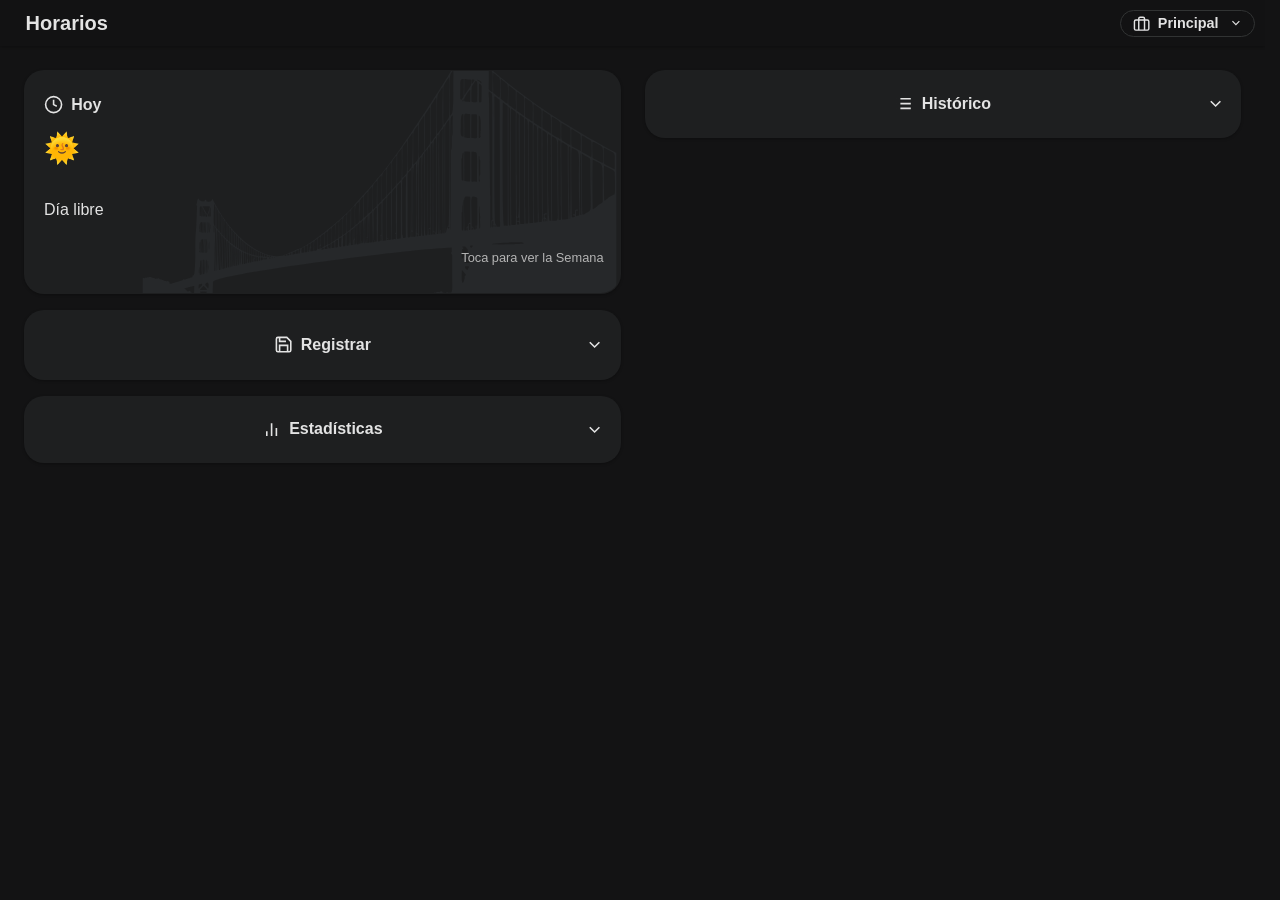
==== commit b50eb429: "Update Horarios.html" ====
--- a/Horarios.html
+++ b/Horarios.html
@@ -11,62 +11,69 @@
                  style-src 'self' 'unsafe-inline'; 
                  img-src 'self' data: https:; 
                  font-src 'self' data:; 
-                 connect-src 'self'; 
+                 connect-src 'self' https://api.github.com; 
                  object-src 'none'; 
                  base-uri 'self'; 
                  form-action 'self'; 
-                 frame-ancestors 'none'; 
                  upgrade-insecure-requests;">
-    <meta http-equiv="X-Frame-Options" content="DENY">
-    <meta http-equiv="X-Content-Type-Options" content="nosniff">
-    <meta http-equiv="X-XSS-Protection" content="1; mode=block">
     <meta name="referrer" content="no-referrer">
+    <meta name="mobile-web-app-capable" content="yes">
+    <meta name="apple-mobile-web-app-status-bar-style" content="default">
     <link rel="manifest" href="manifest.json">
-    <link rel="icon" type="image/png" href="icons/icon-192.png">
+    <link rel="icon" type="image/svg+xml" href="./icon.svg">
     <title>Horarios</title>
     <style>
         :root {
             /* --- Variables de Color (Tema Claro) --- */
-            --bg-body: #f9fafb;
-            --bg-card: #ffffff;
+            --bg-body: #ffffff;
+            --bg-card: #f0f4f9;
             --bg-header: #ffffff;
-            --text-main: #1f2937;
-            --text-muted: #6b7280;
-            --text-inv: #ffffff;
-            --border: #e5e7eb;
-            --input-bg: #ffffff;
-            --input-focus: #272450;
-            --c-blue: #5382e6;
-            --c-green: #60ac94;
-            --c-red: #c05d76;
-            --c-purple: #8b5cf6;
-            --c-gold: #d6af66;
-            --c-gray-btn: #4b5563;
-            --c-gray-light: #cbd5e1;
+            --text-main: #1f1f1f;
+            --text-muted: #444746 --text-inv: #ffffff;
+            --border: #dde3ea;
+            --input-bg: #dde3ea;
+            --input-focus: #dde3ea;
+            --c-blue: rgba(76, 114, 172, 0.8);
+            --c-green: rgba(76, 172, 140, 0.8);
+            --c-red: rgba(172, 90, 76, 0.8);
+            --c-purple: rgba(129, 76, 172, 0.8);
+            --c-gold: rgba(172, 155, 76, 0.8);
+            --c-gray-btn: #dde3ea;
+            --c-white: #ffffff;
+            --hover: #989ca0;
             --shadow: 0 1px 3px rgba(0, 0, 0, 0.1);
-            --radius: 12px;
-            --bg-progress-bar: rgba(224, 224, 224, 0.3);
+            --radius: 20px;
         }
 
         body.dark-mode {
             /* --- Variables de Color (Tema Oscuro) --- */
-            --bg-body: #111827;
-            --bg-card: #1f2937;
-            --bg-header: #1f2937;
-            --text-main: #f9fafb;
-            --text-muted: #d1d5db;
-            --border: #374151;
-            --input-bg: #374151;
-            --input-focus: #4b5563;
-            --c-gray-btn: #4b5563;
+            --bg-body: #131314;
+            --bg-card: #1e1f20;
+            --bg-header: #131314f6;
+            --text-main: #e3e3e3;
+            --text-muted: #b4b4b4;
+            --border: #313333;
+            --input-bg: #313333;
+            --input-focus: #313333;
+            --c-gray-btn: #313333;
+            --hover: #696e6d;
             --shadow: 0 1px 3px rgba(0, 0, 0, 0.3);
-            --bg-progress-bar: rgba(255, 255, 255, 0.2);
+        }
+
+        body.modal-open {
+            overflow: hidden !important;
         }
 
         * {
             margin: 0;
             padding: 0;
             box-sizing: border-box;
+            user-select: none;
+            -webkit-tap-highlight-color: transparent;
+        }
+
+        html {
+            scrollbar-gutter: stable;
         }
 
         body {
@@ -75,22 +82,24 @@
             color: var(--text-main);
             overflow-anchor: none;
             transition: background 0.3s, color 0.3s;
+            overflow-y: auto;
         }
 
         /* --- Layout & Contenedores --- */
         .container {
             max-width: 1400px;
             margin: 0 auto;
-            padding: 1rem;
+            padding: 0.5rem;
         }
 
         .header {
             background: var(--bg-header);
-            padding: 0.3rem;
+            backdrop-filter: blur(10px);
+            padding: 0.6rem;
             box-shadow: var(--shadow);
             position: sticky;
             top: 0;
-            z-index: 10;
+            z-index: 90;
             display: flex;
             justify-content: space-between;
             align-items: center;
@@ -102,13 +111,16 @@
             display: flex;
             align-items: center;
             gap: 0.5rem;
+            flex-shrink: 0;
+            margin-right: auto;
+            margin-left: 1rem;
         }
 
         .card,
         .modal-content {
             background: var(--bg-card);
             border-radius: var(--radius);
-            padding: 1.5rem;
+            padding: 1.5rem 0.5rem;
             margin-bottom: 1rem;
             box-shadow: var(--shadow);
             color: var(--text-main);
@@ -124,34 +136,12 @@
             color: var(--text-main);
         }
 
+        .modal h3 .version-text {
+            margin-left: auto;
+        }
+
         .card h2.no-margin {
             margin-bottom: 0;
-        }
-
-        @media (min-width: 1024px) {
-            .container {
-                display: grid;
-                grid-template-columns: 1fr 1fr;
-                gap: 1rem;
-                align-items: start;
-            }
-
-            .left-column {
-                display: flex;
-                flex-direction: column;
-                gap: 1rem;
-            }
-
-            .right-column {
-                position: sticky;
-                top: 4.5rem;
-            }
-
-            #lista-registros {
-                max-height: 650px;
-                overflow-y: auto;
-                padding: 0.5rem;
-            }
         }
 
         /* --- Scrollbar Reutilizable (Clase Utilitaria) --- */
@@ -160,21 +150,25 @@
             overflow-x: hidden;
         }
 
-        .custom-scroll::-webkit-scrollbar {
-            width: 8px;
-        }
-
-        .custom-scroll::-webkit-scrollbar-track {
+        .custom-scroll::-webkit-scrollbar,
+        .perfil-list-container::-webkit-scrollbar {
+            width: 4px;
+        }
+
+        .custom-scroll::-webkit-scrollbar-track,
+        .perfil-list-container::-webkit-scrollbar-track {
             background: var(--bg-body);
-            border-radius: 4px;
-        }
-
-        .custom-scroll::-webkit-scrollbar-thumb {
+            border-radius: var(--radius);
+        }
+
+        .custom-scroll::-webkit-scrollbar-thumb,
+        .perfil-list-container::-webkit-scrollbar-thumb {
             background: var(--border);
-            border-radius: 4px;
-        }
-
-        .custom-scroll::-webkit-scrollbar-thumb:hover {
+            border-radius: var(--radius);
+        }
+
+        .custom-scroll::-webkit-scrollbar-thumb:hover,
+        .perfil-list-container::-webkit-scrollbar-thumb:hover {
             background: var(--text-muted);
         }
 
@@ -196,6 +190,7 @@
         /* --- Formularios --- */
         .form-group {
             margin-bottom: 1rem;
+
         }
 
         label {
@@ -203,25 +198,39 @@
             font-size: 0.875rem;
             font-weight: 600;
             color: var(--text-muted);
-            margin-bottom: 0.25rem;
+            margin: 0 0 0.25rem 0.5rem;
+            transition: opacity 0.3s ease, transform 0.3s ease, color 0.3s ease;
+            min-height: 1.2em;
+            line-height: 1.2;
+            will-change: transform, opacity;
         }
 
         input,
         select {
             width: 100%;
             padding: 0.75rem;
-            border: 2px solid var(--border);
-            border-radius: 8px;
+            border: 1px solid var(--border);
+            border-radius: var(--radius);
             font-size: 1rem;
             background: var(--input-bg);
             color: var(--text-main);
-            transition: border-color 0.2s;
+            height: 48px;
+            transition: border-color 0.2s, transform 0.3s, background 0.3s;
+        }
+
+        input:disabled,
+        select:disabled {
+            background-color: var(--bg-card);
+            color: var(--text-muted);
+            opacity: 1;
+            -webkit-text-fill-color: var(--text-muted);
+            /* Corrección para Safari/iOS */
+            cursor: not-allowed;
         }
 
         input:focus,
         select:focus {
             outline: none;
-            border-color: var(--input-focus);
         }
 
         input.error {
@@ -243,9 +252,8 @@
         }
 
         .contenedor-fechas {
-            display: flex;
+            display: block;
             flex-direction: column;
-            gap: 0.5rem;
         }
 
         .input-number-group input {
@@ -260,8 +268,8 @@
         button {
             width: 100%;
             padding: 0.875rem;
-            border: none;
-            border-radius: 8px;
+            border: 1px solid transparent;
+            border-radius: var(--radius);
             font-weight: 600;
             font-size: 1rem;
             cursor: pointer;
@@ -270,7 +278,7 @@
             align-items: center;
             justify-content: center;
             gap: 0.5rem;
-            color: white;
+            color: var(--text-main);
             background: var(--c-gray-btn);
         }
 
@@ -285,46 +293,39 @@
             color: #6b7280;
         }
 
+        #btn-timer-main {
+            border: none;
+        }
+
         #btn-timer-main:disabled {
             display: none;
         }
 
         /* Variantes de botones */
-        .btn-clean,
-        .btn-delete {
-            background: var(--c-red);
-        }
-
-        .btn-export {
-            background: var(--c-green);
-        }
-
-        .btn-backup,
-        .btn-edit,
-        .toast.info {
-            background: var(--c-blue);
-        }
-
-        .btn-cancel {
-            background: #4b5563;
-        }
-
-        #btn-cargar-mas {
-            margin: 1rem auto 0 auto;
-            display: none;
-        }
-
-        .btn-action-trigger {
-            width: 50%;
+
+        .btn-register {
+            width: auto;
             padding: 17px;
             margin: -17px;
             background: transparent;
             color: var(--text-main);
         }
 
-        .btn-action-trigger .icon {
+        .btn-register .icon {
             animation: llamarAtencion 5s ease-in-out 1.2s 2;
             transform-origin: bottom;
+        }
+
+        #btn-toggle-ignorar-tf,
+        #btn-toggle-fondo,
+        #btn-toggle-gist-backup,
+        #btn-toggle-gist-merge {
+            justify-content: center;
+            padding: 0.875rem 1rem;
+            border: 1px solid var(--border);
+            color: var(--text-main);
+            transition: background 0.2s, color 0.2s, border-color 0.2s;
+            flex: 1;
         }
 
         .icon-btn,
@@ -335,27 +336,13 @@
             padding: 0.5rem;
             min-width: 44px;
             height: 44px;
+            color: var(--text-main);
+            touch-action: manipulation;
+        }
+
+        .icon-btn,
+        .filter-btn {
             background: transparent;
-            color: var(--text-main);
-        }
-
-        .icon-btn:hover,
-        .time-btn:hover,
-        .btn-increment:hover,
-        .filter-btn:hover {
-            transform: scale(1.05);
-        }
-
-        .time-btn,
-        .btn-increment {
-            background: var(--border);
-            border: none;
-        }
-
-        .filter-btn {
-            width: 50px;
-            height: 50px;
-            border: none;
         }
 
         .filter-btn.filtro-activo {
@@ -371,26 +358,55 @@
         .btn-group {
             display: flex;
             gap: 0.5rem;
-            margin-top: 0.5rem;
+            margin-top: 0.75rem;
+            align-items: center;
         }
 
         .config-actions {
-            margin-top: 2rem;
             display: flex;
             flex-direction: column;
-            gap: 1rem;
+            gap: 0.75rem;
+        }
+
+        .config-actions>label {
+            margin-bottom: -0.5rem;
         }
 
         /* --- Stats & Progreso --- */
+        /* Fondo abstracto stats-card */
+        .stats-card {
+            position: relative;
+            overflow: hidden;
+        }
+
+        .stats-card-bg {
+            position: absolute;
+            inset: 0;
+            pointer-events: none;
+            z-index: 0;
+            transition: opacity 0.6s ease;
+        }
+
+        .stats-card-bg svg {
+            width: 100%;
+            height: 100%;
+        }
+
+        .stats-card-content {
+            position: relative;
+            z-index: 1;
+        }
+
         .stats-card {
             cursor: pointer;
-            transition: transform 0.3s;
-        }
-
-        /* --- Efecto Timer en Tarjeta Principal --- */
-        .stats-card.timer-running {
-            border: 1px solid var(--c-red);
-            animation: pulse-card 2s infinite;
+            border: 1px solid transparent;
+            border-left: 4px solid transparent;
+            transition: transform 0.15s ease-out, opacity 0.15s ease-out, box-shadow 0.3s, border-color 0.3s;
+            min-height: 14rem;
+        }
+
+        #stats-card.timer-running {
+            border-left-color: var(--c-red) !important;
         }
 
         .stats-number {
@@ -399,19 +415,51 @@
             margin: 0.5rem 0;
         }
 
+        /* Animación de contenido interno de stats-card */
+        .stats-card-content {
+            transition: opacity 0.3s ease, transform 0.3s ease;
+        }
+
+        /* Estados del borde lateral */
+        .stats-card.border-blue {
+            border-left-color: var(--c-blue) !important;
+        }
+
+        .stats-card.border-green {
+            border-left-color: var(--c-green) !important;
+        }
+
+        .stats-card.border-red {
+            border-left-color: var(--c-red) !important;
+        }
+
+        .stats-card.border-purple {
+            border-left-color: var(--c-purple) !important;
+        }
+
+        .stats-card.border-gold {
+            border-left-color: var(--c-gold) !important;
+        }
+
+        .stats-card.border-transparent {
+            border-left-color: transparent !important;
+        }
+
         .progress-bar {
             width: 100%;
-            height: 24px;
-            background: var(--bg-progress-bar);
-            border-radius: 12px;
+            height: 4px;
+            background: transparent;
+            border-radius: var(--radius);
             overflow: hidden;
-            margin: 0.5rem 0;
+            margin: 1rem 0;
         }
 
         .progress-fill {
             height: 100%;
             background: var(--bg-card);
             transition: width 0.5s;
+            position: relative;
+            overflow: hidden;
         }
 
         .progress-fill.blue {
@@ -430,41 +478,48 @@
             background: var(--c-purple) !important;
         }
 
+        .progress-fill.gold {
+            background: var(--c-gold) !important;
+        }
+
+        .progress-fill.shimmer::after {
+            content: '';
+            position: absolute;
+            top: 0;
+            left: -60%;
+            width: 50%;
+            height: 100%;
+            background: linear-gradient(90deg, transparent, rgba(255, 255, 255, 0.35), transparent);
+            animation: shimmer 5s ease-in-out infinite;
+        }
+
         /* --- Lista de Registros --- */
-        .registro-grupo-titulo {
-            margin: 1rem;
-            color: var(--text-muted);
-            font-size: 18px;
-        }
-
         .registro-item {
             border: 1px solid var(--border);
-            border-radius: 8px;
+            border-radius: var(--radius);
             padding: 1rem;
-            margin: 0.5rem;
+            margin-bottom: 0.5rem;
             display: flex;
             justify-content: space-between;
             align-items: start;
             cursor: pointer;
-            transition: all 0.2s;
             background: var(--input-bg);
             content-visibility: auto;
             contain-intrinsic-size: 85px;
         }
 
-        .registro-item:hover,
-        .card-header-clickable:hover,
-        .stats-card:hover,
-        button:hover {
-            transform: scale(1.02);
-        }
-
-        .registro-item:active {
-            transform: scale(1);
-        }
-
-        .registro-item.hoy {
-            border-left: 5px solid var(--text-main);
+        .registro-item.hoy::before {
+            content: "HOY";
+            position: absolute;
+            bottom: 8px;
+            right: 8px;
+            border: 2px solid var(--text-main);
+            color: var(--text-main);
+            font-size: 0.75rem;
+            font-weight: 700;
+            padding: 0.1rem 1rem 0.1rem 1rem;
+            border-radius: var(--radius);
+            letter-spacing: 0.5px;
         }
 
         .registro-info {
@@ -483,26 +538,47 @@
         }
 
         .registro-total {
-            font-size: 0.875rem;
+            font-size: 0.75rem;
             font-weight: 600;
-            color: var(--c-gold);
             margin-top: 0.25rem;
-        }
-
-        .registro-total.green-text {
-            color: var(--c-green);
-        }
-
-        .registro-total.red-text {
-            color: var(--c-red);
-        }
-
-        .registro-total.purple-text {
-            color: var(--c-purple);
-        }
-
+            color: var(--c-white);
+            display: inline-block;
+            border-radius: var(--radius);
+            padding: .1rem 1rem .1rem 1rem;
+        }
+
+        .registro-total.green-text,
+        .calendario-dia.dia-normal,
+        .toast.success {
+            background: var(--c-green);
+        }
+
+        .registro-total.red-text,
+        .calendario-dia.dia-incompleto,
+        .registro-total.red-text-bg,
+        .toast.error,
+        .toast.warning,
+        .calendario-dia.dia-especial-red {
+            background: var(--c-red);
+        }
+
+        .registro-total.purple-text,
+        .calendario-dia.dia-especial-purple {
+            background: var(--c-purple);
+        }
+
+        .registro-total.gold-text,
+        .calendario-dia.dia-especial-gold,
         .registro-total.yellow-text {
-            color: var(--c-gold);
+            background: var(--c-gold);
+        }
+
+        .registro-total.blue-text-bg,
+        .calendario-dia.dia-especial-blue,
+        .registro-total.blue-text,
+        .calendario-dia.dia-en-curso,
+        .toast.info {
+            background: var(--c-blue);
         }
 
         /* --- Modal & Utilidades --- */
@@ -520,9 +596,9 @@
             z-index: 100;
             align-items: center;
             justify-content: center;
-            padding: 1rem;
-            backdrop-filter: blur(2px);
-            transition: all 0.3s;
+            padding: 0.25rem;
+            backdrop-filter: blur(10px);
+            transition: opacity 0.3s, visibility 0.3s;
         }
 
         .modal.show {
@@ -532,8 +608,51 @@
         }
 
         .modal-content {
+            transform: translateY(24px) scale(0.96);
+            transition: transform 0.35s cubic-bezier(0.34, 1.56, 0.64, 1), opacity 0.25s ease;
+            opacity: 0;
             max-width: 450px;
             width: 100%;
+        }
+
+        .modal.show .modal-content {
+            transform: translateY(0) scale(1);
+            opacity: 1;
+        }
+
+        /* Modal config scrollable con header y footer sticky */
+        #modal-config .modal-content {
+            display: flex;
+            flex-direction: column;
+            max-height: 90vh;
+            overflow: hidden;
+        }
+
+        #modal-config .modal-config-header {
+            flex-shrink: 0;
+            position: sticky;
+            top: 0;
+            background: var(--bg-card);
+            z-index: 2;
+            padding-bottom: 0.5rem;
+            border-bottom: 1px solid var(--border);
+            margin-bottom: 0.5rem;
+        }
+
+        #modal-config .modal-config-body {
+            flex: 1;
+            overflow-y: auto;
+            padding-right: 0.25rem;
+        }
+
+        #modal-config .modal-config-footer {
+            flex-shrink: 0;
+            position: sticky;
+            bottom: 0;
+            background: var(--bg-card);
+            z-index: 2;
+            border-top: 1px solid var(--border);
+            margin-top: 0.5rem;
         }
 
         .modal-title-block {
@@ -549,17 +668,18 @@
             background: #1f2937;
             color: white;
             padding: 1rem 1.5rem;
-            border-radius: 8px;
+            border-radius: var(--radius);
             box-shadow: 0 4px 6px rgba(0, 0, 0, 0.3);
             opacity: 0;
             transform: translateX(100px);
-            transition: all 0.3s;
+            transition: opacity 0.3s, transform 0.3s;
             z-index: 1000;
             display: flex;
             align-items: center;
             gap: 0.75rem;
             white-space: pre-line;
             pointer-events: none;
+            backdrop-filter: blur(3px);
         }
 
         .toast.show {
@@ -568,25 +688,16 @@
             pointer-events: auto;
         }
 
-        .toast.success {
-            background: var(--c-green);
-        }
-
-        .toast.error,
-        .toast.warning {
-            background: var(--c-red);
-        }
-
         /* --- Animaciones y Textos --- */
-        @keyframes zoomIn {
+        @keyframes slideDownFade {
             from {
                 opacity: 0;
-                transform: scale(0.8);
+                transform: translateY(-20px);
             }
 
             to {
                 opacity: 1;
-                transform: scale(1);
+                transform: translateY(0);
             }
         }
 
@@ -621,43 +732,26 @@
             }
         }
 
-        @keyframes slideDown {
+        @keyframes fade-blur {
             from {
                 opacity: 0;
-                max-height: 0;
-                overflow: hidden;
+                filter: blur(5px);
+                background-color: var(--c-green)
             }
 
             to {
                 opacity: 1;
-                max-height: 1000px;
+                filter: blur(0);
             }
         }
 
-        @keyframes highlight-fade {
-            0% {
-                background-color: var(--c-green);
-                /* Color del destello */
-                transform: scale(1.02);
-                box-shadow: 0 0 10px rgba(0, 0, 0, 0.2);
-            }
-
-            100% {
-                background-color: var(--input-bg);
-                transform: scale(1);
-                box-shadow: none;
-            }
-        }
-
-        /* Animación de pulso específica para la tarjeta (más suave) */
-        @keyframes pulse-card {
+        @keyframes pulse {
             0% {
                 box-shadow: 0 0 0 0 rgba(192, 93, 118, 0.4);
             }
 
             70% {
-                box-shadow: 0 0 0 15px rgba(192, 93, 118, 0);
-                /* Expansión de la sombra */
+                box-shadow: 0 0 0 10px rgba(192, 93, 118, 0);
             }
 
             100% {
@@ -665,8 +759,22 @@
             }
         }
 
+        @keyframes shimmer {
+            0% {
+                left: -80%;
+            }
+
+            20% {
+                left: 130%;
+            }
+
+            100% {
+                left: 130%;
+            }
+        }
+
         .animated-card {
-            animation: zoomIn 0.5s cubic-bezier(0.25, 0.46, 0.45, 0.94) backwards;
+            animation: slideDownFade 0.5s cubic-bezier(0.25, 0.46, 0.45, 0.94) backwards;
         }
 
         .toggle-hint,
@@ -693,34 +801,145 @@
             margin-top: 1rem;
         }
 
-        @media (max-width: 640px) {
-            .stats-grid {
-                grid-template-columns: 1fr;
-            }
-        }
-
-        /* --- Grupos de Registros Expandibles --- */
-        .registro-grupo-container {
-            margin: 0;
-        }
-
-        .registro-grupo-detalle {
+        /* --- Colapso de formulario --- */
+        /* CALENDARIO */
+        .calendario-grid {
+            display: grid;
+            grid-template-columns: repeat(7, 1fr);
+            gap: 4px;
+            margin-top: 0.75rem;
+        }
+
+        .calendario-dia-nombre {
+            text-align: center;
+            font-weight: 600;
+            color: var(--text-main);
+            padding: 4px 0;
+            font-size: 0.9rem;
+        }
+
+        .calendario-dia {
+            aspect-ratio: 1;
+            display: flex;
+            align-items: center;
+            justify-content: center;
+            border-radius: 50%;
+            font-size: 0.82rem;
+            font-weight: 500;
+            cursor: default;
+            position: relative;
+            transition: opacity 0.15s;
+        }
+
+        .calendario-dia.dia-filtrado,
+        .calendario-filtro-activo .calendario-dia.dia-sin-registro {
+            opacity: 0.25;
+        }
+
+        .calendario-dia.vacio {
+            visibility: hidden;
+        }
+
+        .calendario-dia.hoy {
+            outline: 2px solid var(--text-muted);
+            outline-offset: -2px;
+            font-weight: 700;
+        }
+
+        .calendario-dia.dia-sin-registro {
+            color: var(--text-muted);
+        }
+
+        /* --- Popup quick-view calendario --- */
+        .cal-popup {
+            position: fixed;
+            z-index: 200;
+            background: var(--bg-card);
+            border: 1px solid var(--border);
+            border-radius: var(--radius);
+            box-shadow: 0 4px 20px rgba(0, 0, 0, 0.18);
+            padding: 0.75rem 1rem;
+            min-width: 160px;
+            max-width: 220px;
+            display: flex;
+            flex-direction: column;
+            gap: 0.4rem;
+            pointer-events: all;
+            animation: slideDownFade 0.15s ease;
+        }
+
+        .cal-popup-fecha {
+            font-size: 0.78rem;
+            font-weight: 700;
+            color: var(--text-muted);
+            text-transform: capitalize;
+            letter-spacing: 0.03em;
+        }
+
+        .cal-popup-info {
+            font-size: 1rem;
+            font-weight: 700;
+            color: var(--text-main);
+        }
+
+        .cal-popup-badge {
+            display: inline-block;
+            font-size: 0.78rem;
+            font-weight: 600;
+            color: var(--c-white);
+            border-radius: var(--radius);
+            padding: 0.1rem 0.7rem;
+            width: fit-content;
+        }
+
+        .cal-popup-btn-edit {
+            margin-top: 0.2rem;
+            display: flex;
+            align-items: center;
+            justify-content: center;
+            gap: 0.4rem;
+            width: 100%;
+            padding: 0.5rem 0.75rem;
+            background: var(--c-gray-btn);
+            border: 1px solid var(--border);
+            border-radius: var(--radius);
+            font-size: 0.85rem;
+            font-weight: 600;
+            cursor: pointer;
+            color: var(--text-main);
+        }
+
+        .calendario-nav {
+            display: flex;
+            align-items: center;
+            justify-content: space-between;
             margin-top: 0.5rem;
-            animation: slideDown 0.3s ease-out;
-        }
-
-        .registro-grupo-detalle .registro-item {
-            margin: 0.25rem 0;
-            background: var(--bg-body);
-        }
-
-        /* --- Select personalizado --- */
-
-        select:hover {
-            border-color: var(--text-muted);
-        }
-
-        /* --- Colapso de formulario --- */
+        }
+
+        .calendario-nav button {
+            background: none;
+            border: 1px solid transparent;
+            cursor: pointer;
+            color: var(--text-muted);
+            border-radius: var(--radius);
+            display: flex;
+            align-items: center;
+            justify-content: center;
+            padding: 4px;
+            flex-shrink: 0;
+            width: 44px;
+            height: 44px;
+        }
+
+        .calendario-titulo {
+            font-size: 0.9rem;
+            font-weight: 600;
+            color: var(--text-main);
+            text-transform: capitalize;
+            flex: 1;
+            padding-left: 1rem;
+        }
+
         .form-collapsible {
             max-height: 0;
             overflow: hidden;
@@ -729,55 +948,49 @@
         }
 
         .form-collapsible.expanded {
-            max-height: 1000px;
+            max-height: 700px;
             opacity: 1;
         }
 
-        .collapse-toggle {
-            cursor: pointer;
-            transition: transform 0.3s;
-            display: inline-flex;
-            align-items: center;
-            justify-content: center;
-        }
-
-        .collapse-toggle.rotated {
-            transform: rotate(180deg);
-        }
-
-        /* Animación de destello suave */
-
-
+        /* Animación al crear y eliminar registro */
         .nuevo-registro-animacion {
-            animation: highlight-fade 2s ease-out forwards;
+            animation: fade-blur 0.5s ease-out forwards;
+            transform-origin: center;
             z-index: 10;
             position: relative;
         }
 
+        .calendario-dia.nuevo-registro-animacion {
+            animation: cal-destello 0.8s ease-out forwards;
+        }
+
+        @keyframes cal-destello {
+            0% {
+                box-shadow: 0 0 0 3px var(--c-green);
+                opacity: 0;
+            }
+
+            60% {
+                box-shadow: 0 0 0 6px rgba(76, 172, 140, 0);
+                opacity: 1;
+            }
+
+            100% {
+                box-shadow: none;
+                opacity: 1;
+            }
+        }
+
+        /* Animación del boton tiempo fuera*/
         .timer-btn.running {
             color: var(--c-red);
             border-color: var(--c-red);
             animation: pulse 2s infinite;
         }
 
-        @keyframes pulse {
-            0% {
-                box-shadow: 0 0 0 0 rgba(192, 93, 118, 0.4);
-            }
-
-            70% {
-                box-shadow: 0 0 0 10px rgba(192, 93, 118, 0);
-            }
-
-            100% {
-                box-shadow: 0 0 0 0 rgba(192, 93, 118, 0);
-            }
-        }
-
         /* Estilos para cabeceras colapsables */
         .card-header-clickable {
             cursor: pointer;
-            user-select: none;
             display: flex;
             justify-content: center;
             align-items: center;
@@ -790,92 +1003,349 @@
             transition: transform 0.3s ease;
             position: absolute;
             right: 0;
-            user-select: none;
         }
 
         .chevron.rotated {
             transform: rotate(180deg);
         }
 
-        /* modal informacion transiciones suaves y scrool */
-        .ayuda-scroll-container {
-            scroll-behavior: smooth;
-        }
-
-        .indice-lista {
-            list-style: none;
-            padding: 0;
-            margin-bottom: 1.5rem;
-            background: var(--input-bg);
-            padding: 1rem;
-            border-radius: 8px;
-            border: 1px solid var(--border);
-        }
-
-        .indice-item {
-            margin-bottom: 0.5rem;
-        }
-
-        .indice-link {
-            color: var(--text-main);
-            text-decoration: none;
-            font-weight: 500;
+        /* Estilos para meses colapsables */
+        .registro-mes-container {
+            margin: 0;
+            scroll-margin-top: 5rem;
+        }
+
+        .registro-mes-header {
+            margin: 1rem 0rem;
+            color: var(--text-muted);
+            font-size: 18px;
+            transition: color 0.2s;
+            cursor: pointer;
             display: flex;
             align-items: center;
             gap: 0.5rem;
         }
 
-        .indice-link:hover {
-            text-decoration: underline;
-        }
-
-        .volver-arriba {
-            display: inline-block;
-            margin-top: 0.5rem;
-            font-size: 0.8rem;
-            color: var(--text-muted);
-            text-decoration: none;
-        }
-
-        .header {
-            background: var(--bg-header);
-            padding: 0.3rem;
-            box-shadow: var(--shadow);
-            position: sticky;
-            top: 0;
-            z-index: 10;
+        .registro-mes-header:hover {
+            color: var(--text-main);
+        }
+
+        .registro-mes-detalle {
+            overflow: hidden;
+            max-height: 0;
+            opacity: 0;
+            transition: max-height 0.3s ease-out, opacity 0.3s ease-out;
+        }
+
+        .registro-mes-detalle.expanded {
+            max-height: 3500px;
+            opacity: 1;
+        }
+
+        .chevron-mes {
+            width: 1em;
+            height: 1em;
+            fill: none;
+            stroke: currentColor;
+            stroke-width: 2;
+            flex-shrink: 0;
+            transition: transform 0.3s ease;
+        }
+
+        /* Botón de perfil en el Header */
+        .header-profile-btn {
+            background: transparent;
+            border: 1px solid var(--border);
+            border-radius: var(--radius);
+            padding: 0.25rem 0.75rem;
+            color: var(--text-main);
+            font-size: 0.9rem;
+            font-weight: 600;
+            display: flex;
+            align-items: center;
+            gap: 0.5rem;
+            cursor: pointer;
+            transition: border-color 0.2s;
+            width: auto;
+            max-width: 160px;
+        }
+
+
+
+        .header-profile-btn span {
+            white-space: nowrap;
+            overflow: hidden;
+            text-overflow: ellipsis;
+            display: block;
+        }
+
+        /* Lista de perfiles en el modal */
+        .perfil-list-container {
+            display: flex;
+            flex-direction: column;
+            gap: 0.5rem;
+            max-height: 300px;
+            overflow-y: auto;
+            overflow-x: hidden;
+            padding: 5px;
+        }
+
+        .btn-perfil-select {
+            background: var(--input-bg);
+            border: 1px solid var(--border);
+            color: var(--text-main);
+            padding: 1rem;
+            text-align: left;
+            border-radius: var(--radius);
             display: flex;
             justify-content: space-between;
             align-items: center;
-        }
-
-        .header h1 {
-            font-size: 1.25rem;
-            color: var(--text-main);
+            gap: 0.5rem;
+            transition: border-color 0.2s, background 0.2s;
+        }
+
+        .btn-perfil-select.activo {
+            border-color: var(--c-green);
+            background: rgba(96, 172, 148, 0.1);
+            font-weight: bold;
+        }
+
+        .btn-activo {
+            background: rgba(96, 172, 148, 0.1) !important;
+            color: var(--c-green) !important;
+            border-color: var(--c-green) !important;
+            font-weight: bold !important;
+        }
+
+        .btn-perfil-info {
+            flex: 1;
+            display: flex;
+            flex-direction: column;
+            gap: 0.25rem;
+            pointer-events: none;
+        }
+
+        .btn-perfil-nombre {
+            font-size: 1rem;
+            font-weight: 600;
+        }
+
+        .btn-perfil-badge {
+            font-size: 0.8rem;
+            color: var(--text-muted);
+        }
+
+        .btn-perfil-edit {
+            background: transparent;
+            border: 1px solid var(--border);
+            color: var(--text-muted);
+            padding: 0.5rem;
+            min-width: 40px;
+            width: 40px;
+            height: 40px;
+            border-radius: var(--radius);
             display: flex;
             align-items: center;
-            gap: 0.5rem;
-        }
-
-        /* Nuevo: Selector de perfil */
-        #selector-perfil {
-            font-size: 1rem;
-            padding: 0.25rem 0.5rem;
-            border: 2px solid var(--border);
-            border-radius: 6px;
-            background: var(--input-bg);
-            color: var(--text-main);
+            justify-content: center;
+            flex-shrink: 0;
+            transition: border-color 0.2s;
+        }
+
+        .btn-perfil-edit .icon {
+            width: 1em;
+            height: 1em;
+            font-size: 18px;
+        }
+
+        /* Transición suave entre modos */
+        #modo-normal,
+        #modo-lote {
+            transition: opacity 0.3s ease, transform 0.3s ease;
+        }
+
+        /* Transición suave entre meses en estadísticas */
+        #form-stats,
+        #calendario-grid,
+        #lista-registros,
+        #vista-calendario-historico {
+            transition: max-height 0.3s ease-out, opacity 0.3s ease-out, transform 0.3s ease;
+        }
+
+        .fade-out {
+            opacity: 0;
+            transform: translateY(-10px);
+        }
+
+        .stats-card-content.fade-out {
+            opacity: 0;
+            transform: translateY(-10px);
+        }
+
+        .separador-semana {
+            height: 0;
+            background: transparent;
+            margin: 1.5rem auto;
+            border: none;
+            width: 100%;
+        }
+
+        /* --- Selector de Días Semanales --- */
+        .week-selector {
+            display: flex;
+            justify-content: space-between;
+            gap: 1px;
+            margin-bottom: 0.5rem;
+            flex-wrap: wrap;
+        }
+
+        .day-checkbox {
+            position: relative;
             cursor: pointer;
-            max-width: 200px;
-        }
-
-        #selector-perfil:hover {
-            border-color: var(--text-muted);
-        }
-
-        #selector-perfil:focus {
-            outline: none;
-            border-color: var(--input-focus);
+            flex: 1 1 0;
+            min-width: 0;
+        }
+
+        .day-checkbox input {
+            position: absolute;
+            opacity: 0;
+            cursor: pointer;
+            height: 0;
+            width: 0;
+        }
+
+        .day-checkbox span {
+            display: flex;
+            align-items: center;
+            justify-content: center;
+            width: 100%;
+            height: 38px;
+            border: 1px solid var(--border);
+            border-radius: var(--radius);
+            font-size: 0.85rem;
+            font-weight: 600;
+            color: var(--text-muted);
+            transition: background 0.2s, color 0.2s, border-color 0.2s, transform 0.2s;
+        }
+
+        .day-checkbox input:checked~span {
+            background: rgba(96, 172, 148, 0.1);
+            color: var(--c-green);
+            border: 1px solid var(--c-green);
+            font-weight: bold;
+            transform: scale(1.1);
+        }
+
+        /* Estado colapsado de botones histórico */
+        #botones-historico {
+            max-height: 0;
+            overflow: hidden;
+            opacity: 0;
+            transition: max-height 0.3s ease-out, opacity 0.3s ease-out, padding 0.3s ease-out, margin 0.3s ease-out;
+            padding-top: 0;
+            margin-bottom: 0;
+        }
+
+        #botones-historico.expanded {
+            max-height: 100px;
+            opacity: 1;
+            padding-top: 0.5rem;
+            margin-bottom: 0.5rem;
+        }
+
+        /* Histórico necesita más altura que las otras tarjetas */
+        #contenido-historico.expanded {
+            max-height: 5000px;
+        }
+
+        /* Animación de feedback en inputs de registro */
+        .input-agregado-animacion {
+            animation: fade-blur 0.5s ease-out forwards;
+        }
+
+        #btn-toggle-periodo {
+            width: 100px;
+            height: 48px;
+            padding: 0.25rem 0;
+            font-size: 0.8rem;
+            gap: 0.25rem;
+            flex-shrink: 0;
+            justify-content: center;
+        }
+
+        .stat-value {
+            color: var(--text-muted)
+        }
+
+        /* moviles */
+        @media (min-width: 500px) {
+            .header-profile-btn {
+                max-width: 300px;
+            }
+        }
+
+        /* --- Hovers de botones --- */
+        @media (hover: hover) and (pointer: fine) {
+
+            .icon-btn:hover:not(:disabled),
+            .time-btn:hover:not(:disabled),
+            .btn-increment:hover:not(:disabled),
+            .filter-btn:hover:not(:disabled),
+            .btn-delete:hover:not(:disabled),
+            .btn-cancel:hover:not(:disabled),
+            .btn-export:hover:not(:disabled),
+            .btn-backup:hover:not(:disabled),
+            .btn-edit:hover:not(:disabled),
+            #btn-toggle-fondo:hover:not(:disabled),
+            #btn-toggle-gist-backup:hover:not(:disabled),
+            #btn-toggle-gist-merge:hover:not(:disabled),
+            #btn-toggle-ignorar-tf:hover:not(:disabled),
+            .registro-item:hover,
+            .header-profile-btn:hover,
+            .btn-perfil-select:hover,
+            .day-checkbox:hover span,
+            .btn-perfil-edit:hover {
+                border: 1px solid var(--hover);
+            }
+
+            .calendario-nav button:hover:not(:disabled) {
+                border-color: var(--hover);
+            }
+        }
+
+        @media (min-width: 1024px) {
+            .container {
+                display: grid;
+                grid-template-columns: minmax(350px, 1fr) minmax(400px, 1fr);
+                gap: 1.5rem;
+                align-items: start;
+                padding: 1.5rem;
+            }
+
+            .left-column {
+                display: flex;
+                flex-direction: column;
+            }
+
+            .right-column {
+                position: sticky;
+                top: 4.5rem;
+            }
+
+            #lista-registros {
+                max-height: 1100px;
+                overflow-y: auto;
+                padding-right: 0.5rem;
+                scrollbar-gutter: stable;
+            }
+
+            .card,
+            .modal-content {
+                padding: 1.5rem 1rem 1.5rem 1rem;
+            }
+
+            .week-selector {
+                gap: 5px;
+            }
         }
     </style>
 </head>
@@ -909,11 +1379,23 @@
                 <line x1="18.36" y1="5.64" x2="19.78" y2="4.22"></line>
             </g>
         </symbol>
-        <symbol id="icon-settings" viewBox="0 0 24 24">
-            <circle cx="12" cy="12" r="3" class="icon-line" stroke="currentColor"></circle>
+        <symbol id="icon-combine" viewBox="0 0 24 24" fill="none" stroke="currentColor" stroke-width="2"
+            stroke-linecap="round" stroke-linejoin="round">
+            <path d="M4 6h4l4 6h8" class="icon-line"></path>
+            <path d="M4 18h4l4-6" class="icon-line"></path>
+        </symbol>
+        <symbol id="icon-replace-swap" viewBox="0 0 24 24" fill="none" stroke="currentColor" stroke-width="2"
+            stroke-linecap="round" stroke-linejoin="round">
+            <polyline points="17 4 21 8 17 12"></polyline>
+            <line x1="3" y1="8" x2="21" y2="8"></line>
+            <polyline points="7 20 3 16 7 12"></polyline>
+            <line x1="21" y1="16" x2="3" y2="16"></line>
+        </symbol>
+        <symbol id="icon-settings" viewBox="0 0 24 24" fill="none" stroke="currentColor" stroke-width="2"
+            stroke-linecap="round" stroke-linejoin="round">
             <path
-                d="M19.4 15a1.65 1.65 0 0 0 .33 1.82l.06.06a2 2 0 0 1 0 2.83 2 2 0 0 1-2.83 0l-.06-.06a1.65 1.65 0 0 0-1.82-.33 1.65 1.65 0 0 0-1 1.51V21a2 2 0 0 1-2 2 2 2 0 0 1-2-2v-.09A1.65 1.65 0 0 0 9 19.4a1.65 1.65 0 0 0-1.82.33l-.06.06a2 2 0 0 1-2.83 0 2 2 0 0 1 0-2.83l.06-.06a1.65 1.65 0 0 0 .33-1.82 1.65 1.65 0 0 0-1.51-1H3a2 2 0 0 1-2-2 2 2 0 0 1 2-2h.09A1.65 1.65 0 0 0 4.6 9a1.65 1.65 0 0 0-.33-1.82l-.06-.06a2 2 0 0 1 0-2.83 2 2 0 0 1 2.83 0l.06.06a1.65 1.65 0 0 0 1.82.33H9a1.65 1.65 0 0 0 1-1.51V3a2 2 0 0 1 2-2 2 2 0 0 1 2 2v.09a1.65 1.65 0 0 0 1 1.51 1.65 1.65 0 0 0 1.82-.33l.06-.06a2 2 0 0 1 2.83 0 2 2 0 0 1 0 2.83l-.06.06a1.65 1.65 0 0 0-.33 1.82V9a1.65 1.65 0 0 0 1.51 1H21a2 2 0 0 1 2 2 2 2 0 0 1-2 2h-.09a1.65 1.65 0 0 0-1.51 1z"
-                class="icon-line" stroke="currentColor"></path>
+                d="M14.7 6.3a1 1 0 0 0 0 1.4l1.6 1.6a1 1 0 0 0 1.4 0l3.77-3.77a6 6 0 0 1-7.94 7.94l-6.91 6.91a2.12 2.12 0 0 1-3-3l6.91-6.91a6 6 0 0 1 7.94-7.94l-3.76 3.76z">
+            </path>
         </symbol>
         <symbol id="icon-clock" viewBox="0 0 24 24">
             <circle cx="12" cy="12" r="10" class="icon-line" stroke="currentColor"></circle>
@@ -990,30 +1472,21 @@
             <path d="M7 11V7a5 5 0 0 1 10 0v4" class="icon-line" stroke="currentColor"></path>
             <line x1="12" y1="16" x2="12" y2="16.01" class="icon-line" stroke-width="3" stroke="currentColor"></line>
         </symbol>
+        <symbol id="icon-landscape" viewBox="0 0 24 24" fill="none" stroke="currentColor" stroke-width="2"
+            stroke-linecap="round" stroke-linejoin="round">
+            <circle cx="17" cy="6" r="2" />
+            <polyline points="1,20 7,10 11,15" />
+            <polyline points="9,20 14,9 19,20" />
+            <line x1="1" y1="20" x2="23" y2="20" />
+        </symbol>
         <symbol id="icon-stats" viewBox="0 0 24 24">
             <line x1="18" y1="20" x2="18" y2="10" class="icon-line" stroke="currentColor"></line>
             <line x1="12" y1="20" x2="12" y2="4" class="icon-line" stroke="currentColor"></line>
             <line x1="6" y1="20" x2="6" y2="14" class="icon-line" stroke="currentColor"></line>
         </symbol>
-        <symbol id="icon-merge" viewBox="0 0 24 24">
-            <line x1="6" y1="6" x2="12" y2="12" class="icon-line" stroke="currentColor"></line>
-            <line x1="18" y1="6" x2="12" y2="12" class="icon-line" stroke="currentColor"></line>
-            <line x1="12" y1="12" x2="12" y2="18" class="icon-line" stroke="currentColor"></line>
-            <circle cx="6" cy="6" r="2" fill="currentColor"></circle>
-            <circle cx="18" cy="6" r="2" fill="currentColor"></circle>
-            <circle cx="12" cy="18" r="2" fill="currentColor"></circle>
-        </symbol>
         <symbol id="icon-plus" viewBox="0 0 24 24">
             <line x1="12" y1="5" x2="12" y2="19" class="icon-line" stroke="currentColor"></line>
             <line x1="5" y1="12" x2="19" y2="12" class="icon-line" stroke="currentColor"></line>
-        </symbol>
-        <symbol id="icon-coffee" viewBox="0 0 24 24">
-            <path d="M18 8h1a4 4 0 0 1 0 8h-1" class="icon-line" stroke="currentColor" fill="none"></path>
-            <path d="M2 8h16v9a4 4 0 0 1-4 4H6a4 4 0 0 1-4-4V8z" class="icon-line" stroke="currentColor" fill="none">
-            </path>
-            <line x1="6" y1="1" x2="6" y2="4" class="icon-line" stroke="currentColor"></line>
-            <line x1="10" y1="1" x2="10" y2="4" class="icon-line" stroke="currentColor"></line>
-            <line x1="14" y1="1" x2="14" y2="4" class="icon-line" stroke="currentColor"></line>
         </symbol>
         <symbol id="icon-chevron-down" viewBox="0 0 24 24">
             <polyline points="6 9 12 15 18 9" class="icon-line" stroke="currentColor" stroke-width="2" fill="none">
@@ -1027,26 +1500,51 @@
             <rect x="3" y="11" width="18" height="11" rx="2" ry="2" class="icon-line" stroke="currentColor"></rect>
             <path d="M7 11V7a5 5 0 0 1 9.9-1" class="icon-line" stroke="currentColor"></path>
         </symbol>
+        <symbol id="icon-briefcase" viewBox="0 0 24 24">
+            <rect x="2" y="7" width="20" height="14" rx="2" ry="2" class="icon-line" stroke="currentColor"></rect>
+            <path d="M16 21V5a2 2 0 0 0-2-2h-4a2 2 0 0 0-2 2v16" class="icon-line" stroke="currentColor"></path>
+        </symbol>
+        <symbol id="icon-cloud" viewBox="0 0 24 24" fill="none" stroke="currentColor" stroke-width="2"
+            stroke-linecap="round" stroke-linejoin="round">
+            <path d="M18 10h-1.26A8 8 0 1 0 9 20h9a5 5 0 0 0 0-10z" />
+        </symbol>
+        <symbol id="icon-cloud-upload" viewBox="0 0 24 24" fill="none" stroke="currentColor" stroke-width="2"
+            stroke-linecap="round" stroke-linejoin="round">
+            <path
+                d="M12 2C9.5 2 7.3 3.4 6.2 5.5C4.9 5.2 3 6.3 3 8.5C3 10.4 4.6 12 6.5 12H17.5C19.4 12 21 10.4 21 8.5C21 6.5 19.3 5 17.5 5C17.1 3.3 15.7 2 14 2" />
+            <polyline points="16 16 12 12 8 16" />
+            <line x1="12" y1="12" x2="12" y2="21" />
+        </symbol>
+        <symbol id="icon-cloud-download" viewBox="0 0 24 24" fill="none" stroke="currentColor" stroke-width="2"
+            stroke-linecap="round" stroke-linejoin="round">
+            <path
+                d="M12 2C9.5 2 7.3 3.4 6.2 5.5C4.9 5.2 3 6.3 3 8.5C3 10.4 4.6 12 6.5 12H17.5C19.4 12 21 10.4 21 8.5C21 6.5 19.3 5 17.5 5C17.1 3.3 15.7 2 14 2" />
+            <polyline points="8 17 12 21 16 17" />
+            <line x1="12" y1="12" x2="12" y2="21" />
+        </symbol>
+        <symbol id="icon-exit" viewBox="0 0 24 24" fill="none" stroke="currentColor" stroke-width="2"
+            stroke-linecap="round" stroke-linejoin="round">
+            <path d="M9 21H5a2 2 0 0 1-2-2V5a2 2 0 0 1 2-2h4"></path>
+            <polyline points="16 17 21 12 16 7"></polyline>
+            <line x1="21" y1="12" x2="9" y2="12"></line>
+        </symbol>
     </svg>
-
     <div class="header">
-        <h1>
-            <svg class="icon">
-                <use href="#icon-clock" />
-            </svg>
-            <select id="selector-perfil" onchange="PerfilManager.cambiarPerfil()">
-            </select>
-        </h1>
-        <div class="header-buttons">
+        <h1>Horarios</h1>
+        <div style="display: flex; align-items: center; gap: 0.5rem;">
             <button class="icon-btn" id="btn-install" style="display: none;" onclick="PWAInstaller.instalarApp()"
                 title="Instalar aplicación">
                 <svg class="icon">
                     <use href="#icon-install" />
                 </svg>
             </button>
-            <button class="icon-btn" onclick="UILogic.mostrarConfig()">
+            <button class="header-profile-btn" onclick="UILogic.abrirSelectorPerfiles()">
                 <svg class="icon">
-                    <use href="#icon-settings" />
+                    <use href="#icon-briefcase" />
+                </svg>
+                <span id="nombre-perfil-header">Cargando...</span>
+                <svg class="icon" style="font-size: 0.8em; margin-left: 2px;">
+                    <use href="#icon-chevron-down" />
                 </svg>
             </button>
         </div>
@@ -1059,30 +1557,33 @@
         <div class="left-column">
             <div class="card stats-card animated-card" id="stats-card" onclick="UILogic.alternarVista()"
                 style="animation-delay: 0s;">
-                <h2 id="stats-titulo">Hoy</h2>
-                <div class="stats-number" id="stats-semana">
-                    <div>0 horas 0 minutos</div>
+                <div class="stats-card-bg" id="stats-card-bg" aria-hidden="true"></div>
+                <div class="stats-card-content" id="stats-card-content">
+                    <h2 id="stats-titulo">Hoy</h2>
+                    <div class="stats-number" id="stats-semana">
+                        <div>0 horas 0 minutos</div>
+                    </div>
+                    <div class="progress-bar">
+                        <div class="progress-fill" id="progress-bar" style="width: 0%"></div>
+                    </div>
+                    <div id="stats-mensaje">Faltan 0 horas 0 minutos</div>
+                    <div id="stats-buffer" style="font-size: 0.85rem; margin-top: 0.5rem; min-height: 1.2rem;"></div>
+                    <span class="toggle-hint" id="toggle-hint">Toca para ver la Semana</span>
                 </div>
-                <div class="progress-bar">
-                    <div class="progress-fill" id="progress-bar" style="width: 0%"></div>
-                </div>
-                <div id="stats-mensaje">Faltan 0 horas 0 minutos</div>
-                <div id="stats-buffer" style="font-size: 0.85rem; margin-top: 0.5rem; min-height: 1.2rem;"></div>
-                <span class="toggle-hint" id="toggle-hint">Toca para ver la Semana</span>
             </div>
-            <div class="card animated-card" style="animation-delay: 0.1s;">
+            <div class="card animated-card" id="card-registrar" style="animation-delay: 0.10s;">
                 <h2 class="no-margin"
                     style="display: flex; justify-content: center; align-items: center; position: relative;">
-                    <button class="time-btn timer-btn" id="btn-timer-main" onclick="UILogic.toggleTimerBreakMain()"
-                        style="background: transparent; padding: 0.5rem; position: absolute; left: 0px; width: 44px; height: 44px; border-radius: 8px;">
+                    <button class="filter-btn timer-btn" id="btn-timer-main" onclick="UILogic.toggleTimerBreakMain()"
+                        style="padding: 0.5rem; position: absolute; left: 0px">
                         <svg class="icon">
-                            <use href="#icon-coffee" />
+                            <use href="#icon-exit" />
                         </svg>
                     </button>
-                    <button onclick="DataManagement.agregarRegistro()" id="btn-agregar" class="btn-action-trigger">
+                    <button onclick="UILogic.ejecutarAccionRegistro()" id="btn-agregar" class="btn-register">
                         <svg class="icon">
                             <use href="#icon-save" />
-                        </svg> Registrar
+                        </svg> <span id="btn-registrar-texto">Registrar</span>
                     </button>
                     <svg class="icon chevron" id="icon-indicator-form" onclick="UILogic.toggleFormulario()"
                         style="position: absolute; right: 0; cursor: pointer;">
@@ -1090,42 +1591,102 @@
                     </svg>
                 </h2>
                 <div class="form-collapsible" id="form-registro">
-                    <div class="form-group" style="padding-top: 20px;">
-                        <label>Fecha</label>
-                        <div class="input-with-btn">
-                            <input type="date" id="fecha" />
-                            <button class="time-btn" onclick="UILogic.mostrarVacaciones()" title="Registrar lote"
-                                style="flex-shrink: 0;">
-                                <svg class="icon">
-                                    <use href="#icon-calendar-simple" />
-                                </svg>
-                            </button>
+
+                    <!-- MODO NORMAL -->
+                    <div id="modo-normal" style="display: block;">
+                        <div class="form-group" style="padding-top: 1rem;">
+                            <label>Fecha</label>
+                            <div class="input-with-btn">
+                                <input type="date" id="fecha" />
+                                <button class="time-btn" onclick="UILogic.toggleModoLote()"
+                                    title="Ir al modo lote/especial" style="flex-shrink: 0;">
+                                    <svg class="icon">
+                                        <use href="#icon-calendar-simple" />
+                                    </svg>
+                                </button>
+                            </div>
+                            <span class="input-error" id="error-fecha">Fecha inválida</span>
                         </div>
-                        <span class="input-error" id="error-fecha">Fecha inválida</span>
+                        <div class="form-group">
+                            <label>Entrada</label>
+                            <div class="input-with-btn">
+                                <input type="text" id="entrada" inputmode="numeric" placeholder="Hora" maxlength="5" />
+                                <button class="time-btn" onclick="UILogic.pegarHoraActual('entrada')">
+                                    <svg class="icon">
+                                        <use href="#icon-clock" />
+                                    </svg>
+                                </button>
+                            </div>
+                            <span class="input-error" id="error-entrada">Formato inválido (HH:MM)</span>
+                        </div>
+                        <div class="form-group">
+                            <label>Salida</label>
+                            <div class="input-with-btn">
+                                <input type="text" id="salida" inputmode="numeric" placeholder="hora" maxlength="5" />
+                                <button class="time-btn" onclick="UILogic.pegarHoraActual('salida')">
+                                    <svg class="icon">
+                                        <use href="#icon-clock" />
+                                    </svg>
+                                </button>
+                            </div>
+                            <span class="input-error" id="error-salida">Formato inválido (HH:MM)</span>
+                        </div>
                     </div>
-                    <div class="form-group">
-                        <label>Entrada</label>
-                        <div class="input-with-btn">
-                            <input type="text" id="entrada" inputmode="numeric" placeholder="hh:mm" maxlength="5" />
-                            <button class="time-btn" onclick="UILogic.pegarHoraActual('entrada')"><svg class="icon">
-                                    <use href="#icon-clock" />
-                                </svg></button>
+
+                    <!-- MODO LOTE -->
+                    <div id="modo-lote" class="fade-out" style="display: none;">
+                        <div class="form-group" style="padding-top: 1rem;">
+                            <label>Tipo de registro</label>
+                            <div class="input-with-btn">
+                                <select id="lote-tipo" onchange="UILogic.actualizarBotonLote()">
+                                    <option value="feriado">🎉 Feriado (00:00)</option>
+                                    <option value="ausencia">🏠 Licencia (11:11)</option>
+                                    <option value="vacaciones">🏖️ Vacaciones (12:12)</option>
+                                    <option value="asueto">🎁 Asueto (13:13)</option>
+                                    <option value="enfermedad">🏥 Enfermedad (14:14)</option>
+                                    <option value="paro">📢 Paro (15:15)</option>
+                                    <option value="remoto">💻 Remoto (16:16)</option>
+                                    <option value="capacitacion">📚 Capacitación (17:17)</option>
+                                    <option value="normal">🕒 Normales (borrar)</option>
+                                </select>
+                                <button class="time-btn" onclick="UILogic.toggleModoLote()" title="Ir al modo normal"
+                                    style="flex-shrink: 0;">
+                                    <svg class="icon">
+                                        <use href="#icon-undo" />
+                                    </svg>
+                                </button>
+                            </div>
                         </div>
-                        <span class="input-error" id="error-entrada">Formato inválido (HH:MM)</span>
-                    </div>
-                    <div class="form-group">
-                        <label>Salida</label>
-                        <div class="input-with-btn">
-                            <input type="text" id="salida" inputmode="numeric" placeholder="hh:mm" maxlength="5" />
-                            <button class="time-btn" onclick="UILogic.pegarHoraActual('salida')"><svg class="icon">
-                                    <use href="#icon-clock" />
-                                </svg></button>
+                        <div class="contenedor-fechas">
+                            <div class="form-group">
+                                <label>Desde</label>
+                                <div class="input-with-btn">
+                                    <input type="date" id="lote-fecha-desde" />
+                                    <button class="time-btn" onclick="UILogic.alternarFechaActual('lote-fecha-desde')"
+                                        title="Pegar hoy / Limpiar">
+                                        <svg class="icon">
+                                            <use href="#icon-calendar-simple" />
+                                        </svg>
+                                    </button>
+                                </div>
+                            </div>
+                            <div class="form-group">
+                                <label>Hasta</label>
+                                <div class="input-with-btn">
+                                    <input type="date" id="lote-fecha-hasta" />
+                                    <button class="time-btn" onclick="UILogic.alternarFechaActual('lote-fecha-hasta')"
+                                        title="Pegar hoy / Limpiar">
+                                        <svg class="icon">
+                                            <use href="#icon-calendar-simple" />
+                                        </svg>
+                                    </button>
+                                </div>
+                            </div>
                         </div>
-                        <span class="input-error" id="error-salida">Formato inválido (HH:MM)</span>
                     </div>
                 </div>
             </div>
-            <div class="card animated-card" style="animation-delay: 0.2s;">
+            <div class="card animated-card" id="card-estadisticas" style="animation-delay: 0.15s;">
                 <h2 class="no-margin card-header-clickable" onclick="UILogic.toggleStats()">
                     <span style="display: flex; align-items: center; gap: 0.5rem;">
                         <svg class="icon">
@@ -1140,11 +1701,53 @@
                     <div style="padding-top: 1rem;">
                         <div class="form-group">
                             <label>Período</label>
-                            <select id="select-mes-stats" onchange="UILogic.cambiarMesStats()"></select>
+                            <div style="display:flex; align-items:center; gap:0.5rem;">
+                                <select id="select-mes-stats" onchange="UILogic.cambiarMesStats()"
+                                    style="flex:1;"></select>
+                                <select id="select-anio-stats" onchange="UILogic.cambiarAnioStats()"
+                                    style="flex:1; display:none;"></select>
+                                <select id="select-semana-stats" onchange="UILogic.cambiarSemanaStats()"
+                                    style="flex:1; display:none;"></select>
+                                <button id="btn-toggle-periodo" class="time-btn" onclick="UILogic.togglePeriodoStats()"
+                                    title="Alternar vista mensual / anual / semanal">
+                                    <svg class="icon" style="width:14px;height:14px;">
+                                        <use href="#icon-calendar-simple" />
+                                    </svg>
+                                    <span id="label-periodo-toggle">Mensual</span>
+                                </button>
+                            </div>
                         </div>
-                        <div class="stats-grid" style="padding-right: 0.5rem;">
+                        <div class="stats-grid">
                             <div class="stat-item">
-                                <div class="stat-label">Días trabajados</div>
+                                <div class="stat-label">Tiempo Total</div>
+                                <div class="stat-value" id="stat-tiempo-total">0h 0m</div>
+                            </div>
+                            <div class="stat-item">
+                                <div class="stat-label">Promedio Diario</div>
+                                <div class="stat-value" id="stat-promedio-diario">0h 0m</div>
+                            </div>
+                            <div class="stat-item">
+                                <div class="stat-label">Entrada Promedio</div>
+                                <div class="stat-value" id="stat-entrada-promedio">--:--</div>
+                            </div>
+                            <div class="stat-item">
+                                <div class="stat-label">Salida Promedio</div>
+                                <div class="stat-value" id="stat-salida-promedio">--:--</div>
+                            </div>
+                            <div class="stat-item">
+                                <div class="stat-label">Entrada Regular</div>
+                                <div class="stat-value" id="stat-regularidad-entrada">--</div>
+                            </div>
+                            <div class="stat-item">
+                                <div class="stat-label">Jornada Regular</div>
+                                <div class="stat-value" id="stat-regularidad-jornada">--</div>
+                            </div>
+                            <div class="stat-item">
+                                <div class="stat-label">Tiempo Fuera</div>
+                                <div class="stat-value" id="stat-tiempo-fuera-total">0h 0m</div>
+                            </div>
+                            <div class="stat-item">
+                                <div class="stat-label">Jornadas</div>
                                 <div class="stat-value" id="stat-dias-trabajados">0</div>
                             </div>
                             <div class="stat-item">
@@ -1152,7 +1755,7 @@
                                 <div class="stat-value" id="stat-feriados">0</div>
                             </div>
                             <div class="stat-item">
-                                <div class="stat-label">Ausencias</div>
+                                <div class="stat-label">Licencias</div>
                                 <div class="stat-value" id="stat-ausencias">0</div>
                             </div>
                             <div class="stat-item">
@@ -1160,21 +1763,33 @@
                                 <div class="stat-value" id="stat-vacaciones">0</div>
                             </div>
                             <div class="stat-item">
-                                <div class="stat-label">Entrada promedio</div>
-                                <div class="stat-value" id="stat-entrada-promedio">--:--</div>
+                                <div class="stat-label">Enfermedades</div>
+                                <div class="stat-value" id="stat-enfermedades">0</div>
                             </div>
                             <div class="stat-item">
-                                <div class="stat-label">Salida promedio</div>
-                                <div class="stat-value" id="stat-salida-promedio">--:--</div>
+                                <div class="stat-label">Asuetos</div>
+                                <div class="stat-value" id="stat-asuetos-dia">0</div>
                             </div>
                             <div class="stat-item">
-                                <div class="stat-label">Promedio diario</div>
-                                <div class="stat-value" id="stat-promedio-diario">0h 0m</div>
+                                <div class="stat-label">Paros</div>
+                                <div class="stat-value" id="stat-paros">0</div>
+                            </div>
+                            <div class="stat-item">
+                                <div class="stat-label">Remotos</div>
+                                <div class="stat-value" id="stat-remotos">0</div>
+                            </div>
+                            <div class="stat-item">
+                                <div class="stat-label">Capacitaciones</div>
+                                <div class="stat-value" id="stat-capacitaciones">0</div>
+                            </div>
+                            <div class="stat-item">
+                                <div class="stat-label">Salidas Temprano</div>
+                                <div class="stat-value" id="stat-compensaciones">0</div>
                             </div>
                         </div>
 
                         <div class="btn-group" style="margin-top: 1rem;">
-                            <button class="btn-agregar" onclick="UILogic.generarReporte()">
+                            <button class="btn-agregar" id="btn-reporte" onclick="UILogic.generarReporte()">
                                 <svg class="icon">
                                     <use href="#icon-download" />
                                 </svg>
@@ -1185,8 +1800,8 @@
                 </div>
             </div>
         </div>
-        <div class="card animated-card" style="animation-delay: 0.3s;">
-            <h2 class="no-margin card-header-clickable" onclick="UILogic.toggleBotonesHistorico()">
+        <div class="card animated-card" id="card-historico" style="animation-delay: 0.25s;">
+            <h2 class="no-margin card-header-clickable" onclick="UILogic.toggleHistorico()">
                 <span style="display: flex; align-items: center; gap: 0.5rem;">
                     <svg class="icon">
                         <use href="#icon-list" />
@@ -1196,101 +1811,370 @@
                     <use href="#icon-chevron-down" />
                 </svg>
             </h2>
-            <div class="form-collapsible" id="botones-historico" style="margin-top: 0.5rem; margin-bottom: 1rem;">
-                <div
-                    style="display: flex; justify-content: flex-end; gap: 0.5rem; padding-right: 0.5rem; margin-top: 1.5rem">
-                    <button class="filter-btn" id="btn-filtro" onclick="UILogic.mostrarFiltros()" title="Filtrar">
-                        <svg class="icon">
-                            <use href="#icon-filter" />
-                        </svg>
-                    </button>
-                    <button class="time-btn" id="btn-undo" onclick="HistoryManager.undo()" title="Deshacer">
-                        <svg class="icon">
-                            <use href="#icon-undo" />
-                        </svg>
-                    </button>
-                    <button class="time-btn" id="btn-redo" onclick="HistoryManager.redo()" title="Rehacer">
-                        <svg class="icon">
-                            <use href="#icon-redo" />
-                        </svg>
-                    </button>
+
+            <div class="form-collapsible" id="contenido-historico">
+                <div id="botones-historico" style="padding-top: 0.5rem; margin-bottom: 0.5rem;">
+                    <div
+                        style="display: flex; justify-content: space-between; gap: 0.5rem; padding: 0 0.5rem; margin-top: 0.5rem">
+                        <div style="display: flex; gap: 0.5rem;">
+                            <button class="filter-btn" id="btn-vista-calendario"
+                                onclick="UILogic.toggleVistaHistorico()" title="Vista">
+                                <svg class="icon">
+                                    <use href="#icon-calendar-simple" />
+                                </svg>
+                            </button>
+                            <button class="filter-btn" id="btn-hist-restaurar" onclick="UILogic.mostrarImportar(true)"
+                                title="Restaurar">
+                                <svg class="icon">
+                                    <use href="#icon-upload" />
+                                </svg>
+                            </button>
+                            <button class="filter-btn" id="btn-hist-respaldar" onclick="UILogic.mostrarExportar(true)"
+                                title="Respaldar">
+                                <svg class="icon">
+                                    <use href="#icon-download" />
+                                </svg>
+                            </button>
+                            <button class="filter-btn" id="btn-filtro" onclick="UILogic.mostrarFiltros()"
+                                title="Filtrar">
+                                <svg class="icon">
+                                    <use href="#icon-filter" />
+                                </svg>
+                            </button>
+                        </div>
+                        <div style="display: flex; gap: 0.5rem;">
+                            <button class="filter-btn" id="btn-undo" onclick="HistoryManager.undo()" title="Deshacer">
+                                <svg class="icon">
+                                    <use href="#icon-undo" />
+                                </svg>
+                            </button>
+                            <button class="filter-btn" id="btn-redo" onclick="HistoryManager.redo()" title="Rehacer">
+                                <svg class="icon">
+                                    <use href="#icon-redo" />
+                                </svg>
+                            </button>
+                        </div>
+                    </div>
+                </div>
+                <div id="lista-registros" class="custom-scroll"></div>
+                <div id="vista-calendario-historico" style="display:none; padding: 0 0.5rem 0.5rem;">
+                    <div class="calendario-nav">
+                        <span class="calendario-titulo" id="calendario-titulo-mes"></span>
+                        <button onclick="UILogic.navegarCalendario(-1)">
+                            <svg class="icon" style="transform:rotate(90deg);">
+                                <use href="#icon-chevron-down" />
+                            </svg>
+                        </button>
+                        <button onclick="UILogic.navegarCalendario(1)">
+                            <svg class="icon" style="transform:rotate(-90deg);">
+                                <use href="#icon-chevron-down" />
+                            </svg>
+                        </button>
+                    </div>
+                    <div class="calendario-grid" id="calendario-grid"></div>
                 </div>
             </div>
-            <div id="lista-registros" class="custom-scroll"></div>
-            <button class="icon-btn" id="btn-cargar-mas" onclick="DataManagement.cargarMasRegistros()"
-                title="Cargar más registros">
-                <svg class="icon">
-                    <use href="#icon-plus" />
-                </svg>
-            </button>
         </div>
     </div>
     <div class="modal" id="modal-config">
         <div class="modal-content">
-            <h3>
-                <span class="modal-title-block">
-                    <svg class="icon">
-                        <use href="#icon-settings" />
-                    </svg>
-                    Configuración
-                </span>
-                <span class="version-text">v6.30</span> <!-- Version -->
-            </h3>
-            <div class="form-group">
-                <label>Tema</label>
-                <button class="icon-btn" id="theme-toggle-modal" onclick="UILogic.alternarTema()"
-                    style="width: 100%; background: var(--border);">
-                    <svg class="icon">
-                        <use href="#icon-moon" />
-                    </svg>
-                    <span id="theme-text">Modo Oscuro</span>
-                </button>
+            <div class="modal-config-header">
+                <h3 style="margin-bottom:0">
+                    <span class="modal-title-block">
+                        <svg class="icon">
+                            <use href="#icon-settings" />
+                        </svg>
+                        Ajustes
+                    </span>
+                    <span class="version-text">LUSHIBOSCA-8.16</span>
+                </h3>
             </div>
-            <div class="form-group">
-                <label>Horas diarias</label>
-                <div class="input-number-group">
-                    <input type="number" id="config-horas-diarias" min="1" max="24" step="0.5" readonly />
-                    <button class="btn-increment" onclick="UILogic.incrementarHorasDiarias()">+</button>
-                    <button class="btn-increment" onclick="UILogic.decrementarHorasDiarias()">−</button>
+            <div class="modal-config-body custom-scroll">
+                <div class="form-group">
+                    <label>Horas Diarias</label>
+                    <div class="input-number-group">
+                        <input type="number" id="config-horas-diarias" min="0" max="24" step="0.5" readonly />
+                        <button class="btn-increment" onmousedown="UILogic.iniciarCambioHoras(0.5)"
+                            onmouseup="UILogic.detenerCambio()" onmouseleave="UILogic.detenerCambio()"
+                            ontouchstart="event.preventDefault(); UILogic.iniciarCambioHoras(0.5)"
+                            ontouchend="event.preventDefault(); UILogic.detenerCambio()">+</button>
+                        <button class="btn-increment" onmousedown="UILogic.iniciarCambioHoras(-0.5)"
+                            onmouseup="UILogic.detenerCambio()" onmouseleave="UILogic.detenerCambio()"
+                            ontouchstart="event.preventDefault(); UILogic.iniciarCambioHoras(-0.5)"
+                            ontouchend="event.preventDefault(); UILogic.detenerCambio()">−</button>
+                    </div>
+                </div>
+                <div class="form-group">
+                    <label>Días Laborales</label>
+                    <div class="week-selector">
+                        <label class="day-checkbox">
+                            <input type="checkbox" name="dia-habil" value="1">
+                            <span>Lu</span>
+                        </label>
+                        <label class="day-checkbox">
+                            <input type="checkbox" name="dia-habil" value="2">
+                            <span>Ma</span>
+                        </label>
+                        <label class="day-checkbox">
+                            <input type="checkbox" name="dia-habil" value="3">
+                            <span>Mi</span>
+                        </label>
+                        <label class="day-checkbox">
+                            <input type="checkbox" name="dia-habil" value="4">
+                            <span>Ju</span>
+                        </label>
+                        <label class="day-checkbox">
+                            <input type="checkbox" name="dia-habil" value="5">
+                            <span>Vi</span>
+                        </label>
+                        <label class="day-checkbox">
+                            <input type="checkbox" name="dia-habil" value="6">
+                            <span>Sa</span>
+                        </label>
+                        <label class="day-checkbox">
+                            <input type="checkbox" name="dia-habil" value="0"> <span>Do</span>
+                        </label>
+                    </div>
+                    <div id="config-total-feedback" class="config-hint-text">(Total semanal: --hs)</div>
+                </div>
+                <div class="form-group">
+                    <label>Mostrar / Ordenar Tarjetas</label>
+                    <div style="display:flex;flex-direction:column;gap:0.4rem;" id="lista-orden-cards">
+                        <div class="orden-card-item" id="orden-item-registrar">
+                            <button id="btn-toggle-card-registrar" class="drag-handle" data-card="registrar"
+                                onclick="UILogic.toggleVisibilidadCard('registrar')" style="flex:1;">
+                                <svg class="icon">
+                                    <use href="#icon-save" />
+                                </svg>
+                                <span>Registrar</span>
+                            </button>
+                        </div>
+                        <div class="orden-card-item" id="orden-item-estadisticas">
+                            <button id="btn-toggle-card-estadisticas" class="drag-handle" data-card="estadisticas"
+                                onclick="UILogic.toggleVisibilidadCard('estadisticas')" style="flex:1;">
+                                <svg class="icon">
+                                    <use href="#icon-stats" />
+                                </svg>
+                                <span>Estadísticas</span>
+                            </button>
+                        </div>
+                        <div class="orden-card-item" id="orden-item-historico">
+                            <button id="btn-toggle-card-historico" class="drag-handle" data-card="historico"
+                                onclick="UILogic.toggleVisibilidadCard('historico')" style="flex:1;">
+                                <svg class="icon">
+                                    <use href="#icon-list" />
+                                </svg>
+                                <span>Histórico</span>
+                            </button>
+                        </div>
+                    </div>
+                </div>
+                <div class="form-group">
+                    <label>Estado de Tarjetas</label>
+                    <button id="btn-toggle-persistir-tarjetas" onclick="UILogic.togglePersistirTarjetas()">
+                        <svg class="icon">
+                            <use href="#icon-save" />
+                        </svg>
+                        <span>Recordar estado</span>
+                    </button>
+                </div>
+                <div class="form-group">
+                    <label>Tiempo Fuera</label>
+                    <button id="btn-toggle-ignorar-tf" onclick="UILogic.toggleIgnorarTiempoFuera()">
+                        <svg class="icon">
+                            <use href="#icon-exit" />
+                        </svg>
+                        <span>Ignorar calculo TF</span>
+                    </button>
+                </div>
+                <div class="form-group">
+                    <label>Fondo de Estado</label>
+                    <button id="btn-toggle-fondo" onclick="UILogic.toggleFondoCard()">
+                        <svg class="icon">
+                            <use href="#icon-landscape" />
+                        </svg>
+                        <span id="hint-fondo-label">Golden Gate</span>
+                    </button>
+                </div>
+                <div class="config-actions">
+                    <label>Registros y Sincronización</label>
+                    <button class="btn-edit" onclick="UILogic.abrirModalGist()">
+                        <svg class="icon">
+                            <use href="#icon-cloud" />
+                        </svg>
+                        GitHub Gist
+                    </button>
+                    <button class="btn-backup" onclick="UILogic.mostrarImportar()">
+                        <svg class="icon">
+                            <use href="#icon-upload" />
+                        </svg>
+                        Restaurar
+                    </button>
+                    <button class="btn-export" onclick="UILogic.mostrarExportar()">
+                        <svg class="icon">
+                            <use href="#icon-download" />
+                        </svg>
+                        Respaldar
+                    </button>
+                    <button class="btn-delete" onclick="DataManagement.borrarTodoHistorial()">
+                        <svg class="icon">
+                            <use href="#icon-trash" />
+                        </svg>
+                        Restablecer
+                    </button>
+                </div>
+            </div><!-- /modal-config-body -->
+            <div class="modal-config-footer">
+                <div class="btn-group">
+                    <button class="btn-delete" onclick="UILogic.cerrarConfig()">
+                        <svg class="icon">
+                            <use href="#icon-undo" />
+                        </svg> Volver
+                    </button>
+                </div>
+            </div><!-- /modal-config-footer -->
+        </div>
+    </div>
+
+    <div class="modal" id="modal-gist">
+        <div class="modal-content">
+            <div class="modal-config-header">
+                <h3 style="margin-bottom:1rem">
+                    <span class="modal-title-block">
+                        <svg class="icon">
+                            <use href="#icon-cloud" />
+                        </svg>
+                        GitHub Gist
+                    </span>
+                </h3>
+            </div>
+            <div class="modal-config-body custom-scroll">
+                <div class="form-group">
+                    <label>Personal Access Token</label>
+                    <div class="input-with-btn">
+                        <input type="password" id="gist-token" placeholder="ghp_xxxxxxxxxxxx" maxlength="100"
+                            oninput="UILogic.actualizarEstadoBotonesGist()" autocomplete="off" />
+                        <button class="time-btn" id="btn-toggle-token" onclick="UILogic.toggleVerToken()"
+                            title="Mostrar/ocultar token">
+                            <svg class="icon">
+                                <use href="#icon-lock-open" />
+                            </svg>
+                        </button>
+                    </div>
+                </div>
+                <div class="form-group">
+                    <label>Gist ID</label>
+                    <div class="input-with-btn">
+                        <input type="text" id="gist-id" placeholder="Dejar vacío para crear uno nuevo" maxlength="40"
+                            autocomplete="off" oninput="UILogic.actualizarEstadoBotonesGist()" />
+                        <button class="time-btn" onclick="UILogic.abrirGistEnBrowser()" title="Abrir en GitHub">
+                            <svg class="icon">
+                                <use href="#icon-help" />
+                            </svg>
+                        </button>
+                    </div>
+                </div>
+
+                <div class="config-actions">
+                    <label>Acciones</label>
+                    <div style="display:flex; gap:0.5rem;">
+                        <button class="btn-export" id="btn-gist-subir" onclick="UILogic.gistSubir()" style="flex:1">
+                            <svg class="icon">
+                                <use href="#icon-cloud-upload" />
+                            </svg> Subir
+                        </button>
+                        <button class="btn-backup" id="btn-gist-bajar" onclick="UILogic.gistBajar()" style="flex:1">
+                            <svg class="icon">
+                                <use href="#icon-cloud-download" />
+                            </svg> Bajar
+                        </button>
+                    </div>
+                </div>
+                <div class="form-group" style="margin-top:0.5rem">
+                    <label>Automatización</label>
+                    <div style="display:flex; gap:0.5rem;">
+                        <button id="btn-toggle-gist-backup" onclick="UILogic.toggleGistBackup()" style="flex:1">
+                            <span id="label-gist-backup">Sin automatizar</span>
+                            <span id="hint-gist-backup">—</span>
+                        </button>
+                        <button id="btn-toggle-gist-merge" onclick="UILogic.toggleGistMerge()">
+                            <svg class="icon" id="icon-gist-merge">
+                                <use href="#icon-replace-swap" />
+                            </svg>
+                            <span id="hint-gist-merge">Reemplazar</span>
+                        </button>
+                    </div>
+                    <div id="gist-rango-horario"
+                        style="max-height:0; overflow:hidden; transition:max-height 0.3s ease, opacity 0.3s ease; opacity:0; margin-top:0.5rem; gap:0.5rem; align-items:center; display:flex;">
+                        <span style="font-size:0.85rem; color:var(--text-muted)">Desde</span>
+                        <input type="time" id="gist-rango-desde"
+                            style=" background:var(--bg-input); color:var(--text-main); font-size:0.9rem;" />
+                        <span style="font-size:0.85rem; color:var(--text-muted)">Hasta</span>
+                        <input type="time" id="gist-rango-hasta"
+                            style=" background:var(--bg-input); color:var(--text-main); font-size:0.9rem;" />
+                    </div>
+                </div>
+                <div class="config-hint-text" id="gist-ultima-sync">Sin sincronizar</div>
+            </div>
+            <div class="modal-config-footer">
+                <div class="btn-group">
+                    <button class="btn-export" onclick="UILogic.guardarConfigGist()">
+                        <svg class="icon">
+                            <use href="#icon-save" />
+                        </svg>
+                        Guardar
+                    </button>
+                    <button class="btn-delete" onclick="UILogic.cerrarModalGist()">
+                        <svg class="icon">
+                            <use href="#icon-undo" />
+                        </svg>
+                        Volver
+                    </button>
+
                 </div>
             </div>
-            <div class="form-group">
-                <label>Días hábiles por semana</label>
-                <div class="input-number-group">
-                    <input type="number" id="config-dias-habiles" min="1" max="7" step="1" readonly />
-                    <button class="btn-increment" onclick="UILogic.incrementarDiasHabiles()">+</button>
-                    <button class="btn-increment" onclick="UILogic.decrementarDiasHabiles()">−</button>
+        </div>
+    </div>
+
+    <div class="modal" id="modal-gist-merge">
+        <div class="modal-content">
+            <div class="modal-config-header">
+                <h3 style="margin-bottom:0.5rem">
+                    <span class="modal-title-block">
+                        <svg class="icon">
+                            <use href="#icon-cloud-download" />
+                        </svg>
+                        Resumen de datos
+                    </span>
+                </h3>
+            </div>
+            <div class="modal-config-body custom-scroll">
+                <div id="gist-merge-resumen" style="font-size:0.9rem; color:var(--text-muted); line-height:1.8;"></div>
+            </div>
+            <div class="modal-config-footer">
+                <div class="btn-group">
+                    <button class="btn-backup" id="btn-gist-merge-combinar" onclick="UILogic.gistMergeAplicar('merge')">
+                        <svg class="icon">
+                            <use href="#icon-combine" />
+                        </svg>
+                        Combinar
+                    </button>
+                    <button class="btn-export" id="btn-gist-merge-reemplazar"
+                        onclick="UILogic.gistMergeAplicar('replace')">
+                        <svg class="icon">
+                            <use href="#icon-replace-swap" />
+                        </svg>
+                        Reemplazar
+                    </button>
                 </div>
-                <div id="config-total-feedback" class="config-hint-text">(Total semanal: 35hs)</div>
-            </div>
-            <div class="config-actions">
-                <button class="btn-backup" onclick="UILogic.mostrarPerfiles()">
-                    <svg class="icon">
-                        <use href="#icon-lock" />
-                    </svg>
-                    Gestión de Perfiles
-                </button>
-                <button class="btn-export" onclick="DataManagement.exportarJSON()"><svg class="icon">
-                        <use href="#icon-download" />
-                    </svg> Exportar</button>
-                <button class="btn-backup" onclick="UILogic.mostrarImportar()"><svg class="icon">
-                        <use href="#icon-upload" />
-                    </svg> Importar</button>
-                <button class="btn-delete" onclick="DataManagement.borrarTodoHistorial()"><svg class="icon">
-                        <use href="#icon-trash" />
-                    </svg>Borrar registros</button>
-                <button class="btn-group" onclick="UILogic.mostrarAyuda()"><svg class="icon">
-                        <use href="#icon-help" />
-                    </svg>Información
-                </button>
-            </div>
-            <div class="btn-group">
-                <button onclick="DataManagement.guardarConfig()"><svg class="icon">
-                        <use href="#icon-save" />
-                    </svg> Guardar</button>
-                <button class="btn-cancel" onclick="UILogic.cerrarConfig()"><svg class="icon">
-                        <use href="#icon-cancelar" />
-                    </svg> Cancelar</button>
+                <div class="btn-group">
+                    <button class="btn-delete" onclick="UILogic.gistMergeCancelar()">
+                        <svg class="icon">
+                            <use href="#icon-cancelar" />
+                        </svg>
+                        Cancelar
+                    </button>
+                </div>
             </div>
         </div>
     </div>
@@ -1319,33 +2203,42 @@
             <div class="form-group">
                 <label>Entrada</label>
                 <div class="input-with-btn">
-                    <input type="text" id="edit-entrada" inputmode="numeric" placeholder="hh:mm"" maxlength=" 5" />
+                    <input type="text" id="edit-entrada" inputmode="numeric" maxlength="5" />
                     <button class="time-btn" onclick="UILogic.pegarHoraActual('edit-entrada')"><svg class="icon">
                             <use href="#icon-clock" />
-                        </svg></button>
+                        </svg>
+                    </button>
                 </div>
             </div>
             <div class="form-group">
                 <label>Salida</label>
                 <div class="input-with-btn">
-                    <input type="text" id="edit-salida" inputmode="numeric" placeholder="hh:mm" maxlength="5" />
+                    <input type="text" id="edit-salida" inputmode="numeric" maxlength="5" />
                     <button class="time-btn" onclick="UILogic.pegarHoraActual('edit-salida')"><svg class="icon">
                             <use href="#icon-clock" />
-                        </svg></button>
+                        </svg>
+                    </button>
                 </div>
             </div>
             <div class="form-group">
-                <label>Tiempo Fuera (opcional)</label>
+                <label>Tiempo Fuera</label>
                 <div class="input-with-btn">
-                    <input type="text" id="edit-tiempo-fuera" inputmode="numeric" placeholder="Ej: 00:20"
-                        maxlength="5" />
-                    <button class="time-btn" onclick="UILogic.limpiarCampo('edit-tiempo-fuera')">
+                    <input type="text" id="edit-tiempo-fuera" inputmode="numeric" maxlength="5" />
+                    <button class="time-btn" onclick="UILogic.limpiarCampo('edit-tiempo-fuera')" title="Limpiar">
                         <svg class="icon">
                             <use href="#icon-broom" />
                         </svg>
                     </button>
+                    <button id="btn-toggle-credito" class="time-btn" onclick="UILogic.toggleCredito()"
+                        style="margin-left: 5px;" title="(Compensación/Asueto)">
+                        <svg class="icon">
+                            <use href="#icon-exit" />
+                        </svg>
+                    </button>
                 </div>
             </div>
+            <div id="edit-hint-resumen" class="config-hint-text"
+                style="text-align: center; margin-top: 0; min-height: 1.2em;"></div>
             <div class="btn-group">
                 <button class="btn-edit" onclick="DataManagement.guardarEdicion()"><svg class="icon">
                         <use href="#icon-save" />
@@ -1365,32 +2258,87 @@
         <div class="modal-content">
             <h3><svg class="icon">
                     <use href="#icon-upload" />
-                </svg> Importar Datos</h3>
+                </svg> Restaurar Registros</h3>
             <div class="form-group">
-                <label>Selecciona archivo (.json)</label>
-                <input type="file" id="file-import" accept=".json" />
-                <div class="config-hint-text" style="text-align: left; margin-top: 0.5rem;">
-                    Elige una opción:
+                <input type="file" id="file-import" accept=".json" style="display: none;" />
+                <button type="button" class="btn-backup" onclick="document.getElementById('file-import').click()">
+                    <svg class="icon">
+                        <use href="#icon-upload" />
+                    </svg>
+                    Seleccionar archivo
+                </button>
+                <div id="nombre-archivo-seleccionado" class="config-hint-text"
+                    style="text-align: center; margin-top: 0.5rem; color: var(--c-green); display: none;">
+                    <!-- Aquí aparecerá el nombre del archivo -->
                 </div>
+                <hr style="border: 0; border-top: 1px solid var(--border); margin: 1rem 0 1rem 0;">
             </div>
             <div style="display: flex; flex-direction: column; gap: 0.75rem; margin-top: 1rem;">
-                <button class="btn-backup" onclick="DataManagement.importarDatos('merge')">
+                <button class="btn-backup" id="btn-combinar" onclick="DataManagement.importarDatos('merge')" disabled>
                     <svg class="icon">
-                        <use href="#icon-list" />
+                        <use href="#icon-combine" />
                     </svg>
                     Combinar
                 </button>
-                <button class="btn-delete" onclick="DataManagement.importarDatos('replace')">
+                <button class="btn-delete" id="btn-reemplazar" onclick="DataManagement.importarDatos('replace')"
+                    disabled>
                     <svg class="icon">
-                        <use href="#icon-trash" />
+                        <use href="#icon-replace-swap" />
                     </svg>
                     Reemplazar
                 </button>
-                <button class="btn-cancel" onclick="UILogic.cerrarImportar()">
+                <button class="btn-cancel" id="btn-volver-importar" onclick="UILogic.cerrarImportar()">
                     <svg class="icon">
-                        <use href="#icon-cancelar" />
+                        <use href="#icon-undo" />
                     </svg>
-                    Cancelar
+                    Volver
+                </button>
+            </div>
+        </div>
+    </div>
+    <div class="modal" id="modal-exportar">
+        <div class="modal-content">
+            <h3>
+                <span class="modal-title-block">
+                    <svg class="icon">
+                        <use href="#icon-download" />
+                    </svg>
+                    Respaldar Registros
+                </span>
+            </h3>
+            <div class="form-group">
+                <select id="tipo-exportacion">
+                    <option value="todo">📦 Todo el perfil</option>
+                    <option value="mes-actual">📅 Mes actual</option>
+                    <option value="rango">📊 Rango personalizado</option>
+                </select>
+            </div>
+
+            <!-- Campos de rango (ocultos por defecto) -->
+            <div id="campos-rango-exportar"
+                style="max-height:0; overflow:hidden; transition:max-height 0.3s ease, opacity 0.3s ease; opacity:0; display:block;">
+                <div class="form-group">
+                    <label>Desde</label>
+                    <input type="date" id="export-fecha-desde" />
+                </div>
+                <div class="form-group">
+                    <label>Hasta</label>
+                    <input type="date" id="export-fecha-hasta" />
+                </div>
+            </div>
+
+            <div class="btn-group">
+                <button class="btn-export" onclick="UILogic.ejecutarExportacion()">
+                    <svg class="icon">
+                        <use href="#icon-download" />
+                    </svg>
+                    Descargar
+                </button>
+                <button class="btn-cancel" id="btn-volver-exportar" onclick="UILogic.cerrarExportar()">
+                    <svg class="icon">
+                        <use href="#icon-undo" />
+                    </svg>
+                    Volver
                 </button>
             </div>
         </div>
@@ -1418,253 +2366,222 @@
                 <select id="filtro-tipo">
                     <option value="">Todos</option>
                     <option value="normal">🕒 Normales</option>
-                    <option value="feriado">🥳 Feriados</option>
-                    <option value="ausencia">✈️ Ausencias</option>
+                    <option value="feriado">🎉 Feriados</option>
+                    <option value="ausencia">🏠 Licencias</option>
                     <option value="vacaciones">🏖️ Vacaciones</option>
+                    <option value="enfermedad">🏥 Enfermedades</option>
+                    <option value="asueto">🎁 Asuetos</option>
+                    <option value="paro">📢 Paros</option>
+                    <option value="remoto">💻 Remotos</option>
+                    <option value="capacitacion">📚 Capacitaciones</option>
                 </select>
             </div>
             <div class="btn-group">
-                <button class="btn-edit" onclick="DataManagement.aplicarFiltros()">
-                    <svg class="icon">
-                        <use href="#icon-filter" />
-                    </svg> Aplicar
-                </button>
-                <button class="btn-clean" onclick="DataManagement.limpiarFiltros()">
+                <button class="btn-cancel" onclick="UILogic.cerrarFiltros()">
                     <svg class="icon">
                         <use href="#icon-cancelar" />
-                    </svg> Limpiar
-                </button>
-            </div>
-            <div class="btn-group">
-                <button class="btn-cancel" onclick="UILogic.cerrarFiltros()">
-                    Cerrar
+                    </svg> Cerrar
                 </button>
             </div>
         </div>
     </div>
-    <div class="modal" id="modal-ayuda">
+    <div class="modal" id="modal-selector-perfiles">
         <div class="modal-content">
             <h3>
                 <span class="modal-title-block">
                     <svg class="icon">
-                        <use href="#icon-help" />
+                        <use href="#icon-briefcase" />
                     </svg>
-                    Información
+                    Perfiles
                 </span>
             </h3>
-            <div class="ayuda-scroll-container"
-                style="text-align: left; color: var(--text-muted); font-size: 0.9rem; line-height: 1.6; max-height: 400px; overflow-y: auto; padding-right: 5px;">
-
-                <p><strong id="inicio-ayuda">Temas de ayuda:</strong></p>
-                <ul class="indice-lista">
-                    <li class="indice-item"><a href="#ayuda-entrada" class="indice-link">📥 Registrar entrada</a></li>
-                    <li class="indice-item"><a href="#ayuda-salida" class="indice-link">📤 Registrar salida</a></li>
-                    <li class="indice-item"><a href="#ayuda-manual" class="indice-link">✏️ Fecha/Hora manual</a></li>
-                    <li class="indice-item"><a href="#ayuda-rango" class="indice-link">📅 Registrar rango</a></li>
-                    <li class="indice-item"><a href="#ayuda-borrar-rango" class="indice-link">🗑️ Borrar rango</a></li>
-                    <li class="indice-item"><a href="#ayuda-break" class="indice-link">☕ Timer / Tiempo fuera</a></li>
-                    <li class="indice-item"><a href="#ayuda-editar" class="indice-link">📝 Editar registro</a></li>
-                    <li class="indice-item"><a href="#ayuda-codigos" class="indice-link">🔢 Fechas especiales</a></li>
-                    <li class="indice-item"><a href="#ayuda-extra" class="indice-link">⚙️ Funciones extra</a></li>
-                </ul>
-
-                <hr style="border: 0; border-top: 1px solid var(--border); margin: 1rem 0;">
-
-                <p id="ayuda-entrada"><strong>¿Cómo registro una entrada?</strong></p>
-                <p>Tocá el botón <svg class="icon">
-                        <use href="#icon-save" />
-                    </svg> <strong>Registrar</strong>. Al hacerlo se genera un registro con la fecha y hora actual en el
-                    campo de entrada.</p>
-                <a href="#inicio-ayuda" class="volver-arriba">↑ Volver al índice</a>
-
-                <hr style="border: 0; border-top: 1px solid var(--border); margin: 0.5rem 0;">
-
-                <p id="ayuda-salida"><strong>¿Cómo registro una salida?</strong></p>
-                <p>Tocá el botón <svg class="icon">
-                        <use href="#icon-save" />
-                    </svg> <strong>Registrar</strong>. Si ya tienes una entrada hoy, este botón completará el campo de
-                    salida automáticamente.</p>
-                <a href="#inicio-ayuda" class="volver-arriba">↑ Volver al índice</a>
-
-                <hr style="border: 0; border-top: 1px solid var(--border); margin: 0.5rem 0;">
-
-                <p id="ayuda-manual"><strong>¿Cómo agregar una fecha y horas personalizadas?</strong></p>
-                <p>Tocá el botón <svg class="icon">
-                        <use href="#icon-chevron-down" />
-                    </svg> que se encuentra al costado derecho del botón Registrar para expandir el formulario manual.
-                </p>
-                <a href="#inicio-ayuda" class="volver-arriba">↑ Volver al índice</a>
-
-                <hr style="border: 0; border-top: 1px solid var(--border); margin: 0.5rem 0;">
-
-                <p id="ayuda-rango"><strong>¿Cómo registro un rango de fechas?</strong></p>
-                <p>Tocá el botón <svg class="icon">
-                        <use href="#icon-calendar-simple" />
-                    </svg> junto al campo fecha. Se abre un menú para elegir "Desde" y "Hasta" y el tipo de registro
-                    (Vacaciones, Licencias, etc.).</p>
-                <a href="#inicio-ayuda" class="volver-arriba">↑ Volver al índice</a>
-
-                <hr style="border: 0; border-top: 1px solid var(--border); margin: 0.5rem 0;">
-
-                <p id="ayuda-borrar-rango"><strong>¿Cómo borro un rango de fechas?</strong></p>
-                <p>En el mismo menú del calendario <svg class="icon">
-                        <use href="#icon-calendar-simple" />
-                    </svg>, selecciona las fechas, el tipo de registro y toca el botón <strong>Borrar</strong>.</p>
-                <a href="#inicio-ayuda" class="volver-arriba">↑ Volver al índice</a>
-
-                <hr style="border: 0; border-top: 1px solid var(--border); margin: 0.5rem 0;">
-
-                <p id="ayuda-break"><strong>¿Cómo registro un "break" o tiempo fuera?</strong></p>
-                <p>Tocá el botón <svg class="icon">
-                        <use href="#icon-coffee" />
-                    </svg> junto a Registrar. El timer comenzará a correr. Al tocarlo de nuevo, el tiempo transcurrido
-                    se descontará del total del día.</p>
-                <a href="#inicio-ayuda" class="volver-arriba">↑ Volver al índice</a>
-
-                <hr style="border: 0; border-top: 1px solid var(--border); margin: 0.5rem 0;">
-
-                <p id="ayuda-editar"><strong>¿Cómo edito un registro?</strong></p>
-                <p>Toca cualquier registro en la lista del Histórico. Se abrirá un menú para modificar fecha, horas o
-                    eliminar el registro.</p>
-                <a href="#inicio-ayuda" class="volver-arriba">↑ Volver al índice</a>
-
-                <hr style="border: 0; border-top: 1px solid var(--border); margin: 0.5rem 0;">
-
-                <p id="ayuda-codigos"><strong>Fechas especiales (Feriados/Licencias/etc)</strong></p>
-                <p>Editando o agregando manualmente, usa estos horarios:</p>
-                <ul style="list-style: none; padding-left: 0.5rem;">
-                    <li>🥳 <strong>Feriados:</strong> 00:00 a 00:00</li>
-                    <li>✈️ <strong>Ausencias:</strong> 11:11 a 11:11</li>
-                    <li>🏖️ <strong>Vacaciones:</strong> 22:22 a 22:22</li>
-                </ul>
-                <a href="#inicio-ayuda" class="volver-arriba">↑ Volver al índice</a>
-
-                <hr style="border: 0; border-top: 1px solid var(--border); margin: 0.5rem 0;">
-
-                <p id="ayuda-extra"><strong>Funciones adicionales</strong></p>
-                <ul style="padding-left: 1.5rem;">
-                    <li>Exportar/Importar (Configuración)</li>
-                    <li>Configurar días hábiles (Configuración)</li>
-                    <li>Configurar horas diarias (Configuración)</li>
-                    <li>Deshacer/Rehacer (Menú Histórico)</li>
-                    <li>Filtros de búsqueda (Menú Histórico)</li>
-                    <li>Almacenamiento de datos en localStorage</li>
-                </ul>
-                <a href="#inicio-ayuda" class="volver-arriba">↑ Volver al índice</a>
-                <br><br>
-                <p><strong>LA DISPONIBILIDAD Y USABILIDAD DEL SISTEMA ESTÁ GARANTIZADO POR PINDONGA.
-                        EL CODIGO ESTA DISPONIBLE EN EL REPOSITORIO DE GITHUB PARA BAJAR, EDITAR Y
-                        MEJORAR LIBREMENTE.</strong></p>
-            </div>
-            <div class="btn-group">
-                <button class="btn-cancel" onclick="UILogic.cerrarAyuda()">
-                    Cerrar
-                </button>
-            </div>
-        </div>
-    </div>
-    <div class="modal" id="modal-perfiles">
-        <div class="modal-content">
-            <h3>
-                <span class="modal-title-block">
-                    <svg class="icon">
-                        <use href="#icon-lock" />
-                    </svg>
-                    Gestión de Perfiles
-                </span>
-            </h3>
-            <div class="form-group">
-                <label>Perfil Actual</label>
+            <div id="lista-perfiles-botones" class="perfil-list-container"></div>
+            <div class="form-group" style="margin-top: 1rem; border-top: 1px solid var(--border); padding-top: 1rem;">
+                <label>Agregar perfil</label>
                 <div class="input-with-btn">
-                    <input type="text" id="nombre-perfil-actual" placeholder="Nombre del perfil..." maxlength="30" />
-                    <button class="time-btn" onclick="PerfilManager.renombrarPerfilActual()" title="Guardar nombre">
-                        <svg class="icon">
-                            <use href="#icon-save" />
-                        </svg>
-                    </button>
-                </div>
-                <div class="config-hint-text" style="text-align: left; margin-top: 0.5rem;">
-                    ID: <strong id="perfil-actual-id">default</strong>
-                </div>
-            </div>
-            <div class="form-group">
-                <label>Crear Nuevo Perfil</label>
-                <div class="input-with-btn">
-                    <input type="text" id="nombre-nuevo-perfil" placeholder="Nombre del perfil..." maxlength="30" />
-                    <button class="time-btn" onclick="PerfilManager.crearPerfil()" title="Crear perfil">
+                    <input type="text" id="nombre-nuevo-perfil-selector" placeholder="Nombre del perfil..."
+                        maxlength="30" />
+                    <button class="time-btn" onclick="UILogic.crearPerfilDesdeSelector()" title="Crear perfil">
                         <svg class="icon">
                             <use href="#icon-plus" />
                         </svg>
                     </button>
                 </div>
             </div>
-            <div class="form-group">
-                <label>Eliminar Perfil Actual</label>
-                <button class="btn-delete" onclick="PerfilManager.eliminarPerfilActual()"
-                    id="btn-eliminar-perfil-modal">
+            <div class="btn-group">
+                <button class="btn-edit" onclick="UILogic.mostrarconfig()" style="flex: 1;">
                     <svg class="icon">
-                        <use href="#icon-trash" />
+                        <use href="#icon-settings" />
                     </svg>
-                    Eliminar perfil
+                    Ajustes
+                </button>
+                <button class="time-btn" id="theme-toggle-modal" onclick="UILogic.alternarTema()" title="Cambiar Tema">
+                    <svg class="icon">
+                        <use href="#icon-moon" />
+                    </svg>
                 </button>
             </div>
             <div class="btn-group">
-                <button class="btn-cancel" onclick="UILogic.cerrarPerfiles()">
+                <button class="btn-cancel" onclick="UILogic.cerrarSelectorPerfiles()">
                     <svg class="icon">
                         <use href="#icon-cancelar" />
-                    </svg>
-                    Cerrar
+                    </svg>Cerrar
                 </button>
             </div>
         </div>
     </div>
-    <div class="modal" id="modal-vacaciones">
+    <div class="modal" id="modal-editar-perfil">
         <div class="modal-content">
             <h3>
                 <span class="modal-title-block">
                     <svg class="icon">
-                        <use href="#icon-calendar-simple" />
+                        <use href="#icon-edit" />
                     </svg>
-                    Registrar por lote
+                    Editar Perfil
                 </span>
             </h3>
-            <div class="contenedor-fechas">
-                <div class="form-group">
-                    <label>Desde</label>
-                    <input type="date" id="vacaciones-fecha-desde" />
-                </div>
-                <div class="form-group">
-                    <label>Hasta</label>
-                    <input type="date" id="vacaciones-fecha-hasta" />
+
+            <div class="form-group">
+                <label>Nombre del Perfil</label>
+                <input type="text" id="nombre-perfil-editar" placeholder="Nombre del perfil..." maxlength="30" />
+            </div>
+
+            <input type="hidden" id="id-perfil-editar" />
+
+            <div class="btn-group">
+                <button class="btn-edit" onclick="UILogic.guardarEdicionPerfil()">
+                    <svg class="icon">
+                        <use href="#icon-save" />
+                    </svg>
+                    Guardar
+                </button>
+                <button class="btn-delete" onclick="UILogic.eliminarPerfilDesdeEditor()"
+                    id="btn-eliminar-perfil-editor">
+                    <svg class="icon">
+                        <use href="#icon-trash" />
+                    </svg>
+                    Eliminar
+                </button>
+            </div>
+
+            <div class="btn-group">
+                <button class="btn-cancel" onclick="UILogic.cerrarEditorPerfil()">
+                    <svg class="icon">
+                        <use href="#icon-undo" />
+                    </svg>
+                    Volver
+                </button>
+            </div>
+        </div>
+    </div>
+
+    <div class="modal" id="modal-editar-grupo">
+        <div class="modal-content">
+            <h3>
+                <span class="modal-title-block">
+                    <svg class="icon">
+                        <use href="#icon-edit" />
+                    </svg>Editar Grupo
+                </span>
+            </h3>
+            <div class="form-group">
+                <label>Tipo de registro</label>
+                <div class="input-with-btn">
+                    <select id="edit-grupo-tipo">
+                        <option value="feriado">🎉 Feriado</option>
+                        <option value="ausencia">🏠 Licencia</option>
+                        <option value="vacaciones">🏖️ Vacaciones</option>
+                        <option value="asueto">🎁 Asueto</option>
+                        <option value="enfermedad">🏥 Enfermedad</option>
+                        <option value="paro">📢 Paro</option>
+                        <option value="remoto">💻 Remoto</option>
+                        <option value="capacitacion">📚 Capacitación</option>
+                    </select>
+                    <button class="time-btn" id="btn-lock-grupo-toggle" onclick="UILogic.toggleBloqueoEdicionGrupo()"
+                        title="Desbloquear edición">
+                        <svg class="icon">
+                            <use href="#icon-lock" />
+                        </svg>
+                    </button>
                 </div>
             </div>
             <div class="form-group">
-                <label>Tipo de registro</label>
-                <select id="vacaciones-tipo" onchange="UILogic.actualizarBotonesVacaciones()">
-                    <option value="vacaciones">🏖️ Vacaciones (22:22)</option>
-                    <option value="ausencia">✈️ Ausencia/Licencia (11:11)</option>
-                    <option value="feriado">🥳 Feriados (00:00)</option>
-                    <option value="normal">🕒 Normales (borrar)</option>
-                </select>
+                <label>Desde</label>
+                <div class="input-with-btn">
+                    <input type="date" id="edit-grupo-desde" />
+                    <button class="time-btn" onclick="UILogic.alternarFechaActual('edit-grupo-desde')"
+                        title="Pegar hoy / Limpiar">
+                        <svg class="icon">
+                            <use href="#icon-calendar-simple" />
+                        </svg>
+                    </button>
+                </div>
+            </div>
+            <div class="form-group">
+                <label>Hasta</label>
+                <div class="input-with-btn">
+                    <input type="date" id="edit-grupo-hasta" />
+                    <button class="time-btn" onclick="UILogic.alternarFechaActual('edit-grupo-hasta')"
+                        title="Pegar hoy / Limpiar">
+                        <svg class="icon">
+                            <use href="#icon-calendar-simple" />
+                        </svg>
+                    </button>
+                </div>
             </div>
             <div class="btn-group">
-                <button class="btn-backup" onclick="DataManagement.registrarVacaciones()">
+                <button class="btn-edit" onclick="DataManagement.guardarEdicionGrupo()">
                     <svg class="icon">
                         <use href="#icon-save" />
-                    </svg> Registrar
+                    </svg> Guardar
                 </button>
-                <button class="btn-delete" onclick="DataManagement.borrarPeriodo()">
+                <button class="btn-delete" onclick="DataManagement.eliminarGrupoActual()">
                     <svg class="icon">
                         <use href="#icon-trash" />
-                    </svg> Borrar
+                    </svg> Eliminar
                 </button>
             </div>
-            <div class="btn-group" style="margin-top: 0.5rem;">
-                <button class="btn-cancel" onclick="UILogic.cerrarVacaciones()">
+            <div class="btn-group">
+                <button class="btn-cancel" onclick="UILogic.cerrarEdicionGrupo()">
                     <svg class="icon">
                         <use href="#icon-cancelar" />
-                    </svg> Cerrar
+                    </svg> Cancelar
                 </button>
+            </div>
+        </div>
+    </div>
+
+    <div class="modal" id="modal-confirmar">
+        <div class="modal-content">
+            <div class="modal-config-header">
+                <h3 style="margin-bottom:0">
+                    <span class="modal-title-block">
+                        <svg class="icon">
+                            <use href="#icon-help" />
+                        </svg>
+                        <span id="modal-confirmar-titulo">Atención</span>
+                    </span>
+                </h3>
+            </div>
+            <div class="modal-config-body">
+                <p id="modal-confirmar-texto"
+                    style="color:var(--text-muted); font-size:0.95rem; line-height:1.6; margin:0.5rem 0"></p>
+            </div>
+            <div class="modal-config-footer">
+                <div class="btn-group">
+                    <button class="btn-delete" id="modal-confirmar-ok">
+                        <svg class="icon">
+                            <use href="#icon-trash" />
+                        </svg>
+                        <span id="modal-confirmar-label-ok">Confirmar</span>
+                    </button>
+                    <button class="btn-cancel" id="modal-confirmar-cancel">
+                        <svg class="icon">
+                            <use href="#icon-cancelar" />
+                        </svg>
+                        Cancelar
+                    </button>
+                </div>
             </div>
         </div>
     </div>
@@ -1745,7 +2662,7 @@
             })();
 
             // ====================================================================
-            // I. SECURITY AND UTILS MODULE
+            // SECURITY AND UTILS MODULE
             // ====================================================================
             const SecurityAndUtils = (function () {
                 const SECURITY_LIMITS = {
@@ -1753,7 +2670,6 @@
                     MAX_STRING_LENGTH: 100,
                     MAX_JSON_SIZE: 4 * 1024 * 1024,
                     SCHEMA_VERSION: 3,
-                    MAX_OPERATIONS_PER_MINUTE: 30
                 };
 
                 const REGEX_PATTERNS = {
@@ -1761,23 +2677,6 @@
                     HORA: /^([01]\d|2[0-3]):([0-5]\d)$/,
                     ID: /^[a-zA-Z0-9-_]{10,100}$/
                 };
-
-                class RateLimiter {
-                    constructor(maxOps, windowMs) {
-                        this.maxOps = maxOps;
-                        this.windowMs = windowMs;
-                        this.operations = [];
-                    }
-                    canProceed() {
-                        const now = Date.now();
-                        this.operations = this.operations.filter(time => now - time < this.windowMs);
-                        if (this.operations.length >= this.maxOps) return false;
-                        this.operations.push(now);
-                        return true;
-                    }
-                }
-
-                const saveLimiter = new RateLimiter(SECURITY_LIMITS.MAX_OPERATIONS_PER_MINUTE, 60000);
 
                 function sanitizeString(str, maxLength = SECURITY_LIMITS.MAX_STRING_LENGTH) {
                     if (typeof str !== 'string') return '';
@@ -1842,23 +2741,6 @@
                     return hashArray.map(b => b.toString(16).padStart(2, '0')).join('');
                 }
 
-                function constantTimeCompare(a, b) {
-                    // Convertir a strings si no lo son
-                    const strA = String(a);
-                    const strB = String(b);
-
-                    const maxLength = Math.max(strA.length, strB.length);
-                    let result = strA.length === strB.length ? 0 : 1;
-
-                    for (let i = 0; i < maxLength; i++) {
-                        const charA = i < strA.length ? strA.charCodeAt(i) : 0;
-                        const charB = i < strB.length ? strB.charCodeAt(i) : 0;
-                        result |= charA ^ charB;
-                    }
-
-                    return result === 0;
-                }
-
                 function validarRegistroSeguro(r) {
                     if (!r || typeof r !== 'object') return false;
                     if (Array.isArray(r) || r instanceof Date) return false;
@@ -1876,35 +2758,49 @@
                         if (typeof r.tiempoFuera !== 'string' || !REGEX_PATTERNS.HORA.test(r.tiempoFuera)) return false;
                     }
 
+                    if (r.credito !== null && r.credito !== undefined && r.credito !== '') {
+                        if (typeof r.credito !== 'string' || !REGEX_PATTERNS.HORA.test(r.credito)) return false;
+                    }
+
                     if (!Number.isFinite(r.horas) || r.horas < 0 || r.horas > 24) return false;
                     if (!Number.isFinite(r.minutos) || r.minutos < 0 || r.minutos > 59) return false;
                     if (!Number.isFinite(r.total) || r.total < 0 || r.total > 24) return false;
 
-                    const propiedadesPermitidas = ['id', 'fecha', 'entrada', 'salida', 'tiempoFuera', 'horas', 'minutos', 'total'];
-                    const propiedadesActuales = Object.keys(r);
+                    const propiedadesPermitidas = ['id', 'fecha', 'entrada', 'salida', 'tiempoFuera', 'horas', 'minutos', 'total', 'credito']; const propiedadesActuales = Object.keys(r);
                     const tienePropiedadesSospechosas = propiedadesActuales.some(prop => !propiedadesPermitidas.includes(prop));
                     if (tienePropiedadesSospechosas) return false;
 
                     return true;
                 }
+                function fechaLocalISO() {
+                    const d = new Date();
+                    const pad = n => String(n).padStart(2, '0');
+                    return `${d.getFullYear()}-${pad(d.getMonth() + 1)}-${pad(d.getDate())} ${pad(d.getHours())}:${pad(d.getMinutes())}:${pad(d.getSeconds())}`;
+                }
+
+                function formatearFechaLocal(date) {
+                    return `${date.getFullYear()}-${String(date.getMonth() + 1).padStart(2, '0')}-${String(date.getDate()).padStart(2, '0')}`;
+                }
+
                 return {
                     SECURITY_LIMITS,
                     REGEX_PATTERNS,
-                    saveLimiter,
                     sanitizeString,
                     validarFechaSegura,
                     validarHoraSegura,
                     generarIDSeguro,
                     calcularHashSHA256,
-                    constantTimeCompare,
-                    validarRegistroSeguro
+                    validarRegistroSeguro,
+                    fechaLocalISO,
+                    formatearFechaLocal
                 };
             })();
 
             // ====================================================================
-            // PERFIL MANAGER MODULE (CON MIGRACION TRANSPARENTE MEJORADA)
+            // PERFIL MANAGER MODULE
             // ====================================================================
             const PerfilManager = (function (S) {
+                const MAX_PERFILES = 7; // cantidad maxima de perfiles permitida (1 de 3)
                 let perfilActual = 'default';
                 let perfiles = {};
 
@@ -1917,72 +2813,34 @@
                 function cargarPerfiles() {
                     try {
                         const storedPerfiles = localStorage.getItem('perfiles');
-                        const storedLegacyRegistros = localStorage.getItem('registros'); // Datos de la v6.16
-
-                        // --- MIGRACIÓN TRANSPARENTE ---
-                        // Si NO hay perfiles nuevos, pero SÍ hay datos viejos, migramos automáticamente.
-                        if (!storedPerfiles && storedLegacyRegistros) {
-                            console.log("🔄 Detectada versión anterior. Migrando datos...");
-
-                            let registrosViejos = [];
-                            try {
-                                const parsed = JSON.parse(storedLegacyRegistros);
-                                // En v6.16 los registros estaban dentro de un objeto { registros: [], hash: ... }
-                                if (parsed.registros && Array.isArray(parsed.registros)) {
-                                    registrosViejos = parsed.registros;
-                                } else if (Array.isArray(parsed)) {
-                                    registrosViejos = parsed; // Por si acaso es una versión muy vieja
-                                }
-                            } catch (e) { console.error("Error leyendo datos viejos", e); }
-
-                            // Recuperar configuración vieja
-                            const diasViejos = parseFloat(localStorage.getItem('diasHabiles')) || 5;
-                            const horasViejas = parseFloat(localStorage.getItem('horasDiarias')) || 7;
-
-                            // Crear la estructura nueva con los datos viejos
-                            perfiles = {
-                                'default': {
-                                    nombre: 'Principal',
-                                    registros: registrosViejos,
-                                    diasHabiles: diasViejos,
-                                    horasDiarias: horasViejas
-                                }
-                            };
-                            perfilActual = 'default';
-
-                            // Guardamos inmediatamente la nueva estructura
-                            guardarPerfiles();
-                            // NO borramos 'registros' (legacy) para que sirva de backup de seguridad
-                            return;
-                        }
-                        // -------------------------------
-
-                        // Carga normal si ya existe la estructura nueva o es una instalación limpia
+
                         perfiles = storedPerfiles ? JSON.parse(storedPerfiles) : {};
 
-                        // Crear perfil default si no existe y no hubo migración
-                        if (!perfiles['default'] && Object.keys(perfiles).length === 0) {
+                        if (!perfiles['default']) {
                             perfiles['default'] = {
                                 nombre: 'Principal',
                                 registros: [],
-                                diasHabiles: 5,
+                                diasHabiles: [1, 2, 3, 4, 5], // <---  Array
                                 horasDiarias: 7
                             };
                         }
 
-                        // Asegurar que haya un perfil seleccionado válido
+                        // Determinar perfil activo
                         perfilActual = localStorage.getItem('perfilActivo') || 'default';
                         if (!perfiles[perfilActual]) {
-                            // Si el perfil activo guardado ya no existe, usar el primero disponible o default
                             const availableIds = Object.keys(perfiles);
                             perfilActual = availableIds.length > 0 ? availableIds[0] : 'default';
                         }
 
                     } catch (e) {
-                        console.error('Error cargando perfiles:', e);
-                        // Fallback de emergencia
+                        console.error('Error fatal cargando perfiles, reiniciando a estado seguro:', e);
                         perfiles = {
-                            'default': { nombre: 'Principal', registros: [], diasHabiles: 5, horasDiarias: 7 }
+                            'default': {
+                                nombre: 'Principal',
+                                registros: [],
+                                diasHabiles: [1, 2, 3, 4, 5],
+                                horasDiarias: 7
+                            }
                         };
                         perfilActual = 'default';
                     }
@@ -1993,41 +2851,12 @@
                         localStorage.setItem('perfiles', JSON.stringify(perfiles));
                         localStorage.setItem('perfilActivo', perfilActual);
                         return true;
-                    } catch (e) {
-                        console.error('Error guardando perfiles:', e);
-                        return false;
-                    }
-                }
-
-                function actualizarSelector() {
-                    const selector = document.getElementById('selector-perfil');
-                    if (!selector) return;
-
-                    selector.innerHTML = '';
-
-                    // Ordenar perfiles: default primero, luego alfabético
-                    const perfilesOrdenados = Object.entries(perfiles).sort((a, b) => {
-                        if (a[0] === 'default') return -1;
-                        if (b[0] === 'default') return 1;
-                        return a[1].nombre.localeCompare(b[1].nombre);
-                    });
-
-                    perfilesOrdenados.forEach(([id, perfil]) => {
-                        const option = document.createElement('option');
-                        option.value = id;
-                        option.textContent = perfil.nombre;
-                        if (id === perfilActual) {
-                            option.selected = true;
-                        }
-                        selector.appendChild(option);
-                    });
+                    } catch (e) { return false; }
                 }
 
                 function actualizarNombrePerfil() {
                     const nombreInput = document.getElementById('nombre-perfil-actual');
-                    if (nombreInput && perfiles[perfilActual]) {
-                        nombreInput.value = perfiles[perfilActual].nombre;
-                    }
+                    if (nombreInput && perfiles[perfilActual]) nombreInput.value = perfiles[perfilActual].nombre;
                     const btnEliminar = document.getElementById('btn-eliminar-perfil-modal');
                     if (btnEliminar) {
                         btnEliminar.disabled = (perfilActual === 'default');
@@ -2035,124 +2864,154 @@
                     }
                 }
 
-                function cambiarPerfil() {
-                    const selector = document.getElementById('selector-perfil');
-                    if (!selector) return;
-                    const nuevoId = selector.value;
-                    if (nuevoId === perfilActual) return;
-
-                    // Guardar datos actuales antes de cambiar
-                    guardarDatosPerfilActual();
-
-                    // Cambiar al nuevo perfil
-                    perfilActual = nuevoId;
-                    localStorage.setItem('perfilActivo', perfilActual);
-
-                    // Recargar la página para limpiar memoria y estados
-                    location.reload();
-                }
-
                 function guardarDatosPerfilActual() {
-                    if (!window.DataManagement) return;
-
+                    if (!window.DataManagement) return false;
+                    const actual = perfiles[perfilActual];
                     perfiles[perfilActual] = {
-                        nombre: perfiles[perfilActual].nombre,
+                        nombre: actual.nombre,
                         registros: [...window.DataManagement.registros()],
                         diasHabiles: window.DataManagement.diasHabiles(),
-                        horasDiarias: window.DataManagement.horasDiarias()
+                        horasDiarias: window.DataManagement.horasDiarias(),
+                        // Preservar datos de Gist si existen
+                        ...(actual.gistId && { gistId: actual.gistId }),
+                        ...(actual.gistLastSync && { gistLastSync: actual.gistLastSync }),
+                        ...(actual.gistAutoSync != null && { gistAutoSync: actual.gistAutoSync }),
+                        ...(actual.gistRangoDesde && { gistRangoDesde: actual.gistRangoDesde }),
+                        ...(actual.gistRangoHasta && { gistRangoHasta: actual.gistRangoHasta }),
+                        ...(actual.gistSyncFecha_subir && { gistSyncFecha_subir: actual.gistSyncFecha_subir }),
+                        ...(actual.gistSyncCount_subir != null && { gistSyncCount_subir: actual.gistSyncCount_subir }),
+                        ...(actual.gistSyncFecha_bajar && { gistSyncFecha_bajar: actual.gistSyncFecha_bajar }),
+                        ...(actual.gistSyncCount_bajar != null && { gistSyncCount_bajar: actual.gistSyncCount_bajar }),
+                        ...(actual.gistMergeBehavior && { gistMergeBehavior: actual.gistMergeBehavior })
                     };
-                    guardarPerfiles();
-                }
-
-                function cargarDatosPerfilActual() {
-                    // Esta función es llamada por DataManagement al iniciar
-                    if (!perfiles[perfilActual]) return null;
-                    return perfiles[perfilActual];
-                }
-
-                function crearPerfil() {
-                    const input = document.getElementById('nombre-nuevo-perfil');
-                    if (!input) return;
-                    const nombre = S.sanitizeString(input.value.trim(), 30);
-
-                    if (!nombre || nombre.length === 0) {
-                        if (window.UILogic) window.UILogic.mostrarToast('Ingresa un nombre para el perfil', 'warning');
+                    return guardarPerfiles();
+                }
+
+                function cargarDatosPerfilActual() { return perfiles[perfilActual]; }
+
+                function actualizarSelector() {
+                    // Actualiza el TEXTO del botón del header en lugar del select
+                    const btnTexto = document.getElementById('nombre-perfil-header');
+                    if (btnTexto && perfiles[perfilActual]) {
+                        btnTexto.textContent = perfiles[perfilActual].nombre;
+                    }
+                }
+
+                function obtenerListaPerfiles() {
+                    return Object.entries(perfiles).map(([id, perfil]) => ({
+                        id: id,
+                        nombre: perfil.nombre,
+                        esActual: id === perfilActual,
+                        totalRegistros: Array.isArray(perfil.registros) ? perfil.registros.length : 0
+                    })).sort((a, b) => {
+                        if (a.id === 'default') return -1;
+                        if (b.id === 'default') return 1;
+                        return a.nombre.localeCompare(b.nombre);
+                    });
+                }
+
+                function cambiarPerfil(nuevoId) {
+                    if (!nuevoId) return; // Si viene del select antiguo (ya no existe)
+                    if (nuevoId === perfilActual) return;
+
+                    guardarDatosPerfilActual();
+                    perfilActual = nuevoId;
+                    try {
+                        localStorage.setItem('perfilActivo', perfilActual);
+                    } catch (e) {
+                        console.error('Error al guardar perfil activo:', e);
+                        mostrarToast('Error al guardar: almacenamiento lleno', 'error');
                         return;
                     }
-
-                    const existeNombre = Object.values(perfiles).some(p => p.nombre.toLowerCase() === nombre.toLowerCase());
-                    if (existeNombre) {
-                        if (window.UILogic) window.UILogic.mostrarToast('Ya existe un perfil con ese nombre', 'error');
+                    location.reload();
+                }
+
+                function obtenerPerfilActual() { return perfilActual; }
+
+                function obtenerDatosPerfil() { return perfiles[perfilActual]; }
+
+                function obtenerTodosPerfiles() { return perfiles; }
+
+                return {
+                    inicializar, cambiarPerfil, guardarDatosPerfilActual, cargarDatosPerfilActual,
+                    obtenerPerfilActual, obtenerDatosPerfil, obtenerListaPerfiles, obtenerTodosPerfiles,
+                    guardarPerfiles
+                };
+
+            })(SecurityAndUtils);
+
+            // ====================================================================
+            // MODAL MANAGER MODULE
+            // ====================================================================
+            const ModalManager = (function () {
+
+                // Función para manejar clics fuera del modal
+                function handleOutsideClick(event) {
+                    // Verificar si el clic fue en el overlay (fondo del modal)
+                    if (event.target.classList.contains('modal') && event.target.classList.contains('show')) {
+                        const modalId = event.target.id;
+
+                        // Solo los modales con estado crítico usan su función específica
+                        if (modalId === 'modal-editar') {
+                            if (window.UILogic) UILogic.cerrarEdicion();
+                        } else if (modalId === 'modal-editar-grupo') {
+                            if (window.UILogic) UILogic.cerrarEdicionGrupo();
+                        } else {
+                            // El resto se cierra directamente
+                            cerrar(modalId);
+                        }
+                    }
+                }
+
+                function abrir(modalId, callback = null) {
+                    const modal = document.getElementById(modalId);
+                    if (!modal) {
+                        console.warn(`Modal ${modalId} no encontrado`);
                         return;
                     }
 
-                    const id = 'perfil_' + Date.now();
-                    perfiles[id] = {
-                        nombre: nombre,
-                        registros: [],
-                        diasHabiles: 5,
-                        horasDiarias: 7
-                    };
-
-                    guardarPerfiles();
-                    actualizarSelector();
-                    input.value = '';
-
-                    if (window.UILogic) window.UILogic.mostrarToast(`✅ Perfil "${nombre}" creado`, 'success');
-                }
-
-                function eliminarPerfilActual() {
-                    if (perfilActual === 'default') {
-                        if (window.UILogic) window.UILogic.mostrarToast('No se puede eliminar el perfil principal', 'error');
+                    modal.classList.add('show');
+                    document.body.classList.add('modal-open');
+
+                    // Agregar listener para clics fuera del modal
+                    setTimeout(() => {
+                        modal.addEventListener('click', handleOutsideClick);
+                    }, 100);
+
+                    if (callback) callback();
+                }
+
+                function cerrar(modalId, callback = null) {
+                    const modal = document.getElementById(modalId);
+                    if (!modal) {
+                        console.warn(`Modal ${modalId} no encontrado`);
                         return;
                     }
-                    const nombrePerfil = perfiles[perfilActual].nombre;
-                    const cantidadRegistros = perfiles[perfilActual].registros?.length || 0;
-
-                    const confirmar = confirm(`⚠️ ¿Estás seguro?\nSe eliminará el perfil "${nombrePerfil}" con ${cantidadRegistros} registros.\nEsta acción NO se puede deshacer.`);
-                    if (!confirmar) return;
-
-                    delete perfiles[perfilActual];
-                    perfilActual = 'default';
-                    localStorage.setItem('perfilActivo', perfilActual);
-
-                    guardarPerfiles();
-                    location.reload(); // Recargar para volver al default limpio
-                }
-
-                function obtenerPerfilActual() { return perfilActual; }
-                function obtenerDatosPerfil() { return perfiles[perfilActual]; }
-
-                function renombrarPerfilActual() {
-                    const input = document.getElementById('nombre-perfil-actual');
-                    if (!input) return;
-                    const nuevoNombre = S.sanitizeString(input.value.trim(), 30);
-
-                    if (!nuevoNombre || nuevoNombre.length === 0) {
-                        if (window.UILogic) window.UILogic.mostrarToast('Ingresa un nombre válido', 'warning');
-                        return;
-                    }
-                    const existeNombre = Object.entries(perfiles).some(
-                        ([id, p]) => id !== perfilActual && p.nombre.toLowerCase() === nuevoNombre.toLowerCase()
-                    );
-                    if (existeNombre) {
-                        if (window.UILogic) window.UILogic.mostrarToast('Ya existe un perfil con ese nombre', 'error');
-                        return;
-                    }
-                    perfiles[perfilActual].nombre = nuevoNombre;
-                    guardarPerfiles();
-                    actualizarSelector();
-                    actualizarNombrePerfil();
-                    if (window.UILogic) window.UILogic.mostrarToast(`✅ Perfil renombrado a "${nuevoNombre}"`, 'success');
-                }
-
-                return {
-                    inicializar, cambiarPerfil, crearPerfil, eliminarPerfilActual,
-                    guardarDatosPerfilActual, cargarDatosPerfilActual,
-                    obtenerPerfilActual, obtenerDatosPerfil, renombrarPerfilActual
-                };
-
-            })(SecurityAndUtils);
+
+                    modal.classList.remove('show');
+                    document.body.classList.remove('modal-open');
+
+                    // Remover listener cuando se cierra
+                    modal.removeEventListener('click', handleOutsideClick);
+
+                    if (callback) callback();
+                }
+
+                function alternar(modalIdCerrar, modalIdAbrir, callbackCerrar = null, callbackAbrir = null) {
+                    cerrar(modalIdCerrar, callbackCerrar);
+                    abrir(modalIdAbrir, callbackAbrir);
+                }
+
+                function cerrarTodos() {
+                    document.querySelectorAll('.modal.show').forEach(modal => {
+                        modal.classList.remove('show');
+                        modal.removeEventListener('click', handleOutsideClick);
+                    });
+                    document.body.classList.remove('modal-open');
+                }
+
+                return { abrir, cerrar, alternar, cerrarTodos };
+            })();
 
             // ====================================================================
             // HISTORY MANAGER MODULE
@@ -2160,7 +3019,7 @@
             const HistoryManager = (function () {
                 let history = [];
                 let currentIndex = -1;
-                const MAX_HISTORY = 50;
+                const MAX_HISTORY = 20;
 
                 function deepClone(obj) {
                     if (obj === null || obj === undefined) return obj;
@@ -2196,12 +3055,15 @@
                     }
 
                     updateButtons();
+                    // Guardar en localStorage
+                    saveToLocalStorage();
                 }
 
                 function undo() {
                     if (currentIndex > 0) {
                         currentIndex--;
                         updateButtons();
+                        saveToLocalStorage();
                         const estado = deepClone(history[currentIndex]);
                         return estado;
                     }
@@ -2212,6 +3074,7 @@
                     if (currentIndex < history.length - 1) {
                         currentIndex++;
                         updateButtons();
+                        saveToLocalStorage();
                         const estado = deepClone(history[currentIndex]);
                         return estado;
                     }
@@ -2234,19 +3097,86 @@
                     if (redoBtn) redoBtn.disabled = !canRedo();
                 }
 
+                function saveToLocalStorage() {
+                    try {
+                        const perfilActual = window.PerfilManager ? PerfilManager.obtenerPerfilActual() : 'default';
+                        const storageKey = `history_${perfilActual}`;
+
+                        const historyData = {
+                            history: history,
+                            currentIndex: currentIndex,
+                            timestamp: Date.now()
+                        };
+
+                        localStorage.setItem(storageKey, JSON.stringify(historyData));
+                    } catch (error) {
+                        console.error('Error guardando historial:', error);
+                    }
+                }
+
+                function loadFromLocalStorage() {
+                    try {
+                        const perfilActual = window.PerfilManager ? PerfilManager.obtenerPerfilActual() : 'default';
+                        const storageKey = `history_${perfilActual}`;
+                        const stored = localStorage.getItem(storageKey);
+
+                        if (stored) {
+                            const historyData = JSON.parse(stored);
+
+                            // Verificar que el historial no tenga más de 24 horas
+                            const ahora = Date.now();
+                            const tiempoTranscurrido = ahora - (historyData.timestamp || 0);
+                            const limiteEnMs = 24 * 60 * 60 * 1000;
+
+                            if (tiempoTranscurrido < limiteEnMs) {
+                                // Historial válido - restaurar
+                                history = historyData.history || [];
+                                currentIndex = historyData.currentIndex !== undefined ? historyData.currentIndex : -1;
+
+                                console.log(`✓ Historial restaurado: ${history.length} estados, índice actual: ${currentIndex}`);
+
+                                // CRÍTICO: Si hay estados y el índice es válido, retornar TRUE
+                                return history.length > 0 && currentIndex >= 0;
+                            } else {
+                                // Historial expirado - limpiar
+                                console.log('Historial expirado (más de 24hs), limpiando...');
+                                localStorage.removeItem(storageKey);
+                                history = [];
+                                currentIndex = -1;
+                            }
+                        }
+                    } catch (error) {
+                        console.error('Error cargando historial:', error);
+                        history = [];
+                        currentIndex = -1;
+                    }
+
+                    updateButtons();
+                    return false; // No se cargó historial válido
+                }
+
+                function clearStorage() {
+                    try {
+                        const perfilActual = window.PerfilManager ? PerfilManager.obtenerPerfilActual() : 'default';
+                        const storageKey = `history_${perfilActual}`;
+                        localStorage.removeItem(storageKey);
+                    } catch (error) {
+                        console.error('Error limpiando historial:', error);
+                    }
+                }
+
                 function clear() {
                     history = [];
                     currentIndex = -1;
+                    clearStorage();
                     updateButtons();
                 }
 
-                function getDebugInfo() {
-                    return {
-                        historyLength: history.length,
-                        currentIndex: currentIndex,
-                        canUndo: canUndo(),
-                        canRedo: canRedo()
-                    };
+                function getCurrentState() {
+                    if (currentIndex >= 0 && currentIndex < history.length) {
+                        return deepClone(history[currentIndex]);
+                    }
+                    return null;
                 }
 
                 return {
@@ -2257,124 +3187,367 @@
                     canRedo,
                     updateButtons,
                     clear,
-                    getDebugInfo
+                    saveToLocalStorage,
+                    loadFromLocalStorage,
+                    getCurrentState
                 };
             })();
 
+            function confirmarModal(texto, labelOk = 'Confirmar', icono = '#icon-trash') {
+                return new Promise((resolve) => {
+                    const elTexto = document.getElementById('modal-confirmar-texto');
+                    const elLabel = document.getElementById('modal-confirmar-label-ok');
+                    const elIcono = document.querySelector('#modal-confirmar-ok svg use');
+                    const btnOk = document.getElementById('modal-confirmar-ok');
+                    const btnCancel = document.getElementById('modal-confirmar-cancel');
+                    if (!elTexto || !btnOk || !btnCancel) { resolve(false); return; }
+
+                    elTexto.textContent = texto;
+                    if (elLabel) elLabel.textContent = labelOk;
+                    if (elIcono) elIcono.setAttribute('href', icono);
+
+                    const modalPadre = document.querySelector('.modal.show');
+                    const modalPadreId = modalPadre ? modalPadre.id : null;
+
+                    function ok() { cleanup(); resolve(true); }
+                    function cancel() { cleanup(); resolve(false); }
+
+                    function cleanup() {
+                        btnOk.removeEventListener('click', ok);
+                        btnCancel.removeEventListener('click', cancel);
+                        if (modalPadreId) {
+                            ModalManager.alternar('modal-confirmar', modalPadreId);
+                        } else {
+                            ModalManager.cerrar('modal-confirmar');
+                        }
+                    }
+
+                    btnOk.addEventListener('click', ok);
+                    btnCancel.addEventListener('click', cancel);
+                    if (modalPadreId) {
+                        ModalManager.alternar(modalPadreId, 'modal-confirmar');
+                    } else {
+                        ModalManager.abrir('modal-confirmar');
+                    }
+                });
+            }
+
             // ====================================================================
-            // II. DATA MANAGEMENT MODULE (CORREGIDO)
+            // TIPOS DE REGISTRO MODULE
+            // ====================================================================
+            const TiposRegistro = (function () {
+                const TIPOS = {
+                    FERIADO: {
+                        id: 'feriado',
+                        codigo: '00:00',
+                        emoji: '🎉',
+                        label: 'Feriado',
+                        labelPlural: 'Feriados',
+                        descripcion: 'Día no laboral',
+                        color: 'purple',
+                        contabiliza: true
+                    },
+                    AUSENCIA: {
+                        id: 'ausencia',
+                        codigo: '11:11',
+                        emoji: '🏠',
+                        label: 'Licencia',
+                        labelPlural: 'Licencias',
+                        descripcion: 'Día libre',
+                        color: 'purple',
+                        contabiliza: true
+                    },
+                    VACACIONES: {
+                        id: 'vacaciones',
+                        codigo: '12:12',
+                        emoji: '🏖️',
+                        label: 'Vacaciones',
+                        labelPlural: 'Vacaciones',
+                        descripcion: 'Vacaciones',
+                        color: 'gold',
+                        contabiliza: true
+                    },
+                    ASUETO: {
+                        id: 'asueto',
+                        codigo: '13:13',
+                        emoji: '🎁',
+                        label: 'Asueto',
+                        labelPlural: 'Asuetos',
+                        descripcion: 'Día de asueto',
+                        color: 'purple',
+                        contabiliza: true
+                    },
+                    ENFERMEDAD: {
+                        id: 'enfermedad',
+                        codigo: '14:14',
+                        emoji: '🏥',
+                        label: 'Enfermedad',
+                        labelPlural: 'Enfermedades',
+                        descripcion: 'Enfermedad justificada',
+                        color: 'purple',
+                        contabiliza: true
+                    },
+                    PARO: {
+                        id: 'paro',
+                        codigo: '15:15',
+                        emoji: '📢',
+                        label: 'Paro',
+                        labelPlural: 'Paros',
+                        descripcion: 'Fuerza Mayor',
+                        color: 'purple',
+                        contabiliza: true
+                    },
+                    REMOTO: {
+                        id: 'remoto',
+                        codigo: '16:16',
+                        emoji: '💻',
+                        label: 'Remoto',
+                        labelPlural: 'Remotos',
+                        descripcion: 'Trabajo desde casa',
+                        color: 'purple',
+                        contabiliza: true
+                    },
+                    CAPACITACION: {
+                        id: 'capacitacion',
+                        codigo: '17:17',
+                        emoji: '📚',
+                        label: 'Capacitación',
+                        labelPlural: 'Capacitaciones',
+                        descripcion: 'Formacion profesional',
+                        color: 'purple',
+                        contabiliza: true
+                    }
+                };
+
+                function esRegistroEspecial(entrada, salida) {
+                    if (!entrada || !salida) return false;
+                    return entrada === salida && Object.values(TIPOS).some(t => t.codigo === entrada);
+                }
+
+                function obtenerTipoPorCodigo(entrada, salida) {
+                    if (!esRegistroEspecial(entrada, salida)) return null;
+                    return Object.values(TIPOS).find(t => t.codigo === entrada) || null;
+                }
+
+                function obtenerTipoPorId(id) {
+                    return Object.values(TIPOS).find(t => t.id === id) || null;
+                }
+
+                function validarTipoPermitido(id) {
+                    return Object.values(TIPOS).some(t => t.id === id);
+                }
+
+                function obtenerTodosLosTipos() {
+                    return Object.values(TIPOS);
+                }
+
+                function obtenerCodigosPorTipo(id) {
+                    const tipo = obtenerTipoPorId(id);
+                    return tipo ? { entrada: tipo.codigo, salida: tipo.codigo } : null;
+                }
+
+                return {
+                    TIPOS,
+                    esRegistroEspecial,
+                    obtenerTipoPorCodigo,
+                    obtenerTipoPorId,
+                    validarTipoPermitido,
+                    obtenerTodosLosTipos,
+                    obtenerCodigosPorTipo
+                };
+            })();
+
+            // ====================================================================
+            // DATA MANAGEMENT MODULE 
             // ====================================================================
             const DataManagement = (function (S) {
-                let registros = [], diasHabiles = 5, horasDiarias = 7, editandoId = null;
-                let vistaActual = 'diaria', registrosVisibles = 10;
-                let cacheSemana = { inicio: null, fin: null, calculado: null };
+                let registros = [], diasHabiles = [1, 2, 3, 4, 5], horasDiarias = 7, editandoId = null; let vistaActual = 'diaria'; let ignorarTiempoFuera = false;
                 let filtroActivo = false;
                 let filtroDesde = null;
                 let filtroHasta = null;
                 let filtroTipo = null;
-
-                async function cargarConVerificacion() {
-                    try {
-                        const stored = localStorage.getItem('registros');
-                        if (!stored) return [];
-                        const data = JSON.parse(stored);
-
-                        if (data.hash) {
-                            const hashCalculado = await S.calcularHashSHA256(data.registros);
-
-                            // ✅ Usar comparación segura contra timing attacks
-                            if (!S.constantTimeCompare(hashCalculado, data.hash)) {
-                                console.warn('⚠️ Integridad comprometida');
-                                UILogic.mostrarToast('Advertencia de integridad', 'warning');
-                                const continuar = confirm('⚠️ Los datos pueden haber sido modificados.\n\n¿Deseas cargarlos de todos modos?');
-                                if (!continuar) {
-                                    localStorage.removeItem('registros');
-                                    return [];
-                                }
-                            }
-                        }
-                        return (data.registros || []).filter(S.validarRegistroSeguro);
-                    } catch (e) {
-                        console.error('Error cargando:', e);
-                        return [];
-                    }
-                }
-
-                async function registrarVacaciones() {
-                    const desde = S.sanitizeString($('vacaciones-fecha-desde').value, 10);
-                    const hasta = S.sanitizeString($('vacaciones-fecha-hasta').value, 10);
-                    const tipo = $('vacaciones-tipo').value;
-
-                    if (!S.validarFechaSegura(desde) || !S.validarFechaSegura(hasta)) {
-                        UILogic.mostrarToast('Fechas inválidas', 'error');
+                let grupoEnEdicion = null;
+
+                function editarGrupo(grupo) {
+                    if (grupoEnEdicion !== null) return;
+
+                    grupoEnEdicion = {
+                        registros: grupo.registros,
+                        subtipo: grupo.subtipo,
+                        fechaDesde: grupo.registros[grupo.registros.length - 1].fecha, // El más antiguo
+                        fechaHasta: grupo.registros[0].fecha // El más reciente
+                    };
+
+                    $('edit-grupo-tipo').value = grupo.subtipo;
+                    $('edit-grupo-desde').value = grupoEnEdicion.fechaDesde;
+                    $('edit-grupo-hasta').value = grupoEnEdicion.fechaHasta;
+
+                    ModalManager.abrir('modal-editar-grupo');
+
+                    UILogic.setBloqueoEdicionGrupo(true);
+                }
+
+                async function guardarEdicionGrupo() {
+                    if (!grupoEnEdicion) return;
+
+                    const modal = $('modal-editar-grupo');
+                    const btnGuardar = modal.querySelector('.btn-edit');
+                    btnGuardar.disabled = true;
+
+                    // ============================================
+                    // 1. SANITIZACIÓN Y CAPTURA DE INPUTS
+                    // ============================================
+                    const nuevoTipo = S.sanitizeString($('edit-grupo-tipo').value.trim(), 20);
+                    const nuevaDesde = S.sanitizeString($('edit-grupo-desde').value.trim(), 10);
+                    const nuevaHasta = S.sanitizeString($('edit-grupo-hasta').value.trim(), 10);
+
+                    // ============================================
+                    // 2. VALIDACIONES BÁSICAS
+                    // ============================================
+
+                    // Validar existencia
+                    if (!nuevaDesde || !nuevaHasta) {
+                        UILogic.mostrarToast('Verifica ambas fechas', 'error');
+                        btnGuardar.disabled = false;
                         return;
                     }
 
-                    if (desde > hasta) {
-                        UILogic.mostrarToast('La fecha "Desde" debe ser anterior a "Hasta"', 'error');
+                    // Validar formato
+                    if (!S.validarFechaSegura(nuevaDesde)) {
+                        UILogic.mostrarToast('Fecha "Desde" inválida', 'error');
+                        btnGuardar.disabled = false;
                         return;
                     }
 
-                    // Determinar valores según tipo
-                    let entrada, salida;
-                    switch (tipo) {
-                        case 'vacaciones':
-                            entrada = '22:22';
-                            salida = '22:22';
-                            break;
-                        case 'ausencia':
-                            entrada = '11:11';
-                            salida = '11:11';
-                            break;
-                        case 'feriado':
-                            entrada = '00:00';
-                            salida = '00:00';
-                            break;
-                        default:
-                            entrada = '11:11';
-                            salida = '11:11';
-                    }
-
-                    let fechaActual = new Date(desde.replace(/-/g, '/') + ' 00:00:00');
-                    const fechaFin = new Date(hasta.replace(/-/g, '/') + ' 00:00:00');
-                    const unDia = 1000 * 60 * 60 * 24;
-                    const diferenciaTiempo = Math.abs(fechaFin - fechaActual);
-                    const totalDias = Math.ceil(diferenciaTiempo / unDia) + 1; // +1 para incluir el día final
-                    const MAX_DIAS_LOTE = 60; // Límite de seguridad: 2 meses por operación
-
-                    if (totalDias > MAX_DIAS_LOTE) {
-                        UILogic.mostrarToast(`Por seguridad, el máximo es ${MAX_DIAS_LOTE} días por operación.`, 'error');
+                    if (!S.validarFechaSegura(nuevaHasta)) {
+                        UILogic.mostrarToast('Fecha "Hasta" inválida', 'error');
+                        btnGuardar.disabled = false;
                         return;
                     }
-                    const fechasARegistrar = [];
-
-                    while (fechaActual <= fechaFin) {
-                        const y = fechaActual.getFullYear();
-                        const m = String(fechaActual.getMonth() + 1).padStart(2, '0');
-                        const d = String(fechaActual.getDate()).padStart(2, '0');
-                        fechasARegistrar.push(`${y}-${m}-${d}`);
-                        fechaActual.setDate(fechaActual.getDate() + 1);
-                    }
-
-                    // Verificar límites
-                    const nuevosRegistros = fechasARegistrar.filter(f => !registros.some(r => r.fecha === f));
-
-                    if (registros.length + nuevosRegistros.length > S.SECURITY_LIMITS.MAX_REGISTROS) {
-                        UILogic.mostrarToast(`Límite alcanzado. Solo se pueden agregar ${S.SECURITY_LIMITS.MAX_REGISTROS - registros.length} registros más`, 'error');
+
+                    // Validar orden
+                    if (nuevaDesde > nuevaHasta) {
+                        UILogic.mostrarToast('La fecha inicial debe ser inferior a la final', 'error');
+                        btnGuardar.disabled = false;
                         return;
                     }
 
-                    if (nuevosRegistros.length === 0) {
-                        UILogic.mostrarToast('Todas las fechas ya están registradas', 'warning');
+                    // ============================================
+                    // 3. VALIDACIÓN DE RANGO RAZONABLE (2 AÑOS)
+                    // ============================================
+                    const hoy = new Date();
+                    const fechaInicioObj = new Date(nuevaDesde.replace(/-/g, '/') + ' 00:00:00');
+                    const fechaFinObj = new Date(nuevaHasta.replace(/-/g, '/') + ' 00:00:00');
+
+                    // Permitir hasta 2 años en el futuro
+                    const dosPasado = new Date(hoy);
+                    dosPasado.setFullYear(hoy.getFullYear() - 2);
+                    const dosFuturo = new Date(hoy);
+                    dosFuturo.setFullYear(hoy.getFullYear() + 2);
+
+                    if (fechaInicioObj < dosPasado || fechaFinObj > dosFuturo) {
+                        UILogic.mostrarToast(
+                            'El rango debe estar entre 2 años atrás y 2 años adelante',
+                            'error'
+                        );
+                        btnGuardar.disabled = false;
                         return;
                     }
 
-                    // Crear registros
-                    nuevosRegistros.forEach(fecha => {
+                    // ============================================
+                    // 4. VALIDACIÓN DE TIPO
+                    // ============================================
+                    if (!TiposRegistro.validarTipoPermitido(nuevoTipo)) {
+                        UILogic.mostrarToast('Tipo de registro inválido', 'error');
+                        btnGuardar.disabled = false;
+                        return;
+                    }
+
+                    // ============================================
+                    // 5. VALIDACIÓN DE LÍMITE DE 60 DÍAS
+                    // ============================================
+                    const diffTime = Math.abs(fechaFinObj - fechaInicioObj);
+                    const diffDays = Math.ceil(diffTime / (1000 * 60 * 60 * 24)) + 1;
+
+                    if (diffDays > 60) {
+                        UILogic.mostrarToast(
+                            `El rango contiene ${diffDays} días.\n Máximo: 60 días por operación.`,
+                            'error'
+                        );
+                        btnGuardar.disabled = false;
+                        return;
+                    }
+
+                    // ============================================
+                    // 6. DETECCIÓN DE CAMBIOS
+                    // ============================================
+                    const huboCambios =
+                        nuevoTipo !== grupoEnEdicion.subtipo ||
+                        nuevaDesde !== grupoEnEdicion.fechaDesde ||
+                        nuevaHasta !== grupoEnEdicion.fechaHasta;
+
+                    if (!huboCambios) {
+                        UILogic.mostrarToast('Sin cambios', 'info');
+                        btnGuardar.disabled = false;
+                        UILogic.cerrarEdicionGrupo();
+                        return;
+                    }
+
+                    // ============================================
+                    // 7. GENERAR LISTA DE FECHAS NUEVAS
+                    // ============================================
+                    const fechasNuevas = [];
+                    let checkFecha = new Date(nuevaDesde.replace(/-/g, '/') + ' 00:00:00');
+                    const checkFin = new Date(nuevaHasta.replace(/-/g, '/') + ' 00:00:00');
+
+                    while (checkFecha <= checkFin) {
+                        const y = checkFecha.getFullYear();
+                        const m = String(checkFecha.getMonth() + 1).padStart(2, '0');
+                        const d = String(checkFecha.getDate()).padStart(2, '0');
+                        fechasNuevas.push(`${y}-${m}-${d}`);
+                        checkFecha.setDate(checkFecha.getDate() + 1);
+                    }
+
+                    // ============================================
+                    // 8. VALIDACIÓN DE CONFLICTOS (OPTIMIZADA)
+                    // ============================================
+                    const idsDelGrupo = grupoEnEdicion.registros.map(r => r.id);
+                    const conflictos = registros.filter(r =>
+                        fechasNuevas.includes(r.fecha) && !idsDelGrupo.includes(r.id)
+                    );
+
+                    if (conflictos.length > 0) {
+                        const diasConflicto = conflictos
+                            .map(r => r.fecha.substring(8, 10))
+                            .sort((a, b) => a - b)
+                            .join(', ');
+
+                        UILogic.mostrarToast(
+                            `Conflicto en día(s): ${diasConflicto}\n Ya existen registros en esas fechas.`,
+                            'error'
+                        );
+                        btnGuardar.disabled = false;
+                        return;
+                    }
+
+                    // ============================================
+                    // 9. LÓGICA DE ACTUALIZACIÓN
+                    // ============================================
+                    registros = registros.filter(r => !idsDelGrupo.includes(r.id));
+
+                    const codigosTipo = TiposRegistro.obtenerCodigosPorTipo(nuevoTipo);
+                    const entrada = codigosTipo.entrada;
+                    const salida = codigosTipo.salida;
+                    const idsNuevos = [];
+
+                    fechasNuevas.forEach(fechaISO => {
                         const t = calcularHoras(entrada, salida, null);
+                        const nuevoId = S.generarIDSeguro();
+                        idsNuevos.push(nuevoId);
+
                         registros.push({
-                            id: S.generarIDSeguro(),
-                            fecha: fecha,
+                            id: nuevoId,
+                            fecha: fechaISO,
                             entrada: entrada,
                             salida: salida,
                             tiempoFuera: null,
@@ -2389,191 +3562,145 @@
                         return (b.entrada || '').localeCompare(a.entrada || '');
                     });
 
+                    HistoryManager.saveState(registros);
+                    const saved = await guardarYActualizar(idsNuevos);
+
+                    if (saved) {
+                        UILogic.mostrarToast('Grupo actualizado', 'success');
+                        btnGuardar.disabled = false;
+                        UILogic.cerrarEdicionGrupo();
+                    } else {
+                        btnGuardar.disabled = false;
+                    }
+                }
+
+                async function eliminarGrupoActual() {
+                    if (!grupoEnEdicion) return;
+
+                    // VALIDACIÓN DE LÍMITE
+                    if (grupoEnEdicion.registros.length > 60) {
+                        UILogic.mostrarToast(`Este grupo contiene ${grupoEnEdicion.registros.length} registros.\nMáximo permitido: 60 registros por operación.`, 'error');
+                        return;
+                    }
+
+                    const idsAEliminar = grupoEnEdicion.registros.map(r => r.id);
+                    registros = registros.filter(r => !idsAEliminar.includes(r.id));
+
+                    HistoryManager.saveState(registros);
                     const saved = await guardarYActualizar();
 
                     if (saved) {
-                        HistoryManager.saveState(registros);
-                    }
+                        UILogic.mostrarToast('Grupo eliminado', 'success');
+                        UILogic.cerrarEdicionGrupo();
+                    }
+                }
+
+                function setGrupoEnEdicion(val) { grupoEnEdicion = val; }
+
+                async function registrarDiaEspecial(fecha, tipo) {
+                    // Verificar si ya existe un registro para hoy
+                    const registroExistente = registros.find(r => r.fecha === fecha);
+
+                    if (registroExistente) {
+                        UILogic.mostrarToast('Ya existe un registro para hoy', 'warning');
+                        throw new Error('Registro ya existe');
+                    }
+
+                    // Obtener códigos del tipo especial
+                    const tipoConfig = TiposRegistro.obtenerTipoPorId(tipo);
+                    if (!tipoConfig) {
+                        UILogic.mostrarToast('Tipo inválido', 'error');
+                        throw new Error('Tipo inválido');
+                    }
+
+                    const entrada = tipoConfig.codigo;
+                    const salida = tipoConfig.codigo;
+                    const tipoTexto = `${tipoConfig.emoji} ${tipoConfig.label}`;
+
+                    // Verificar límite
+                    if (registros.length >= S.SECURITY_LIMITS.MAX_REGISTROS) {
+                        UILogic.mostrarToast('Límite de registros alcanzado', 'error');
+                        throw new Error('Límite alcanzado');
+                    }
+
+                    // Crear registro
+                    const nuevoId = S.generarIDSeguro();
+                    const t = calcularHoras(entrada, salida, null);
+
+                    registros.push({
+                        id: nuevoId,
+                        fecha: fecha,
+                        entrada: entrada,
+                        salida: salida,
+                        tiempoFuera: null,
+                        horas: t?.horas || 0,
+                        minutos: t?.minutos || 0,
+                        total: t?.total || 0
+                    });
+
+                    registros.sort((a, b) => {
+                        if (a.fecha !== b.fecha) return b.fecha.localeCompare(a.fecha);
+                        return (b.entrada || '').localeCompare(a.entrada || '');
+                    });
+
+                    HistoryManager.saveState(registros);
+                    const saved = await guardarYActualizar(nuevoId);
+
                     if (saved) {
-                        const tipoTexto = tipo === 'vacaciones' ? 'Vacaciones' : tipo === 'ausencia' ? 'Ausencias' : 'Feriados';
-                        UILogic.mostrarToast(`✅ ${nuevosRegistros.length} días registrados como ${tipoTexto}`, 'success');
-                        UILogic.cerrarVacaciones();
-                        $('vacaciones-fecha-desde').value = '';
-                        $('vacaciones-fecha-hasta').value = '';
-                    }
-                }
-
-                async function borrarPeriodo() {
-                    const desde = S.sanitizeString($('vacaciones-fecha-desde').value, 10);
-                    const hasta = S.sanitizeString($('vacaciones-fecha-hasta').value, 10);
-                    const tipo = $('vacaciones-tipo').value;
-
-                    if (!S.validarFechaSegura(desde) || !S.validarFechaSegura(hasta)) {
-                        UILogic.mostrarToast('Fechas inválidas', 'error');
-                        return;
-                    }
-
-                    if (desde > hasta) {
-                        UILogic.mostrarToast('La fecha "Desde" debe ser anterior a "Hasta"', 'error');
-                        return;
-                    }
-
-                    let entrada, salida, tipoTexto;
-
-                    // ✅ NUEVO: Agregar caso para "normal"
-                    switch (tipo) {
-                        case 'vacaciones':
-                            entrada = '22:22';
-                            salida = '22:22';
-                            tipoTexto = 'Vacaciones';
-                            break;
-                        case 'ausencia':
-                            entrada = '11:11';
-                            salida = '11:11';
-                            tipoTexto = 'Ausencias';
-                            break;
-                        case 'feriado':
-                            entrada = '00:00';
-                            salida = '00:00';
-                            tipoTexto = 'Feriados';
-                            break;
-                        case 'normal':
-                            // Para normales, borramos cualquier registro que NO sea especial
-                            entrada = null;
-                            salida = null;
-                            tipoTexto = 'Normales';
-                            break;
-                        default:
-                            UILogic.mostrarToast('Tipo inválido', 'error');
-                            return;
-                    }
-
-                    // ✅ LÓGICA DIFERENTE PARA NORMALES
-                    let registrosAEliminar;
-
-                    if (tipo === 'normal') {
-                        // Para normales: eliminar registros que NO sean feriados, ausencias o vacaciones
-                        registrosAEliminar = registros.filter(r => {
-                            const dentroDelRango = r.fecha >= desde && r.fecha <= hasta;
-                            const esFeriado = r.entrada === '00:00' && r.salida === '00:00';
-                            const esAusencia = r.entrada === '11:11' && r.salida === '11:11';
-                            const esVacaciones = r.entrada === '22:22' && r.salida === '22:22';
-
-                            // Solo eliminar si está en el rango Y NO es un tipo especial
-                            return dentroDelRango && !esFeriado && !esAusencia && !esVacaciones;
-                        });
+                        UILogic.mostrarToast(`Registrado como ${tipoTexto}`, 'success');
                     } else {
-                        // Para tipos especiales: lógica original
-                        registrosAEliminar = registros.filter(r => {
-                            return r.fecha >= desde &&
-                                r.fecha <= hasta &&
-                                r.entrada === entrada &&
-                                r.salida === salida;
-                        });
-                    }
-
-                    if (registrosAEliminar.length === 0) {
-                        UILogic.mostrarToast(`No hay registros de ${tipoTexto} en ese período`, 'info');
-                        return;
-                    }
-
-                    registros = registros.filter(r => !registrosAEliminar.includes(r));
-
-                    const saved = await guardarYActualizar();
-
-                    if (saved) {
-                        HistoryManager.saveState(registros);
-                    }
-
-                    if (saved) {
-                        UILogic.mostrarToast(`✅ ${registrosAEliminar.length} registro(s) de ${tipoTexto} eliminados`, 'success');
-                        UILogic.cerrarVacaciones();
-                        $('vacaciones-fecha-desde').value = '';
-                        $('vacaciones-fecha-hasta').value = '';
-                    }
-                }
-
-                async function guardarConIntegridad(regs) {
-                    if (!S.saveLimiter.canProceed()) {
-                        UILogic.mostrarToast('Demasiadas operaciones, espera un momento', 'warning');
-                        return false;
-                    }
+                        throw new Error('Error al guardar');
+                    }
+                }
+
+
+                async function guardarYActualizar(idNuevo = null) {
+                    let saveSuccessful = false;
+
                     try {
-                        const hash = await S.calcularHashSHA256(regs);
-                        const data = {
-                            registros: regs,
-                            hash,
-                            timestamp: Date.now(),
-                            version: S.SECURITY_LIMITS.SCHEMA_VERSION
-                        };
-                        const str = JSON.stringify(data);
-                        const size = new Blob([str]).size;
-                        if (size > S.SECURITY_LIMITS.MAX_JSON_SIZE) {
-                            UILogic.mostrarToast('Almacenamiento lleno', 'error');
-                            return false;
-                        }
-                        localStorage.setItem('registros', str);
-                        return true;
+                        if (window.PerfilManager) {
+                            saveSuccessful = PerfilManager.guardarDatosPerfilActual();
+                        } else {
+                            saveSuccessful = true;
+                        }
                     } catch (e) {
-                        console.error('Error guardando:', e);
-                        if (e.name === 'QuotaExceededError') {
-                            UILogic.mostrarToast('Espacio lleno', 'error');
-                        }
-                        return false;
-                    }
-                }
-
-                async function guardarYActualizar(actualizarRegistros = true, idNuevo = null) {
-                    let saveSuccessful = true;
-                    if (actualizarRegistros) {
-                        saveSuccessful = await guardarConIntegridad(registros);
-                    }
+                        console.error('Error crítico al guardar:', e);
+                        saveSuccessful = false;
+                    }
+
                     if (saveSuccessful) {
-                        // AQUÍ ENVIAMOS EL ID NUEVO A LA UI
                         UILogic.actualizarUI(idNuevo);
-                    }
-                    // NUEVO: Guardar en el perfil actual
-                    if (window.PerfilManager) {
-                        PerfilManager.guardarDatosPerfilActual();
+                    } else {
+                        UILogic.mostrarToast('Error al guardar. Almacenamiento lleno o bloqueado.', 'error');
                     }
                     return saveSuccessful;
                 }
 
                 function cargarConfiguracion() {
                     try {
-                        const d = parseFloat(localStorage.getItem('diasHabiles'));
+                        let d = JSON.parse(localStorage.getItem('diasHabiles'));
                         const hd = parseFloat(localStorage.getItem('horasDiarias'));
 
-                        let diasCalculados = 5;
-                        if (isNaN(d)) {
-                            const hsAntiguas = parseFloat(localStorage.getItem('horasSemanales'));
-                            if (!isNaN(hsAntiguas) && !isNaN(hd) && hd > 0) {
-                                diasCalculados = Math.round(hsAntiguas / hd);
-                                if (diasCalculados < 1) diasCalculados = 1;
-                                if (diasCalculados > 7) diasCalculados = 7;
-                            }
-                        }
+                        const diasFinal = Array.isArray(d) ? d : [1, 2, 3, 4, 5];
 
                         let t = localStorage.getItem('temaOscuro') === 'true';
-                        if (localStorage.getItem('temaOscuro') === null) {
-                            t = true;
-                        }
-
+                        if (localStorage.getItem('temaOscuro') === null) t = true;
                         const v = localStorage.getItem('vistaActual');
 
-                        // Validación estricta de tipos
-                        const diasFinal = (!isNaN(d) && Number.isFinite(d) && d >= 1 && d <= 7) ? d : diasCalculados;
-                        const horasFinal = (Number.isFinite(hd) && hd >= 1 && hd <= 24) ? hd : 7;
+                        const horasFinal = (!isNaN(hd) && Number.isFinite(hd) && hd >= 0 && hd <= 24) ? hd : 7;
 
                         return {
                             diasHabiles: diasFinal,
                             horasDiarias: horasFinal,
                             temaOscuro: t,
-                            vistaActual: (v === 'semana' || v === 'diaria') ? v : 'diaria'
+                            vistaActual: (v === 'semana' || v === 'diaria') ? v : 'diaria',
+                            ignorarTiempoFuera: localStorage.getItem('ignorarTiempoFuera_' + (window.PerfilManager ? PerfilManager.obtenerPerfilActual() : 'default')) === 'true',
+                            modoEstadisticas: localStorage.getItem('modoEstadisticas') || 'mensual',
+                            fondoCard: localStorage.getItem('fondoCard_' + (window.PerfilManager ? PerfilManager.obtenerPerfilActual() : 'default')) || 'golden-gate'
                         };
                     } catch (e) {
-                        console.error('Error cargando configuración:', e);
-                        return { diasHabiles: 5, horasDiarias: 7, temaOscuro: true, vistaActual: 'diaria' };
+                        console.error('Error config:', e);
+                        return { diasHabiles: [1, 2, 3, 4, 5], horasDiarias: 7, temaOscuro: true, vistaActual: 'diaria' };
                     }
                 }
 
@@ -2583,23 +3710,19 @@
                     return (hr * 60) + mn;
                 }
 
-                function calcularHoras(e, s, tf = null) {
-                    const tfMinutos = tf ? tiempoEnMinutos(tf) : 0;
-
-                    // Ausencia/Licencia
-                    if (e === '11:11' && s === '11:11') {
-                        return { horas: 0, minutos: 0, total: horasDiarias, esAusencia: true };
-                    }
-
-                    // Vacaciones
-                    if (e === '22:22' && s === '22:22') {
-                        return { horas: 0, minutos: 0, total: horasDiarias, esVacaciones: true };
-                    }
-
-                    // Feriado
-                    if (e === '00:00' && s === '00:00') {
-                        const minFeriado = horasDiarias * 60;
-                        return { horas: Math.floor(minFeriado / 60), minutos: Math.round(minFeriado % 60), total: horasDiarias };
+                function calcularHoras(e, s, tf = null, cr = null, esCalculoTemporal = false) {
+                    const tfEfectivo = ignorarTiempoFuera ? null : tf;
+                    const tfMinutos = tfEfectivo ? tiempoEnMinutos(tfEfectivo) : 0;
+                    const crMinutos = cr ? tiempoEnMinutos(cr) : 0;
+
+                    // NO verificar tipo especial si es cálculo temporal (hora actual)
+                    if (!esCalculoTemporal) {
+                        const tipoEspecial = TiposRegistro.obtenerTipoPorCodigo(e, s);
+                        if (tipoEspecial) {
+                            const resultado = { horas: 0, minutos: 0, total: horasDiarias };
+                            resultado[`es${tipoEspecial.label}`] = true;
+                            return resultado;
+                        }
                     }
 
                     if (!e || !s || !e.includes(':') || !s.includes(':')) return null;
@@ -2607,26 +3730,18 @@
                     const [hE, mE] = e.split(':').map(Number);
                     const [hS, mS] = s.split(':').map(Number);
 
-                    if (!Number.isFinite(hE) || !Number.isFinite(mE) ||
-                        !Number.isFinite(hS) || !Number.isFinite(mS)) {
+                    if (!Number.isFinite(hE) || !Number.isFinite(mE) || !Number.isFinite(hS) || !Number.isFinite(mS)) {
                         return null;
                     }
 
                     const minutosEntrada = hE * 60 + mE;
                     const minutosSalida = hS * 60 + mS;
 
-                    if (minutosEntrada > 1440 || minutosSalida > 1440 ||
-                        minutosEntrada < 0 || minutosSalida < 0) {
-                        return null;
-                    }
-
                     let minTotal = minutosSalida - minutosEntrada;
-
-                    if (minTotal < 0) {
-                        minTotal += 24 * 60; // Agregar 24 horas
-                    }
-
-                    let minNeto = minTotal - tfMinutos;
+                    if (minTotal < 0) minTotal += 24 * 60;
+
+                    let minNeto = (minTotal - tfMinutos) + crMinutos;
+
                     if (minNeto < 0) minNeto = 0;
 
                     return { horas: Math.floor(minNeto / 60), minutos: minNeto % 60, total: minNeto / 60 };
@@ -2634,15 +3749,25 @@
 
                 function calcularHorasFeriadoEnRango(inicio, fin) {
                     const horasDiariasLocal = horasDiarias;
+                    const diasHabilesConfig = diasHabiles;
                     let horasDescontar = 0;
 
                     registros.forEach(r => {
-                        const esFeriado = r.entrada === '00:00' && r.salida === '00:00';
-                        const esAusencia = r.entrada === '11:11' && r.salida === '11:11';
-                        const esVacaciones = r.entrada === '22:22' && r.salida === '22:22';
-
-                        if (r.fecha >= inicio && r.fecha <= fin && (esFeriado || esAusencia || esVacaciones)) {
-                            horasDescontar += horasDiariasLocal;
+                        const tipoEspecial = TiposRegistro.obtenerTipoPorCodigo(r.entrada, r.salida);
+
+                        // Solo descontar si es especial Y NO es remoto
+                        if (r.fecha >= inicio && r.fecha <= fin && tipoEspecial) {
+                            // Si es remoto, NO descontar (porque suma horas al total)
+                            if (tipoEspecial.id === 'remoto') {
+                                return; // Saltar este registro
+                            }
+
+                            const fechaObj = new Date(r.fecha.replace(/-/g, '/') + ' 00:00:00');
+                            const diaSemana = fechaObj.getDay();
+
+                            if (diasHabilesConfig.includes(diaSemana)) {
+                                horasDescontar += horasDiariasLocal;
+                            }
                         }
                     });
                     return horasDescontar;
@@ -2686,6 +3811,19 @@
                     const f = S.sanitizeString($('fecha').value, 10);
                     let e = S.sanitizeString($('entrada').value.trim(), 5);
                     let s = S.sanitizeString($('salida').value.trim(), 5);
+
+                    // --- VALIDACIÓN DE FUTURO PARA NORMALES ---
+                    const hoy = UILogic.obtenerFechaHoy();
+                    if (f > hoy) {
+                        // Verificamos si es un registro especial (estos SÍ se permiten en el futuro)
+                        const esEspecial = TiposRegistro.esRegistroEspecial(e, s);
+
+                        if (!esEspecial) {
+                            UILogic.resetearBoton(btn);
+                            UILogic.mostrarToast('Fecha futura no permitida en registro regular', 'warning');
+                            return;
+                        }
+                    }
 
                     const registroExistente = registros.find(r => r.fecha === f);
 
@@ -2727,6 +3865,9 @@
                     }
 
                     if (registroExistente && !e && s && registroExistente.entrada && !registroExistente.salida) {
+                        // Capturamos si el timer fue detenido
+                        const timerDetenido = detenerYRegistrarTimer(registroExistente);
+
                         registroExistente.salida = s;
                         let t = calcularHoras(registroExistente.entrada, s, registroExistente.tiempoFuera || null);
                         registroExistente.horas = t?.horas || 0;
@@ -2736,17 +3877,32 @@
                         HistoryManager.saveState(registros);
 
                         // PASAMOS EL ID DEL REGISTRO ACTUALIZADO PARA ANIMARLO
-                        const saved = await guardarYActualizar(true, registroExistente.id);
+                        const saved = await guardarYActualizar(registroExistente.id);
                         if (saved) {
-                            const mensaje = usaHoraActual ?
-                                `Salida registrada con hora actual \n(entrada: ${registroExistente.entrada})` :
-                                `Salida ${s} agregada \n(entrada: ${registroExistente.entrada})`;
+                            // FEEDBACK VISUAL (solo salida manual)
+                            const salidaManual = !usaHoraActual;
+                            if (salidaManual) {
+                                UILogic.aplicarFeedbackRegistro(false, true); // Solo salida
+                            }
+
+                            // Mensaje diferenciado según si había timer activo
+                            let mensaje;
+                            if (timerDetenido && usaHoraActual) {
+                                // Caso: Salida con hora actual Y timer activo
+                                const tiempoFuera = registroExistente.tiempoFuera || '00:00';
+                                mensaje = `Salida registrada con hora actual \n⏱️ Descanso finalizado: +${tiempoFuera} \n(entrada: ${registroExistente.entrada})`;
+                            } else if (usaHoraActual) {
+                                // Caso: Salida con hora actual SIN timer
+                                mensaje = `Salida registrada con hora actual \n(entrada: ${registroExistente.entrada})`;
+                            } else {
+                                // Caso: Salida manual
+                                mensaje = `Salida ${s} agregada\n(entrada: ${registroExistente.entrada})`;
+                            }
+
                             UILogic.mostrarToast(mensaje, 'success');
                             UILogic.resetearBoton(btn);
                             $('fecha').value = UILogic.obtenerFechaHoy();
                             $('salida').value = '';
-                        } else {
-                            UILogic.resetearBoton(btn);
                         }
                         return;
                     }
@@ -2788,18 +3944,25 @@
                     HistoryManager.saveState(registros);
 
                     // PASAMOS EL ID NUEVO AQUI
-                    const saved = await guardarYActualizar(true, nuevoId);
+                    const saved = await guardarYActualizar(nuevoId);
 
                     if (saved) {
+                        // FEEDBACK VISUAL (entrada y/o salida manual)
+                        const entradaManual = e && !usaHoraActual;
+                        const salidaManual = s && !usaHoraActual;
+
+                        if (entradaManual || salidaManual) {
+                            UILogic.aplicarFeedbackRegistro(entradaManual, salidaManual);
+                        }
+
                         const mensaje = usaHoraActual ? 'Registro agregado con hora actual' : 'Registro agregado';
                         UILogic.mostrarToast(mensaje, 'success');
                         UILogic.resetearBoton(btn);
                         $('fecha').value = UILogic.obtenerFechaHoy();
                         $('entrada').value = '';
                         $('salida').value = '';
-                    } else {
-                        UILogic.resetearBoton(btn);
-                    }
+                    }
+
                 }
 
                 async function eliminarRegistroActual() {
@@ -2811,7 +3974,7 @@
                         const hoy = UILogic.obtenerFechaHoy();
 
                         if (registroABorrar && registroABorrar.fecha === hoy) {
-                            // 🔧 LIMPIAR TIMER DEL PERFIL ACTUAL
+                            // LIMPIAR TIMER DEL PERFIL ACTUAL
                             const perfilId = window.PerfilManager ? PerfilManager.obtenerPerfilActual() : 'default';
                             const storageKey = `breakStartTime_${perfilId}`;
                             if (localStorage.getItem(storageKey)) {
@@ -2832,22 +3995,57 @@
                             UILogic.cerrarEdicion();
                             // Forzamos actualización del botón visualmente
                             UILogic.actualizarEstadoBotonTimerMain();
+
+                            if (window.UILogic && window.UILogic.actualizarBotonLote) {
+                                window.UILogic.actualizarBotonLote();
+                            }
                         }
                     }
                 }
 
                 function editarRegistro(id) {
+                    // 1. Validaciones iniciales (si ya se está editando o no existe el ID)
                     if (editandoId !== null) return;
                     const r = registros.find(x => x.id === id);
                     if (!r) return;
+
+                    // 2. Cargar datos en los inputs
                     editandoId = id;
                     $('edit-fecha').value = r.fecha;
                     $('edit-entrada').value = r.entrada || '';
                     $('edit-salida').value = r.salida || '';
                     $('edit-tiempo-fuera').value = r.tiempoFuera || '';
-                    $('modal-editar').classList.add('show');
-                    UILogic.setBloqueoEdicion(true)
-                }
+
+                    // 3. CONFIGURAR EL BOTÓN DE CRÉDITO
+                    const btnCredito = document.getElementById('btn-toggle-credito');
+
+                    // A) Limpieza total
+                    btnCredito.style.background = '';
+                    btnCredito.style.color = '';
+                    btnCredito.style.border = '';
+
+                    // B) Decidir si se pinta de verde o se queda gris
+                    if (r.credito && r.credito !== '00:00') {
+                        btnCredito.dataset.activo = "true";
+                        btnCredito.classList.add('btn-activo');
+                    } else {
+                        btnCredito.dataset.activo = "false";
+                        btnCredito.classList.remove('btn-activo');
+                    }
+
+                    // 4. Mostrar el modal y activar bloqueos
+                    ModalManager.abrir('modal-editar');
+
+                    UILogic.setBloqueoEdicion(true);
+
+                    requestAnimationFrame(() => {
+                        UILogic.verificarBloqueoCredito();
+                        const hintEl = document.getElementById('edit-hint-resumen');
+                        if (hintEl) hintEl.dispatchEvent ?
+                            document.getElementById('edit-entrada').dispatchEvent(new Event('input')) : null;
+                    });
+                }
+
                 async function guardarEdicion() {
                     const r = registros.find(x => x.id === editandoId);
                     if (!r) return;
@@ -2856,52 +4054,111 @@
                     const btnGuardar = modal.querySelector('.btn-edit');
                     btnGuardar.disabled = true;
 
-                    // Obtener valores de los inputs
+                    // --- 1. OBTENER VALORES DE LOS INPUTS ---
                     const f = S.sanitizeString($('edit-fecha').value, 10);
                     const e = S.sanitizeString($('edit-entrada').value.trim(), 5);
                     const s = S.sanitizeString($('edit-salida').value.trim(), 5);
+
                     let tf = S.sanitizeString($('edit-tiempo-fuera').value.trim(), 5);
                     if (tf === '') tf = null;
 
-                    // DETECTAR CAMBIOS ---
+                    // --- CALCULAR CRÉDITO SEGÚN EL BOTÓN ---
+                    let cr = null;
+                    const btnCredito = document.getElementById('btn-toggle-credito');
+
+                    // Solo calculamos si el botón existe y está marcado como activo
+                    if (btnCredito && btnCredito.dataset.activo === "true") {
+                        // Calculamos las horas trabajadas reales (sin crédito)
+                        const calcTemp = calcularHoras(e, s, tf, null);
+
+                        if (calcTemp) {
+                            const horasTrabajadas = calcTemp.total;
+                            const horasObjetivo = horasDiarias; // Variable global de configuración
+
+                            // Diferencia: Lo que falta para llegar al objetivo
+                            const diferencia = horasObjetivo - horasTrabajadas;
+
+                            if (diferencia > 0.01) { // Usamos 0.01 para evitar errores de redondeo pequeños
+                                // Convertimos la diferencia a formato HH:MM
+                                let h = Math.floor(diferencia);
+                                let m = Math.round((diferencia - h) * 60);
+                                if (m === 60) { h++; m = 0; }
+                                cr = `${String(h).padStart(2, '0')}:${String(m).padStart(2, '0')}`;
+                            }
+                            // Si diferencia <= 0, significa que ya cumplió el horario, así que cr se queda en null
+                        }
+                    }
+                    // --- VALIDACIÓN DE FUTURO PARA NORMALES ---
+                    const hoy = UILogic.obtenerFechaHoy();
+                    if (f > hoy) {
+                        const esEspecial = TiposRegistro.esRegistroEspecial(e, s);
+
+                        if (!esEspecial) {
+                            UILogic.restaurarBotonGuardarEdicion(btnGuardar);
+                            UILogic.mostrarToast('Fecha futura no permitida en registro regular', 'warning');
+                            return;
+                        }
+                    }
+
+                    // --- 2. DETECTAR SI HUBO CAMBIOS ---
                     const actualEntrada = r.entrada || '';
                     const nuevaEntrada = e || '';
                     const actualSalida = r.salida || '';
                     const nuevaSalida = s || '';
                     const actualTF = r.tiempoFuera || '';
-                    const nuevoTF = tf || ''; // tf puede ser null, pero para comparar usamos ''
-
-                    // Comparamos todo
+                    const nuevoTF = tf || '';
+
+                    // Comparar crédito también
+                    const actualCR = r.credito || '';
+                    const nuevoCR = cr || '';
+
                     if (r.fecha === f &&
                         actualEntrada === nuevaEntrada &&
                         actualSalida === nuevaSalida &&
-                        actualTF === nuevoTF) {
-
-                        // Si todo es igual, avisamos y cerramos
+                        actualTF === nuevoTF &&
+                        actualCR === nuevoCR) {
+
                         UILogic.mostrarToast('Sin cambios', 'info');
                         UILogic.restaurarBotonGuardarEdicion(btnGuardar);
                         UILogic.cerrarEdicion();
                         return;
                     }
-                    // --------------------------------------
-
-                    if (!S.validarFechaSegura(f) || (e && !S.validarHoraSegura(e)) || (s && !S.validarHoraSegura(s)) || (tf && !S.validarHoraSegura(tf))) {
+
+                    // --- 3. VALIDACIONES DE SEGURIDAD ---
+                    if (!S.validarFechaSegura(f)) {
                         UILogic.restaurarBotonGuardarEdicion(btnGuardar);
-                        UILogic.mostrarToast('Verifica los campos', 'error');
+                        UILogic.mostrarToast('Fecha inválida', 'error');
+                        return;
+                    }
+
+                    if (e && !S.validarHoraSegura(e)) {
+                        UILogic.restaurarBotonGuardarEdicion(btnGuardar);
+                        UILogic.mostrarToast('Hora de entrada inválida', 'error');
+                        return;
+                    }
+
+                    if (s && !S.validarHoraSegura(s)) {
+                        UILogic.restaurarBotonGuardarEdicion(btnGuardar);
+                        UILogic.mostrarToast('Hora de salida inválida', 'error');
+                        return;
+                    }
+
+                    if (tf && !S.validarHoraSegura(tf)) {
+                        UILogic.restaurarBotonGuardarEdicion(btnGuardar);
+                        UILogic.mostrarToast('Tiempo fuera inválido', 'error');
                         return;
                     }
 
                     if (!e && s) {
                         UILogic.restaurarBotonGuardarEdicion(btnGuardar);
-                        UILogic.mostrarToast('Debes registrar una entrada primero', 'error');
+                        UILogic.mostrarToast('Debes registrar una entrada', 'error');
                         return;
                     }
 
+                    // Caso: Borrar registro si todo está vacío
                     if (!e && !s) {
-                        // Si ambos campos están vacíos, eliminar el registro
                         const registroABorrar = registros.find(r => r.id === editandoId);
                         if (registroABorrar && registroABorrar.fecha === UILogic.obtenerFechaHoy()) {
-                            // 🔧 LIMPIAR TIMER DEL PERFIL ACTUAL
                             const perfilId = window.PerfilManager ? PerfilManager.obtenerPerfilActual() : 'default';
                             const storageKey = `breakStartTime_${perfilId}`;
                             localStorage.removeItem(storageKey);
@@ -2909,9 +4166,7 @@
                         }
                         registros = registros.filter(r => r.id !== editandoId);
                         HistoryManager.saveState(registros);
-
                         const saved = await guardarYActualizar();
-
                         if (saved) {
                             UILogic.mostrarToast('Registro eliminado (vacío)', 'info');
                             UILogic.restaurarBotonGuardarEdicion(btnGuardar);
@@ -2922,22 +4177,55 @@
                         return;
                     }
 
+                    // Verificar duplicados de fecha
                     const existeFecha = registros.some(reg => reg.fecha === f && reg.id !== editandoId);
                     if (existeFecha) {
                         UILogic.restaurarBotonGuardarEdicion(btnGuardar);
-                        UILogic.mostrarToast('Ya existe otro registro', 'error');
+                        UILogic.mostrarToast('Ya existe otro registro para esa fecha', 'error');
                         return;
                     }
 
-                    // Si pasó las validaciones y hubo cambios, actualizamos
+                    // Tiempo Fuera no puede superar tiempo trabajado
+                    if (e && s && tf) {
+                        const [hE, mE] = e.split(':').map(Number);
+                        const [hS, mS] = s.split(':').map(Number);
+                        const [hF, mF] = tf.split(':').map(Number);
+
+                        const minutosEntrada = hE * 60 + mE;
+                        const minutosSalida = hS * 60 + mS;
+                        const minutosFuera = hF * 60 + mF;
+
+                        let tiempoTranscurrido = minutosSalida - minutosEntrada;
+                        if (tiempoTranscurrido < 0) tiempoTranscurrido += 24 * 60;
+
+                        if (minutosFuera > tiempoTranscurrido) {
+                            UILogic.restaurarBotonGuardarEdicion(btnGuardar);
+                            UILogic.mostrarToast('El tiempo fuera no puede superar el tiempo trabajado', 'error');
+                            return;
+                        }
+                    }
+
+                    // --- 4. ACTUALIZAR EL OBJETO ---
                     r.fecha = f;
                     r.entrada = e || null;
+
+                    if (s && !actualSalida) {
+                        const timerDetenido = detenerYRegistrarTimer(r);
+                        if (timerDetenido) tf = r.tiempoFuera;
+                    }
+
                     r.salida = s || null;
                     r.tiempoFuera = tf;
-                    const t = calcularHoras(r.entrada, r.salida, r.tiempoFuera);
+                    r.credito = cr; // Guardamos el crédito calculado
+
+                    // --- 5. RECALCULAR TOTALES ---
+                    const t = calcularHoras(r.entrada, r.salida, r.tiempoFuera, r.credito);
+
                     r.horas = t?.horas || 0;
                     r.minutos = t?.minutos || 0;
                     r.total = t?.total || 0;
+
+                    // Ordenar
                     registros.sort((a, b) => {
                         if (a.fecha !== b.fecha) return b.fecha.localeCompare(a.fecha);
                         return (b.entrada || '').localeCompare(a.entrada || '');
@@ -2948,7 +4236,12 @@
                     const saved = await guardarYActualizar();
 
                     if (saved) {
-                        UILogic.mostrarToast('Registro actualizado', 'success');
+                        // Mensaje personalizado si se aplicó compensación
+                        if (cr) {
+                            UILogic.mostrarToast(`Guardado con Salida Temprano (+${cr})`, 'success');
+                        } else {
+                            UILogic.mostrarToast('Registro actualizado', 'success');
+                        }
                         UILogic.restaurarBotonGuardarEdicion(btnGuardar);
                         UILogic.cerrarEdicion();
                     } else {
@@ -2956,113 +4249,91 @@
                     }
                 }
 
-                function guardarConfig() {
-                    const d = parseFloat($('config-dias-habiles').value);
-                    const vd = parseFloat($('config-horas-diarias').value);
-
-                    // Validación básica
-                    if (isNaN(d) || d < 1 || d > 7) {
-                        UILogic.mostrarToast('Días hábiles inválidos', 'error');
-                        return;
-                    }
-                    if (isNaN(vd) || vd < 1 || vd > 24) {
-                        UILogic.mostrarToast('Horas diarias inválidas', 'error');
-                        return;
-                    }
-
-                    // --- NUEVA LÓGICA: DETECTAR CAMBIOS ---
-                    // Comparamos los valores nuevos (d, vd) con los actuales (diasHabiles, horasDiarias)
-                    if (d === diasHabiles && vd === horasDiarias) {
-                        UILogic.mostrarToast('Sin cambios', 'info');
-                        UILogic.cerrarConfig();
-                        return; // Salimos sin hacer nada más
-                    }
-                    // --------------------------------------
-
-                    diasHabiles = d;
-                    horasDiarias = vd;
-
-                    // Recalcular registros especiales si cambiaron las horas diarias
-                    registros.forEach(r => {
-                        if (r.entrada === '00:00' && r.salida === '00:00') {
-                            const t = calcularHoras('00:00', '00:00', r.tiempoFuera || null);
-                            r.horas = t?.horas || 0;
-                            r.minutos = t?.minutos || 0;
-                            r.total = t?.total || 0;
-                        }
-                    });
-
-                    try {
-                        localStorage.setItem('diasHabiles', diasHabiles);
-                        localStorage.setItem('horasDiarias', horasDiarias);
-                        localStorage.removeItem('horasSemanales');
-                    } catch (e) {
-                        UILogic.mostrarToast('Error al guardar', 'error');
-                        return;
-                    }
-                    guardarYActualizar(true);
-
-                    if (window.PerfilManager) {
-                        PerfilManager.guardarDatosPerfilActual();
-                    }
-                    UILogic.mostrarToast('Configuración guardada', 'success');
-                    UILogic.cerrarConfig();
-                }
 
                 async function borrarTodoHistorial() {
                     const totalRegistros = registros.length;
-                    if (totalRegistros === 0) {
-                        UILogic.mostrarToast('No hay registros para borrar', 'info');
-                        return;
-                    }
-
-                    const confirmar = confirm(`⚠️ ¿ESTÁS SEGURO?\n\nEsto eliminará TODOS los ${totalRegistros} registros \n\nEsta accion se puede DESHACER antes de cerrar la pagina.`);
+
+                    const confirmar = await confirmarModal(`Esto restablecerá el perfil activo: se eliminarán ${totalRegistros} registro${totalRegistros !== 1 ? 's' : ''} y la configuración volverá a los valores por defecto. No afecta otros perfiles.`, 'Restablecer');
 
                     if (!confirmar) return;
 
-                    // 🔧 LIMPIAR TIMER DEL PERFIL ACTUAL
                     const perfilId = window.PerfilManager ? PerfilManager.obtenerPerfilActual() : 'default';
-                    const storageKey = `breakStartTime_${perfilId}`;
-                    localStorage.removeItem(storageKey);
-
-                    registros = [];
-                    registrosVisibles = 10;
+
+                    // Resetear variables locales del módulo directamente
+                    diasHabiles = [1, 2, 3, 4, 5];
+                    horasDiarias = 7;
+                    registros.splice(0, registros.length);
+                    ignorarTiempoFuera = false;
+
+                    // Limpiar claves localStorage por perfil
+                    localStorage.removeItem(`breakStartTime_${perfilId}`);
+                    localStorage.removeItem(`history_${perfilId}`);
+                    localStorage.removeItem(`fondoCard_${perfilId}`);
+                    localStorage.removeItem(`ignorarTiempoFuera_${perfilId}`);
+                    localStorage.removeItem(`cardVisible_registrar_${perfilId}`);
+                    localStorage.removeItem(`cardVisible_estadisticas_${perfilId}`);
+                    localStorage.removeItem(`cardVisible_historico_${perfilId}`);
+                    localStorage.removeItem(`ordenCards_${perfilId}`);
+
+                    // Limpiar gistId y lastSync del perfil activo
+                    if (window.PerfilManager) {
+                        const perfil = PerfilManager.obtenerDatosPerfil();
+                        if (perfil) {
+                            delete perfil.gistId;
+                            delete perfil.gistLastSync;
+                            delete perfil.gistAutoSync;
+                            delete perfil.gistRangoDesde;
+                            delete perfil.gistRangoHasta;
+                            delete perfil.gistSyncFecha_subir;
+                            delete perfil.gistSyncCount_subir;
+                            delete perfil.gistSyncFecha_bajar;
+                            delete perfil.gistSyncCount_bajar;
+                            delete perfil.gistMergeBehavior;
+                        }
+                    }
 
                     HistoryManager.saveState(registros);
 
-                    if (await guardarConIntegridad(registros)) {
-                        UILogic.actualizarUI();
-                        UILogic.mostrarToast(`${totalRegistros} registros eliminados`, 'success');
-                        UILogic.cerrarConfig();
-                    }
-                }
-
-                function cargarMasRegistros() {
-                    const totalRestantes = registros.length - registrosVisibles;
-                    if (totalRestantes > 0) {
-                        registrosVisibles += 10;
-                        if (registrosVisibles > registros.length) {
-                            registrosVisibles = registros.length;
-                        }
-                        UILogic.actualizarUI();
-                        $('btn-cargar-mas').scrollIntoView({ behavior: 'smooth', block: 'end' });
-                    }
-                }
-
-                function exportarJSON() {
-                    const data = { registros, diasHabiles, horasDiarias, fecha: new Date().toISOString(), version: S.SECURITY_LIMITS.SCHEMA_VERSION };
+                    if (await guardarYActualizar()) {
+                        location.reload();
+                    }
+                }
+
+                async function exportarJSON() {
+                    const data = {
+                        registros,
+                        diasHabiles,
+                        horasDiarias,
+                        fecha: S.fechaLocalISO(),
+                        version: S.SECURITY_LIMITS.SCHEMA_VERSION,
+                        hash: await S.calcularHashSHA256(registros),
+                        timestamp: Date.now()
+                    };
+
                     try {
                         const blob = new Blob([JSON.stringify(data, null, 2)], { type: 'application/json' });
                         const url = URL.createObjectURL(blob);
                         const a = document.createElement('a');
                         a.href = url;
-                        a.download = `horarios_${new Date().toISOString().split('T')[0]}.json`; //nombre del archivo json al exportar
+
+                        // Obtener y limpiar nombre del perfil
+                        let nombrePerfil = 'Backup';
+                        if (window.PerfilManager) {
+                            nombrePerfil = window.PerfilManager.obtenerDatosPerfil().nombre;
+                        }
+                        const nombreSafe = nombrePerfil.replace(/[^a-zA-Z0-9áéíóúÁÉÍÓÚñÑ'\-_ ]/g, '').trim().replace(/\s+/g, '_');
+
+                        const fechaHoy = S.fechaLocalISO().slice(0, 10);
+                        a.download = `Horarios_${nombreSafe}_${fechaHoy}.json`;
+
                         document.body.appendChild(a);
                         a.click();
                         document.body.removeChild(a);
                         URL.revokeObjectURL(url);
                         UILogic.mostrarToast('Datos exportados', 'success');
+                        ModalManager.cerrarTodos();
                     } catch (e) {
+                        console.error(e);
                         UILogic.mostrarToast('Error al exportar', 'error');
                     }
                 }
@@ -3087,7 +4358,7 @@
                     }
 
                     const reader = new FileReader();
-                    reader.onload = (e) => {
+                    reader.onload = async (e) => {
                         try {
                             // Validar que el contenido no esté vacío
                             const contenido = e.target.result;
@@ -3104,7 +4375,6 @@
 
                             // Parse seguro con protección contra Prototype Pollution
                             const data = JSON.parse(contenido, (key, value) => {
-                                // Bloquear propiedades peligrosas
                                 if (['__proto__', 'constructor', 'prototype'].includes(key)) {
                                     console.warn('⚠️ Intento de prototype pollution bloqueado');
                                     return undefined;
@@ -3112,8 +4382,17 @@
                                 return value;
                             });
 
-                            // claves permitidas
-                            const allowedRootKeys = ['registros', 'diasHabiles', 'horasDiarias', 'fecha', 'version', 'hash', 'timestamp'];
+                            // VALIDACIÓN DE CLAVES PERMITIDAS (ACTUALIZADA)
+                            const allowedRootKeys = [
+                                'registros',
+                                'diasHabiles',
+                                'horasDiarias',
+                                'fecha',
+                                'version',
+                                'hash',
+                                'timestamp',
+                                'rangoExportado'
+                            ];
                             const dataKeys = Object.keys(data);
                             const hasInvalidKeys = dataKeys.some(k => !allowedRootKeys.includes(k));
 
@@ -3122,7 +4401,7 @@
                                 return;
                             }
 
-                            //Validación estricta de estructura
+                            // Validación estricta de estructura
                             if (!data || typeof data !== 'object' || Array.isArray(data)) {
                                 UILogic.mostrarToast('Estructura de archivo inválida', 'error');
                                 return;
@@ -3133,25 +4412,77 @@
                                 return;
                             }
 
-                            //Validar límite de registros antes de procesar
+                            // Advertir si el schema es de una versión futura
+                            if (data.version && data.version > S.SECURITY_LIMITS.SCHEMA_VERSION) {
+                                console.warn(`⚠️ Archivo exportado con schema v${data.version}, app en v${S.SECURITY_LIMITS.SCHEMA_VERSION}`);
+                                UILogic.mostrarToast(`Archivo de versión más nueva (v${data.version}). Algunos datos pueden no importarse correctamente.`, 'warning');
+                            }
+
+                            // NUEVA VALIDACIÓN: rangoExportado
+                            if (data.rangoExportado !== undefined) {
+                                // Sanitizar y validar formato
+                                const rangoSafe = S.sanitizeString(String(data.rangoExportado), 100);
+
+                                // Validar que solo contenga caracteres seguros
+                                const regexRangoSeguro = /^[a-zA-Z0-9áéíóúÁÉÍÓÚñÑ\s\-:]+$/;
+                                if (!regexRangoSeguro.test(rangoSafe)) {
+                                    UILogic.mostrarToast('Metadatos de rango inválidos', 'error');
+                                    return;
+                                }
+
+                                // Opcional: Validar coherencia (si viene rango, verificar que los registros coincidan)
+                                if (rangoSafe.includes('Mes')) {
+                                    const mesMatch = rangoSafe.match(/(\d{4}-\d{2})/);
+                                    if (mesMatch && data.registros.length > 0) {
+                                        const mesEsperado = mesMatch[1];
+                                        const todosDelMes = data.registros.every(r =>
+                                            r.fecha && r.fecha.startsWith(mesEsperado)
+                                        );
+                                        if (!todosDelMes) {
+                                            console.warn('⚠️ Advertencia: Registros no coinciden con el rango declarado');
+                                            // No bloqueamos, solo advertimos
+                                        }
+                                    }
+                                }
+                            }
+
+                            // Verificar integridad del hash
+                            if (data.hash) {
+                                const hashCalculado = await S.calcularHashSHA256(data.registros);
+                                if (hashCalculado !== data.hash) {
+                                    UILogic.mostrarToast('⚠️ El archivo puede estar corrupto o modificado', 'warning');
+                                    const continuar = await confirmarModal('El hash de integridad no coincide. El archivo puede haber sido modificado o corrompido. ¿Restaurar de todas formas?', 'Restaurar', '#icon-upload');
+                                    if (!continuar) return;
+                                }
+                            } else {
+                                const continuar = await confirmarModal('Este archivo no tiene verificación de integridad. Puede ser un backup antiguo o haber sido modificado externamente. ¿Restaurar de todas formas?', 'Restaurar', '#icon-upload');
+                                if (!continuar) return;
+                            }
+
+                            // Validar límite de registros antes de procesar
                             if (data.registros.length > S.SECURITY_LIMITS.MAX_REGISTROS) {
                                 UILogic.mostrarToast(`Máximo ${S.SECURITY_LIMITS.MAX_REGISTROS} registros permitidos`, 'error');
                                 return;
                             }
 
-                            //Filtrar y normalizar datos
-                            const registrosImportados = data.registros.filter(r => {
-                                // Asegurar que tiempoFuera exista y sea null o string
-                                if (!r.hasOwnProperty('tiempoFuera')) r.tiempoFuera = null;
-                                if (r.tiempoFuera === '') r.tiempoFuera = null;
-
-                                //Normalizar tipos numéricos
-                                if (typeof r.horas === 'string') r.horas = parseFloat(r.horas);
-                                if (typeof r.minutos === 'string') r.minutos = parseFloat(r.minutos);
-                                if (typeof r.total === 'string') r.total = parseFloat(r.total);
-
-                                return S.validarRegistroSeguro(r);
-                            });
+                            // Filtrar y normalizar datos
+                            const registrosImportados = data.registros
+                                .filter(r => S.validarRegistroSeguro(r))
+                                .map(r => {
+                                    const validarHora = (h) => h && S.REGEX_PATTERNS.HORA.test(h) ? S.sanitizeString(h, 5) : null;
+
+                                    return {
+                                        id: (r.id && S.REGEX_PATTERNS.ID.test(r.id)) ? r.id : S.generarIDSeguro(),
+                                        fecha: S.sanitizeString(r.fecha, 10),
+                                        entrada: validarHora(r.entrada),
+                                        salida: validarHora(r.salida),
+                                        tiempoFuera: validarHora(r.tiempoFuera),
+                                        horas: Math.max(0, Math.min(24, parseFloat(r.horas) || 0)),
+                                        minutos: Math.max(0, Math.min(59, parseFloat(r.minutos) || 0)),
+                                        total: Math.max(0, Math.min(24, parseFloat(r.total) || 0)),
+                                        credito: validarHora(r.credito),
+                                    };
+                                });
 
                             if (registrosImportados.length === 0) {
                                 UILogic.mostrarToast('No se encontraron registros válidos', 'warning');
@@ -3160,7 +4491,7 @@
 
                             // Recalcular horas para asegurar consistencia
                             registrosImportados.forEach(r => {
-                                const t = calcularHoras(r.entrada, r.salida, r.tiempoFuera || null);
+                                const t = calcularHoras(r.entrada, r.salida, r.tiempoFuera || null, r.credito || null);
                                 r.horas = t?.horas || 0;
                                 r.minutos = t?.minutos || 0;
                                 r.total = t?.total || 0;
@@ -3168,27 +4499,32 @@
 
                             // --- MODO REEMPLAZAR ---
                             if (modo === 'replace') {
-                                const confirmMsg = `⚠️ ATENCIÓN\n\nSe borrarán tus datos actuales y se reemplazarán por ${registrosImportados.length} registros del archivo.\n\n¿Estás seguro?`;
-                                if (!confirm(confirmMsg)) return;
-
                                 registros = registrosImportados;
 
-                                //Validación estricta de tipos de configuración
-                                if (data.diasHabiles !== undefined) {
-                                    const diasParsed = typeof data.diasHabiles === 'string' ? parseFloat(data.diasHabiles) : data.diasHabiles;
-                                    if (Number.isFinite(diasParsed) && diasParsed >= 1 && diasParsed <= 7) {
-                                        diasHabiles = diasParsed;
-                                    }
+                                // Validar diasHabiles (formato array)
+                                if (Array.isArray(data.diasHabiles)) {
+                                    const diasValidos = data.diasHabiles.filter(d =>
+                                        Number.isInteger(d) && d >= 0 && d <= 6
+                                    );
+                                    if (diasValidos.length > 0) diasHabiles = diasValidos;
                                 }
 
+                                // VALIDACIÓN DE horasDiarias
                                 if (data.horasDiarias !== undefined) {
-                                    const horasParsed = typeof data.horasDiarias === 'string' ? parseFloat(data.horasDiarias) : data.horasDiarias;
-                                    if (Number.isFinite(horasParsed) && horasParsed >= 1 && horasParsed <= 24) {
+                                    const horasParsed = typeof data.horasDiarias === 'string'
+                                        ? parseFloat(data.horasDiarias)
+                                        : data.horasDiarias;
+
+                                    if (Number.isFinite(horasParsed) && horasParsed >= 0 && horasParsed <= 24) {
                                         horasDiarias = horasParsed;
                                     }
                                 }
 
-                                finalizarImportacionAndSave(`Se reemplazaron los datos por ${registrosImportados.length} registros.`);
+                                const mensaje = registrosImportados.length === 1
+                                    ? 'Se reemplazaron los datos por 1 registro'
+                                    : `Se reemplazaron los datos por ${registrosImportados.length} registros`;
+
+                                finalizarImportacionAndSave(mensaje);
                             }
 
                             // --- MODO COMBINAR ---
@@ -3201,14 +4537,19 @@
                                     return;
                                 }
 
-                                //Validar que no se exceda el límite total
+                                // Validar que no se exceda el límite total
                                 if (registros.length + nuevos.length > S.SECURITY_LIMITS.MAX_REGISTROS) {
                                     UILogic.mostrarToast(`Límite alcanzado. Solo se pueden agregar ${S.SECURITY_LIMITS.MAX_REGISTROS - registros.length} registros más`, 'error');
                                     return;
                                 }
 
                                 registros = registros.concat(nuevos);
-                                finalizarImportacionAndSave(`Se combinaron datos. ${nuevos.length} días nuevos agregados.`);
+
+                                const mensaje = nuevos.length === 1
+                                    ? 'Se agregó 1 día'
+                                    : `Se agregaron ${nuevos.length} días`;
+
+                                finalizarImportacionAndSave(mensaje);
                             }
 
                         } catch (err) {
@@ -3239,34 +4580,65 @@
 
                     if (await guardarYActualizar()) {
                         try {
-                            localStorage.setItem('diasHabiles', diasHabiles);
-                            localStorage.setItem('horasDiarias', horasDiarias);
+
+                            const esPerfilDefault = window.PerfilManager && PerfilManager.obtenerPerfilActual() === 'default';
+
+                            if (esPerfilDefault) {
+                                // Solo guardamos diasHabiles y horasDiarias (NO el tema)
+                                localStorage.setItem('diasHabiles', JSON.stringify(diasHabiles));
+                                localStorage.setItem('horasDiarias', horasDiarias);
+                            }
                         } catch (ex) {
-                            // Manejo explícito de errores
                             console.error('Error guardando configuración:', ex);
-                            UILogic.mostrarToast('Datos importados pero configuración no guardada', 'warning');
+                            UILogic.mostrarToast('Datos importados pero ajustes no guardados', 'warning');
                         }
 
                         UILogic.mostrarToast(mensajeExito, 'success');
                         UILogic.cerrarImportar();
-                        UILogic.cerrarConfig();
                         $('file-import').value = '';
                     }
+                }
+
+                //  FUNCIÓN HELPER PARA DETENER TIMER
+                function detenerYRegistrarTimer(registro) {
+                    const perfilId = window.PerfilManager ? PerfilManager.obtenerPerfilActual() : 'default';
+                    const storageKey = `breakStartTime_${perfilId}`;
+                    const storedStart = localStorage.getItem(storageKey);
+
+                    if (!storedStart) return false; // No hay timer corriendo
+
+                    const start = parseInt(storedStart);
+                    const end = Date.now();
+                    const diffMs = end - start;
+                    const segundosTranscurridos = Math.floor(diffMs / 1000);
+
+                    // Si el tiempo es menor a 30 segundos, no registrar
+                    if (segundosTranscurridos < 30) {
+                        localStorage.removeItem(storageKey);
+                        return false;
+                    }
+
+                    // Calcular minutos con umbral de 30 segundos
+                    let minutosTranscurridos = Math.floor(segundosTranscurridos / 60);
+                    const segundosRestantes = segundosTranscurridos % 60;
+                    if (segundosRestantes >= 30) minutosTranscurridos += 1;
+
+                    // Sumar al tiempo existente
+                    const tiempoActual = registro.tiempoFuera || '00:00';
+                    registro.tiempoFuera = UILogic.sumarMinutosAHora(tiempoActual, minutosTranscurridos);
+
+                    // Limpiar timer
+                    localStorage.removeItem(storageKey);
+
+                    return true; // Timer detenido exitosamente
                 }
 
                 function calcularBufferSemanal(inicioSemana, fechaHoy) {
                     const horasDiariasLocal = horasDiarias;
                     let buffer = 0;
 
-                    // Filtrar registros relevantes una sola vez
-                    const registrosRango = registros.filter(r =>
-                        r.fecha >= inicioSemana && r.fecha <= fechaHoy
-                    );
-
-                    // Crear Map para búsqueda
-                    const registrosMap = new Map(
-                        registrosRango.map(r => [r.fecha, r])
-                    );
+                    const registrosRango = registros.filter(r => r.fecha >= inicioSemana && r.fecha <= fechaHoy);
+                    const registrosMap = new Map(registrosRango.map(r => [r.fecha, r]));
 
                     let fechaIteracion = new Date(inicioSemana.replace(/-/g, '/') + ' 00:00:00');
                     let fechaLimite = new Date(fechaHoy.replace(/-/g, '/') + ' 00:00:00');
@@ -3278,71 +4650,38 @@
                         const isoDate = `${y}-${m}-${d}`;
 
                         const numDia = fechaIteracion.getDay();
-                        let esDiaLaboralConfigurado = false;
-
-                        if (numDia === 0) {
-                            esDiaLaboralConfigurado = (diasHabiles === 7);
-                        } else {
-                            esDiaLaboralConfigurado = (numDia <= diasHabiles);
-                        }
+                        const esDiaLaboralConfigurado = diasHabiles.includes(numDia);
 
                         const r = registrosMap.get(isoDate);
                         let horasObjetivoDia = 0;
                         let horasHechasDia = 0;
 
-                        const esFeriado = r && r.entrada === '00:00' && r.salida === '00:00';
-                        const esAusencia = r && r.entrada === '11:11' && r.salida === '11:11';
-                        const esVacaciones = r && r.entrada === '22:22' && r.salida === '22:22';
-
-                        const tieneSalida = r && r.salida && !esFeriado && !esAusencia && !esVacaciones;
+                        const esEspecial = r && TiposRegistro.esRegistroEspecial(r.entrada, r.salida);
+
+                        // Validar si el registro está cerrado o si es un día pasado
+                        const tieneSalida = r && r.salida && !esEspecial;
                         const esDiaPasado = isoDate < fechaHoy;
 
-                        if (esDiaLaboralConfigurado && !esFeriado && !esAusencia && !esVacaciones && (esDiaPasado || (isoDate === fechaHoy && tieneSalida))) {
-                            horasObjetivoDia = horasDiariasLocal;
-                        }
-
-                        if (r && !esFeriado && !esAusencia && !esVacaciones) {
+                        // Solo sumamos objetivo si es un día configurado Y no es especial
+                        if (esDiaLaboralConfigurado && !esEspecial) {
+                            // Si es un día pasado (ya terminó) O es hoy y ya cerraste turno, cuenta el objetivo
+                            if (esDiaPasado || (isoDate === fechaHoy && tieneSalida)) {
+                                horasObjetivoDia = horasDiariasLocal;
+                            }
+                        }
+
+                        if (r && !esEspecial) {
                             if (r.salida) {
                                 horasHechasDia = r.total;
                             }
                         }
 
                         buffer += (horasHechasDia - horasObjetivoDia);
+
+                        // Sumar 1 día
                         fechaIteracion.setDate(fechaIteracion.getDate() + 1);
                     }
                     return buffer;
-                }
-
-                function aplicarFiltros() {
-                    const desde = $('filtro-fecha-desde').value;
-                    const hasta = $('filtro-fecha-hasta').value;
-                    const tipo = $('filtro-tipo').value;
-
-                    if (!desde && !hasta && !tipo) {
-                        UILogic.mostrarToast('Selecciona al menos un filtro', 'warning');
-                        return;
-                    }
-
-                    filtroActivo = true;
-                    filtroDesde = desde || null;
-                    filtroHasta = hasta || null;
-                    filtroTipo = tipo || null;
-
-                    guardarYActualizar(false);
-                    UILogic.cerrarFiltros();
-
-                    let mensaje = 'Filtro aplicado';
-                    if (tipo) {
-                        const tipos = {
-                            'normal': 'Normales',
-                            'feriado': 'Feriados',
-                            'ausencia': 'Ausencias',
-                            'vacaciones': 'Vacaciones'
-                        };
-                        mensaje += `: ${tipos[tipo]}`;
-                    }
-                    UILogic.mostrarToast(mensaje, 'success');
-                    document.getElementById('btn-filtro').classList.add('filtro-activo');
                 }
 
                 function limpiarFiltros() {
@@ -3354,10 +4693,27 @@
                     $('filtro-fecha-hasta').value = '';
                     $('filtro-tipo').value = '';
 
-                    guardarYActualizar(false);
+                    guardarYActualizar();
                     UILogic.cerrarFiltros();
                     UILogic.mostrarToast('Filtro eliminado', 'info');
                     document.getElementById('btn-filtro').classList.remove('filtro-activo');
+                }
+
+                function aplicarFiltrosInmediato(desde, hasta, tipo) {
+                    if (!desde && !hasta && !tipo) {
+                        filtroActivo = false;
+                        filtroDesde = null;
+                        filtroHasta = null;
+                        filtroTipo = null;
+                        document.getElementById('btn-filtro').classList.remove('filtro-activo');
+                    } else {
+                        filtroActivo = true;
+                        filtroDesde = desde || null;
+                        filtroHasta = hasta || null;
+                        filtroTipo = tipo || null;
+                        document.getElementById('btn-filtro').classList.add('filtro-activo');
+                    }
+                    guardarYActualizar();
                 }
 
                 function obtenerRegistrosFiltrados() {
@@ -3369,23 +4725,14 @@
                         if (filtroHasta && r.fecha > filtroHasta) return false;
 
                         if (filtroTipo) {
-                            const esFeriado = r.entrada === '00:00' && r.salida === '00:00';
-                            const esAusencia = r.entrada === '11:11' && r.salida === '11:11';
-                            const esVacaciones = r.entrada === '22:22' && r.salida === '22:22';
-
-                            switch (filtroTipo) {
-                                case 'feriado':
-                                    if (!esFeriado) return false;
-                                    break;
-                                case 'ausencia':
-                                    if (!esAusencia) return false;
-                                    break;
-                                case 'vacaciones':
-                                    if (!esVacaciones) return false;
-                                    break;
-                                case 'normal':
-                                    if (esFeriado || esAusencia || esVacaciones) return false;
-                                    break;
+                            const tipoRegistro = TiposRegistro.obtenerTipoPorCodigo(r.entrada, r.salida);
+
+                            if (filtroTipo === 'normal') {
+                                // Si el filtro es "normal", excluir todos los especiales
+                                if (tipoRegistro) return false;
+                            } else {
+                                // Si el filtro es un tipo especial, solo mostrar ese tipo
+                                if (!tipoRegistro || tipoRegistro.id !== filtroTipo) return false;
                             }
                         }
 
@@ -3393,22 +4740,142 @@
                     });
                 }
 
+                async function registrarVacacionesDirecto(desde, hasta, tipo) {
+                    const tipoConfig = TiposRegistro.obtenerTipoPorId(tipo);
+                    if (!tipoConfig) {
+                        UILogic.mostrarToast('Tipo inválido', 'error');
+                        throw new Error('Tipo inválido');
+                    }
+
+                    const entrada = tipoConfig.codigo;
+                    const salida = tipoConfig.codigo;
+
+                    let fechaActual = new Date(desde.replace(/-/g, '/') + ' 00:00:00');
+                    const fechaFin = new Date(hasta.replace(/-/g, '/') + ' 00:00:00');
+                    const fechasARegistrar = [];
+
+                    while (fechaActual <= fechaFin) {
+                        const y = fechaActual.getFullYear();
+                        const m = String(fechaActual.getMonth() + 1).padStart(2, '0');
+                        const d = String(fechaActual.getDate()).padStart(2, '0');
+                        fechasARegistrar.push(`${y}-${m}-${d}`);
+                        fechaActual.setDate(fechaActual.getDate() + 1);
+                    }
+
+                    // VALIDACIÓN DE LÍMITE
+                    if (fechasARegistrar.length > 60) {
+                        UILogic.mostrarToast(`El rango seleccionado contiene ${fechasARegistrar.length} días.\n Máximo permitido: 60 días por operación.`, 'error');
+                        throw new Error('Límite de días excedido');
+                    }
+
+                    const nuevosRegistros = fechasARegistrar.filter(f => !registros.some(r => r.fecha === f));
+
+                    if (nuevosRegistros.length === 0) {
+                        UILogic.mostrarToast('Todas las fechas ya están registradas', 'warning');
+                        throw new Error('Sin fechas nuevas');
+                    }
+
+                    //  1: Creamos array para guardar IDs ---
+                    const idsNuevosParaAnimar = [];
+
+                    nuevosRegistros.forEach(fecha => {
+                        const t = calcularHoras(entrada, salida, null);
+                        const nuevoId = S.generarIDSeguro(); // Generamos ID
+
+                        idsNuevosParaAnimar.push(nuevoId); // Lo guardamos para animar
+
+                        registros.push({
+                            id: nuevoId,
+                            fecha: fecha,
+                            entrada: entrada,
+                            salida: salida,
+                            tiempoFuera: null,
+                            horas: t?.horas || 0,
+                            minutos: t?.minutos || 0,
+                            total: t?.total || 0
+                        });
+                    });
+
+                    registros.sort((a, b) => {
+                        if (a.fecha !== b.fecha) return b.fecha.localeCompare(a.fecha);
+                        return (b.entrada || '').localeCompare(a.entrada || '');
+                    });
+
+                    HistoryManager.saveState(registros);
+
+                    //  2: Enviamos el array de IDs a la UI ---
+                    const saved = await guardarYActualizar(idsNuevosParaAnimar);
+
+                    if (saved) {
+                        const mensaje = nuevosRegistros.length === 1
+                            ? '1 día registrado'
+                            : `${nuevosRegistros.length} días registrados`;
+                        UILogic.mostrarToast(mensaje, 'success');
+                        if (UILogic.actualizarBotonLote) {
+                            UILogic.actualizarBotonLote();
+                        }
+                    } else {
+                        throw new Error('Error al guardar');
+                    }
+                }
+
+                async function borrarPeriodoDirecto(desde, hasta) {
+                    // Solo borra registros normales (eliminamos parámetro 'tipo')
+                    const registrosAEliminar = registros.filter(r => {
+                        if (r.fecha < desde || r.fecha > hasta) return false;
+
+                        // Excluir todos los tipos especiales
+                        const esEspecial = TiposRegistro.esRegistroEspecial(r.entrada, r.salida);
+
+                        return !esEspecial;
+                    });
+
+                    if (registrosAEliminar.length > 60) {
+                        UILogic.mostrarToast(`Máximo 60 registros. Encontrados: ${registrosAEliminar.length}`, 'error');
+                        throw new Error('Límite excedido');
+                    }
+
+                    if (registrosAEliminar.length === 0) {
+                        UILogic.mostrarToast('No hay registros normales en ese período', 'info');
+                        throw new Error('Sin registros');
+                    }
+
+                    registros = registros.filter(r => !registrosAEliminar.includes(r));
+                    HistoryManager.saveState(registros);
+
+                    const saved = await guardarYActualizar();
+                    if (saved) {
+                        const mensaje = registrosAEliminar.length === 1
+                            ? '1 registro eliminado'
+                            : `${registrosAEliminar.length} registros eliminados`;
+                        UILogic.mostrarToast(mensaje, 'success');
+                        UILogic.actualizarBotonLote?.();
+                    } else {
+                        throw new Error('Error al guardar');
+                    }
+                }
+
                 return {
                     registros: () => registros,
-                    horasSemanales: () => (horasDiarias * diasHabiles),
+                    horasSemanales: () => (horasDiarias * diasHabiles.length),
                     diasHabiles: () => diasHabiles,
                     horasDiarias: () => horasDiarias,
                     setDiasHabiles: (v) => diasHabiles = v,
                     setHorasDiarias: (v) => horasDiarias = v,
+                    getIgnorarTiempoFuera: () => ignorarTiempoFuera,
+                    setIgnorarTiempoFuera: (v) => { ignorarTiempoFuera = v; },
+                    recalcularTotalesEnMemoria: function () {
+                        registros.forEach(r => {
+                            if (r.entrada && r.salida && !TiposRegistro.esRegistroEspecial(r.entrada, r.salida)) {
+                                const t = calcularHoras(r.entrada, r.salida, r.tiempoFuera || null, r.credito || null);
+                                if (t) { r.horas = t.horas; r.minutos = t.minutos; r.total = t.total; }
+                            }
+                        });
+                    },
                     editandoId: () => editandoId,
                     setEditandoId: (id) => editandoId = id,
                     vistaActual: () => vistaActual,
                     setVistaActual: (v) => vistaActual = v,
-                    registrosVisibles: () => registrosVisibles,
-                    setRegistrosVisibles: (v) => registrosVisibles = v,
-                    cacheSemana: () => cacheSemana,
-                    setCacheSemana: (c) => cacheSemana = c,
-                    cargarConVerificacion,
                     cargarConfiguracion,
                     calcularHoras,
                     calcularHorasFeriadoEnRango,
@@ -3417,41 +4884,370 @@
                     eliminarRegistroActual,
                     editarRegistro,
                     guardarEdicion,
-                    guardarConfig,
                     borrarTodoHistorial,
-                    cargarMasRegistros,
                     exportarJSON,
                     importarDatos,
                     calcularBufferSemanal,
-                    aplicarFiltros,
+                    aplicarFiltrosInmediato,
                     limpiarFiltros,
                     obtenerRegistrosFiltrados,
-                    registrarVacaciones,
-                    borrarPeriodo,
+                    registrarVacacionesDirecto,
+                    borrarPeriodoDirecto,
+                    registrarDiaEspecial,
+                    editarGrupo,
+                    guardarEdicionGrupo,
+                    eliminarGrupoActual,
+                    setGrupoEnEdicion: (val) => grupoEnEdicion = val,
                     undoAction: function () {
                         const prevState = HistoryManager.undo();
                         if (prevState) {
                             registros.splice(0, registros.length, ...prevState);
+                            // Recalcular en memoria para reflejar el flag actual sin tocar el historial
+                            registros.forEach(r => {
+                                if (r.entrada && r.salida && !TiposRegistro.esRegistroEspecial(r.entrada, r.salida)) {
+                                    const t = calcularHoras(r.entrada, r.salida, r.tiempoFuera || null, r.credito || null);
+                                    if (t) { r.horas = t.horas; r.minutos = t.minutos; r.total = t.total; }
+                                }
+                            });
                             guardarYActualizar();
                             UILogic.mostrarToast('Deshecho', 'info');
+
+                            // Solo actualizar si estamos en modo lote
+                            if (window.UILogic && window.UILogic.actualizarBotonLote) {
+                                // Verificar si el modo lote está activo
+                                const modoLote = document.getElementById('modo-lote');
+                                if (modoLote && modoLote.style.display !== 'none') {
+                                    window.UILogic.actualizarBotonLote();
+                                }
+                            }
+
+                            // Iniciar timer de auto-cierre
+                            if (window.UILogic && window.UILogic.iniciarTimerAutoCierreBotones) {
+                                window.UILogic.iniciarTimerAutoCierreBotones();
+                            }
                         }
                     },
+
                     redoAction: function () {
                         const nextState = HistoryManager.redo();
                         if (nextState) {
                             registros.splice(0, registros.length, ...nextState);
+                            // Recalcular en memoria para reflejar el flag actual sin tocar el historial
+                            registros.forEach(r => {
+                                if (r.entrada && r.salida && !TiposRegistro.esRegistroEspecial(r.entrada, r.salida)) {
+                                    const t = calcularHoras(r.entrada, r.salida, r.tiempoFuera || null, r.credito || null);
+                                    if (t) { r.horas = t.horas; r.minutos = t.minutos; r.total = t.total; }
+                                }
+                            });
                             guardarYActualizar();
                             UILogic.mostrarToast('Rehecho', 'info');
-                        }
-                    }
-
+
+                            // Solo actualizar si estamos en modo lote
+                            if (window.UILogic && window.UILogic.actualizarBotonLote) {
+                                // Verificar si el modo lote está activo
+                                const modoLote = document.getElementById('modo-lote');
+                                if (modoLote && modoLote.style.display !== 'none') {
+                                    window.UILogic.actualizarBotonLote();
+                                }
+                            }
+
+                            // Iniciar timer de auto-cierre
+                            if (window.UILogic && window.UILogic.iniciarTimerAutoCierreBotones) {
+                                window.UILogic.iniciarTimerAutoCierreBotones();
+                            }
+                        }
+                    }
                 };
 
             })(SecurityAndUtils);
+
             // ====================================================================
-            // III. UI LOGIC MODULE
+            //                     MÓDULO GIST SYNC
             // ====================================================================
-            const UILogic = (function (S, D) {
+            const GistSync = (function (S) {
+
+                const GIST_FILENAME = 'horarios_backup.json';
+                const KEY_TOKEN = 'gistToken'; // Global del dispositivo
+
+                const GIST_ID_REGEX = /^[a-f0-9]{20,40}$/i;
+
+                function esGistIdValido(id) {
+                    return id && GIST_ID_REGEX.test(id.trim());
+                }
+
+                // Token: global del dispositivo
+                function getToken() { return localStorage.getItem(KEY_TOKEN) || ''; }
+
+                // Gist ID y lastSync: por perfil activo
+                function getGistId() {
+                    const perfil = window.PerfilManager ? PerfilManager.obtenerDatosPerfil() : null;
+                    return perfil?.gistId || '';
+                }
+
+                function getLastSync() {
+                    const perfil = window.PerfilManager ? PerfilManager.obtenerDatosPerfil() : null;
+                    return perfil?.gistLastSync || null;
+                }
+
+                // 0 = sin automatizar, 1 = restaurar al inicio, 2 = respaldo automático
+                function getMergeBehavior() {
+                    const perfil = window.PerfilManager ? PerfilManager.obtenerDatosPerfil() : null;
+                    return perfil?.gistMergeBehavior || 'replace';
+                }
+
+                function setMergeBehavior(valor) {
+                    if (window.PerfilManager) {
+                        const perfil = PerfilManager.obtenerDatosPerfil();
+                        if (perfil) {
+                            perfil.gistMergeBehavior = valor;
+                            PerfilManager.guardarPerfiles();
+                        }
+                    }
+                }
+
+                function getAutoSync() {
+                    const perfil = window.PerfilManager ? PerfilManager.obtenerDatosPerfil() : null;
+                    const val = perfil?.gistAutoSync;
+                    if (val === 1 || val === 2) return val;
+                    // Migración: si era true (estado anterior), mapear a 1
+                    if (val === true) return 1;
+                    return 0;
+                }
+
+                function setAutoSync(valor) {
+                    if (window.PerfilManager) {
+                        const perfil = PerfilManager.obtenerDatosPerfil();
+                        if (perfil) {
+                            perfil.gistAutoSync = valor;
+                            PerfilManager.guardarPerfiles();
+                        }
+                    }
+                }
+
+                function getRangoHorario() {
+                    const perfil = window.PerfilManager ? PerfilManager.obtenerDatosPerfil() : null;
+                    return {
+                        desde: perfil?.gistRangoDesde || '21:00',
+                        hasta: perfil?.gistRangoHasta || '00:00'
+                    };
+                }
+
+                function setRangoHorario(desde, hasta) {
+                    if (window.PerfilManager) {
+                        const perfil = PerfilManager.obtenerDatosPerfil();
+                        if (perfil) {
+                            perfil.gistRangoDesde = desde;
+                            perfil.gistRangoHasta = hasta;
+                            PerfilManager.guardarPerfiles();
+                        }
+                    }
+                }
+
+                function _claveHoraActual() {
+                    const ahora = new Date();
+                    return `${ahora.getFullYear()}-${String(ahora.getMonth() + 1).padStart(2, '0')}-${String(ahora.getDate()).padStart(2, '0')} ${String(ahora.getHours()).padStart(2, '0')}`;
+                }
+
+                // tipo: 'subir' | 'bajar', limite: max intentos por hora
+                function getSyncCount(tipo) {
+                    const perfil = window.PerfilManager ? PerfilManager.obtenerDatosPerfil() : null;
+                    const key = `gistSyncCount_${tipo}`;
+                    const keyFecha = `gistSyncFecha_${tipo}`;
+                    if (!perfil?.[keyFecha] || perfil[keyFecha] !== _claveHoraActual()) return 0;
+                    return perfil?.[key] || 0;
+                }
+
+                function marcarSync(tipo) {
+                    if (window.PerfilManager) {
+                        const perfil = PerfilManager.obtenerDatosPerfil();
+                        if (perfil) {
+                            const key = `gistSyncCount_${tipo}`;
+                            const keyFecha = `gistSyncFecha_${tipo}`;
+                            const clave = _claveHoraActual();
+                            const esNuevaHora = perfil[keyFecha] !== clave;
+                            perfil[keyFecha] = clave;
+                            perfil[key] = esNuevaHora ? 1 : (perfil[key] || 0) + 1;
+                            PerfilManager.guardarPerfiles();
+                        }
+                    }
+                }
+
+                function superaLimite(tipo, limite) {
+                    return getSyncCount(tipo) >= limite;
+                }
+
+                function dentroDelRangoHorario() {
+                    const { desde, hasta } = getRangoHorario();
+                    const ahora = new Date();
+                    const horaActual = String(ahora.getHours()).padStart(2, '0') + ':' + String(ahora.getMinutes()).padStart(2, '0');
+                    // Si desde <= hasta: rango normal (ej. 09:00 - 17:00)
+                    // Si desde > hasta: rango cruza medianoche (ej. 21:00 - 01:00)
+                    if (desde <= hasta) {
+                        return horaActual >= desde && horaActual <= hasta;
+                    } else {
+                        return horaActual >= desde || horaActual <= hasta;
+                    }
+                }
+
+                function saveCredentials(token, gistId) {
+                    try {
+                        // Token: global
+                        if (token) {
+                            localStorage.setItem(KEY_TOKEN, S.sanitizeString(token.trim()));
+                        } else {
+                            localStorage.removeItem(KEY_TOKEN);
+                        }
+                        // Gist ID: en el perfil activo — guardarPerfiles() directamente
+                        // para no depender de window.DataManagement (que puede no existir aún)
+                        if (window.PerfilManager) {
+                            const perfil = PerfilManager.obtenerDatosPerfil();
+                            if (perfil) {
+                                if (gistId && esGistIdValido(gistId)) {
+                                    perfil.gistId = gistId.trim();
+                                } else if (gistId === '') {
+                                    delete perfil.gistId;
+                                }
+                                PerfilManager.guardarPerfiles();
+                            }
+                        }
+                    } catch (e) { console.error('Error guardando credenciales:', e); }
+                }
+
+                function saveLastSync(gistId) {
+                    const ahora = new Date().toLocaleString('es-AR');
+                    if (window.PerfilManager) {
+                        const perfil = PerfilManager.obtenerDatosPerfil();
+                        if (perfil) {
+                            perfil.gistLastSync = ahora;
+                            if (gistId && esGistIdValido(gistId)) perfil.gistId = gistId;
+                            PerfilManager.guardarPerfiles();
+                        }
+                    }
+                }
+
+                async function subir(registros, diasHabiles, horasDiarias) {
+                    const token = getToken();
+                    if (!token) throw new Error('Falta el token de GitHub');
+
+                    const hash = await S.calcularHashSHA256(registros);
+                    const data = {
+                        registros,
+                        diasHabiles,
+                        horasDiarias,
+                        fecha: S.fechaLocalISO(),
+                        version: S.SECURITY_LIMITS.SCHEMA_VERSION,
+                        hash,
+                        timestamp: Date.now()
+                    };
+
+                    const gistId = getGistId();
+                    const gistIdValido = esGistIdValido(gistId);
+                    const url = gistIdValido
+                        ? `https://api.github.com/gists/${gistId}`
+                        : 'https://api.github.com/gists';
+                    const method = gistIdValido ? 'PATCH' : 'POST';
+
+                    const body = {
+                        description: 'Horarios PWA - Backup automático',
+                        public: false,
+                        files: {
+                            [GIST_FILENAME]: { content: JSON.stringify(data, null, 2) }
+                        }
+                    };
+
+                    const response = await fetch(url, {
+                        method,
+                        headers: {
+                            'Authorization': `Bearer ${token}`,
+                            'Content-Type': 'application/json',
+                            'X-GitHub-Api-Version': '2022-11-28'
+                        },
+                        body: JSON.stringify(body)
+                    });
+
+                    if (!response.ok) {
+                        const err = await response.json().catch(() => ({}));
+                        throw new Error(err.message || `Error ${response.status}`);
+                    }
+
+                    const result = await response.json();
+                    saveLastSync(result.id);
+                    return result.id;
+                }
+
+                async function bajar() {
+                    const token = getToken();
+                    const gistId = getGistId();
+                    if (!token) throw new Error('Falta el token de GitHub');
+                    if (!gistId || !esGistIdValido(gistId)) throw new Error('Gist ID inválido — dejá el campo vacío y subí primero para crear uno');
+
+                    const response = await fetch(`https://api.github.com/gists/${gistId}`, {
+                        headers: {
+                            'Authorization': `Bearer ${token}`,
+                            'X-GitHub-Api-Version': '2022-11-28'
+                        }
+                    });
+
+                    if (!response.ok) {
+                        const err = await response.json().catch(() => ({}));
+                        throw new Error(err.message || `Error ${response.status}`);
+                    }
+
+                    const gist = await response.json();
+                    const file = gist.files[GIST_FILENAME];
+                    if (!file) throw new Error(`Archivo ${GIST_FILENAME} no encontrado en el Gist`);
+
+                    const data = JSON.parse(file.content, (key, value) => {
+                        if (['__proto__', 'constructor', 'prototype'].includes(key)) return undefined;
+                        return value;
+                    });
+
+                    // Verificar integridad
+                    if (data.hash) {
+                        const hashCalculado = await S.calcularHashSHA256(data.registros);
+                        if (hashCalculado !== data.hash) {
+                            data._hashNoCoincide = true;
+                        }
+                    }
+
+                    saveLastSync(gistId);
+                    return data;
+                }
+
+                return { getToken, getGistId, getLastSync, getMergeBehavior, setMergeBehavior, getAutoSync, setAutoSync, getRangoHorario, setRangoHorario, getSyncCount, marcarSync, superaLimite, dentroDelRangoHorario, saveCredentials, esGistIdValido, subir, bajar };
+
+            })(SecurityAndUtils);
+
+            window.GistSync = GistSync;
+
+            const UILogic = (function (S, D, GistSync) {
+
+                let toastTimeout = null;
+                let _toastQueue = [];
+                let _toastRunning = false;
+                let intervaloPulsacion = null;
+                let timeoutInicial = null;
+                let edicionBloqueada = true;
+                let edicionGrupoBloqueada = true;
+                let perfilEnEdicion = null;
+                let modoLoteActivo = false;
+                let tiempoExpansionBotones = null;
+                let timerAutoCierreBotones = null;
+                let modoEstadisticas = 'mensual'; // 'mensual' | 'anual'
+                let _modalAbiertoDesdeLista = false;
+
+                // FUNCIÓN DEBOUNCE REUTILIZABLE
+                function debounce(func, wait) {
+                    let timeout;
+                    return function executedFunction(...args) {
+                        const later = () => {
+                            clearTimeout(timeout);
+                            func(...args);
+                        };
+                        clearTimeout(timeout);
+                        timeout = setTimeout(later, wait);
+                    };
+                }
 
                 function mostrarError(inputId, errorId) {
                     const input = $(inputId);
@@ -3467,38 +5263,42 @@
                     if (error) error.style.display = 'none';
                 }
 
-                let toastTimeout = null;
-
                 function mostrarToast(mensaje, tipo = 'info') {
+                    const textoLimpio = S.sanitizeString(mensaje, 200);
+                    const ultimo = _toastQueue[_toastQueue.length - 1];
+                    const actual = _toastRunning ? $('toast')?.textContent : null;
+                    if ((ultimo && ultimo.mensaje === textoLimpio) || actual === textoLimpio) return;
+                    _toastQueue.push({ mensaje: textoLimpio, tipo });
+                    if (!_toastRunning) _procesarToastQueue();
+                }
+
+                function _procesarToastQueue() {
+                    if (_toastQueue.length === 0) {
+                        _toastRunning = false;
+                        return;
+                    }
+                    _toastRunning = true;
+                    const { mensaje, tipo } = _toastQueue.shift();
                     const toast = $('toast');
-                    const textoLimpio = S.sanitizeString(mensaje, 200);
-
-                    // Limpiar timeouts anteriores
-                    if (toastTimeout) {
-                        clearTimeout(toastTimeout);
-                        toastTimeout = null;
-                    }
-
-                    // Remover clase show si existe (para reset de animación)
+
                     toast.classList.remove('show');
-
-                    // Actualizar contenido y tipo
-                    toast.textContent = textoLimpio;
+                    toast.textContent = mensaje;
                     toast.className = `toast ${tipo}`;
 
-                    // Mostrar toast después de un pequeño delay (para permitir reset)
-                    setTimeout(() => toast.classList.add('show'), 10);
-
-                    // Programar ocultación
-                    toastTimeout = setTimeout(() => {
-                        toast.classList.remove('show');
-                        toastTimeout = null;
-                    }, 3000);
+                    setTimeout(() => {
+                        toast.classList.add('show');
+                        toastTimeout = setTimeout(() => {
+                            toast.classList.remove('show');
+                            toastTimeout = null;
+                            // Esperar a que termine la animación de salida antes del siguiente
+                            setTimeout(() => _procesarToastQueue(), 350);
+                        }, 2000);
+                    }, 10);
                 }
 
                 function resetearBoton(btn) {
                     btn.disabled = false;
-                    btn.innerHTML = '<svg class="icon"><use href="#icon-save"/></svg> Registrar';
+                    btn.innerHTML = '<svg class="icon"><use href="#icon-save"/></svg> <span id="btn-registrar-texto">Registrar</span>';
                 }
 
                 function restaurarBotonGuardarEdicion(btnGuardar) {
@@ -3523,30 +5323,53 @@
                 }
 
                 function obtenerSemanaActual() {
-                    const cache = D.cacheSemana();
-                    const hoy = new Date().toDateString();
-                    if (cache.calculado === hoy) return { inicio: cache.inicio, fin: cache.fin };
-                    const now = new Date();
-                    const dia = now.getDay();
+                    const hoy = new Date();
+
+                    // Normalizar a medianoche LOCAL (evita problemas de zona horaria)
+                    hoy.setHours(0, 0, 0, 0);
+
+                    const diaSemana = hoy.getDay(); // 0=Domingo, 1=Lunes...
+
+                    // Calcular offset al lunes (sin mutar el objeto original)
+                    const offsetLunes = diaSemana === 0 ? -6 : 1 - diaSemana;
+
+                    // Crear NUEVA instancia para el lunes
+                    const lunes = new Date(hoy);
+                    lunes.setDate(hoy.getDate() + offsetLunes);
+
+                    // Crear NUEVA instancia para el domingo
+                    const domingo = new Date(lunes);
+                    domingo.setDate(lunes.getDate() + 6);
+
+                    // Formatear a YYYY-MM-DD en hora local (no UTC)
+                    const formatearFecha = (fecha) => {
+                        const y = fecha.getFullYear();
+                        const m = String(fecha.getMonth() + 1).padStart(2, '0');
+                        const d = String(fecha.getDate()).padStart(2, '0');
+                        return `${y}-${m}-${d}`;
+                    };
+
+                    return {
+                        inicio: formatearFecha(lunes),
+                        fin: formatearFecha(domingo)
+                    };
+                }
+
+                function obtenerLunesSemana(fecha) {
+                    const date = new Date(fecha.replace(/-/g, '/') + ' 00:00:00');
+                    const dia = date.getDay();
                     const offset = dia === 0 ? -6 : 1 - dia;
-                    const lun = new Date(now);
-                    lun.setDate(now.getDate() + offset);
-                    lun.setHours(0, 0, 0, 0);
-                    const vie = new Date(lun);
-                    vie.setDate(lun.getDate() + 4);
-                    vie.setHours(23, 59, 59, 999);
-                    const inicio = lun.toISOString().split('T')[0];
-                    const fin = vie.toISOString().split('T')[0];
-                    D.setCacheSemana({ inicio, fin, calculado: hoy });
-                    return { inicio, fin };
+                    const lunes = new Date(date);
+                    lunes.setDate(date.getDate() + offset);
+                    return S.formatearFechaLocal(lunes);
                 }
 
                 function horasATexto(t) {
                     const totalHoras = Math.max(0, t);
 
-                    const h = Math.floor(totalHoras);
-                    const m = Math.round((totalHoras - h) * 60);
-
+                    let h = Math.floor(totalHoras);
+                    let m = Math.round((totalHoras - h) * 60);
+                    if (m === 60) { h++; m = 0; }
                     let partes = [];
 
                     if (h > 0) {
@@ -3622,25 +5445,16 @@
                 function obtenerTipoRegistro(registro) {
                     if (!registro) return null;
 
-                    const entrada = registro.entrada;
-                    const salida = registro.salida;
-
-                    if (entrada === '00:00' && salida === '00:00') return 'feriado';
-                    if (entrada === '11:11' && salida === '11:11') return 'ausencia';
-                    if (entrada === '22:22' && salida === '22:22') return 'vacaciones';
-
-                    return null; // Registro normal
+                    const tipo = TiposRegistro.obtenerTipoPorCodigo(registro.entrada, registro.salida);
+                    return tipo ? tipo.id : null; // Retorna el id o null si es normal
                 }
 
                 // Función auxiliar para verificar si una fecha es consecutiva a otra
                 function esFechaConsecutiva(fechaActual, fechaSiguiente) {
                     const actual = new Date(fechaActual.replace(/-/g, '/') + ' 00:00:00');
                     const siguiente = new Date(fechaSiguiente.replace(/-/g, '/') + ' 00:00:00');
-
-                    // Sumar 1 día a la fecha actual
                     actual.setDate(actual.getDate() - 1);
-
-                    return actual.toISOString().split('T')[0] === fechaSiguiente;
+                    return S.formatearFechaLocal(actual) === fechaSiguiente;
                 }
 
                 // Función principal mejorada
@@ -3704,51 +5518,45 @@
                     return resultado;
                 }
 
-                function crearItemRegistroIndividual(r, horasDiarias, idResaltar = null) { // <--- NUEVO
+                function crearItemRegistroIndividual(r, horasDiarias, idResaltar = null) {
                     const item = document.createElement('div');
                     const hoy = obtenerFechaHoy();
 
                     let className = r.fecha === hoy ? 'registro-item hoy' : 'registro-item';
 
-                    // Si el ID de este registro coincide con el que queremos resaltar...
                     if (idResaltar && r.id === idResaltar) {
                         className += ' nuevo-registro-animacion';
                     }
 
-                    item.className = className; // Asignamos las clases
-
-                    item.onclick = () => D.editarRegistro(r.id);
+                    item.className = className;
+                    item.dataset.registroId = r.id;
+                    item.dataset.accion = 'editar-registro';
 
                     const info = document.createElement('div');
                     info.className = 'registro-info';
 
-                    const isFeriadoContabilizado = r.entrada === '00:00' && r.salida === '00:00';
-                    const isAusencia = r.entrada === '11:11' && r.salida === '11:11';
-                    const isVacaciones = r.entrada === '22:22' && r.salida === '22:22';
+                    const tipoEspecial = TiposRegistro.obtenerTipoPorCodigo(r.entrada, r.salida);
 
                     const fechaEl = document.createElement('div');
                     fechaEl.className = 'registro-fecha';
 
                     let etiqueta = '';
-                    if (isFeriadoContabilizado) etiqueta = ' 🥳 (Feriado)';
-                    else if (isAusencia) etiqueta = ' ✈️ (Ausencia)';
-                    else if (isVacaciones) etiqueta = ' 🏖️ (Vacaciones)';
+                    if (tipoEspecial) {
+                        etiqueta = ` ${tipoEspecial.emoji} (${tipoEspecial.label})`;
+                    }
 
                     fechaEl.textContent = `${obtenerNombreDia(r.fecha)} ${r.fecha.substring(8)}${etiqueta}`;
-
+                    // --- VISUALIZACIÓN DE EXTRAS ---
                     const tfText = r.tiempoFuera && r.tiempoFuera !== '' ? ` (${r.tiempoFuera} Fuera)` : '';
+                    const crText = r.credito && r.credito !== '00:00' ? ' (Salida Temprano)' : '';
 
                     const horasEl = document.createElement('div');
                     horasEl.className = 'registro-horas';
 
-                    if (isFeriadoContabilizado) {
-                        horasEl.textContent = 'Día no laboral';
-                    } else if (isAusencia) {
-                        horasEl.textContent = 'Licencia / Ausencia';
-                    } else if (isVacaciones) {
-                        horasEl.textContent = 'Vacaciones';
+                    if (tipoEspecial) {
+                        horasEl.textContent = tipoEspecial.descripcion;
                     } else {
-                        horasEl.textContent = `${r.entrada || '-'} → ${r.salida || '-'}${tfText}`;
+                        horasEl.textContent = `${r.entrada || '-'} → ${r.salida || '-'}${tfText}${crText}`;
                     }
 
                     const totalEl = document.createElement('div');
@@ -3756,29 +5564,28 @@
                     let totalText = 'Incompleto';
                     totalEl.classList.remove('green-text', 'red-text', 'purple-text');
 
-                    if (isFeriadoContabilizado) {
+                    if (tipoEspecial) {
                         totalText = 'Justificado';
-                        totalEl.classList.add('purple-text');
-                    } else if (isAusencia) {
-                        totalText = 'Justificado';
-                        totalEl.classList.add('purple-text');
-                    } else if (isVacaciones) {
-                        totalText = 'Justificado';
-                        totalEl.classList.add('purple-text');
+                        totalEl.classList.add(`${tipoEspecial.color}-text`);
                     } else if (r.entrada && r.salida) {
                         totalText = `${r.horas}h ${r.minutos}m`;
-                        const diffText = formatoDiferencia(r.total);
-                        if (r.total >= horasDiarias) {
-                            totalEl.classList.add('green-text');
+
+                        if (horasDiarias === 0) {
+                            // Sin color
                         } else {
-                            totalEl.classList.add('red-text');
-                        }
-                        if (diffText) totalText += ` (${diffText})`;
+                            const diffText = formatoDiferencia(r.total);
+                            if (r.total >= horasDiarias) {
+                                totalEl.classList.add('green-text');
+                            } else {
+                                totalEl.classList.add('red-text');
+                            }
+                            if (diffText) totalText += ` (${diffText})`;
+                        }
                     } else if (r.entrada && !r.salida) {
                         const esHoy = r.fecha === hoy;
                         if (esHoy) {
                             totalText = 'En curso . . .';
-                            totalEl.classList.add('yellow-text');
+                            totalEl.classList.add('blue-text');
                         } else {
                             totalText = 'Incompleto';
                             totalEl.classList.add('yellow-text');
@@ -3800,105 +5607,192 @@
                     if (!progressEl) return;
                     progressEl.className = 'progress-fill';
                     progressEl.classList.add(status);
+                    if (status === 'blue') progressEl.classList.add('shimmer');
+                }
+
+                function crearContenedorMes(claveMes, registrosDelMes, horasDiarias, idNuevo, mesHoy) {
+                    const grupos = agruparRegistrosConsecutivos(registrosDelMes);
+
+                    const contenedorMesActual = document.createElement('div');
+                    contenedorMesActual.className = 'registro-mes-container';
+
+                    const headerMes = document.createElement('h3');
+                    headerMes.className = 'registro-mes-header';
+                    headerMes.dataset.mesId = claveMes;
+
+                    const chevron = document.createElementNS('http://www.w3.org/2000/svg', 'svg');
+                    chevron.setAttribute('class', 'icon chevron-mes');
+                    chevron.setAttribute('viewBox', '0 0 24 24');
+                    chevron.style.width = '1.2em';
+                    chevron.style.height = '1.2em';
+                    chevron.style.verticalAlign = 'middle';
+                    const use = document.createElementNS('http://www.w3.org/2000/svg', 'use');
+                    use.setAttribute('href', '#icon-chevron-down');
+                    chevron.appendChild(use);
+
+                    const textoMes = document.createTextNode(' ' + formatoTituloMes(claveMes));
+                    headerMes.appendChild(chevron);
+                    headerMes.appendChild(textoMes);
+
+                    const detalleMesActual = document.createElement('div');
+                    detalleMesActual.className = 'registro-mes-detalle';
+
+                    let debeEstarExpandido = false;
+                    try {
+                        const estadoGuardado = localStorage.getItem(`mes-${claveMes}-expandido`);
+                        if (estadoGuardado !== null) {
+                            debeEstarExpandido = estadoGuardado === 'true';
+                        } else {
+                            debeEstarExpandido = (claveMes === mesHoy);
+                        }
+                    } catch (e) {
+                        debeEstarExpandido = (claveMes === mesHoy);
+                    }
+
+                    if (debeEstarExpandido) {
+                        detalleMesActual.classList.add('expanded');
+                        chevron.style.transform = 'rotate(180deg)';
+                    }
+
+                    let semanaAnterior = null;
+                    grupos.forEach(grupo => {
+                        if (grupo.tipo === 'grupo') {
+                            const primerRegistro = grupo.registros[grupo.registros.length - 1];
+                            const semanaActual = obtenerLunesSemana(primerRegistro.fecha);
+                            if (semanaAnterior && semanaActual !== semanaAnterior) {
+                                const separador = document.createElement('div');
+                                separador.className = 'separador-semana';
+                                detalleMesActual.appendChild(separador);
+                            }
+                            const container = crearGrupoExpandible(grupo, horasDiarias, idNuevo);
+                            detalleMesActual.appendChild(container);
+                            semanaAnterior = semanaActual;
+                        } else {
+                            const r = grupo.registros[0];
+                            const semanaActual = obtenerLunesSemana(r.fecha);
+                            if (semanaAnterior && semanaActual !== semanaAnterior) {
+                                const separador = document.createElement('div');
+                                separador.className = 'separador-semana';
+                                detalleMesActual.appendChild(separador);
+                            }
+                            const item = crearItemRegistroIndividual(r, horasDiarias, idNuevo);
+                            detalleMesActual.appendChild(item);
+                            semanaAnterior = semanaActual;
+                        }
+                    });
+
+                    headerMes.dataset.accion = 'toggle-mes';
+                    headerMes.dataset.mesContainer = claveMes;
+                    contenedorMesActual.appendChild(headerMes);
+                    contenedorMesActual.appendChild(detalleMesActual);
+                    return contenedorMesActual;
                 }
 
                 function actualizarListaRegistros(registros, idNuevo = null) {
                     const lista = $('lista-registros');
-                    const btnCargarMas = $('btn-cargar-mas');
-
-                    const gruposExpandidos = new Set();
-                    lista.querySelectorAll('.registro-grupo-detalle[style*="display: block"]').forEach(detalle => {
-                        const container = detalle.closest('.registro-grupo-container');
-                        if (container) {
-                            const header = container.querySelector('.registro-item');
-                            const fechaTexto = header?.querySelector('.registro-horas')?.textContent;
-                            if (fechaTexto) {
-                                gruposExpandidos.add(fechaTexto.trim());
+
+                    // Guardar estado de meses abiertos
+                    const mesesExpandidos = new Set();
+                    lista.querySelectorAll('.registro-mes-container').forEach(container => {
+                        const detalle = container.querySelector('.registro-mes-detalle');
+                        if (detalle && detalle.classList.contains('expanded')) {
+                            const header = container.querySelector('.registro-mes-header');
+                            if (header && header.dataset.mesId) {
+                                mesesExpandidos.add(header.dataset.mesId);
                             }
                         }
                     });
 
                     lista.innerHTML = '';
                     const horasDiarias = D.horasDiarias();
-
                     const registrosAMostrar = D.obtenerRegistrosFiltrados();
 
                     if (registrosAMostrar.length === 0) {
                         lista.innerHTML = '<div class="empty-state">No hay registros</div>';
-                        btnCargarMas.style.display = 'none';
                         return;
                     }
 
                     const gruposPorMes = agruparRegistrosPorMes(registrosAMostrar);
                     const fragmento = document.createDocumentFragment();
 
-                    let todosLosItems = [];
-
-                    gruposPorMes.forEach((registrosDelMes, claveMes) => {
-                        const tituloGrupo = document.createElement('h3');
-                        tituloGrupo.className = 'registro-grupo-titulo';
-                        tituloGrupo.textContent = formatoTituloMes(claveMes);
-
-                        const grupos = agruparRegistrosConsecutivos(registrosDelMes);
-
-                        todosLosItems.push({
-                            tipo: 'titulo',
-                            elemento: tituloGrupo,
-                            mes: claveMes
+                    const hoy = obtenerFechaHoy();
+                    const mesHoy = hoy.substring(0, 7);
+                    const anioHoy = hoy.substring(0, 4);
+
+                    // Separar meses del año actual de los anteriores
+                    const mesesAnioActual = new Map();
+                    const mesesPorAnio = new Map();
+
+                    gruposPorMes.forEach((regs, claveMes) => {
+                        const anio = claveMes.substring(0, 4);
+                        if (anio === anioHoy) {
+                            mesesAnioActual.set(claveMes, regs);
+                        } else {
+                            if (!mesesPorAnio.has(anio)) mesesPorAnio.set(anio, new Map());
+                            mesesPorAnio.get(anio).set(claveMes, regs);
+                        }
+                    });
+
+                    // --- AÑO ACTUAL: mostrar meses normalmente ---
+                    mesesAnioActual.forEach((registrosDelMes, claveMes) => {
+                        fragmento.appendChild(crearContenedorMes(claveMes, registrosDelMes, horasDiarias, idNuevo, mesHoy));
+                    });
+
+                    // --- AÑOS ANTERIORES: agrupar por año ---
+                    const aniosOrdenados = Array.from(mesesPorAnio.keys()).sort().reverse();
+                    aniosOrdenados.forEach(anio => {
+                        const mesesDelAnio = mesesPorAnio.get(anio);
+
+                        // Contenedor año (mismo estilo que mes)
+                        const contenedorAnio = document.createElement('div');
+                        contenedorAnio.className = 'registro-mes-container';
+
+                        const headerAnio = document.createElement('h3');
+                        headerAnio.className = 'registro-mes-header';
+                        headerAnio.dataset.anioId = anio;
+                        headerAnio.dataset.accion = 'toggle-anio';
+
+                        const chevronAnio = document.createElementNS('http://www.w3.org/2000/svg', 'svg');
+                        chevronAnio.setAttribute('class', 'icon chevron-mes');
+                        chevronAnio.setAttribute('viewBox', '0 0 24 24');
+                        chevronAnio.style.width = '1.2em';
+                        chevronAnio.style.height = '1.2em';
+                        chevronAnio.style.verticalAlign = 'middle';
+                        const useAnio = document.createElementNS('http://www.w3.org/2000/svg', 'use');
+                        useAnio.setAttribute('href', '#icon-chevron-down');
+                        chevronAnio.appendChild(useAnio);
+                        headerAnio.appendChild(chevronAnio);
+                        headerAnio.appendChild(document.createTextNode(' ' + anio));
+
+                        const detalleAnio = document.createElement('div');
+                        detalleAnio.className = 'registro-mes-detalle';
+
+                        // Persistencia estado año
+                        let anioExpandido = false;
+                        try {
+                            const estadoAnio = localStorage.getItem(`anio-${anio}-expandido`);
+                            anioExpandido = estadoAnio === 'true';
+                        } catch (e) { }
+
+                        if (anioExpandido) {
+                            detalleAnio.classList.add('expanded');
+                            chevronAnio.style.transform = 'rotate(180deg)';
+                        }
+
+                        // Meses dentro del año
+                  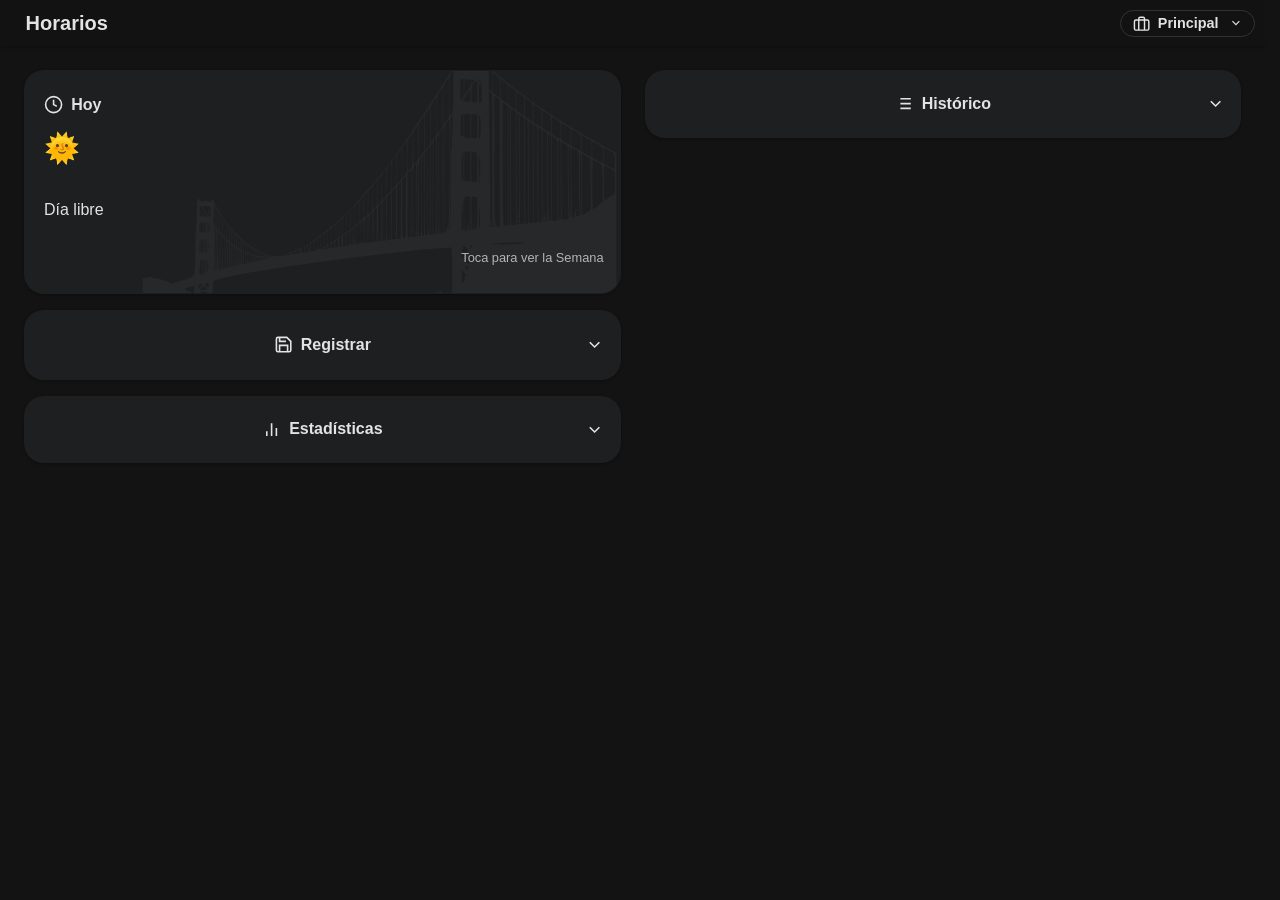
==== commit 65ace9dd: "Update Horarios.html" ====
--- a/Horarios.html
+++ b/Horarios.html
@@ -961,24 +961,7 @@
         }
 
         .calendario-dia.nuevo-registro-animacion {
-            animation: cal-destello 0.8s ease-out forwards;
-        }
-
-        @keyframes cal-destello {
-            0% {
-                box-shadow: 0 0 0 3px var(--c-green);
-                opacity: 0;
-            }
-
-            60% {
-                box-shadow: 0 0 0 6px rgba(76, 172, 140, 0);
-                opacity: 1;
-            }
-
-            100% {
-                box-shadow: none;
-                opacity: 1;
-            }
+            animation: fade-blur 0.5s ease-out forwards;
         }
 
         /* Animación del boton tiempo fuera*/
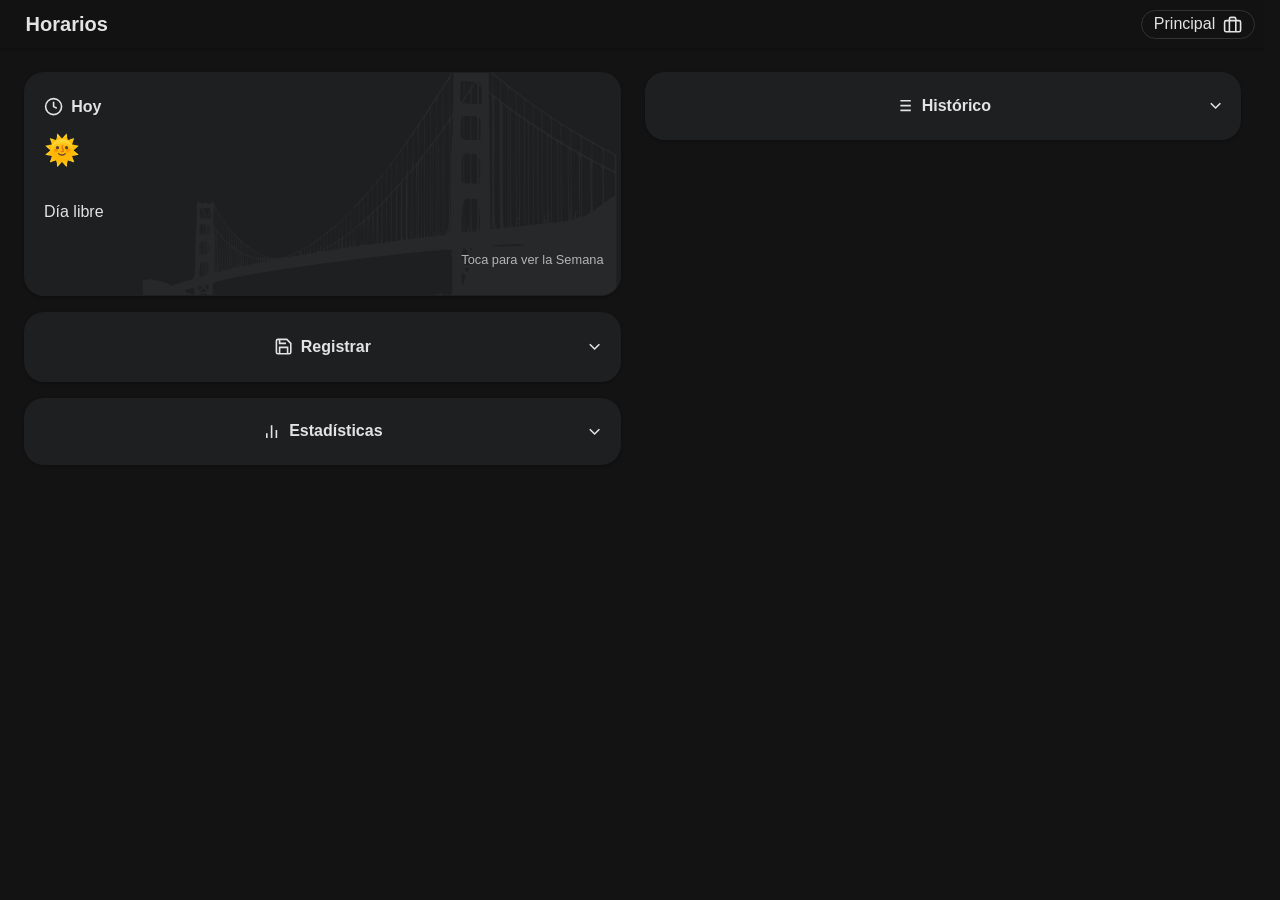
==== commit 50fc1b22: "Update Horarios.html" ====
--- a/Horarios.html
+++ b/Horarios.html
@@ -38,6 +38,7 @@
             --c-red: rgba(172, 90, 76, 0.8);
             --c-purple: rgba(129, 76, 172, 0.8);
             --c-gold: rgba(172, 155, 76, 0.8);
+            --c-orange: rgba(210, 120, 50, 0.8);
             --c-gray-btn: #dde3ea;
             --c-white: #ffffff;
             --hover: #989ca0;
@@ -441,6 +442,10 @@
             border-left-color: var(--c-gold) !important;
         }
 
+        .stats-card.border-orange {
+            border-left-color: var(--c-orange) !important;
+        }
+
         .stats-card.border-transparent {
             border-left-color: transparent !important;
         }
@@ -480,6 +485,10 @@
 
         .progress-fill.gold {
             background: var(--c-gold) !important;
+        }
+
+        .progress-fill.orange {
+            background: var(--c-orange) !important;
         }
 
         .progress-fill.shimmer::after {
@@ -554,10 +563,10 @@
         }
 
         .registro-total.red-text,
-        .calendario-dia.dia-incompleto,
         .registro-total.red-text-bg,
         .toast.error,
         .toast.warning,
+        .calendario-dia.dia-incompleto,
         .calendario-dia.dia-especial-red {
             background: var(--c-red);
         }
@@ -567,6 +576,12 @@
             background: var(--c-purple);
         }
 
+        .registro-total.orange-text,
+        .calendario-dia.dia-especial-orange {
+            background: var(--c-orange);
+        }
+
+        .calendario-dia.dia-sin-salida,
         .registro-total.gold-text,
         .calendario-dia.dia-especial-gold,
         .registro-total.yellow-text {
@@ -701,6 +716,18 @@
             }
         }
 
+        @keyframes calPopupIn {
+            from {
+                opacity: 0;
+                transform: translateY(24px) scale(0.96);
+            }
+
+            to {
+                opacity: 1;
+                transform: translateY(0) scale(1);
+            }
+        }
+
         @keyframes llamarAtencion {
             0% {
                 transform: scale(1, 1);
@@ -824,7 +851,7 @@
             align-items: center;
             justify-content: center;
             border-radius: 50%;
-            font-size: 0.82rem;
+            font-size: 0.85rem;
             font-weight: 500;
             cursor: default;
             position: relative;
@@ -853,7 +880,7 @@
         /* --- Popup quick-view calendario --- */
         .cal-popup {
             position: fixed;
-            z-index: 200;
+            z-index: 90;
             background: var(--bg-card);
             border: 1px solid var(--border);
             border-radius: var(--radius);
@@ -865,7 +892,9 @@
             flex-direction: column;
             gap: 0.4rem;
             pointer-events: all;
-            animation: slideDownFade 0.15s ease;
+            transform: translateY(24px) scale(0.96);
+            opacity: 0;
+            animation: calPopupIn 0.35s cubic-bezier(0.34, 1.56, 0.64, 1) forwards;
         }
 
         .cal-popup-fecha {
@@ -932,7 +961,7 @@
         }
 
         .calendario-titulo {
-            font-size: 0.9rem;
+            font-size: 1rem;
             font-weight: 600;
             color: var(--text-main);
             text-transform: capitalize;
@@ -1042,13 +1071,12 @@
             border-radius: var(--radius);
             padding: 0.25rem 0.75rem;
             color: var(--text-main);
-            font-size: 0.9rem;
-            font-weight: 600;
+            font-weight: 500;
             display: flex;
             align-items: center;
             gap: 0.5rem;
             cursor: pointer;
-            transition: border-color 0.2s;
+            transition: border-color 0.5s;
             width: auto;
             max-width: 160px;
         }
@@ -1159,6 +1187,11 @@
             transform: translateY(-10px);
         }
 
+        #form-stats.fade-out {
+            opacity: 0;
+            transform: translateY(-10px);
+        }
+
         .stats-card-content.fade-out {
             opacity: 0;
             transform: translateY(-10px);
@@ -1269,6 +1302,13 @@
         /* --- Hovers de botones --- */
         @media (hover: hover) and (pointer: fine) {
 
+            #btn-toggle-fondo:hover:not(:disabled),
+            #btn-toggle-gist-backup:hover:not(:disabled),
+            #btn-toggle-gist-merge:hover:not(:disabled),
+            #btn-toggle-ignorar-tf:hover:not(:disabled),
+            #btn-toggle-hover-popup:hover:not(:disabled),
+            #btn-toggle-persistir-tarjetas:hover:not(:disabled),
+            #btn-reporte:hover:not(:disabled),
             .icon-btn:hover:not(:disabled),
             .time-btn:hover:not(:disabled),
             .btn-increment:hover:not(:disabled),
@@ -1278,16 +1318,22 @@
             .btn-export:hover:not(:disabled),
             .btn-backup:hover:not(:disabled),
             .btn-edit:hover:not(:disabled),
-            #btn-toggle-fondo:hover:not(:disabled),
-            #btn-toggle-gist-backup:hover:not(:disabled),
-            #btn-toggle-gist-merge:hover:not(:disabled),
-            #btn-toggle-ignorar-tf:hover:not(:disabled),
             .registro-item:hover,
             .header-profile-btn:hover,
             .btn-perfil-select:hover,
             .day-checkbox:hover span,
             .btn-perfil-edit:hover {
                 border: 1px solid var(--hover);
+            }
+
+            .calendario-dia:not(.vacio):not(.dia-sin-registro) {
+                transition: filter 0.3s ease;
+            }
+
+            .calendario-dia:not(.vacio):not(.dia-sin-registro):hover {
+                filter: brightness(1.2);
+                z-index: 2;
+                position: relative;
             }
 
             .calendario-nav button:hover:not(:disabled) {
@@ -1328,6 +1374,17 @@
 
             .week-selector {
                 gap: 5px;
+            }
+
+            #modal-config .modal-content {
+                max-width: 800px;
+            }
+
+            #modal-config .modal-config-cols {
+                display: grid;
+                grid-template-columns: 1fr 1fr;
+                gap: 0 1.5rem;
+                align-items: start;
             }
         }
     </style>
@@ -1522,13 +1579,11 @@
                 </svg>
             </button>
             <button class="header-profile-btn" onclick="UILogic.abrirSelectorPerfiles()">
+                <span id="nombre-perfil-header">Cargando...</span>
                 <svg class="icon">
                     <use href="#icon-briefcase" />
                 </svg>
-                <span id="nombre-perfil-header">Cargando...</span>
-                <svg class="icon" style="font-size: 0.8em; margin-left: 2px;">
-                    <use href="#icon-chevron-down" />
-                </svg>
+
             </button>
         </div>
     </div>
@@ -1869,142 +1924,163 @@
                         </svg>
                         Ajustes
                     </span>
-                    <span class="version-text">LUSHIBOSCA-8.16</span>
+                    <span class="version-text">LUSHIBOSCA-8.24</span>
                 </h3>
             </div>
             <div class="modal-config-body custom-scroll">
-                <div class="form-group">
-                    <label>Horas Diarias</label>
-                    <div class="input-number-group">
-                        <input type="number" id="config-horas-diarias" min="0" max="24" step="0.5" readonly />
-                        <button class="btn-increment" onmousedown="UILogic.iniciarCambioHoras(0.5)"
-                            onmouseup="UILogic.detenerCambio()" onmouseleave="UILogic.detenerCambio()"
-                            ontouchstart="event.preventDefault(); UILogic.iniciarCambioHoras(0.5)"
-                            ontouchend="event.preventDefault(); UILogic.detenerCambio()">+</button>
-                        <button class="btn-increment" onmousedown="UILogic.iniciarCambioHoras(-0.5)"
-                            onmouseup="UILogic.detenerCambio()" onmouseleave="UILogic.detenerCambio()"
-                            ontouchstart="event.preventDefault(); UILogic.iniciarCambioHoras(-0.5)"
-                            ontouchend="event.preventDefault(); UILogic.detenerCambio()">−</button>
-                    </div>
-                </div>
-                <div class="form-group">
-                    <label>Días Laborales</label>
-                    <div class="week-selector">
-                        <label class="day-checkbox">
-                            <input type="checkbox" name="dia-habil" value="1">
-                            <span>Lu</span>
-                        </label>
-                        <label class="day-checkbox">
-                            <input type="checkbox" name="dia-habil" value="2">
-                            <span>Ma</span>
-                        </label>
-                        <label class="day-checkbox">
-                            <input type="checkbox" name="dia-habil" value="3">
-                            <span>Mi</span>
-                        </label>
-                        <label class="day-checkbox">
-                            <input type="checkbox" name="dia-habil" value="4">
-                            <span>Ju</span>
-                        </label>
-                        <label class="day-checkbox">
-                            <input type="checkbox" name="dia-habil" value="5">
-                            <span>Vi</span>
-                        </label>
-                        <label class="day-checkbox">
-                            <input type="checkbox" name="dia-habil" value="6">
-                            <span>Sa</span>
-                        </label>
-                        <label class="day-checkbox">
-                            <input type="checkbox" name="dia-habil" value="0"> <span>Do</span>
-                        </label>
-                    </div>
-                    <div id="config-total-feedback" class="config-hint-text">(Total semanal: --hs)</div>
-                </div>
-                <div class="form-group">
-                    <label>Mostrar / Ordenar Tarjetas</label>
-                    <div style="display:flex;flex-direction:column;gap:0.4rem;" id="lista-orden-cards">
-                        <div class="orden-card-item" id="orden-item-registrar">
-                            <button id="btn-toggle-card-registrar" class="drag-handle" data-card="registrar"
-                                onclick="UILogic.toggleVisibilidadCard('registrar')" style="flex:1;">
+                <div class="modal-config-cols">
+
+                    <!-- COLUMNA IZQUIERDA -->
+                    <div>
+                        <div class="form-group">
+                            <label>Horas Diarias</label>
+                            <div class="input-number-group">
+                                <input type="number" id="config-horas-diarias" min="0" max="24" step="0.5" readonly />
+                                <button class="btn-increment" onmousedown="UILogic.iniciarCambioHoras(0.5)"
+                                    onmouseup="UILogic.detenerCambio()" onmouseleave="UILogic.detenerCambio()"
+                                    ontouchstart="event.preventDefault(); UILogic.iniciarCambioHoras(0.5)"
+                                    ontouchend="event.preventDefault(); UILogic.detenerCambio()">+</button>
+                                <button class="btn-increment" onmousedown="UILogic.iniciarCambioHoras(-0.5)"
+                                    onmouseup="UILogic.detenerCambio()" onmouseleave="UILogic.detenerCambio()"
+                                    ontouchstart="event.preventDefault(); UILogic.iniciarCambioHoras(-0.5)"
+                                    ontouchend="event.preventDefault(); UILogic.detenerCambio()">−</button>
+                            </div>
+                        </div>
+                        <div class="form-group">
+                            <label>Días Laborales</label>
+                            <div class="week-selector">
+                                <label class="day-checkbox">
+                                    <input type="checkbox" name="dia-habil" value="1">
+                                    <span>Lu</span>
+                                </label>
+                                <label class="day-checkbox">
+                                    <input type="checkbox" name="dia-habil" value="2">
+                                    <span>Ma</span>
+                                </label>
+                                <label class="day-checkbox">
+                                    <input type="checkbox" name="dia-habil" value="3">
+                                    <span>Mi</span>
+                                </label>
+                                <label class="day-checkbox">
+                                    <input type="checkbox" name="dia-habil" value="4">
+                                    <span>Ju</span>
+                                </label>
+                                <label class="day-checkbox">
+                                    <input type="checkbox" name="dia-habil" value="5">
+                                    <span>Vi</span>
+                                </label>
+                                <label class="day-checkbox">
+                                    <input type="checkbox" name="dia-habil" value="6">
+                                    <span>Sa</span>
+                                </label>
+                                <label class="day-checkbox">
+                                    <input type="checkbox" name="dia-habil" value="0"> <span>Do</span>
+                                </label>
+                            </div>
+                            <div id="config-total-feedback" class="config-hint-text">(Total semanal: --hs)</div>
+                        </div>
+                        <div class="form-group">
+                            <label>Fondo del dashboard</label>
+                            <button id="btn-toggle-fondo" onclick="UILogic.toggleFondoCard()">
+                                <svg class="icon">
+                                    <use href="#icon-landscape" />
+                                </svg>
+                                <span id="hint-fondo-label">Golden Gate</span>
+                            </button>
+                        </div>
+                        <div class="form-group">
+                            <label>Tiempo Fuera</label>
+                            <button id="btn-toggle-ignorar-tf" onclick="UILogic.toggleIgnorarTiempoFuera()">
+                                <svg class="icon">
+                                    <use href="#icon-exit" />
+                                </svg>
+                                <span>Ignorar calculo TF</span>
+                            </button>
+                        </div>
+                        <div class="form-group">
+                            <label>Calendario</label>
+                            <button id="btn-toggle-hover-popup" onclick="UILogic.toggleHoverPopupCalendario()">
+                                <svg class="icon">
+                                    <use href="#icon-calendar-simple" />
+                                </svg>
+                                <span>Popup al pasar mouse (PC)</span>
+                            </button>
+                        </div>
+                        <div class="form-group">
+                            <label>Estado de Tarjetas</label>
+                            <button id="btn-toggle-persistir-tarjetas" onclick="UILogic.togglePersistirTarjetas()">
                                 <svg class="icon">
                                     <use href="#icon-save" />
                                 </svg>
-                                <span>Registrar</span>
-                            </button>
-                        </div>
-                        <div class="orden-card-item" id="orden-item-estadisticas">
-                            <button id="btn-toggle-card-estadisticas" class="drag-handle" data-card="estadisticas"
-                                onclick="UILogic.toggleVisibilidadCard('estadisticas')" style="flex:1;">
-                                <svg class="icon">
-                                    <use href="#icon-stats" />
-                                </svg>
-                                <span>Estadísticas</span>
-                            </button>
-                        </div>
-                        <div class="orden-card-item" id="orden-item-historico">
-                            <button id="btn-toggle-card-historico" class="drag-handle" data-card="historico"
-                                onclick="UILogic.toggleVisibilidadCard('historico')" style="flex:1;">
-                                <svg class="icon">
-                                    <use href="#icon-list" />
-                                </svg>
-                                <span>Histórico</span>
+                                <span>Recordar estado</span>
                             </button>
                         </div>
                     </div>
-                </div>
-                <div class="form-group">
-                    <label>Estado de Tarjetas</label>
-                    <button id="btn-toggle-persistir-tarjetas" onclick="UILogic.togglePersistirTarjetas()">
-                        <svg class="icon">
-                            <use href="#icon-save" />
-                        </svg>
-                        <span>Recordar estado</span>
-                    </button>
-                </div>
-                <div class="form-group">
-                    <label>Tiempo Fuera</label>
-                    <button id="btn-toggle-ignorar-tf" onclick="UILogic.toggleIgnorarTiempoFuera()">
-                        <svg class="icon">
-                            <use href="#icon-exit" />
-                        </svg>
-                        <span>Ignorar calculo TF</span>
-                    </button>
-                </div>
-                <div class="form-group">
-                    <label>Fondo de Estado</label>
-                    <button id="btn-toggle-fondo" onclick="UILogic.toggleFondoCard()">
-                        <svg class="icon">
-                            <use href="#icon-landscape" />
-                        </svg>
-                        <span id="hint-fondo-label">Golden Gate</span>
-                    </button>
-                </div>
-                <div class="config-actions">
-                    <label>Registros y Sincronización</label>
-                    <button class="btn-edit" onclick="UILogic.abrirModalGist()">
-                        <svg class="icon">
-                            <use href="#icon-cloud" />
-                        </svg>
-                        GitHub Gist
-                    </button>
-                    <button class="btn-backup" onclick="UILogic.mostrarImportar()">
-                        <svg class="icon">
-                            <use href="#icon-upload" />
-                        </svg>
-                        Restaurar
-                    </button>
-                    <button class="btn-export" onclick="UILogic.mostrarExportar()">
-                        <svg class="icon">
-                            <use href="#icon-download" />
-                        </svg>
-                        Respaldar
-                    </button>
-                    <button class="btn-delete" onclick="DataManagement.borrarTodoHistorial()">
-                        <svg class="icon">
-                            <use href="#icon-trash" />
-                        </svg>
-                        Restablecer
-                    </button>
+
+                    <!-- COLUMNA DERECHA -->
+                    <div>
+                        <div class="form-group">
+                            <label>Tarjetas</label>
+                            <div style="display:flex;flex-direction:column;gap:0.4rem;" id="lista-orden-cards">
+                                <div class="orden-card-item" id="orden-item-registrar">
+                                    <button id="btn-toggle-card-registrar" class="drag-handle" data-card="registrar"
+                                        onclick="UILogic.toggleVisibilidadCard('registrar')" style="flex:1;">
+                                        <svg class="icon">
+                                            <use href="#icon-save" />
+                                        </svg>
+                                        <span>Registrar</span>
+                                    </button>
+                                </div>
+                                <div class="orden-card-item" id="orden-item-estadisticas">
+                                    <button id="btn-toggle-card-estadisticas" class="drag-handle"
+                                        data-card="estadisticas" onclick="UILogic.toggleVisibilidadCard('estadisticas')"
+                                        style="flex:1;">
+                                        <svg class="icon">
+                                            <use href="#icon-stats" />
+                                        </svg>
+                                        <span>Estadísticas</span>
+                                    </button>
+                                </div>
+                                <div class="orden-card-item" id="orden-item-historico">
+                                    <button id="btn-toggle-card-historico" class="drag-handle" data-card="historico"
+                                        onclick="UILogic.toggleVisibilidadCard('historico')" style="flex:1;">
+                                        <svg class="icon">
+                                            <use href="#icon-list" />
+                                        </svg>
+                                        <span>Histórico</span>
+                                    </button>
+                                </div>
+                            </div>
+                        </div>
+                        <div class="config-actions">
+                            <label>Datos</label>
+                            <button class="btn-edit" onclick="UILogic.abrirModalGist()">
+                                <svg class="icon">
+                                    <use href="#icon-cloud" />
+                                </svg>
+                                GitHub Gist
+                            </button>
+                            <button class="btn-backup" onclick="UILogic.mostrarImportar()">
+                                <svg class="icon">
+                                    <use href="#icon-upload" />
+                                </svg>
+                                Restaurar
+                            </button>
+                            <button class="btn-export" onclick="UILogic.mostrarExportar()">
+                                <svg class="icon">
+                                    <use href="#icon-download" />
+                                </svg>
+                                Respaldar
+                            </button>
+                            <button class="btn-delete" onclick="DataManagement.borrarTodoHistorial()">
+                                <svg class="icon">
+                                    <use href="#icon-trash" />
+                                </svg>
+                                Restablecer
+                            </button>
+                        </div>
+                    </div>
+
                 </div>
             </div><!-- /modal-config-body -->
             <div class="modal-config-footer">
@@ -2086,6 +2162,20 @@
                             </svg>
                             <span id="hint-gist-merge">Reemplazar</span>
                         </button>
+                    </div>
+                    <div id="gist-limite-sync"
+                        style="max-height:0; overflow:hidden; transition:max-height 0.3s ease, opacity 0.3s ease; opacity:0; margin-top:0.5rem;">
+                        <div class="form-group" style="margin-bottom:0.5rem">
+                            <label id="gist-limite-label">Límite por hora</label>
+                            <div class="input-number-group">
+                                <input type="number" id="gist-limite-valor" min="0" max="99" step="1" readonly />
+                                <button class="btn-increment" onclick="UILogic.cambiarLimiteSync(1)">+</button>
+                                <button class="btn-increment" onclick="UILogic.cambiarLimiteSync(-1)">−</button>
+                                <button class="btn-increment" id="btn-limite-siempre"
+                                    onclick="UILogic.toggleLimiteSiempre()" title="Sin límite"
+                                    style="min-width:100px; font-size:0.8rem;">Sin limite</button>
+                            </div>
+                        </div>
                     </div>
                     <div id="gist-rango-horario"
                         style="max-height:0; overflow:hidden; transition:max-height 0.3s ease, opacity 0.3s ease; opacity:0; margin-top:0.5rem; gap:0.5rem; align-items:center; display:flex;">
@@ -2765,6 +2855,10 @@
                     return `${date.getFullYear()}-${String(date.getMonth() + 1).padStart(2, '0')}-${String(date.getDate()).padStart(2, '0')}`;
                 }
 
+                function parsearFechaLocal(fechaStr) {
+                    return new Date(fechaStr.replace(/-/g, '/') + ' 00:00:00');
+                }
+
                 return {
                     SECURITY_LIMITS,
                     REGEX_PATTERNS,
@@ -2775,7 +2869,8 @@
                     calcularHashSHA256,
                     validarRegistroSeguro,
                     fechaLocalISO,
-                    formatearFechaLocal
+                    formatearFechaLocal,
+                    parsearFechaLocal
                 };
             })();
 
@@ -3247,7 +3342,7 @@
                         label: 'Vacaciones',
                         labelPlural: 'Vacaciones',
                         descripcion: 'Vacaciones',
-                        color: 'gold',
+                        color: 'orange',
                         contabiliza: true
                     },
                     ASUETO: {
@@ -3419,8 +3514,8 @@
                     // 3. VALIDACIÓN DE RANGO RAZONABLE (2 AÑOS)
                     // ============================================
                     const hoy = new Date();
-                    const fechaInicioObj = new Date(nuevaDesde.replace(/-/g, '/') + ' 00:00:00');
-                    const fechaFinObj = new Date(nuevaHasta.replace(/-/g, '/') + ' 00:00:00');
+                    const fechaInicioObj = S.parsearFechaLocal(nuevaDesde);
+                    const fechaFinObj = S.parsearFechaLocal(nuevaHasta);
 
                     // Permitir hasta 2 años en el futuro
                     const dosPasado = new Date(hoy);
@@ -3480,8 +3575,8 @@
                     // 7. GENERAR LISTA DE FECHAS NUEVAS
                     // ============================================
                     const fechasNuevas = [];
-                    let checkFecha = new Date(nuevaDesde.replace(/-/g, '/') + ' 00:00:00');
-                    const checkFin = new Date(nuevaHasta.replace(/-/g, '/') + ' 00:00:00');
+                    let checkFecha = S.parsearFechaLocal(nuevaDesde);
+                    const checkFin = S.parsearFechaLocal(nuevaHasta);
 
                     while (checkFecha <= checkFin) {
                         const y = checkFecha.getFullYear();
@@ -3745,7 +3840,7 @@
                                 return; // Saltar este registro
                             }
 
-                            const fechaObj = new Date(r.fecha.replace(/-/g, '/') + ' 00:00:00');
+                            const fechaObj = S.parsearFechaLocal(r.fecha);
                             const diaSemana = fechaObj.getDay();
 
                             if (diasHabilesConfig.includes(diaSemana)) {
@@ -4515,24 +4610,45 @@
                                 const fechasExistentes = new Set(registros.map(r => r.fecha));
                                 const nuevos = registrosImportados.filter(imp => !fechasExistentes.has(imp.fecha));
 
-                                if (nuevos.length === 0) {
-                                    UILogic.mostrarToast('No hay días nuevos para agregar', 'info');
+                                // Registros que existen en ambos pero el importado complementa al local
+                                const complementarios = registrosImportados.filter(imp => {
+                                    if (!fechasExistentes.has(imp.fecha)) return false;
+                                    const local = registros.find(r => r.fecha === imp.fecha);
+                                    if (!local) return false;
+                                    // El importado aporta salida que el local no tiene
+                                    const aportaSalida = !local.salida && imp.salida;
+                                    // El importado aporta tiempoFuera que el local no tiene
+                                    const aportaTF = !local.tiempoFuera && imp.tiempoFuera;
+                                    return aportaSalida || aportaTF;
+                                });
+
+                                if (nuevos.length === 0 && complementarios.length === 0) {
+                                    UILogic.mostrarToast('No hay días nuevos ni datos para completar', 'info');
                                     return;
                                 }
 
-                                // Validar que no se exceda el límite total
                                 if (registros.length + nuevos.length > S.SECURITY_LIMITS.MAX_REGISTROS) {
                                     UILogic.mostrarToast(`Límite alcanzado. Solo se pueden agregar ${S.SECURITY_LIMITS.MAX_REGISTROS - registros.length} registros más`, 'error');
                                     return;
                                 }
 
+                                // Aplicar complementarios: actualizar campos faltantes en local
+                                complementarios.forEach(imp => {
+                                    const local = registros.find(r => r.fecha === imp.fecha);
+                                    if (!local) return;
+                                    if (!local.salida && imp.salida) local.salida = imp.salida;
+                                    if (!local.tiempoFuera && imp.tiempoFuera) local.tiempoFuera = imp.tiempoFuera;
+                                    // Recalcular total
+                                    const t = calcularHoras(local.entrada, local.salida, local.tiempoFuera || null, local.credito || null);
+                                    if (t) { local.horas = t.horas; local.minutos = t.minutos; local.total = t.total; }
+                                });
+
                                 registros = registros.concat(nuevos);
 
-                                const mensaje = nuevos.length === 1
-                                    ? 'Se agregó 1 día'
-                                    : `Se agregaron ${nuevos.length} días`;
-
-                                finalizarImportacionAndSave(mensaje);
+                                const partes = [];
+                                if (nuevos.length > 0) partes.push(`${nuevos.length} día${nuevos.length !== 1 ? 's' : ''} nuevo${nuevos.length !== 1 ? 's' : ''}`);
+                                if (complementarios.length > 0) partes.push(`${complementarios.length} registro${complementarios.length !== 1 ? 's' : ''} completado${complementarios.length !== 1 ? 's' : ''}`);
+                                finalizarImportacionAndSave(`Combinado: ${partes.join(', ')}`);
                             }
 
                         } catch (err) {
@@ -4623,8 +4739,8 @@
                     const registrosRango = registros.filter(r => r.fecha >= inicioSemana && r.fecha <= fechaHoy);
                     const registrosMap = new Map(registrosRango.map(r => [r.fecha, r]));
 
-                    let fechaIteracion = new Date(inicioSemana.replace(/-/g, '/') + ' 00:00:00');
-                    let fechaLimite = new Date(fechaHoy.replace(/-/g, '/') + ' 00:00:00');
+                    let fechaIteracion = S.parsearFechaLocal(inicioSemana);
+                    let fechaLimite = S.parsearFechaLocal(fechaHoy);
 
                     while (fechaIteracion <= fechaLimite) {
                         const y = fechaIteracion.getFullYear();
@@ -4733,8 +4849,8 @@
                     const entrada = tipoConfig.codigo;
                     const salida = tipoConfig.codigo;
 
-                    let fechaActual = new Date(desde.replace(/-/g, '/') + ' 00:00:00');
-                    const fechaFin = new Date(hasta.replace(/-/g, '/') + ' 00:00:00');
+                    let fechaActual = S.parsearFechaLocal(desde);
+                    const fechaFin = S.parsearFechaLocal(hasta);
                     const fechasARegistrar = [];
 
                     while (fechaActual <= fechaFin) {
@@ -5041,6 +5157,7 @@
                 }
 
                 function marcarSync(tipo) {
+                    if (getSyncLimite(tipo) === 0) return; // modo siempre: no acumular
                     if (window.PerfilManager) {
                         const perfil = PerfilManager.obtenerDatosPerfil();
                         if (perfil) {
@@ -5055,7 +5172,31 @@
                     }
                 }
 
-                function superaLimite(tipo, limite) {
+                function getSyncLimite(tipo) {
+                    const key = `gistSyncLimite_${tipo}`;
+                    const val = parseInt(localStorage.getItem(key));
+                    if (tipo === 'bajar') return isNaN(val) ? 2 : val;
+                    if (tipo === 'subir') return isNaN(val) ? 1 : val;
+                    return 2;
+                }
+
+                function setSyncLimite(tipo, valor) {
+                    const anteriorLimite = getSyncLimite(tipo);
+                    try { localStorage.setItem(`gistSyncLimite_${tipo}`, valor); } catch (e) { }
+                    // Si se pasa de "siempre" (0) a numérico, resetear el contador
+                    if (anteriorLimite === 0 && valor > 0 && window.PerfilManager) {
+                        const perfil = PerfilManager.obtenerDatosPerfil();
+                        if (perfil) {
+                            perfil[`gistSyncCount_${tipo}`] = 0;
+                            perfil[`gistSyncFecha_${tipo}`] = null;
+                            PerfilManager.guardarPerfiles();
+                        }
+                    }
+                }
+
+                function superaLimite(tipo) {
+                    const limite = getSyncLimite(tipo);
+                    if (limite === 0) return false; // 0 = siempre
                     return getSyncCount(tipo) >= limite;
                 }
 
@@ -5197,7 +5338,7 @@
                     return data;
                 }
 
-                return { getToken, getGistId, getLastSync, getMergeBehavior, setMergeBehavior, getAutoSync, setAutoSync, getRangoHorario, setRangoHorario, getSyncCount, marcarSync, superaLimite, dentroDelRangoHorario, saveCredentials, esGistIdValido, subir, bajar };
+                return { getToken, getGistId, getLastSync, getMergeBehavior, setMergeBehavior, getAutoSync, setAutoSync, getRangoHorario, setRangoHorario, getSyncCount, marcarSync, superaLimite, getSyncLimite, setSyncLimite, dentroDelRangoHorario, saveCredentials, esGistIdValido, subir, bajar };
 
             })(SecurityAndUtils);
 
@@ -5219,6 +5360,26 @@
                 let modoEstadisticas = 'mensual'; // 'mensual' | 'anual'
                 let _modalAbiertoDesdeLista = false;
 
+                function registrarSwipe(el, callback, { minX = 50, maxY = 80 } = {}) {
+                    if (!el || el.dataset.swipeInit) return;
+                    el.dataset.swipeInit = '1';
+                    let _x = null, _y = null;
+                    el.addEventListener('touchstart', e => {
+                        if (e.touches.length !== 1) return;
+                        _x = e.touches[0].clientX;
+                        _y = e.touches[0].clientY;
+                    }, { passive: true });
+                    el.addEventListener('touchend', e => {
+                        if (_x === null) return;
+                        const dx = e.changedTouches[0].clientX - _x;
+                        const dy = e.changedTouches[0].clientY - _y;
+                        _x = null; _y = null;
+                        if (Math.abs(dy) > maxY) return;
+                        if (Math.abs(dx) < minX) return;
+                        callback(dx < 0 ? 1 : -1);
+                    }, { passive: true });
+                }
+
                 // FUNCIÓN DEBOUNCE REUTILIZABLE
                 function debounce(func, wait) {
                     let timeout;
@@ -5339,7 +5500,7 @@
                 }
 
                 function obtenerLunesSemana(fecha) {
-                    const date = new Date(fecha.replace(/-/g, '/') + ' 00:00:00');
+                    const date = S.parsearFechaLocal(fecha);
                     const dia = date.getDay();
                     const offset = dia === 0 ? -6 : 1 - dia;
                     const lunes = new Date(date);
@@ -5434,8 +5595,8 @@
 
                 // Función auxiliar para verificar si una fecha es consecutiva a otra
                 function esFechaConsecutiva(fechaActual, fechaSiguiente) {
-                    const actual = new Date(fechaActual.replace(/-/g, '/') + ' 00:00:00');
-                    const siguiente = new Date(fechaSiguiente.replace(/-/g, '/') + ' 00:00:00');
+                    const actual = S.parsearFechaLocal(fechaActual);
+                    const siguiente = S.parsearFechaLocal(fechaSiguiente);
                     actual.setDate(actual.getDate() - 1);
                     return S.formatearFechaLocal(actual) === fechaSiguiente;
                 }
@@ -5820,7 +5981,8 @@
                     horasEl.textContent = rangoFechas;
 
                     const totalEl = document.createElement('div');
-                    totalEl.className = 'registro-total purple-text';
+                    const colorClase = tipoConfig ? `${tipoConfig.color}-text` : 'purple-text';
+                    totalEl.className = `registro-total ${colorClase}`;
                     totalEl.textContent = 'Justificado';
 
                     info.appendChild(fechaEl);
@@ -6086,6 +6248,7 @@
                         red: 'rgba(172,90,76,0.12)',
                         purple: 'rgba(140,80,200,0.12)',
                         gold: 'rgba(172,155,76,0.12)',
+                        orange: 'rgba(210, 120, 50, 0.12)',
                     };
 
                     const colores = {
@@ -6324,7 +6487,7 @@
                         const card = document.getElementById('stats-card');
                         if (card) {
                             // Limpiar clases previas
-                            card.classList.remove('border-blue', 'border-green', 'border-red', 'border-purple', 'border-transparent');
+                            card.classList.remove('border-blue', 'border-green', 'border-red', 'border-purple', 'border-orange', 'border-transparent');
 
                             if (horasDiarias === 0) {
                                 // Sin objetivo configurado
@@ -6399,7 +6562,7 @@
 
                                 const card = document.getElementById('stats-card');
                                 if (card) {
-                                    card.classList.remove('border-blue', 'border-green', 'border-red', 'border-purple', 'border-gold', 'border-transparent');
+                                    card.classList.remove('border-blue', 'border-green', 'border-red', 'border-purple', 'border-gold', 'border-orange', 'border-transparent');
                                     card.classList.add(`border-${tipoEspecialHoy.color}`);
                                 }
                                 actualizarFondoCard('especial', tipoEspecialHoy.color);
@@ -6437,7 +6600,7 @@
                                         //  Borde transparente
                                         const card = document.getElementById('stats-card');
                                         if (card) {
-                                            card.classList.remove('border-blue', 'border-green', 'border-red', 'border-purple');
+                                            card.classList.remove('border-blue', 'border-green', 'border-red', 'border-purple', 'border-orange');
                                             card.classList.add('border-transparent');
                                         }
                                     } else {
@@ -6447,7 +6610,7 @@
                                         // Borde verde o rojo
                                         const card = document.getElementById('stats-card');
                                         if (card) {
-                                            card.classList.remove('border-blue', 'border-green', 'border-red', 'border-purple', 'border-transparent');
+                                            card.classList.remove('border-blue', 'border-green', 'border-red', 'border-purple', 'border-orange', 'border-transparent');
                                             card.classList.add(tiempoTranscurrido >= objetivoDiario ? 'border-green' : 'border-red');
                                         }
 
@@ -6465,7 +6628,7 @@
                                         // Borde transparente
                                         const card = document.getElementById('stats-card');
                                         if (card) {
-                                            card.classList.remove('border-blue', 'border-green', 'border-red', 'border-purple');
+                                            card.classList.remove('border-blue', 'border-green', 'border-red', 'border-purple', 'border-orange');
                                             card.classList.add('border-transparent');
                                         }
                                     } else {
@@ -6480,7 +6643,7 @@
                                         // Borde verde o azul
                                         const card = document.getElementById('stats-card');
                                         if (card) {
-                                            card.classList.remove('border-blue', 'border-green', 'border-red', 'border-purple', 'border-transparent');
+                                            card.classList.remove('border-blue', 'border-green', 'border-red', 'border-purple', 'border-orange', 'border-transparent');
                                             card.classList.add(objetivoCumplido ? 'border-green' : 'border-blue');
                                         }
 
@@ -6524,7 +6687,7 @@
                             //  Borde transparente si no hay registro
                             const card = document.getElementById('stats-card');
                             if (card) {
-                                card.classList.remove('border-blue', 'border-green', 'border-red', 'border-purple');
+                                card.classList.remove('border-blue', 'border-green', 'border-red', 'border-purple', 'border-orange');
                                 card.classList.add('border-transparent');
                             }
 
@@ -6851,6 +7014,18 @@
                     _setBtnActivo('btn-toggle-ignorar-tf', D.getIgnorarTiempoFuera());
                 }
 
+                function toggleHoverPopupCalendario() {
+                    const actual = localStorage.getItem('hoverPopupCalendario') !== 'false';
+                    const nuevo = !actual;
+                    try { localStorage.setItem('hoverPopupCalendario', nuevo); } catch (e) { }
+                    actualizarEstadoBotonHoverPopup();
+                    mostrarToast(nuevo ? 'Popup al pasar mouse activado' : 'Popup al pasar mouse desactivado', 'info');
+                }
+
+                function actualizarEstadoBotonHoverPopup() {
+                    _setBtnActivo('btn-toggle-hover-popup', localStorage.getItem('hoverPopupCalendario') !== 'false');
+                }
+
                 function togglePersistirTarjetas() {
                     const actual = localStorage.getItem('persistirTarjetas') !== 'false';
                     const nuevo = !actual;
@@ -7244,7 +7419,7 @@
                     setTimeout(() => {
                         actualizarEstadisticasSemana(select.value);
                         formStats.classList.remove('fade-out');
-                    }, 200);
+                    }, 300);
                 }
 
                 function cambiarAnioStats() {
@@ -7256,18 +7431,18 @@
                     setTimeout(() => {
                         actualizarEstadisticasAnio(anioSeleccionado);
                         formStats.classList.remove('fade-out');
-                    }, 200);
-                }
-
-                function togglePeriodoStats() {
+                    }, 300);
+                }
+
+                function togglePeriodoStats(direccion = 1) {
                     const selectMes = $('select-mes-stats');
                     const selectAnio = $('select-anio-stats');
                     const label = $('label-periodo-toggle');
                     const formStats = $('form-stats');
 
-                    if (modoEstadisticas === 'mensual') modoEstadisticas = 'anual';
-                    else if (modoEstadisticas === 'anual') modoEstadisticas = 'semanal';
-                    else modoEstadisticas = 'mensual';
+                    const orden = ['mensual', 'anual', 'semanal'];
+                    const idx = orden.indexOf(modoEstadisticas);
+                    modoEstadisticas = orden[(idx + direccion + orden.length) % orden.length];
                     try { localStorage.setItem('modoEstadisticas', modoEstadisticas); } catch (e) { }
 
                     const selectSemana = $('select-semana-stats');
@@ -7290,7 +7465,7 @@
                             poblarSelectorMeses();
                         }
                         formStats.classList.remove('fade-out');
-                    }, 200);
+                    }, 300);
                 }
 
                 function poblarSelectorMeses() {
@@ -7596,7 +7771,7 @@
                                 let minutosSem = Math.round((totalSemanal - horasSem) * 60);
                                 if (minutosSem === 60) { horasSem++; minutosSem = 0; }
 
-                                const fechaLunes = new Date(lunes.replace(/-/g, '/') + ' 00:00:00');
+                                const fechaLunes = S.parsearFechaLocal(lunes);
                                 const fechaDomingo = new Date(fechaLunes);
                                 fechaDomingo.setDate(fechaLunes.getDate() + 6);
                                 const domingo = S.formatearFechaLocal(fechaDomingo);
@@ -8561,8 +8736,8 @@
                     }
 
                     // 3. Calcular días totales en el rango
-                    const fechaInicio = new Date(desde.replace(/-/g, '/') + ' 00:00:00');
-                    const fechaFin = new Date(hasta.replace(/-/g, '/') + ' 00:00:00');
+                    const fechaInicio = S.parsearFechaLocal(desde);
+                    const fechaFin = S.parsearFechaLocal(hasta);
                     const diffTime = Math.abs(fechaFin - fechaInicio);
                     const diasTotales = Math.ceil(diffTime / (1000 * 60 * 60 * 24)) + 1;
 
@@ -8851,39 +9026,21 @@
 
                     let _gistModalPadre = null;
                     let _gistAutoSyncTemp = null;
+                    let _gistLimitesTemp = null;
+                    let _gistLimitesOrig = null;
 
                     function actualizarEstadoBotonesGist() {
                         const token = document.getElementById('gist-token')?.value.trim() || '';
                         const gistId = document.getElementById('gist-id')?.value.trim() || '';
                         const soloToken = token !== '';
-                        const ambosCompletos = token !== '' && gistId.length > 10;
-
-                        // Subir: solo requiere token (el ID se genera solo si está vacío)
-                        const btnSubir = document.getElementById('btn-gist-subir');
-                        if (btnSubir) {
-                            btnSubir.disabled = !soloToken;
-                            btnSubir.style.opacity = soloToken ? '1' : '0.4';
-                            btnSubir.style.cursor = soloToken ? '' : 'not-allowed';
-                        }
-
-                        // Bajar y Automatización: requieren ambos
-                        ['btn-gist-bajar', 'btn-toggle-gist-backup'].forEach(id => {
-                            const btn = document.getElementById(id);
-                            if (!btn) return;
-                            btn.disabled = !ambosCompletos;
-                            btn.style.opacity = ambosCompletos ? '1' : '0.4';
-                            btn.style.cursor = ambosCompletos ? '' : 'not-allowed';
-                        });
-
-                        // Comportamiento (merge): requiere ambos completos Y que esté en modo Restaurar (estado 1)
-                        const btnMerge = document.getElementById('btn-toggle-gist-merge');
-                        if (btnMerge) {
-                            const estadoBackup = parseInt(_gistAutoSyncTemp ?? GistSync.getAutoSync());
-                            const habilitarMerge = ambosCompletos && estadoBackup === 1;
-                            btnMerge.disabled = !habilitarMerge;
-                            btnMerge.style.opacity = habilitarMerge ? '1' : '0.4';
-                            btnMerge.style.cursor = habilitarMerge ? '' : 'not-allowed';
-                        }
+                        const ambosCompletos = soloToken && gistId.length > 10;
+
+                        _setBtnDisabled('btn-gist-subir', !soloToken);
+                        _setBtnDisabled('btn-gist-bajar', !ambosCompletos);
+                        _setBtnDisabled('btn-toggle-gist-backup', !ambosCompletos);
+
+                        const estadoBackup = parseInt(_gistAutoSyncTemp ?? GistSync.getAutoSync());
+                        _setBtnDisabled('btn-toggle-gist-merge', !(ambosCompletos && estadoBackup === 1));
                     }
 
                     function abrirModalGist() {
@@ -8916,6 +9073,26 @@
                         actualizarEstadoBotonesGist();
                         ModalManager.cerrarTodos();
                         ModalManager.abrir('modal-gist');
+                        _gistLimitesTemp = null;
+                        _actualizarCampoLimite();
+                        _gistLimitesOrig = { bajar: GistSync.getSyncLimite('bajar'), subir: GistSync.getSyncLimite('subir') };
+                    }
+
+                    function _gistGuardarCredencialesSiModalAbierto() {
+                        if (document.getElementById('modal-gist')?.classList.contains('show')) {
+                            GistSync.saveCredentials(
+                                document.getElementById('gist-token')?.value.trim() || '',
+                                document.getElementById('gist-id')?.value.trim() || ''
+                            );
+                        }
+                    }
+
+                    function _setBtnDisabled(id, disabled) {
+                        const btn = document.getElementById(id);
+                        if (!btn) return;
+                        btn.disabled = disabled;
+                        btn.style.opacity = disabled ? '0.4' : '1';
+                        btn.style.cursor = disabled ? 'not-allowed' : '';
                     }
 
                     function actualizarBotonesHistorico() {
@@ -8951,54 +9128,76 @@
                         const hasta = document.getElementById('gist-rango-hasta')?.value || '00:00';
 
                         const rango = GistSync.getRangoHorario();
+                        const limitesCambiaron = _gistLimitesOrig !== null && (
+                            _gistLimitesOrig.bajar !== GistSync.getSyncLimite('bajar') ||
+                            _gistLimitesOrig.subir !== GistSync.getSyncLimite('subir')
+                        );
                         const huboCambios = token !== GistSync.getToken()
                             || gistId !== GistSync.getGistId()
                             || desde !== rango.desde
                             || hasta !== rango.hasta
-                            || (_gistAutoSyncTemp !== null && _gistAutoSyncTemp !== GistSync.getAutoSync());
+                            || limitesCambiaron
+                            || (_gistAutoSyncTemp !== null && _gistAutoSyncTemp !== GistSync.getAutoSync())
+                            || (_gistLimitesTemp !== null);
 
                         if (_gistAutoSyncTemp !== null) GistSync.setAutoSync(_gistAutoSyncTemp);
+                        if (_gistLimitesTemp !== null) {
+                            GistSync.setSyncLimite('bajar', _gistLimitesTemp.bajar);
+                            GistSync.setSyncLimite('subir', _gistLimitesTemp.subir);
+                        }
                         GistSync.saveCredentials(token, gistId);
                         GistSync.setRangoHorario(desde, hasta);
                         mostrarToast(huboCambios ? 'Configuración guardada' : 'Sin cambios', huboCambios ? 'success' : 'info');
                         _gistAutoSyncTemp = null;
+                        _gistLimitesTemp = null;
                         _gistModalPadre = null;
+                        _gistLimitesOrig = null;
                         ModalManager.cerrar('modal-gist');
                         actualizarBotonesHistorico();
                     }
 
                     function cerrarModalGist() {
                         _gistAutoSyncTemp = null;
+                        _gistLimitesTemp = null;
+                        _gistLimitesOrig = null;
                         ModalManager.cerrar('modal-gist');
                         if (_gistModalPadre) ModalManager.abrir(_gistModalPadre);
                         _gistModalPadre = null;
                         actualizarBotonesHistorico();
                     }
 
-                    async function gistMergeAplicar(modo, modoAutomatico = false) {
-                        if (!_gistMergeData) return;
-                        const { registrosNormalizados, soloEnGist, data } = _gistMergeData;
-                        _gistMergeData = null;
-
-                        let registrosFinales;
-                        let mensajeExito;
+                    function _calcularRegistrosMerge(modo, mergeData) {
+                        const { registrosNormalizados, soloEnGist, complementarios = [], data } = mergeData;
 
                         if (modo === 'merge') {
-                            if (soloEnGist.length === 0) {
-                                ModalManager.cerrar('modal-gist-merge');
-                                gistSetStatus('Sin días nuevos para agregar', 'ok');
-                                mostrarToast('Sin días nuevos para agregar', 'info');
-                                return;
+                            if (soloEnGist.length === 0 && complementarios.length === 0) {
+                                return { vacio: true };
                             }
                             if (D.registros().length + soloEnGist.length > S.SECURITY_LIMITS.MAX_REGISTROS) {
-                                mostrarToast(`Límite alcanzado`, 'error');
-                                return;
+                                return { limiteAlcanzado: true };
                             }
-                            registrosFinales = [...D.registros(), ...soloEnGist];
-                            mensajeExito = soloEnGist.length === 1 ? 'Se agregó 1 día del Gist' : `Se agregaron ${soloEnGist.length} días del Gist`;
+
+                            const registrosActualizados = D.registros().map(local => {
+                                const imp = complementarios.find(c => c.fecha === local.fecha);
+                                if (!imp) return local;
+                                const actualizado = { ...local };
+                                if (!actualizado.salida && imp.salida) actualizado.salida = imp.salida;
+                                if (!actualizado.tiempoFuera && imp.tiempoFuera) actualizado.tiempoFuera = imp.tiempoFuera;
+                                const t = D.calcularHoras(actualizado.entrada, actualizado.salida, actualizado.tiempoFuera || null, actualizado.credito || null);
+                                if (t) { actualizado.horas = t.horas; actualizado.minutos = t.minutos; actualizado.total = t.total; }
+                                return actualizado;
+                            });
+
+                            const partes = [];
+                            if (soloEnGist.length > 0) partes.push(`${soloEnGist.length} día${soloEnGist.length !== 1 ? 's' : ''} nuevo${soloEnGist.length !== 1 ? 's' : ''}`);
+                            if (complementarios.length > 0) partes.push(`${complementarios.length} registro${complementarios.length !== 1 ? 's' : ''} completado${complementarios.length !== 1 ? 's' : ''}`);
+
+                            return {
+                                registrosFinales: [...registrosActualizados, ...soloEnGist],
+                                mensajeExito: `Combinado: ${partes.join(', ')}`
+                            };
+
                         } else {
-                            registrosFinales = registrosNormalizados;
-                            mensajeExito = `${registrosNormalizados.length} registros restaurados desde Gist`;
                             if (Array.isArray(data.diasHabiles)) {
                                 const diasValidos = data.diasHabiles.filter(d => Number.isInteger(d) && d >= 0 && d <= 6);
                                 if (diasValidos.length > 0) D.setDiasHabiles(diasValidos);
@@ -9007,7 +9206,32 @@
                                 const hd = parseFloat(data.horasDiarias);
                                 if (Number.isFinite(hd) && hd >= 0 && hd <= 24) D.setHorasDiarias(hd);
                             }
-                        }
+                            return {
+                                registrosFinales: registrosNormalizados,
+                                mensajeExito: `${registrosNormalizados.length} registros restaurados desde Gist`
+                            };
+                        }
+                    }
+
+                    async function gistMergeAplicar(modo, modoAutomatico = false) {
+                        if (!_gistMergeData) return;
+                        const mergeData = _gistMergeData;
+                        _gistMergeData = null;
+
+                        const resultado = _calcularRegistrosMerge(modo, mergeData);
+
+                        if (resultado.vacio) {
+                            ModalManager.cerrar('modal-gist-merge');
+                            gistSetStatus('Sin días nuevos ni datos para completar', 'ok');
+                            mostrarToast('Sin días nuevos ni datos para completar', 'info');
+                            return;
+                        }
+                        if (resultado.limiteAlcanzado) {
+                            mostrarToast('Límite alcanzado', 'error');
+                            return;
+                        }
+
+                        const { registrosFinales, mensajeExito } = resultado;
 
                         D.registros().splice(0, D.registros().length, ...registrosFinales);
                         D.registros().sort((a, b) => {
@@ -9056,6 +9280,7 @@
                         _gistAutoSyncTemp = (actual + 1) % 3;
                         actualizarBotonGistBackup();
                         actualizarEstadoBotonesGist();
+                        _actualizarCampoLimite();
                     }
 
                     function actualizarBotonGistBackup() {
@@ -9099,6 +9324,52 @@
                         }
                     }
 
+                    function _tipoSyncActual() {
+                        const estado = parseInt(_gistAutoSyncTemp ?? GistSync.getAutoSync());
+                        return estado === 1 ? 'bajar' : estado === 2 ? 'subir' : null;
+                    }
+
+                    function _actualizarCampoLimite() {
+                        const tipo = _tipoSyncActual();
+                        const contenedor = document.getElementById('gist-limite-sync');
+                        if (!contenedor) return;
+                        if (!tipo) {
+                            contenedor.style.maxHeight = '0';
+                            contenedor.style.opacity = '0';
+                            return;
+                        }
+                        const limite = _gistLimitesTemp ? _gistLimitesTemp[tipo] : GistSync.getSyncLimite(tipo);
+                        const input = document.getElementById('gist-limite-valor');
+                        const label = document.getElementById('gist-limite-label');
+                        const btnSiempre = document.getElementById('btn-limite-siempre');
+                        const esSiempre = limite === 0;
+                        if (input) { input.value = esSiempre ? '∞' : limite; input.disabled = esSiempre; }
+                        if (label) label.textContent = tipo === 'bajar' ? 'Límite bajadas por hora' : 'Límite subidas por hora';
+                        if (btnSiempre) _setBtnActivo('btn-limite-siempre', esSiempre);
+                        // Deshabilitar botones +/− cuando es siempre
+                        const btnsIncrement = contenedor.querySelectorAll('.btn-increment:not(#btn-limite-siempre)');
+                        btnsIncrement.forEach(b => { b.disabled = esSiempre; b.style.opacity = esSiempre ? '0.4' : ''; });
+                        contenedor.style.maxHeight = '80px';
+                        contenedor.style.opacity = '1';
+                    }
+
+                    function cambiarLimiteSync(delta) {
+                        const tipo = _tipoSyncActual();
+                        if (!tipo) return;
+                        if (!_gistLimitesTemp) _gistLimitesTemp = { bajar: GistSync.getSyncLimite('bajar'), subir: GistSync.getSyncLimite('subir') };
+                        if (_gistLimitesTemp[tipo] === 0) return;
+                        _gistLimitesTemp[tipo] = Math.max(1, Math.min(99, _gistLimitesTemp[tipo] + delta));
+                        _actualizarCampoLimite();
+                    }
+
+                    function toggleLimiteSiempre() {
+                        const tipo = _tipoSyncActual();
+                        if (!tipo) return;
+                        if (!_gistLimitesTemp) _gistLimitesTemp = { bajar: GistSync.getSyncLimite('bajar'), subir: GistSync.getSyncLimite('subir') };
+                        _gistLimitesTemp[tipo] = _gistLimitesTemp[tipo] === 0 ? (tipo === 'bajar' ? 2 : 1) : 0;
+                        _actualizarCampoLimite();
+                    }
+
                     function gistSetStatus(msg, tipo = '') {
                         const modal = document.getElementById('modal-gist');
                         const modalAbierto = modal?.classList.contains('show');
@@ -9112,18 +9383,10 @@
                     }
 
                     async function gistSubir() {
-                        // Leer desde DOM solo si el modal está abierto, si no usar GistSync directamente
-                        const tokenInput = document.getElementById('gist-token');
-                        const gistIdInput = document.getElementById('gist-id');
-                        const modalAbierto = document.getElementById('modal-gist')?.classList.contains('show');
-                        if (modalAbierto) {
-                            GistSync.saveCredentials(tokenInput?.value.trim() || '', gistIdInput?.value.trim() || '');
-                        }
-
+                        _gistGuardarCredencialesSiModalAbierto();
                         const btn = document.getElementById('btn-gist-subir');
                         if (btn) btn.disabled = true;
                         gistSetStatus('Subiendo...');
-                        mostrarToast('Subiendo...', 'info');
 
                         try {
                             const nuevoId = await GistSync.subir(
@@ -9151,17 +9414,10 @@
                     let _gistMergeData = null;
 
                     async function gistBajar(modoAutomatico = false) {
-                        const tokenInput = document.getElementById('gist-token');
-                        const gistIdInput = document.getElementById('gist-id');
-                        const modalAbierto = document.getElementById('modal-gist')?.classList.contains('show');
-                        if (modalAbierto) {
-                            GistSync.saveCredentials(tokenInput?.value.trim() || '', gistIdInput?.value.trim() || '');
-                        }
-
+                        _gistGuardarCredencialesSiModalAbierto();
                         const btn = document.getElementById('btn-gist-bajar');
                         if (btn) btn.disabled = true;
                         gistSetStatus('Bajando...');
-                        mostrarToast('Bajando...', 'info');
 
                         try {
                             const data = await GistSync.bajar();
@@ -9225,8 +9481,15 @@
                             const enAmbos = registrosNormalizados.filter(r => fechasLocales.has(r.fecha));
                             const soloLocal = D.registros().filter(r => !registrosNormalizados.some(g => g.fecha === r.fecha));
 
+                            // Registros que el Gist puede complementar (tienen datos que el local no tiene)
+                            const complementarios = enAmbos.filter(imp => {
+                                const local = D.registros().find(r => r.fecha === imp.fecha);
+                                if (!local) return false;
+                                return (!local.salida && imp.salida) || (!local.tiempoFuera && imp.tiempoFuera);
+                            });
+
                             // Guardar datos para que gistMergeAplicar los use
-                            _gistMergeData = { registrosNormalizados, soloEnGist, data };
+                            _gistMergeData = { registrosNormalizados, soloEnGist, complementarios, data };
 
                             if (modoAutomatico) {
                                 // En automático: usar el toggle configurado sin preguntar
@@ -9249,14 +9512,14 @@
                                     resumenEl.innerHTML =
                                         `<div>` +
                                         `<div><svg class="icon"><use href="#icon-cloud"/></svg> En Gist <strong style="color:var(--c-green)">${soloEnGist.length}</strong> registro${soloEnGist.length !== 1 ? 's' : ''} nuevos</div>` +
-                                        `<div><svg class="icon"><use href="#icon-combine"/></svg> En ambos <strong>${enAmbos.length}</strong> registro${enAmbos.length !== 1 ? 's' : ''} (por fecha)</div>` +
+                                        `<div><svg class="icon"><use href="#icon-combine"/></svg> En ambos <strong>${enAmbos.length}</strong> registro${enAmbos.length !== 1 ? 's' : ''} (por fecha${complementarios.length > 0 ? `, <strong style="color:var(--c-blue)">${complementarios.length}</strong> para completar` : ''})</div>` +
                                         `<div><svg class="icon"><use href="#icon-save"/></svg> Local <strong>${soloLocal.length}</strong> registro${soloLocal.length !== 1 ? 's' : ''} no subidos</div>` +
                                         `</div>` +
                                         (configCambios.length > 0
                                             ? `<svg class="icon"><use href="#icon-settings"/></svg> Reemplazar cambiará: ${configCambios.join(', ')}</div>`
                                             : `<svg class="icon"><use href="#icon-settings"/></svg> Sin cambios de configuración</div>`) +
                                         `<div style="font-size:0.8rem; color:var(--text-muted); margin-top:0.75rem">` +
-                                        `<strong>Combinar</strong>: agrega ${soloEnGist.length} nuevo(s), mantiene los locales<br>` +
+                                        `<strong>Combinar</strong>: agrega ${soloEnGist.length} nuevo(s)${complementarios.length > 0 ? `, completa ${complementarios.length} registro(s)` : ''}, mantiene los locales<br>` +
                                         `<strong>Reemplazar</strong>: usa los ${registrosNormalizados.length} registros del Gist` +
                                         `</div>`;
                                 }
@@ -9288,7 +9551,9 @@
                         togglePeriodoStats, cambiarAnioStats, cambiarSemanaStats, toggleFondoCard, setFondoCard, navegarCalendario, toggleGistMerge,
                         actualizarEstadoBotonesGist, togglePersistirTarjetas, actualizarEstadoBotonPersistir, toggleVistaHistorico,
                         abrirModalGist, cerrarModalGist, guardarConfigGist, toggleVerToken, abrirGistEnBrowser, gistSubir, gistBajar,
-                        gistMergeAplicar, gistMergeCancelar, actualizarBotonesHistorico, toggleGistBackup, toggleModoLote, toggleVisibilidadCard, aplicarVisibilidadCards, obtenerOrdenCards, aplicarOrdenCards, iniciarDragOrdenCards, _popupCalendario,
+                        gistMergeAplicar, gistMergeCancelar, actualizarBotonesHistorico, toggleGistBackup, toggleModoLote, toggleVisibilidadCard, aplicarVisibilidadCards,
+                        _popupCalendario, _popupCalendarioHover, _cerrarPopupCalendarioHover, toggleHoverPopupCalendario, actualizarEstadoBotonHoverPopup,
+                        cambiarLimiteSync, toggleLimiteSiempre, obtenerOrdenCards, aplicarOrdenCards, iniciarDragOrdenCards, _onclickCalendarioDia
                     };
 
                     // === LISTENERS E INTERACTIVIDAD ===
@@ -9458,7 +9723,8 @@
                         });
                     }
 
-                    // ===================================
+                    // Swipe en stats-card (solo touch/móvil)
+                    registrarSwipe(document.getElementById('stats-card'), () => alternarVista());
 
                     // CARGAR CONFIGURACIÓN
                     const config = D.cargarConfiguracion();
@@ -9466,6 +9732,7 @@
                     D.setVistaActual(config.vistaActual);
                     D.setIgnorarTiempoFuera(config.ignorarTiempoFuera || false);
                     UILogic.actualizarEstadoBotonIgnorarTF();
+                    UILogic.actualizarEstadoBotonHoverPopup();
                     UILogic.aplicarVisibilidadCards();
                     UILogic.aplicarOrdenCards(UILogic.obtenerOrdenCards());
                     UILogic.iniciarDragOrdenCards();
@@ -9526,7 +9793,9 @@
                         if (persistir && localStorage.getItem('statsExpandido') === 'true') toggleStats();
 
                         // Restaurar estado de Histórico (3 estados)
-                        const estadoHistorico = persistir ? localStorage.getItem('historicoExpandido') : null;
+                        const estadoHistoricoGuardado = persistir ? localStorage.getItem('historicoExpandido') : null;
+                        // Si estaba completo (con botones), restaurar solo con registros
+                        const estadoHistorico = estadoHistoricoGuardado === 'completo' ? 'meses' : estadoHistoricoGuardado;
                         if (estadoHistorico === 'meses' || estadoHistorico === 'completo') {
                             const contenido = $('contenido-historico');
                             const icon = $('icon-indicator-historico');
@@ -9587,7 +9856,7 @@
                     if (_tieneCredenciales) {
                         if (_autoSyncEstado === 1) {
                             // Estado 1: restaurar al inicio si está en rango — máx 2 bajas por hora
-                            if (GistSync.dentroDelRangoHorario() && !GistSync.superaLimite('bajar', 2)) {
+                            if (GistSync.dentroDelRangoHorario() && !GistSync.superaLimite('bajar')) {
                                 setTimeout(async () => {
                                     await gistBajar(true);
                                     GistSync.marcarSync('bajar');
@@ -9595,7 +9864,7 @@
                             }
                         } else if (_autoSyncEstado === 2) {
                             // Estado 2: respaldo automático — máx 1 subida por hora
-                            if (GistSync.dentroDelRangoHorario() && !GistSync.superaLimite('subir', 1)) {
+                            if (GistSync.dentroDelRangoHorario() && !GistSync.superaLimite('subir')) {
                                 setTimeout(async () => {
                                     await gistSubir();
                                     GistSync.marcarSync('subir');
@@ -10121,24 +10390,7 @@
                     if (!grid) return;
 
                     // Swipe para móvil (se adjunta una sola vez)
-                    if (!grid.dataset.swipeInit) {
-                        grid.dataset.swipeInit = '1';
-                        let _sx = null, _sy = null;
-                        grid.addEventListener('touchstart', e => {
-                            if (e.touches.length !== 1) return;
-                            _sx = e.touches[0].clientX;
-                            _sy = e.touches[0].clientY;
-                        }, { passive: true });
-                        grid.addEventListener('touchend', e => {
-                            if (_sx === null) return;
-                            const dx = e.changedTouches[0].clientX - _sx;
-                            const dy = e.changedTouches[0].clientY - _sy;
-                            _sx = null; _sy = null;
-                            if (Math.abs(dy) > 80) return;  // scroll vertical, ignorar
-                            if (Math.abs(dx) < 50) return;  // muy corto, ignorar
-                            navegarCalendario(dx < 0 ? 1 : -1);
-                        }, { passive: true });
-                    }
+                    registrarSwipe(grid, dir => navegarCalendario(dir));
 
                     const hoy = new Date();
                     const anio = _calendarioMes ? _calendarioMes.anio : hoy.getFullYear();
@@ -10169,7 +10421,10 @@
                             const tipo = TiposRegistro.obtenerTipoPorCodigo(r.entrada, r.salida);
                             return `dia-especial-${tipo ? tipo.color : 'purple'}`;  // ← cambio
                         }
-                        if (r.entrada && !r.salida) return 'dia-en-curso';
+                        if (r.entrada && !r.salida) {
+                            const fechaHoy = obtenerFechaHoy();
+                            return fecha === fechaHoy ? 'dia-en-curso' : 'dia-sin-salida';
+                        }
                         if (r.total >= horasDiariasObj) return 'dia-normal';
                         return 'dia-incompleto';
                     };
@@ -10191,9 +10446,11 @@
                         const clase = claseDelDia(fecha);
                         const esHoy = anio === hoy.getFullYear() && mes === hoy.getMonth() && dia === hoy.getDate();
                         const reg = regsPorFecha[fecha];
-                        const onclick = reg ? ` onclick="UILogic._popupCalendario(event, '${reg.id}')" style="cursor:pointer;"` : '';
+                        const onclick = reg ? ` onclick="UILogic._onclickCalendarioDia(event, '${reg.id}')"` : '';
+                        const onhover = reg ? ` onmouseenter="UILogic._popupCalendarioHover(event, '${reg.id}')" onmouseleave="UILogic._cerrarPopupCalendarioHover(event)"` : '';
+                        const cursor = reg ? ' style="cursor:pointer;"' : '';
                         const esNuevo = idResaltar && reg && reg.id === idResaltar ? ' nuevo-registro-animacion' : '';
-                        html += `<div class="calendario-dia ${clase}${esHoy ? ' hoy' : ''}${esNuevo}"${onclick}>${dia}</div>`;
+                        html += `<div class="calendario-dia ${clase}${esHoy ? ' hoy' : ''}${esNuevo}"${onclick}${onhover}${cursor}>${dia}</div>`;
                     }
 
                     if (filtroActivo) {
@@ -10243,7 +10500,6 @@
                 function _popupCalendario(event, registroId) {
                     event.stopPropagation();
 
-                    // Cerrar popup previo si existe
                     if (_popupCalendarioEl) {
                         _popupCalendarioEl.remove();
                         _popupCalendarioEl = null;
@@ -10252,9 +10508,16 @@
                     const reg = D.registros().find(r => r.id === registroId);
                     if (!reg) return;
 
+                    // Detectar si pertenece a un grupo reutilizando la lógica existente
+                    const claveMes = reg.fecha.substring(0, 7);
+                    const registrosDelMes = D.registros().filter(r => r.fecha.substring(0, 7) === claveMes);
+                    const grupos = agruparRegistrosConsecutivos(registrosDelMes);
+                    const grupoDelRegistro = grupos.find(g =>
+                        g.tipo === 'grupo' && g.registros.some(r => r.id === registroId)
+                    );
+
                     const esEspecial = TiposRegistro.esRegistroEspecial(reg.entrada, reg.salida);
 
-                    // Construir contenido
                     const fechaObj = new Date(reg.fecha + 'T12:00:00');
                     const opcFecha = { weekday: 'long', day: 'numeric', month: 'long' };
                     const fechaLabel = fechaObj.toLocaleDateString('es-AR', opcFecha);
@@ -10264,45 +10527,74 @@
                         const tipoConfig = TiposRegistro.obtenerTipoPorCodigo(reg.entrada, reg.salida);
                         const emoji = tipoConfig ? tipoConfig.emoji : '';
                         const label = tipoConfig ? tipoConfig.label : reg.entrada;
-                        infoHtml = `<span class="cal-popup-badge" style="background:var(--c-${tipoConfig.color})">${emoji} ${label}</span>`;
-                    } else if (reg.entrada && !reg.salida) {
-                        infoHtml = `<div class="cal-popup-info">En curso</div>
-                                    <div style="font-size:0.82rem;color:var(--text-muted)">Entrada: ${reg.entrada}</div>`;
+                        infoHtml = `<span class="cal-popup-badge" style="background:var(--c-${tipoConfig?.color || 'purple'})">${emoji} ${label}</span>`;
+                    } else if (reg.entrada && (!reg.salida || reg.entrada === reg.salida)) {
+                        infoHtml = `<div class="cal-popup-info" style="color:var(--c-blue)">En curso</div>
+                    <div style="font-size:0.82rem;color:var(--text-muted)">Entrada: ${reg.entrada}</div>`;
                     } else {
                         const totalHoras = reg.total || 0;
                         const h = Math.floor(totalHoras);
                         const m = Math.round((totalHoras - h) * 60);
                         const totalStr = `${h}h${m > 0 ? ' ' + m + 'm' : ''}`;
-
-                        // Tiempo fuera
                         let tfStr = '';
                         if (reg.tiempoFuera && reg.tiempoFuera !== '00:00') {
                             const [tfH, tfM] = reg.tiempoFuera.split(':').map(Number);
                             tfStr = tfH > 0 ? `${tfH}h ${tfM}m fuera` : `${tfM}m fuera`;
                         }
-
                         infoHtml = `<div class="cal-popup-info">${totalStr}</div>
-                <div style="font-size:0.82rem;color:var(--text-muted)">${reg.entrada} – ${reg.salida}</div>
-                ${tfStr ? `<div style="font-size:0.82rem;color:var(--text-muted)">${tfStr}</div>` : ''}`;
+                    <div style="font-size:0.82rem;color:var(--text-muted)">${reg.entrada} – ${reg.salida}</div>
+                    ${tfStr ? `<div style="font-size:0.82rem;color:var(--text-muted)">${tfStr}</div>` : ''}`;
+                    }
+
+                    // Botón editar grupo (solo si pertenece a uno)
+                    const btnGrupoHtml = grupoDelRegistro ? `
+        <button class="cal-popup-btn-edit" onclick="DataManagement.editarGrupo(window._calPopupGrupo);document.getElementById('_cal-popup')?.remove()">
+            <svg class="icon icon-line" viewBox="0 0 24 24" fill="none" stroke="currentColor" stroke-width="2">
+                <rect x="3" y="3" width="7" height="7"/><rect x="14" y="3" width="7" height="7"/><rect x="14" y="14" width="7" height="7"/><rect x="3" y="14" width="7" height="7"/>
+            </svg>
+            Editar grupo
+        </button>` : '';
+
+                    // Antes de crear el popup, si hay grupo:
+                    if (grupoDelRegistro) {
+                        window._calPopupGrupo = grupoDelRegistro;
                     }
 
                     const popup = document.createElement('div');
                     popup.className = 'cal-popup';
                     popup.id = '_cal-popup';
                     popup.innerHTML = `
-                        <div class="cal-popup-fecha">${fechaLabel}</div>
-                        ${infoHtml}
-                        <button class="cal-popup-btn-edit" onclick="DataManagement.editarRegistro('${reg.id}');document.getElementById('_cal-popup')?.remove()">
-                            <svg class="icon icon-line" viewBox="0 0 24 24" fill="none" stroke="currentColor" stroke-width="2">
-                                <path d="M11 4H4a2 2 0 0 0-2 2v14a2 2 0 0 0 2 2h14a2 2 0 0 0 2-2v-7"/>
-                                <path d="M18.5 2.5a2.121 2.121 0 0 1 3 3L12 15l-4 1 1-4 9.5-9.5z"/>
-                            </svg>
-                            Editar
-                        </button>
-                    `;
-
+        <div class="cal-popup-fecha">${fechaLabel}</div>
+        ${infoHtml}
+        <button class="cal-popup-btn-edit" onclick="DataManagement.editarRegistro('${reg.id}');document.getElementById('_cal-popup')?.remove()">
+            <svg class="icon icon-line" viewBox="0 0 24 24" fill="none" stroke="currentColor" stroke-width="2">
+                <path d="M11 4H4a2 2 0 0 0-2 2v14a2 2 0 0 0 2 2h14a2 2 0 0 0 2-2v-7"/>
+                <path d="M18.5 2.5a2.121 2.121 0 0 1 3 3L12 15l-4 1 1-4 9.5-9.5z"/>
+            </svg>
+            Editar
+        </button>
+        ${btnGrupoHtml}
+    `;
+
+                    // DESPUÉS:
                     document.body.appendChild(popup);
                     _popupCalendarioEl = popup;
+
+                    // En desktop: si el mouse entra al popup cancelar el cierre por hover
+                    popup.addEventListener('mouseenter', () => {
+                        clearTimeout(_popupCalendarioHoverTimer);
+                    });
+                    popup.addEventListener('mouseleave', () => {
+                        if (_popupCalendarioEsHover) {
+                            _popupCalendarioHoverTimer = setTimeout(() => {
+                                if (_popupCalendarioEl) {
+                                    _popupCalendarioEl.remove();
+                                    _popupCalendarioEl = null;
+                                }
+                                _popupCalendarioEsHover = false;
+                            }, 500);
+                        }
+                    });
 
                     // Posicionar cerca del elemento tocado
                     const el = event.currentTarget || event.target;
@@ -10333,6 +10625,54 @@
                     };
                     setTimeout(() => document.addEventListener('click', cerrar, true), 10);
                     window.addEventListener('scroll', cerrar, { once: true, capture: true });
+                }
+
+                let _popupCalendarioEsHover = false;
+                let _popupCalendarioHoverTimer = null;
+
+                function _popupCalendarioHover(event, registroId) {
+                    // Ignorar si el evento fue precedido por un touch (browsers Android simulan mouse events)
+                    if (event.sourceCapabilities && event.sourceCapabilities.firesTouchEvents) return;
+                    if (!window.matchMedia('(hover: hover)').matches) return;
+                    const stored = localStorage.getItem('hoverPopupCalendario');
+                    const esHover = window.matchMedia('(hover: hover)').matches;
+                    if (stored === null ? !esHover : stored !== 'true') return;
+                    clearTimeout(_popupCalendarioHoverTimer);
+                    _popupCalendarioHoverTimer = setTimeout(() => {
+                        _popupCalendarioEsHover = true;
+                        _popupCalendario(event, registroId);
+                    }, 150);
+                }
+
+                function _onclickCalendarioDia(event, registroId) {
+                    const esDesktop = window.matchMedia('(hover: hover) and (pointer: fine)').matches;
+                    const stored = localStorage.getItem('hoverPopupCalendario');
+                    const hoverActivo = esDesktop && (stored === null ? true : stored === 'true');
+
+                    if (hoverActivo) {
+                        if (_popupCalendarioEl) {
+                            _popupCalendarioEl.remove();
+                            _popupCalendarioEl = null;
+                        }
+                        clearTimeout(_popupCalendarioHoverTimer);
+                        DataManagement.editarRegistro(registroId);
+                    } else {
+                        _popupCalendario(event, registroId);
+                    }
+                }
+
+                function _cerrarPopupCalendarioHover(event) {
+                    if (!_popupCalendarioEsHover) return;
+                    const related = event.relatedTarget;
+                    if (related && _popupCalendarioEl && _popupCalendarioEl.contains(related)) return;
+                    clearTimeout(_popupCalendarioHoverTimer);
+                    _popupCalendarioHoverTimer = setTimeout(() => {
+                        if (_popupCalendarioEl) {
+                            _popupCalendarioEl.remove();
+                            _popupCalendarioEl = null;
+                        }
+                        _popupCalendarioEsHover = false;
+                    }, 500);
                 }
 
                 function navegarCalendario(delta) {
@@ -10349,14 +10689,18 @@
                         setTimeout(() => {
                             _renderizarCalendario();
                             grid.classList.remove('fade-out');
-                        }, 200);
+                        }, 300);
                     } else {
                         _renderizarCalendario();
                     }
                 }
 
+                // DESPUÉS:
                 function toggleStats() {
                     toggleSeccionGen('form-stats', 'icon-indicator-stats', 'statsExpandido', () => {
+                        // Swipe para alternar período (mensual/anual/semanal)
+                        registrarSwipe($('form-stats'), dir => togglePeriodoStats(dir));
+
                         // Lógica específica de stats al abrir
                         if (modoEstadisticas === 'anual') {
                             poblarSelectorAnios();
@@ -10530,7 +10874,7 @@
                     iniciarTimerAutoCierreBotones, cancelarTimerAutoCierreBotones, toggleIgnorarTiempoFuera, actualizarEstadoBotonIgnorarTF,
                     togglePeriodoStats, cambiarAnioStats, cambiarSemanaStats, toggleFondoCard, setFondoCard, toggleVisibilidadCard, aplicarVisibilidadCards, obtenerOrdenCards, aplicarOrdenCards, iniciarDragOrdenCards,
                     togglePersistirTarjetas, actualizarEstadoBotonPersistir, toggleVistaHistorico,
-                    _popupCalendario
+                    _popupCalendario, _popupCalendarioHover, _onclickCalendarioDia, _cerrarPopupCalendarioHover, toggleHoverPopupCalendario, actualizarEstadoBotonHoverPopup
                 };
 
             })(SecurityAndUtils, DataManagement, GistSync);
@@ -10556,7 +10900,6 @@
                     })
                     .catch(err => console.error('❌ Error SW:', err));
             });
-
         }
     </script>
 </body>
@@ -10564,12 +10907,17 @@
 </html>
 
 <!--// ====================================================================
-    //                 NOTAS SISTEMA LUSHIBOSCA VERSION 8.16
+    //                 NOTAS SISTEMA LUSHIBOSCA VERSION 8.24
     // ====================================================================
     
      - CAMBIOS:
-    1) Refactorizacion de varias funciones
+    1) Se agrega comparacion interna de los registros en el modo combinar (gist y local)
+    2) Se agrega swipe a las tarjetas de estado y estadisticas
+    3) Se agrega ocultamiento de los botones undo redo, etc al recargar la pagina 
+    4) Se agrega limite configurable para subida o bajada de gist
+    5) Se agrega apertura de modal al tocar calendario-dia con popup activado
+    6) Se agrega editar grupo en la vista calendario
 
      - BUGS MENORES CONOCIDOS:
-          
+
     -->
